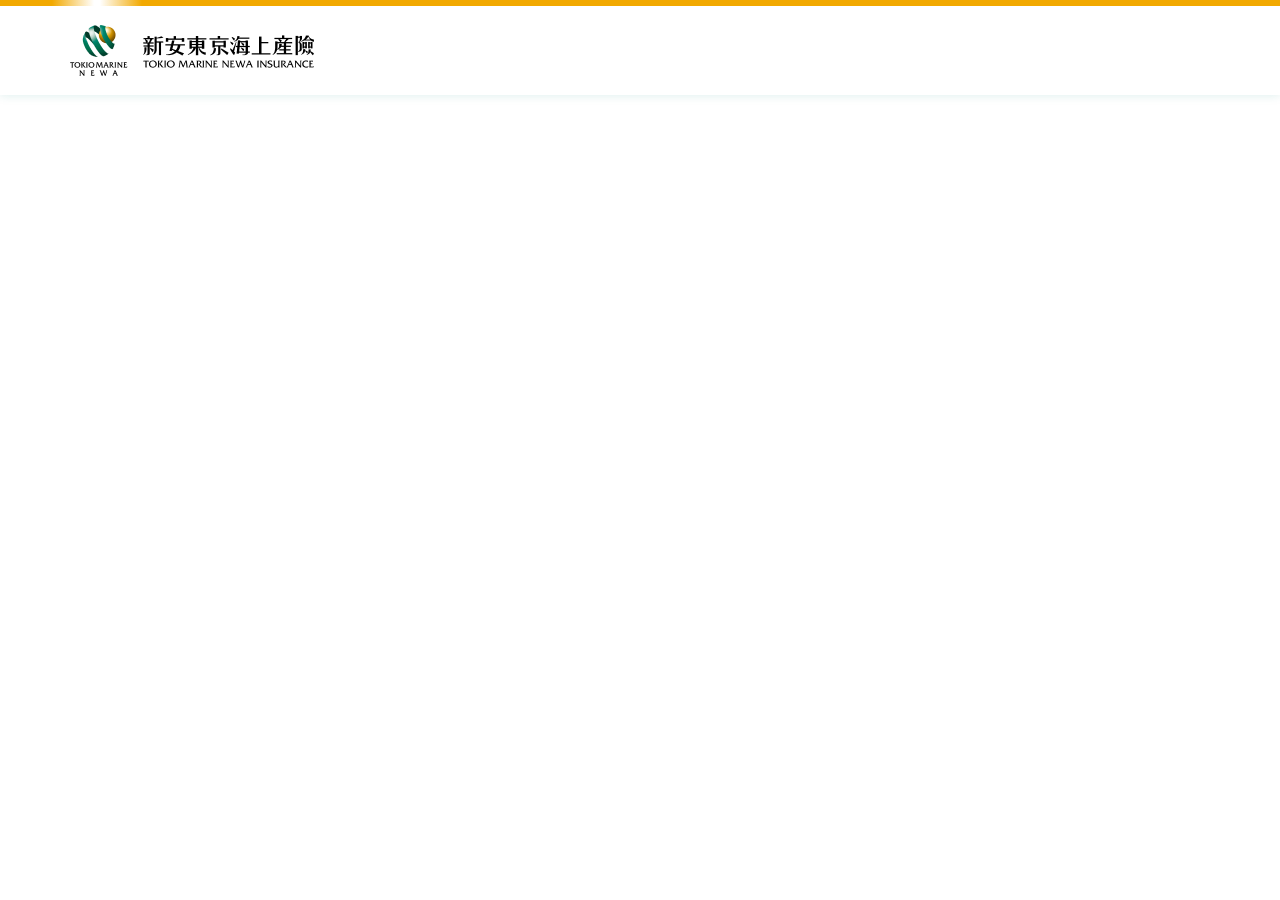
==== index.html @ d967e9a2 "feat: init" ====
<!DOCTYPE html><html lang=en><head><meta charset=utf-8><meta http-equiv=X-UA-Compatible content="IE=edge"><meta name=viewport content="width=device-width,initial-scale=1"><link rel=icon href=/favicon.ico><title>tmni_pet_insurance_frontend</title><link href=/css/chunk-2b3156e7.070b8e79.css rel=prefetch><link href=/css/chunk-d2379a62.aa0c7fb1.css rel=prefetch><link href=/css/chunk-ec943ce4.54c19ca5.css rel=prefetch><link href=/js/chunk-2b3156e7.482e3409.js rel=prefetch><link href=/js/chunk-d2379a62.5b597170.js rel=prefetch><link href=/js/chunk-ec943ce4.7fd8c136.js rel=prefetch><link href=/css/app.c60fa2d7.css rel=preload as=style><link href=/css/chunk-vendors.5b41423e.css rel=preload as=style><link href=/js/app.18911e01.js rel=preload as=script><link href=/js/chunk-vendors.e8630626.js rel=preload as=script><link href=/css/chunk-vendors.5b41423e.css rel=stylesheet><link href=/css/app.c60fa2d7.css rel=stylesheet></head><body><noscript><strong>We're sorry but tmni_pet_insurance_frontend doesn't work properly without JavaScript enabled. Please enable it to continue.</strong></noscript><div id=app></div><script src=/js/chunk-vendors.e8630626.js></script><script src=/js/app.18911e01.js></script></body></html>
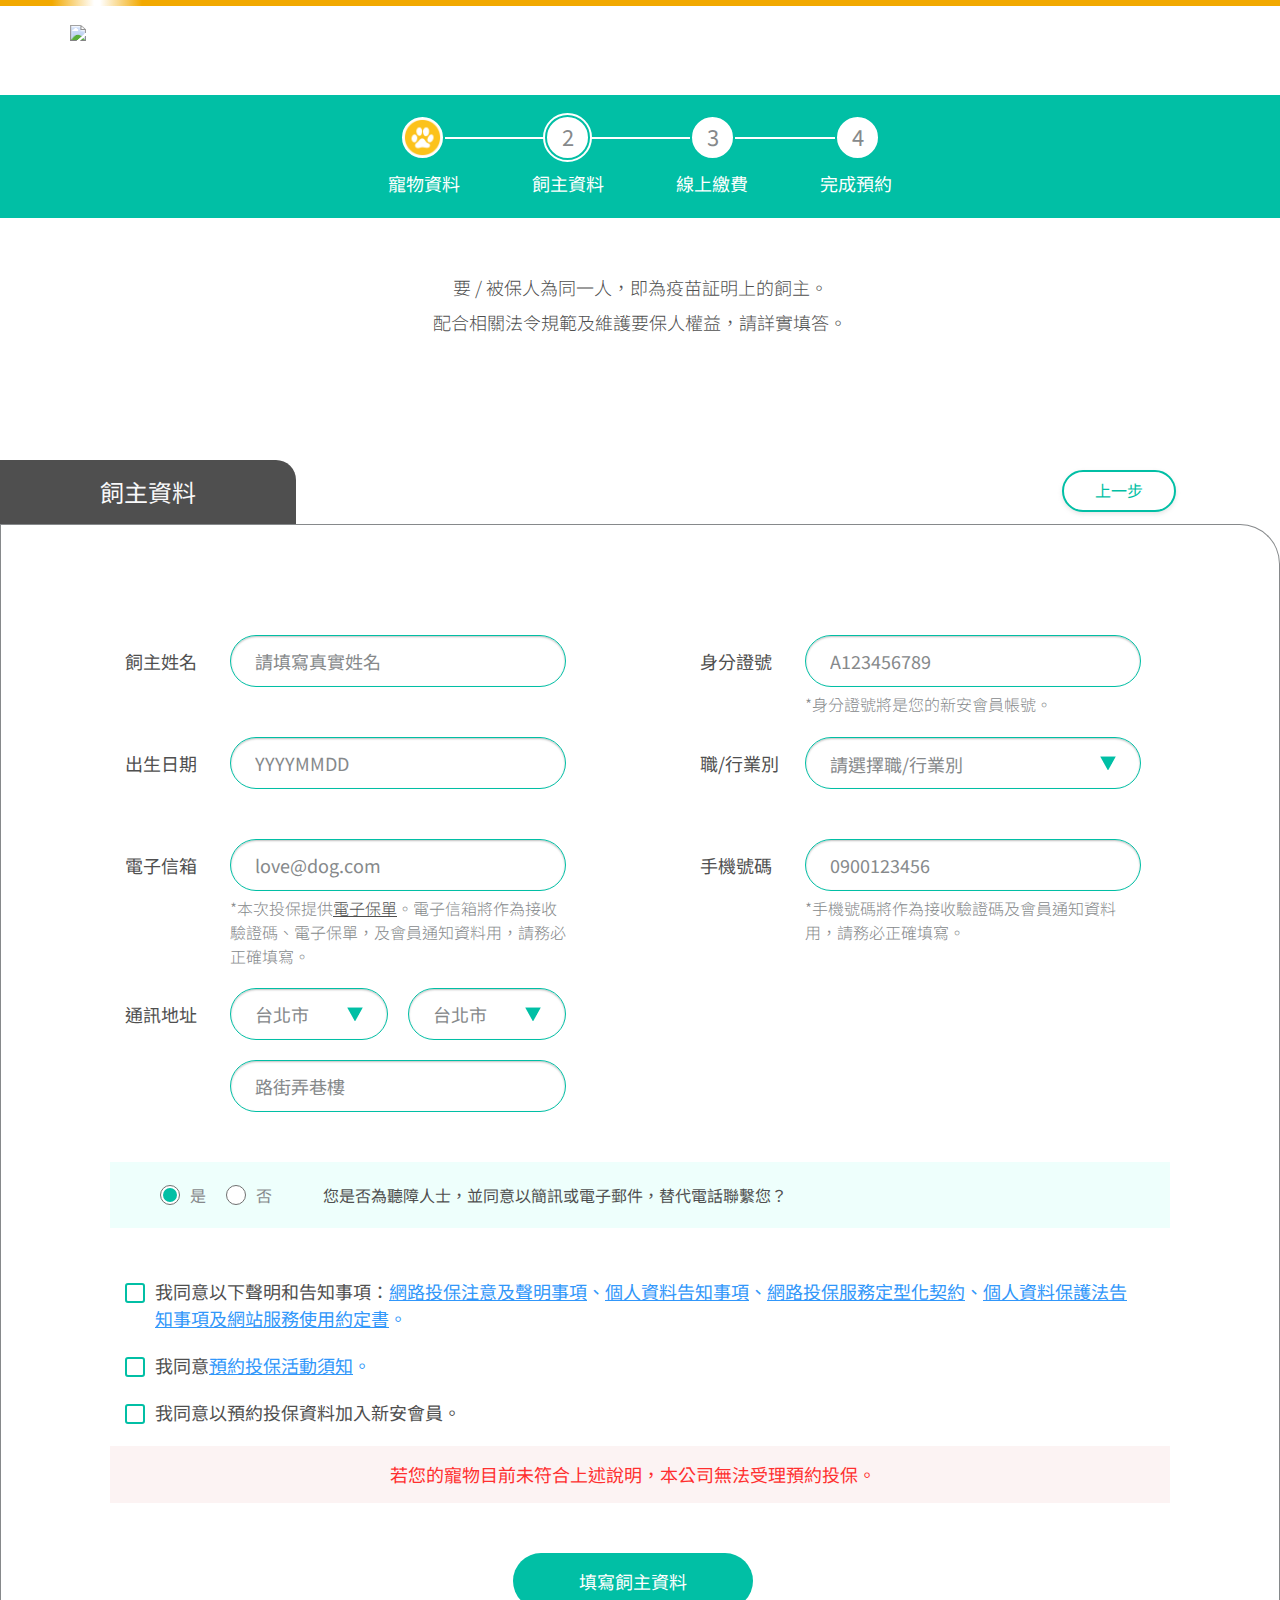
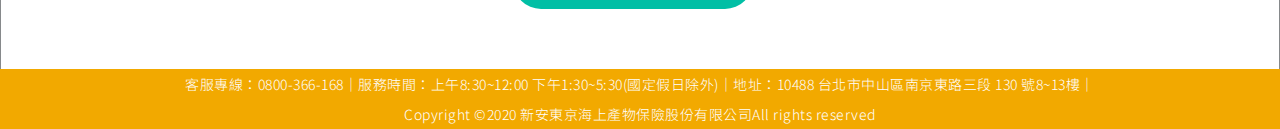
==== commit 70989cde: "feat init" ====
--- a/index.html
+++ b/index.html
@@ -1 +1,14016 @@
-<!DOCTYPE html><html lang=en><head><meta charset=utf-8><meta http-equiv=X-UA-Compatible content="IE=edge"><meta name=viewport content="width=device-width,initial-scale=1"><link rel=icon href=/favicon.ico><title>tmni_pet_insurance_frontend</title><link href=/css/chunk-2b3156e7.070b8e79.css rel=prefetch><link href=/css/chunk-d2379a62.aa0c7fb1.css rel=prefetch><link href=/css/chunk-ec943ce4.54c19ca5.css rel=prefetch><link href=/js/chunk-2b3156e7.482e3409.js rel=prefetch><link href=/js/chunk-d2379a62.5b597170.js rel=prefetch><link href=/js/chunk-ec943ce4.7fd8c136.js rel=prefetch><link href=/css/app.c60fa2d7.css rel=preload as=style><link href=/css/chunk-vendors.5b41423e.css rel=preload as=style><link href=/js/app.18911e01.js rel=preload as=script><link href=/js/chunk-vendors.e8630626.js rel=preload as=script><link href=/css/chunk-vendors.5b41423e.css rel=stylesheet><link href=/css/app.c60fa2d7.css rel=stylesheet></head><body><noscript><strong>We're sorry but tmni_pet_insurance_frontend doesn't work properly without JavaScript enabled. Please enable it to continue.</strong></noscript><div id=app></div><script src=/js/chunk-vendors.e8630626.js></script><script src=/js/app.18911e01.js></script></body></html>+<!DOCTYPE html>
+<!-- saved from url=(0037)http://192.168.1.4:8080/guarantorInfo -->
+<html lang="en"><head><meta http-equiv="Content-Type" content="text/html; charset=UTF-8">
+    
+    <meta http-equiv="X-UA-Compatible" content="IE=edge">
+    <meta name="viewport" content="width=device-width,initial-scale=1.0">
+    <link rel="icon" href="http://192.168.1.4:8080/favicon.ico">
+    <title>tmni_pet_insurance_frontend</title>
+  <link href="http://192.168.1.4:8080/2.0a928df179ebda674214.hot-update.js" rel="prefetch"><link href="http://192.168.1.4:8080/js/0.js" rel="prefetch"><link href="http://192.168.1.4:8080/js/1.js" rel="prefetch"><link href="http://192.168.1.4:8080/js/2.js" rel="prefetch"><link href="http://192.168.1.4:8080/js/3.js" rel="prefetch"><link href="./tmni_pet_insurance_frontend_files/4.js" rel="prefetch"><link href="./tmni_pet_insurance_frontend_files/app.js" rel="preload" as="script"><link href="./tmni_pet_insurance_frontend_files/chunk-vendors.js" rel="preload" as="script"><style type="text/css">@import url(https://fonts.googleapis.com/css2?family=Noto+Sans+TC:wght@100;200;300;400;500;700&display=swap);</style><style type="text/css">@charset "UTF-8";
+html,
+body {
+  width: 100%;
+  height: 100%;
+  font-size: 16px;
+}
+
+* {
+  margin: 0;
+  padding: 0;
+  box-sizing: border-box;
+  color: #4f4f4f;
+  font-family: Noto Sans TC, 微軟正黑體, sans-serif;
+}
+
+.page-enter-active,
+.page-leave-active {
+  transition: 0.5s;
+}
+
+.page-enter,
+.page-leave-to {
+  opacity: 0;
+}
+
+.flex_h {
+  display: flex;
+  flex-direction: row;
+}
+
+.flex_v {
+  display: flex;
+  flex-direction: column;
+}
+
+.hidden {
+  display: none;
+}
+
+.main_btn {
+  width: auto;
+  height: 56px;
+  background-color: #01bfa5;
+  padding-left: 40px;
+  padding-right: 40px;
+  border-radius: 5px;
+  line-height: 56px;
+  color: #ffffff;
+  font-size: 18px;
+}
+
+h1.title {
+  font-size: 2.25rem;
+  font-weight: 400;
+}
+
+.top_bar {
+  height: 8px;
+  background-color: #01bfa5;
+  border-radius: 4px 4px 0 0;
+  border-width: 1px 1px 0 1px;
+  border-color: #e8e8e8;
+  border-style: solid;
+}
+
+@media (min-width: 1200px) {
+  .custom_container_lg {
+    max-width: 1270px !important;
+  }
+
+  .custom_container_md {
+    max-width: 1060px !important;
+  }
+
+  .custom_container_b {
+    max-width: 1000px !important;
+  }
+}
+@media (max-width: 991px) {
+  h1.title {
+    text-align: center !important;
+  }
+}
+@media (max-width: 495px) {
+  html,
+body {
+    font-size: 12px;
+  }
+}</style><style type="text/css">.is_leave {
+  transform: translateY(-95px);
+  transition: all 0.5s ease;
+}
+nav {
+  height: 95px;
+  width: 100%;
+  background-color: #ffffff;
+  font-weight: 300;
+  top: 0;
+  position: fixed;
+  z-index: 999;
+  box-shadow: 0px 0px 10px 0px rgba(0, 133, 120, 0.15);
+}
+nav .nav_top_bar {
+  width: 100%;
+  height: 6px;
+  background-image: linear-gradient(90deg, #f2a900 0%, #f2a900 52px, #ffffff 94px, #ffffff 100px, #f2a900 142px, #f2a900 100%);
+}
+nav .nav_bottom_bar {
+  display: none;
+}
+nav .nav_main {
+  position: relative;
+  width: 100%;
+  height: 89px;
+}
+nav .nav_main .nav_logo {
+  flex-basis: 464px;
+  flex-grow: 1;
+  flex-shrink: 1;
+  position: relative;
+  height: 100%;
+  justify-content: flex-start;
+}
+nav .nav_main .logo {
+  position: absolute;
+  width: 244px;
+  height: auto;
+  margin-top: 19px;
+  left: 70px;
+}
+nav .nav_main ul.nav_links {
+  height: 100%;
+  flex-basis: 512px;
+  flex-grow: 1;
+  flex-shrink: 1;
+  line-height: 95px;
+  justify-content: space-between;
+}
+nav .nav_main li {
+  display: inline-block;
+  color: #25282b;
+}
+nav .nav_main .nav_function_list {
+  flex-grow: 1;
+  flex-basis: 464px;
+  height: 100%;
+  justify-content: flex-end;
+  align-items: center;
+}
+nav .nav_main .nav_function_list .nav_btn {
+  width: 50px;
+  height: 50px;
+  margin-right: 30px;
+  font-size: 12px;
+  text-align: center;
+}
+nav .nav_main .nav_function_list .nav_btn p.nav_btn_text {
+  margin-top: 6px;
+}
+nav .nav_main .nav_function_list .more > p {
+  color: #01bfa5;
+}
+@media (max-width: 991px) {
+nav .nav_top_bar {
+    display: none;
+}
+nav .nav_bottom_bar {
+    display: block;
+    width: 100%;
+    height: 30px;
+    position: absolute;
+    bottom: 0;
+}
+nav .nav_bottom_bar img {
+    width: 100%;
+    height: 100%;
+}
+nav .nav_main .logo {
+    left: 20px;
+    width: 268px;
+}
+}</style><style type="text/css">#app {
+  display: flex;
+  flex-direction: column;
+}
+#app .main {
+  position: relative;
+  margin-top: 95px;
+}</style><style type="text/css">/*!
+ * Bootstrap v4.5.0 (https://getbootstrap.com/)
+ * Copyright 2011-2020 The Bootstrap Authors
+ * Copyright 2011-2020 Twitter, Inc.
+ * Licensed under MIT (https://github.com/twbs/bootstrap/blob/master/LICENSE)
+ */
+:root {
+  --blue: #007bff;
+  --indigo: #6610f2;
+  --purple: #6f42c1;
+  --pink: #e83e8c;
+  --red: #dc3545;
+  --orange: #fd7e14;
+  --yellow: #ffc107;
+  --green: #28a745;
+  --teal: #20c997;
+  --cyan: #17a2b8;
+  --white: #fff;
+  --gray: #6c757d;
+  --gray-dark: #343a40;
+  --primary: #007bff;
+  --secondary: #6c757d;
+  --success: #28a745;
+  --info: #17a2b8;
+  --warning: #ffc107;
+  --danger: #dc3545;
+  --light: #f8f9fa;
+  --dark: #343a40;
+  --breakpoint-xs: 0;
+  --breakpoint-sm: 576px;
+  --breakpoint-md: 768px;
+  --breakpoint-lg: 992px;
+  --breakpoint-xl: 1200px;
+  --font-family-sans-serif: -apple-system, BlinkMacSystemFont, "Segoe UI", Roboto, "Helvetica Neue", Arial, "Noto Sans", sans-serif, "Apple Color Emoji", "Segoe UI Emoji", "Segoe UI Symbol", "Noto Color Emoji";
+  --font-family-monospace: SFMono-Regular, Menlo, Monaco, Consolas, "Liberation Mono", "Courier New", monospace;
+}
+
+*,
+*::before,
+*::after {
+  box-sizing: border-box;
+}
+
+html {
+  font-family: sans-serif;
+  line-height: 1.15;
+  -webkit-text-size-adjust: 100%;
+  -webkit-tap-highlight-color: rgba(0, 0, 0, 0);
+}
+
+article, aside, figcaption, figure, footer, header, hgroup, main, nav, section {
+  display: block;
+}
+
+body {
+  margin: 0;
+  font-family: -apple-system, BlinkMacSystemFont, "Segoe UI", Roboto, "Helvetica Neue", Arial, "Noto Sans", sans-serif, "Apple Color Emoji", "Segoe UI Emoji", "Segoe UI Symbol", "Noto Color Emoji";
+  font-size: 1rem;
+  font-weight: 400;
+  line-height: 1.5;
+  color: #212529;
+  text-align: left;
+  background-color: #fff;
+}
+
+[tabindex="-1"]:focus:not(:focus-visible) {
+  outline: 0 !important;
+}
+
+hr {
+  box-sizing: content-box;
+  height: 0;
+  overflow: visible;
+}
+
+h1, h2, h3, h4, h5, h6 {
+  margin-top: 0;
+  margin-bottom: 0.5rem;
+}
+
+p {
+  margin-top: 0;
+  margin-bottom: 1rem;
+}
+
+abbr[title],
+abbr[data-original-title] {
+  text-decoration: underline;
+  -webkit-text-decoration: underline dotted;
+  text-decoration: underline dotted;
+  cursor: help;
+  border-bottom: 0;
+  -webkit-text-decoration-skip-ink: none;
+  text-decoration-skip-ink: none;
+}
+
+address {
+  margin-bottom: 1rem;
+  font-style: normal;
+  line-height: inherit;
+}
+
+ol,
+ul,
+dl {
+  margin-top: 0;
+  margin-bottom: 1rem;
+}
+
+ol ol,
+ul ul,
+ol ul,
+ul ol {
+  margin-bottom: 0;
+}
+
+dt {
+  font-weight: 700;
+}
+
+dd {
+  margin-bottom: .5rem;
+  margin-left: 0;
+}
+
+blockquote {
+  margin: 0 0 1rem;
+}
+
+b,
+strong {
+  font-weight: bolder;
+}
+
+small {
+  font-size: 80%;
+}
+
+sub,
+sup {
+  position: relative;
+  font-size: 75%;
+  line-height: 0;
+  vertical-align: baseline;
+}
+
+sub {
+  bottom: -.25em;
+}
+
+sup {
+  top: -.5em;
+}
+
+a {
+  color: #007bff;
+  text-decoration: none;
+  background-color: transparent;
+}
+
+a:hover {
+  color: #0056b3;
+  text-decoration: underline;
+}
+
+a:not([href]) {
+  color: inherit;
+  text-decoration: none;
+}
+
+a:not([href]):hover {
+  color: inherit;
+  text-decoration: none;
+}
+
+pre,
+code,
+kbd,
+samp {
+  font-family: SFMono-Regular, Menlo, Monaco, Consolas, "Liberation Mono", "Courier New", monospace;
+  font-size: 1em;
+}
+
+pre {
+  margin-top: 0;
+  margin-bottom: 1rem;
+  overflow: auto;
+  -ms-overflow-style: scrollbar;
+}
+
+figure {
+  margin: 0 0 1rem;
+}
+
+img {
+  vertical-align: middle;
+  border-style: none;
+}
+
+svg {
+  overflow: hidden;
+  vertical-align: middle;
+}
+
+table {
+  border-collapse: collapse;
+}
+
+caption {
+  padding-top: 0.75rem;
+  padding-bottom: 0.75rem;
+  color: #6c757d;
+  text-align: left;
+  caption-side: bottom;
+}
+
+th {
+  text-align: inherit;
+}
+
+label {
+  display: inline-block;
+  margin-bottom: 0.5rem;
+}
+
+button {
+  border-radius: 0;
+}
+
+button:focus {
+  outline: 1px dotted;
+  outline: 5px auto -webkit-focus-ring-color;
+}
+
+input,
+button,
+select,
+optgroup,
+textarea {
+  margin: 0;
+  font-family: inherit;
+  font-size: inherit;
+  line-height: inherit;
+}
+
+button,
+input {
+  overflow: visible;
+}
+
+button,
+select {
+  text-transform: none;
+}
+
+[role="button"] {
+  cursor: pointer;
+}
+
+select {
+  word-wrap: normal;
+}
+
+button,
+[type="button"],
+[type="reset"],
+[type="submit"] {
+  -webkit-appearance: button;
+}
+
+button:not(:disabled),
+[type="button"]:not(:disabled),
+[type="reset"]:not(:disabled),
+[type="submit"]:not(:disabled) {
+  cursor: pointer;
+}
+
+button::-moz-focus-inner,
+[type="button"]::-moz-focus-inner,
+[type="reset"]::-moz-focus-inner,
+[type="submit"]::-moz-focus-inner {
+  padding: 0;
+  border-style: none;
+}
+
+input[type="radio"],
+input[type="checkbox"] {
+  box-sizing: border-box;
+  padding: 0;
+}
+
+textarea {
+  overflow: auto;
+  resize: vertical;
+}
+
+fieldset {
+  min-width: 0;
+  padding: 0;
+  margin: 0;
+  border: 0;
+}
+
+legend {
+  display: block;
+  width: 100%;
+  max-width: 100%;
+  padding: 0;
+  margin-bottom: .5rem;
+  font-size: 1.5rem;
+  line-height: inherit;
+  color: inherit;
+  white-space: normal;
+}
+
+progress {
+  vertical-align: baseline;
+}
+
+[type="number"]::-webkit-inner-spin-button,
+[type="number"]::-webkit-outer-spin-button {
+  height: auto;
+}
+
+[type="search"] {
+  outline-offset: -2px;
+  -webkit-appearance: none;
+}
+
+[type="search"]::-webkit-search-decoration {
+  -webkit-appearance: none;
+}
+
+::-webkit-file-upload-button {
+  font: inherit;
+  -webkit-appearance: button;
+}
+
+output {
+  display: inline-block;
+}
+
+summary {
+  display: list-item;
+  cursor: pointer;
+}
+
+template {
+  display: none;
+}
+
+[hidden] {
+  display: none !important;
+}
+
+h1, h2, h3, h4, h5, h6,
+.h1, .h2, .h3, .h4, .h5, .h6 {
+  margin-bottom: 0.5rem;
+  font-weight: 500;
+  line-height: 1.2;
+}
+
+h1, .h1 {
+  font-size: 2.5rem;
+}
+
+h2, .h2 {
+  font-size: 2rem;
+}
+
+h3, .h3 {
+  font-size: 1.75rem;
+}
+
+h4, .h4 {
+  font-size: 1.5rem;
+}
+
+h5, .h5 {
+  font-size: 1.25rem;
+}
+
+h6, .h6 {
+  font-size: 1rem;
+}
+
+.lead {
+  font-size: 1.25rem;
+  font-weight: 300;
+}
+
+.display-1 {
+  font-size: 6rem;
+  font-weight: 300;
+  line-height: 1.2;
+}
+
+.display-2 {
+  font-size: 5.5rem;
+  font-weight: 300;
+  line-height: 1.2;
+}
+
+.display-3 {
+  font-size: 4.5rem;
+  font-weight: 300;
+  line-height: 1.2;
+}
+
+.display-4 {
+  font-size: 3.5rem;
+  font-weight: 300;
+  line-height: 1.2;
+}
+
+hr {
+  margin-top: 1rem;
+  margin-bottom: 1rem;
+  border: 0;
+  border-top: 1px solid rgba(0, 0, 0, 0.1);
+}
+
+small,
+.small {
+  font-size: 80%;
+  font-weight: 400;
+}
+
+mark,
+.mark {
+  padding: 0.2em;
+  background-color: #fcf8e3;
+}
+
+.list-unstyled {
+  padding-left: 0;
+  list-style: none;
+}
+
+.list-inline {
+  padding-left: 0;
+  list-style: none;
+}
+
+.list-inline-item {
+  display: inline-block;
+}
+
+.list-inline-item:not(:last-child) {
+  margin-right: 0.5rem;
+}
+
+.initialism {
+  font-size: 90%;
+  text-transform: uppercase;
+}
+
+.blockquote {
+  margin-bottom: 1rem;
+  font-size: 1.25rem;
+}
+
+.blockquote-footer {
+  display: block;
+  font-size: 80%;
+  color: #6c757d;
+}
+
+.blockquote-footer::before {
+  content: "\2014\00A0";
+}
+
+.img-fluid {
+  max-width: 100%;
+  height: auto;
+}
+
+.img-thumbnail {
+  padding: 0.25rem;
+  background-color: #fff;
+  border: 1px solid #dee2e6;
+  border-radius: 0.25rem;
+  max-width: 100%;
+  height: auto;
+}
+
+.figure {
+  display: inline-block;
+}
+
+.figure-img {
+  margin-bottom: 0.5rem;
+  line-height: 1;
+}
+
+.figure-caption {
+  font-size: 90%;
+  color: #6c757d;
+}
+
+code {
+  font-size: 87.5%;
+  color: #e83e8c;
+  word-wrap: break-word;
+}
+
+a > code {
+  color: inherit;
+}
+
+kbd {
+  padding: 0.2rem 0.4rem;
+  font-size: 87.5%;
+  color: #fff;
+  background-color: #212529;
+  border-radius: 0.2rem;
+}
+
+kbd kbd {
+  padding: 0;
+  font-size: 100%;
+  font-weight: 700;
+}
+
+pre {
+  display: block;
+  font-size: 87.5%;
+  color: #212529;
+}
+
+pre code {
+  font-size: inherit;
+  color: inherit;
+  word-break: normal;
+}
+
+.pre-scrollable {
+  max-height: 340px;
+  overflow-y: scroll;
+}
+
+.container {
+  width: 100%;
+  padding-right: 15px;
+  padding-left: 15px;
+  margin-right: auto;
+  margin-left: auto;
+}
+
+@media (min-width: 576px) {
+  .container {
+    max-width: 540px;
+  }
+}
+
+@media (min-width: 768px) {
+  .container {
+    max-width: 720px;
+  }
+}
+
+@media (min-width: 992px) {
+  .container {
+    max-width: 960px;
+  }
+}
+
+@media (min-width: 1200px) {
+  .container {
+    max-width: 1140px;
+  }
+}
+
+.container-fluid, .container-sm, .container-md, .container-lg, .container-xl {
+  width: 100%;
+  padding-right: 15px;
+  padding-left: 15px;
+  margin-right: auto;
+  margin-left: auto;
+}
+
+@media (min-width: 576px) {
+  .container, .container-sm {
+    max-width: 540px;
+  }
+}
+
+@media (min-width: 768px) {
+  .container, .container-sm, .container-md {
+    max-width: 720px;
+  }
+}
+
+@media (min-width: 992px) {
+  .container, .container-sm, .container-md, .container-lg {
+    max-width: 960px;
+  }
+}
+
+@media (min-width: 1200px) {
+  .container, .container-sm, .container-md, .container-lg, .container-xl {
+    max-width: 1140px;
+  }
+}
+
+.row {
+  display: flex;
+  flex-wrap: wrap;
+  margin-right: -15px;
+  margin-left: -15px;
+}
+
+.no-gutters {
+  margin-right: 0;
+  margin-left: 0;
+}
+
+.no-gutters > .col,
+.no-gutters > [class*="col-"] {
+  padding-right: 0;
+  padding-left: 0;
+}
+
+.col-1, .col-2, .col-3, .col-4, .col-5, .col-6, .col-7, .col-8, .col-9, .col-10, .col-11, .col-12, .col,
+.col-auto, .col-sm-1, .col-sm-2, .col-sm-3, .col-sm-4, .col-sm-5, .col-sm-6, .col-sm-7, .col-sm-8, .col-sm-9, .col-sm-10, .col-sm-11, .col-sm-12, .col-sm,
+.col-sm-auto, .col-md-1, .col-md-2, .col-md-3, .col-md-4, .col-md-5, .col-md-6, .col-md-7, .col-md-8, .col-md-9, .col-md-10, .col-md-11, .col-md-12, .col-md,
+.col-md-auto, .col-lg-1, .col-lg-2, .col-lg-3, .col-lg-4, .col-lg-5, .col-lg-6, .col-lg-7, .col-lg-8, .col-lg-9, .col-lg-10, .col-lg-11, .col-lg-12, .col-lg,
+.col-lg-auto, .col-xl-1, .col-xl-2, .col-xl-3, .col-xl-4, .col-xl-5, .col-xl-6, .col-xl-7, .col-xl-8, .col-xl-9, .col-xl-10, .col-xl-11, .col-xl-12, .col-xl,
+.col-xl-auto {
+  position: relative;
+  width: 100%;
+  padding-right: 15px;
+  padding-left: 15px;
+}
+
+.col {
+  flex-basis: 0;
+  flex-grow: 1;
+  min-width: 0;
+  max-width: 100%;
+}
+
+.row-cols-1 > * {
+  flex: 0 0 100%;
+  max-width: 100%;
+}
+
+.row-cols-2 > * {
+  flex: 0 0 50%;
+  max-width: 50%;
+}
+
+.row-cols-3 > * {
+  flex: 0 0 33.333333%;
+  max-width: 33.333333%;
+}
+
+.row-cols-4 > * {
+  flex: 0 0 25%;
+  max-width: 25%;
+}
+
+.row-cols-5 > * {
+  flex: 0 0 20%;
+  max-width: 20%;
+}
+
+.row-cols-6 > * {
+  flex: 0 0 16.666667%;
+  max-width: 16.666667%;
+}
+
+.col-auto {
+  flex: 0 0 auto;
+  width: auto;
+  max-width: 100%;
+}
+
+.col-1 {
+  flex: 0 0 8.333333%;
+  max-width: 8.333333%;
+}
+
+.col-2 {
+  flex: 0 0 16.666667%;
+  max-width: 16.666667%;
+}
+
+.col-3 {
+  flex: 0 0 25%;
+  max-width: 25%;
+}
+
+.col-4 {
+  flex: 0 0 33.333333%;
+  max-width: 33.333333%;
+}
+
+.col-5 {
+  flex: 0 0 41.666667%;
+  max-width: 41.666667%;
+}
+
+.col-6 {
+  flex: 0 0 50%;
+  max-width: 50%;
+}
+
+.col-7 {
+  flex: 0 0 58.333333%;
+  max-width: 58.333333%;
+}
+
+.col-8 {
+  flex: 0 0 66.666667%;
+  max-width: 66.666667%;
+}
+
+.col-9 {
+  flex: 0 0 75%;
+  max-width: 75%;
+}
+
+.col-10 {
+  flex: 0 0 83.333333%;
+  max-width: 83.333333%;
+}
+
+.col-11 {
+  flex: 0 0 91.666667%;
+  max-width: 91.666667%;
+}
+
+.col-12 {
+  flex: 0 0 100%;
+  max-width: 100%;
+}
+
+.order-first {
+  order: -1;
+}
+
+.order-last {
+  order: 13;
+}
+
+.order-0 {
+  order: 0;
+}
+
+.order-1 {
+  order: 1;
+}
+
+.order-2 {
+  order: 2;
+}
+
+.order-3 {
+  order: 3;
+}
+
+.order-4 {
+  order: 4;
+}
+
+.order-5 {
+  order: 5;
+}
+
+.order-6 {
+  order: 6;
+}
+
+.order-7 {
+  order: 7;
+}
+
+.order-8 {
+  order: 8;
+}
+
+.order-9 {
+  order: 9;
+}
+
+.order-10 {
+  order: 10;
+}
+
+.order-11 {
+  order: 11;
+}
+
+.order-12 {
+  order: 12;
+}
+
+.offset-1 {
+  margin-left: 8.333333%;
+}
+
+.offset-2 {
+  margin-left: 16.666667%;
+}
+
+.offset-3 {
+  margin-left: 25%;
+}
+
+.offset-4 {
+  margin-left: 33.333333%;
+}
+
+.offset-5 {
+  margin-left: 41.666667%;
+}
+
+.offset-6 {
+  margin-left: 50%;
+}
+
+.offset-7 {
+  margin-left: 58.333333%;
+}
+
+.offset-8 {
+  margin-left: 66.666667%;
+}
+
+.offset-9 {
+  margin-left: 75%;
+}
+
+.offset-10 {
+  margin-left: 83.333333%;
+}
+
+.offset-11 {
+  margin-left: 91.666667%;
+}
+
+@media (min-width: 576px) {
+  .col-sm {
+    flex-basis: 0;
+    flex-grow: 1;
+    min-width: 0;
+    max-width: 100%;
+  }
+  .row-cols-sm-1 > * {
+    flex: 0 0 100%;
+    max-width: 100%;
+  }
+  .row-cols-sm-2 > * {
+    flex: 0 0 50%;
+    max-width: 50%;
+  }
+  .row-cols-sm-3 > * {
+    flex: 0 0 33.333333%;
+    max-width: 33.333333%;
+  }
+  .row-cols-sm-4 > * {
+    flex: 0 0 25%;
+    max-width: 25%;
+  }
+  .row-cols-sm-5 > * {
+    flex: 0 0 20%;
+    max-width: 20%;
+  }
+  .row-cols-sm-6 > * {
+    flex: 0 0 16.666667%;
+    max-width: 16.666667%;
+  }
+  .col-sm-auto {
+    flex: 0 0 auto;
+    width: auto;
+    max-width: 100%;
+  }
+  .col-sm-1 {
+    flex: 0 0 8.333333%;
+    max-width: 8.333333%;
+  }
+  .col-sm-2 {
+    flex: 0 0 16.666667%;
+    max-width: 16.666667%;
+  }
+  .col-sm-3 {
+    flex: 0 0 25%;
+    max-width: 25%;
+  }
+  .col-sm-4 {
+    flex: 0 0 33.333333%;
+    max-width: 33.333333%;
+  }
+  .col-sm-5 {
+    flex: 0 0 41.666667%;
+    max-width: 41.666667%;
+  }
+  .col-sm-6 {
+    flex: 0 0 50%;
+    max-width: 50%;
+  }
+  .col-sm-7 {
+    flex: 0 0 58.333333%;
+    max-width: 58.333333%;
+  }
+  .col-sm-8 {
+    flex: 0 0 66.666667%;
+    max-width: 66.666667%;
+  }
+  .col-sm-9 {
+    flex: 0 0 75%;
+    max-width: 75%;
+  }
+  .col-sm-10 {
+    flex: 0 0 83.333333%;
+    max-width: 83.333333%;
+  }
+  .col-sm-11 {
+    flex: 0 0 91.666667%;
+    max-width: 91.666667%;
+  }
+  .col-sm-12 {
+    flex: 0 0 100%;
+    max-width: 100%;
+  }
+  .order-sm-first {
+    order: -1;
+  }
+  .order-sm-last {
+    order: 13;
+  }
+  .order-sm-0 {
+    order: 0;
+  }
+  .order-sm-1 {
+    order: 1;
+  }
+  .order-sm-2 {
+    order: 2;
+  }
+  .order-sm-3 {
+    order: 3;
+  }
+  .order-sm-4 {
+    order: 4;
+  }
+  .order-sm-5 {
+    order: 5;
+  }
+  .order-sm-6 {
+    order: 6;
+  }
+  .order-sm-7 {
+    order: 7;
+  }
+  .order-sm-8 {
+    order: 8;
+  }
+  .order-sm-9 {
+    order: 9;
+  }
+  .order-sm-10 {
+    order: 10;
+  }
+  .order-sm-11 {
+    order: 11;
+  }
+  .order-sm-12 {
+    order: 12;
+  }
+  .offset-sm-0 {
+    margin-left: 0;
+  }
+  .offset-sm-1 {
+    margin-left: 8.333333%;
+  }
+  .offset-sm-2 {
+    margin-left: 16.666667%;
+  }
+  .offset-sm-3 {
+    margin-left: 25%;
+  }
+  .offset-sm-4 {
+    margin-left: 33.333333%;
+  }
+  .offset-sm-5 {
+    margin-left: 41.666667%;
+  }
+  .offset-sm-6 {
+    margin-left: 50%;
+  }
+  .offset-sm-7 {
+    margin-left: 58.333333%;
+  }
+  .offset-sm-8 {
+    margin-left: 66.666667%;
+  }
+  .offset-sm-9 {
+    margin-left: 75%;
+  }
+  .offset-sm-10 {
+    margin-left: 83.333333%;
+  }
+  .offset-sm-11 {
+    margin-left: 91.666667%;
+  }
+}
+
+@media (min-width: 768px) {
+  .col-md {
+    flex-basis: 0;
+    flex-grow: 1;
+    min-width: 0;
+    max-width: 100%;
+  }
+  .row-cols-md-1 > * {
+    flex: 0 0 100%;
+    max-width: 100%;
+  }
+  .row-cols-md-2 > * {
+    flex: 0 0 50%;
+    max-width: 50%;
+  }
+  .row-cols-md-3 > * {
+    flex: 0 0 33.333333%;
+    max-width: 33.333333%;
+  }
+  .row-cols-md-4 > * {
+    flex: 0 0 25%;
+    max-width: 25%;
+  }
+  .row-cols-md-5 > * {
+    flex: 0 0 20%;
+    max-width: 20%;
+  }
+  .row-cols-md-6 > * {
+    flex: 0 0 16.666667%;
+    max-width: 16.666667%;
+  }
+  .col-md-auto {
+    flex: 0 0 auto;
+    width: auto;
+    max-width: 100%;
+  }
+  .col-md-1 {
+    flex: 0 0 8.333333%;
+    max-width: 8.333333%;
+  }
+  .col-md-2 {
+    flex: 0 0 16.666667%;
+    max-width: 16.666667%;
+  }
+  .col-md-3 {
+    flex: 0 0 25%;
+    max-width: 25%;
+  }
+  .col-md-4 {
+    flex: 0 0 33.333333%;
+    max-width: 33.333333%;
+  }
+  .col-md-5 {
+    flex: 0 0 41.666667%;
+    max-width: 41.666667%;
+  }
+  .col-md-6 {
+    flex: 0 0 50%;
+    max-width: 50%;
+  }
+  .col-md-7 {
+    flex: 0 0 58.333333%;
+    max-width: 58.333333%;
+  }
+  .col-md-8 {
+    flex: 0 0 66.666667%;
+    max-width: 66.666667%;
+  }
+  .col-md-9 {
+    flex: 0 0 75%;
+    max-width: 75%;
+  }
+  .col-md-10 {
+    flex: 0 0 83.333333%;
+    max-width: 83.333333%;
+  }
+  .col-md-11 {
+    flex: 0 0 91.666667%;
+    max-width: 91.666667%;
+  }
+  .col-md-12 {
+    flex: 0 0 100%;
+    max-width: 100%;
+  }
+  .order-md-first {
+    order: -1;
+  }
+  .order-md-last {
+    order: 13;
+  }
+  .order-md-0 {
+    order: 0;
+  }
+  .order-md-1 {
+    order: 1;
+  }
+  .order-md-2 {
+    order: 2;
+  }
+  .order-md-3 {
+    order: 3;
+  }
+  .order-md-4 {
+    order: 4;
+  }
+  .order-md-5 {
+    order: 5;
+  }
+  .order-md-6 {
+    order: 6;
+  }
+  .order-md-7 {
+    order: 7;
+  }
+  .order-md-8 {
+    order: 8;
+  }
+  .order-md-9 {
+    order: 9;
+  }
+  .order-md-10 {
+    order: 10;
+  }
+  .order-md-11 {
+    order: 11;
+  }
+  .order-md-12 {
+    order: 12;
+  }
+  .offset-md-0 {
+    margin-left: 0;
+  }
+  .offset-md-1 {
+    margin-left: 8.333333%;
+  }
+  .offset-md-2 {
+    margin-left: 16.666667%;
+  }
+  .offset-md-3 {
+    margin-left: 25%;
+  }
+  .offset-md-4 {
+    margin-left: 33.333333%;
+  }
+  .offset-md-5 {
+    margin-left: 41.666667%;
+  }
+  .offset-md-6 {
+    margin-left: 50%;
+  }
+  .offset-md-7 {
+    margin-left: 58.333333%;
+  }
+  .offset-md-8 {
+    margin-left: 66.666667%;
+  }
+  .offset-md-9 {
+    margin-left: 75%;
+  }
+  .offset-md-10 {
+    margin-left: 83.333333%;
+  }
+  .offset-md-11 {
+    margin-left: 91.666667%;
+  }
+}
+
+@media (min-width: 992px) {
+  .col-lg {
+    flex-basis: 0;
+    flex-grow: 1;
+    min-width: 0;
+    max-width: 100%;
+  }
+  .row-cols-lg-1 > * {
+    flex: 0 0 100%;
+    max-width: 100%;
+  }
+  .row-cols-lg-2 > * {
+    flex: 0 0 50%;
+    max-width: 50%;
+  }
+  .row-cols-lg-3 > * {
+    flex: 0 0 33.333333%;
+    max-width: 33.333333%;
+  }
+  .row-cols-lg-4 > * {
+    flex: 0 0 25%;
+    max-width: 25%;
+  }
+  .row-cols-lg-5 > * {
+    flex: 0 0 20%;
+    max-width: 20%;
+  }
+  .row-cols-lg-6 > * {
+    flex: 0 0 16.666667%;
+    max-width: 16.666667%;
+  }
+  .col-lg-auto {
+    flex: 0 0 auto;
+    width: auto;
+    max-width: 100%;
+  }
+  .col-lg-1 {
+    flex: 0 0 8.333333%;
+    max-width: 8.333333%;
+  }
+  .col-lg-2 {
+    flex: 0 0 16.666667%;
+    max-width: 16.666667%;
+  }
+  .col-lg-3 {
+    flex: 0 0 25%;
+    max-width: 25%;
+  }
+  .col-lg-4 {
+    flex: 0 0 33.333333%;
+    max-width: 33.333333%;
+  }
+  .col-lg-5 {
+    flex: 0 0 41.666667%;
+    max-width: 41.666667%;
+  }
+  .col-lg-6 {
+    flex: 0 0 50%;
+    max-width: 50%;
+  }
+  .col-lg-7 {
+    flex: 0 0 58.333333%;
+    max-width: 58.333333%;
+  }
+  .col-lg-8 {
+    flex: 0 0 66.666667%;
+    max-width: 66.666667%;
+  }
+  .col-lg-9 {
+    flex: 0 0 75%;
+    max-width: 75%;
+  }
+  .col-lg-10 {
+    flex: 0 0 83.333333%;
+    max-width: 83.333333%;
+  }
+  .col-lg-11 {
+    flex: 0 0 91.666667%;
+    max-width: 91.666667%;
+  }
+  .col-lg-12 {
+    flex: 0 0 100%;
+    max-width: 100%;
+  }
+  .order-lg-first {
+    order: -1;
+  }
+  .order-lg-last {
+    order: 13;
+  }
+  .order-lg-0 {
+    order: 0;
+  }
+  .order-lg-1 {
+    order: 1;
+  }
+  .order-lg-2 {
+    order: 2;
+  }
+  .order-lg-3 {
+    order: 3;
+  }
+  .order-lg-4 {
+    order: 4;
+  }
+  .order-lg-5 {
+    order: 5;
+  }
+  .order-lg-6 {
+    order: 6;
+  }
+  .order-lg-7 {
+    order: 7;
+  }
+  .order-lg-8 {
+    order: 8;
+  }
+  .order-lg-9 {
+    order: 9;
+  }
+  .order-lg-10 {
+    order: 10;
+  }
+  .order-lg-11 {
+    order: 11;
+  }
+  .order-lg-12 {
+    order: 12;
+  }
+  .offset-lg-0 {
+    margin-left: 0;
+  }
+  .offset-lg-1 {
+    margin-left: 8.333333%;
+  }
+  .offset-lg-2 {
+    margin-left: 16.666667%;
+  }
+  .offset-lg-3 {
+    margin-left: 25%;
+  }
+  .offset-lg-4 {
+    margin-left: 33.333333%;
+  }
+  .offset-lg-5 {
+    margin-left: 41.666667%;
+  }
+  .offset-lg-6 {
+    margin-left: 50%;
+  }
+  .offset-lg-7 {
+    margin-left: 58.333333%;
+  }
+  .offset-lg-8 {
+    margin-left: 66.666667%;
+  }
+  .offset-lg-9 {
+    margin-left: 75%;
+  }
+  .offset-lg-10 {
+    margin-left: 83.333333%;
+  }
+  .offset-lg-11 {
+    margin-left: 91.666667%;
+  }
+}
+
+@media (min-width: 1200px) {
+  .col-xl {
+    flex-basis: 0;
+    flex-grow: 1;
+    min-width: 0;
+    max-width: 100%;
+  }
+  .row-cols-xl-1 > * {
+    flex: 0 0 100%;
+    max-width: 100%;
+  }
+  .row-cols-xl-2 > * {
+    flex: 0 0 50%;
+    max-width: 50%;
+  }
+  .row-cols-xl-3 > * {
+    flex: 0 0 33.333333%;
+    max-width: 33.333333%;
+  }
+  .row-cols-xl-4 > * {
+    flex: 0 0 25%;
+    max-width: 25%;
+  }
+  .row-cols-xl-5 > * {
+    flex: 0 0 20%;
+    max-width: 20%;
+  }
+  .row-cols-xl-6 > * {
+    flex: 0 0 16.666667%;
+    max-width: 16.666667%;
+  }
+  .col-xl-auto {
+    flex: 0 0 auto;
+    width: auto;
+    max-width: 100%;
+  }
+  .col-xl-1 {
+    flex: 0 0 8.333333%;
+    max-width: 8.333333%;
+  }
+  .col-xl-2 {
+    flex: 0 0 16.666667%;
+    max-width: 16.666667%;
+  }
+  .col-xl-3 {
+    flex: 0 0 25%;
+    max-width: 25%;
+  }
+  .col-xl-4 {
+    flex: 0 0 33.333333%;
+    max-width: 33.333333%;
+  }
+  .col-xl-5 {
+    flex: 0 0 41.666667%;
+    max-width: 41.666667%;
+  }
+  .col-xl-6 {
+    flex: 0 0 50%;
+    max-width: 50%;
+  }
+  .col-xl-7 {
+    flex: 0 0 58.333333%;
+    max-width: 58.333333%;
+  }
+  .col-xl-8 {
+    flex: 0 0 66.666667%;
+    max-width: 66.666667%;
+  }
+  .col-xl-9 {
+    flex: 0 0 75%;
+    max-width: 75%;
+  }
+  .col-xl-10 {
+    flex: 0 0 83.333333%;
+    max-width: 83.333333%;
+  }
+  .col-xl-11 {
+    flex: 0 0 91.666667%;
+    max-width: 91.666667%;
+  }
+  .col-xl-12 {
+    flex: 0 0 100%;
+    max-width: 100%;
+  }
+  .order-xl-first {
+    order: -1;
+  }
+  .order-xl-last {
+    order: 13;
+  }
+  .order-xl-0 {
+    order: 0;
+  }
+  .order-xl-1 {
+    order: 1;
+  }
+  .order-xl-2 {
+    order: 2;
+  }
+  .order-xl-3 {
+    order: 3;
+  }
+  .order-xl-4 {
+    order: 4;
+  }
+  .order-xl-5 {
+    order: 5;
+  }
+  .order-xl-6 {
+    order: 6;
+  }
+  .order-xl-7 {
+    order: 7;
+  }
+  .order-xl-8 {
+    order: 8;
+  }
+  .order-xl-9 {
+    order: 9;
+  }
+  .order-xl-10 {
+    order: 10;
+  }
+  .order-xl-11 {
+    order: 11;
+  }
+  .order-xl-12 {
+    order: 12;
+  }
+  .offset-xl-0 {
+    margin-left: 0;
+  }
+  .offset-xl-1 {
+    margin-left: 8.333333%;
+  }
+  .offset-xl-2 {
+    margin-left: 16.666667%;
+  }
+  .offset-xl-3 {
+    margin-left: 25%;
+  }
+  .offset-xl-4 {
+    margin-left: 33.333333%;
+  }
+  .offset-xl-5 {
+    margin-left: 41.666667%;
+  }
+  .offset-xl-6 {
+    margin-left: 50%;
+  }
+  .offset-xl-7 {
+    margin-left: 58.333333%;
+  }
+  .offset-xl-8 {
+    margin-left: 66.666667%;
+  }
+  .offset-xl-9 {
+    margin-left: 75%;
+  }
+  .offset-xl-10 {
+    margin-left: 83.333333%;
+  }
+  .offset-xl-11 {
+    margin-left: 91.666667%;
+  }
+}
+
+.table {
+  width: 100%;
+  margin-bottom: 1rem;
+  color: #212529;
+}
+
+.table th,
+.table td {
+  padding: 0.75rem;
+  vertical-align: top;
+  border-top: 1px solid #dee2e6;
+}
+
+.table thead th {
+  vertical-align: bottom;
+  border-bottom: 2px solid #dee2e6;
+}
+
+.table tbody + tbody {
+  border-top: 2px solid #dee2e6;
+}
+
+.table-sm th,
+.table-sm td {
+  padding: 0.3rem;
+}
+
+.table-bordered {
+  border: 1px solid #dee2e6;
+}
+
+.table-bordered th,
+.table-bordered td {
+  border: 1px solid #dee2e6;
+}
+
+.table-bordered thead th,
+.table-bordered thead td {
+  border-bottom-width: 2px;
+}
+
+.table-borderless th,
+.table-borderless td,
+.table-borderless thead th,
+.table-borderless tbody + tbody {
+  border: 0;
+}
+
+.table-striped tbody tr:nth-of-type(odd) {
+  background-color: rgba(0, 0, 0, 0.05);
+}
+
+.table-hover tbody tr:hover {
+  color: #212529;
+  background-color: rgba(0, 0, 0, 0.075);
+}
+
+.table-primary,
+.table-primary > th,
+.table-primary > td {
+  background-color: #b8daff;
+}
+
+.table-primary th,
+.table-primary td,
+.table-primary thead th,
+.table-primary tbody + tbody {
+  border-color: #7abaff;
+}
+
+.table-hover .table-primary:hover {
+  background-color: #9fcdff;
+}
+
+.table-hover .table-primary:hover > td,
+.table-hover .table-primary:hover > th {
+  background-color: #9fcdff;
+}
+
+.table-secondary,
+.table-secondary > th,
+.table-secondary > td {
+  background-color: #d6d8db;
+}
+
+.table-secondary th,
+.table-secondary td,
+.table-secondary thead th,
+.table-secondary tbody + tbody {
+  border-color: #b3b7bb;
+}
+
+.table-hover .table-secondary:hover {
+  background-color: #c8cbcf;
+}
+
+.table-hover .table-secondary:hover > td,
+.table-hover .table-secondary:hover > th {
+  background-color: #c8cbcf;
+}
+
+.table-success,
+.table-success > th,
+.table-success > td {
+  background-color: #c3e6cb;
+}
+
+.table-success th,
+.table-success td,
+.table-success thead th,
+.table-success tbody + tbody {
+  border-color: #8fd19e;
+}
+
+.table-hover .table-success:hover {
+  background-color: #b1dfbb;
+}
+
+.table-hover .table-success:hover > td,
+.table-hover .table-success:hover > th {
+  background-color: #b1dfbb;
+}
+
+.table-info,
+.table-info > th,
+.table-info > td {
+  background-color: #bee5eb;
+}
+
+.table-info th,
+.table-info td,
+.table-info thead th,
+.table-info tbody + tbody {
+  border-color: #86cfda;
+}
+
+.table-hover .table-info:hover {
+  background-color: #abdde5;
+}
+
+.table-hover .table-info:hover > td,
+.table-hover .table-info:hover > th {
+  background-color: #abdde5;
+}
+
+.table-warning,
+.table-warning > th,
+.table-warning > td {
+  background-color: #ffeeba;
+}
+
+.table-warning th,
+.table-warning td,
+.table-warning thead th,
+.table-warning tbody + tbody {
+  border-color: #ffdf7e;
+}
+
+.table-hover .table-warning:hover {
+  background-color: #ffe8a1;
+}
+
+.table-hover .table-warning:hover > td,
+.table-hover .table-warning:hover > th {
+  background-color: #ffe8a1;
+}
+
+.table-danger,
+.table-danger > th,
+.table-danger > td {
+  background-color: #f5c6cb;
+}
+
+.table-danger th,
+.table-danger td,
+.table-danger thead th,
+.table-danger tbody + tbody {
+  border-color: #ed969e;
+}
+
+.table-hover .table-danger:hover {
+  background-color: #f1b0b7;
+}
+
+.table-hover .table-danger:hover > td,
+.table-hover .table-danger:hover > th {
+  background-color: #f1b0b7;
+}
+
+.table-light,
+.table-light > th,
+.table-light > td {
+  background-color: #fdfdfe;
+}
+
+.table-light th,
+.table-light td,
+.table-light thead th,
+.table-light tbody + tbody {
+  border-color: #fbfcfc;
+}
+
+.table-hover .table-light:hover {
+  background-color: #ececf6;
+}
+
+.table-hover .table-light:hover > td,
+.table-hover .table-light:hover > th {
+  background-color: #ececf6;
+}
+
+.table-dark,
+.table-dark > th,
+.table-dark > td {
+  background-color: #c6c8ca;
+}
+
+.table-dark th,
+.table-dark td,
+.table-dark thead th,
+.table-dark tbody + tbody {
+  border-color: #95999c;
+}
+
+.table-hover .table-dark:hover {
+  background-color: #b9bbbe;
+}
+
+.table-hover .table-dark:hover > td,
+.table-hover .table-dark:hover > th {
+  background-color: #b9bbbe;
+}
+
+.table-active,
+.table-active > th,
+.table-active > td {
+  background-color: rgba(0, 0, 0, 0.075);
+}
+
+.table-hover .table-active:hover {
+  background-color: rgba(0, 0, 0, 0.075);
+}
+
+.table-hover .table-active:hover > td,
+.table-hover .table-active:hover > th {
+  background-color: rgba(0, 0, 0, 0.075);
+}
+
+.table .thead-dark th {
+  color: #fff;
+  background-color: #343a40;
+  border-color: #454d55;
+}
+
+.table .thead-light th {
+  color: #495057;
+  background-color: #e9ecef;
+  border-color: #dee2e6;
+}
+
+.table-dark {
+  color: #fff;
+  background-color: #343a40;
+}
+
+.table-dark th,
+.table-dark td,
+.table-dark thead th {
+  border-color: #454d55;
+}
+
+.table-dark.table-bordered {
+  border: 0;
+}
+
+.table-dark.table-striped tbody tr:nth-of-type(odd) {
+  background-color: rgba(255, 255, 255, 0.05);
+}
+
+.table-dark.table-hover tbody tr:hover {
+  color: #fff;
+  background-color: rgba(255, 255, 255, 0.075);
+}
+
+@media (max-width: 575.98px) {
+  .table-responsive-sm {
+    display: block;
+    width: 100%;
+    overflow-x: auto;
+    -webkit-overflow-scrolling: touch;
+  }
+  .table-responsive-sm > .table-bordered {
+    border: 0;
+  }
+}
+
+@media (max-width: 767.98px) {
+  .table-responsive-md {
+    display: block;
+    width: 100%;
+    overflow-x: auto;
+    -webkit-overflow-scrolling: touch;
+  }
+  .table-responsive-md > .table-bordered {
+    border: 0;
+  }
+}
+
+@media (max-width: 991.98px) {
+  .table-responsive-lg {
+    display: block;
+    width: 100%;
+    overflow-x: auto;
+    -webkit-overflow-scrolling: touch;
+  }
+  .table-responsive-lg > .table-bordered {
+    border: 0;
+  }
+}
+
+@media (max-width: 1199.98px) {
+  .table-responsive-xl {
+    display: block;
+    width: 100%;
+    overflow-x: auto;
+    -webkit-overflow-scrolling: touch;
+  }
+  .table-responsive-xl > .table-bordered {
+    border: 0;
+  }
+}
+
+.table-responsive {
+  display: block;
+  width: 100%;
+  overflow-x: auto;
+  -webkit-overflow-scrolling: touch;
+}
+
+.table-responsive > .table-bordered {
+  border: 0;
+}
+
+.form-control {
+  display: block;
+  width: 100%;
+  height: calc(1.5em + 0.75rem + 2px);
+  padding: 0.375rem 0.75rem;
+  font-size: 1rem;
+  font-weight: 400;
+  line-height: 1.5;
+  color: #495057;
+  background-color: #fff;
+  background-clip: padding-box;
+  border: 1px solid #ced4da;
+  border-radius: 0.25rem;
+  transition: border-color 0.15s ease-in-out, box-shadow 0.15s ease-in-out;
+}
+
+@media (prefers-reduced-motion: reduce) {
+  .form-control {
+    transition: none;
+  }
+}
+
+.form-control::-ms-expand {
+  background-color: transparent;
+  border: 0;
+}
+
+.form-control:-moz-focusring {
+  color: transparent;
+  text-shadow: 0 0 0 #495057;
+}
+
+.form-control:focus {
+  color: #495057;
+  background-color: #fff;
+  border-color: #80bdff;
+  outline: 0;
+  box-shadow: 0 0 0 0.2rem rgba(0, 123, 255, 0.25);
+}
+
+.form-control::-moz-placeholder {
+  color: #6c757d;
+  opacity: 1;
+}
+
+.form-control:-ms-input-placeholder {
+  color: #6c757d;
+  opacity: 1;
+}
+
+.form-control::-ms-input-placeholder {
+  color: #6c757d;
+  opacity: 1;
+}
+
+.form-control::placeholder {
+  color: #6c757d;
+  opacity: 1;
+}
+
+.form-control:disabled, .form-control[readonly] {
+  background-color: #e9ecef;
+  opacity: 1;
+}
+
+input[type="date"].form-control,
+input[type="time"].form-control,
+input[type="datetime-local"].form-control,
+input[type="month"].form-control {
+  -webkit-appearance: none;
+  -moz-appearance: none;
+  appearance: none;
+}
+
+select.form-control:focus::-ms-value {
+  color: #495057;
+  background-color: #fff;
+}
+
+.form-control-file,
+.form-control-range {
+  display: block;
+  width: 100%;
+}
+
+.col-form-label {
+  padding-top: calc(0.375rem + 1px);
+  padding-bottom: calc(0.375rem + 1px);
+  margin-bottom: 0;
+  font-size: inherit;
+  line-height: 1.5;
+}
+
+.col-form-label-lg {
+  padding-top: calc(0.5rem + 1px);
+  padding-bottom: calc(0.5rem + 1px);
+  font-size: 1.25rem;
+  line-height: 1.5;
+}
+
+.col-form-label-sm {
+  padding-top: calc(0.25rem + 1px);
+  padding-bottom: calc(0.25rem + 1px);
+  font-size: 0.875rem;
+  line-height: 1.5;
+}
+
+.form-control-plaintext {
+  display: block;
+  width: 100%;
+  padding: 0.375rem 0;
+  margin-bottom: 0;
+  font-size: 1rem;
+  line-height: 1.5;
+  color: #212529;
+  background-color: transparent;
+  border: solid transparent;
+  border-width: 1px 0;
+}
+
+.form-control-plaintext.form-control-sm, .form-control-plaintext.form-control-lg {
+  padding-right: 0;
+  padding-left: 0;
+}
+
+.form-control-sm {
+  height: calc(1.5em + 0.5rem + 2px);
+  padding: 0.25rem 0.5rem;
+  font-size: 0.875rem;
+  line-height: 1.5;
+  border-radius: 0.2rem;
+}
+
+.form-control-lg {
+  height: calc(1.5em + 1rem + 2px);
+  padding: 0.5rem 1rem;
+  font-size: 1.25rem;
+  line-height: 1.5;
+  border-radius: 0.3rem;
+}
+
+select.form-control[size], select.form-control[multiple] {
+  height: auto;
+}
+
+textarea.form-control {
+  height: auto;
+}
+
+.form-group {
+  margin-bottom: 1rem;
+}
+
+.form-text {
+  display: block;
+  margin-top: 0.25rem;
+}
+
+.form-row {
+  display: flex;
+  flex-wrap: wrap;
+  margin-right: -5px;
+  margin-left: -5px;
+}
+
+.form-row > .col,
+.form-row > [class*="col-"] {
+  padding-right: 5px;
+  padding-left: 5px;
+}
+
+.form-check {
+  position: relative;
+  display: block;
+  padding-left: 1.25rem;
+}
+
+.form-check-input {
+  position: absolute;
+  margin-top: 0.3rem;
+  margin-left: -1.25rem;
+}
+
+.form-check-input[disabled] ~ .form-check-label,
+.form-check-input:disabled ~ .form-check-label {
+  color: #6c757d;
+}
+
+.form-check-label {
+  margin-bottom: 0;
+}
+
+.form-check-inline {
+  display: inline-flex;
+  align-items: center;
+  padding-left: 0;
+  margin-right: 0.75rem;
+}
+
+.form-check-inline .form-check-input {
+  position: static;
+  margin-top: 0;
+  margin-right: 0.3125rem;
+  margin-left: 0;
+}
+
+.valid-feedback {
+  display: none;
+  width: 100%;
+  margin-top: 0.25rem;
+  font-size: 80%;
+  color: #28a745;
+}
+
+.valid-tooltip {
+  position: absolute;
+  top: 100%;
+  z-index: 5;
+  display: none;
+  max-width: 100%;
+  padding: 0.25rem 0.5rem;
+  margin-top: .1rem;
+  font-size: 0.875rem;
+  line-height: 1.5;
+  color: #fff;
+  background-color: rgba(40, 167, 69, 0.9);
+  border-radius: 0.25rem;
+}
+
+.was-validated :valid ~ .valid-feedback,
+.was-validated :valid ~ .valid-tooltip,
+.is-valid ~ .valid-feedback,
+.is-valid ~ .valid-tooltip {
+  display: block;
+}
+
+.was-validated .form-control:valid, .form-control.is-valid {
+  border-color: #28a745;
+  padding-right: calc(1.5em + 0.75rem);
+  background-image: url("data:image/svg+xml,%3csvg xmlns='http://www.w3.org/2000/svg' width='8' height='8' viewBox='0 0 8 8'%3e%3cpath fill='%2328a745' d='M2.3 6.73L.6 4.53c-.4-1.04.46-1.4 1.1-.8l1.1 1.4 3.4-3.8c.6-.63 1.6-.27 1.2.7l-4 4.6c-.43.5-.8.4-1.1.1z'/%3e%3c/svg%3e");
+  background-repeat: no-repeat;
+  background-position: right calc(0.375em + 0.1875rem) center;
+  background-size: calc(0.75em + 0.375rem) calc(0.75em + 0.375rem);
+}
+
+.was-validated .form-control:valid:focus, .form-control.is-valid:focus {
+  border-color: #28a745;
+  box-shadow: 0 0 0 0.2rem rgba(40, 167, 69, 0.25);
+}
+
+.was-validated textarea.form-control:valid, textarea.form-control.is-valid {
+  padding-right: calc(1.5em + 0.75rem);
+  background-position: top calc(0.375em + 0.1875rem) right calc(0.375em + 0.1875rem);
+}
+
+.was-validated .custom-select:valid, .custom-select.is-valid {
+  border-color: #28a745;
+  padding-right: calc(0.75em + 2.3125rem);
+  background: url("data:image/svg+xml,%3csvg xmlns='http://www.w3.org/2000/svg' width='4' height='5' viewBox='0 0 4 5'%3e%3cpath fill='%23343a40' d='M2 0L0 2h4zm0 5L0 3h4z'/%3e%3c/svg%3e") no-repeat right 0.75rem center/8px 10px, url("data:image/svg+xml,%3csvg xmlns='http://www.w3.org/2000/svg' width='8' height='8' viewBox='0 0 8 8'%3e%3cpath fill='%2328a745' d='M2.3 6.73L.6 4.53c-.4-1.04.46-1.4 1.1-.8l1.1 1.4 3.4-3.8c.6-.63 1.6-.27 1.2.7l-4 4.6c-.43.5-.8.4-1.1.1z'/%3e%3c/svg%3e") #fff no-repeat center right 1.75rem/calc(0.75em + 0.375rem) calc(0.75em + 0.375rem);
+}
+
+.was-validated .custom-select:valid:focus, .custom-select.is-valid:focus {
+  border-color: #28a745;
+  box-shadow: 0 0 0 0.2rem rgba(40, 167, 69, 0.25);
+}
+
+.was-validated .form-check-input:valid ~ .form-check-label, .form-check-input.is-valid ~ .form-check-label {
+  color: #28a745;
+}
+
+.was-validated .form-check-input:valid ~ .valid-feedback,
+.was-validated .form-check-input:valid ~ .valid-tooltip, .form-check-input.is-valid ~ .valid-feedback,
+.form-check-input.is-valid ~ .valid-tooltip {
+  display: block;
+}
+
+.was-validated .custom-control-input:valid ~ .custom-control-label, .custom-control-input.is-valid ~ .custom-control-label {
+  color: #28a745;
+}
+
+.was-validated .custom-control-input:valid ~ .custom-control-label::before, .custom-control-input.is-valid ~ .custom-control-label::before {
+  border-color: #28a745;
+}
+
+.was-validated .custom-control-input:valid:checked ~ .custom-control-label::before, .custom-control-input.is-valid:checked ~ .custom-control-label::before {
+  border-color: #34ce57;
+  background-color: #34ce57;
+}
+
+.was-validated .custom-control-input:valid:focus ~ .custom-control-label::before, .custom-control-input.is-valid:focus ~ .custom-control-label::before {
+  box-shadow: 0 0 0 0.2rem rgba(40, 167, 69, 0.25);
+}
+
+.was-validated .custom-control-input:valid:focus:not(:checked) ~ .custom-control-label::before, .custom-control-input.is-valid:focus:not(:checked) ~ .custom-control-label::before {
+  border-color: #28a745;
+}
+
+.was-validated .custom-file-input:valid ~ .custom-file-label, .custom-file-input.is-valid ~ .custom-file-label {
+  border-color: #28a745;
+}
+
+.was-validated .custom-file-input:valid:focus ~ .custom-file-label, .custom-file-input.is-valid:focus ~ .custom-file-label {
+  border-color: #28a745;
+  box-shadow: 0 0 0 0.2rem rgba(40, 167, 69, 0.25);
+}
+
+.invalid-feedback {
+  display: none;
+  width: 100%;
+  margin-top: 0.25rem;
+  font-size: 80%;
+  color: #dc3545;
+}
+
+.invalid-tooltip {
+  position: absolute;
+  top: 100%;
+  z-index: 5;
+  display: none;
+  max-width: 100%;
+  padding: 0.25rem 0.5rem;
+  margin-top: .1rem;
+  font-size: 0.875rem;
+  line-height: 1.5;
+  color: #fff;
+  background-color: rgba(220, 53, 69, 0.9);
+  border-radius: 0.25rem;
+}
+
+.was-validated :invalid ~ .invalid-feedback,
+.was-validated :invalid ~ .invalid-tooltip,
+.is-invalid ~ .invalid-feedback,
+.is-invalid ~ .invalid-tooltip {
+  display: block;
+}
+
+.was-validated .form-control:invalid, .form-control.is-invalid {
+  border-color: #dc3545;
+  padding-right: calc(1.5em + 0.75rem);
+  background-image: url("data:image/svg+xml,%3csvg xmlns='http://www.w3.org/2000/svg' width='12' height='12' fill='none' stroke='%23dc3545' viewBox='0 0 12 12'%3e%3ccircle cx='6' cy='6' r='4.5'/%3e%3cpath stroke-linejoin='round' d='M5.8 3.6h.4L6 6.5z'/%3e%3ccircle cx='6' cy='8.2' r='.6' fill='%23dc3545' stroke='none'/%3e%3c/svg%3e");
+  background-repeat: no-repeat;
+  background-position: right calc(0.375em + 0.1875rem) center;
+  background-size: calc(0.75em + 0.375rem) calc(0.75em + 0.375rem);
+}
+
+.was-validated .form-control:invalid:focus, .form-control.is-invalid:focus {
+  border-color: #dc3545;
+  box-shadow: 0 0 0 0.2rem rgba(220, 53, 69, 0.25);
+}
+
+.was-validated textarea.form-control:invalid, textarea.form-control.is-invalid {
+  padding-right: calc(1.5em + 0.75rem);
+  background-position: top calc(0.375em + 0.1875rem) right calc(0.375em + 0.1875rem);
+}
+
+.was-validated .custom-select:invalid, .custom-select.is-invalid {
+  border-color: #dc3545;
+  padding-right: calc(0.75em + 2.3125rem);
+  background: url("data:image/svg+xml,%3csvg xmlns='http://www.w3.org/2000/svg' width='4' height='5' viewBox='0 0 4 5'%3e%3cpath fill='%23343a40' d='M2 0L0 2h4zm0 5L0 3h4z'/%3e%3c/svg%3e") no-repeat right 0.75rem center/8px 10px, url("data:image/svg+xml,%3csvg xmlns='http://www.w3.org/2000/svg' width='12' height='12' fill='none' stroke='%23dc3545' viewBox='0 0 12 12'%3e%3ccircle cx='6' cy='6' r='4.5'/%3e%3cpath stroke-linejoin='round' d='M5.8 3.6h.4L6 6.5z'/%3e%3ccircle cx='6' cy='8.2' r='.6' fill='%23dc3545' stroke='none'/%3e%3c/svg%3e") #fff no-repeat center right 1.75rem/calc(0.75em + 0.375rem) calc(0.75em + 0.375rem);
+}
+
+.was-validated .custom-select:invalid:focus, .custom-select.is-invalid:focus {
+  border-color: #dc3545;
+  box-shadow: 0 0 0 0.2rem rgba(220, 53, 69, 0.25);
+}
+
+.was-validated .form-check-input:invalid ~ .form-check-label, .form-check-input.is-invalid ~ .form-check-label {
+  color: #dc3545;
+}
+
+.was-validated .form-check-input:invalid ~ .invalid-feedback,
+.was-validated .form-check-input:invalid ~ .invalid-tooltip, .form-check-input.is-invalid ~ .invalid-feedback,
+.form-check-input.is-invalid ~ .invalid-tooltip {
+  display: block;
+}
+
+.was-validated .custom-control-input:invalid ~ .custom-control-label, .custom-control-input.is-invalid ~ .custom-control-label {
+  color: #dc3545;
+}
+
+.was-validated .custom-control-input:invalid ~ .custom-control-label::before, .custom-control-input.is-invalid ~ .custom-control-label::before {
+  border-color: #dc3545;
+}
+
+.was-validated .custom-control-input:invalid:checked ~ .custom-control-label::before, .custom-control-input.is-invalid:checked ~ .custom-control-label::before {
+  border-color: #e4606d;
+  background-color: #e4606d;
+}
+
+.was-validated .custom-control-input:invalid:focus ~ .custom-control-label::before, .custom-control-input.is-invalid:focus ~ .custom-control-label::before {
+  box-shadow: 0 0 0 0.2rem rgba(220, 53, 69, 0.25);
+}
+
+.was-validated .custom-control-input:invalid:focus:not(:checked) ~ .custom-control-label::before, .custom-control-input.is-invalid:focus:not(:checked) ~ .custom-control-label::before {
+  border-color: #dc3545;
+}
+
+.was-validated .custom-file-input:invalid ~ .custom-file-label, .custom-file-input.is-invalid ~ .custom-file-label {
+  border-color: #dc3545;
+}
+
+.was-validated .custom-file-input:invalid:focus ~ .custom-file-label, .custom-file-input.is-invalid:focus ~ .custom-file-label {
+  border-color: #dc3545;
+  box-shadow: 0 0 0 0.2rem rgba(220, 53, 69, 0.25);
+}
+
+.form-inline {
+  display: flex;
+  flex-flow: row wrap;
+  align-items: center;
+}
+
+.form-inline .form-check {
+  width: 100%;
+}
+
+@media (min-width: 576px) {
+  .form-inline label {
+    display: flex;
+    align-items: center;
+    justify-content: center;
+    margin-bottom: 0;
+  }
+  .form-inline .form-group {
+    display: flex;
+    flex: 0 0 auto;
+    flex-flow: row wrap;
+    align-items: center;
+    margin-bottom: 0;
+  }
+  .form-inline .form-control {
+    display: inline-block;
+    width: auto;
+    vertical-align: middle;
+  }
+  .form-inline .form-control-plaintext {
+    display: inline-block;
+  }
+  .form-inline .input-group,
+  .form-inline .custom-select {
+    width: auto;
+  }
+  .form-inline .form-check {
+    display: flex;
+    align-items: center;
+    justify-content: center;
+    width: auto;
+    padding-left: 0;
+  }
+  .form-inline .form-check-input {
+    position: relative;
+    flex-shrink: 0;
+    margin-top: 0;
+    margin-right: 0.25rem;
+    margin-left: 0;
+  }
+  .form-inline .custom-control {
+    align-items: center;
+    justify-content: center;
+  }
+  .form-inline .custom-control-label {
+    margin-bottom: 0;
+  }
+}
+
+.btn {
+  display: inline-block;
+  font-weight: 400;
+  color: #212529;
+  text-align: center;
+  vertical-align: middle;
+  -webkit-user-select: none;
+  -moz-user-select: none;
+  -ms-user-select: none;
+  user-select: none;
+  background-color: transparent;
+  border: 1px solid transparent;
+  padding: 0.375rem 0.75rem;
+  font-size: 1rem;
+  line-height: 1.5;
+  border-radius: 0.25rem;
+  transition: color 0.15s ease-in-out, background-color 0.15s ease-in-out, border-color 0.15s ease-in-out, box-shadow 0.15s ease-in-out;
+}
+
+@media (prefers-reduced-motion: reduce) {
+  .btn {
+    transition: none;
+  }
+}
+
+.btn:hover {
+  color: #212529;
+  text-decoration: none;
+}
+
+.btn:focus, .btn.focus {
+  outline: 0;
+  box-shadow: 0 0 0 0.2rem rgba(0, 123, 255, 0.25);
+}
+
+.btn.disabled, .btn:disabled {
+  opacity: 0.65;
+}
+
+.btn:not(:disabled):not(.disabled) {
+  cursor: pointer;
+}
+
+a.btn.disabled,
+fieldset:disabled a.btn {
+  pointer-events: none;
+}
+
+.btn-primary {
+  color: #fff;
+  background-color: #007bff;
+  border-color: #007bff;
+}
+
+.btn-primary:hover {
+  color: #fff;
+  background-color: #0069d9;
+  border-color: #0062cc;
+}
+
+.btn-primary:focus, .btn-primary.focus {
+  color: #fff;
+  background-color: #0069d9;
+  border-color: #0062cc;
+  box-shadow: 0 0 0 0.2rem rgba(38, 143, 255, 0.5);
+}
+
+.btn-primary.disabled, .btn-primary:disabled {
+  color: #fff;
+  background-color: #007bff;
+  border-color: #007bff;
+}
+
+.btn-primary:not(:disabled):not(.disabled):active, .btn-primary:not(:disabled):not(.disabled).active,
+.show > .btn-primary.dropdown-toggle {
+  color: #fff;
+  background-color: #0062cc;
+  border-color: #005cbf;
+}
+
+.btn-primary:not(:disabled):not(.disabled):active:focus, .btn-primary:not(:disabled):not(.disabled).active:focus,
+.show > .btn-primary.dropdown-toggle:focus {
+  box-shadow: 0 0 0 0.2rem rgba(38, 143, 255, 0.5);
+}
+
+.btn-secondary {
+  color: #fff;
+  background-color: #6c757d;
+  border-color: #6c757d;
+}
+
+.btn-secondary:hover {
+  color: #fff;
+  background-color: #5a6268;
+  border-color: #545b62;
+}
+
+.btn-secondary:focus, .btn-secondary.focus {
+  color: #fff;
+  background-color: #5a6268;
+  border-color: #545b62;
+  box-shadow: 0 0 0 0.2rem rgba(130, 138, 145, 0.5);
+}
+
+.btn-secondary.disabled, .btn-secondary:disabled {
+  color: #fff;
+  background-color: #6c757d;
+  border-color: #6c757d;
+}
+
+.btn-secondary:not(:disabled):not(.disabled):active, .btn-secondary:not(:disabled):not(.disabled).active,
+.show > .btn-secondary.dropdown-toggle {
+  color: #fff;
+  background-color: #545b62;
+  border-color: #4e555b;
+}
+
+.btn-secondary:not(:disabled):not(.disabled):active:focus, .btn-secondary:not(:disabled):not(.disabled).active:focus,
+.show > .btn-secondary.dropdown-toggle:focus {
+  box-shadow: 0 0 0 0.2rem rgba(130, 138, 145, 0.5);
+}
+
+.btn-success {
+  color: #fff;
+  background-color: #28a745;
+  border-color: #28a745;
+}
+
+.btn-success:hover {
+  color: #fff;
+  background-color: #218838;
+  border-color: #1e7e34;
+}
+
+.btn-success:focus, .btn-success.focus {
+  color: #fff;
+  background-color: #218838;
+  border-color: #1e7e34;
+  box-shadow: 0 0 0 0.2rem rgba(72, 180, 97, 0.5);
+}
+
+.btn-success.disabled, .btn-success:disabled {
+  color: #fff;
+  background-color: #28a745;
+  border-color: #28a745;
+}
+
+.btn-success:not(:disabled):not(.disabled):active, .btn-success:not(:disabled):not(.disabled).active,
+.show > .btn-success.dropdown-toggle {
+  color: #fff;
+  background-color: #1e7e34;
+  border-color: #1c7430;
+}
+
+.btn-success:not(:disabled):not(.disabled):active:focus, .btn-success:not(:disabled):not(.disabled).active:focus,
+.show > .btn-success.dropdown-toggle:focus {
+  box-shadow: 0 0 0 0.2rem rgba(72, 180, 97, 0.5);
+}
+
+.btn-info {
+  color: #fff;
+  background-color: #17a2b8;
+  border-color: #17a2b8;
+}
+
+.btn-info:hover {
+  color: #fff;
+  background-color: #138496;
+  border-color: #117a8b;
+}
+
+.btn-info:focus, .btn-info.focus {
+  color: #fff;
+  background-color: #138496;
+  border-color: #117a8b;
+  box-shadow: 0 0 0 0.2rem rgba(58, 176, 195, 0.5);
+}
+
+.btn-info.disabled, .btn-info:disabled {
+  color: #fff;
+  background-color: #17a2b8;
+  border-color: #17a2b8;
+}
+
+.btn-info:not(:disabled):not(.disabled):active, .btn-info:not(:disabled):not(.disabled).active,
+.show > .btn-info.dropdown-toggle {
+  color: #fff;
+  background-color: #117a8b;
+  border-color: #10707f;
+}
+
+.btn-info:not(:disabled):not(.disabled):active:focus, .btn-info:not(:disabled):not(.disabled).active:focus,
+.show > .btn-info.dropdown-toggle:focus {
+  box-shadow: 0 0 0 0.2rem rgba(58, 176, 195, 0.5);
+}
+
+.btn-warning {
+  color: #212529;
+  background-color: #ffc107;
+  border-color: #ffc107;
+}
+
+.btn-warning:hover {
+  color: #212529;
+  background-color: #e0a800;
+  border-color: #d39e00;
+}
+
+.btn-warning:focus, .btn-warning.focus {
+  color: #212529;
+  background-color: #e0a800;
+  border-color: #d39e00;
+  box-shadow: 0 0 0 0.2rem rgba(222, 170, 12, 0.5);
+}
+
+.btn-warning.disabled, .btn-warning:disabled {
+  color: #212529;
+  background-color: #ffc107;
+  border-color: #ffc107;
+}
+
+.btn-warning:not(:disabled):not(.disabled):active, .btn-warning:not(:disabled):not(.disabled).active,
+.show > .btn-warning.dropdown-toggle {
+  color: #212529;
+  background-color: #d39e00;
+  border-color: #c69500;
+}
+
+.btn-warning:not(:disabled):not(.disabled):active:focus, .btn-warning:not(:disabled):not(.disabled).active:focus,
+.show > .btn-warning.dropdown-toggle:focus {
+  box-shadow: 0 0 0 0.2rem rgba(222, 170, 12, 0.5);
+}
+
+.btn-danger {
+  color: #fff;
+  background-color: #dc3545;
+  border-color: #dc3545;
+}
+
+.btn-danger:hover {
+  color: #fff;
+  background-color: #c82333;
+  border-color: #bd2130;
+}
+
+.btn-danger:focus, .btn-danger.focus {
+  color: #fff;
+  background-color: #c82333;
+  border-color: #bd2130;
+  box-shadow: 0 0 0 0.2rem rgba(225, 83, 97, 0.5);
+}
+
+.btn-danger.disabled, .btn-danger:disabled {
+  color: #fff;
+  background-color: #dc3545;
+  border-color: #dc3545;
+}
+
+.btn-danger:not(:disabled):not(.disabled):active, .btn-danger:not(:disabled):not(.disabled).active,
+.show > .btn-danger.dropdown-toggle {
+  color: #fff;
+  background-color: #bd2130;
+  border-color: #b21f2d;
+}
+
+.btn-danger:not(:disabled):not(.disabled):active:focus, .btn-danger:not(:disabled):not(.disabled).active:focus,
+.show > .btn-danger.dropdown-toggle:focus {
+  box-shadow: 0 0 0 0.2rem rgba(225, 83, 97, 0.5);
+}
+
+.btn-light {
+  color: #212529;
+  background-color: #f8f9fa;
+  border-color: #f8f9fa;
+}
+
+.btn-light:hover {
+  color: #212529;
+  background-color: #e2e6ea;
+  border-color: #dae0e5;
+}
+
+.btn-light:focus, .btn-light.focus {
+  color: #212529;
+  background-color: #e2e6ea;
+  border-color: #dae0e5;
+  box-shadow: 0 0 0 0.2rem rgba(216, 217, 219, 0.5);
+}
+
+.btn-light.disabled, .btn-light:disabled {
+  color: #212529;
+  background-color: #f8f9fa;
+  border-color: #f8f9fa;
+}
+
+.btn-light:not(:disabled):not(.disabled):active, .btn-light:not(:disabled):not(.disabled).active,
+.show > .btn-light.dropdown-toggle {
+  color: #212529;
+  background-color: #dae0e5;
+  border-color: #d3d9df;
+}
+
+.btn-light:not(:disabled):not(.disabled):active:focus, .btn-light:not(:disabled):not(.disabled).active:focus,
+.show > .btn-light.dropdown-toggle:focus {
+  box-shadow: 0 0 0 0.2rem rgba(216, 217, 219, 0.5);
+}
+
+.btn-dark {
+  color: #fff;
+  background-color: #343a40;
+  border-color: #343a40;
+}
+
+.btn-dark:hover {
+  color: #fff;
+  background-color: #23272b;
+  border-color: #1d2124;
+}
+
+.btn-dark:focus, .btn-dark.focus {
+  color: #fff;
+  background-color: #23272b;
+  border-color: #1d2124;
+  box-shadow: 0 0 0 0.2rem rgba(82, 88, 93, 0.5);
+}
+
+.btn-dark.disabled, .btn-dark:disabled {
+  color: #fff;
+  background-color: #343a40;
+  border-color: #343a40;
+}
+
+.btn-dark:not(:disabled):not(.disabled):active, .btn-dark:not(:disabled):not(.disabled).active,
+.show > .btn-dark.dropdown-toggle {
+  color: #fff;
+  background-color: #1d2124;
+  border-color: #171a1d;
+}
+
+.btn-dark:not(:disabled):not(.disabled):active:focus, .btn-dark:not(:disabled):not(.disabled).active:focus,
+.show > .btn-dark.dropdown-toggle:focus {
+  box-shadow: 0 0 0 0.2rem rgba(82, 88, 93, 0.5);
+}
+
+.btn-outline-primary {
+  color: #007bff;
+  border-color: #007bff;
+}
+
+.btn-outline-primary:hover {
+  color: #fff;
+  background-color: #007bff;
+  border-color: #007bff;
+}
+
+.btn-outline-primary:focus, .btn-outline-primary.focus {
+  box-shadow: 0 0 0 0.2rem rgba(0, 123, 255, 0.5);
+}
+
+.btn-outline-primary.disabled, .btn-outline-primary:disabled {
+  color: #007bff;
+  background-color: transparent;
+}
+
+.btn-outline-primary:not(:disabled):not(.disabled):active, .btn-outline-primary:not(:disabled):not(.disabled).active,
+.show > .btn-outline-primary.dropdown-toggle {
+  color: #fff;
+  background-color: #007bff;
+  border-color: #007bff;
+}
+
+.btn-outline-primary:not(:disabled):not(.disabled):active:focus, .btn-outline-primary:not(:disabled):not(.disabled).active:focus,
+.show > .btn-outline-primary.dropdown-toggle:focus {
+  box-shadow: 0 0 0 0.2rem rgba(0, 123, 255, 0.5);
+}
+
+.btn-outline-secondary {
+  color: #6c757d;
+  border-color: #6c757d;
+}
+
+.btn-outline-secondary:hover {
+  color: #fff;
+  background-color: #6c757d;
+  border-color: #6c757d;
+}
+
+.btn-outline-secondary:focus, .btn-outline-secondary.focus {
+  box-shadow: 0 0 0 0.2rem rgba(108, 117, 125, 0.5);
+}
+
+.btn-outline-secondary.disabled, .btn-outline-secondary:disabled {
+  color: #6c757d;
+  background-color: transparent;
+}
+
+.btn-outline-secondary:not(:disabled):not(.disabled):active, .btn-outline-secondary:not(:disabled):not(.disabled).active,
+.show > .btn-outline-secondary.dropdown-toggle {
+  color: #fff;
+  background-color: #6c757d;
+  border-color: #6c757d;
+}
+
+.btn-outline-secondary:not(:disabled):not(.disabled):active:focus, .btn-outline-secondary:not(:disabled):not(.disabled).active:focus,
+.show > .btn-outline-secondary.dropdown-toggle:focus {
+  box-shadow: 0 0 0 0.2rem rgba(108, 117, 125, 0.5);
+}
+
+.btn-outline-success {
+  color: #28a745;
+  border-color: #28a745;
+}
+
+.btn-outline-success:hover {
+  color: #fff;
+  background-color: #28a745;
+  border-color: #28a745;
+}
+
+.btn-outline-success:focus, .btn-outline-success.focus {
+  box-shadow: 0 0 0 0.2rem rgba(40, 167, 69, 0.5);
+}
+
+.btn-outline-success.disabled, .btn-outline-success:disabled {
+  color: #28a745;
+  background-color: transparent;
+}
+
+.btn-outline-success:not(:disabled):not(.disabled):active, .btn-outline-success:not(:disabled):not(.disabled).active,
+.show > .btn-outline-success.dropdown-toggle {
+  color: #fff;
+  background-color: #28a745;
+  border-color: #28a745;
+}
+
+.btn-outline-success:not(:disabled):not(.disabled):active:focus, .btn-outline-success:not(:disabled):not(.disabled).active:focus,
+.show > .btn-outline-success.dropdown-toggle:focus {
+  box-shadow: 0 0 0 0.2rem rgba(40, 167, 69, 0.5);
+}
+
+.btn-outline-info {
+  color: #17a2b8;
+  border-color: #17a2b8;
+}
+
+.btn-outline-info:hover {
+  color: #fff;
+  background-color: #17a2b8;
+  border-color: #17a2b8;
+}
+
+.btn-outline-info:focus, .btn-outline-info.focus {
+  box-shadow: 0 0 0 0.2rem rgba(23, 162, 184, 0.5);
+}
+
+.btn-outline-info.disabled, .btn-outline-info:disabled {
+  color: #17a2b8;
+  background-color: transparent;
+}
+
+.btn-outline-info:not(:disabled):not(.disabled):active, .btn-outline-info:not(:disabled):not(.disabled).active,
+.show > .btn-outline-info.dropdown-toggle {
+  color: #fff;
+  background-color: #17a2b8;
+  border-color: #17a2b8;
+}
+
+.btn-outline-info:not(:disabled):not(.disabled):active:focus, .btn-outline-info:not(:disabled):not(.disabled).active:focus,
+.show > .btn-outline-info.dropdown-toggle:focus {
+  box-shadow: 0 0 0 0.2rem rgba(23, 162, 184, 0.5);
+}
+
+.btn-outline-warning {
+  color: #ffc107;
+  border-color: #ffc107;
+}
+
+.btn-outline-warning:hover {
+  color: #212529;
+  background-color: #ffc107;
+  border-color: #ffc107;
+}
+
+.btn-outline-warning:focus, .btn-outline-warning.focus {
+  box-shadow: 0 0 0 0.2rem rgba(255, 193, 7, 0.5);
+}
+
+.btn-outline-warning.disabled, .btn-outline-warning:disabled {
+  color: #ffc107;
+  background-color: transparent;
+}
+
+.btn-outline-warning:not(:disabled):not(.disabled):active, .btn-outline-warning:not(:disabled):not(.disabled).active,
+.show > .btn-outline-warning.dropdown-toggle {
+  color: #212529;
+  background-color: #ffc107;
+  border-color: #ffc107;
+}
+
+.btn-outline-warning:not(:disabled):not(.disabled):active:focus, .btn-outline-warning:not(:disabled):not(.disabled).active:focus,
+.show > .btn-outline-warning.dropdown-toggle:focus {
+  box-shadow: 0 0 0 0.2rem rgba(255, 193, 7, 0.5);
+}
+
+.btn-outline-danger {
+  color: #dc3545;
+  border-color: #dc3545;
+}
+
+.btn-outline-danger:hover {
+  color: #fff;
+  background-color: #dc3545;
+  border-color: #dc3545;
+}
+
+.btn-outline-danger:focus, .btn-outline-danger.focus {
+  box-shadow: 0 0 0 0.2rem rgba(220, 53, 69, 0.5);
+}
+
+.btn-outline-danger.disabled, .btn-outline-danger:disabled {
+  color: #dc3545;
+  background-color: transparent;
+}
+
+.btn-outline-danger:not(:disabled):not(.disabled):active, .btn-outline-danger:not(:disabled):not(.disabled).active,
+.show > .btn-outline-danger.dropdown-toggle {
+  color: #fff;
+  background-color: #dc3545;
+  border-color: #dc3545;
+}
+
+.btn-outline-danger:not(:disabled):not(.disabled):active:focus, .btn-outline-danger:not(:disabled):not(.disabled).active:focus,
+.show > .btn-outline-danger.dropdown-toggle:focus {
+  box-shadow: 0 0 0 0.2rem rgba(220, 53, 69, 0.5);
+}
+
+.btn-outline-light {
+  color: #f8f9fa;
+  border-color: #f8f9fa;
+}
+
+.btn-outline-light:hover {
+  color: #212529;
+  background-color: #f8f9fa;
+  border-color: #f8f9fa;
+}
+
+.btn-outline-light:focus, .btn-outline-light.focus {
+  box-shadow: 0 0 0 0.2rem rgba(248, 249, 250, 0.5);
+}
+
+.btn-outline-light.disabled, .btn-outline-light:disabled {
+  color: #f8f9fa;
+  background-color: transparent;
+}
+
+.btn-outline-light:not(:disabled):not(.disabled):active, .btn-outline-light:not(:disabled):not(.disabled).active,
+.show > .btn-outline-light.dropdown-toggle {
+  color: #212529;
+  background-color: #f8f9fa;
+  border-color: #f8f9fa;
+}
+
+.btn-outline-light:not(:disabled):not(.disabled):active:focus, .btn-outline-light:not(:disabled):not(.disabled).active:focus,
+.show > .btn-outline-light.dropdown-toggle:focus {
+  box-shadow: 0 0 0 0.2rem rgba(248, 249, 250, 0.5);
+}
+
+.btn-outline-dark {
+  color: #343a40;
+  border-color: #343a40;
+}
+
+.btn-outline-dark:hover {
+  color: #fff;
+  background-color: #343a40;
+  border-color: #343a40;
+}
+
+.btn-outline-dark:focus, .btn-outline-dark.focus {
+  box-shadow: 0 0 0 0.2rem rgba(52, 58, 64, 0.5);
+}
+
+.btn-outline-dark.disabled, .btn-outline-dark:disabled {
+  color: #343a40;
+  background-color: transparent;
+}
+
+.btn-outline-dark:not(:disabled):not(.disabled):active, .btn-outline-dark:not(:disabled):not(.disabled).active,
+.show > .btn-outline-dark.dropdown-toggle {
+  color: #fff;
+  background-color: #343a40;
+  border-color: #343a40;
+}
+
+.btn-outline-dark:not(:disabled):not(.disabled):active:focus, .btn-outline-dark:not(:disabled):not(.disabled).active:focus,
+.show > .btn-outline-dark.dropdown-toggle:focus {
+  box-shadow: 0 0 0 0.2rem rgba(52, 58, 64, 0.5);
+}
+
+.btn-link {
+  font-weight: 400;
+  color: #007bff;
+  text-decoration: none;
+}
+
+.btn-link:hover {
+  color: #0056b3;
+  text-decoration: underline;
+}
+
+.btn-link:focus, .btn-link.focus {
+  text-decoration: underline;
+}
+
+.btn-link:disabled, .btn-link.disabled {
+  color: #6c757d;
+  pointer-events: none;
+}
+
+.btn-lg, .btn-group-lg > .btn {
+  padding: 0.5rem 1rem;
+  font-size: 1.25rem;
+  line-height: 1.5;
+  border-radius: 0.3rem;
+}
+
+.btn-sm, .btn-group-sm > .btn {
+  padding: 0.25rem 0.5rem;
+  font-size: 0.875rem;
+  line-height: 1.5;
+  border-radius: 0.2rem;
+}
+
+.btn-block {
+  display: block;
+  width: 100%;
+}
+
+.btn-block + .btn-block {
+  margin-top: 0.5rem;
+}
+
+input[type="submit"].btn-block,
+input[type="reset"].btn-block,
+input[type="button"].btn-block {
+  width: 100%;
+}
+
+.fade {
+  transition: opacity 0.15s linear;
+}
+
+@media (prefers-reduced-motion: reduce) {
+  .fade {
+    transition: none;
+  }
+}
+
+.fade:not(.show) {
+  opacity: 0;
+}
+
+.collapse:not(.show) {
+  display: none;
+}
+
+.collapsing {
+  position: relative;
+  height: 0;
+  overflow: hidden;
+  transition: height 0.35s ease;
+}
+
+@media (prefers-reduced-motion: reduce) {
+  .collapsing {
+    transition: none;
+  }
+}
+
+.dropup,
+.dropright,
+.dropdown,
+.dropleft {
+  position: relative;
+}
+
+.dropdown-toggle {
+  white-space: nowrap;
+}
+
+.dropdown-toggle::after {
+  display: inline-block;
+  margin-left: 0.255em;
+  vertical-align: 0.255em;
+  content: "";
+  border-top: 0.3em solid;
+  border-right: 0.3em solid transparent;
+  border-bottom: 0;
+  border-left: 0.3em solid transparent;
+}
+
+.dropdown-toggle:empty::after {
+  margin-left: 0;
+}
+
+.dropdown-menu {
+  position: absolute;
+  top: 100%;
+  left: 0;
+  z-index: 1000;
+  display: none;
+  float: left;
+  min-width: 10rem;
+  padding: 0.5rem 0;
+  margin: 0.125rem 0 0;
+  font-size: 1rem;
+  color: #212529;
+  text-align: left;
+  list-style: none;
+  background-color: #fff;
+  background-clip: padding-box;
+  border: 1px solid rgba(0, 0, 0, 0.15);
+  border-radius: 0.25rem;
+}
+
+.dropdown-menu-left {
+  right: auto;
+  left: 0;
+}
+
+.dropdown-menu-right {
+  right: 0;
+  left: auto;
+}
+
+@media (min-width: 576px) {
+  .dropdown-menu-sm-left {
+    right: auto;
+    left: 0;
+  }
+  .dropdown-menu-sm-right {
+    right: 0;
+    left: auto;
+  }
+}
+
+@media (min-width: 768px) {
+  .dropdown-menu-md-left {
+    right: auto;
+    left: 0;
+  }
+  .dropdown-menu-md-right {
+    right: 0;
+    left: auto;
+  }
+}
+
+@media (min-width: 992px) {
+  .dropdown-menu-lg-left {
+    right: auto;
+    left: 0;
+  }
+  .dropdown-menu-lg-right {
+    right: 0;
+    left: auto;
+  }
+}
+
+@media (min-width: 1200px) {
+  .dropdown-menu-xl-left {
+    right: auto;
+    left: 0;
+  }
+  .dropdown-menu-xl-right {
+    right: 0;
+    left: auto;
+  }
+}
+
+.dropup .dropdown-menu {
+  top: auto;
+  bottom: 100%;
+  margin-top: 0;
+  margin-bottom: 0.125rem;
+}
+
+.dropup .dropdown-toggle::after {
+  display: inline-block;
+  margin-left: 0.255em;
+  vertical-align: 0.255em;
+  content: "";
+  border-top: 0;
+  border-right: 0.3em solid transparent;
+  border-bottom: 0.3em solid;
+  border-left: 0.3em solid transparent;
+}
+
+.dropup .dropdown-toggle:empty::after {
+  margin-left: 0;
+}
+
+.dropright .dropdown-menu {
+  top: 0;
+  right: auto;
+  left: 100%;
+  margin-top: 0;
+  margin-left: 0.125rem;
+}
+
+.dropright .dropdown-toggle::after {
+  display: inline-block;
+  margin-left: 0.255em;
+  vertical-align: 0.255em;
+  content: "";
+  border-top: 0.3em solid transparent;
+  border-right: 0;
+  border-bottom: 0.3em solid transparent;
+  border-left: 0.3em solid;
+}
+
+.dropright .dropdown-toggle:empty::after {
+  margin-left: 0;
+}
+
+.dropright .dropdown-toggle::after {
+  vertical-align: 0;
+}
+
+.dropleft .dropdown-menu {
+  top: 0;
+  right: 100%;
+  left: auto;
+  margin-top: 0;
+  margin-right: 0.125rem;
+}
+
+.dropleft .dropdown-toggle::after {
+  display: inline-block;
+  margin-left: 0.255em;
+  vertical-align: 0.255em;
+  content: "";
+}
+
+.dropleft .dropdown-toggle::after {
+  display: none;
+}
+
+.dropleft .dropdown-toggle::before {
+  display: inline-block;
+  margin-right: 0.255em;
+  vertical-align: 0.255em;
+  content: "";
+  border-top: 0.3em solid transparent;
+  border-right: 0.3em solid;
+  border-bottom: 0.3em solid transparent;
+}
+
+.dropleft .dropdown-toggle:empty::after {
+  margin-left: 0;
+}
+
+.dropleft .dropdown-toggle::before {
+  vertical-align: 0;
+}
+
+.dropdown-menu[x-placement^="top"], .dropdown-menu[x-placement^="right"], .dropdown-menu[x-placement^="bottom"], .dropdown-menu[x-placement^="left"] {
+  right: auto;
+  bottom: auto;
+}
+
+.dropdown-divider {
+  height: 0;
+  margin: 0.5rem 0;
+  overflow: hidden;
+  border-top: 1px solid #e9ecef;
+}
+
+.dropdown-item {
+  display: block;
+  width: 100%;
+  padding: 0.25rem 1.5rem;
+  clear: both;
+  font-weight: 400;
+  color: #212529;
+  text-align: inherit;
+  white-space: nowrap;
+  background-color: transparent;
+  border: 0;
+}
+
+.dropdown-item:hover, .dropdown-item:focus {
+  color: #16181b;
+  text-decoration: none;
+  background-color: #f8f9fa;
+}
+
+.dropdown-item.active, .dropdown-item:active {
+  color: #fff;
+  text-decoration: none;
+  background-color: #007bff;
+}
+
+.dropdown-item.disabled, .dropdown-item:disabled {
+  color: #6c757d;
+  pointer-events: none;
+  background-color: transparent;
+}
+
+.dropdown-menu.show {
+  display: block;
+}
+
+.dropdown-header {
+  display: block;
+  padding: 0.5rem 1.5rem;
+  margin-bottom: 0;
+  font-size: 0.875rem;
+  color: #6c757d;
+  white-space: nowrap;
+}
+
+.dropdown-item-text {
+  display: block;
+  padding: 0.25rem 1.5rem;
+  color: #212529;
+}
+
+.btn-group,
+.btn-group-vertical {
+  position: relative;
+  display: inline-flex;
+  vertical-align: middle;
+}
+
+.btn-group > .btn,
+.btn-group-vertical > .btn {
+  position: relative;
+  flex: 1 1 auto;
+}
+
+.btn-group > .btn:hover,
+.btn-group-vertical > .btn:hover {
+  z-index: 1;
+}
+
+.btn-group > .btn:focus, .btn-group > .btn:active, .btn-group > .btn.active,
+.btn-group-vertical > .btn:focus,
+.btn-group-vertical > .btn:active,
+.btn-group-vertical > .btn.active {
+  z-index: 1;
+}
+
+.btn-toolbar {
+  display: flex;
+  flex-wrap: wrap;
+  justify-content: flex-start;
+}
+
+.btn-toolbar .input-group {
+  width: auto;
+}
+
+.btn-group > .btn:not(:first-child),
+.btn-group > .btn-group:not(:first-child) {
+  margin-left: -1px;
+}
+
+.btn-group > .btn:not(:last-child):not(.dropdown-toggle),
+.btn-group > .btn-group:not(:last-child) > .btn {
+  border-top-right-radius: 0;
+  border-bottom-right-radius: 0;
+}
+
+.btn-group > .btn:not(:first-child),
+.btn-group > .btn-group:not(:first-child) > .btn {
+  border-top-left-radius: 0;
+  border-bottom-left-radius: 0;
+}
+
+.dropdown-toggle-split {
+  padding-right: 0.5625rem;
+  padding-left: 0.5625rem;
+}
+
+.dropdown-toggle-split::after,
+.dropup .dropdown-toggle-split::after,
+.dropright .dropdown-toggle-split::after {
+  margin-left: 0;
+}
+
+.dropleft .dropdown-toggle-split::before {
+  margin-right: 0;
+}
+
+.btn-sm + .dropdown-toggle-split, .btn-group-sm > .btn + .dropdown-toggle-split {
+  padding-right: 0.375rem;
+  padding-left: 0.375rem;
+}
+
+.btn-lg + .dropdown-toggle-split, .btn-group-lg > .btn + .dropdown-toggle-split {
+  padding-right: 0.75rem;
+  padding-left: 0.75rem;
+}
+
+.btn-group-vertical {
+  flex-direction: column;
+  align-items: flex-start;
+  justify-content: center;
+}
+
+.btn-group-vertical > .btn,
+.btn-group-vertical > .btn-group {
+  width: 100%;
+}
+
+.btn-group-vertical > .btn:not(:first-child),
+.btn-group-vertical > .btn-group:not(:first-child) {
+  margin-top: -1px;
+}
+
+.btn-group-vertical > .btn:not(:last-child):not(.dropdown-toggle),
+.btn-group-vertical > .btn-group:not(:last-child) > .btn {
+  border-bottom-right-radius: 0;
+  border-bottom-left-radius: 0;
+}
+
+.btn-group-vertical > .btn:not(:first-child),
+.btn-group-vertical > .btn-group:not(:first-child) > .btn {
+  border-top-left-radius: 0;
+  border-top-right-radius: 0;
+}
+
+.btn-group-toggle > .btn,
+.btn-group-toggle > .btn-group > .btn {
+  margin-bottom: 0;
+}
+
+.btn-group-toggle > .btn input[type="radio"],
+.btn-group-toggle > .btn input[type="checkbox"],
+.btn-group-toggle > .btn-group > .btn input[type="radio"],
+.btn-group-toggle > .btn-group > .btn input[type="checkbox"] {
+  position: absolute;
+  clip: rect(0, 0, 0, 0);
+  pointer-events: none;
+}
+
+.input-group {
+  position: relative;
+  display: flex;
+  flex-wrap: wrap;
+  align-items: stretch;
+  width: 100%;
+}
+
+.input-group > .form-control,
+.input-group > .form-control-plaintext,
+.input-group > .custom-select,
+.input-group > .custom-file {
+  position: relative;
+  flex: 1 1 auto;
+  width: 1%;
+  min-width: 0;
+  margin-bottom: 0;
+}
+
+.input-group > .form-control + .form-control,
+.input-group > .form-control + .custom-select,
+.input-group > .form-control + .custom-file,
+.input-group > .form-control-plaintext + .form-control,
+.input-group > .form-control-plaintext + .custom-select,
+.input-group > .form-control-plaintext + .custom-file,
+.input-group > .custom-select + .form-control,
+.input-group > .custom-select + .custom-select,
+.input-group > .custom-select + .custom-file,
+.input-group > .custom-file + .form-control,
+.input-group > .custom-file + .custom-select,
+.input-group > .custom-file + .custom-file {
+  margin-left: -1px;
+}
+
+.input-group > .form-control:focus,
+.input-group > .custom-select:focus,
+.input-group > .custom-file .custom-file-input:focus ~ .custom-file-label {
+  z-index: 3;
+}
+
+.input-group > .custom-file .custom-file-input:focus {
+  z-index: 4;
+}
+
+.input-group > .form-control:not(:last-child),
+.input-group > .custom-select:not(:last-child) {
+  border-top-right-radius: 0;
+  border-bottom-right-radius: 0;
+}
+
+.input-group > .form-control:not(:first-child),
+.input-group > .custom-select:not(:first-child) {
+  border-top-left-radius: 0;
+  border-bottom-left-radius: 0;
+}
+
+.input-group > .custom-file {
+  display: flex;
+  align-items: center;
+}
+
+.input-group > .custom-file:not(:last-child) .custom-file-label,
+.input-group > .custom-file:not(:last-child) .custom-file-label::after {
+  border-top-right-radius: 0;
+  border-bottom-right-radius: 0;
+}
+
+.input-group > .custom-file:not(:first-child) .custom-file-label {
+  border-top-left-radius: 0;
+  border-bottom-left-radius: 0;
+}
+
+.input-group-prepend,
+.input-group-append {
+  display: flex;
+}
+
+.input-group-prepend .btn,
+.input-group-append .btn {
+  position: relative;
+  z-index: 2;
+}
+
+.input-group-prepend .btn:focus,
+.input-group-append .btn:focus {
+  z-index: 3;
+}
+
+.input-group-prepend .btn + .btn,
+.input-group-prepend .btn + .input-group-text,
+.input-group-prepend .input-group-text + .input-group-text,
+.input-group-prepend .input-group-text + .btn,
+.input-group-append .btn + .btn,
+.input-group-append .btn + .input-group-text,
+.input-group-append .input-group-text + .input-group-text,
+.input-group-append .input-group-text + .btn {
+  margin-left: -1px;
+}
+
+.input-group-prepend {
+  margin-right: -1px;
+}
+
+.input-group-append {
+  margin-left: -1px;
+}
+
+.input-group-text {
+  display: flex;
+  align-items: center;
+  padding: 0.375rem 0.75rem;
+  margin-bottom: 0;
+  font-size: 1rem;
+  font-weight: 400;
+  line-height: 1.5;
+  color: #495057;
+  text-align: center;
+  white-space: nowrap;
+  background-color: #e9ecef;
+  border: 1px solid #ced4da;
+  border-radius: 0.25rem;
+}
+
+.input-group-text input[type="radio"],
+.input-group-text input[type="checkbox"] {
+  margin-top: 0;
+}
+
+.input-group-lg > .form-control:not(textarea),
+.input-group-lg > .custom-select {
+  height: calc(1.5em + 1rem + 2px);
+}
+
+.input-group-lg > .form-control,
+.input-group-lg > .custom-select,
+.input-group-lg > .input-group-prepend > .input-group-text,
+.input-group-lg > .input-group-append > .input-group-text,
+.input-group-lg > .input-group-prepend > .btn,
+.input-group-lg > .input-group-append > .btn {
+  padding: 0.5rem 1rem;
+  font-size: 1.25rem;
+  line-height: 1.5;
+  border-radius: 0.3rem;
+}
+
+.input-group-sm > .form-control:not(textarea),
+.input-group-sm > .custom-select {
+  height: calc(1.5em + 0.5rem + 2px);
+}
+
+.input-group-sm > .form-control,
+.input-group-sm > .custom-select,
+.input-group-sm > .input-group-prepend > .input-group-text,
+.input-group-sm > .input-group-append > .input-group-text,
+.input-group-sm > .input-group-prepend > .btn,
+.input-group-sm > .input-group-append > .btn {
+  padding: 0.25rem 0.5rem;
+  font-size: 0.875rem;
+  line-height: 1.5;
+  border-radius: 0.2rem;
+}
+
+.input-group-lg > .custom-select,
+.input-group-sm > .custom-select {
+  padding-right: 1.75rem;
+}
+
+.input-group > .input-group-prepend > .btn,
+.input-group > .input-group-prepend > .input-group-text,
+.input-group > .input-group-append:not(:last-child) > .btn,
+.input-group > .input-group-append:not(:last-child) > .input-group-text,
+.input-group > .input-group-append:last-child > .btn:not(:last-child):not(.dropdown-toggle),
+.input-group > .input-group-append:last-child > .input-group-text:not(:last-child) {
+  border-top-right-radius: 0;
+  border-bottom-right-radius: 0;
+}
+
+.input-group > .input-group-append > .btn,
+.input-group > .input-group-append > .input-group-text,
+.input-group > .input-group-prepend:not(:first-child) > .btn,
+.input-group > .input-group-prepend:not(:first-child) > .input-group-text,
+.input-group > .input-group-prepend:first-child > .btn:not(:first-child),
+.input-group > .input-group-prepend:first-child > .input-group-text:not(:first-child) {
+  border-top-left-radius: 0;
+  border-bottom-left-radius: 0;
+}
+
+.custom-control {
+  position: relative;
+  display: block;
+  min-height: 1.5rem;
+  padding-left: 1.5rem;
+}
+
+.custom-control-inline {
+  display: inline-flex;
+  margin-right: 1rem;
+}
+
+.custom-control-input {
+  position: absolute;
+  left: 0;
+  z-index: -1;
+  width: 1rem;
+  height: 1.25rem;
+  opacity: 0;
+}
+
+.custom-control-input:checked ~ .custom-control-label::before {
+  color: #fff;
+  border-color: #007bff;
+  background-color: #007bff;
+}
+
+.custom-control-input:focus ~ .custom-control-label::before {
+  box-shadow: 0 0 0 0.2rem rgba(0, 123, 255, 0.25);
+}
+
+.custom-control-input:focus:not(:checked) ~ .custom-control-label::before {
+  border-color: #80bdff;
+}
+
+.custom-control-input:not(:disabled):active ~ .custom-control-label::before {
+  color: #fff;
+  background-color: #b3d7ff;
+  border-color: #b3d7ff;
+}
+
+.custom-control-input[disabled] ~ .custom-control-label, .custom-control-input:disabled ~ .custom-control-label {
+  color: #6c757d;
+}
+
+.custom-control-input[disabled] ~ .custom-control-label::before, .custom-control-input:disabled ~ .custom-control-label::before {
+  background-color: #e9ecef;
+}
+
+.custom-control-label {
+  position: relative;
+  margin-bottom: 0;
+  vertical-align: top;
+}
+
+.custom-control-label::before {
+  position: absolute;
+  top: 0.25rem;
+  left: -1.5rem;
+  display: block;
+  width: 1rem;
+  height: 1rem;
+  pointer-events: none;
+  content: "";
+  background-color: #fff;
+  border: #adb5bd solid 1px;
+}
+
+.custom-control-label::after {
+  position: absolute;
+  top: 0.25rem;
+  left: -1.5rem;
+  display: block;
+  width: 1rem;
+  height: 1rem;
+  content: "";
+  background: no-repeat 50% / 50% 50%;
+}
+
+.custom-checkbox .custom-control-label::before {
+  border-radius: 0.25rem;
+}
+
+.custom-checkbox .custom-control-input:checked ~ .custom-control-label::after {
+  background-image: url("data:image/svg+xml,%3csvg xmlns='http://www.w3.org/2000/svg' width='8' height='8' viewBox='0 0 8 8'%3e%3cpath fill='%23fff' d='M6.564.75l-3.59 3.612-1.538-1.55L0 4.26l2.974 2.99L8 2.193z'/%3e%3c/svg%3e");
+}
+
+.custom-checkbox .custom-control-input:indeterminate ~ .custom-control-label::before {
+  border-color: #007bff;
+  background-color: #007bff;
+}
+
+.custom-checkbox .custom-control-input:indeterminate ~ .custom-control-label::after {
+  background-image: url("data:image/svg+xml,%3csvg xmlns='http://www.w3.org/2000/svg' width='4' height='4' viewBox='0 0 4 4'%3e%3cpath stroke='%23fff' d='M0 2h4'/%3e%3c/svg%3e");
+}
+
+.custom-checkbox .custom-control-input:disabled:checked ~ .custom-control-label::before {
+  background-color: rgba(0, 123, 255, 0.5);
+}
+
+.custom-checkbox .custom-control-input:disabled:indeterminate ~ .custom-control-label::before {
+  background-color: rgba(0, 123, 255, 0.5);
+}
+
+.custom-radio .custom-control-label::before {
+  border-radius: 50%;
+}
+
+.custom-radio .custom-control-input:checked ~ .custom-control-label::after {
+  background-image: url("data:image/svg+xml,%3csvg xmlns='http://www.w3.org/2000/svg' width='12' height='12' viewBox='-4 -4 8 8'%3e%3ccircle r='3' fill='%23fff'/%3e%3c/svg%3e");
+}
+
+.custom-radio .custom-control-input:disabled:checked ~ .custom-control-label::before {
+  background-color: rgba(0, 123, 255, 0.5);
+}
+
+.custom-switch {
+  padding-left: 2.25rem;
+}
+
+.custom-switch .custom-control-label::before {
+  left: -2.25rem;
+  width: 1.75rem;
+  pointer-events: all;
+  border-radius: 0.5rem;
+}
+
+.custom-switch .custom-control-label::after {
+  top: calc(0.25rem + 2px);
+  left: calc(-2.25rem + 2px);
+  width: calc(1rem - 4px);
+  height: calc(1rem - 4px);
+  background-color: #adb5bd;
+  border-radius: 0.5rem;
+  transition: transform 0.15s ease-in-out, background-color 0.15s ease-in-out, border-color 0.15s ease-in-out, box-shadow 0.15s ease-in-out;
+}
+
+@media (prefers-reduced-motion: reduce) {
+  .custom-switch .custom-control-label::after {
+    transition: none;
+  }
+}
+
+.custom-switch .custom-control-input:checked ~ .custom-control-label::after {
+  background-color: #fff;
+  transform: translateX(0.75rem);
+}
+
+.custom-switch .custom-control-input:disabled:checked ~ .custom-control-label::before {
+  background-color: rgba(0, 123, 255, 0.5);
+}
+
+.custom-select {
+  display: inline-block;
+  width: 100%;
+  height: calc(1.5em + 0.75rem + 2px);
+  padding: 0.375rem 1.75rem 0.375rem 0.75rem;
+  font-size: 1rem;
+  font-weight: 400;
+  line-height: 1.5;
+  color: #495057;
+  vertical-align: middle;
+  background: #fff url("data:image/svg+xml,%3csvg xmlns='http://www.w3.org/2000/svg' width='4' height='5' viewBox='0 0 4 5'%3e%3cpath fill='%23343a40' d='M2 0L0 2h4zm0 5L0 3h4z'/%3e%3c/svg%3e") no-repeat right 0.75rem center/8px 10px;
+  border: 1px solid #ced4da;
+  border-radius: 0.25rem;
+  -webkit-appearance: none;
+  -moz-appearance: none;
+  appearance: none;
+}
+
+.custom-select:focus {
+  border-color: #80bdff;
+  outline: 0;
+  box-shadow: 0 0 0 0.2rem rgba(0, 123, 255, 0.25);
+}
+
+.custom-select:focus::-ms-value {
+  color: #495057;
+  background-color: #fff;
+}
+
+.custom-select[multiple], .custom-select[size]:not([size="1"]) {
+  height: auto;
+  padding-right: 0.75rem;
+  background-image: none;
+}
+
+.custom-select:disabled {
+  color: #6c757d;
+  background-color: #e9ecef;
+}
+
+.custom-select::-ms-expand {
+  display: none;
+}
+
+.custom-select:-moz-focusring {
+  color: transparent;
+  text-shadow: 0 0 0 #495057;
+}
+
+.custom-select-sm {
+  height: calc(1.5em + 0.5rem + 2px);
+  padding-top: 0.25rem;
+  padding-bottom: 0.25rem;
+  padding-left: 0.5rem;
+  font-size: 0.875rem;
+}
+
+.custom-select-lg {
+  height: calc(1.5em + 1rem + 2px);
+  padding-top: 0.5rem;
+  padding-bottom: 0.5rem;
+  padding-left: 1rem;
+  font-size: 1.25rem;
+}
+
+.custom-file {
+  position: relative;
+  display: inline-block;
+  width: 100%;
+  height: calc(1.5em + 0.75rem + 2px);
+  margin-bottom: 0;
+}
+
+.custom-file-input {
+  position: relative;
+  z-index: 2;
+  width: 100%;
+  height: calc(1.5em + 0.75rem + 2px);
+  margin: 0;
+  opacity: 0;
+}
+
+.custom-file-input:focus ~ .custom-file-label {
+  border-color: #80bdff;
+  box-shadow: 0 0 0 0.2rem rgba(0, 123, 255, 0.25);
+}
+
+.custom-file-input[disabled] ~ .custom-file-label,
+.custom-file-input:disabled ~ .custom-file-label {
+  background-color: #e9ecef;
+}
+
+.custom-file-input:lang(en) ~ .custom-file-label::after {
+  content: "Browse";
+}
+
+.custom-file-input ~ .custom-file-label[data-browse]::after {
+  content: attr(data-browse);
+}
+
+.custom-file-label {
+  position: absolute;
+  top: 0;
+  right: 0;
+  left: 0;
+  z-index: 1;
+  height: calc(1.5em + 0.75rem + 2px);
+  padding: 0.375rem 0.75rem;
+  font-weight: 400;
+  line-height: 1.5;
+  color: #495057;
+  background-color: #fff;
+  border: 1px solid #ced4da;
+  border-radius: 0.25rem;
+}
+
+.custom-file-label::after {
+  position: absolute;
+  top: 0;
+  right: 0;
+  bottom: 0;
+  z-index: 3;
+  display: block;
+  height: calc(1.5em + 0.75rem);
+  padding: 0.375rem 0.75rem;
+  line-height: 1.5;
+  color: #495057;
+  content: "Browse";
+  background-color: #e9ecef;
+  border-left: inherit;
+  border-radius: 0 0.25rem 0.25rem 0;
+}
+
+.custom-range {
+  width: 100%;
+  height: 1.4rem;
+  padding: 0;
+  background-color: transparent;
+  -webkit-appearance: none;
+  -moz-appearance: none;
+  appearance: none;
+}
+
+.custom-range:focus {
+  outline: none;
+}
+
+.custom-range:focus::-webkit-slider-thumb {
+  box-shadow: 0 0 0 1px #fff, 0 0 0 0.2rem rgba(0, 123, 255, 0.25);
+}
+
+.custom-range:focus::-moz-range-thumb {
+  box-shadow: 0 0 0 1px #fff, 0 0 0 0.2rem rgba(0, 123, 255, 0.25);
+}
+
+.custom-range:focus::-ms-thumb {
+  box-shadow: 0 0 0 1px #fff, 0 0 0 0.2rem rgba(0, 123, 255, 0.25);
+}
+
+.custom-range::-moz-focus-outer {
+  border: 0;
+}
+
+.custom-range::-webkit-slider-thumb {
+  width: 1rem;
+  height: 1rem;
+  margin-top: -0.25rem;
+  background-color: #007bff;
+  border: 0;
+  border-radius: 1rem;
+  -webkit-transition: background-color 0.15s ease-in-out, border-color 0.15s ease-in-out, box-shadow 0.15s ease-in-out;
+  transition: background-color 0.15s ease-in-out, border-color 0.15s ease-in-out, box-shadow 0.15s ease-in-out;
+  -webkit-appearance: none;
+  appearance: none;
+}
+
+@media (prefers-reduced-motion: reduce) {
+  .custom-range::-webkit-slider-thumb {
+    -webkit-transition: none;
+    transition: none;
+  }
+}
+
+.custom-range::-webkit-slider-thumb:active {
+  background-color: #b3d7ff;
+}
+
+.custom-range::-webkit-slider-runnable-track {
+  width: 100%;
+  height: 0.5rem;
+  color: transparent;
+  cursor: pointer;
+  background-color: #dee2e6;
+  border-color: transparent;
+  border-radius: 1rem;
+}
+
+.custom-range::-moz-range-thumb {
+  width: 1rem;
+  height: 1rem;
+  background-color: #007bff;
+  border: 0;
+  border-radius: 1rem;
+  -moz-transition: background-color 0.15s ease-in-out, border-color 0.15s ease-in-out, box-shadow 0.15s ease-in-out;
+  transition: background-color 0.15s ease-in-out, border-color 0.15s ease-in-out, box-shadow 0.15s ease-in-out;
+  -moz-appearance: none;
+  appearance: none;
+}
+
+@media (prefers-reduced-motion: reduce) {
+  .custom-range::-moz-range-thumb {
+    -moz-transition: none;
+    transition: none;
+  }
+}
+
+.custom-range::-moz-range-thumb:active {
+  background-color: #b3d7ff;
+}
+
+.custom-range::-moz-range-track {
+  width: 100%;
+  height: 0.5rem;
+  color: transparent;
+  cursor: pointer;
+  background-color: #dee2e6;
+  border-color: transparent;
+  border-radius: 1rem;
+}
+
+.custom-range::-ms-thumb {
+  width: 1rem;
+  height: 1rem;
+  margin-top: 0;
+  margin-right: 0.2rem;
+  margin-left: 0.2rem;
+  background-color: #007bff;
+  border: 0;
+  border-radius: 1rem;
+  -ms-transition: background-color 0.15s ease-in-out, border-color 0.15s ease-in-out, box-shadow 0.15s ease-in-out;
+  transition: background-color 0.15s ease-in-out, border-color 0.15s ease-in-out, box-shadow 0.15s ease-in-out;
+  appearance: none;
+}
+
+@media (prefers-reduced-motion: reduce) {
+  .custom-range::-ms-thumb {
+    -ms-transition: none;
+    transition: none;
+  }
+}
+
+.custom-range::-ms-thumb:active {
+  background-color: #b3d7ff;
+}
+
+.custom-range::-ms-track {
+  width: 100%;
+  height: 0.5rem;
+  color: transparent;
+  cursor: pointer;
+  background-color: transparent;
+  border-color: transparent;
+  border-width: 0.5rem;
+}
+
+.custom-range::-ms-fill-lower {
+  background-color: #dee2e6;
+  border-radius: 1rem;
+}
+
+.custom-range::-ms-fill-upper {
+  margin-right: 15px;
+  background-color: #dee2e6;
+  border-radius: 1rem;
+}
+
+.custom-range:disabled::-webkit-slider-thumb {
+  background-color: #adb5bd;
+}
+
+.custom-range:disabled::-webkit-slider-runnable-track {
+  cursor: default;
+}
+
+.custom-range:disabled::-moz-range-thumb {
+  background-color: #adb5bd;
+}
+
+.custom-range:disabled::-moz-range-track {
+  cursor: default;
+}
+
+.custom-range:disabled::-ms-thumb {
+  background-color: #adb5bd;
+}
+
+.custom-control-label::before,
+.custom-file-label,
+.custom-select {
+  transition: background-color 0.15s ease-in-out, border-color 0.15s ease-in-out, box-shadow 0.15s ease-in-out;
+}
+
+@media (prefers-reduced-motion: reduce) {
+  .custom-control-label::before,
+  .custom-file-label,
+  .custom-select {
+    transition: none;
+  }
+}
+
+.nav {
+  display: flex;
+  flex-wrap: wrap;
+  padding-left: 0;
+  margin-bottom: 0;
+  list-style: none;
+}
+
+.nav-link {
+  display: block;
+  padding: 0.5rem 1rem;
+}
+
+.nav-link:hover, .nav-link:focus {
+  text-decoration: none;
+}
+
+.nav-link.disabled {
+  color: #6c757d;
+  pointer-events: none;
+  cursor: default;
+}
+
+.nav-tabs {
+  border-bottom: 1px solid #dee2e6;
+}
+
+.nav-tabs .nav-item {
+  margin-bottom: -1px;
+}
+
+.nav-tabs .nav-link {
+  border: 1px solid transparent;
+  border-top-left-radius: 0.25rem;
+  border-top-right-radius: 0.25rem;
+}
+
+.nav-tabs .nav-link:hover, .nav-tabs .nav-link:focus {
+  border-color: #e9ecef #e9ecef #dee2e6;
+}
+
+.nav-tabs .nav-link.disabled {
+  color: #6c757d;
+  background-color: transparent;
+  border-color: transparent;
+}
+
+.nav-tabs .nav-link.active,
+.nav-tabs .nav-item.show .nav-link {
+  color: #495057;
+  background-color: #fff;
+  border-color: #dee2e6 #dee2e6 #fff;
+}
+
+.nav-tabs .dropdown-menu {
+  margin-top: -1px;
+  border-top-left-radius: 0;
+  border-top-right-radius: 0;
+}
+
+.nav-pills .nav-link {
+  border-radius: 0.25rem;
+}
+
+.nav-pills .nav-link.active,
+.nav-pills .show > .nav-link {
+  color: #fff;
+  background-color: #007bff;
+}
+
+.nav-fill .nav-item {
+  flex: 1 1 auto;
+  text-align: center;
+}
+
+.nav-justified .nav-item {
+  flex-basis: 0;
+  flex-grow: 1;
+  text-align: center;
+}
+
+.tab-content > .tab-pane {
+  display: none;
+}
+
+.tab-content > .active {
+  display: block;
+}
+
+.navbar {
+  position: relative;
+  display: flex;
+  flex-wrap: wrap;
+  align-items: center;
+  justify-content: space-between;
+  padding: 0.5rem 1rem;
+}
+
+.navbar .container,
+.navbar .container-fluid, .navbar .container-sm, .navbar .container-md, .navbar .container-lg, .navbar .container-xl {
+  display: flex;
+  flex-wrap: wrap;
+  align-items: center;
+  justify-content: space-between;
+}
+
+.navbar-brand {
+  display: inline-block;
+  padding-top: 0.3125rem;
+  padding-bottom: 0.3125rem;
+  margin-right: 1rem;
+  font-size: 1.25rem;
+  line-height: inherit;
+  white-space: nowrap;
+}
+
+.navbar-brand:hover, .navbar-brand:focus {
+  text-decoration: none;
+}
+
+.navbar-nav {
+  display: flex;
+  flex-direction: column;
+  padding-left: 0;
+  margin-bottom: 0;
+  list-style: none;
+}
+
+.navbar-nav .nav-link {
+  padding-right: 0;
+  padding-left: 0;
+}
+
+.navbar-nav .dropdown-menu {
+  position: static;
+  float: none;
+}
+
+.navbar-text {
+  display: inline-block;
+  padding-top: 0.5rem;
+  padding-bottom: 0.5rem;
+}
+
+.navbar-collapse {
+  flex-basis: 100%;
+  flex-grow: 1;
+  align-items: center;
+}
+
+.navbar-toggler {
+  padding: 0.25rem 0.75rem;
+  font-size: 1.25rem;
+  line-height: 1;
+  background-color: transparent;
+  border: 1px solid transparent;
+  border-radius: 0.25rem;
+}
+
+.navbar-toggler:hover, .navbar-toggler:focus {
+  text-decoration: none;
+}
+
+.navbar-toggler-icon {
+  display: inline-block;
+  width: 1.5em;
+  height: 1.5em;
+  vertical-align: middle;
+  content: "";
+  background: no-repeat center center;
+  background-size: 100% 100%;
+}
+
+@media (max-width: 575.98px) {
+  .navbar-expand-sm > .container,
+  .navbar-expand-sm > .container-fluid, .navbar-expand-sm > .container-sm, .navbar-expand-sm > .container-md, .navbar-expand-sm > .container-lg, .navbar-expand-sm > .container-xl {
+    padding-right: 0;
+    padding-left: 0;
+  }
+}
+
+@media (min-width: 576px) {
+  .navbar-expand-sm {
+    flex-flow: row nowrap;
+    justify-content: flex-start;
+  }
+  .navbar-expand-sm .navbar-nav {
+    flex-direction: row;
+  }
+  .navbar-expand-sm .navbar-nav .dropdown-menu {
+    position: absolute;
+  }
+  .navbar-expand-sm .navbar-nav .nav-link {
+    padding-right: 0.5rem;
+    padding-left: 0.5rem;
+  }
+  .navbar-expand-sm > .container,
+  .navbar-expand-sm > .container-fluid, .navbar-expand-sm > .container-sm, .navbar-expand-sm > .container-md, .navbar-expand-sm > .container-lg, .navbar-expand-sm > .container-xl {
+    flex-wrap: nowrap;
+  }
+  .navbar-expand-sm .navbar-collapse {
+    display: flex !important;
+    flex-basis: auto;
+  }
+  .navbar-expand-sm .navbar-toggler {
+    display: none;
+  }
+}
+
+@media (max-width: 767.98px) {
+  .navbar-expand-md > .container,
+  .navbar-expand-md > .container-fluid, .navbar-expand-md > .container-sm, .navbar-expand-md > .container-md, .navbar-expand-md > .container-lg, .navbar-expand-md > .container-xl {
+    padding-right: 0;
+    padding-left: 0;
+  }
+}
+
+@media (min-width: 768px) {
+  .navbar-expand-md {
+    flex-flow: row nowrap;
+    justify-content: flex-start;
+  }
+  .navbar-expand-md .navbar-nav {
+    flex-direction: row;
+  }
+  .navbar-expand-md .navbar-nav .dropdown-menu {
+    position: absolute;
+  }
+  .navbar-expand-md .navbar-nav .nav-link {
+    padding-right: 0.5rem;
+    padding-left: 0.5rem;
+  }
+  .navbar-expand-md > .container,
+  .navbar-expand-md > .container-fluid, .navbar-expand-md > .container-sm, .navbar-expand-md > .container-md, .navbar-expand-md > .container-lg, .navbar-expand-md > .container-xl {
+    flex-wrap: nowrap;
+  }
+  .navbar-expand-md .navbar-collapse {
+    display: flex !important;
+    flex-basis: auto;
+  }
+  .navbar-expand-md .navbar-toggler {
+    display: none;
+  }
+}
+
+@media (max-width: 991.98px) {
+  .navbar-expand-lg > .container,
+  .navbar-expand-lg > .container-fluid, .navbar-expand-lg > .container-sm, .navbar-expand-lg > .container-md, .navbar-expand-lg > .container-lg, .navbar-expand-lg > .container-xl {
+    padding-right: 0;
+    padding-left: 0;
+  }
+}
+
+@media (min-width: 992px) {
+  .navbar-expand-lg {
+    flex-flow: row nowrap;
+    justify-content: flex-start;
+  }
+  .navbar-expand-lg .navbar-nav {
+    flex-direction: row;
+  }
+  .navbar-expand-lg .navbar-nav .dropdown-menu {
+    position: absolute;
+  }
+  .navbar-expand-lg .navbar-nav .nav-link {
+    padding-right: 0.5rem;
+    padding-left: 0.5rem;
+  }
+  .navbar-expand-lg > .container,
+  .navbar-expand-lg > .container-fluid, .navbar-expand-lg > .container-sm, .navbar-expand-lg > .container-md, .navbar-expand-lg > .container-lg, .navbar-expand-lg > .container-xl {
+    flex-wrap: nowrap;
+  }
+  .navbar-expand-lg .navbar-collapse {
+    display: flex !important;
+    flex-basis: auto;
+  }
+  .navbar-expand-lg .navbar-toggler {
+    display: none;
+  }
+}
+
+@media (max-width: 1199.98px) {
+  .navbar-expand-xl > .container,
+  .navbar-expand-xl > .container-fluid, .navbar-expand-xl > .container-sm, .navbar-expand-xl > .container-md, .navbar-expand-xl > .container-lg, .navbar-expand-xl > .container-xl {
+    padding-right: 0;
+    padding-left: 0;
+  }
+}
+
+@media (min-width: 1200px) {
+  .navbar-expand-xl {
+    flex-flow: row nowrap;
+    justify-content: flex-start;
+  }
+  .navbar-expand-xl .navbar-nav {
+    flex-direction: row;
+  }
+  .navbar-expand-xl .navbar-nav .dropdown-menu {
+    position: absolute;
+  }
+  .navbar-expand-xl .navbar-nav .nav-link {
+    padding-right: 0.5rem;
+    padding-left: 0.5rem;
+  }
+  .navbar-expand-xl > .container,
+  .navbar-expand-xl > .container-fluid, .navbar-expand-xl > .container-sm, .navbar-expand-xl > .container-md, .navbar-expand-xl > .container-lg, .navbar-expand-xl > .container-xl {
+    flex-wrap: nowrap;
+  }
+  .navbar-expand-xl .navbar-collapse {
+    display: flex !important;
+    flex-basis: auto;
+  }
+  .navbar-expand-xl .navbar-toggler {
+    display: none;
+  }
+}
+
+.navbar-expand {
+  flex-flow: row nowrap;
+  justify-content: flex-start;
+}
+
+.navbar-expand > .container,
+.navbar-expand > .container-fluid, .navbar-expand > .container-sm, .navbar-expand > .container-md, .navbar-expand > .container-lg, .navbar-expand > .container-xl {
+  padding-right: 0;
+  padding-left: 0;
+}
+
+.navbar-expand .navbar-nav {
+  flex-direction: row;
+}
+
+.navbar-expand .navbar-nav .dropdown-menu {
+  position: absolute;
+}
+
+.navbar-expand .navbar-nav .nav-link {
+  padding-right: 0.5rem;
+  padding-left: 0.5rem;
+}
+
+.navbar-expand > .container,
+.navbar-expand > .container-fluid, .navbar-expand > .container-sm, .navbar-expand > .container-md, .navbar-expand > .container-lg, .navbar-expand > .container-xl {
+  flex-wrap: nowrap;
+}
+
+.navbar-expand .navbar-collapse {
+  display: flex !important;
+  flex-basis: auto;
+}
+
+.navbar-expand .navbar-toggler {
+  display: none;
+}
+
+.navbar-light .navbar-brand {
+  color: rgba(0, 0, 0, 0.9);
+}
+
+.navbar-light .navbar-brand:hover, .navbar-light .navbar-brand:focus {
+  color: rgba(0, 0, 0, 0.9);
+}
+
+.navbar-light .navbar-nav .nav-link {
+  color: rgba(0, 0, 0, 0.5);
+}
+
+.navbar-light .navbar-nav .nav-link:hover, .navbar-light .navbar-nav .nav-link:focus {
+  color: rgba(0, 0, 0, 0.7);
+}
+
+.navbar-light .navbar-nav .nav-link.disabled {
+  color: rgba(0, 0, 0, 0.3);
+}
+
+.navbar-light .navbar-nav .show > .nav-link,
+.navbar-light .navbar-nav .active > .nav-link,
+.navbar-light .navbar-nav .nav-link.show,
+.navbar-light .navbar-nav .nav-link.active {
+  color: rgba(0, 0, 0, 0.9);
+}
+
+.navbar-light .navbar-toggler {
+  color: rgba(0, 0, 0, 0.5);
+  border-color: rgba(0, 0, 0, 0.1);
+}
+
+.navbar-light .navbar-toggler-icon {
+  background-image: url("data:image/svg+xml,%3csvg xmlns='http://www.w3.org/2000/svg' width='30' height='30' viewBox='0 0 30 30'%3e%3cpath stroke='rgba%280, 0, 0, 0.5%29' stroke-linecap='round' stroke-miterlimit='10' stroke-width='2' d='M4 7h22M4 15h22M4 23h22'/%3e%3c/svg%3e");
+}
+
+.navbar-light .navbar-text {
+  color: rgba(0, 0, 0, 0.5);
+}
+
+.navbar-light .navbar-text a {
+  color: rgba(0, 0, 0, 0.9);
+}
+
+.navbar-light .navbar-text a:hover, .navbar-light .navbar-text a:focus {
+  color: rgba(0, 0, 0, 0.9);
+}
+
+.navbar-dark .navbar-brand {
+  color: #fff;
+}
+
+.navbar-dark .navbar-brand:hover, .navbar-dark .navbar-brand:focus {
+  color: #fff;
+}
+
+.navbar-dark .navbar-nav .nav-link {
+  color: rgba(255, 255, 255, 0.5);
+}
+
+.navbar-dark .navbar-nav .nav-link:hover, .navbar-dark .navbar-nav .nav-link:focus {
+  color: rgba(255, 255, 255, 0.75);
+}
+
+.navbar-dark .navbar-nav .nav-link.disabled {
+  color: rgba(255, 255, 255, 0.25);
+}
+
+.navbar-dark .navbar-nav .show > .nav-link,
+.navbar-dark .navbar-nav .active > .nav-link,
+.navbar-dark .navbar-nav .nav-link.show,
+.navbar-dark .navbar-nav .nav-link.active {
+  color: #fff;
+}
+
+.navbar-dark .navbar-toggler {
+  color: rgba(255, 255, 255, 0.5);
+  border-color: rgba(255, 255, 255, 0.1);
+}
+
+.navbar-dark .navbar-toggler-icon {
+  background-image: url("data:image/svg+xml,%3csvg xmlns='http://www.w3.org/2000/svg' width='30' height='30' viewBox='0 0 30 30'%3e%3cpath stroke='rgba%28255, 255, 255, 0.5%29' stroke-linecap='round' stroke-miterlimit='10' stroke-width='2' d='M4 7h22M4 15h22M4 23h22'/%3e%3c/svg%3e");
+}
+
+.navbar-dark .navbar-text {
+  color: rgba(255, 255, 255, 0.5);
+}
+
+.navbar-dark .navbar-text a {
+  color: #fff;
+}
+
+.navbar-dark .navbar-text a:hover, .navbar-dark .navbar-text a:focus {
+  color: #fff;
+}
+
+.card {
+  position: relative;
+  display: flex;
+  flex-direction: column;
+  min-width: 0;
+  word-wrap: break-word;
+  background-color: #fff;
+  background-clip: border-box;
+  border: 1px solid rgba(0, 0, 0, 0.125);
+  border-radius: 0.25rem;
+}
+
+.card > hr {
+  margin-right: 0;
+  margin-left: 0;
+}
+
+.card > .list-group {
+  border-top: inherit;
+  border-bottom: inherit;
+}
+
+.card > .list-group:first-child {
+  border-top-width: 0;
+  border-top-left-radius: calc(0.25rem - 1px);
+  border-top-right-radius: calc(0.25rem - 1px);
+}
+
+.card > .list-group:last-child {
+  border-bottom-width: 0;
+  border-bottom-right-radius: calc(0.25rem - 1px);
+  border-bottom-left-radius: calc(0.25rem - 1px);
+}
+
+.card-body {
+  flex: 1 1 auto;
+  min-height: 1px;
+  padding: 1.25rem;
+}
+
+.card-title {
+  margin-bottom: 0.75rem;
+}
+
+.card-subtitle {
+  margin-top: -0.375rem;
+  margin-bottom: 0;
+}
+
+.card-text:last-child {
+  margin-bottom: 0;
+}
+
+.card-link:hover {
+  text-decoration: none;
+}
+
+.card-link + .card-link {
+  margin-left: 1.25rem;
+}
+
+.card-header {
+  padding: 0.75rem 1.25rem;
+  margin-bottom: 0;
+  background-color: rgba(0, 0, 0, 0.03);
+  border-bottom: 1px solid rgba(0, 0, 0, 0.125);
+}
+
+.card-header:first-child {
+  border-radius: calc(0.25rem - 1px) calc(0.25rem - 1px) 0 0;
+}
+
+.card-header + .list-group .list-group-item:first-child {
+  border-top: 0;
+}
+
+.card-footer {
+  padding: 0.75rem 1.25rem;
+  background-color: rgba(0, 0, 0, 0.03);
+  border-top: 1px solid rgba(0, 0, 0, 0.125);
+}
+
+.card-footer:last-child {
+  border-radius: 0 0 calc(0.25rem - 1px) calc(0.25rem - 1px);
+}
+
+.card-header-tabs {
+  margin-right: -0.625rem;
+  margin-bottom: -0.75rem;
+  margin-left: -0.625rem;
+  border-bottom: 0;
+}
+
+.card-header-pills {
+  margin-right: -0.625rem;
+  margin-left: -0.625rem;
+}
+
+.card-img-overlay {
+  position: absolute;
+  top: 0;
+  right: 0;
+  bottom: 0;
+  left: 0;
+  padding: 1.25rem;
+}
+
+.card-img,
+.card-img-top,
+.card-img-bottom {
+  flex-shrink: 0;
+  width: 100%;
+}
+
+.card-img,
+.card-img-top {
+  border-top-left-radius: calc(0.25rem - 1px);
+  border-top-right-radius: calc(0.25rem - 1px);
+}
+
+.card-img,
+.card-img-bottom {
+  border-bottom-right-radius: calc(0.25rem - 1px);
+  border-bottom-left-radius: calc(0.25rem - 1px);
+}
+
+.card-deck .card {
+  margin-bottom: 15px;
+}
+
+@media (min-width: 576px) {
+  .card-deck {
+    display: flex;
+    flex-flow: row wrap;
+    margin-right: -15px;
+    margin-left: -15px;
+  }
+  .card-deck .card {
+    flex: 1 0 0%;
+    margin-right: 15px;
+    margin-bottom: 0;
+    margin-left: 15px;
+  }
+}
+
+.card-group > .card {
+  margin-bottom: 15px;
+}
+
+@media (min-width: 576px) {
+  .card-group {
+    display: flex;
+    flex-flow: row wrap;
+  }
+  .card-group > .card {
+    flex: 1 0 0%;
+    margin-bottom: 0;
+  }
+  .card-group > .card + .card {
+    margin-left: 0;
+    border-left: 0;
+  }
+  .card-group > .card:not(:last-child) {
+    border-top-right-radius: 0;
+    border-bottom-right-radius: 0;
+  }
+  .card-group > .card:not(:last-child) .card-img-top,
+  .card-group > .card:not(:last-child) .card-header {
+    border-top-right-radius: 0;
+  }
+  .card-group > .card:not(:last-child) .card-img-bottom,
+  .card-group > .card:not(:last-child) .card-footer {
+    border-bottom-right-radius: 0;
+  }
+  .card-group > .card:not(:first-child) {
+    border-top-left-radius: 0;
+    border-bottom-left-radius: 0;
+  }
+  .card-group > .card:not(:first-child) .card-img-top,
+  .card-group > .card:not(:first-child) .card-header {
+    border-top-left-radius: 0;
+  }
+  .card-group > .card:not(:first-child) .card-img-bottom,
+  .card-group > .card:not(:first-child) .card-footer {
+    border-bottom-left-radius: 0;
+  }
+}
+
+.card-columns .card {
+  margin-bottom: 0.75rem;
+}
+
+@media (min-width: 576px) {
+  .card-columns {
+    -moz-column-count: 3;
+    column-count: 3;
+    -moz-column-gap: 1.25rem;
+    column-gap: 1.25rem;
+    orphans: 1;
+    widows: 1;
+  }
+  .card-columns .card {
+    display: inline-block;
+    width: 100%;
+  }
+}
+
+.accordion > .card {
+  overflow: hidden;
+}
+
+.accordion > .card:not(:last-of-type) {
+  border-bottom: 0;
+  border-bottom-right-radius: 0;
+  border-bottom-left-radius: 0;
+}
+
+.accordion > .card:not(:first-of-type) {
+  border-top-left-radius: 0;
+  border-top-right-radius: 0;
+}
+
+.accordion > .card > .card-header {
+  border-radius: 0;
+  margin-bottom: -1px;
+}
+
+.breadcrumb {
+  display: flex;
+  flex-wrap: wrap;
+  padding: 0.75rem 1rem;
+  margin-bottom: 1rem;
+  list-style: none;
+  background-color: #e9ecef;
+  border-radius: 0.25rem;
+}
+
+.breadcrumb-item {
+  display: flex;
+}
+
+.breadcrumb-item + .breadcrumb-item {
+  padding-left: 0.5rem;
+}
+
+.breadcrumb-item + .breadcrumb-item::before {
+  display: inline-block;
+  padding-right: 0.5rem;
+  color: #6c757d;
+  content: "/";
+}
+
+.breadcrumb-item + .breadcrumb-item:hover::before {
+  text-decoration: underline;
+}
+
+.breadcrumb-item + .breadcrumb-item:hover::before {
+  text-decoration: none;
+}
+
+.breadcrumb-item.active {
+  color: #6c757d;
+}
+
+.pagination {
+  display: flex;
+  padding-left: 0;
+  list-style: none;
+  border-radius: 0.25rem;
+}
+
+.page-link {
+  position: relative;
+  display: block;
+  padding: 0.5rem 0.75rem;
+  margin-left: -1px;
+  line-height: 1.25;
+  color: #007bff;
+  background-color: #fff;
+  border: 1px solid #dee2e6;
+}
+
+.page-link:hover {
+  z-index: 2;
+  color: #0056b3;
+  text-decoration: none;
+  background-color: #e9ecef;
+  border-color: #dee2e6;
+}
+
+.page-link:focus {
+  z-index: 3;
+  outline: 0;
+  box-shadow: 0 0 0 0.2rem rgba(0, 123, 255, 0.25);
+}
+
+.page-item:first-child .page-link {
+  margin-left: 0;
+  border-top-left-radius: 0.25rem;
+  border-bottom-left-radius: 0.25rem;
+}
+
+.page-item:last-child .page-link {
+  border-top-right-radius: 0.25rem;
+  border-bottom-right-radius: 0.25rem;
+}
+
+.page-item.active .page-link {
+  z-index: 3;
+  color: #fff;
+  background-color: #007bff;
+  border-color: #007bff;
+}
+
+.page-item.disabled .page-link {
+  color: #6c757d;
+  pointer-events: none;
+  cursor: auto;
+  background-color: #fff;
+  border-color: #dee2e6;
+}
+
+.pagination-lg .page-link {
+  padding: 0.75rem 1.5rem;
+  font-size: 1.25rem;
+  line-height: 1.5;
+}
+
+.pagination-lg .page-item:first-child .page-link {
+  border-top-left-radius: 0.3rem;
+  border-bottom-left-radius: 0.3rem;
+}
+
+.pagination-lg .page-item:last-child .page-link {
+  border-top-right-radius: 0.3rem;
+  border-bottom-right-radius: 0.3rem;
+}
+
+.pagination-sm .page-link {
+  padding: 0.25rem 0.5rem;
+  font-size: 0.875rem;
+  line-height: 1.5;
+}
+
+.pagination-sm .page-item:first-child .page-link {
+  border-top-left-radius: 0.2rem;
+  border-bottom-left-radius: 0.2rem;
+}
+
+.pagination-sm .page-item:last-child .page-link {
+  border-top-right-radius: 0.2rem;
+  border-bottom-right-radius: 0.2rem;
+}
+
+.badge {
+  display: inline-block;
+  padding: 0.25em 0.4em;
+  font-size: 75%;
+  font-weight: 700;
+  line-height: 1;
+  text-align: center;
+  white-space: nowrap;
+  vertical-align: baseline;
+  border-radius: 0.25rem;
+  transition: color 0.15s ease-in-out, background-color 0.15s ease-in-out, border-color 0.15s ease-in-out, box-shadow 0.15s ease-in-out;
+}
+
+@media (prefers-reduced-motion: reduce) {
+  .badge {
+    transition: none;
+  }
+}
+
+a.badge:hover, a.badge:focus {
+  text-decoration: none;
+}
+
+.badge:empty {
+  display: none;
+}
+
+.btn .badge {
+  position: relative;
+  top: -1px;
+}
+
+.badge-pill {
+  padding-right: 0.6em;
+  padding-left: 0.6em;
+  border-radius: 10rem;
+}
+
+.badge-primary {
+  color: #fff;
+  background-color: #007bff;
+}
+
+a.badge-primary:hover, a.badge-primary:focus {
+  color: #fff;
+  background-color: #0062cc;
+}
+
+a.badge-primary:focus, a.badge-primary.focus {
+  outline: 0;
+  box-shadow: 0 0 0 0.2rem rgba(0, 123, 255, 0.5);
+}
+
+.badge-secondary {
+  color: #fff;
+  background-color: #6c757d;
+}
+
+a.badge-secondary:hover, a.badge-secondary:focus {
+  color: #fff;
+  background-color: #545b62;
+}
+
+a.badge-secondary:focus, a.badge-secondary.focus {
+  outline: 0;
+  box-shadow: 0 0 0 0.2rem rgba(108, 117, 125, 0.5);
+}
+
+.badge-success {
+  color: #fff;
+  background-color: #28a745;
+}
+
+a.badge-success:hover, a.badge-success:focus {
+  color: #fff;
+  background-color: #1e7e34;
+}
+
+a.badge-success:focus, a.badge-success.focus {
+  outline: 0;
+  box-shadow: 0 0 0 0.2rem rgba(40, 167, 69, 0.5);
+}
+
+.badge-info {
+  color: #fff;
+  background-color: #17a2b8;
+}
+
+a.badge-info:hover, a.badge-info:focus {
+  color: #fff;
+  background-color: #117a8b;
+}
+
+a.badge-info:focus, a.badge-info.focus {
+  outline: 0;
+  box-shadow: 0 0 0 0.2rem rgba(23, 162, 184, 0.5);
+}
+
+.badge-warning {
+  color: #212529;
+  background-color: #ffc107;
+}
+
+a.badge-warning:hover, a.badge-warning:focus {
+  color: #212529;
+  background-color: #d39e00;
+}
+
+a.badge-warning:focus, a.badge-warning.focus {
+  outline: 0;
+  box-shadow: 0 0 0 0.2rem rgba(255, 193, 7, 0.5);
+}
+
+.badge-danger {
+  color: #fff;
+  background-color: #dc3545;
+}
+
+a.badge-danger:hover, a.badge-danger:focus {
+  color: #fff;
+  background-color: #bd2130;
+}
+
+a.badge-danger:focus, a.badge-danger.focus {
+  outline: 0;
+  box-shadow: 0 0 0 0.2rem rgba(220, 53, 69, 0.5);
+}
+
+.badge-light {
+  color: #212529;
+  background-color: #f8f9fa;
+}
+
+a.badge-light:hover, a.badge-light:focus {
+  color: #212529;
+  background-color: #dae0e5;
+}
+
+a.badge-light:focus, a.badge-light.focus {
+  outline: 0;
+  box-shadow: 0 0 0 0.2rem rgba(248, 249, 250, 0.5);
+}
+
+.badge-dark {
+  color: #fff;
+  background-color: #343a40;
+}
+
+a.badge-dark:hover, a.badge-dark:focus {
+  color: #fff;
+  background-color: #1d2124;
+}
+
+a.badge-dark:focus, a.badge-dark.focus {
+  outline: 0;
+  box-shadow: 0 0 0 0.2rem rgba(52, 58, 64, 0.5);
+}
+
+.jumbotron {
+  padding: 2rem 1rem;
+  margin-bottom: 2rem;
+  background-color: #e9ecef;
+  border-radius: 0.3rem;
+}
+
+@media (min-width: 576px) {
+  .jumbotron {
+    padding: 4rem 2rem;
+  }
+}
+
+.jumbotron-fluid {
+  padding-right: 0;
+  padding-left: 0;
+  border-radius: 0;
+}
+
+.alert {
+  position: relative;
+  padding: 0.75rem 1.25rem;
+  margin-bottom: 1rem;
+  border: 1px solid transparent;
+  border-radius: 0.25rem;
+}
+
+.alert-heading {
+  color: inherit;
+}
+
+.alert-link {
+  font-weight: 700;
+}
+
+.alert-dismissible {
+  padding-right: 4rem;
+}
+
+.alert-dismissible .close {
+  position: absolute;
+  top: 0;
+  right: 0;
+  padding: 0.75rem 1.25rem;
+  color: inherit;
+}
+
+.alert-primary {
+  color: #004085;
+  background-color: #cce5ff;
+  border-color: #b8daff;
+}
+
+.alert-primary hr {
+  border-top-color: #9fcdff;
+}
+
+.alert-primary .alert-link {
+  color: #002752;
+}
+
+.alert-secondary {
+  color: #383d41;
+  background-color: #e2e3e5;
+  border-color: #d6d8db;
+}
+
+.alert-secondary hr {
+  border-top-color: #c8cbcf;
+}
+
+.alert-secondary .alert-link {
+  color: #202326;
+}
+
+.alert-success {
+  color: #155724;
+  background-color: #d4edda;
+  border-color: #c3e6cb;
+}
+
+.alert-success hr {
+  border-top-color: #b1dfbb;
+}
+
+.alert-success .alert-link {
+  color: #0b2e13;
+}
+
+.alert-info {
+  color: #0c5460;
+  background-color: #d1ecf1;
+  border-color: #bee5eb;
+}
+
+.alert-info hr {
+  border-top-color: #abdde5;
+}
+
+.alert-info .alert-link {
+  color: #062c33;
+}
+
+.alert-warning {
+  color: #856404;
+  background-color: #fff3cd;
+  border-color: #ffeeba;
+}
+
+.alert-warning hr {
+  border-top-color: #ffe8a1;
+}
+
+.alert-warning .alert-link {
+  color: #533f03;
+}
+
+.alert-danger {
+  color: #721c24;
+  background-color: #f8d7da;
+  border-color: #f5c6cb;
+}
+
+.alert-danger hr {
+  border-top-color: #f1b0b7;
+}
+
+.alert-danger .alert-link {
+  color: #491217;
+}
+
+.alert-light {
+  color: #818182;
+  background-color: #fefefe;
+  border-color: #fdfdfe;
+}
+
+.alert-light hr {
+  border-top-color: #ececf6;
+}
+
+.alert-light .alert-link {
+  color: #686868;
+}
+
+.alert-dark {
+  color: #1b1e21;
+  background-color: #d6d8d9;
+  border-color: #c6c8ca;
+}
+
+.alert-dark hr {
+  border-top-color: #b9bbbe;
+}
+
+.alert-dark .alert-link {
+  color: #040505;
+}
+
+@-webkit-keyframes progress-bar-stripes {
+  from {
+    background-position: 1rem 0;
+  }
+  to {
+    background-position: 0 0;
+  }
+}
+
+@keyframes progress-bar-stripes {
+  from {
+    background-position: 1rem 0;
+  }
+  to {
+    background-position: 0 0;
+  }
+}
+
+.progress {
+  display: flex;
+  height: 1rem;
+  overflow: hidden;
+  line-height: 0;
+  font-size: 0.75rem;
+  background-color: #e9ecef;
+  border-radius: 0.25rem;
+}
+
+.progress-bar {
+  display: flex;
+  flex-direction: column;
+  justify-content: center;
+  overflow: hidden;
+  color: #fff;
+  text-align: center;
+  white-space: nowrap;
+  background-color: #007bff;
+  transition: width 0.6s ease;
+}
+
+@media (prefers-reduced-motion: reduce) {
+  .progress-bar {
+    transition: none;
+  }
+}
+
+.progress-bar-striped {
+  background-image: linear-gradient(45deg, rgba(255, 255, 255, 0.15) 25%, transparent 25%, transparent 50%, rgba(255, 255, 255, 0.15) 50%, rgba(255, 255, 255, 0.15) 75%, transparent 75%, transparent);
+  background-size: 1rem 1rem;
+}
+
+.progress-bar-animated {
+  -webkit-animation: progress-bar-stripes 1s linear infinite;
+  animation: progress-bar-stripes 1s linear infinite;
+}
+
+@media (prefers-reduced-motion: reduce) {
+  .progress-bar-animated {
+    -webkit-animation: none;
+    animation: none;
+  }
+}
+
+.media {
+  display: flex;
+  align-items: flex-start;
+}
+
+.media-body {
+  flex: 1;
+}
+
+.list-group {
+  display: flex;
+  flex-direction: column;
+  padding-left: 0;
+  margin-bottom: 0;
+  border-radius: 0.25rem;
+}
+
+.list-group-item-action {
+  width: 100%;
+  color: #495057;
+  text-align: inherit;
+}
+
+.list-group-item-action:hover, .list-group-item-action:focus {
+  z-index: 1;
+  color: #495057;
+  text-decoration: none;
+  background-color: #f8f9fa;
+}
+
+.list-group-item-action:active {
+  color: #212529;
+  background-color: #e9ecef;
+}
+
+.list-group-item {
+  position: relative;
+  display: block;
+  padding: 0.75rem 1.25rem;
+  background-color: #fff;
+  border: 1px solid rgba(0, 0, 0, 0.125);
+}
+
+.list-group-item:first-child {
+  border-top-left-radius: inherit;
+  border-top-right-radius: inherit;
+}
+
+.list-group-item:last-child {
+  border-bottom-right-radius: inherit;
+  border-bottom-left-radius: inherit;
+}
+
+.list-group-item.disabled, .list-group-item:disabled {
+  color: #6c757d;
+  pointer-events: none;
+  background-color: #fff;
+}
+
+.list-group-item.active {
+  z-index: 2;
+  color: #fff;
+  background-color: #007bff;
+  border-color: #007bff;
+}
+
+.list-group-item + .list-group-item {
+  border-top-width: 0;
+}
+
+.list-group-item + .list-group-item.active {
+  margin-top: -1px;
+  border-top-width: 1px;
+}
+
+.list-group-horizontal {
+  flex-direction: row;
+}
+
+.list-group-horizontal > .list-group-item:first-child {
+  border-bottom-left-radius: 0.25rem;
+  border-top-right-radius: 0;
+}
+
+.list-group-horizontal > .list-group-item:last-child {
+  border-top-right-radius: 0.25rem;
+  border-bottom-left-radius: 0;
+}
+
+.list-group-horizontal > .list-group-item.active {
+  margin-top: 0;
+}
+
+.list-group-horizontal > .list-group-item + .list-group-item {
+  border-top-width: 1px;
+  border-left-width: 0;
+}
+
+.list-group-horizontal > .list-group-item + .list-group-item.active {
+  margin-left: -1px;
+  border-left-width: 1px;
+}
+
+@media (min-width: 576px) {
+  .list-group-horizontal-sm {
+    flex-direction: row;
+  }
+  .list-group-horizontal-sm > .list-group-item:first-child {
+    border-bottom-left-radius: 0.25rem;
+    border-top-right-radius: 0;
+  }
+  .list-group-horizontal-sm > .list-group-item:last-child {
+    border-top-right-radius: 0.25rem;
+    border-bottom-left-radius: 0;
+  }
+  .list-group-horizontal-sm > .list-group-item.active {
+    margin-top: 0;
+  }
+  .list-group-horizontal-sm > .list-group-item + .list-group-item {
+    border-top-width: 1px;
+    border-left-width: 0;
+  }
+  .list-group-horizontal-sm > .list-group-item + .list-group-item.active {
+    margin-left: -1px;
+    border-left-width: 1px;
+  }
+}
+
+@media (min-width: 768px) {
+  .list-group-horizontal-md {
+    flex-direction: row;
+  }
+  .list-group-horizontal-md > .list-group-item:first-child {
+    border-bottom-left-radius: 0.25rem;
+    border-top-right-radius: 0;
+  }
+  .list-group-horizontal-md > .list-group-item:last-child {
+    border-top-right-radius: 0.25rem;
+    border-bottom-left-radius: 0;
+  }
+  .list-group-horizontal-md > .list-group-item.active {
+    margin-top: 0;
+  }
+  .list-group-horizontal-md > .list-group-item + .list-group-item {
+    border-top-width: 1px;
+    border-left-width: 0;
+  }
+  .list-group-horizontal-md > .list-group-item + .list-group-item.active {
+    margin-left: -1px;
+    border-left-width: 1px;
+  }
+}
+
+@media (min-width: 992px) {
+  .list-group-horizontal-lg {
+    flex-direction: row;
+  }
+  .list-group-horizontal-lg > .list-group-item:first-child {
+    border-bottom-left-radius: 0.25rem;
+    border-top-right-radius: 0;
+  }
+  .list-group-horizontal-lg > .list-group-item:last-child {
+    border-top-right-radius: 0.25rem;
+    border-bottom-left-radius: 0;
+  }
+  .list-group-horizontal-lg > .list-group-item.active {
+    margin-top: 0;
+  }
+  .list-group-horizontal-lg > .list-group-item + .list-group-item {
+    border-top-width: 1px;
+    border-left-width: 0;
+  }
+  .list-group-horizontal-lg > .list-group-item + .list-group-item.active {
+    margin-left: -1px;
+    border-left-width: 1px;
+  }
+}
+
+@media (min-width: 1200px) {
+  .list-group-horizontal-xl {
+    flex-direction: row;
+  }
+  .list-group-horizontal-xl > .list-group-item:first-child {
+    border-bottom-left-radius: 0.25rem;
+    border-top-right-radius: 0;
+  }
+  .list-group-horizontal-xl > .list-group-item:last-child {
+    border-top-right-radius: 0.25rem;
+    border-bottom-left-radius: 0;
+  }
+  .list-group-horizontal-xl > .list-group-item.active {
+    margin-top: 0;
+  }
+  .list-group-horizontal-xl > .list-group-item + .list-group-item {
+    border-top-width: 1px;
+    border-left-width: 0;
+  }
+  .list-group-horizontal-xl > .list-group-item + .list-group-item.active {
+    margin-left: -1px;
+    border-left-width: 1px;
+  }
+}
+
+.list-group-flush {
+  border-radius: 0;
+}
+
+.list-group-flush > .list-group-item {
+  border-width: 0 0 1px;
+}
+
+.list-group-flush > .list-group-item:last-child {
+  border-bottom-width: 0;
+}
+
+.list-group-item-primary {
+  color: #004085;
+  background-color: #b8daff;
+}
+
+.list-group-item-primary.list-group-item-action:hover, .list-group-item-primary.list-group-item-action:focus {
+  color: #004085;
+  background-color: #9fcdff;
+}
+
+.list-group-item-primary.list-group-item-action.active {
+  color: #fff;
+  background-color: #004085;
+  border-color: #004085;
+}
+
+.list-group-item-secondary {
+  color: #383d41;
+  background-color: #d6d8db;
+}
+
+.list-group-item-secondary.list-group-item-action:hover, .list-group-item-secondary.list-group-item-action:focus {
+  color: #383d41;
+  background-color: #c8cbcf;
+}
+
+.list-group-item-secondary.list-group-item-action.active {
+  color: #fff;
+  background-color: #383d41;
+  border-color: #383d41;
+}
+
+.list-group-item-success {
+  color: #155724;
+  background-color: #c3e6cb;
+}
+
+.list-group-item-success.list-group-item-action:hover, .list-group-item-success.list-group-item-action:focus {
+  color: #155724;
+  background-color: #b1dfbb;
+}
+
+.list-group-item-success.list-group-item-action.active {
+  color: #fff;
+  background-color: #155724;
+  border-color: #155724;
+}
+
+.list-group-item-info {
+  color: #0c5460;
+  background-color: #bee5eb;
+}
+
+.list-group-item-info.list-group-item-action:hover, .list-group-item-info.list-group-item-action:focus {
+  color: #0c5460;
+  background-color: #abdde5;
+}
+
+.list-group-item-info.list-group-item-action.active {
+  color: #fff;
+  background-color: #0c5460;
+  border-color: #0c5460;
+}
+
+.list-group-item-warning {
+  color: #856404;
+  background-color: #ffeeba;
+}
+
+.list-group-item-warning.list-group-item-action:hover, .list-group-item-warning.list-group-item-action:focus {
+  color: #856404;
+  background-color: #ffe8a1;
+}
+
+.list-group-item-warning.list-group-item-action.active {
+  color: #fff;
+  background-color: #856404;
+  border-color: #856404;
+}
+
+.list-group-item-danger {
+  color: #721c24;
+  background-color: #f5c6cb;
+}
+
+.list-group-item-danger.list-group-item-action:hover, .list-group-item-danger.list-group-item-action:focus {
+  color: #721c24;
+  background-color: #f1b0b7;
+}
+
+.list-group-item-danger.list-group-item-action.active {
+  color: #fff;
+  background-color: #721c24;
+  border-color: #721c24;
+}
+
+.list-group-item-light {
+  color: #818182;
+  background-color: #fdfdfe;
+}
+
+.list-group-item-light.list-group-item-action:hover, .list-group-item-light.list-group-item-action:focus {
+  color: #818182;
+  background-color: #ececf6;
+}
+
+.list-group-item-light.list-group-item-action.active {
+  color: #fff;
+  background-color: #818182;
+  border-color: #818182;
+}
+
+.list-group-item-dark {
+  color: #1b1e21;
+  background-color: #c6c8ca;
+}
+
+.list-group-item-dark.list-group-item-action:hover, .list-group-item-dark.list-group-item-action:focus {
+  color: #1b1e21;
+  background-color: #b9bbbe;
+}
+
+.list-group-item-dark.list-group-item-action.active {
+  color: #fff;
+  background-color: #1b1e21;
+  border-color: #1b1e21;
+}
+
+.close {
+  float: right;
+  font-size: 1.5rem;
+  font-weight: 700;
+  line-height: 1;
+  color: #000;
+  text-shadow: 0 1px 0 #fff;
+  opacity: .5;
+}
+
+.close:hover {
+  color: #000;
+  text-decoration: none;
+}
+
+.close:not(:disabled):not(.disabled):hover, .close:not(:disabled):not(.disabled):focus {
+  opacity: .75;
+}
+
+button.close {
+  padding: 0;
+  background-color: transparent;
+  border: 0;
+}
+
+a.close.disabled {
+  pointer-events: none;
+}
+
+.toast {
+  max-width: 350px;
+  overflow: hidden;
+  font-size: 0.875rem;
+  background-color: rgba(255, 255, 255, 0.85);
+  background-clip: padding-box;
+  border: 1px solid rgba(0, 0, 0, 0.1);
+  box-shadow: 0 0.25rem 0.75rem rgba(0, 0, 0, 0.1);
+  -webkit-backdrop-filter: blur(10px);
+  backdrop-filter: blur(10px);
+  opacity: 0;
+  border-radius: 0.25rem;
+}
+
+.toast:not(:last-child) {
+  margin-bottom: 0.75rem;
+}
+
+.toast.showing {
+  opacity: 1;
+}
+
+.toast.show {
+  display: block;
+  opacity: 1;
+}
+
+.toast.hide {
+  display: none;
+}
+
+.toast-header {
+  display: flex;
+  align-items: center;
+  padding: 0.25rem 0.75rem;
+  color: #6c757d;
+  background-color: rgba(255, 255, 255, 0.85);
+  background-clip: padding-box;
+  border-bottom: 1px solid rgba(0, 0, 0, 0.05);
+}
+
+.toast-body {
+  padding: 0.75rem;
+}
+
+.modal-open {
+  overflow: hidden;
+}
+
+.modal-open .modal {
+  overflow-x: hidden;
+  overflow-y: auto;
+}
+
+.modal {
+  position: fixed;
+  top: 0;
+  left: 0;
+  z-index: 1050;
+  display: none;
+  width: 100%;
+  height: 100%;
+  overflow: hidden;
+  outline: 0;
+}
+
+.modal-dialog {
+  position: relative;
+  width: auto;
+  margin: 0.5rem;
+  pointer-events: none;
+}
+
+.modal.fade .modal-dialog {
+  transition: transform 0.3s ease-out;
+  transform: translate(0, -50px);
+}
+
+@media (prefers-reduced-motion: reduce) {
+  .modal.fade .modal-dialog {
+    transition: none;
+  }
+}
+
+.modal.show .modal-dialog {
+  transform: none;
+}
+
+.modal.modal-static .modal-dialog {
+  transform: scale(1.02);
+}
+
+.modal-dialog-scrollable {
+  display: flex;
+  max-height: calc(100% - 1rem);
+}
+
+.modal-dialog-scrollable .modal-content {
+  max-height: calc(100vh - 1rem);
+  overflow: hidden;
+}
+
+.modal-dialog-scrollable .modal-header,
+.modal-dialog-scrollable .modal-footer {
+  flex-shrink: 0;
+}
+
+.modal-dialog-scrollable .modal-body {
+  overflow-y: auto;
+}
+
+.modal-dialog-centered {
+  display: flex;
+  align-items: center;
+  min-height: calc(100% - 1rem);
+}
+
+.modal-dialog-centered::before {
+  display: block;
+  height: calc(100vh - 1rem);
+  height: -webkit-min-content;
+  height: -moz-min-content;
+  height: min-content;
+  content: "";
+}
+
+.modal-dialog-centered.modal-dialog-scrollable {
+  flex-direction: column;
+  justify-content: center;
+  height: 100%;
+}
+
+.modal-dialog-centered.modal-dialog-scrollable .modal-content {
+  max-height: none;
+}
+
+.modal-dialog-centered.modal-dialog-scrollable::before {
+  content: none;
+}
+
+.modal-content {
+  position: relative;
+  display: flex;
+  flex-direction: column;
+  width: 100%;
+  pointer-events: auto;
+  background-color: #fff;
+  background-clip: padding-box;
+  border: 1px solid rgba(0, 0, 0, 0.2);
+  border-radius: 0.3rem;
+  outline: 0;
+}
+
+.modal-backdrop {
+  position: fixed;
+  top: 0;
+  left: 0;
+  z-index: 1040;
+  width: 100vw;
+  height: 100vh;
+  background-color: #000;
+}
+
+.modal-backdrop.fade {
+  opacity: 0;
+}
+
+.modal-backdrop.show {
+  opacity: 0.5;
+}
+
+.modal-header {
+  display: flex;
+  align-items: flex-start;
+  justify-content: space-between;
+  padding: 1rem 1rem;
+  border-bottom: 1px solid #dee2e6;
+  border-top-left-radius: calc(0.3rem - 1px);
+  border-top-right-radius: calc(0.3rem - 1px);
+}
+
+.modal-header .close {
+  padding: 1rem 1rem;
+  margin: -1rem -1rem -1rem auto;
+}
+
+.modal-title {
+  margin-bottom: 0;
+  line-height: 1.5;
+}
+
+.modal-body {
+  position: relative;
+  flex: 1 1 auto;
+  padding: 1rem;
+}
+
+.modal-footer {
+  display: flex;
+  flex-wrap: wrap;
+  align-items: center;
+  justify-content: flex-end;
+  padding: 0.75rem;
+  border-top: 1px solid #dee2e6;
+  border-bottom-right-radius: calc(0.3rem - 1px);
+  border-bottom-left-radius: calc(0.3rem - 1px);
+}
+
+.modal-footer > * {
+  margin: 0.25rem;
+}
+
+.modal-scrollbar-measure {
+  position: absolute;
+  top: -9999px;
+  width: 50px;
+  height: 50px;
+  overflow: scroll;
+}
+
+@media (min-width: 576px) {
+  .modal-dialog {
+    max-width: 500px;
+    margin: 1.75rem auto;
+  }
+  .modal-dialog-scrollable {
+    max-height: calc(100% - 3.5rem);
+  }
+  .modal-dialog-scrollable .modal-content {
+    max-height: calc(100vh - 3.5rem);
+  }
+  .modal-dialog-centered {
+    min-height: calc(100% - 3.5rem);
+  }
+  .modal-dialog-centered::before {
+    height: calc(100vh - 3.5rem);
+    height: -webkit-min-content;
+    height: -moz-min-content;
+    height: min-content;
+  }
+  .modal-sm {
+    max-width: 300px;
+  }
+}
+
+@media (min-width: 992px) {
+  .modal-lg,
+  .modal-xl {
+    max-width: 800px;
+  }
+}
+
+@media (min-width: 1200px) {
+  .modal-xl {
+    max-width: 1140px;
+  }
+}
+
+.tooltip {
+  position: absolute;
+  z-index: 1070;
+  display: block;
+  margin: 0;
+  font-family: -apple-system, BlinkMacSystemFont, "Segoe UI", Roboto, "Helvetica Neue", Arial, "Noto Sans", sans-serif, "Apple Color Emoji", "Segoe UI Emoji", "Segoe UI Symbol", "Noto Color Emoji";
+  font-style: normal;
+  font-weight: 400;
+  line-height: 1.5;
+  text-align: left;
+  text-align: start;
+  text-decoration: none;
+  text-shadow: none;
+  text-transform: none;
+  letter-spacing: normal;
+  word-break: normal;
+  word-spacing: normal;
+  white-space: normal;
+  line-break: auto;
+  font-size: 0.875rem;
+  word-wrap: break-word;
+  opacity: 0;
+}
+
+.tooltip.show {
+  opacity: 0.9;
+}
+
+.tooltip .arrow {
+  position: absolute;
+  display: block;
+  width: 0.8rem;
+  height: 0.4rem;
+}
+
+.tooltip .arrow::before {
+  position: absolute;
+  content: "";
+  border-color: transparent;
+  border-style: solid;
+}
+
+.bs-tooltip-top, .bs-tooltip-auto[x-placement^="top"] {
+  padding: 0.4rem 0;
+}
+
+.bs-tooltip-top .arrow, .bs-tooltip-auto[x-placement^="top"] .arrow {
+  bottom: 0;
+}
+
+.bs-tooltip-top .arrow::before, .bs-tooltip-auto[x-placement^="top"] .arrow::before {
+  top: 0;
+  border-width: 0.4rem 0.4rem 0;
+  border-top-color: #000;
+}
+
+.bs-tooltip-right, .bs-tooltip-auto[x-placement^="right"] {
+  padding: 0 0.4rem;
+}
+
+.bs-tooltip-right .arrow, .bs-tooltip-auto[x-placement^="right"] .arrow {
+  left: 0;
+  width: 0.4rem;
+  height: 0.8rem;
+}
+
+.bs-tooltip-right .arrow::before, .bs-tooltip-auto[x-placement^="right"] .arrow::before {
+  right: 0;
+  border-width: 0.4rem 0.4rem 0.4rem 0;
+  border-right-color: #000;
+}
+
+.bs-tooltip-bottom, .bs-tooltip-auto[x-placement^="bottom"] {
+  padding: 0.4rem 0;
+}
+
+.bs-tooltip-bottom .arrow, .bs-tooltip-auto[x-placement^="bottom"] .arrow {
+  top: 0;
+}
+
+.bs-tooltip-bottom .arrow::before, .bs-tooltip-auto[x-placement^="bottom"] .arrow::before {
+  bottom: 0;
+  border-width: 0 0.4rem 0.4rem;
+  border-bottom-color: #000;
+}
+
+.bs-tooltip-left, .bs-tooltip-auto[x-placement^="left"] {
+  padding: 0 0.4rem;
+}
+
+.bs-tooltip-left .arrow, .bs-tooltip-auto[x-placement^="left"] .arrow {
+  right: 0;
+  width: 0.4rem;
+  height: 0.8rem;
+}
+
+.bs-tooltip-left .arrow::before, .bs-tooltip-auto[x-placement^="left"] .arrow::before {
+  left: 0;
+  border-width: 0.4rem 0 0.4rem 0.4rem;
+  border-left-color: #000;
+}
+
+.tooltip-inner {
+  max-width: 200px;
+  padding: 0.25rem 0.5rem;
+  color: #fff;
+  text-align: center;
+  background-color: #000;
+  border-radius: 0.25rem;
+}
+
+.popover {
+  position: absolute;
+  top: 0;
+  left: 0;
+  z-index: 1060;
+  display: block;
+  max-width: 276px;
+  font-family: -apple-system, BlinkMacSystemFont, "Segoe UI", Roboto, "Helvetica Neue", Arial, "Noto Sans", sans-serif, "Apple Color Emoji", "Segoe UI Emoji", "Segoe UI Symbol", "Noto Color Emoji";
+  font-style: normal;
+  font-weight: 400;
+  line-height: 1.5;
+  text-align: left;
+  text-align: start;
+  text-decoration: none;
+  text-shadow: none;
+  text-transform: none;
+  letter-spacing: normal;
+  word-break: normal;
+  word-spacing: normal;
+  white-space: normal;
+  line-break: auto;
+  font-size: 0.875rem;
+  word-wrap: break-word;
+  background-color: #fff;
+  background-clip: padding-box;
+  border: 1px solid rgba(0, 0, 0, 0.2);
+  border-radius: 0.3rem;
+}
+
+.popover .arrow {
+  position: absolute;
+  display: block;
+  width: 1rem;
+  height: 0.5rem;
+  margin: 0 0.3rem;
+}
+
+.popover .arrow::before, .popover .arrow::after {
+  position: absolute;
+  display: block;
+  content: "";
+  border-color: transparent;
+  border-style: solid;
+}
+
+.bs-popover-top, .bs-popover-auto[x-placement^="top"] {
+  margin-bottom: 0.5rem;
+}
+
+.bs-popover-top > .arrow, .bs-popover-auto[x-placement^="top"] > .arrow {
+  bottom: calc(-0.5rem - 1px);
+}
+
+.bs-popover-top > .arrow::before, .bs-popover-auto[x-placement^="top"] > .arrow::before {
+  bottom: 0;
+  border-width: 0.5rem 0.5rem 0;
+  border-top-color: rgba(0, 0, 0, 0.25);
+}
+
+.bs-popover-top > .arrow::after, .bs-popover-auto[x-placement^="top"] > .arrow::after {
+  bottom: 1px;
+  border-width: 0.5rem 0.5rem 0;
+  border-top-color: #fff;
+}
+
+.bs-popover-right, .bs-popover-auto[x-placement^="right"] {
+  margin-left: 0.5rem;
+}
+
+.bs-popover-right > .arrow, .bs-popover-auto[x-placement^="right"] > .arrow {
+  left: calc(-0.5rem - 1px);
+  width: 0.5rem;
+  height: 1rem;
+  margin: 0.3rem 0;
+}
+
+.bs-popover-right > .arrow::before, .bs-popover-auto[x-placement^="right"] > .arrow::before {
+  left: 0;
+  border-width: 0.5rem 0.5rem 0.5rem 0;
+  border-right-color: rgba(0, 0, 0, 0.25);
+}
+
+.bs-popover-right > .arrow::after, .bs-popover-auto[x-placement^="right"] > .arrow::after {
+  left: 1px;
+  border-width: 0.5rem 0.5rem 0.5rem 0;
+  border-right-color: #fff;
+}
+
+.bs-popover-bottom, .bs-popover-auto[x-placement^="bottom"] {
+  margin-top: 0.5rem;
+}
+
+.bs-popover-bottom > .arrow, .bs-popover-auto[x-placement^="bottom"] > .arrow {
+  top: calc(-0.5rem - 1px);
+}
+
+.bs-popover-bottom > .arrow::before, .bs-popover-auto[x-placement^="bottom"] > .arrow::before {
+  top: 0;
+  border-width: 0 0.5rem 0.5rem 0.5rem;
+  border-bottom-color: rgba(0, 0, 0, 0.25);
+}
+
+.bs-popover-bottom > .arrow::after, .bs-popover-auto[x-placement^="bottom"] > .arrow::after {
+  top: 1px;
+  border-width: 0 0.5rem 0.5rem 0.5rem;
+  border-bottom-color: #fff;
+}
+
+.bs-popover-bottom .popover-header::before, .bs-popover-auto[x-placement^="bottom"] .popover-header::before {
+  position: absolute;
+  top: 0;
+  left: 50%;
+  display: block;
+  width: 1rem;
+  margin-left: -0.5rem;
+  content: "";
+  border-bottom: 1px solid #f7f7f7;
+}
+
+.bs-popover-left, .bs-popover-auto[x-placement^="left"] {
+  margin-right: 0.5rem;
+}
+
+.bs-popover-left > .arrow, .bs-popover-auto[x-placement^="left"] > .arrow {
+  right: calc(-0.5rem - 1px);
+  width: 0.5rem;
+  height: 1rem;
+  margin: 0.3rem 0;
+}
+
+.bs-popover-left > .arrow::before, .bs-popover-auto[x-placement^="left"] > .arrow::before {
+  right: 0;
+  border-width: 0.5rem 0 0.5rem 0.5rem;
+  border-left-color: rgba(0, 0, 0, 0.25);
+}
+
+.bs-popover-left > .arrow::after, .bs-popover-auto[x-placement^="left"] > .arrow::after {
+  right: 1px;
+  border-width: 0.5rem 0 0.5rem 0.5rem;
+  border-left-color: #fff;
+}
+
+.popover-header {
+  padding: 0.5rem 0.75rem;
+  margin-bottom: 0;
+  font-size: 1rem;
+  background-color: #f7f7f7;
+  border-bottom: 1px solid #ebebeb;
+  border-top-left-radius: calc(0.3rem - 1px);
+  border-top-right-radius: calc(0.3rem - 1px);
+}
+
+.popover-header:empty {
+  display: none;
+}
+
+.popover-body {
+  padding: 0.5rem 0.75rem;
+  color: #212529;
+}
+
+.carousel {
+  position: relative;
+}
+
+.carousel.pointer-event {
+  touch-action: pan-y;
+}
+
+.carousel-inner {
+  position: relative;
+  width: 100%;
+  overflow: hidden;
+}
+
+.carousel-inner::after {
+  display: block;
+  clear: both;
+  content: "";
+}
+
+.carousel-item {
+  position: relative;
+  display: none;
+  float: left;
+  width: 100%;
+  margin-right: -100%;
+  -webkit-backface-visibility: hidden;
+  backface-visibility: hidden;
+  transition: transform 0.6s ease-in-out;
+}
+
+@media (prefers-reduced-motion: reduce) {
+  .carousel-item {
+    transition: none;
+  }
+}
+
+.carousel-item.active,
+.carousel-item-next,
+.carousel-item-prev {
+  display: block;
+}
+
+.carousel-item-next:not(.carousel-item-left),
+.active.carousel-item-right {
+  transform: translateX(100%);
+}
+
+.carousel-item-prev:not(.carousel-item-right),
+.active.carousel-item-left {
+  transform: translateX(-100%);
+}
+
+.carousel-fade .carousel-item {
+  opacity: 0;
+  transition-property: opacity;
+  transform: none;
+}
+
+.carousel-fade .carousel-item.active,
+.carousel-fade .carousel-item-next.carousel-item-left,
+.carousel-fade .carousel-item-prev.carousel-item-right {
+  z-index: 1;
+  opacity: 1;
+}
+
+.carousel-fade .active.carousel-item-left,
+.carousel-fade .active.carousel-item-right {
+  z-index: 0;
+  opacity: 0;
+  transition: opacity 0s 0.6s;
+}
+
+@media (prefers-reduced-motion: reduce) {
+  .carousel-fade .active.carousel-item-left,
+  .carousel-fade .active.carousel-item-right {
+    transition: none;
+  }
+}
+
+.carousel-control-prev,
+.carousel-control-next {
+  position: absolute;
+  top: 0;
+  bottom: 0;
+  z-index: 1;
+  display: flex;
+  align-items: center;
+  justify-content: center;
+  width: 15%;
+  color: #fff;
+  text-align: center;
+  opacity: 0.5;
+  transition: opacity 0.15s ease;
+}
+
+@media (prefers-reduced-motion: reduce) {
+  .carousel-control-prev,
+  .carousel-control-next {
+    transition: none;
+  }
+}
+
+.carousel-control-prev:hover, .carousel-control-prev:focus,
+.carousel-control-next:hover,
+.carousel-control-next:focus {
+  color: #fff;
+  text-decoration: none;
+  outline: 0;
+  opacity: 0.9;
+}
+
+.carousel-control-prev {
+  left: 0;
+}
+
+.carousel-control-next {
+  right: 0;
+}
+
+.carousel-control-prev-icon,
+.carousel-control-next-icon {
+  display: inline-block;
+  width: 20px;
+  height: 20px;
+  background: no-repeat 50% / 100% 100%;
+}
+
+.carousel-control-prev-icon {
+  background-image: url("data:image/svg+xml,%3csvg xmlns='http://www.w3.org/2000/svg' fill='%23fff' width='8' height='8' viewBox='0 0 8 8'%3e%3cpath d='M5.25 0l-4 4 4 4 1.5-1.5L4.25 4l2.5-2.5L5.25 0z'/%3e%3c/svg%3e");
+}
+
+.carousel-control-next-icon {
+  background-image: url("data:image/svg+xml,%3csvg xmlns='http://www.w3.org/2000/svg' fill='%23fff' width='8' height='8' viewBox='0 0 8 8'%3e%3cpath d='M2.75 0l-1.5 1.5L3.75 4l-2.5 2.5L2.75 8l4-4-4-4z'/%3e%3c/svg%3e");
+}
+
+.carousel-indicators {
+  position: absolute;
+  right: 0;
+  bottom: 0;
+  left: 0;
+  z-index: 15;
+  display: flex;
+  justify-content: center;
+  padding-left: 0;
+  margin-right: 15%;
+  margin-left: 15%;
+  list-style: none;
+}
+
+.carousel-indicators li {
+  box-sizing: content-box;
+  flex: 0 1 auto;
+  width: 30px;
+  height: 3px;
+  margin-right: 3px;
+  margin-left: 3px;
+  text-indent: -999px;
+  cursor: pointer;
+  background-color: #fff;
+  background-clip: padding-box;
+  border-top: 10px solid transparent;
+  border-bottom: 10px solid transparent;
+  opacity: .5;
+  transition: opacity 0.6s ease;
+}
+
+@media (prefers-reduced-motion: reduce) {
+  .carousel-indicators li {
+    transition: none;
+  }
+}
+
+.carousel-indicators .active {
+  opacity: 1;
+}
+
+.carousel-caption {
+  position: absolute;
+  right: 15%;
+  bottom: 20px;
+  left: 15%;
+  z-index: 10;
+  padding-top: 20px;
+  padding-bottom: 20px;
+  color: #fff;
+  text-align: center;
+}
+
+@-webkit-keyframes spinner-border {
+  to {
+    transform: rotate(360deg);
+  }
+}
+
+@keyframes spinner-border {
+  to {
+    transform: rotate(360deg);
+  }
+}
+
+.spinner-border {
+  display: inline-block;
+  width: 2rem;
+  height: 2rem;
+  vertical-align: text-bottom;
+  border: 0.25em solid currentColor;
+  border-right-color: transparent;
+  border-radius: 50%;
+  -webkit-animation: spinner-border .75s linear infinite;
+  animation: spinner-border .75s linear infinite;
+}
+
+.spinner-border-sm {
+  width: 1rem;
+  height: 1rem;
+  border-width: 0.2em;
+}
+
+@-webkit-keyframes spinner-grow {
+  0% {
+    transform: scale(0);
+  }
+  50% {
+    opacity: 1;
+    transform: none;
+  }
+}
+
+@keyframes spinner-grow {
+  0% {
+    transform: scale(0);
+  }
+  50% {
+    opacity: 1;
+    transform: none;
+  }
+}
+
+.spinner-grow {
+  display: inline-block;
+  width: 2rem;
+  height: 2rem;
+  vertical-align: text-bottom;
+  background-color: currentColor;
+  border-radius: 50%;
+  opacity: 0;
+  -webkit-animation: spinner-grow .75s linear infinite;
+  animation: spinner-grow .75s linear infinite;
+}
+
+.spinner-grow-sm {
+  width: 1rem;
+  height: 1rem;
+}
+
+.align-baseline {
+  vertical-align: baseline !important;
+}
+
+.align-top {
+  vertical-align: top !important;
+}
+
+.align-middle {
+  vertical-align: middle !important;
+}
+
+.align-bottom {
+  vertical-align: bottom !important;
+}
+
+.align-text-bottom {
+  vertical-align: text-bottom !important;
+}
+
+.align-text-top {
+  vertical-align: text-top !important;
+}
+
+.bg-primary {
+  background-color: #007bff !important;
+}
+
+a.bg-primary:hover, a.bg-primary:focus,
+button.bg-primary:hover,
+button.bg-primary:focus {
+  background-color: #0062cc !important;
+}
+
+.bg-secondary {
+  background-color: #6c757d !important;
+}
+
+a.bg-secondary:hover, a.bg-secondary:focus,
+button.bg-secondary:hover,
+button.bg-secondary:focus {
+  background-color: #545b62 !important;
+}
+
+.bg-success {
+  background-color: #28a745 !important;
+}
+
+a.bg-success:hover, a.bg-success:focus,
+button.bg-success:hover,
+button.bg-success:focus {
+  background-color: #1e7e34 !important;
+}
+
+.bg-info {
+  background-color: #17a2b8 !important;
+}
+
+a.bg-info:hover, a.bg-info:focus,
+button.bg-info:hover,
+button.bg-info:focus {
+  background-color: #117a8b !important;
+}
+
+.bg-warning {
+  background-color: #ffc107 !important;
+}
+
+a.bg-warning:hover, a.bg-warning:focus,
+button.bg-warning:hover,
+button.bg-warning:focus {
+  background-color: #d39e00 !important;
+}
+
+.bg-danger {
+  background-color: #dc3545 !important;
+}
+
+a.bg-danger:hover, a.bg-danger:focus,
+button.bg-danger:hover,
+button.bg-danger:focus {
+  background-color: #bd2130 !important;
+}
+
+.bg-light {
+  background-color: #f8f9fa !important;
+}
+
+a.bg-light:hover, a.bg-light:focus,
+button.bg-light:hover,
+button.bg-light:focus {
+  background-color: #dae0e5 !important;
+}
+
+.bg-dark {
+  background-color: #343a40 !important;
+}
+
+a.bg-dark:hover, a.bg-dark:focus,
+button.bg-dark:hover,
+button.bg-dark:focus {
+  background-color: #1d2124 !important;
+}
+
+.bg-white {
+  background-color: #fff !important;
+}
+
+.bg-transparent {
+  background-color: transparent !important;
+}
+
+.border {
+  border: 1px solid #dee2e6 !important;
+}
+
+.border-top {
+  border-top: 1px solid #dee2e6 !important;
+}
+
+.border-right {
+  border-right: 1px solid #dee2e6 !important;
+}
+
+.border-bottom {
+  border-bottom: 1px solid #dee2e6 !important;
+}
+
+.border-left {
+  border-left: 1px solid #dee2e6 !important;
+}
+
+.border-0 {
+  border: 0 !important;
+}
+
+.border-top-0 {
+  border-top: 0 !important;
+}
+
+.border-right-0 {
+  border-right: 0 !important;
+}
+
+.border-bottom-0 {
+  border-bottom: 0 !important;
+}
+
+.border-left-0 {
+  border-left: 0 !important;
+}
+
+.border-primary {
+  border-color: #007bff !important;
+}
+
+.border-secondary {
+  border-color: #6c757d !important;
+}
+
+.border-success {
+  border-color: #28a745 !important;
+}
+
+.border-info {
+  border-color: #17a2b8 !important;
+}
+
+.border-warning {
+  border-color: #ffc107 !important;
+}
+
+.border-danger {
+  border-color: #dc3545 !important;
+}
+
+.border-light {
+  border-color: #f8f9fa !important;
+}
+
+.border-dark {
+  border-color: #343a40 !important;
+}
+
+.border-white {
+  border-color: #fff !important;
+}
+
+.rounded-sm {
+  border-radius: 0.2rem !important;
+}
+
+.rounded {
+  border-radius: 0.25rem !important;
+}
+
+.rounded-top {
+  border-top-left-radius: 0.25rem !important;
+  border-top-right-radius: 0.25rem !important;
+}
+
+.rounded-right {
+  border-top-right-radius: 0.25rem !important;
+  border-bottom-right-radius: 0.25rem !important;
+}
+
+.rounded-bottom {
+  border-bottom-right-radius: 0.25rem !important;
+  border-bottom-left-radius: 0.25rem !important;
+}
+
+.rounded-left {
+  border-top-left-radius: 0.25rem !important;
+  border-bottom-left-radius: 0.25rem !important;
+}
+
+.rounded-lg {
+  border-radius: 0.3rem !important;
+}
+
+.rounded-circle {
+  border-radius: 50% !important;
+}
+
+.rounded-pill {
+  border-radius: 50rem !important;
+}
+
+.rounded-0 {
+  border-radius: 0 !important;
+}
+
+.clearfix::after {
+  display: block;
+  clear: both;
+  content: "";
+}
+
+.d-none {
+  display: none !important;
+}
+
+.d-inline {
+  display: inline !important;
+}
+
+.d-inline-block {
+  display: inline-block !important;
+}
+
+.d-block {
+  display: block !important;
+}
+
+.d-table {
+  display: table !important;
+}
+
+.d-table-row {
+  display: table-row !important;
+}
+
+.d-table-cell {
+  display: table-cell !important;
+}
+
+.d-flex {
+  display: flex !important;
+}
+
+.d-inline-flex {
+  display: inline-flex !important;
+}
+
+@media (min-width: 576px) {
+  .d-sm-none {
+    display: none !important;
+  }
+  .d-sm-inline {
+    display: inline !important;
+  }
+  .d-sm-inline-block {
+    display: inline-block !important;
+  }
+  .d-sm-block {
+    display: block !important;
+  }
+  .d-sm-table {
+    display: table !important;
+  }
+  .d-sm-table-row {
+    display: table-row !important;
+  }
+  .d-sm-table-cell {
+    display: table-cell !important;
+  }
+  .d-sm-flex {
+    display: flex !important;
+  }
+  .d-sm-inline-flex {
+    display: inline-flex !important;
+  }
+}
+
+@media (min-width: 768px) {
+  .d-md-none {
+    display: none !important;
+  }
+  .d-md-inline {
+    display: inline !important;
+  }
+  .d-md-inline-block {
+    display: inline-block !important;
+  }
+  .d-md-block {
+    display: block !important;
+  }
+  .d-md-table {
+    display: table !important;
+  }
+  .d-md-table-row {
+    display: table-row !important;
+  }
+  .d-md-table-cell {
+    display: table-cell !important;
+  }
+  .d-md-flex {
+    display: flex !important;
+  }
+  .d-md-inline-flex {
+    display: inline-flex !important;
+  }
+}
+
+@media (min-width: 992px) {
+  .d-lg-none {
+    display: none !important;
+  }
+  .d-lg-inline {
+    display: inline !important;
+  }
+  .d-lg-inline-block {
+    display: inline-block !important;
+  }
+  .d-lg-block {
+    display: block !important;
+  }
+  .d-lg-table {
+    display: table !important;
+  }
+  .d-lg-table-row {
+    display: table-row !important;
+  }
+  .d-lg-table-cell {
+    display: table-cell !important;
+  }
+  .d-lg-flex {
+    display: flex !important;
+  }
+  .d-lg-inline-flex {
+    display: inline-flex !important;
+  }
+}
+
+@media (min-width: 1200px) {
+  .d-xl-none {
+    display: none !important;
+  }
+  .d-xl-inline {
+    display: inline !important;
+  }
+  .d-xl-inline-block {
+    display: inline-block !important;
+  }
+  .d-xl-block {
+    display: block !important;
+  }
+  .d-xl-table {
+    display: table !important;
+  }
+  .d-xl-table-row {
+    display: table-row !important;
+  }
+  .d-xl-table-cell {
+    display: table-cell !important;
+  }
+  .d-xl-flex {
+    display: flex !important;
+  }
+  .d-xl-inline-flex {
+    display: inline-flex !important;
+  }
+}
+
+@media print {
+  .d-print-none {
+    display: none !important;
+  }
+  .d-print-inline {
+    display: inline !important;
+  }
+  .d-print-inline-block {
+    display: inline-block !important;
+  }
+  .d-print-block {
+    display: block !important;
+  }
+  .d-print-table {
+    display: table !important;
+  }
+  .d-print-table-row {
+    display: table-row !important;
+  }
+  .d-print-table-cell {
+    display: table-cell !important;
+  }
+  .d-print-flex {
+    display: flex !important;
+  }
+  .d-print-inline-flex {
+    display: inline-flex !important;
+  }
+}
+
+.embed-responsive {
+  position: relative;
+  display: block;
+  width: 100%;
+  padding: 0;
+  overflow: hidden;
+}
+
+.embed-responsive::before {
+  display: block;
+  content: "";
+}
+
+.embed-responsive .embed-responsive-item,
+.embed-responsive iframe,
+.embed-responsive embed,
+.embed-responsive object,
+.embed-responsive video {
+  position: absolute;
+  top: 0;
+  bottom: 0;
+  left: 0;
+  width: 100%;
+  height: 100%;
+  border: 0;
+}
+
+.embed-responsive-21by9::before {
+  padding-top: 42.857143%;
+}
+
+.embed-responsive-16by9::before {
+  padding-top: 56.25%;
+}
+
+.embed-responsive-4by3::before {
+  padding-top: 75%;
+}
+
+.embed-responsive-1by1::before {
+  padding-top: 100%;
+}
+
+.flex-row {
+  flex-direction: row !important;
+}
+
+.flex-column {
+  flex-direction: column !important;
+}
+
+.flex-row-reverse {
+  flex-direction: row-reverse !important;
+}
+
+.flex-column-reverse {
+  flex-direction: column-reverse !important;
+}
+
+.flex-wrap {
+  flex-wrap: wrap !important;
+}
+
+.flex-nowrap {
+  flex-wrap: nowrap !important;
+}
+
+.flex-wrap-reverse {
+  flex-wrap: wrap-reverse !important;
+}
+
+.flex-fill {
+  flex: 1 1 auto !important;
+}
+
+.flex-grow-0 {
+  flex-grow: 0 !important;
+}
+
+.flex-grow-1 {
+  flex-grow: 1 !important;
+}
+
+.flex-shrink-0 {
+  flex-shrink: 0 !important;
+}
+
+.flex-shrink-1 {
+  flex-shrink: 1 !important;
+}
+
+.justify-content-start {
+  justify-content: flex-start !important;
+}
+
+.justify-content-end {
+  justify-content: flex-end !important;
+}
+
+.justify-content-center {
+  justify-content: center !important;
+}
+
+.justify-content-between {
+  justify-content: space-between !important;
+}
+
+.justify-content-around {
+  justify-content: space-around !important;
+}
+
+.align-items-start {
+  align-items: flex-start !important;
+}
+
+.align-items-end {
+  align-items: flex-end !important;
+}
+
+.align-items-center {
+  align-items: center !important;
+}
+
+.align-items-baseline {
+  align-items: baseline !important;
+}
+
+.align-items-stretch {
+  align-items: stretch !important;
+}
+
+.align-content-start {
+  align-content: flex-start !important;
+}
+
+.align-content-end {
+  align-content: flex-end !important;
+}
+
+.align-content-center {
+  align-content: center !important;
+}
+
+.align-content-between {
+  align-content: space-between !important;
+}
+
+.align-content-around {
+  align-content: space-around !important;
+}
+
+.align-content-stretch {
+  align-content: stretch !important;
+}
+
+.align-self-auto {
+  align-self: auto !important;
+}
+
+.align-self-start {
+  align-self: flex-start !important;
+}
+
+.align-self-end {
+  align-self: flex-end !important;
+}
+
+.align-self-center {
+  align-self: center !important;
+}
+
+.align-self-baseline {
+  align-self: baseline !important;
+}
+
+.align-self-stretch {
+  align-self: stretch !important;
+}
+
+@media (min-width: 576px) {
+  .flex-sm-row {
+    flex-direction: row !important;
+  }
+  .flex-sm-column {
+    flex-direction: column !important;
+  }
+  .flex-sm-row-reverse {
+    flex-direction: row-reverse !important;
+  }
+  .flex-sm-column-reverse {
+    flex-direction: column-reverse !important;
+  }
+  .flex-sm-wrap {
+    flex-wrap: wrap !important;
+  }
+  .flex-sm-nowrap {
+    flex-wrap: nowrap !important;
+  }
+  .flex-sm-wrap-reverse {
+    flex-wrap: wrap-reverse !important;
+  }
+  .flex-sm-fill {
+    flex: 1 1 auto !important;
+  }
+  .flex-sm-grow-0 {
+    flex-grow: 0 !important;
+  }
+  .flex-sm-grow-1 {
+    flex-grow: 1 !important;
+  }
+  .flex-sm-shrink-0 {
+    flex-shrink: 0 !important;
+  }
+  .flex-sm-shrink-1 {
+    flex-shrink: 1 !important;
+  }
+  .justify-content-sm-start {
+    justify-content: flex-start !important;
+  }
+  .justify-content-sm-end {
+    justify-content: flex-end !important;
+  }
+  .justify-content-sm-center {
+    justify-content: center !important;
+  }
+  .justify-content-sm-between {
+    justify-content: space-between !important;
+  }
+  .justify-content-sm-around {
+    justify-content: space-around !important;
+  }
+  .align-items-sm-start {
+    align-items: flex-start !important;
+  }
+  .align-items-sm-end {
+    align-items: flex-end !important;
+  }
+  .align-items-sm-center {
+    align-items: center !important;
+  }
+  .align-items-sm-baseline {
+    align-items: baseline !important;
+  }
+  .align-items-sm-stretch {
+    align-items: stretch !important;
+  }
+  .align-content-sm-start {
+    align-content: flex-start !important;
+  }
+  .align-content-sm-end {
+    align-content: flex-end !important;
+  }
+  .align-content-sm-center {
+    align-content: center !important;
+  }
+  .align-content-sm-between {
+    align-content: space-between !important;
+  }
+  .align-content-sm-around {
+    align-content: space-around !important;
+  }
+  .align-content-sm-stretch {
+    align-content: stretch !important;
+  }
+  .align-self-sm-auto {
+    align-self: auto !important;
+  }
+  .align-self-sm-start {
+    align-self: flex-start !important;
+  }
+  .align-self-sm-end {
+    align-self: flex-end !important;
+  }
+  .align-self-sm-center {
+    align-self: center !important;
+  }
+  .align-self-sm-baseline {
+    align-self: baseline !important;
+  }
+  .align-self-sm-stretch {
+    align-self: stretch !important;
+  }
+}
+
+@media (min-width: 768px) {
+  .flex-md-row {
+    flex-direction: row !important;
+  }
+  .flex-md-column {
+    flex-direction: column !important;
+  }
+  .flex-md-row-reverse {
+    flex-direction: row-reverse !important;
+  }
+  .flex-md-column-reverse {
+    flex-direction: column-reverse !important;
+  }
+  .flex-md-wrap {
+    flex-wrap: wrap !important;
+  }
+  .flex-md-nowrap {
+    flex-wrap: nowrap !important;
+  }
+  .flex-md-wrap-reverse {
+    flex-wrap: wrap-reverse !important;
+  }
+  .flex-md-fill {
+    flex: 1 1 auto !important;
+  }
+  .flex-md-grow-0 {
+    flex-grow: 0 !important;
+  }
+  .flex-md-grow-1 {
+    flex-grow: 1 !important;
+  }
+  .flex-md-shrink-0 {
+    flex-shrink: 0 !important;
+  }
+  .flex-md-shrink-1 {
+    flex-shrink: 1 !important;
+  }
+  .justify-content-md-start {
+    justify-content: flex-start !important;
+  }
+  .justify-content-md-end {
+    justify-content: flex-end !important;
+  }
+  .justify-content-md-center {
+    justify-content: center !important;
+  }
+  .justify-content-md-between {
+    justify-content: space-between !important;
+  }
+  .justify-content-md-around {
+    justify-content: space-around !important;
+  }
+  .align-items-md-start {
+    align-items: flex-start !important;
+  }
+  .align-items-md-end {
+    align-items: flex-end !important;
+  }
+  .align-items-md-center {
+    align-items: center !important;
+  }
+  .align-items-md-baseline {
+    align-items: baseline !important;
+  }
+  .align-items-md-stretch {
+    align-items: stretch !important;
+  }
+  .align-content-md-start {
+    align-content: flex-start !important;
+  }
+  .align-content-md-end {
+    align-content: flex-end !important;
+  }
+  .align-content-md-center {
+    align-content: center !important;
+  }
+  .align-content-md-between {
+    align-content: space-between !important;
+  }
+  .align-content-md-around {
+    align-content: space-around !important;
+  }
+  .align-content-md-stretch {
+    align-content: stretch !important;
+  }
+  .align-self-md-auto {
+    align-self: auto !important;
+  }
+  .align-self-md-start {
+    align-self: flex-start !important;
+  }
+  .align-self-md-end {
+    align-self: flex-end !important;
+  }
+  .align-self-md-center {
+    align-self: center !important;
+  }
+  .align-self-md-baseline {
+    align-self: baseline !important;
+  }
+  .align-self-md-stretch {
+    align-self: stretch !important;
+  }
+}
+
+@media (min-width: 992px) {
+  .flex-lg-row {
+    flex-direction: row !important;
+  }
+  .flex-lg-column {
+    flex-direction: column !important;
+  }
+  .flex-lg-row-reverse {
+    flex-direction: row-reverse !important;
+  }
+  .flex-lg-column-reverse {
+    flex-direction: column-reverse !important;
+  }
+  .flex-lg-wrap {
+    flex-wrap: wrap !important;
+  }
+  .flex-lg-nowrap {
+    flex-wrap: nowrap !important;
+  }
+  .flex-lg-wrap-reverse {
+    flex-wrap: wrap-reverse !important;
+  }
+  .flex-lg-fill {
+    flex: 1 1 auto !important;
+  }
+  .flex-lg-grow-0 {
+    flex-grow: 0 !important;
+  }
+  .flex-lg-grow-1 {
+    flex-grow: 1 !important;
+  }
+  .flex-lg-shrink-0 {
+    flex-shrink: 0 !important;
+  }
+  .flex-lg-shrink-1 {
+    flex-shrink: 1 !important;
+  }
+  .justify-content-lg-start {
+    justify-content: flex-start !important;
+  }
+  .justify-content-lg-end {
+    justify-content: flex-end !important;
+  }
+  .justify-content-lg-center {
+    justify-content: center !important;
+  }
+  .justify-content-lg-between {
+    justify-content: space-between !important;
+  }
+  .justify-content-lg-around {
+    justify-content: space-around !important;
+  }
+  .align-items-lg-start {
+    align-items: flex-start !important;
+  }
+  .align-items-lg-end {
+    align-items: flex-end !important;
+  }
+  .align-items-lg-center {
+    align-items: center !important;
+  }
+  .align-items-lg-baseline {
+    align-items: baseline !important;
+  }
+  .align-items-lg-stretch {
+    align-items: stretch !important;
+  }
+  .align-content-lg-start {
+    align-content: flex-start !important;
+  }
+  .align-content-lg-end {
+    align-content: flex-end !important;
+  }
+  .align-content-lg-center {
+    align-content: center !important;
+  }
+  .align-content-lg-between {
+    align-content: space-between !important;
+  }
+  .align-content-lg-around {
+    align-content: space-around !important;
+  }
+  .align-content-lg-stretch {
+    align-content: stretch !important;
+  }
+  .align-self-lg-auto {
+    align-self: auto !important;
+  }
+  .align-self-lg-start {
+    align-self: flex-start !important;
+  }
+  .align-self-lg-end {
+    align-self: flex-end !important;
+  }
+  .align-self-lg-center {
+    align-self: center !important;
+  }
+  .align-self-lg-baseline {
+    align-self: baseline !important;
+  }
+  .align-self-lg-stretch {
+    align-self: stretch !important;
+  }
+}
+
+@media (min-width: 1200px) {
+  .flex-xl-row {
+    flex-direction: row !important;
+  }
+  .flex-xl-column {
+    flex-direction: column !important;
+  }
+  .flex-xl-row-reverse {
+    flex-direction: row-reverse !important;
+  }
+  .flex-xl-column-reverse {
+    flex-direction: column-reverse !important;
+  }
+  .flex-xl-wrap {
+    flex-wrap: wrap !important;
+  }
+  .flex-xl-nowrap {
+    flex-wrap: nowrap !important;
+  }
+  .flex-xl-wrap-reverse {
+    flex-wrap: wrap-reverse !important;
+  }
+  .flex-xl-fill {
+    flex: 1 1 auto !important;
+  }
+  .flex-xl-grow-0 {
+    flex-grow: 0 !important;
+  }
+  .flex-xl-grow-1 {
+    flex-grow: 1 !important;
+  }
+  .flex-xl-shrink-0 {
+    flex-shrink: 0 !important;
+  }
+  .flex-xl-shrink-1 {
+    flex-shrink: 1 !important;
+  }
+  .justify-content-xl-start {
+    justify-content: flex-start !important;
+  }
+  .justify-content-xl-end {
+    justify-content: flex-end !important;
+  }
+  .justify-content-xl-center {
+    justify-content: center !important;
+  }
+  .justify-content-xl-between {
+    justify-content: space-between !important;
+  }
+  .justify-content-xl-around {
+    justify-content: space-around !important;
+  }
+  .align-items-xl-start {
+    align-items: flex-start !important;
+  }
+  .align-items-xl-end {
+    align-items: flex-end !important;
+  }
+  .align-items-xl-center {
+    align-items: center !important;
+  }
+  .align-items-xl-baseline {
+    align-items: baseline !important;
+  }
+  .align-items-xl-stretch {
+    align-items: stretch !important;
+  }
+  .align-content-xl-start {
+    align-content: flex-start !important;
+  }
+  .align-content-xl-end {
+    align-content: flex-end !important;
+  }
+  .align-content-xl-center {
+    align-content: center !important;
+  }
+  .align-content-xl-between {
+    align-content: space-between !important;
+  }
+  .align-content-xl-around {
+    align-content: space-around !important;
+  }
+  .align-content-xl-stretch {
+    align-content: stretch !important;
+  }
+  .align-self-xl-auto {
+    align-self: auto !important;
+  }
+  .align-self-xl-start {
+    align-self: flex-start !important;
+  }
+  .align-self-xl-end {
+    align-self: flex-end !important;
+  }
+  .align-self-xl-center {
+    align-self: center !important;
+  }
+  .align-self-xl-baseline {
+    align-self: baseline !important;
+  }
+  .align-self-xl-stretch {
+    align-self: stretch !important;
+  }
+}
+
+.float-left {
+  float: left !important;
+}
+
+.float-right {
+  float: right !important;
+}
+
+.float-none {
+  float: none !important;
+}
+
+@media (min-width: 576px) {
+  .float-sm-left {
+    float: left !important;
+  }
+  .float-sm-right {
+    float: right !important;
+  }
+  .float-sm-none {
+    float: none !important;
+  }
+}
+
+@media (min-width: 768px) {
+  .float-md-left {
+    float: left !important;
+  }
+  .float-md-right {
+    float: right !important;
+  }
+  .float-md-none {
+    float: none !important;
+  }
+}
+
+@media (min-width: 992px) {
+  .float-lg-left {
+    float: left !important;
+  }
+  .float-lg-right {
+    float: right !important;
+  }
+  .float-lg-none {
+    float: none !important;
+  }
+}
+
+@media (min-width: 1200px) {
+  .float-xl-left {
+    float: left !important;
+  }
+  .float-xl-right {
+    float: right !important;
+  }
+  .float-xl-none {
+    float: none !important;
+  }
+}
+
+.user-select-all {
+  -webkit-user-select: all !important;
+  -moz-user-select: all !important;
+  -ms-user-select: all !important;
+  user-select: all !important;
+}
+
+.user-select-auto {
+  -webkit-user-select: auto !important;
+  -moz-user-select: auto !important;
+  -ms-user-select: auto !important;
+  user-select: auto !important;
+}
+
+.user-select-none {
+  -webkit-user-select: none !important;
+  -moz-user-select: none !important;
+  -ms-user-select: none !important;
+  user-select: none !important;
+}
+
+.overflow-auto {
+  overflow: auto !important;
+}
+
+.overflow-hidden {
+  overflow: hidden !important;
+}
+
+.position-static {
+  position: static !important;
+}
+
+.position-relative {
+  position: relative !important;
+}
+
+.position-absolute {
+  position: absolute !important;
+}
+
+.position-fixed {
+  position: fixed !important;
+}
+
+.position-sticky {
+  position: -webkit-sticky !important;
+  position: sticky !important;
+}
+
+.fixed-top {
+  position: fixed;
+  top: 0;
+  right: 0;
+  left: 0;
+  z-index: 1030;
+}
+
+.fixed-bottom {
+  position: fixed;
+  right: 0;
+  bottom: 0;
+  left: 0;
+  z-index: 1030;
+}
+
+@supports ((position: -webkit-sticky) or (position: sticky)) {
+  .sticky-top {
+    position: -webkit-sticky;
+    position: sticky;
+    top: 0;
+    z-index: 1020;
+  }
+}
+
+.sr-only {
+  position: absolute;
+  width: 1px;
+  height: 1px;
+  padding: 0;
+  margin: -1px;
+  overflow: hidden;
+  clip: rect(0, 0, 0, 0);
+  white-space: nowrap;
+  border: 0;
+}
+
+.sr-only-focusable:active, .sr-only-focusable:focus {
+  position: static;
+  width: auto;
+  height: auto;
+  overflow: visible;
+  clip: auto;
+  white-space: normal;
+}
+
+.shadow-sm {
+  box-shadow: 0 0.125rem 0.25rem rgba(0, 0, 0, 0.075) !important;
+}
+
+.shadow {
+  box-shadow: 0 0.5rem 1rem rgba(0, 0, 0, 0.15) !important;
+}
+
+.shadow-lg {
+  box-shadow: 0 1rem 3rem rgba(0, 0, 0, 0.175) !important;
+}
+
+.shadow-none {
+  box-shadow: none !important;
+}
+
+.w-25 {
+  width: 25% !important;
+}
+
+.w-50 {
+  width: 50% !important;
+}
+
+.w-75 {
+  width: 75% !important;
+}
+
+.w-100 {
+  width: 100% !important;
+}
+
+.w-auto {
+  width: auto !important;
+}
+
+.h-25 {
+  height: 25% !important;
+}
+
+.h-50 {
+  height: 50% !important;
+}
+
+.h-75 {
+  height: 75% !important;
+}
+
+.h-100 {
+  height: 100% !important;
+}
+
+.h-auto {
+  height: auto !important;
+}
+
+.mw-100 {
+  max-width: 100% !important;
+}
+
+.mh-100 {
+  max-height: 100% !important;
+}
+
+.min-vw-100 {
+  min-width: 100vw !important;
+}
+
+.min-vh-100 {
+  min-height: 100vh !important;
+}
+
+.vw-100 {
+  width: 100vw !important;
+}
+
+.vh-100 {
+  height: 100vh !important;
+}
+
+.m-0 {
+  margin: 0 !important;
+}
+
+.mt-0,
+.my-0 {
+  margin-top: 0 !important;
+}
+
+.mr-0,
+.mx-0 {
+  margin-right: 0 !important;
+}
+
+.mb-0,
+.my-0 {
+  margin-bottom: 0 !important;
+}
+
+.ml-0,
+.mx-0 {
+  margin-left: 0 !important;
+}
+
+.m-1 {
+  margin: 0.25rem !important;
+}
+
+.mt-1,
+.my-1 {
+  margin-top: 0.25rem !important;
+}
+
+.mr-1,
+.mx-1 {
+  margin-right: 0.25rem !important;
+}
+
+.mb-1,
+.my-1 {
+  margin-bottom: 0.25rem !important;
+}
+
+.ml-1,
+.mx-1 {
+  margin-left: 0.25rem !important;
+}
+
+.m-2 {
+  margin: 0.5rem !important;
+}
+
+.mt-2,
+.my-2 {
+  margin-top: 0.5rem !important;
+}
+
+.mr-2,
+.mx-2 {
+  margin-right: 0.5rem !important;
+}
+
+.mb-2,
+.my-2 {
+  margin-bottom: 0.5rem !important;
+}
+
+.ml-2,
+.mx-2 {
+  margin-left: 0.5rem !important;
+}
+
+.m-3 {
+  margin: 1rem !important;
+}
+
+.mt-3,
+.my-3 {
+  margin-top: 1rem !important;
+}
+
+.mr-3,
+.mx-3 {
+  margin-right: 1rem !important;
+}
+
+.mb-3,
+.my-3 {
+  margin-bottom: 1rem !important;
+}
+
+.ml-3,
+.mx-3 {
+  margin-left: 1rem !important;
+}
+
+.m-4 {
+  margin: 1.5rem !important;
+}
+
+.mt-4,
+.my-4 {
+  margin-top: 1.5rem !important;
+}
+
+.mr-4,
+.mx-4 {
+  margin-right: 1.5rem !important;
+}
+
+.mb-4,
+.my-4 {
+  margin-bottom: 1.5rem !important;
+}
+
+.ml-4,
+.mx-4 {
+  margin-left: 1.5rem !important;
+}
+
+.m-5 {
+  margin: 3rem !important;
+}
+
+.mt-5,
+.my-5 {
+  margin-top: 3rem !important;
+}
+
+.mr-5,
+.mx-5 {
+  margin-right: 3rem !important;
+}
+
+.mb-5,
+.my-5 {
+  margin-bottom: 3rem !important;
+}
+
+.ml-5,
+.mx-5 {
+  margin-left: 3rem !important;
+}
+
+.p-0 {
+  padding: 0 !important;
+}
+
+.pt-0,
+.py-0 {
+  padding-top: 0 !important;
+}
+
+.pr-0,
+.px-0 {
+  padding-right: 0 !important;
+}
+
+.pb-0,
+.py-0 {
+  padding-bottom: 0 !important;
+}
+
+.pl-0,
+.px-0 {
+  padding-left: 0 !important;
+}
+
+.p-1 {
+  padding: 0.25rem !important;
+}
+
+.pt-1,
+.py-1 {
+  padding-top: 0.25rem !important;
+}
+
+.pr-1,
+.px-1 {
+  padding-right: 0.25rem !important;
+}
+
+.pb-1,
+.py-1 {
+  padding-bottom: 0.25rem !important;
+}
+
+.pl-1,
+.px-1 {
+  padding-left: 0.25rem !important;
+}
+
+.p-2 {
+  padding: 0.5rem !important;
+}
+
+.pt-2,
+.py-2 {
+  padding-top: 0.5rem !important;
+}
+
+.pr-2,
+.px-2 {
+  padding-right: 0.5rem !important;
+}
+
+.pb-2,
+.py-2 {
+  padding-bottom: 0.5rem !important;
+}
+
+.pl-2,
+.px-2 {
+  padding-left: 0.5rem !important;
+}
+
+.p-3 {
+  padding: 1rem !important;
+}
+
+.pt-3,
+.py-3 {
+  padding-top: 1rem !important;
+}
+
+.pr-3,
+.px-3 {
+  padding-right: 1rem !important;
+}
+
+.pb-3,
+.py-3 {
+  padding-bottom: 1rem !important;
+}
+
+.pl-3,
+.px-3 {
+  padding-left: 1rem !important;
+}
+
+.p-4 {
+  padding: 1.5rem !important;
+}
+
+.pt-4,
+.py-4 {
+  padding-top: 1.5rem !important;
+}
+
+.pr-4,
+.px-4 {
+  padding-right: 1.5rem !important;
+}
+
+.pb-4,
+.py-4 {
+  padding-bottom: 1.5rem !important;
+}
+
+.pl-4,
+.px-4 {
+  padding-left: 1.5rem !important;
+}
+
+.p-5 {
+  padding: 3rem !important;
+}
+
+.pt-5,
+.py-5 {
+  padding-top: 3rem !important;
+}
+
+.pr-5,
+.px-5 {
+  padding-right: 3rem !important;
+}
+
+.pb-5,
+.py-5 {
+  padding-bottom: 3rem !important;
+}
+
+.pl-5,
+.px-5 {
+  padding-left: 3rem !important;
+}
+
+.m-n1 {
+  margin: -0.25rem !important;
+}
+
+.mt-n1,
+.my-n1 {
+  margin-top: -0.25rem !important;
+}
+
+.mr-n1,
+.mx-n1 {
+  margin-right: -0.25rem !important;
+}
+
+.mb-n1,
+.my-n1 {
+  margin-bottom: -0.25rem !important;
+}
+
+.ml-n1,
+.mx-n1 {
+  margin-left: -0.25rem !important;
+}
+
+.m-n2 {
+  margin: -0.5rem !important;
+}
+
+.mt-n2,
+.my-n2 {
+  margin-top: -0.5rem !important;
+}
+
+.mr-n2,
+.mx-n2 {
+  margin-right: -0.5rem !important;
+}
+
+.mb-n2,
+.my-n2 {
+  margin-bottom: -0.5rem !important;
+}
+
+.ml-n2,
+.mx-n2 {
+  margin-left: -0.5rem !important;
+}
+
+.m-n3 {
+  margin: -1rem !important;
+}
+
+.mt-n3,
+.my-n3 {
+  margin-top: -1rem !important;
+}
+
+.mr-n3,
+.mx-n3 {
+  margin-right: -1rem !important;
+}
+
+.mb-n3,
+.my-n3 {
+  margin-bottom: -1rem !important;
+}
+
+.ml-n3,
+.mx-n3 {
+  margin-left: -1rem !important;
+}
+
+.m-n4 {
+  margin: -1.5rem !important;
+}
+
+.mt-n4,
+.my-n4 {
+  margin-top: -1.5rem !important;
+}
+
+.mr-n4,
+.mx-n4 {
+  margin-right: -1.5rem !important;
+}
+
+.mb-n4,
+.my-n4 {
+  margin-bottom: -1.5rem !important;
+}
+
+.ml-n4,
+.mx-n4 {
+  margin-left: -1.5rem !important;
+}
+
+.m-n5 {
+  margin: -3rem !important;
+}
+
+.mt-n5,
+.my-n5 {
+  margin-top: -3rem !important;
+}
+
+.mr-n5,
+.mx-n5 {
+  margin-right: -3rem !important;
+}
+
+.mb-n5,
+.my-n5 {
+  margin-bottom: -3rem !important;
+}
+
+.ml-n5,
+.mx-n5 {
+  margin-left: -3rem !important;
+}
+
+.m-auto {
+  margin: auto !important;
+}
+
+.mt-auto,
+.my-auto {
+  margin-top: auto !important;
+}
+
+.mr-auto,
+.mx-auto {
+  margin-right: auto !important;
+}
+
+.mb-auto,
+.my-auto {
+  margin-bottom: auto !important;
+}
+
+.ml-auto,
+.mx-auto {
+  margin-left: auto !important;
+}
+
+@media (min-width: 576px) {
+  .m-sm-0 {
+    margin: 0 !important;
+  }
+  .mt-sm-0,
+  .my-sm-0 {
+    margin-top: 0 !important;
+  }
+  .mr-sm-0,
+  .mx-sm-0 {
+    margin-right: 0 !important;
+  }
+  .mb-sm-0,
+  .my-sm-0 {
+    margin-bottom: 0 !important;
+  }
+  .ml-sm-0,
+  .mx-sm-0 {
+    margin-left: 0 !important;
+  }
+  .m-sm-1 {
+    margin: 0.25rem !important;
+  }
+  .mt-sm-1,
+  .my-sm-1 {
+    margin-top: 0.25rem !important;
+  }
+  .mr-sm-1,
+  .mx-sm-1 {
+    margin-right: 0.25rem !important;
+  }
+  .mb-sm-1,
+  .my-sm-1 {
+    margin-bottom: 0.25rem !important;
+  }
+  .ml-sm-1,
+  .mx-sm-1 {
+    margin-left: 0.25rem !important;
+  }
+  .m-sm-2 {
+    margin: 0.5rem !important;
+  }
+  .mt-sm-2,
+  .my-sm-2 {
+    margin-top: 0.5rem !important;
+  }
+  .mr-sm-2,
+  .mx-sm-2 {
+    margin-right: 0.5rem !important;
+  }
+  .mb-sm-2,
+  .my-sm-2 {
+    margin-bottom: 0.5rem !important;
+  }
+  .ml-sm-2,
+  .mx-sm-2 {
+    margin-left: 0.5rem !important;
+  }
+  .m-sm-3 {
+    margin: 1rem !important;
+  }
+  .mt-sm-3,
+  .my-sm-3 {
+    margin-top: 1rem !important;
+  }
+  .mr-sm-3,
+  .mx-sm-3 {
+    margin-right: 1rem !important;
+  }
+  .mb-sm-3,
+  .my-sm-3 {
+    margin-bottom: 1rem !important;
+  }
+  .ml-sm-3,
+  .mx-sm-3 {
+    margin-left: 1rem !important;
+  }
+  .m-sm-4 {
+    margin: 1.5rem !important;
+  }
+  .mt-sm-4,
+  .my-sm-4 {
+    margin-top: 1.5rem !important;
+  }
+  .mr-sm-4,
+  .mx-sm-4 {
+    margin-right: 1.5rem !important;
+  }
+  .mb-sm-4,
+  .my-sm-4 {
+    margin-bottom: 1.5rem !important;
+  }
+  .ml-sm-4,
+  .mx-sm-4 {
+    margin-left: 1.5rem !important;
+  }
+  .m-sm-5 {
+    margin: 3rem !important;
+  }
+  .mt-sm-5,
+  .my-sm-5 {
+    margin-top: 3rem !important;
+  }
+  .mr-sm-5,
+  .mx-sm-5 {
+    margin-right: 3rem !important;
+  }
+  .mb-sm-5,
+  .my-sm-5 {
+    margin-bottom: 3rem !important;
+  }
+  .ml-sm-5,
+  .mx-sm-5 {
+    margin-left: 3rem !important;
+  }
+  .p-sm-0 {
+    padding: 0 !important;
+  }
+  .pt-sm-0,
+  .py-sm-0 {
+    padding-top: 0 !important;
+  }
+  .pr-sm-0,
+  .px-sm-0 {
+    padding-right: 0 !important;
+  }
+  .pb-sm-0,
+  .py-sm-0 {
+    padding-bottom: 0 !important;
+  }
+  .pl-sm-0,
+  .px-sm-0 {
+    padding-left: 0 !important;
+  }
+  .p-sm-1 {
+    padding: 0.25rem !important;
+  }
+  .pt-sm-1,
+  .py-sm-1 {
+    padding-top: 0.25rem !important;
+  }
+  .pr-sm-1,
+  .px-sm-1 {
+    padding-right: 0.25rem !important;
+  }
+  .pb-sm-1,
+  .py-sm-1 {
+    padding-bottom: 0.25rem !important;
+  }
+  .pl-sm-1,
+  .px-sm-1 {
+    padding-left: 0.25rem !important;
+  }
+  .p-sm-2 {
+    padding: 0.5rem !important;
+  }
+  .pt-sm-2,
+  .py-sm-2 {
+    padding-top: 0.5rem !important;
+  }
+  .pr-sm-2,
+  .px-sm-2 {
+    padding-right: 0.5rem !important;
+  }
+  .pb-sm-2,
+  .py-sm-2 {
+    padding-bottom: 0.5rem !important;
+  }
+  .pl-sm-2,
+  .px-sm-2 {
+    padding-left: 0.5rem !important;
+  }
+  .p-sm-3 {
+    padding: 1rem !important;
+  }
+  .pt-sm-3,
+  .py-sm-3 {
+    padding-top: 1rem !important;
+  }
+  .pr-sm-3,
+  .px-sm-3 {
+    padding-right: 1rem !important;
+  }
+  .pb-sm-3,
+  .py-sm-3 {
+    padding-bottom: 1rem !important;
+  }
+  .pl-sm-3,
+  .px-sm-3 {
+    padding-left: 1rem !important;
+  }
+  .p-sm-4 {
+    padding: 1.5rem !important;
+  }
+  .pt-sm-4,
+  .py-sm-4 {
+    padding-top: 1.5rem !important;
+  }
+  .pr-sm-4,
+  .px-sm-4 {
+    padding-right: 1.5rem !important;
+  }
+  .pb-sm-4,
+  .py-sm-4 {
+    padding-bottom: 1.5rem !important;
+  }
+  .pl-sm-4,
+  .px-sm-4 {
+    padding-left: 1.5rem !important;
+  }
+  .p-sm-5 {
+    padding: 3rem !important;
+  }
+  .pt-sm-5,
+  .py-sm-5 {
+    padding-top: 3rem !important;
+  }
+  .pr-sm-5,
+  .px-sm-5 {
+    padding-right: 3rem !important;
+  }
+  .pb-sm-5,
+  .py-sm-5 {
+    padding-bottom: 3rem !important;
+  }
+  .pl-sm-5,
+  .px-sm-5 {
+    padding-left: 3rem !important;
+  }
+  .m-sm-n1 {
+    margin: -0.25rem !important;
+  }
+  .mt-sm-n1,
+  .my-sm-n1 {
+    margin-top: -0.25rem !important;
+  }
+  .mr-sm-n1,
+  .mx-sm-n1 {
+    margin-right: -0.25rem !important;
+  }
+  .mb-sm-n1,
+  .my-sm-n1 {
+    margin-bottom: -0.25rem !important;
+  }
+  .ml-sm-n1,
+  .mx-sm-n1 {
+    margin-left: -0.25rem !important;
+  }
+  .m-sm-n2 {
+    margin: -0.5rem !important;
+  }
+  .mt-sm-n2,
+  .my-sm-n2 {
+    margin-top: -0.5rem !important;
+  }
+  .mr-sm-n2,
+  .mx-sm-n2 {
+    margin-right: -0.5rem !important;
+  }
+  .mb-sm-n2,
+  .my-sm-n2 {
+    margin-bottom: -0.5rem !important;
+  }
+  .ml-sm-n2,
+  .mx-sm-n2 {
+    margin-left: -0.5rem !important;
+  }
+  .m-sm-n3 {
+    margin: -1rem !important;
+  }
+  .mt-sm-n3,
+  .my-sm-n3 {
+    margin-top: -1rem !important;
+  }
+  .mr-sm-n3,
+  .mx-sm-n3 {
+    margin-right: -1rem !important;
+  }
+  .mb-sm-n3,
+  .my-sm-n3 {
+    margin-bottom: -1rem !important;
+  }
+  .ml-sm-n3,
+  .mx-sm-n3 {
+    margin-left: -1rem !important;
+  }
+  .m-sm-n4 {
+    margin: -1.5rem !important;
+  }
+  .mt-sm-n4,
+  .my-sm-n4 {
+    margin-top: -1.5rem !important;
+  }
+  .mr-sm-n4,
+  .mx-sm-n4 {
+    margin-right: -1.5rem !important;
+  }
+  .mb-sm-n4,
+  .my-sm-n4 {
+    margin-bottom: -1.5rem !important;
+  }
+  .ml-sm-n4,
+  .mx-sm-n4 {
+    margin-left: -1.5rem !important;
+  }
+  .m-sm-n5 {
+    margin: -3rem !important;
+  }
+  .mt-sm-n5,
+  .my-sm-n5 {
+    margin-top: -3rem !important;
+  }
+  .mr-sm-n5,
+  .mx-sm-n5 {
+    margin-right: -3rem !important;
+  }
+  .mb-sm-n5,
+  .my-sm-n5 {
+    margin-bottom: -3rem !important;
+  }
+  .ml-sm-n5,
+  .mx-sm-n5 {
+    margin-left: -3rem !important;
+  }
+  .m-sm-auto {
+    margin: auto !important;
+  }
+  .mt-sm-auto,
+  .my-sm-auto {
+    margin-top: auto !important;
+  }
+  .mr-sm-auto,
+  .mx-sm-auto {
+    margin-right: auto !important;
+  }
+  .mb-sm-auto,
+  .my-sm-auto {
+    margin-bottom: auto !important;
+  }
+  .ml-sm-auto,
+  .mx-sm-auto {
+    margin-left: auto !important;
+  }
+}
+
+@media (min-width: 768px) {
+  .m-md-0 {
+    margin: 0 !important;
+  }
+  .mt-md-0,
+  .my-md-0 {
+    margin-top: 0 !important;
+  }
+  .mr-md-0,
+  .mx-md-0 {
+    margin-right: 0 !important;
+  }
+  .mb-md-0,
+  .my-md-0 {
+    margin-bottom: 0 !important;
+  }
+  .ml-md-0,
+  .mx-md-0 {
+    margin-left: 0 !important;
+  }
+  .m-md-1 {
+    margin: 0.25rem !important;
+  }
+  .mt-md-1,
+  .my-md-1 {
+    margin-top: 0.25rem !important;
+  }
+  .mr-md-1,
+  .mx-md-1 {
+    margin-right: 0.25rem !important;
+  }
+  .mb-md-1,
+  .my-md-1 {
+    margin-bottom: 0.25rem !important;
+  }
+  .ml-md-1,
+  .mx-md-1 {
+    margin-left: 0.25rem !important;
+  }
+  .m-md-2 {
+    margin: 0.5rem !important;
+  }
+  .mt-md-2,
+  .my-md-2 {
+    margin-top: 0.5rem !important;
+  }
+  .mr-md-2,
+  .mx-md-2 {
+    margin-right: 0.5rem !important;
+  }
+  .mb-md-2,
+  .my-md-2 {
+    margin-bottom: 0.5rem !important;
+  }
+  .ml-md-2,
+  .mx-md-2 {
+    margin-left: 0.5rem !important;
+  }
+  .m-md-3 {
+    margin: 1rem !important;
+  }
+  .mt-md-3,
+  .my-md-3 {
+    margin-top: 1rem !important;
+  }
+  .mr-md-3,
+  .mx-md-3 {
+    margin-right: 1rem !important;
+  }
+  .mb-md-3,
+  .my-md-3 {
+    margin-bottom: 1rem !important;
+  }
+  .ml-md-3,
+  .mx-md-3 {
+    margin-left: 1rem !important;
+  }
+  .m-md-4 {
+    margin: 1.5rem !important;
+  }
+  .mt-md-4,
+  .my-md-4 {
+    margin-top: 1.5rem !important;
+  }
+  .mr-md-4,
+  .mx-md-4 {
+    margin-right: 1.5rem !important;
+  }
+  .mb-md-4,
+  .my-md-4 {
+    margin-bottom: 1.5rem !important;
+  }
+  .ml-md-4,
+  .mx-md-4 {
+    margin-left: 1.5rem !important;
+  }
+  .m-md-5 {
+    margin: 3rem !important;
+  }
+  .mt-md-5,
+  .my-md-5 {
+    margin-top: 3rem !important;
+  }
+  .mr-md-5,
+  .mx-md-5 {
+    margin-right: 3rem !important;
+  }
+  .mb-md-5,
+  .my-md-5 {
+    margin-bottom: 3rem !important;
+  }
+  .ml-md-5,
+  .mx-md-5 {
+    margin-left: 3rem !important;
+  }
+  .p-md-0 {
+    padding: 0 !important;
+  }
+  .pt-md-0,
+  .py-md-0 {
+    padding-top: 0 !important;
+  }
+  .pr-md-0,
+  .px-md-0 {
+    padding-right: 0 !important;
+  }
+  .pb-md-0,
+  .py-md-0 {
+    padding-bottom: 0 !important;
+  }
+  .pl-md-0,
+  .px-md-0 {
+    padding-left: 0 !important;
+  }
+  .p-md-1 {
+    padding: 0.25rem !important;
+  }
+  .pt-md-1,
+  .py-md-1 {
+    padding-top: 0.25rem !important;
+  }
+  .pr-md-1,
+  .px-md-1 {
+    padding-right: 0.25rem !important;
+  }
+  .pb-md-1,
+  .py-md-1 {
+    padding-bottom: 0.25rem !important;
+  }
+  .pl-md-1,
+  .px-md-1 {
+    padding-left: 0.25rem !important;
+  }
+  .p-md-2 {
+    padding: 0.5rem !important;
+  }
+  .pt-md-2,
+  .py-md-2 {
+    padding-top: 0.5rem !important;
+  }
+  .pr-md-2,
+  .px-md-2 {
+    padding-right: 0.5rem !important;
+  }
+  .pb-md-2,
+  .py-md-2 {
+    padding-bottom: 0.5rem !important;
+  }
+  .pl-md-2,
+  .px-md-2 {
+    padding-left: 0.5rem !important;
+  }
+  .p-md-3 {
+    padding: 1rem !important;
+  }
+  .pt-md-3,
+  .py-md-3 {
+    padding-top: 1rem !important;
+  }
+  .pr-md-3,
+  .px-md-3 {
+    padding-right: 1rem !important;
+  }
+  .pb-md-3,
+  .py-md-3 {
+    padding-bottom: 1rem !important;
+  }
+  .pl-md-3,
+  .px-md-3 {
+    padding-left: 1rem !important;
+  }
+  .p-md-4 {
+    padding: 1.5rem !important;
+  }
+  .pt-md-4,
+  .py-md-4 {
+    padding-top: 1.5rem !important;
+  }
+  .pr-md-4,
+  .px-md-4 {
+    padding-right: 1.5rem !important;
+  }
+  .pb-md-4,
+  .py-md-4 {
+    padding-bottom: 1.5rem !important;
+  }
+  .pl-md-4,
+  .px-md-4 {
+    padding-left: 1.5rem !important;
+  }
+  .p-md-5 {
+    padding: 3rem !important;
+  }
+  .pt-md-5,
+  .py-md-5 {
+    padding-top: 3rem !important;
+  }
+  .pr-md-5,
+  .px-md-5 {
+    padding-right: 3rem !important;
+  }
+  .pb-md-5,
+  .py-md-5 {
+    padding-bottom: 3rem !important;
+  }
+  .pl-md-5,
+  .px-md-5 {
+    padding-left: 3rem !important;
+  }
+  .m-md-n1 {
+    margin: -0.25rem !important;
+  }
+  .mt-md-n1,
+  .my-md-n1 {
+    margin-top: -0.25rem !important;
+  }
+  .mr-md-n1,
+  .mx-md-n1 {
+    margin-right: -0.25rem !important;
+  }
+  .mb-md-n1,
+  .my-md-n1 {
+    margin-bottom: -0.25rem !important;
+  }
+  .ml-md-n1,
+  .mx-md-n1 {
+    margin-left: -0.25rem !important;
+  }
+  .m-md-n2 {
+    margin: -0.5rem !important;
+  }
+  .mt-md-n2,
+  .my-md-n2 {
+    margin-top: -0.5rem !important;
+  }
+  .mr-md-n2,
+  .mx-md-n2 {
+    margin-right: -0.5rem !important;
+  }
+  .mb-md-n2,
+  .my-md-n2 {
+    margin-bottom: -0.5rem !important;
+  }
+  .ml-md-n2,
+  .mx-md-n2 {
+    margin-left: -0.5rem !important;
+  }
+  .m-md-n3 {
+    margin: -1rem !important;
+  }
+  .mt-md-n3,
+  .my-md-n3 {
+    margin-top: -1rem !important;
+  }
+  .mr-md-n3,
+  .mx-md-n3 {
+    margin-right: -1rem !important;
+  }
+  .mb-md-n3,
+  .my-md-n3 {
+    margin-bottom: -1rem !important;
+  }
+  .ml-md-n3,
+  .mx-md-n3 {
+    margin-left: -1rem !important;
+  }
+  .m-md-n4 {
+    margin: -1.5rem !important;
+  }
+  .mt-md-n4,
+  .my-md-n4 {
+    margin-top: -1.5rem !important;
+  }
+  .mr-md-n4,
+  .mx-md-n4 {
+    margin-right: -1.5rem !important;
+  }
+  .mb-md-n4,
+  .my-md-n4 {
+    margin-bottom: -1.5rem !important;
+  }
+  .ml-md-n4,
+  .mx-md-n4 {
+    margin-left: -1.5rem !important;
+  }
+  .m-md-n5 {
+    margin: -3rem !important;
+  }
+  .mt-md-n5,
+  .my-md-n5 {
+    margin-top: -3rem !important;
+  }
+  .mr-md-n5,
+  .mx-md-n5 {
+    margin-right: -3rem !important;
+  }
+  .mb-md-n5,
+  .my-md-n5 {
+    margin-bottom: -3rem !important;
+  }
+  .ml-md-n5,
+  .mx-md-n5 {
+    margin-left: -3rem !important;
+  }
+  .m-md-auto {
+    margin: auto !important;
+  }
+  .mt-md-auto,
+  .my-md-auto {
+    margin-top: auto !important;
+  }
+  .mr-md-auto,
+  .mx-md-auto {
+    margin-right: auto !important;
+  }
+  .mb-md-auto,
+  .my-md-auto {
+    margin-bottom: auto !important;
+  }
+  .ml-md-auto,
+  .mx-md-auto {
+    margin-left: auto !important;
+  }
+}
+
+@media (min-width: 992px) {
+  .m-lg-0 {
+    margin: 0 !important;
+  }
+  .mt-lg-0,
+  .my-lg-0 {
+    margin-top: 0 !important;
+  }
+  .mr-lg-0,
+  .mx-lg-0 {
+    margin-right: 0 !important;
+  }
+  .mb-lg-0,
+  .my-lg-0 {
+    margin-bottom: 0 !important;
+  }
+  .ml-lg-0,
+  .mx-lg-0 {
+    margin-left: 0 !important;
+  }
+  .m-lg-1 {
+    margin: 0.25rem !important;
+  }
+  .mt-lg-1,
+  .my-lg-1 {
+    margin-top: 0.25rem !important;
+  }
+  .mr-lg-1,
+  .mx-lg-1 {
+    margin-right: 0.25rem !important;
+  }
+  .mb-lg-1,
+  .my-lg-1 {
+    margin-bottom: 0.25rem !important;
+  }
+  .ml-lg-1,
+  .mx-lg-1 {
+    margin-left: 0.25rem !important;
+  }
+  .m-lg-2 {
+    margin: 0.5rem !important;
+  }
+  .mt-lg-2,
+  .my-lg-2 {
+    margin-top: 0.5rem !important;
+  }
+  .mr-lg-2,
+  .mx-lg-2 {
+    margin-right: 0.5rem !important;
+  }
+  .mb-lg-2,
+  .my-lg-2 {
+    margin-bottom: 0.5rem !important;
+  }
+  .ml-lg-2,
+  .mx-lg-2 {
+    margin-left: 0.5rem !important;
+  }
+  .m-lg-3 {
+    margin: 1rem !important;
+  }
+  .mt-lg-3,
+  .my-lg-3 {
+    margin-top: 1rem !important;
+  }
+  .mr-lg-3,
+  .mx-lg-3 {
+    margin-right: 1rem !important;
+  }
+  .mb-lg-3,
+  .my-lg-3 {
+    margin-bottom: 1rem !important;
+  }
+  .ml-lg-3,
+  .mx-lg-3 {
+    margin-left: 1rem !important;
+  }
+  .m-lg-4 {
+    margin: 1.5rem !important;
+  }
+  .mt-lg-4,
+  .my-lg-4 {
+    margin-top: 1.5rem !important;
+  }
+  .mr-lg-4,
+  .mx-lg-4 {
+    margin-right: 1.5rem !important;
+  }
+  .mb-lg-4,
+  .my-lg-4 {
+    margin-bottom: 1.5rem !important;
+  }
+  .ml-lg-4,
+  .mx-lg-4 {
+    margin-left: 1.5rem !important;
+  }
+  .m-lg-5 {
+    margin: 3rem !important;
+  }
+  .mt-lg-5,
+  .my-lg-5 {
+    margin-top: 3rem !important;
+  }
+  .mr-lg-5,
+  .mx-lg-5 {
+    margin-right: 3rem !important;
+  }
+  .mb-lg-5,
+  .my-lg-5 {
+    margin-bottom: 3rem !important;
+  }
+  .ml-lg-5,
+  .mx-lg-5 {
+    margin-left: 3rem !important;
+  }
+  .p-lg-0 {
+    padding: 0 !important;
+  }
+  .pt-lg-0,
+  .py-lg-0 {
+    padding-top: 0 !important;
+  }
+  .pr-lg-0,
+  .px-lg-0 {
+    padding-right: 0 !important;
+  }
+  .pb-lg-0,
+  .py-lg-0 {
+    padding-bottom: 0 !important;
+  }
+  .pl-lg-0,
+  .px-lg-0 {
+    padding-left: 0 !important;
+  }
+  .p-lg-1 {
+    padding: 0.25rem !important;
+  }
+  .pt-lg-1,
+  .py-lg-1 {
+    padding-top: 0.25rem !important;
+  }
+  .pr-lg-1,
+  .px-lg-1 {
+    padding-right: 0.25rem !important;
+  }
+  .pb-lg-1,
+  .py-lg-1 {
+    padding-bottom: 0.25rem !important;
+  }
+  .pl-lg-1,
+  .px-lg-1 {
+    padding-left: 0.25rem !important;
+  }
+  .p-lg-2 {
+    padding: 0.5rem !important;
+  }
+  .pt-lg-2,
+  .py-lg-2 {
+    padding-top: 0.5rem !important;
+  }
+  .pr-lg-2,
+  .px-lg-2 {
+    padding-right: 0.5rem !important;
+  }
+  .pb-lg-2,
+  .py-lg-2 {
+    padding-bottom: 0.5rem !important;
+  }
+  .pl-lg-2,
+  .px-lg-2 {
+    padding-left: 0.5rem !important;
+  }
+  .p-lg-3 {
+    padding: 1rem !important;
+  }
+  .pt-lg-3,
+  .py-lg-3 {
+    padding-top: 1rem !important;
+  }
+  .pr-lg-3,
+  .px-lg-3 {
+    padding-right: 1rem !important;
+  }
+  .pb-lg-3,
+  .py-lg-3 {
+    padding-bottom: 1rem !important;
+  }
+  .pl-lg-3,
+  .px-lg-3 {
+    padding-left: 1rem !important;
+  }
+  .p-lg-4 {
+    padding: 1.5rem !important;
+  }
+  .pt-lg-4,
+  .py-lg-4 {
+    padding-top: 1.5rem !important;
+  }
+  .pr-lg-4,
+  .px-lg-4 {
+    padding-right: 1.5rem !important;
+  }
+  .pb-lg-4,
+  .py-lg-4 {
+    padding-bottom: 1.5rem !important;
+  }
+  .pl-lg-4,
+  .px-lg-4 {
+    padding-left: 1.5rem !important;
+  }
+  .p-lg-5 {
+    padding: 3rem !important;
+  }
+  .pt-lg-5,
+  .py-lg-5 {
+    padding-top: 3rem !important;
+  }
+  .pr-lg-5,
+  .px-lg-5 {
+    padding-right: 3rem !important;
+  }
+  .pb-lg-5,
+  .py-lg-5 {
+    padding-bottom: 3rem !important;
+  }
+  .pl-lg-5,
+  .px-lg-5 {
+    padding-left: 3rem !important;
+  }
+  .m-lg-n1 {
+    margin: -0.25rem !important;
+  }
+  .mt-lg-n1,
+  .my-lg-n1 {
+    margin-top: -0.25rem !important;
+  }
+  .mr-lg-n1,
+  .mx-lg-n1 {
+    margin-right: -0.25rem !important;
+  }
+  .mb-lg-n1,
+  .my-lg-n1 {
+    margin-bottom: -0.25rem !important;
+  }
+  .ml-lg-n1,
+  .mx-lg-n1 {
+    margin-left: -0.25rem !important;
+  }
+  .m-lg-n2 {
+    margin: -0.5rem !important;
+  }
+  .mt-lg-n2,
+  .my-lg-n2 {
+    margin-top: -0.5rem !important;
+  }
+  .mr-lg-n2,
+  .mx-lg-n2 {
+    margin-right: -0.5rem !important;
+  }
+  .mb-lg-n2,
+  .my-lg-n2 {
+    margin-bottom: -0.5rem !important;
+  }
+  .ml-lg-n2,
+  .mx-lg-n2 {
+    margin-left: -0.5rem !important;
+  }
+  .m-lg-n3 {
+    margin: -1rem !important;
+  }
+  .mt-lg-n3,
+  .my-lg-n3 {
+    margin-top: -1rem !important;
+  }
+  .mr-lg-n3,
+  .mx-lg-n3 {
+    margin-right: -1rem !important;
+  }
+  .mb-lg-n3,
+  .my-lg-n3 {
+    margin-bottom: -1rem !important;
+  }
+  .ml-lg-n3,
+  .mx-lg-n3 {
+    margin-left: -1rem !important;
+  }
+  .m-lg-n4 {
+    margin: -1.5rem !important;
+  }
+  .mt-lg-n4,
+  .my-lg-n4 {
+    margin-top: -1.5rem !important;
+  }
+  .mr-lg-n4,
+  .mx-lg-n4 {
+    margin-right: -1.5rem !important;
+  }
+  .mb-lg-n4,
+  .my-lg-n4 {
+    margin-bottom: -1.5rem !important;
+  }
+  .ml-lg-n4,
+  .mx-lg-n4 {
+    margin-left: -1.5rem !important;
+  }
+  .m-lg-n5 {
+    margin: -3rem !important;
+  }
+  .mt-lg-n5,
+  .my-lg-n5 {
+    margin-top: -3rem !important;
+  }
+  .mr-lg-n5,
+  .mx-lg-n5 {
+    margin-right: -3rem !important;
+  }
+  .mb-lg-n5,
+  .my-lg-n5 {
+    margin-bottom: -3rem !important;
+  }
+  .ml-lg-n5,
+  .mx-lg-n5 {
+    margin-left: -3rem !important;
+  }
+  .m-lg-auto {
+    margin: auto !important;
+  }
+  .mt-lg-auto,
+  .my-lg-auto {
+    margin-top: auto !important;
+  }
+  .mr-lg-auto,
+  .mx-lg-auto {
+    margin-right: auto !important;
+  }
+  .mb-lg-auto,
+  .my-lg-auto {
+    margin-bottom: auto !important;
+  }
+  .ml-lg-auto,
+  .mx-lg-auto {
+    margin-left: auto !important;
+  }
+}
+
+@media (min-width: 1200px) {
+  .m-xl-0 {
+    margin: 0 !important;
+  }
+  .mt-xl-0,
+  .my-xl-0 {
+    margin-top: 0 !important;
+  }
+  .mr-xl-0,
+  .mx-xl-0 {
+    margin-right: 0 !important;
+  }
+  .mb-xl-0,
+  .my-xl-0 {
+    margin-bottom: 0 !important;
+  }
+  .ml-xl-0,
+  .mx-xl-0 {
+    margin-left: 0 !important;
+  }
+  .m-xl-1 {
+    margin: 0.25rem !important;
+  }
+  .mt-xl-1,
+  .my-xl-1 {
+    margin-top: 0.25rem !important;
+  }
+  .mr-xl-1,
+  .mx-xl-1 {
+    margin-right: 0.25rem !important;
+  }
+  .mb-xl-1,
+  .my-xl-1 {
+    margin-bottom: 0.25rem !important;
+  }
+  .ml-xl-1,
+  .mx-xl-1 {
+    margin-left: 0.25rem !important;
+  }
+  .m-xl-2 {
+    margin: 0.5rem !important;
+  }
+  .mt-xl-2,
+  .my-xl-2 {
+    margin-top: 0.5rem !important;
+  }
+  .mr-xl-2,
+  .mx-xl-2 {
+    margin-right: 0.5rem !important;
+  }
+  .mb-xl-2,
+  .my-xl-2 {
+    margin-bottom: 0.5rem !important;
+  }
+  .ml-xl-2,
+  .mx-xl-2 {
+    margin-left: 0.5rem !important;
+  }
+  .m-xl-3 {
+    margin: 1rem !important;
+  }
+  .mt-xl-3,
+  .my-xl-3 {
+    margin-top: 1rem !important;
+  }
+  .mr-xl-3,
+  .mx-xl-3 {
+    margin-right: 1rem !important;
+  }
+  .mb-xl-3,
+  .my-xl-3 {
+    margin-bottom: 1rem !important;
+  }
+  .ml-xl-3,
+  .mx-xl-3 {
+    margin-left: 1rem !important;
+  }
+  .m-xl-4 {
+    margin: 1.5rem !important;
+  }
+  .mt-xl-4,
+  .my-xl-4 {
+    margin-top: 1.5rem !important;
+  }
+  .mr-xl-4,
+  .mx-xl-4 {
+    margin-right: 1.5rem !important;
+  }
+  .mb-xl-4,
+  .my-xl-4 {
+    margin-bottom: 1.5rem !important;
+  }
+  .ml-xl-4,
+  .mx-xl-4 {
+    margin-left: 1.5rem !important;
+  }
+  .m-xl-5 {
+    margin: 3rem !important;
+  }
+  .mt-xl-5,
+  .my-xl-5 {
+    margin-top: 3rem !important;
+  }
+  .mr-xl-5,
+  .mx-xl-5 {
+    margin-right: 3rem !important;
+  }
+  .mb-xl-5,
+  .my-xl-5 {
+    margin-bottom: 3rem !important;
+  }
+  .ml-xl-5,
+  .mx-xl-5 {
+    margin-left: 3rem !important;
+  }
+  .p-xl-0 {
+    padding: 0 !important;
+  }
+  .pt-xl-0,
+  .py-xl-0 {
+    padding-top: 0 !important;
+  }
+  .pr-xl-0,
+  .px-xl-0 {
+    padding-right: 0 !important;
+  }
+  .pb-xl-0,
+  .py-xl-0 {
+    padding-bottom: 0 !important;
+  }
+  .pl-xl-0,
+  .px-xl-0 {
+    padding-left: 0 !important;
+  }
+  .p-xl-1 {
+    padding: 0.25rem !important;
+  }
+  .pt-xl-1,
+  .py-xl-1 {
+    padding-top: 0.25rem !important;
+  }
+  .pr-xl-1,
+  .px-xl-1 {
+    padding-right: 0.25rem !important;
+  }
+  .pb-xl-1,
+  .py-xl-1 {
+    padding-bottom: 0.25rem !important;
+  }
+  .pl-xl-1,
+  .px-xl-1 {
+    padding-left: 0.25rem !important;
+  }
+  .p-xl-2 {
+    padding: 0.5rem !important;
+  }
+  .pt-xl-2,
+  .py-xl-2 {
+    padding-top: 0.5rem !important;
+  }
+  .pr-xl-2,
+  .px-xl-2 {
+    padding-right: 0.5rem !important;
+  }
+  .pb-xl-2,
+  .py-xl-2 {
+    padding-bottom: 0.5rem !important;
+  }
+  .pl-xl-2,
+  .px-xl-2 {
+    padding-left: 0.5rem !important;
+  }
+  .p-xl-3 {
+    padding: 1rem !important;
+  }
+  .pt-xl-3,
+  .py-xl-3 {
+    padding-top: 1rem !important;
+  }
+  .pr-xl-3,
+  .px-xl-3 {
+    padding-right: 1rem !important;
+  }
+  .pb-xl-3,
+  .py-xl-3 {
+    padding-bottom: 1rem !important;
+  }
+  .pl-xl-3,
+  .px-xl-3 {
+    padding-left: 1rem !important;
+  }
+  .p-xl-4 {
+    padding: 1.5rem !important;
+  }
+  .pt-xl-4,
+  .py-xl-4 {
+    padding-top: 1.5rem !important;
+  }
+  .pr-xl-4,
+  .px-xl-4 {
+    padding-right: 1.5rem !important;
+  }
+  .pb-xl-4,
+  .py-xl-4 {
+    padding-bottom: 1.5rem !important;
+  }
+  .pl-xl-4,
+  .px-xl-4 {
+    padding-left: 1.5rem !important;
+  }
+  .p-xl-5 {
+    padding: 3rem !important;
+  }
+  .pt-xl-5,
+  .py-xl-5 {
+    padding-top: 3rem !important;
+  }
+  .pr-xl-5,
+  .px-xl-5 {
+    padding-right: 3rem !important;
+  }
+  .pb-xl-5,
+  .py-xl-5 {
+    padding-bottom: 3rem !important;
+  }
+  .pl-xl-5,
+  .px-xl-5 {
+    padding-left: 3rem !important;
+  }
+  .m-xl-n1 {
+    margin: -0.25rem !important;
+  }
+  .mt-xl-n1,
+  .my-xl-n1 {
+    margin-top: -0.25rem !important;
+  }
+  .mr-xl-n1,
+  .mx-xl-n1 {
+    margin-right: -0.25rem !important;
+  }
+  .mb-xl-n1,
+  .my-xl-n1 {
+    margin-bottom: -0.25rem !important;
+  }
+  .ml-xl-n1,
+  .mx-xl-n1 {
+    margin-left: -0.25rem !important;
+  }
+  .m-xl-n2 {
+    margin: -0.5rem !important;
+  }
+  .mt-xl-n2,
+  .my-xl-n2 {
+    margin-top: -0.5rem !important;
+  }
+  .mr-xl-n2,
+  .mx-xl-n2 {
+    margin-right: -0.5rem !important;
+  }
+  .mb-xl-n2,
+  .my-xl-n2 {
+    margin-bottom: -0.5rem !important;
+  }
+  .ml-xl-n2,
+  .mx-xl-n2 {
+    margin-left: -0.5rem !important;
+  }
+  .m-xl-n3 {
+    margin: -1rem !important;
+  }
+  .mt-xl-n3,
+  .my-xl-n3 {
+    margin-top: -1rem !important;
+  }
+  .mr-xl-n3,
+  .mx-xl-n3 {
+    margin-right: -1rem !important;
+  }
+  .mb-xl-n3,
+  .my-xl-n3 {
+    margin-bottom: -1rem !important;
+  }
+  .ml-xl-n3,
+  .mx-xl-n3 {
+    margin-left: -1rem !important;
+  }
+  .m-xl-n4 {
+    margin: -1.5rem !important;
+  }
+  .mt-xl-n4,
+  .my-xl-n4 {
+    margin-top: -1.5rem !important;
+  }
+  .mr-xl-n4,
+  .mx-xl-n4 {
+    margin-right: -1.5rem !important;
+  }
+  .mb-xl-n4,
+  .my-xl-n4 {
+    margin-bottom: -1.5rem !important;
+  }
+  .ml-xl-n4,
+  .mx-xl-n4 {
+    margin-left: -1.5rem !important;
+  }
+  .m-xl-n5 {
+    margin: -3rem !important;
+  }
+  .mt-xl-n5,
+  .my-xl-n5 {
+    margin-top: -3rem !important;
+  }
+  .mr-xl-n5,
+  .mx-xl-n5 {
+    margin-right: -3rem !important;
+  }
+  .mb-xl-n5,
+  .my-xl-n5 {
+    margin-bottom: -3rem !important;
+  }
+  .ml-xl-n5,
+  .mx-xl-n5 {
+    margin-left: -3rem !important;
+  }
+  .m-xl-auto {
+    margin: auto !important;
+  }
+  .mt-xl-auto,
+  .my-xl-auto {
+    margin-top: auto !important;
+  }
+  .mr-xl-auto,
+  .mx-xl-auto {
+    margin-right: auto !important;
+  }
+  .mb-xl-auto,
+  .my-xl-auto {
+    margin-bottom: auto !important;
+  }
+  .ml-xl-auto,
+  .mx-xl-auto {
+    margin-left: auto !important;
+  }
+}
+
+.stretched-link::after {
+  position: absolute;
+  top: 0;
+  right: 0;
+  bottom: 0;
+  left: 0;
+  z-index: 1;
+  pointer-events: auto;
+  content: "";
+  background-color: rgba(0, 0, 0, 0);
+}
+
+.text-monospace {
+  font-family: SFMono-Regular, Menlo, Monaco, Consolas, "Liberation Mono", "Courier New", monospace !important;
+}
+
+.text-justify {
+  text-align: justify !important;
+}
+
+.text-wrap {
+  white-space: normal !important;
+}
+
+.text-nowrap {
+  white-space: nowrap !important;
+}
+
+.text-truncate {
+  overflow: hidden;
+  text-overflow: ellipsis;
+  white-space: nowrap;
+}
+
+.text-left {
+  text-align: left !important;
+}
+
+.text-right {
+  text-align: right !important;
+}
+
+.text-center {
+  text-align: center !important;
+}
+
+@media (min-width: 576px) {
+  .text-sm-left {
+    text-align: left !important;
+  }
+  .text-sm-right {
+    text-align: right !important;
+  }
+  .text-sm-center {
+    text-align: center !important;
+  }
+}
+
+@media (min-width: 768px) {
+  .text-md-left {
+    text-align: left !important;
+  }
+  .text-md-right {
+    text-align: right !important;
+  }
+  .text-md-center {
+    text-align: center !important;
+  }
+}
+
+@media (min-width: 992px) {
+  .text-lg-left {
+    text-align: left !important;
+  }
+  .text-lg-right {
+    text-align: right !important;
+  }
+  .text-lg-center {
+    text-align: center !important;
+  }
+}
+
+@media (min-width: 1200px) {
+  .text-xl-left {
+    text-align: left !important;
+  }
+  .text-xl-right {
+    text-align: right !important;
+  }
+  .text-xl-center {
+    text-align: center !important;
+  }
+}
+
+.text-lowercase {
+  text-transform: lowercase !important;
+}
+
+.text-uppercase {
+  text-transform: uppercase !important;
+}
+
+.text-capitalize {
+  text-transform: capitalize !important;
+}
+
+.font-weight-light {
+  font-weight: 300 !important;
+}
+
+.font-weight-lighter {
+  font-weight: lighter !important;
+}
+
+.font-weight-normal {
+  font-weight: 400 !important;
+}
+
+.font-weight-bold {
+  font-weight: 700 !important;
+}
+
+.font-weight-bolder {
+  font-weight: bolder !important;
+}
+
+.font-italic {
+  font-style: italic !important;
+}
+
+.text-white {
+  color: #fff !important;
+}
+
+.text-primary {
+  color: #007bff !important;
+}
+
+a.text-primary:hover, a.text-primary:focus {
+  color: #0056b3 !important;
+}
+
+.text-secondary {
+  color: #6c757d !important;
+}
+
+a.text-secondary:hover, a.text-secondary:focus {
+  color: #494f54 !important;
+}
+
+.text-success {
+  color: #28a745 !important;
+}
+
+a.text-success:hover, a.text-success:focus {
+  color: #19692c !important;
+}
+
+.text-info {
+  color: #17a2b8 !important;
+}
+
+a.text-info:hover, a.text-info:focus {
+  color: #0f6674 !important;
+}
+
+.text-warning {
+  color: #ffc107 !important;
+}
+
+a.text-warning:hover, a.text-warning:focus {
+  color: #ba8b00 !important;
+}
+
+.text-danger {
+  color: #dc3545 !important;
+}
+
+a.text-danger:hover, a.text-danger:focus {
+  color: #a71d2a !important;
+}
+
+.text-light {
+  color: #f8f9fa !important;
+}
+
+a.text-light:hover, a.text-light:focus {
+  color: #cbd3da !important;
+}
+
+.text-dark {
+  color: #343a40 !important;
+}
+
+a.text-dark:hover, a.text-dark:focus {
+  color: #121416 !important;
+}
+
+.text-body {
+  color: #212529 !important;
+}
+
+.text-muted {
+  color: #6c757d !important;
+}
+
+.text-black-50 {
+  color: rgba(0, 0, 0, 0.5) !important;
+}
+
+.text-white-50 {
+  color: rgba(255, 255, 255, 0.5) !important;
+}
+
+.text-hide {
+  font: 0/0 a;
+  color: transparent;
+  text-shadow: none;
+  background-color: transparent;
+  border: 0;
+}
+
+.text-decoration-none {
+  text-decoration: none !important;
+}
+
+.text-break {
+  word-wrap: break-word !important;
+}
+
+.text-reset {
+  color: inherit !important;
+}
+
+.visible {
+  visibility: visible !important;
+}
+
+.invisible {
+  visibility: hidden !important;
+}
+
+@media print {
+  *,
+  *::before,
+  *::after {
+    text-shadow: none !important;
+    box-shadow: none !important;
+  }
+  a:not(.btn) {
+    text-decoration: underline;
+  }
+  abbr[title]::after {
+    content: " (" attr(title) ")";
+  }
+  pre {
+    white-space: pre-wrap !important;
+  }
+  pre,
+  blockquote {
+    border: 1px solid #adb5bd;
+    page-break-inside: avoid;
+  }
+  thead {
+    display: table-header-group;
+  }
+  tr,
+  img {
+    page-break-inside: avoid;
+  }
+  p,
+  h2,
+  h3 {
+    orphans: 3;
+    widows: 3;
+  }
+  h2,
+  h3 {
+    page-break-after: avoid;
+  }
+  @page {
+    size: a3;
+  }
+  body {
+    min-width: 992px !important;
+  }
+  .container {
+    min-width: 992px !important;
+  }
+  .navbar {
+    display: none;
+  }
+  .badge {
+    border: 1px solid #000;
+  }
+  .table {
+    border-collapse: collapse !important;
+  }
+  .table td,
+  .table th {
+    background-color: #fff !important;
+  }
+  .table-bordered th,
+  .table-bordered td {
+    border: 1px solid #dee2e6 !important;
+  }
+  .table-dark {
+    color: inherit;
+  }
+  .table-dark th,
+  .table-dark td,
+  .table-dark thead th,
+  .table-dark tbody + tbody {
+    border-color: #dee2e6;
+  }
+  .table .thead-dark th {
+    color: inherit;
+    border-color: #dee2e6;
+  }
+}</style><style type="text/css">/*!
+ * BootstrapVue Custom CSS (https://bootstrap-vue.org)
+ */
+.bv-no-focus-ring:focus {
+  outline: none;
+}
+
+@media (max-width: 575.98px) {
+  .bv-d-xs-down-none {
+    display: none !important;
+  }
+}
+
+@media (max-width: 767.98px) {
+  .bv-d-sm-down-none {
+    display: none !important;
+  }
+}
+
+@media (max-width: 991.98px) {
+  .bv-d-md-down-none {
+    display: none !important;
+  }
+}
+
+@media (max-width: 1199.98px) {
+  .bv-d-lg-down-none {
+    display: none !important;
+  }
+}
+
+.bv-d-xl-down-none {
+  display: none !important;
+}
+
+.form-control.focus {
+  color: #495057;
+  background-color: #fff;
+  border-color: #80bdff;
+  outline: 0;
+  box-shadow: 0 0 0 0.2rem rgba(0, 123, 255, 0.25);
+}
+
+.form-control.focus.is-valid {
+  border-color: #28a745;
+  box-shadow: 0 0 0 0.2rem rgba(40, 167, 69, 0.25);
+}
+
+.form-control.focus.is-invalid {
+  border-color: #dc3545;
+  box-shadow: 0 0 0 0.2rem rgba(220, 53, 69, 0.25);
+}
+
+.b-form-btn-label-control.form-control {
+  background-image: none;
+  padding: 0;
+}
+
+.input-group .b-form-btn-label-control.form-control {
+  padding: 0;
+}
+
+[dir="rtl"] .b-form-btn-label-control.form-control, .b-form-btn-label-control.form-control[dir="rtl"] {
+  flex-direction: row-reverse;
+}
+
+[dir="rtl"] .b-form-btn-label-control.form-control > label, .b-form-btn-label-control.form-control[dir="rtl"] > label {
+  text-align: right;
+}
+
+.b-form-btn-label-control.form-control > .btn {
+  line-height: 1;
+  font-size: inherit;
+  box-shadow: none !important;
+  border: 0;
+}
+
+.b-form-btn-label-control.form-control > .btn:disabled {
+  pointer-events: none;
+}
+
+.b-form-btn-label-control.form-control.is-valid > .btn {
+  color: #28a745;
+}
+
+.b-form-btn-label-control.form-control.is-invalid > .btn {
+  color: #dc3545;
+}
+
+.b-form-btn-label-control.form-control > .dropdown-menu {
+  padding: 0.5rem;
+}
+
+.b-form-btn-label-control.form-control > label {
+  outline: 0;
+  padding-left: 0.25rem;
+  margin: 0;
+  border: 0;
+  font-size: inherit;
+  cursor: pointer;
+  min-height: calc(calc(1.5em + 0.75rem + 2px) - 2px);
+}
+
+.b-form-btn-label-control.form-control > label.form-control-sm {
+  min-height: calc(calc(1.5em + 0.5rem + 2px) - 2px);
+}
+
+.b-form-btn-label-control.form-control > label.form-control-lg {
+  min-height: calc(calc(1.5em + 1rem + 2px) - 2px);
+}
+
+.input-group.input-group-sm .b-form-btn-label-control.form-control > label {
+  min-height: calc(calc(1.5em + 0.5rem + 2px) - 2px);
+  padding-top: 0.25rem;
+  padding-bottom: 0.25rem;
+}
+
+.input-group.input-group-lg .b-form-btn-label-control.form-control > label {
+  min-height: calc(calc(1.5em + 1rem + 2px) - 2px);
+  padding-top: 0.5rem;
+  padding-bottom: 0.5rem;
+}
+
+.b-form-btn-label-control.form-control[aria-disabled="true"], .b-form-btn-label-control.form-control[aria-readonly="true"] {
+  background-color: #e9ecef;
+  opacity: 1;
+}
+
+.b-form-btn-label-control.form-control[aria-disabled="true"] {
+  pointer-events: none;
+}
+
+.b-form-btn-label-control.form-control[aria-disabled="true"] > label {
+  cursor: default;
+}
+
+.b-form-btn-label-control.btn-group > .dropdown-menu {
+  padding: 0.5rem;
+}
+
+.b-avatar {
+  display: inline-flex;
+  align-items: center;
+  justify-content: center;
+  vertical-align: middle;
+  font-size: inherit;
+  font-weight: 400;
+  line-height: 1;
+  max-width: 100%;
+  max-height: auto;
+  text-align: center;
+  overflow: visible;
+  position: relative;
+  transition: color 0.15s ease-in-out, background-color 0.15s ease-in-out,+ box-shadow 0.15s ease-in-out;
+}
+
+.b-avatar:focus {
+  outline: 0;
+}
+
+.b-avatar.btn, .b-avatar[href] {
+  padding: 0;
+  border: 0;
+}
+
+.b-avatar.btn .b-avatar-img img, .b-avatar[href] .b-avatar-img img {
+  transition: transform 0.15s ease-in-out;
+}
+
+.b-avatar.btn:not(:disabled):not(.disabled), .b-avatar[href]:not(:disabled):not(.disabled) {
+  cursor: pointer;
+}
+
+.b-avatar.btn:not(:disabled):not(.disabled):hover .b-avatar-img img, .b-avatar[href]:not(:disabled):not(.disabled):hover .b-avatar-img img {
+  transform: scale(1.15);
+}
+
+.b-avatar.disabled, .b-avatar:disabled, .b-avatar[disabled] {
+  opacity: 0.65;
+  pointer-events: none;
+}
+
+.b-avatar .b-avatar-custom,
+.b-avatar .b-avatar-text,
+.b-avatar .b-avatar-img {
+  border-radius: inherit;
+  width: 100%;
+  height: 100%;
+  overflow: hidden;
+  display: flex;
+  justify-content: center;
+  align-items: center;
+}
+
+.b-avatar .b-avatar-text {
+  text-transform: uppercase;
+  white-space: nowrap;
+}
+
+.b-avatar[href] {
+  text-decoration: none;
+}
+
+.b-avatar > .b-icon {
+  width: 60%;
+  height: auto;
+  max-width: 100%;
+}
+
+.b-avatar .b-avatar-img img {
+  width: 100%;
+  height: 100%;
+  max-height: auto;
+  border-radius: inherit;
+}
+
+.b-avatar .b-avatar-badge {
+  position: absolute;
+  min-height: 1.5em;
+  min-width: 1.5em;
+  padding: 0.25em;
+  line-height: 1;
+  border-radius: 10em;
+  font-size: 70%;
+  font-weight: 700;
+  z-index: 5;
+}
+
+.b-avatar-group .b-avatar-group-inner {
+  display: flex;
+  flex-wrap: wrap;
+}
+
+.b-avatar-group .b-avatar {
+  border: 1px solid #dee2e6;
+}
+
+.b-avatar-group a.b-avatar:hover:not(.disabled):not(disabled),
+.b-avatar-group .btn.b-avatar:hover:not(.disabled):not(disabled) {
+  z-index: 3;
+}
+
+.b-calendar {
+  display: inline-flex;
+}
+
+.b-calendar .b-calendar-inner {
+  min-width: 250px;
+}
+
+.b-calendar .b-calendar-header,
+.b-calendar .b-calendar-nav {
+  margin-bottom: 0.25rem;
+}
+
+.b-calendar .b-calendar-nav .btn {
+  padding: 0.25rem;
+}
+
+.b-calendar output {
+  padding: 0.25rem;
+  font-size: 80%;
+}
+
+.b-calendar output.readonly {
+  background-color: #e9ecef;
+  opacity: 1;
+}
+
+.b-calendar .b-calendar-footer {
+  margin-top: 0.5rem;
+}
+
+.b-calendar .b-calendar-grid {
+  padding: 0;
+  margin: 0;
+  overflow: hidden;
+}
+
+.b-calendar .b-calendar-grid .row {
+  flex-wrap: nowrap;
+}
+
+.b-calendar .b-calendar-grid-caption {
+  padding: 0.25rem;
+}
+
+.b-calendar .b-calendar-grid-body .col[data-date] .btn {
+  width: 32px;
+  height: 32px;
+  font-size: 14px;
+  line-height: 1;
+  margin: 3px auto;
+  padding: 9px 0;
+}
+
+.b-calendar .btn:disabled, .b-calendar .btn.disabled, .b-calendar .btn[aria-disabled="true"] {
+  cursor: default;
+  pointer-events: none;
+}
+
+.card-img-left {
+  border-top-left-radius: calc(0.25rem - 1px);
+  border-bottom-left-radius: calc(0.25rem - 1px);
+}
+
+.card-img-right {
+  border-top-right-radius: calc(0.25rem - 1px);
+  border-bottom-right-radius: calc(0.25rem - 1px);
+}
+
+.dropdown:not(.dropleft) .dropdown-toggle.dropdown-toggle-no-caret::after {
+  display: none !important;
+}
+
+.dropdown.dropleft .dropdown-toggle.dropdown-toggle-no-caret::before {
+  display: none !important;
+}
+
+.dropdown .dropdown-menu:focus {
+  outline: none;
+}
+
+.b-dropdown-form {
+  display: inline-block;
+  padding: 0.25rem 1.5rem;
+  width: 100%;
+  clear: both;
+  font-weight: 400;
+}
+
+.b-dropdown-form:focus {
+  outline: 1px dotted !important;
+  outline: 5px auto -webkit-focus-ring-color !important;
+}
+
+.b-dropdown-form.disabled, .b-dropdown-form:disabled {
+  outline: 0 !important;
+  color: #6c757d;
+  pointer-events: none;
+}
+
+.b-dropdown-text {
+  display: inline-block;
+  padding: 0.25rem 1.5rem;
+  margin-bottom: 0;
+  width: 100%;
+  clear: both;
+  font-weight: lighter;
+}
+
+.custom-checkbox.b-custom-control-lg,
+.input-group-lg .custom-checkbox {
+  font-size: 1.25rem;
+  line-height: 1.5;
+  padding-left: 1.875rem;
+}
+
+.custom-checkbox.b-custom-control-lg .custom-control-label::before,
+.input-group-lg .custom-checkbox .custom-control-label::before {
+  top: 0.3125rem;
+  left: -1.875rem;
+  width: 1.25rem;
+  height: 1.25rem;
+  border-radius: 0.3rem;
+}
+
+.custom-checkbox.b-custom-control-lg .custom-control-label::after,
+.input-group-lg .custom-checkbox .custom-control-label::after {
+  top: 0.3125rem;
+  left: -1.875rem;
+  width: 1.25rem;
+  height: 1.25rem;
+  background-size: 50% 50%;
+}
+
+.custom-checkbox.b-custom-control-sm,
+.input-group-sm .custom-checkbox {
+  font-size: 0.875rem;
+  line-height: 1.5;
+  padding-left: 1.3125rem;
+}
+
+.custom-checkbox.b-custom-control-sm .custom-control-label::before,
+.input-group-sm .custom-checkbox .custom-control-label::before {
+  top: 0.21875rem;
+  left: -1.3125rem;
+  width: 0.875rem;
+  height: 0.875rem;
+  border-radius: 0.2rem;
+}
+
+.custom-checkbox.b-custom-control-sm .custom-control-label::after,
+.input-group-sm .custom-checkbox .custom-control-label::after {
+  top: 0.21875rem;
+  left: -1.3125rem;
+  width: 0.875rem;
+  height: 0.875rem;
+  background-size: 50% 50%;
+}
+
+.custom-switch.b-custom-control-lg,
+.input-group-lg .custom-switch {
+  padding-left: 2.8125rem;
+}
+
+.custom-switch.b-custom-control-lg .custom-control-label,
+.input-group-lg .custom-switch .custom-control-label {
+  font-size: 1.25rem;
+  line-height: 1.5;
+}
+
+.custom-switch.b-custom-control-lg .custom-control-label::before,
+.input-group-lg .custom-switch .custom-control-label::before {
+  top: 0.3125rem;
+  height: 1.25rem;
+  left: -2.8125rem;
+  width: 2.1875rem;
+  border-radius: 0.625rem;
+}
+
+.custom-switch.b-custom-control-lg .custom-control-label::after,
+.input-group-lg .custom-switch .custom-control-label::after {
+  top: calc( 0.3125rem + 2px);
+  left: calc( -2.8125rem + 2px);
+  width: calc( 1.25rem - 4px);
+  height: calc( 1.25rem - 4px);
+  border-radius: 0.625rem;
+  background-size: 50% 50%;
+}
+
+.custom-switch.b-custom-control-lg .custom-control-input:checked ~ .custom-control-label::after,
+.input-group-lg .custom-switch .custom-control-input:checked ~ .custom-control-label::after {
+  transform: translateX(0.9375rem);
+}
+
+.custom-switch.b-custom-control-sm,
+.input-group-sm .custom-switch {
+  padding-left: 1.96875rem;
+}
+
+.custom-switch.b-custom-control-sm .custom-control-label,
+.input-group-sm .custom-switch .custom-control-label {
+  font-size: 0.875rem;
+  line-height: 1.5;
+}
+
+.custom-switch.b-custom-control-sm .custom-control-label::before,
+.input-group-sm .custom-switch .custom-control-label::before {
+  top: 0.21875rem;
+  left: -1.96875rem;
+  width: 1.53125rem;
+  height: 0.875rem;
+  border-radius: 0.4375rem;
+}
+
+.custom-switch.b-custom-control-sm .custom-control-label::after,
+.input-group-sm .custom-switch .custom-control-label::after {
+  top: calc( 0.21875rem + 2px);
+  left: calc( -1.96875rem + 2px);
+  width: calc( 0.875rem - 4px);
+  height: calc( 0.875rem - 4px);
+  border-radius: 0.4375rem;
+  background-size: 50% 50%;
+}
+
+.custom-switch.b-custom-control-sm .custom-control-input:checked ~ .custom-control-label::after,
+.input-group-sm .custom-switch .custom-control-input:checked ~ .custom-control-label::after {
+  transform: translateX(0.65625rem);
+}
+
+.input-group > .input-group-prepend > .btn-group > .btn,
+.input-group > .input-group-append:not(:last-child) > .btn-group > .btn,
+.input-group > .input-group-append:last-child > .btn-group:not(:last-child):not(.dropdown-toggle) > .btn {
+  border-top-right-radius: 0;
+  border-bottom-right-radius: 0;
+}
+
+.input-group > .input-group-append > .btn-group > .btn,
+.input-group > .input-group-prepend:not(:first-child) > .btn-group > .btn,
+.input-group > .input-group-prepend:first-child > .btn-group:not(:first-child) > .btn {
+  border-top-left-radius: 0;
+  border-bottom-left-radius: 0;
+}
+
+.b-custom-control-lg.custom-file,
+.b-custom-control-lg .custom-file-input,
+.b-custom-control-lg .custom-file-label,
+.input-group-lg.custom-file,
+.input-group-lg .custom-file-input,
+.input-group-lg .custom-file-label {
+  font-size: 1.25rem;
+  height: calc(1.5em + 1rem + 2px);
+}
+
+.b-custom-control-lg .custom-file-label,
+.b-custom-control-lg .custom-file-label:after,
+.input-group-lg .custom-file-label,
+.input-group-lg .custom-file-label:after {
+  padding: 0.5rem 1rem;
+  line-height: 1.5;
+}
+
+.b-custom-control-lg .custom-file-label,
+.input-group-lg .custom-file-label {
+  border-radius: 0.3rem;
+}
+
+.b-custom-control-lg .custom-file-label::after,
+.input-group-lg .custom-file-label::after {
+  font-size: inherit;
+  height: calc( 1.5em + 1rem);
+  border-radius: 0 0.3rem 0.3rem 0;
+}
+
+.b-custom-control-sm.custom-file,
+.b-custom-control-sm .custom-file-input,
+.b-custom-control-sm .custom-file-label,
+.input-group-sm.custom-file,
+.input-group-sm .custom-file-input,
+.input-group-sm .custom-file-label {
+  font-size: 0.875rem;
+  height: calc(1.5em + 0.5rem + 2px);
+}
+
+.b-custom-control-sm .custom-file-label,
+.b-custom-control-sm .custom-file-label:after,
+.input-group-sm .custom-file-label,
+.input-group-sm .custom-file-label:after {
+  padding: 0.25rem 0.5rem;
+  line-height: 1.5;
+}
+
+.b-custom-control-sm .custom-file-label,
+.input-group-sm .custom-file-label {
+  border-radius: 0.2rem;
+}
+
+.b-custom-control-sm .custom-file-label::after,
+.input-group-sm .custom-file-label::after {
+  font-size: inherit;
+  height: calc( 1.5em + 0.5rem);
+  border-radius: 0 0.2rem 0.2rem 0;
+}
+
+.was-validated .form-control:invalid,
+.was-validated .form-control:valid, .form-control.is-invalid, .form-control.is-valid {
+  background-position: right calc(0.375em + 0.1875rem) center;
+}
+
+input[type="color"].form-control {
+  height: calc(1.5em + 0.75rem + 2px);
+  padding: 0.125rem 0.25rem;
+}
+
+input[type="color"].form-control.form-control-sm,
+.input-group-sm input[type="color"].form-control {
+  height: calc(1.5em + 0.5rem + 2px);
+  padding: 0.125rem 0.25rem;
+}
+
+input[type="color"].form-control.form-control-lg,
+.input-group-lg input[type="color"].form-control {
+  height: calc(1.5em + 1rem + 2px);
+  padding: 0.125rem 0.25rem;
+}
+
+input[type="color"].form-control:disabled {
+  background-color: #adb5bd;
+  opacity: 0.65;
+}
+
+.input-group > .custom-range {
+  position: relative;
+  flex: 1 1 auto;
+  width: 1%;
+  margin-bottom: 0;
+}
+
+.input-group > .custom-range + .form-control,
+.input-group > .custom-range + .form-control-plaintext,
+.input-group > .custom-range + .custom-select,
+.input-group > .custom-range + .custom-range,
+.input-group > .custom-range + .custom-file {
+  margin-left: -1px;
+}
+
+.input-group > .form-control + .custom-range,
+.input-group > .form-control-plaintext + .custom-range,
+.input-group > .custom-select + .custom-range,
+.input-group > .custom-range + .custom-range,
+.input-group > .custom-file + .custom-range {
+  margin-left: -1px;
+}
+
+.input-group > .custom-range:focus {
+  z-index: 3;
+}
+
+.input-group > .custom-range:not(:last-child) {
+  border-top-right-radius: 0;
+  border-bottom-right-radius: 0;
+}
+
+.input-group > .custom-range:not(:first-child) {
+  border-top-left-radius: 0;
+  border-bottom-left-radius: 0;
+}
+
+.input-group > .custom-range {
+  height: calc(1.5em + 0.75rem + 2px);
+  padding: 0 0.75rem;
+  background-color: #fff;
+  background-clip: padding-box;
+  border: 1px solid #ced4da;
+  height: calc(1.5em + 0.75rem + 2px);
+  border-radius: 0.25rem;
+  transition: border-color 0.15s ease-in-out, box-shadow 0.15s ease-in-out;
+}
+
+@media (prefers-reduced-motion: reduce) {
+  .input-group > .custom-range {
+    transition: none;
+  }
+}
+
+.input-group > .custom-range:focus {
+  color: #495057;
+  background-color: #fff;
+  border-color: #80bdff;
+  outline: 0;
+  box-shadow: 0 0 0 0.2rem rgba(0, 123, 255, 0.25);
+}
+
+.input-group > .custom-range:disabled, .input-group > .custom-range[readonly] {
+  background-color: #e9ecef;
+}
+
+.input-group-lg > .custom-range {
+  height: calc(1.5em + 1rem + 2px);
+  padding: 0 1rem;
+  border-radius: 0.3rem;
+}
+
+.input-group-sm > .custom-range {
+  height: calc(1.5em + 0.5rem + 2px);
+  padding: 0 0.5rem;
+  border-radius: 0.2rem;
+}
+
+.was-validated .input-group .custom-range:valid, .input-group .custom-range.is-valid {
+  border-color: #28a745;
+}
+
+.was-validated .input-group .custom-range:valid:focus, .input-group .custom-range.is-valid:focus {
+  border-color: #28a745;
+  box-shadow: 0 0 0 0.2rem rgba(40, 167, 69, 0.25);
+}
+
+.was-validated .custom-range:valid:focus::-webkit-slider-thumb, .custom-range.is-valid:focus::-webkit-slider-thumb {
+  box-shadow: 0 0 0 1px #fff, 0 0 0 0.2rem #9be7ac;
+}
+
+.was-validated .custom-range:valid:focus::-moz-range-thumb, .custom-range.is-valid:focus::-moz-range-thumb {
+  box-shadow: 0 0 0 1px #fff, 0 0 0 0.2rem #9be7ac;
+}
+
+.was-validated .custom-range:valid:focus::-ms-thumb, .custom-range.is-valid:focus::-ms-thumb {
+  box-shadow: 0 0 0 1px #fff, 0 0 0 0.2rem #9be7ac;
+}
+
+.was-validated .custom-range:valid::-webkit-slider-thumb, .custom-range.is-valid::-webkit-slider-thumb {
+  background-color: #28a745;
+  background-image: none;
+}
+
+.was-validated .custom-range:valid::-webkit-slider-thumb:active, .custom-range.is-valid::-webkit-slider-thumb:active {
+  background-color: #9be7ac;
+  background-image: none;
+}
+
+.was-validated .custom-range:valid::-webkit-slider-runnable-track, .custom-range.is-valid::-webkit-slider-runnable-track {
+  background-color: rgba(40, 167, 69, 0.35);
+}
+
+.was-validated .custom-range:valid::-moz-range-thumb, .custom-range.is-valid::-moz-range-thumb {
+  background-color: #28a745;
+  background-image: none;
+}
+
+.was-validated .custom-range:valid::-moz-range-thumb:active, .custom-range.is-valid::-moz-range-thumb:active {
+  background-color: #9be7ac;
+  background-image: none;
+}
+
+.was-validated .custom-range:valid::-moz-range-track, .custom-range.is-valid::-moz-range-track {
+  background: rgba(40, 167, 69, 0.35);
+}
+
+.was-validated .custom-range:valid ~ .valid-feedback,
+.was-validated .custom-range:valid ~ .valid-tooltip, .custom-range.is-valid ~ .valid-feedback,
+.custom-range.is-valid ~ .valid-tooltip {
+  display: block;
+}
+
+.was-validated .custom-range:valid::-ms-thumb, .custom-range.is-valid::-ms-thumb {
+  background-color: #28a745;
+  background-image: none;
+}
+
+.was-validated .custom-range:valid::-ms-thumb:active, .custom-range.is-valid::-ms-thumb:active {
+  background-color: #9be7ac;
+  background-image: none;
+}
+
+.was-validated .custom-range:valid::-ms-track-lower, .custom-range.is-valid::-ms-track-lower {
+  background: rgba(40, 167, 69, 0.35);
+}
+
+.was-validated .custom-range:valid::-ms-track-upper, .custom-range.is-valid::-ms-track-upper {
+  background: rgba(40, 167, 69, 0.35);
+}
+
+.was-validated .input-group .custom-range:invalid, .input-group .custom-range.is-invalid {
+  border-color: #dc3545;
+}
+
+.was-validated .input-group .custom-range:invalid:focus, .input-group .custom-range.is-invalid:focus {
+  border-color: #dc3545;
+  box-shadow: 0 0 0 0.2rem rgba(220, 53, 69, 0.25);
+}
+
+.was-validated .custom-range:invalid:focus::-webkit-slider-thumb, .custom-range.is-invalid:focus::-webkit-slider-thumb {
+  box-shadow: 0 0 0 1px #fff, 0 0 0 0.2rem #f6cdd1;
+}
+
+.was-validated .custom-range:invalid:focus::-moz-range-thumb, .custom-range.is-invalid:focus::-moz-range-thumb {
+  box-shadow: 0 0 0 1px #fff, 0 0 0 0.2rem #f6cdd1;
+}
+
+.was-validated .custom-range:invalid:focus::-ms-thumb, .custom-range.is-invalid:focus::-ms-thumb {
+  box-shadow: 0 0 0 1px #fff, 0 0 0 0.2rem #f6cdd1;
+}
+
+.was-validated .custom-range:invalid::-webkit-slider-thumb, .custom-range.is-invalid::-webkit-slider-thumb {
+  background-color: #dc3545;
+  background-image: none;
+}
+
+.was-validated .custom-range:invalid::-webkit-slider-thumb:active, .custom-range.is-invalid::-webkit-slider-thumb:active {
+  background-color: #f6cdd1;
+  background-image: none;
+}
+
+.was-validated .custom-range:invalid::-webkit-slider-runnable-track, .custom-range.is-invalid::-webkit-slider-runnable-track {
+  background-color: rgba(220, 53, 69, 0.35);
+}
+
+.was-validated .custom-range:invalid::-moz-range-thumb, .custom-range.is-invalid::-moz-range-thumb {
+  background-color: #dc3545;
+  background-image: none;
+}
+
+.was-validated .custom-range:invalid::-moz-range-thumb:active, .custom-range.is-invalid::-moz-range-thumb:active {
+  background-color: #f6cdd1;
+  background-image: none;
+}
+
+.was-validated .custom-range:invalid::-moz-range-track, .custom-range.is-invalid::-moz-range-track {
+  background: rgba(220, 53, 69, 0.35);
+}
+
+.was-validated .custom-range:invalid ~ .invalid-feedback,
+.was-validated .custom-range:invalid ~ .invalid-tooltip, .custom-range.is-invalid ~ .invalid-feedback,
+.custom-range.is-invalid ~ .invalid-tooltip {
+  display: block;
+}
+
+.was-validated .custom-range:invalid::-ms-thumb, .custom-range.is-invalid::-ms-thumb {
+  background-color: #dc3545;
+  background-image: none;
+}
+
+.was-validated .custom-range:invalid::-ms-thumb:active, .custom-range.is-invalid::-ms-thumb:active {
+  background-color: #f6cdd1;
+  background-image: none;
+}
+
+.was-validated .custom-range:invalid::-ms-track-lower, .custom-range.is-invalid::-ms-track-lower {
+  background: rgba(220, 53, 69, 0.35);
+}
+
+.was-validated .custom-range:invalid::-ms-track-upper, .custom-range.is-invalid::-ms-track-upper {
+  background: rgba(220, 53, 69, 0.35);
+}
+
+.custom-radio.b-custom-control-lg,
+.input-group-lg .custom-radio {
+  font-size: 1.25rem;
+  line-height: 1.5;
+  padding-left: 1.875rem;
+}
+
+.custom-radio.b-custom-control-lg .custom-control-label::before,
+.input-group-lg .custom-radio .custom-control-label::before {
+  top: 0.3125rem;
+  left: -1.875rem;
+  width: 1.25rem;
+  height: 1.25rem;
+  border-radius: 50%;
+}
+
+.custom-radio.b-custom-control-lg .custom-control-label::after,
+.input-group-lg .custom-radio .custom-control-label::after {
+  top: 0.3125rem;
+  left: -1.875rem;
+  width: 1.25rem;
+  height: 1.25rem;
+  background: no-repeat 50% / 50% 50%;
+}
+
+.custom-radio.b-custom-control-sm,
+.input-group-sm .custom-radio {
+  font-size: 0.875rem;
+  line-height: 1.5;
+  padding-left: 1.3125rem;
+}
+
+.custom-radio.b-custom-control-sm .custom-control-label::before,
+.input-group-sm .custom-radio .custom-control-label::before {
+  top: 0.21875rem;
+  left: -1.3125rem;
+  width: 0.875rem;
+  height: 0.875rem;
+  border-radius: 50%;
+}
+
+.custom-radio.b-custom-control-sm .custom-control-label::after,
+.input-group-sm .custom-radio .custom-control-label::after {
+  top: 0.21875rem;
+  left: -1.3125rem;
+  width: 0.875rem;
+  height: 0.875rem;
+  background: no-repeat 50% / 50% 50%;
+}
+
+.b-rating {
+  text-align: center;
+}
+
+.b-rating.d-inline-flex {
+  width: auto;
+}
+
+.b-rating .b-rating-star,
+.b-rating .b-rating-value {
+  padding: 0 0.25em;
+}
+
+.b-rating .b-rating-value {
+  min-width: 2.5em;
+}
+
+.b-rating .b-rating-star {
+  display: inline-flex;
+  justify-content: center;
+  outline: 0;
+}
+
+.b-rating .b-rating-star .b-rating-icon {
+  display: inline-flex;
+  transition: all 0.15s ease-in-out;
+}
+
+.b-rating.disabled, .b-rating:disabled {
+  background-color: #e9ecef;
+  color: #6c757d;
+}
+
+.b-rating:not(.disabled):not(.readonly) .b-rating-star {
+  cursor: pointer;
+}
+
+.b-rating:not(.disabled):not(.readonly):focus:not(:hover) .b-rating-star.focused .b-rating-icon,
+.b-rating:not(.disabled):not(.readonly) .b-rating-star:hover .b-rating-icon {
+  transform: scale(1.5);
+}
+
+.b-rating[dir="rtl"] .b-rating-star-half {
+  transform: scale(-1, 1);
+}
+
+.b-form-spinbutton {
+  text-align: center;
+  overflow: hidden;
+  background-image: none;
+  padding: 0;
+}
+
+[dir="rtl"] .b-form-spinbutton:not(.flex-column), .b-form-spinbutton[dir="rtl"]:not(.flex-column) {
+  flex-direction: row-reverse;
+}
+
+.b-form-spinbutton output {
+  font-size: inherit;
+  outline: 0;
+  border: 0;
+  background-color: transparent;
+  width: auto;
+  margin: 0;
+  padding: 0 0.25rem;
+}
+
+.b-form-spinbutton output > div,
+.b-form-spinbutton output > bdi {
+  display: block;
+  min-width: 2.25em;
+  height: 1.5em;
+}
+
+.b-form-spinbutton.flex-column {
+  height: auto;
+  width: auto;
+}
+
+.b-form-spinbutton.flex-column output {
+  margin: 0 0.25rem;
+  padding: 0.25rem 0;
+}
+
+.b-form-spinbutton:not(.d-inline-flex):not(.flex-column) {
+  output-width: 100%;
+}
+
+.b-form-spinbutton.d-inline-flex:not(.flex-column) {
+  width: auto;
+}
+
+.b-form-spinbutton .btn {
+  line-height: 1;
+  box-shadow: none !important;
+}
+
+.b-form-spinbutton .btn:disabled {
+  pointer-events: none;
+}
+
+.b-form-spinbutton .btn:hover:not(:disabled) > div > .b-icon {
+  transform: scale(1.25);
+}
+
+.b-form-spinbutton.disabled, .b-form-spinbutton.readonly {
+  background-color: #e9ecef;
+}
+
+.b-form-spinbutton.disabled {
+  pointer-events: none;
+}
+
+.b-form-tags.focus {
+  color: #495057;
+  background-color: #fff;
+  border-color: #80bdff;
+  outline: 0;
+  box-shadow: 0 0 0 0.2rem rgba(0, 123, 255, 0.25);
+}
+
+.b-form-tags.focus.is-valid {
+  border-color: #28a745;
+  box-shadow: 0 0 0 0.2rem rgba(40, 167, 69, 0.25);
+}
+
+.b-form-tags.focus.is-invalid {
+  border-color: #dc3545;
+  box-shadow: 0 0 0 0.2rem rgba(220, 53, 69, 0.25);
+}
+
+.b-form-tags.disabled {
+  background-color: #e9ecef;
+}
+
+.b-form-tag {
+  font-size: 75%;
+  font-weight: normal;
+  line-height: 1.5;
+}
+
+.b-form-tag.disabled {
+  opacity: 0.75;
+}
+
+.b-form-tag > button.b-form-tag-remove {
+  color: inherit;
+  font-size: 125%;
+  line-height: 1;
+  float: none;
+}
+
+.form-control-sm .b-form-tag {
+  line-height: 1.5;
+}
+
+.form-control-lg .b-form-tag {
+  line-height: 1.5;
+}
+
+.modal-backdrop {
+  opacity: 0.5;
+}
+
+.b-pagination-pills .page-item .page-link {
+  border-radius: 50rem !important;
+  margin-left: 0.25rem;
+  line-height: 1;
+}
+
+.b-pagination-pills .page-item:first-child .page-link {
+  margin-left: 0;
+}
+
+.popover.b-popover {
+  display: block;
+  opacity: 1;
+  outline: 0;
+}
+
+.popover.b-popover.fade:not(.show) {
+  opacity: 0;
+}
+
+.popover.b-popover.show {
+  opacity: 1;
+}
+
+.b-popover-primary.popover {
+  background-color: #cce5ff;
+  border-color: #b8daff;
+}
+
+.b-popover-primary.bs-popover-top > .arrow::before, .b-popover-primary.bs-popover-auto[x-placement^="top"] > .arrow::before {
+  border-top-color: #b8daff;
+}
+
+.b-popover-primary.bs-popover-top > .arrow::after, .b-popover-primary.bs-popover-auto[x-placement^="top"] > .arrow::after {
+  border-top-color: #cce5ff;
+}
+
+.b-popover-primary.bs-popover-right > .arrow::before, .b-popover-primary.bs-popover-auto[x-placement^="right"] > .arrow::before {
+  border-right-color: #b8daff;
+}
+
+.b-popover-primary.bs-popover-right > .arrow::after, .b-popover-primary.bs-popover-auto[x-placement^="right"] > .arrow::after {
+  border-right-color: #cce5ff;
+}
+
+.b-popover-primary.bs-popover-bottom > .arrow::before, .b-popover-primary.bs-popover-auto[x-placement^="bottom"] > .arrow::before {
+  border-bottom-color: #b8daff;
+}
+
+.b-popover-primary.bs-popover-bottom > .arrow::after, .b-popover-primary.bs-popover-auto[x-placement^="bottom"] > .arrow::after {
+  border-bottom-color: #bdddff;
+}
+
+.b-popover-primary.bs-popover-bottom .popover-header::before, .b-popover-primary.bs-popover-auto[x-placement^="bottom"] .popover-header::before {
+  border-bottom-color: #bdddff;
+}
+
+.b-popover-primary.bs-popover-left > .arrow::before, .b-popover-primary.bs-popover-auto[x-placement^="left"] > .arrow::before {
+  border-left-color: #b8daff;
+}
+
+.b-popover-primary.bs-popover-left > .arrow::after, .b-popover-primary.bs-popover-auto[x-placement^="left"] > .arrow::after {
+  border-left-color: #cce5ff;
+}
+
+.b-popover-primary .popover-header {
+  color: #212529;
+  background-color: #bdddff;
+  border-bottom-color: #a3d0ff;
+}
+
+.b-popover-primary .popover-body {
+  color: #004085;
+}
+
+.b-popover-secondary.popover {
+  background-color: #e2e3e5;
+  border-color: #d6d8db;
+}
+
+.b-popover-secondary.bs-popover-top > .arrow::before, .b-popover-secondary.bs-popover-auto[x-placement^="top"] > .arrow::before {
+  border-top-color: #d6d8db;
+}
+
+.b-popover-secondary.bs-popover-top > .arrow::after, .b-popover-secondary.bs-popover-auto[x-placement^="top"] > .arrow::after {
+  border-top-color: #e2e3e5;
+}
+
+.b-popover-secondary.bs-popover-right > .arrow::before, .b-popover-secondary.bs-popover-auto[x-placement^="right"] > .arrow::before {
+  border-right-color: #d6d8db;
+}
+
+.b-popover-secondary.bs-popover-right > .arrow::after, .b-popover-secondary.bs-popover-auto[x-placement^="right"] > .arrow::after {
+  border-right-color: #e2e3e5;
+}
+
+.b-popover-secondary.bs-popover-bottom > .arrow::before, .b-popover-secondary.bs-popover-auto[x-placement^="bottom"] > .arrow::before {
+  border-bottom-color: #d6d8db;
+}
+
+.b-popover-secondary.bs-popover-bottom > .arrow::after, .b-popover-secondary.bs-popover-auto[x-placement^="bottom"] > .arrow::after {
+  border-bottom-color: #dadbde;
+}
+
+.b-popover-secondary.bs-popover-bottom .popover-header::before, .b-popover-secondary.bs-popover-auto[x-placement^="bottom"] .popover-header::before {
+  border-bottom-color: #dadbde;
+}
+
+.b-popover-secondary.bs-popover-left > .arrow::before, .b-popover-secondary.bs-popover-auto[x-placement^="left"] > .arrow::before {
+  border-left-color: #d6d8db;
+}
+
+.b-popover-secondary.bs-popover-left > .arrow::after, .b-popover-secondary.bs-popover-auto[x-placement^="left"] > .arrow::after {
+  border-left-color: #e2e3e5;
+}
+
+.b-popover-secondary .popover-header {
+  color: #212529;
+  background-color: #dadbde;
+  border-bottom-color: #ccced2;
+}
+
+.b-popover-secondary .popover-body {
+  color: #383d41;
+}
+
+.b-popover-success.popover {
+  background-color: #d4edda;
+  border-color: #c3e6cb;
+}
+
+.b-popover-success.bs-popover-top > .arrow::before, .b-popover-success.bs-popover-auto[x-placement^="top"] > .arrow::before {
+  border-top-color: #c3e6cb;
+}
+
+.b-popover-success.bs-popover-top > .arrow::after, .b-popover-success.bs-popover-auto[x-placement^="top"] > .arrow::after {
+  border-top-color: #d4edda;
+}
+
+.b-popover-success.bs-popover-right > .arrow::before, .b-popover-success.bs-popover-auto[x-placement^="right"] > .arrow::before {
+  border-right-color: #c3e6cb;
+}
+
+.b-popover-success.bs-popover-right > .arrow::after, .b-popover-success.bs-popover-auto[x-placement^="right"] > .arrow::after {
+  border-right-color: #d4edda;
+}
+
+.b-popover-success.bs-popover-bottom > .arrow::before, .b-popover-success.bs-popover-auto[x-placement^="bottom"] > .arrow::before {
+  border-bottom-color: #c3e6cb;
+}
+
+.b-popover-success.bs-popover-bottom > .arrow::after, .b-popover-success.bs-popover-auto[x-placement^="bottom"] > .arrow::after {
+  border-bottom-color: #c9e8d1;
+}
+
+.b-popover-success.bs-popover-bottom .popover-header::before, .b-popover-success.bs-popover-auto[x-placement^="bottom"] .popover-header::before {
+  border-bottom-color: #c9e8d1;
+}
+
+.b-popover-success.bs-popover-left > .arrow::before, .b-popover-success.bs-popover-auto[x-placement^="left"] > .arrow::before {
+  border-left-color: #c3e6cb;
+}
+
+.b-popover-success.bs-popover-left > .arrow::after, .b-popover-success.bs-popover-auto[x-placement^="left"] > .arrow::after {
+  border-left-color: #d4edda;
+}
+
+.b-popover-success .popover-header {
+  color: #212529;
+  background-color: #c9e8d1;
+  border-bottom-color: #b7e1c1;
+}
+
+.b-popover-success .popover-body {
+  color: #155724;
+}
+
+.b-popover-info.popover {
+  background-color: #d1ecf1;
+  border-color: #bee5eb;
+}
+
+.b-popover-info.bs-popover-top > .arrow::before, .b-popover-info.bs-popover-auto[x-placement^="top"] > .arrow::before {
+  border-top-color: #bee5eb;
+}
+
+.b-popover-info.bs-popover-top > .arrow::after, .b-popover-info.bs-popover-auto[x-placement^="top"] > .arrow::after {
+  border-top-color: #d1ecf1;
+}
+
+.b-popover-info.bs-popover-right > .arrow::before, .b-popover-info.bs-popover-auto[x-placement^="right"] > .arrow::before {
+  border-right-color: #bee5eb;
+}
+
+.b-popover-info.bs-popover-right > .arrow::after, .b-popover-info.bs-popover-auto[x-placement^="right"] > .arrow::after {
+  border-right-color: #d1ecf1;
+}
+
+.b-popover-info.bs-popover-bottom > .arrow::before, .b-popover-info.bs-popover-auto[x-placement^="bottom"] > .arrow::before {
+  border-bottom-color: #bee5eb;
+}
+
+.b-popover-info.bs-popover-bottom > .arrow::after, .b-popover-info.bs-popover-auto[x-placement^="bottom"] > .arrow::after {
+  border-bottom-color: #c5e7ed;
+}
+
+.b-popover-info.bs-popover-bottom .popover-header::before, .b-popover-info.bs-popover-auto[x-placement^="bottom"] .popover-header::before {
+  border-bottom-color: #c5e7ed;
+}
+
+.b-popover-info.bs-popover-left > .arrow::before, .b-popover-info.bs-popover-auto[x-placement^="left"] > .arrow::before {
+  border-left-color: #bee5eb;
+}
+
+.b-popover-info.bs-popover-left > .arrow::after, .b-popover-info.bs-popover-auto[x-placement^="left"] > .arrow::after {
+  border-left-color: #d1ecf1;
+}
+
+.b-popover-info .popover-header {
+  color: #212529;
+  background-color: #c5e7ed;
+  border-bottom-color: #b2dfe7;
+}
+
+.b-popover-info .popover-body {
+  color: #0c5460;
+}
+
+.b-popover-warning.popover {
+  background-color: #fff3cd;
+  border-color: #ffeeba;
+}
+
+.b-popover-warning.bs-popover-top > .arrow::before, .b-popover-warning.bs-popover-auto[x-placement^="top"] > .arrow::before {
+  border-top-color: #ffeeba;
+}
+
+.b-popover-warning.bs-popover-top > .arrow::after, .b-popover-warning.bs-popover-auto[x-placement^="top"] > .arrow::after {
+  border-top-color: #fff3cd;
+}
+
+.b-popover-warning.bs-popover-right > .arrow::before, .b-popover-warning.bs-popover-auto[x-placement^="right"] > .arrow::before {
+  border-right-color: #ffeeba;
+}
+
+.b-popover-warning.bs-popover-right > .arrow::after, .b-popover-warning.bs-popover-auto[x-placement^="right"] > .arrow::after {
+  border-right-color: #fff3cd;
+}
+
+.b-popover-warning.bs-popover-bottom > .arrow::before, .b-popover-warning.bs-popover-auto[x-placement^="bottom"] > .arrow::before {
+  border-bottom-color: #ffeeba;
+}
+
+.b-popover-warning.bs-popover-bottom > .arrow::after, .b-popover-warning.bs-popover-auto[x-placement^="bottom"] > .arrow::after {
+  border-bottom-color: #ffefbe;
+}
+
+.b-popover-warning.bs-popover-bottom .popover-header::before, .b-popover-warning.bs-popover-auto[x-placement^="bottom"] .popover-header::before {
+  border-bottom-color: #ffefbe;
+}
+
+.b-popover-warning.bs-popover-left > .arrow::before, .b-popover-warning.bs-popover-auto[x-placement^="left"] > .arrow::before {
+  border-left-color: #ffeeba;
+}
+
+.b-popover-warning.bs-popover-left > .arrow::after, .b-popover-warning.bs-popover-auto[x-placement^="left"] > .arrow::after {
+  border-left-color: #fff3cd;
+}
+
+.b-popover-warning .popover-header {
+  color: #212529;
+  background-color: #ffefbe;
+  border-bottom-color: #ffe9a4;
+}
+
+.b-popover-warning .popover-body {
+  color: #856404;
+}
+
+.b-popover-danger.popover {
+  background-color: #f8d7da;
+  border-color: #f5c6cb;
+}
+
+.b-popover-danger.bs-popover-top > .arrow::before, .b-popover-danger.bs-popover-auto[x-placement^="top"] > .arrow::before {
+  border-top-color: #f5c6cb;
+}
+
+.b-popover-danger.bs-popover-top > .arrow::after, .b-popover-danger.bs-popover-auto[x-placement^="top"] > .arrow::after {
+  border-top-color: #f8d7da;
+}
+
+.b-popover-danger.bs-popover-right > .arrow::before, .b-popover-danger.bs-popover-auto[x-placement^="right"] > .arrow::before {
+  border-right-color: #f5c6cb;
+}
+
+.b-popover-danger.bs-popover-right > .arrow::after, .b-popover-danger.bs-popover-auto[x-placement^="right"] > .arrow::after {
+  border-right-color: #f8d7da;
+}
+
+.b-popover-danger.bs-popover-bottom > .arrow::before, .b-popover-danger.bs-popover-auto[x-placement^="bottom"] > .arrow::before {
+  border-bottom-color: #f5c6cb;
+}
+
+.b-popover-danger.bs-popover-bottom > .arrow::after, .b-popover-danger.bs-popover-auto[x-placement^="bottom"] > .arrow::after {
+  border-bottom-color: #f6cace;
+}
+
+.b-popover-danger.bs-popover-bottom .popover-header::before, .b-popover-danger.bs-popover-auto[x-placement^="bottom"] .popover-header::before {
+  border-bottom-color: #f6cace;
+}
+
+.b-popover-danger.bs-popover-left > .arrow::before, .b-popover-danger.bs-popover-auto[x-placement^="left"] > .arrow::before {
+  border-left-color: #f5c6cb;
+}
+
+.b-popover-danger.bs-popover-left > .arrow::after, .b-popover-danger.bs-popover-auto[x-placement^="left"] > .arrow::after {
+  border-left-color: #f8d7da;
+}
+
+.b-popover-danger .popover-header {
+  color: #212529;
+  background-color: #f6cace;
+  border-bottom-color: #f2b4ba;
+}
+
+.b-popover-danger .popover-body {
+  color: #721c24;
+}
+
+.b-popover-light.popover {
+  background-color: #fefefe;
+  border-color: #fdfdfe;
+}
+
+.b-popover-light.bs-popover-top > .arrow::before, .b-popover-light.bs-popover-auto[x-placement^="top"] > .arrow::before {
+  border-top-color: #fdfdfe;
+}
+
+.b-popover-light.bs-popover-top > .arrow::after, .b-popover-light.bs-popover-auto[x-placement^="top"] > .arrow::after {
+  border-top-color: #fefefe;
+}
+
+.b-popover-light.bs-popover-right > .arrow::before, .b-popover-light.bs-popover-auto[x-placement^="right"] > .arrow::before {
+  border-right-color: #fdfdfe;
+}
+
+.b-popover-light.bs-popover-right > .arrow::after, .b-popover-light.bs-popover-auto[x-placement^="right"] > .arrow::after {
+  border-right-color: #fefefe;
+}
+
+.b-popover-light.bs-popover-bottom > .arrow::before, .b-popover-light.bs-popover-auto[x-placement^="bottom"] > .arrow::before {
+  border-bottom-color: #fdfdfe;
+}
+
+.b-popover-light.bs-popover-bottom > .arrow::after, .b-popover-light.bs-popover-auto[x-placement^="bottom"] > .arrow::after {
+  border-bottom-color: #f6f6f6;
+}
+
+.b-popover-light.bs-popover-bottom .popover-header::before, .b-popover-light.bs-popover-auto[x-placement^="bottom"] .popover-header::before {
+  border-bottom-color: #f6f6f6;
+}
+
+.b-popover-light.bs-popover-left > .arrow::before, .b-popover-light.bs-popover-auto[x-placement^="left"] > .arrow::before {
+  border-left-color: #fdfdfe;
+}
+
+.b-popover-light.bs-popover-left > .arrow::after, .b-popover-light.bs-popover-auto[x-placement^="left"] > .arrow::after {
+  border-left-color: #fefefe;
+}
+
+.b-popover-light .popover-header {
+  color: #212529;
+  background-color: #f6f6f6;
+  border-bottom-color: #eaeaea;
+}
+
+.b-popover-light .popover-body {
+  color: #818182;
+}
+
+.b-popover-dark.popover {
+  background-color: #d6d8d9;
+  border-color: #c6c8ca;
+}
+
+.b-popover-dark.bs-popover-top > .arrow::before, .b-popover-dark.bs-popover-auto[x-placement^="top"] > .arrow::before {
+  border-top-color: #c6c8ca;
+}
+
+.b-popover-dark.bs-popover-top > .arrow::after, .b-popover-dark.bs-popover-auto[x-placement^="top"] > .arrow::after {
+  border-top-color: #d6d8d9;
+}
+
+.b-popover-dark.bs-popover-right > .arrow::before, .b-popover-dark.bs-popover-auto[x-placement^="right"] > .arrow::before {
+  border-right-color: #c6c8ca;
+}
+
+.b-popover-dark.bs-popover-right > .arrow::after, .b-popover-dark.bs-popover-auto[x-placement^="right"] > .arrow::after {
+  border-right-color: #d6d8d9;
+}
+
+.b-popover-dark.bs-popover-bottom > .arrow::before, .b-popover-dark.bs-popover-auto[x-placement^="bottom"] > .arrow::before {
+  border-bottom-color: #c6c8ca;
+}
+
+.b-popover-dark.bs-popover-bottom > .arrow::after, .b-popover-dark.bs-popover-auto[x-placement^="bottom"] > .arrow::after {
+  border-bottom-color: #ced0d2;
+}
+
+.b-popover-dark.bs-popover-bottom .popover-header::before, .b-popover-dark.bs-popover-auto[x-placement^="bottom"] .popover-header::before {
+  border-bottom-color: #ced0d2;
+}
+
+.b-popover-dark.bs-popover-left > .arrow::before, .b-popover-dark.bs-popover-auto[x-placement^="left"] > .arrow::before {
+  border-left-color: #c6c8ca;
+}
+
+.b-popover-dark.bs-popover-left > .arrow::after, .b-popover-dark.bs-popover-auto[x-placement^="left"] > .arrow::after {
+  border-left-color: #d6d8d9;
+}
+
+.b-popover-dark .popover-header {
+  color: #212529;
+  background-color: #ced0d2;
+  border-bottom-color: #c1c4c5;
+}
+
+.b-popover-dark .popover-body {
+  color: #1b1e21;
+}
+
+.b-sidebar-outer {
+  position: fixed !important;
+  top: 0;
+  left: 0;
+  right: 0;
+  height: 0;
+  overflow: visible;
+  z-index: calc(1030 + 5);
+}
+
+.b-sidebar-backdrop {
+  position: fixed !important;
+  top: 0;
+  left: 0;
+  z-index: -1;
+  width: 100vw;
+  height: 100vh;
+  opacity: 0.6;
+}
+
+.b-sidebar {
+  display: flex;
+  flex-direction: column;
+  position: fixed !important;
+  top: 0;
+  height: 100vh;
+  width: 320px;
+  max-width: 100% !important;
+  height: 100vh !important;
+  margin: 0 !important;
+  outline: 0;
+  transform: translateX(0);
+}
+
+.b-sidebar.slide {
+  transition: transform 0.3s ease-in-out;
+}
+
+@media (prefers-reduced-motion: reduce) {
+  .b-sidebar.slide {
+    transition: none;
+  }
+}
+
+.b-sidebar:not(.b-sidebar-right) {
+  left: 0;
+  right: auto;
+}
+
+.b-sidebar:not(.b-sidebar-right).slide:not(.show) {
+  transform: translateX(-100%);
+}
+
+.b-sidebar:not(.b-sidebar-right) > .b-sidebar-header .close {
+  margin-left: auto;
+}
+
+.b-sidebar.b-sidebar-right {
+  left: auto;
+  right: 0;
+}
+
+.b-sidebar.b-sidebar-right.slide:not(.show) {
+  transform: translateX(100%);
+}
+
+.b-sidebar.b-sidebar-right > .b-sidebar-header .close {
+  margin-right: auto;
+}
+
+.b-sidebar > .b-sidebar-header {
+  font-size: 1.5rem;
+  padding: 0.5rem 1rem;
+  display: flex;
+  flex-direction: row;
+  flex-grow: 0;
+  align-items: center;
+}
+
+[dir="rtl"] .b-sidebar > .b-sidebar-header {
+  flex-direction: row-reverse;
+}
+
+.b-sidebar > .b-sidebar-header .close {
+  float: none;
+  font-size: 1.5rem;
+}
+
+.b-sidebar > .b-sidebar-body {
+  flex-grow: 1;
+  height: 100%;
+  overflow-y: auto;
+}
+
+.b-sidebar > .b-sidebar-footer {
+  flex-grow: 0;
+}
+
+.table.b-table.b-table-fixed {
+  table-layout: fixed;
+}
+
+.table.b-table.b-table-no-border-collapse {
+  border-collapse: separate;
+  border-spacing: 0;
+}
+
+.table.b-table[aria-busy="true"] {
+  opacity: 0.55;
+}
+
+.table.b-table > tbody > tr.b-table-details > td {
+  border-top: none !important;
+}
+
+.table.b-table > caption {
+  caption-side: bottom;
+}
+
+.table.b-table.b-table-caption-top > caption {
+  caption-side: top !important;
+}
+
+.table.b-table > tbody > .table-active,
+.table.b-table > tbody > .table-active > th,
+.table.b-table > tbody > .table-active > td {
+  background-color: rgba(0, 0, 0, 0.075);
+}
+
+.table.b-table.table-hover > tbody > tr.table-active:hover td,
+.table.b-table.table-hover > tbody > tr.table-active:hover th {
+  color: #212529;
+  background-image: linear-gradient(rgba(0, 0, 0, 0.075), rgba(0, 0, 0, 0.075));
+  background-repeat: no-repeat;
+}
+
+.table.b-table > tbody > .bg-active,
+.table.b-table > tbody > .bg-active > th,
+.table.b-table > tbody > .bg-active > td {
+  background-color: rgba(255, 255, 255, 0.075) !important;
+}
+
+.table.b-table.table-hover.table-dark > tbody > tr.bg-active:hover td,
+.table.b-table.table-hover.table-dark > tbody > tr.bg-active:hover th {
+  color: #fff;
+  background-image: linear-gradient(rgba(255, 255, 255, 0.075), rgba(255, 255, 255, 0.075));
+  background-repeat: no-repeat;
+}
+
+.b-table-sticky-header,
+.table-responsive,
+[class*="table-responsive-"] {
+  margin-bottom: 1rem;
+}
+
+.b-table-sticky-header > .table,
+.table-responsive > .table,
+[class*="table-responsive-"] > .table {
+  margin-bottom: 0;
+}
+
+.b-table-sticky-header {
+  overflow-y: auto;
+  max-height: 300px;
+}
+
+@media print {
+  .b-table-sticky-header {
+    overflow-y: visible !important;
+    max-height: none !important;
+  }
+}
+
+@supports ((position: -webkit-sticky) or (position: sticky)) {
+  .b-table-sticky-header > .table.b-table > thead > tr > th {
+    position: -webkit-sticky;
+    position: sticky;
+    top: 0;
+    z-index: 2;
+  }
+  .b-table-sticky-header > .table.b-table > thead > tr > .b-table-sticky-column,
+  .b-table-sticky-header > .table.b-table > tbody > tr > .b-table-sticky-column,
+  .b-table-sticky-header > .table.b-table > tfoot > tr > .b-table-sticky-column,
+  .table-responsive > .table.b-table > thead > tr > .b-table-sticky-column,
+  .table-responsive > .table.b-table > tbody > tr > .b-table-sticky-column,
+  .table-responsive > .table.b-table > tfoot > tr > .b-table-sticky-column,
+  [class*="table-responsive-"] > .table.b-table > thead > tr > .b-table-sticky-column,
+  [class*="table-responsive-"] > .table.b-table > tbody > tr > .b-table-sticky-column,
+  [class*="table-responsive-"] > .table.b-table > tfoot > tr > .b-table-sticky-column {
+    position: -webkit-sticky;
+    position: sticky;
+    left: 0;
+  }
+  .b-table-sticky-header > .table.b-table > thead > tr > .b-table-sticky-column,
+  .table-responsive > .table.b-table > thead > tr > .b-table-sticky-column,
+  [class*="table-responsive-"] > .table.b-table > thead > tr > .b-table-sticky-column {
+    z-index: 5;
+  }
+  .b-table-sticky-header > .table.b-table > tbody > tr > .b-table-sticky-column,
+  .b-table-sticky-header > .table.b-table > tfoot > tr > .b-table-sticky-column,
+  .table-responsive > .table.b-table > tbody > tr > .b-table-sticky-column,
+  .table-responsive > .table.b-table > tfoot > tr > .b-table-sticky-column,
+  [class*="table-responsive-"] > .table.b-table > tbody > tr > .b-table-sticky-column,
+  [class*="table-responsive-"] > .table.b-table > tfoot > tr > .b-table-sticky-column {
+    z-index: 2;
+  }
+  .table.b-table > thead > tr > .table-b-table-default,
+  .table.b-table > tbody > tr > .table-b-table-default,
+  .table.b-table > tfoot > tr > .table-b-table-default {
+    color: #212529;
+    background-color: #fff;
+  }
+  .table.b-table.table-dark > thead > tr > .bg-b-table-default,
+  .table.b-table.table-dark > tbody > tr > .bg-b-table-default,
+  .table.b-table.table-dark > tfoot > tr > .bg-b-table-default {
+    color: #fff;
+    background-color: #343a40;
+  }
+  .table.b-table.table-striped > tbody > tr:nth-of-type(odd) > .table-b-table-default {
+    background-image: linear-gradient(rgba(0, 0, 0, 0.05), rgba(0, 0, 0, 0.05));
+    background-repeat: no-repeat;
+  }
+  .table.b-table.table-striped.table-dark > tbody > tr:nth-of-type(odd) > .bg-b-table-default {
+    background-image: linear-gradient(rgba(255, 255, 255, 0.05), rgba(255, 255, 255, 0.05));
+    background-repeat: no-repeat;
+  }
+  .table.b-table.table-hover > tbody > tr:hover > .table-b-table-default {
+    color: #212529;
+    background-image: linear-gradient(rgba(0, 0, 0, 0.075), rgba(0, 0, 0, 0.075));
+    background-repeat: no-repeat;
+  }
+  .table.b-table.table-hover.table-dark > tbody > tr:hover > .bg-b-table-default {
+    color: #fff;
+    background-image: linear-gradient(rgba(255, 255, 255, 0.075), rgba(255, 255, 255, 0.075));
+    background-repeat: no-repeat;
+  }
+}
+
+.table.b-table > thead > tr > [aria-sort],
+.table.b-table > tfoot > tr > [aria-sort] {
+  cursor: pointer;
+  background-image: none;
+  background-repeat: no-repeat;
+  background-size: 0.65em 1em;
+}
+
+.table.b-table > thead > tr > [aria-sort]:not(.b-table-sort-icon-left),
+.table.b-table > tfoot > tr > [aria-sort]:not(.b-table-sort-icon-left) {
+  background-position: right calc(0.75rem / 2) center;
+  padding-right: calc(0.75rem + 0.65em);
+}
+
+.table.b-table > thead > tr > [aria-sort].b-table-sort-icon-left,
+.table.b-table > tfoot > tr > [aria-sort].b-table-sort-icon-left {
+  background-position: left calc(0.75rem / 2) center;
+  padding-left: calc(0.75rem + 0.65em);
+}
+
+.table.b-table > thead > tr > [aria-sort="none"],
+.table.b-table > tfoot > tr > [aria-sort="none"] {
+  background-image: url("data:image/svg+xml,%3csvg xmlns='http://www.w3.org/2000/svg' width='101' height='101' view-box='0 0 101 101' preserveAspectRatio='none'%3e%3cpath fill='black' opacity='.3' d='M51 1l25 23 24 22H1l25-22zM51 101l25-23 24-22H1l25 22z'/%3e%3c/svg%3e");
+}
+
+.table.b-table > thead > tr > [aria-sort="ascending"],
+.table.b-table > tfoot > tr > [aria-sort="ascending"] {
+  background-image: url("data:image/svg+xml,%3csvg xmlns='http://www.w3.org/2000/svg' width='101' height='101' view-box='0 0 101 101' preserveAspectRatio='none'%3e%3cpath fill='black' d='M51 1l25 23 24 22H1l25-22z'/%3e%3cpath fill='black' opacity='.3' d='M51 101l25-23 24-22H1l25 22z'/%3e%3c/svg%3e");
+}
+
+.table.b-table > thead > tr > [aria-sort="descending"],
+.table.b-table > tfoot > tr > [aria-sort="descending"] {
+  background-image: url("data:image/svg+xml,%3csvg xmlns='http://www.w3.org/2000/svg' width='101' height='101' view-box='0 0 101 101' preserveAspectRatio='none'%3e%3cpath fill='black' opacity='.3' d='M51 1l25 23 24 22H1l25-22z'/%3e%3cpath fill='black' d='M51 101l25-23 24-22H1l25 22z'/%3e%3c/svg%3e");
+}
+
+.table.b-table.table-dark > thead > tr > [aria-sort="none"],
+.table.b-table.table-dark > tfoot > tr > [aria-sort="none"],
+.table.b-table > .thead-dark > tr > [aria-sort="none"] {
+  background-image: url("data:image/svg+xml,%3csvg xmlns='http://www.w3.org/2000/svg' width='101' height='101' view-box='0 0 101 101' preserveAspectRatio='none'%3e%3cpath fill='white' opacity='.3' d='M51 1l25 23 24 22H1l25-22zM51 101l25-23 24-22H1l25 22z'/%3e%3c/svg%3e");
+}
+
+.table.b-table.table-dark > thead > tr > [aria-sort="ascending"],
+.table.b-table.table-dark > tfoot > tr > [aria-sort="ascending"],
+.table.b-table > .thead-dark > tr > [aria-sort="ascending"] {
+  background-image: url("data:image/svg+xml,%3csvg xmlns='http://www.w3.org/2000/svg' width='101' height='101' view-box='0 0 101 101' preserveAspectRatio='none'%3e%3cpath fill='white' d='M51 1l25 23 24 22H1l25-22z'/%3e%3cpath fill='white' opacity='.3' d='M51 101l25-23 24-22H1l25 22z'/%3e%3c/svg%3e");
+}
+
+.table.b-table.table-dark > thead > tr > [aria-sort="descending"],
+.table.b-table.table-dark > tfoot > tr > [aria-sort="descending"],
+.table.b-table > .thead-dark > tr > [aria-sort="descending"] {
+  background-image: url("data:image/svg+xml,%3csvg xmlns='http://www.w3.org/2000/svg' width='101' height='101' view-box='0 0 101 101' preserveAspectRatio='none'%3e%3cpath fill='white' opacity='.3' d='M51 1l25 23 24 22H1l25-22z'/%3e%3cpath fill='white' d='M51 101l25-23 24-22H1l25 22z'/%3e%3c/svg%3e");
+}
+
+.table.b-table > thead > tr > .table-dark[aria-sort="none"],
+.table.b-table > tfoot > tr > .table-dark[aria-sort="none"] {
+  background-image: url("data:image/svg+xml,%3csvg xmlns='http://www.w3.org/2000/svg' width='101' height='101' view-box='0 0 101 101' preserveAspectRatio='none'%3e%3cpath fill='white' opacity='.3' d='M51 1l25 23 24 22H1l25-22zM51 101l25-23 24-22H1l25 22z'/%3e%3c/svg%3e");
+}
+
+.table.b-table > thead > tr > .table-dark[aria-sort="ascending"],
+.table.b-table > tfoot > tr > .table-dark[aria-sort="ascending"] {
+  background-image: url("data:image/svg+xml,%3csvg xmlns='http://www.w3.org/2000/svg' width='101' height='101' view-box='0 0 101 101' preserveAspectRatio='none'%3e%3cpath fill='white' d='M51 1l25 23 24 22H1l25-22z'/%3e%3cpath fill='white' opacity='.3' d='M51 101l25-23 24-22H1l25 22z'/%3e%3c/svg%3e");
+}
+
+.table.b-table > thead > tr > .table-dark[aria-sort="descending"],
+.table.b-table > tfoot > tr > .table-dark[aria-sort="descending"] {
+  background-image: url("data:image/svg+xml,%3csvg xmlns='http://www.w3.org/2000/svg' width='101' height='101' view-box='0 0 101 101' preserveAspectRatio='none'%3e%3cpath fill='white' opacity='.3' d='M51 1l25 23 24 22H1l25-22z'/%3e%3cpath fill='white' d='M51 101l25-23 24-22H1l25 22z'/%3e%3c/svg%3e");
+}
+
+.table.b-table.table-sm > thead > tr > [aria-sort]:not(.b-table-sort-icon-left),
+.table.b-table.table-sm > tfoot > tr > [aria-sort]:not(.b-table-sort-icon-left) {
+  background-position: right calc(0.3rem / 2) center;
+  padding-right: calc(0.3rem + 0.65em);
+}
+
+.table.b-table.table-sm > thead > tr > [aria-sort].b-table-sort-icon-left,
+.table.b-table.table-sm > tfoot > tr > [aria-sort].b-table-sort-icon-left {
+  background-position: left calc(0.3rem / 2) center;
+  padding-left: calc(0.3rem + 0.65em);
+}
+
+.table.b-table.b-table-selectable:not(.b-table-selectable-no-click) > tbody > tr {
+  cursor: pointer;
+}
+
+.table.b-table.b-table-selectable:not(.b-table-selectable-no-click).b-table-selecting.b-table-select-range > tbody > tr {
+  -webkit-user-select: none;
+  -moz-user-select: none;
+  -ms-user-select: none;
+  user-select: none;
+}
+
+@media (max-width: 575.98px) {
+  .table.b-table.b-table-stacked-sm {
+    display: block;
+    width: 100%;
+  }
+  .table.b-table.b-table-stacked-sm > caption,
+  .table.b-table.b-table-stacked-sm > tbody,
+  .table.b-table.b-table-stacked-sm > tbody > tr,
+  .table.b-table.b-table-stacked-sm > tbody > tr > td,
+  .table.b-table.b-table-stacked-sm > tbody > tr > th {
+    display: block;
+  }
+  .table.b-table.b-table-stacked-sm > thead,
+  .table.b-table.b-table-stacked-sm > tfoot {
+    display: none;
+  }
+  .table.b-table.b-table-stacked-sm > thead > tr.b-table-top-row,
+  .table.b-table.b-table-stacked-sm > thead > tr.b-table-bottom-row,
+  .table.b-table.b-table-stacked-sm > tfoot > tr.b-table-top-row,
+  .table.b-table.b-table-stacked-sm > tfoot > tr.b-table-bottom-row {
+    display: none;
+  }
+  .table.b-table.b-table-stacked-sm > caption {
+    caption-side: top !important;
+  }
+  .table.b-table.b-table-stacked-sm > tbody > tr > [data-label]::before {
+    content: attr(data-label);
+    width: 40%;
+    float: left;
+    text-align: right;
+    overflow-wrap: break-word;
+    font-weight: bold;
+    font-style: normal;
+    padding: 0 calc(1rem / 2) 0 0;
+    margin: 0;
+  }
+  .table.b-table.b-table-stacked-sm > tbody > tr > [data-label]::after {
+    display: block;
+    clear: both;
+    content: "";
+  }
+  .table.b-table.b-table-stacked-sm > tbody > tr > [data-label] > div {
+    display: inline-block;
+    width: calc(100% - 40%);
+    padding: 0 0 0 calc(1rem / 2);
+    margin: 0;
+  }
+  .table.b-table.b-table-stacked-sm > tbody > tr.top-row, .table.b-table.b-table-stacked-sm > tbody > tr.bottom-row {
+    display: none;
+  }
+  .table.b-table.b-table-stacked-sm > tbody > tr > :first-child {
+    border-top-width: 3px;
+  }
+  .table.b-table.b-table-stacked-sm > tbody > tr > [rowspan] + td,
+  .table.b-table.b-table-stacked-sm > tbody > tr > [rowspan] + th {
+    border-top-width: 3px;
+  }
+}
+
+@media (max-width: 767.98px) {
+  .table.b-table.b-table-stacked-md {
+    display: block;
+    width: 100%;
+  }
+  .table.b-table.b-table-stacked-md > caption,
+  .table.b-table.b-table-stacked-md > tbody,
+  .table.b-table.b-table-stacked-md > tbody > tr,
+  .table.b-table.b-table-stacked-md > tbody > tr > td,
+  .table.b-table.b-table-stacked-md > tbody > tr > th {
+    display: block;
+  }
+  .table.b-table.b-table-stacked-md > thead,
+  .table.b-table.b-table-stacked-md > tfoot {
+    display: none;
+  }
+  .table.b-table.b-table-stacked-md > thead > tr.b-table-top-row,
+  .table.b-table.b-table-stacked-md > thead > tr.b-table-bottom-row,
+  .table.b-table.b-table-stacked-md > tfoot > tr.b-table-top-row,
+  .table.b-table.b-table-stacked-md > tfoot > tr.b-table-bottom-row {
+    display: none;
+  }
+  .table.b-table.b-table-stacked-md > caption {
+    caption-side: top !important;
+  }
+  .table.b-table.b-table-stacked-md > tbody > tr > [data-label]::before {
+    content: attr(data-label);
+    width: 40%;
+    float: left;
+    text-align: right;
+    overflow-wrap: break-word;
+    font-weight: bold;
+    font-style: normal;
+    padding: 0 calc(1rem / 2) 0 0;
+    margin: 0;
+  }
+  .table.b-table.b-table-stacked-md > tbody > tr > [data-label]::after {
+    display: block;
+    clear: both;
+    content: "";
+  }
+  .table.b-table.b-table-stacked-md > tbody > tr > [data-label] > div {
+    display: inline-block;
+    width: calc(100% - 40%);
+    padding: 0 0 0 calc(1rem / 2);
+    margin: 0;
+  }
+  .table.b-table.b-table-stacked-md > tbody > tr.top-row, .table.b-table.b-table-stacked-md > tbody > tr.bottom-row {
+    display: none;
+  }
+  .table.b-table.b-table-stacked-md > tbody > tr > :first-child {
+    border-top-width: 3px;
+  }
+  .table.b-table.b-table-stacked-md > tbody > tr > [rowspan] + td,
+  .table.b-table.b-table-stacked-md > tbody > tr > [rowspan] + th {
+    border-top-width: 3px;
+  }
+}
+
+@media (max-width: 991.98px) {
+  .table.b-table.b-table-stacked-lg {
+    display: block;
+    width: 100%;
+  }
+  .table.b-table.b-table-stacked-lg > caption,
+  .table.b-table.b-table-stacked-lg > tbody,
+  .table.b-table.b-table-stacked-lg > tbody > tr,
+  .table.b-table.b-table-stacked-lg > tbody > tr > td,
+  .table.b-table.b-table-stacked-lg > tbody > tr > th {
+    display: block;
+  }
+  .table.b-table.b-table-stacked-lg > thead,
+  .table.b-table.b-table-stacked-lg > tfoot {
+    display: none;
+  }
+  .table.b-table.b-table-stacked-lg > thead > tr.b-table-top-row,
+  .table.b-table.b-table-stacked-lg > thead > tr.b-table-bottom-row,
+  .table.b-table.b-table-stacked-lg > tfoot > tr.b-table-top-row,
+  .table.b-table.b-table-stacked-lg > tfoot > tr.b-table-bottom-row {
+    display: none;
+  }
+  .table.b-table.b-table-stacked-lg > caption {
+    caption-side: top !important;
+  }
+  .table.b-table.b-table-stacked-lg > tbody > tr > [data-label]::before {
+    content: attr(data-label);
+    width: 40%;
+    float: left;
+    text-align: right;
+    overflow-wrap: break-word;
+    font-weight: bold;
+    font-style: normal;
+    padding: 0 calc(1rem / 2) 0 0;
+    margin: 0;
+  }
+  .table.b-table.b-table-stacked-lg > tbody > tr > [data-label]::after {
+    display: block;
+    clear: both;
+    content: "";
+  }
+  .table.b-table.b-table-stacked-lg > tbody > tr > [data-label] > div {
+    display: inline-block;
+    width: calc(100% - 40%);
+    padding: 0 0 0 calc(1rem / 2);
+    margin: 0;
+  }
+  .table.b-table.b-table-stacked-lg > tbody > tr.top-row, .table.b-table.b-table-stacked-lg > tbody > tr.bottom-row {
+    display: none;
+  }
+  .table.b-table.b-table-stacked-lg > tbody > tr > :first-child {
+    border-top-width: 3px;
+  }
+  .table.b-table.b-table-stacked-lg > tbody > tr > [rowspan] + td,
+  .table.b-table.b-table-stacked-lg > tbody > tr > [rowspan] + th {
+    border-top-width: 3px;
+  }
+}
+
+@media (max-width: 1199.98px) {
+  .table.b-table.b-table-stacked-xl {
+    display: block;
+    width: 100%;
+  }
+  .table.b-table.b-table-stacked-xl > caption,
+  .table.b-table.b-table-stacked-xl > tbody,
+  .table.b-table.b-table-stacked-xl > tbody > tr,
+  .table.b-table.b-table-stacked-xl > tbody > tr > td,
+  .table.b-table.b-table-stacked-xl > tbody > tr > th {
+    display: block;
+  }
+  .table.b-table.b-table-stacked-xl > thead,
+  .table.b-table.b-table-stacked-xl > tfoot {
+    display: none;
+  }
+  .table.b-table.b-table-stacked-xl > thead > tr.b-table-top-row,
+  .table.b-table.b-table-stacked-xl > thead > tr.b-table-bottom-row,
+  .table.b-table.b-table-stacked-xl > tfoot > tr.b-table-top-row,
+  .table.b-table.b-table-stacked-xl > tfoot > tr.b-table-bottom-row {
+    display: none;
+  }
+  .table.b-table.b-table-stacked-xl > caption {
+    caption-side: top !important;
+  }
+  .table.b-table.b-table-stacked-xl > tbody > tr > [data-label]::before {
+    content: attr(data-label);
+    width: 40%;
+    float: left;
+    text-align: right;
+    overflow-wrap: break-word;
+    font-weight: bold;
+    font-style: normal;
+    padding: 0 calc(1rem / 2) 0 0;
+    margin: 0;
+  }
+  .table.b-table.b-table-stacked-xl > tbody > tr > [data-label]::after {
+    display: block;
+    clear: both;
+    content: "";
+  }
+  .table.b-table.b-table-stacked-xl > tbody > tr > [data-label] > div {
+    display: inline-block;
+    width: calc(100% - 40%);
+    padding: 0 0 0 calc(1rem / 2);
+    margin: 0;
+  }
+  .table.b-table.b-table-stacked-xl > tbody > tr.top-row, .table.b-table.b-table-stacked-xl > tbody > tr.bottom-row {
+    display: none;
+  }
+  .table.b-table.b-table-stacked-xl > tbody > tr > :first-child {
+    border-top-width: 3px;
+  }
+  .table.b-table.b-table-stacked-xl > tbody > tr > [rowspan] + td,
+  .table.b-table.b-table-stacked-xl > tbody > tr > [rowspan] + th {
+    border-top-width: 3px;
+  }
+}
+
+.table.b-table.b-table-stacked {
+  display: block;
+  width: 100%;
+}
+
+.table.b-table.b-table-stacked > caption,
+.table.b-table.b-table-stacked > tbody,
+.table.b-table.b-table-stacked > tbody > tr,
+.table.b-table.b-table-stacked > tbody > tr > td,
+.table.b-table.b-table-stacked > tbody > tr > th {
+  display: block;
+}
+
+.table.b-table.b-table-stacked > thead,
+.table.b-table.b-table-stacked > tfoot {
+  display: none;
+}
+
+.table.b-table.b-table-stacked > thead > tr.b-table-top-row,
+.table.b-table.b-table-stacked > thead > tr.b-table-bottom-row,
+.table.b-table.b-table-stacked > tfoot > tr.b-table-top-row,
+.table.b-table.b-table-stacked > tfoot > tr.b-table-bottom-row {
+  display: none;
+}
+
+.table.b-table.b-table-stacked > caption {
+  caption-side: top !important;
+}
+
+.table.b-table.b-table-stacked > tbody > tr > [data-label]::before {
+  content: attr(data-label);
+  width: 40%;
+  float: left;
+  text-align: right;
+  overflow-wrap: break-word;
+  font-weight: bold;
+  font-style: normal;
+  padding: 0 calc(1rem / 2) 0 0;
+  margin: 0;
+}
+
+.table.b-table.b-table-stacked > tbody > tr > [data-label]::after {
+  display: block;
+  clear: both;
+  content: "";
+}
+
+.table.b-table.b-table-stacked > tbody > tr > [data-label] > div {
+  display: inline-block;
+  width: calc(100% - 40%);
+  padding: 0 0 0 calc(1rem / 2);
+  margin: 0;
+}
+
+.table.b-table.b-table-stacked > tbody > tr.top-row, .table.b-table.b-table-stacked > tbody > tr.bottom-row {
+  display: none;
+}
+
+.table.b-table.b-table-stacked > tbody > tr > :first-child {
+  border-top-width: 3px;
+}
+
+.table.b-table.b-table-stacked > tbody > tr > [rowspan] + td,
+.table.b-table.b-table-stacked > tbody > tr > [rowspan] + th {
+  border-top-width: 3px;
+}
+
+.b-time {
+  min-width: 150px;
+}
+
+.b-time[aria-disabled="true"] output,
+.b-time[aria-readonly="true"] output,
+.b-time output.disabled {
+  background-color: #e9ecef;
+  opacity: 1;
+}
+
+.b-time[aria-disabled="true"] output {
+  pointer-events: none;
+}
+
+[dir="rtl"] .b-time > .d-flex:not(.flex-column) {
+  flex-direction: row-reverse;
+}
+
+.b-time .b-time-header {
+  margin-bottom: 0.5rem;
+}
+
+.b-time .b-time-header output {
+  padding: 0.25rem;
+  font-size: 80%;
+}
+
+.b-time .b-time-footer {
+  margin-top: 0.5rem;
+}
+
+.b-time .b-time-ampm {
+  margin-left: 0.5rem;
+}
+
+.b-toast {
+  display: block;
+  position: relative;
+  max-width: 350px;
+  -webkit-backface-visibility: hidden;
+  backface-visibility: hidden;
+  background-clip: padding-box;
+  z-index: 1;
+  border-radius: 0.25rem;
+}
+
+.b-toast .toast {
+  background-color: rgba(255, 255, 255, 0.85);
+}
+
+.b-toast:not(:last-child) {
+  margin-bottom: 0.75rem;
+}
+
+.b-toast.b-toast-solid .toast {
+  background-color: white;
+}
+
+.b-toast .toast {
+  opacity: 1;
+}
+
+.b-toast .toast.fade:not(.show) {
+  opacity: 0;
+}
+
+.b-toast .toast .toast-body {
+  display: block;
+}
+
+.b-toast-primary .toast {
+  background-color: rgba(230, 242, 255, 0.85);
+  border-color: rgba(184, 218, 255, 0.85);
+  color: #004085;
+}
+
+.b-toast-primary .toast .toast-header {
+  color: #004085;
+  background-color: rgba(204, 229, 255, 0.85);
+  border-bottom-color: rgba(184, 218, 255, 0.85);
+}
+
+.b-toast-primary.b-toast-solid .toast {
+  background-color: #e6f2ff;
+}
+
+.b-toast-secondary .toast {
+  background-color: rgba(239, 240, 241, 0.85);
+  border-color: rgba(214, 216, 219, 0.85);
+  color: #383d41;
+}
+
+.b-toast-secondary .toast .toast-header {
+  color: #383d41;
+  background-color: rgba(226, 227, 229, 0.85);
+  border-bottom-color: rgba(214, 216, 219, 0.85);
+}
+
+.b-toast-secondary.b-toast-solid .toast {
+  background-color: #eff0f1;
+}
+
+.b-toast-success .toast {
+  background-color: rgba(230, 245, 233, 0.85);
+  border-color: rgba(195, 230, 203, 0.85);
+  color: #155724;
+}
+
+.b-toast-success .toast .toast-header {
+  color: #155724;
+  background-color: rgba(212, 237, 218, 0.85);
+  border-bottom-color: rgba(195, 230, 203, 0.85);
+}
+
+.b-toast-success.b-toast-solid .toast {
+  background-color: #e6f5e9;
+}
+
+.b-toast-info .toast {
+  background-color: rgba(229, 244, 247, 0.85);
+  border-color: rgba(190, 229, 235, 0.85);
+  color: #0c5460;
+}
+
+.b-toast-info .toast .toast-header {
+  color: #0c5460;
+  background-color: rgba(209, 236, 241, 0.85);
+  border-bottom-color: rgba(190, 229, 235, 0.85);
+}
+
+.b-toast-info.b-toast-solid .toast {
+  background-color: #e5f4f7;
+}
+
+.b-toast-warning .toast {
+  background-color: rgba(255, 249, 231, 0.85);
+  border-color: rgba(255, 238, 186, 0.85);
+  color: #856404;
+}
+
+.b-toast-warning .toast .toast-header {
+  color: #856404;
+  background-color: rgba(255, 243, 205, 0.85);
+  border-bottom-color: rgba(255, 238, 186, 0.85);
+}
+
+.b-toast-warning.b-toast-solid .toast {
+  background-color: #fff9e7;
+}
+
+.b-toast-danger .toast {
+  background-color: rgba(252, 237, 238, 0.85);
+  border-color: rgba(245, 198, 203, 0.85);
+  color: #721c24;
+}
+
+.b-toast-danger .toast .toast-header {
+  color: #721c24;
+  background-color: rgba(248, 215, 218, 0.85);
+  border-bottom-color: rgba(245, 198, 203, 0.85);
+}
+
+.b-toast-danger.b-toast-solid .toast {
+  background-color: #fcedee;
+}
+
+.b-toast-light .toast {
+  background-color: rgba(255, 255, 255, 0.85);
+  border-color: rgba(253, 253, 254, 0.85);
+  color: #818182;
+}
+
+.b-toast-light .toast .toast-header {
+  color: #818182;
+  background-color: rgba(254, 254, 254, 0.85);
+  border-bottom-color: rgba(253, 253, 254, 0.85);
+}
+
+.b-toast-light.b-toast-solid .toast {
+  background-color: white;
+}
+
+.b-toast-dark .toast {
+  background-color: rgba(227, 229, 229, 0.85);
+  border-color: rgba(198, 200, 202, 0.85);
+  color: #1b1e21;
+}
+
+.b-toast-dark .toast .toast-header {
+  color: #1b1e21;
+  background-color: rgba(214, 216, 217, 0.85);
+  border-bottom-color: rgba(198, 200, 202, 0.85);
+}
+
+.b-toast-dark.b-toast-solid .toast {
+  background-color: #e3e5e5;
+}
+
+.b-toaster {
+  z-index: 1100;
+}
+
+.b-toaster .b-toaster-slot {
+  position: relative;
+  display: block;
+}
+
+.b-toaster .b-toaster-slot:empty {
+  display: none !important;
+}
+
+.b-toaster.b-toaster-top-right, .b-toaster.b-toaster-top-left, .b-toaster.b-toaster-top-center, .b-toaster.b-toaster-top-full, .b-toaster.b-toaster-bottom-right, .b-toaster.b-toaster-bottom-left, .b-toaster.b-toaster-bottom-center, .b-toaster.b-toaster-bottom-full {
+  position: fixed;
+  left: 0.5rem;
+  right: 0.5rem;
+  margin: 0;
+  padding: 0;
+  height: 0;
+  overflow: visible;
+}
+
+.b-toaster.b-toaster-top-right .b-toaster-slot, .b-toaster.b-toaster-top-left .b-toaster-slot, .b-toaster.b-toaster-top-center .b-toaster-slot, .b-toaster.b-toaster-top-full .b-toaster-slot, .b-toaster.b-toaster-bottom-right .b-toaster-slot, .b-toaster.b-toaster-bottom-left .b-toaster-slot, .b-toaster.b-toaster-bottom-center .b-toaster-slot, .b-toaster.b-toaster-bottom-full .b-toaster-slot {
+  position: absolute;
+  max-width: 350px;
+  width: 100%;
+  /* IE 11 fix */
+  left: 0;
+  right: 0;
+  padding: 0;
+  margin: 0;
+}
+
+.b-toaster.b-toaster-top-full .b-toaster-slot, .b-toaster.b-toaster-bottom-full .b-toaster-slot {
+  width: 100%;
+  max-width: 100%;
+}
+
+.b-toaster.b-toaster-top-full .b-toaster-slot .b-toast,
+.b-toaster.b-toaster-top-full .b-toaster-slot .toast, .b-toaster.b-toaster-bottom-full .b-toaster-slot .b-toast,
+.b-toaster.b-toaster-bottom-full .b-toaster-slot .toast {
+  width: 100%;
+  max-width: 100%;
+}
+
+.b-toaster.b-toaster-top-right, .b-toaster.b-toaster-top-left, .b-toaster.b-toaster-top-center, .b-toaster.b-toaster-top-full {
+  top: 0;
+}
+
+.b-toaster.b-toaster-top-right .b-toaster-slot, .b-toaster.b-toaster-top-left .b-toaster-slot, .b-toaster.b-toaster-top-center .b-toaster-slot, .b-toaster.b-toaster-top-full .b-toaster-slot {
+  top: 0.5rem;
+}
+
+.b-toaster.b-toaster-bottom-right, .b-toaster.b-toaster-bottom-left, .b-toaster.b-toaster-bottom-center, .b-toaster.b-toaster-bottom-full {
+  bottom: 0;
+}
+
+.b-toaster.b-toaster-bottom-right .b-toaster-slot, .b-toaster.b-toaster-bottom-left .b-toaster-slot, .b-toaster.b-toaster-bottom-center .b-toaster-slot, .b-toaster.b-toaster-bottom-full .b-toaster-slot {
+  bottom: 0.5rem;
+}
+
+.b-toaster.b-toaster-top-right .b-toaster-slot, .b-toaster.b-toaster-bottom-right .b-toaster-slot, .b-toaster.b-toaster-top-center .b-toaster-slot, .b-toaster.b-toaster-bottom-center .b-toaster-slot {
+  margin-left: auto;
+}
+
+.b-toaster.b-toaster-top-left .b-toaster-slot, .b-toaster.b-toaster-bottom-left .b-toaster-slot, .b-toaster.b-toaster-top-center .b-toaster-slot, .b-toaster.b-toaster-bottom-center .b-toaster-slot {
+  margin-right: auto;
+}
+
+.b-toaster.b-toaster-top-right .b-toast.b-toaster-enter-active, .b-toaster.b-toaster-top-right .b-toast.b-toaster-leave-active, .b-toaster.b-toaster-top-right .b-toast.b-toaster-move, .b-toaster.b-toaster-top-left .b-toast.b-toaster-enter-active, .b-toaster.b-toaster-top-left .b-toast.b-toaster-leave-active, .b-toaster.b-toaster-top-left .b-toast.b-toaster-move, .b-toaster.b-toaster-bottom-right .b-toast.b-toaster-enter-active, .b-toaster.b-toaster-bottom-right .b-toast.b-toaster-leave-active, .b-toaster.b-toaster-bottom-right .b-toast.b-toaster-move, .b-toaster.b-toaster-bottom-left .b-toast.b-toaster-enter-active, .b-toaster.b-toaster-bottom-left .b-toast.b-toaster-leave-active, .b-toaster.b-toaster-bottom-left .b-toast.b-toaster-move {
+  transition: transform 0.175s;
+}
+
+.b-toaster.b-toaster-top-right .b-toast.b-toaster-enter-to .toast.fade, .b-toaster.b-toaster-top-right .b-toast.b-toaster-enter-active .toast.fade, .b-toaster.b-toaster-top-left .b-toast.b-toaster-enter-to .toast.fade, .b-toaster.b-toaster-top-left .b-toast.b-toaster-enter-active .toast.fade, .b-toaster.b-toaster-bottom-right .b-toast.b-toaster-enter-to .toast.fade, .b-toaster.b-toaster-bottom-right .b-toast.b-toaster-enter-active .toast.fade, .b-toaster.b-toaster-bottom-left .b-toast.b-toaster-enter-to .toast.fade, .b-toaster.b-toaster-bottom-left .b-toast.b-toaster-enter-active .toast.fade {
+  transition-delay: 0.175s;
+}
+
+.b-toaster.b-toaster-top-right .b-toast.b-toaster-leave-active, .b-toaster.b-toaster-top-left .b-toast.b-toaster-leave-active, .b-toaster.b-toaster-bottom-right .b-toast.b-toaster-leave-active, .b-toaster.b-toaster-bottom-left .b-toast.b-toaster-leave-active {
+  position: absolute;
+  transition-delay: 0.175s;
+}
+
+.b-toaster.b-toaster-top-right .b-toast.b-toaster-leave-active .toast.fade, .b-toaster.b-toaster-top-left .b-toast.b-toaster-leave-active .toast.fade, .b-toaster.b-toaster-bottom-right .b-toast.b-toaster-leave-active .toast.fade, .b-toaster.b-toaster-bottom-left .b-toast.b-toaster-leave-active .toast.fade {
+  transition-delay: 0s;
+}
+
+.tooltip.b-tooltip {
+  display: block;
+  opacity: 0.9;
+  outline: 0;
+}
+
+.tooltip.b-tooltip.fade:not(.show) {
+  opacity: 0;
+}
+
+.tooltip.b-tooltip.show {
+  opacity: 0.9;
+}
+
+.tooltip.b-tooltip.noninteractive {
+  pointer-events: none;
+}
+
+.tooltip.b-tooltip .arrow {
+  margin: 0 0.25rem;
+}
+
+.tooltip.b-tooltip.bs-tooltip-right .arrow, .tooltip.b-tooltip.b-tooltip-primary.bs-tooltip-auto[x-placement^="right"] .arrow, .tooltip.b-tooltip.b-tooltip-secondary.bs-tooltip-auto[x-placement^="right"] .arrow, .tooltip.b-tooltip.b-tooltip-success.bs-tooltip-auto[x-placement^="right"] .arrow, .tooltip.b-tooltip.b-tooltip-info.bs-tooltip-auto[x-placement^="right"] .arrow, .tooltip.b-tooltip.b-tooltip-warning.bs-tooltip-auto[x-placement^="right"] .arrow, .tooltip.b-tooltip.b-tooltip-danger.bs-tooltip-auto[x-placement^="right"] .arrow, .tooltip.b-tooltip.b-tooltip-light.bs-tooltip-auto[x-placement^="right"] .arrow, .tooltip.b-tooltip.b-tooltip-dark.bs-tooltip-auto[x-placement^="right"] .arrow, .tooltip.b-tooltip.bs-tooltip-left .arrow, .tooltip.b-tooltip.b-tooltip-primary.bs-tooltip-auto[x-placement^="left"] .arrow, .tooltip.b-tooltip.b-tooltip-secondary.bs-tooltip-auto[x-placement^="left"] .arrow, .tooltip.b-tooltip.b-tooltip-success.bs-tooltip-auto[x-placement^="left"] .arrow, .tooltip.b-tooltip.b-tooltip-info.bs-tooltip-auto[x-placement^="left"] .arrow, .tooltip.b-tooltip.b-tooltip-warning.bs-tooltip-auto[x-placement^="left"] .arrow, .tooltip.b-tooltip.b-tooltip-danger.bs-tooltip-auto[x-placement^="left"] .arrow, .tooltip.b-tooltip.b-tooltip-light.bs-tooltip-auto[x-placement^="left"] .arrow, .tooltip.b-tooltip.b-tooltip-dark.bs-tooltip-auto[x-placement^="left"] .arrow {
+  margin: 0.25rem 0;
+}
+
+.tooltip.b-tooltip-primary.bs-tooltip-top .arrow::before, .tooltip.b-tooltip-primary.bs-tooltip-auto[x-placement^="top"] .arrow::before {
+  border-top-color: #007bff;
+}
+
+.tooltip.b-tooltip-primary.bs-tooltip-right .arrow::before, .tooltip.b-tooltip-primary.bs-tooltip-auto[x-placement^="right"] .arrow::before {
+  border-right-color: #007bff;
+}
+
+.tooltip.b-tooltip-primary.bs-tooltip-bottom .arrow::before, .tooltip.b-tooltip-primary.bs-tooltip-auto[x-placement^="bottom"] .arrow::before {
+  border-bottom-color: #007bff;
+}
+
+.tooltip.b-tooltip-primary.bs-tooltip-left .arrow::before, .tooltip.b-tooltip-primary.bs-tooltip-auto[x-placement^="left"] .arrow::before {
+  border-left-color: #007bff;
+}
+
+.tooltip.b-tooltip-primary .tooltip-inner {
+  color: #fff;
+  background-color: #007bff;
+}
+
+.tooltip.b-tooltip-secondary.bs-tooltip-top .arrow::before, .tooltip.b-tooltip-secondary.bs-tooltip-auto[x-placement^="top"] .arrow::before {
+  border-top-color: #6c757d;
+}
+
+.tooltip.b-tooltip-secondary.bs-tooltip-right .arrow::before, .tooltip.b-tooltip-secondary.bs-tooltip-auto[x-placement^="right"] .arrow::before {
+  border-right-color: #6c757d;
+}
+
+.tooltip.b-tooltip-secondary.bs-tooltip-bottom .arrow::before, .tooltip.b-tooltip-secondary.bs-tooltip-auto[x-placement^="bottom"] .arrow::before {
+  border-bottom-color: #6c757d;
+}
+
+.tooltip.b-tooltip-secondary.bs-tooltip-left .arrow::before, .tooltip.b-tooltip-secondary.bs-tooltip-auto[x-placement^="left"] .arrow::before {
+  border-left-color: #6c757d;
+}
+
+.tooltip.b-tooltip-secondary .tooltip-inner {
+  color: #fff;
+  background-color: #6c757d;
+}
+
+.tooltip.b-tooltip-success.bs-tooltip-top .arrow::before, .tooltip.b-tooltip-success.bs-tooltip-auto[x-placement^="top"] .arrow::before {
+  border-top-color: #28a745;
+}
+
+.tooltip.b-tooltip-success.bs-tooltip-right .arrow::before, .tooltip.b-tooltip-success.bs-tooltip-auto[x-placement^="right"] .arrow::before {
+  border-right-color: #28a745;
+}
+
+.tooltip.b-tooltip-success.bs-tooltip-bottom .arrow::before, .tooltip.b-tooltip-success.bs-tooltip-auto[x-placement^="bottom"] .arrow::before {
+  border-bottom-color: #28a745;
+}
+
+.tooltip.b-tooltip-success.bs-tooltip-left .arrow::before, .tooltip.b-tooltip-success.bs-tooltip-auto[x-placement^="left"] .arrow::before {
+  border-left-color: #28a745;
+}
+
+.tooltip.b-tooltip-success .tooltip-inner {
+  color: #fff;
+  background-color: #28a745;
+}
+
+.tooltip.b-tooltip-info.bs-tooltip-top .arrow::before, .tooltip.b-tooltip-info.bs-tooltip-auto[x-placement^="top"] .arrow::before {
+  border-top-color: #17a2b8;
+}
+
+.tooltip.b-tooltip-info.bs-tooltip-right .arrow::before, .tooltip.b-tooltip-info.bs-tooltip-auto[x-placement^="right"] .arrow::before {
+  border-right-color: #17a2b8;
+}
+
+.tooltip.b-tooltip-info.bs-tooltip-bottom .arrow::before, .tooltip.b-tooltip-info.bs-tooltip-auto[x-placement^="bottom"] .arrow::before {
+  border-bottom-color: #17a2b8;
+}
+
+.tooltip.b-tooltip-info.bs-tooltip-left .arrow::before, .tooltip.b-tooltip-info.bs-tooltip-auto[x-placement^="left"] .arrow::before {
+  border-left-color: #17a2b8;
+}
+
+.tooltip.b-tooltip-info .tooltip-inner {
+  color: #fff;
+  background-color: #17a2b8;
+}
+
+.tooltip.b-tooltip-warning.bs-tooltip-top .arrow::before, .tooltip.b-tooltip-warning.bs-tooltip-auto[x-placement^="top"] .arrow::before {
+  border-top-color: #ffc107;
+}
+
+.tooltip.b-tooltip-warning.bs-tooltip-right .arrow::before, .tooltip.b-tooltip-warning.bs-tooltip-auto[x-placement^="right"] .arrow::before {
+  border-right-color: #ffc107;
+}
+
+.tooltip.b-tooltip-warning.bs-tooltip-bottom .arrow::before, .tooltip.b-tooltip-warning.bs-tooltip-auto[x-placement^="bottom"] .arrow::before {
+  border-bottom-color: #ffc107;
+}
+
+.tooltip.b-tooltip-warning.bs-tooltip-left .arrow::before, .tooltip.b-tooltip-warning.bs-tooltip-auto[x-placement^="left"] .arrow::before {
+  border-left-color: #ffc107;
+}
+
+.tooltip.b-tooltip-warning .tooltip-inner {
+  color: #212529;
+  background-color: #ffc107;
+}
+
+.tooltip.b-tooltip-danger.bs-tooltip-top .arrow::before, .tooltip.b-tooltip-danger.bs-tooltip-auto[x-placement^="top"] .arrow::before {
+  border-top-color: #dc3545;
+}
+
+.tooltip.b-tooltip-danger.bs-tooltip-right .arrow::before, .tooltip.b-tooltip-danger.bs-tooltip-auto[x-placement^="right"] .arrow::before {
+  border-right-color: #dc3545;
+}
+
+.tooltip.b-tooltip-danger.bs-tooltip-bottom .arrow::before, .tooltip.b-tooltip-danger.bs-tooltip-auto[x-placement^="bottom"] .arrow::before {
+  border-bottom-color: #dc3545;
+}
+
+.tooltip.b-tooltip-danger.bs-tooltip-left .arrow::before, .tooltip.b-tooltip-danger.bs-tooltip-auto[x-placement^="left"] .arrow::before {
+  border-left-color: #dc3545;
+}
+
+.tooltip.b-tooltip-danger .tooltip-inner {
+  color: #fff;
+  background-color: #dc3545;
+}
+
+.tooltip.b-tooltip-light.bs-tooltip-top .arrow::before, .tooltip.b-tooltip-light.bs-tooltip-auto[x-placement^="top"] .arrow::before {
+  border-top-color: #f8f9fa;
+}
+
+.tooltip.b-tooltip-light.bs-tooltip-right .arrow::before, .tooltip.b-tooltip-light.bs-tooltip-auto[x-placement^="right"] .arrow::before {
+  border-right-color: #f8f9fa;
+}
+
+.tooltip.b-tooltip-light.bs-tooltip-bottom .arrow::before, .tooltip.b-tooltip-light.bs-tooltip-auto[x-placement^="bottom"] .arrow::before {
+  border-bottom-color: #f8f9fa;
+}
+
+.tooltip.b-tooltip-light.bs-tooltip-left .arrow::before, .tooltip.b-tooltip-light.bs-tooltip-auto[x-placement^="left"] .arrow::before {
+  border-left-color: #f8f9fa;
+}
+
+.tooltip.b-tooltip-light .tooltip-inner {
+  color: #212529;
+  background-color: #f8f9fa;
+}
+
+.tooltip.b-tooltip-dark.bs-tooltip-top .arrow::before, .tooltip.b-tooltip-dark.bs-tooltip-auto[x-placement^="top"] .arrow::before {
+  border-top-color: #343a40;
+}
+
+.tooltip.b-tooltip-dark.bs-tooltip-right .arrow::before, .tooltip.b-tooltip-dark.bs-tooltip-auto[x-placement^="right"] .arrow::before {
+  border-right-color: #343a40;
+}
+
+.tooltip.b-tooltip-dark.bs-tooltip-bottom .arrow::before, .tooltip.b-tooltip-dark.bs-tooltip-auto[x-placement^="bottom"] .arrow::before {
+  border-bottom-color: #343a40;
+}
+
+.tooltip.b-tooltip-dark.bs-tooltip-left .arrow::before, .tooltip.b-tooltip-dark.bs-tooltip-auto[x-placement^="left"] .arrow::before {
+  border-left-color: #343a40;
+}
+
+.tooltip.b-tooltip-dark .tooltip-inner {
+  color: #fff;
+  background-color: #343a40;
+}
+
+.b-icon.bi {
+  display: inline-block;
+  overflow: visible;
+  vertical-align: -0.15em;
+}
+
+.b-icon.b-icon-animation-cylon,
+.b-icon.b-iconstack .b-icon-animation-cylon > g {
+  transform-origin: center;
+  -webkit-animation: 0.75s infinite ease-in-out alternate b-icon-animation-cylon;
+  animation: 0.75s infinite ease-in-out alternate b-icon-animation-cylon;
+}
+
+@media (prefers-reduced-motion: reduce) {
+  .b-icon.b-icon-animation-cylon,
+  .b-icon.b-iconstack .b-icon-animation-cylon > g {
+    -webkit-animation: none;
+    animation: none;
+  }
+}
+
+.b-icon.b-icon-animation-cylon-vertical,
+.b-icon.b-iconstack .b-icon-animation-cylon-vertical > g {
+  transform-origin: center;
+  -webkit-animation: 0.75s infinite ease-in-out alternate b-icon-animation-cylon-vertical;
+  animation: 0.75s infinite ease-in-out alternate b-icon-animation-cylon-vertical;
+}
+
+@media (prefers-reduced-motion: reduce) {
+  .b-icon.b-icon-animation-cylon-vertical,
+  .b-icon.b-iconstack .b-icon-animation-cylon-vertical > g {
+    -webkit-animation: none;
+    animation: none;
+  }
+}
+
+.b-icon.b-icon-animation-fade,
+.b-icon.b-iconstack .b-icon-animation-fade > g {
+  transform-origin: center;
+  -webkit-animation: 0.75s infinite ease-in-out alternate b-icon-animation-fade;
+  animation: 0.75s infinite ease-in-out alternate b-icon-animation-fade;
+}
+
+@media (prefers-reduced-motion: reduce) {
+  .b-icon.b-icon-animation-fade,
+  .b-icon.b-iconstack .b-icon-animation-fade > g {
+    -webkit-animation: none;
+    animation: none;
+  }
+}
+
+.b-icon.b-icon-animation-spin,
+.b-icon.b-iconstack .b-icon-animation-spin > g {
+  transform-origin: center;
+  -webkit-animation: 2s infinite linear normal b-icon-animation-spin;
+  animation: 2s infinite linear normal b-icon-animation-spin;
+}
+
+@media (prefers-reduced-motion: reduce) {
+  .b-icon.b-icon-animation-spin,
+  .b-icon.b-iconstack .b-icon-animation-spin > g {
+    -webkit-animation: none;
+    animation: none;
+  }
+}
+
+.b-icon.b-icon-animation-spin-reverse,
+.b-icon.b-iconstack .b-icon-animation-spin-reverse > g {
+  transform-origin: center;
+  animation: 2s infinite linear reverse b-icon-animation-spin;
+}
+
+@media (prefers-reduced-motion: reduce) {
+  .b-icon.b-icon-animation-spin-reverse,
+  .b-icon.b-iconstack .b-icon-animation-spin-reverse > g {
+    -webkit-animation: none;
+    animation: none;
+  }
+}
+
+.b-icon.b-icon-animation-spin-pulse,
+.b-icon.b-iconstack .b-icon-animation-spin-pulse > g {
+  transform-origin: center;
+  -webkit-animation: 1s infinite steps(8) normal b-icon-animation-spin;
+  animation: 1s infinite steps(8) normal b-icon-animation-spin;
+}
+
+@media (prefers-reduced-motion: reduce) {
+  .b-icon.b-icon-animation-spin-pulse,
+  .b-icon.b-iconstack .b-icon-animation-spin-pulse > g {
+    -webkit-animation: none;
+    animation: none;
+  }
+}
+
+.b-icon.b-icon-animation-spin-reverse-pulse,
+.b-icon.b-iconstack .b-icon-animation-spin-reverse-pulse > g {
+  transform-origin: center;
+  animation: 1s infinite steps(8) reverse b-icon-animation-spin;
+}
+
+@media (prefers-reduced-motion: reduce) {
+  .b-icon.b-icon-animation-spin-reverse-pulse,
+  .b-icon.b-iconstack .b-icon-animation-spin-reverse-pulse > g {
+    -webkit-animation: none;
+    animation: none;
+  }
+}
+
+.b-icon.b-icon-animation-throb,
+.b-icon.b-iconstack .b-icon-animation-throb > g {
+  transform-origin: center;
+  -webkit-animation: 0.75s infinite ease-in-out alternate b-icon-animation-throb;
+  animation: 0.75s infinite ease-in-out alternate b-icon-animation-throb;
+}
+
+@media (prefers-reduced-motion: reduce) {
+  .b-icon.b-icon-animation-throb,
+  .b-icon.b-iconstack .b-icon-animation-throb > g {
+    -webkit-animation: none;
+    animation: none;
+  }
+}
+
+@-webkit-keyframes b-icon-animation-cylon {
+  0% {
+    transform: translateX(-25%);
+  }
+  100% {
+    transform: translateX(25%);
+  }
+}
+
+@keyframes b-icon-animation-cylon {
+  0% {
+    transform: translateX(-25%);
+  }
+  100% {
+    transform: translateX(25%);
+  }
+}
+
+@-webkit-keyframes b-icon-animation-cylon-vertical {
+  0% {
+    transform: translateY(25%);
+  }
+  100% {
+    transform: translateY(-25%);
+  }
+}
+
+@keyframes b-icon-animation-cylon-vertical {
+  0% {
+    transform: translateY(25%);
+  }
+  100% {
+    transform: translateY(-25%);
+  }
+}
+
+@-webkit-keyframes b-icon-animation-fade {
+  0% {
+    opacity: 0.1;
+  }
+  100% {
+    opacity: 1;
+  }
+}
+
+@keyframes b-icon-animation-fade {
+  0% {
+    opacity: 0.1;
+  }
+  100% {
+    opacity: 1;
+  }
+}
+
+@-webkit-keyframes b-icon-animation-spin {
+  0% {
+    transform: rotate(0deg);
+  }
+  100% {
+    transform: rotate(359deg);
+  }
+}
+
+@keyframes b-icon-animation-spin {
+  0% {
+    transform: rotate(0deg);
+  }
+  100% {
+    transform: rotate(359deg);
+  }
+}
+
+@-webkit-keyframes b-icon-animation-throb {
+  0% {
+    opacity: 0.5;
+    transform: scale(0.5);
+  }
+  100% {
+    opacity: 1;
+    transform: scale(1);
+  }
+}
+
+@keyframes b-icon-animation-throb {
+  0% {
+    opacity: 0.5;
+    transform: scale(0.5);
+  }
+  100% {
+    opacity: 1;
+    transform: scale(1);
+  }
+}
+
+.btn .b-icon.bi,
+.nav-link .b-icon.bi,
+.dropdown-toggle .b-icon.bi,
+.dropdown-item .b-icon.bi,
+.input-group-text .b-icon.bi {
+  font-size: 125%;
+  vertical-align: text-bottom;
+}</style><style type="text/css">/**
+ * Swiper 4.5.1
+ * Most modern mobile touch slider and framework with hardware accelerated transitions
+ * http://www.idangero.us/swiper/
+ *
+ * Copyright 2014-2019 Vladimir Kharlampidi
+ *
+ * Released under the MIT License
+ *
+ * Released on: September 13, 2019
+ */
+.swiper-container {
+  margin-left: auto;
+  margin-right: auto;
+  position: relative;
+  overflow: hidden;
+  list-style: none;
+  padding: 0;
+  /* Fix of Webkit flickering */
+  z-index: 1;
+}
+.swiper-container-no-flexbox .swiper-slide {
+  float: left;
+}
+.swiper-container-vertical > .swiper-wrapper {
+  -webkit-box-orient: vertical;
+  -webkit-box-direction: normal;
+  -webkit-flex-direction: column;
+  -ms-flex-direction: column;
+  flex-direction: column;
+}
+.swiper-wrapper {
+  position: relative;
+  width: 100%;
+  height: 100%;
+  z-index: 1;
+  display: -webkit-box;
+  display: -webkit-flex;
+  display: -ms-flexbox;
+  display: flex;
+  -webkit-transition-property: -webkit-transform;
+  transition-property: -webkit-transform;
+  -o-transition-property: transform;
+  transition-property: transform;
+  transition-property: transform, -webkit-transform;
+  -webkit-box-sizing: content-box;
+  box-sizing: content-box;
+}
+.swiper-container-android .swiper-slide,
+.swiper-wrapper {
+  -webkit-transform: translate3d(0px, 0, 0);
+  transform: translate3d(0px, 0, 0);
+}
+.swiper-container-multirow > .swiper-wrapper {
+  -webkit-flex-wrap: wrap;
+  -ms-flex-wrap: wrap;
+  flex-wrap: wrap;
+}
+.swiper-container-free-mode > .swiper-wrapper {
+  -webkit-transition-timing-function: ease-out;
+  -o-transition-timing-function: ease-out;
+  transition-timing-function: ease-out;
+  margin: 0 auto;
+}
+.swiper-slide {
+  -webkit-flex-shrink: 0;
+  -ms-flex-negative: 0;
+  flex-shrink: 0;
+  width: 100%;
+  height: 100%;
+  position: relative;
+  -webkit-transition-property: -webkit-transform;
+  transition-property: -webkit-transform;
+  -o-transition-property: transform;
+  transition-property: transform;
+  transition-property: transform, -webkit-transform;
+}
+.swiper-slide-invisible-blank {
+  visibility: hidden;
+}
+/* Auto Height */
+.swiper-container-autoheight,
+.swiper-container-autoheight .swiper-slide {
+  height: auto;
+}
+.swiper-container-autoheight .swiper-wrapper {
+  -webkit-box-align: start;
+  -webkit-align-items: flex-start;
+  -ms-flex-align: start;
+  align-items: flex-start;
+  -webkit-transition-property: height, -webkit-transform;
+  transition-property: height, -webkit-transform;
+  -o-transition-property: transform, height;
+  transition-property: transform, height;
+  transition-property: transform, height, -webkit-transform;
+}
+/* 3D Effects */
+.swiper-container-3d {
+  -webkit-perspective: 1200px;
+  perspective: 1200px;
+}
+.swiper-container-3d .swiper-wrapper,
+.swiper-container-3d .swiper-slide,
+.swiper-container-3d .swiper-slide-shadow-left,
+.swiper-container-3d .swiper-slide-shadow-right,
+.swiper-container-3d .swiper-slide-shadow-top,
+.swiper-container-3d .swiper-slide-shadow-bottom,
+.swiper-container-3d .swiper-cube-shadow {
+  -webkit-transform-style: preserve-3d;
+  transform-style: preserve-3d;
+}
+.swiper-container-3d .swiper-slide-shadow-left,
+.swiper-container-3d .swiper-slide-shadow-right,
+.swiper-container-3d .swiper-slide-shadow-top,
+.swiper-container-3d .swiper-slide-shadow-bottom {
+  position: absolute;
+  left: 0;
+  top: 0;
+  width: 100%;
+  height: 100%;
+  pointer-events: none;
+  z-index: 10;
+}
+.swiper-container-3d .swiper-slide-shadow-left {
+  background-image: -webkit-gradient(linear, right top, left top, from(rgba(0, 0, 0, 0.5)), to(rgba(0, 0, 0, 0)));
+  background-image: -webkit-linear-gradient(right, rgba(0, 0, 0, 0.5), rgba(0, 0, 0, 0));
+  background-image: -o-linear-gradient(right, rgba(0, 0, 0, 0.5), rgba(0, 0, 0, 0));
+  background-image: linear-gradient(to left, rgba(0, 0, 0, 0.5), rgba(0, 0, 0, 0));
+}
+.swiper-container-3d .swiper-slide-shadow-right {
+  background-image: -webkit-gradient(linear, left top, right top, from(rgba(0, 0, 0, 0.5)), to(rgba(0, 0, 0, 0)));
+  background-image: -webkit-linear-gradient(left, rgba(0, 0, 0, 0.5), rgba(0, 0, 0, 0));
+  background-image: -o-linear-gradient(left, rgba(0, 0, 0, 0.5), rgba(0, 0, 0, 0));
+  background-image: linear-gradient(to right, rgba(0, 0, 0, 0.5), rgba(0, 0, 0, 0));
+}
+.swiper-container-3d .swiper-slide-shadow-top {
+  background-image: -webkit-gradient(linear, left bottom, left top, from(rgba(0, 0, 0, 0.5)), to(rgba(0, 0, 0, 0)));
+  background-image: -webkit-linear-gradient(bottom, rgba(0, 0, 0, 0.5), rgba(0, 0, 0, 0));
+  background-image: -o-linear-gradient(bottom, rgba(0, 0, 0, 0.5), rgba(0, 0, 0, 0));
+  background-image: linear-gradient(to top, rgba(0, 0, 0, 0.5), rgba(0, 0, 0, 0));
+}
+.swiper-container-3d .swiper-slide-shadow-bottom {
+  background-image: -webkit-gradient(linear, left top, left bottom, from(rgba(0, 0, 0, 0.5)), to(rgba(0, 0, 0, 0)));
+  background-image: -webkit-linear-gradient(top, rgba(0, 0, 0, 0.5), rgba(0, 0, 0, 0));
+  background-image: -o-linear-gradient(top, rgba(0, 0, 0, 0.5), rgba(0, 0, 0, 0));
+  background-image: linear-gradient(to bottom, rgba(0, 0, 0, 0.5), rgba(0, 0, 0, 0));
+}
+/* IE10 Windows Phone 8 Fixes */
+.swiper-container-wp8-horizontal,
+.swiper-container-wp8-horizontal > .swiper-wrapper {
+  -ms-touch-action: pan-y;
+  touch-action: pan-y;
+}
+.swiper-container-wp8-vertical,
+.swiper-container-wp8-vertical > .swiper-wrapper {
+  -ms-touch-action: pan-x;
+  touch-action: pan-x;
+}
+.swiper-button-prev,
+.swiper-button-next {
+  position: absolute;
+  top: 50%;
+  width: 27px;
+  height: 44px;
+  margin-top: -22px;
+  z-index: 10;
+  cursor: pointer;
+  background-size: 27px 44px;
+  background-position: center;
+  background-repeat: no-repeat;
+}
+.swiper-button-prev.swiper-button-disabled,
+.swiper-button-next.swiper-button-disabled {
+  opacity: 0.35;
+  cursor: auto;
+  pointer-events: none;
+}
+.swiper-button-prev,
+.swiper-container-rtl .swiper-button-next {
+  background-image: url("data:image/svg+xml;charset=utf-8,%3Csvg%20xmlns%3D'http%3A%2F%2Fwww.w3.org%2F2000%2Fsvg'%20viewBox%3D'0%200%2027%2044'%3E%3Cpath%20d%3D'M0%2C22L22%2C0l2.1%2C2.1L4.2%2C22l19.9%2C19.9L22%2C44L0%2C22L0%2C22L0%2C22z'%20fill%3D'%23007aff'%2F%3E%3C%2Fsvg%3E");
+  left: 10px;
+  right: auto;
+}
+.swiper-button-next,
+.swiper-container-rtl .swiper-button-prev {
+  background-image: url("data:image/svg+xml;charset=utf-8,%3Csvg%20xmlns%3D'http%3A%2F%2Fwww.w3.org%2F2000%2Fsvg'%20viewBox%3D'0%200%2027%2044'%3E%3Cpath%20d%3D'M27%2C22L27%2C22L5%2C44l-2.1-2.1L22.8%2C22L2.9%2C2.1L5%2C0L27%2C22L27%2C22z'%20fill%3D'%23007aff'%2F%3E%3C%2Fsvg%3E");
+  right: 10px;
+  left: auto;
+}
+.swiper-button-prev.swiper-button-white,
+.swiper-container-rtl .swiper-button-next.swiper-button-white {
+  background-image: url("data:image/svg+xml;charset=utf-8,%3Csvg%20xmlns%3D'http%3A%2F%2Fwww.w3.org%2F2000%2Fsvg'%20viewBox%3D'0%200%2027%2044'%3E%3Cpath%20d%3D'M0%2C22L22%2C0l2.1%2C2.1L4.2%2C22l19.9%2C19.9L22%2C44L0%2C22L0%2C22L0%2C22z'%20fill%3D'%23ffffff'%2F%3E%3C%2Fsvg%3E");
+}
+.swiper-button-next.swiper-button-white,
+.swiper-container-rtl .swiper-button-prev.swiper-button-white {
+  background-image: url("data:image/svg+xml;charset=utf-8,%3Csvg%20xmlns%3D'http%3A%2F%2Fwww.w3.org%2F2000%2Fsvg'%20viewBox%3D'0%200%2027%2044'%3E%3Cpath%20d%3D'M27%2C22L27%2C22L5%2C44l-2.1-2.1L22.8%2C22L2.9%2C2.1L5%2C0L27%2C22L27%2C22z'%20fill%3D'%23ffffff'%2F%3E%3C%2Fsvg%3E");
+}
+.swiper-button-prev.swiper-button-black,
+.swiper-container-rtl .swiper-button-next.swiper-button-black {
+  background-image: url("data:image/svg+xml;charset=utf-8,%3Csvg%20xmlns%3D'http%3A%2F%2Fwww.w3.org%2F2000%2Fsvg'%20viewBox%3D'0%200%2027%2044'%3E%3Cpath%20d%3D'M0%2C22L22%2C0l2.1%2C2.1L4.2%2C22l19.9%2C19.9L22%2C44L0%2C22L0%2C22L0%2C22z'%20fill%3D'%23000000'%2F%3E%3C%2Fsvg%3E");
+}
+.swiper-button-next.swiper-button-black,
+.swiper-container-rtl .swiper-button-prev.swiper-button-black {
+  background-image: url("data:image/svg+xml;charset=utf-8,%3Csvg%20xmlns%3D'http%3A%2F%2Fwww.w3.org%2F2000%2Fsvg'%20viewBox%3D'0%200%2027%2044'%3E%3Cpath%20d%3D'M27%2C22L27%2C22L5%2C44l-2.1-2.1L22.8%2C22L2.9%2C2.1L5%2C0L27%2C22L27%2C22z'%20fill%3D'%23000000'%2F%3E%3C%2Fsvg%3E");
+}
+.swiper-button-lock {
+  display: none;
+}
+.swiper-pagination {
+  position: absolute;
+  text-align: center;
+  -webkit-transition: 300ms opacity;
+  -o-transition: 300ms opacity;
+  transition: 300ms opacity;
+  -webkit-transform: translate3d(0, 0, 0);
+  transform: translate3d(0, 0, 0);
+  z-index: 10;
+}
+.swiper-pagination.swiper-pagination-hidden {
+  opacity: 0;
+}
+/* Common Styles */
+.swiper-pagination-fraction,
+.swiper-pagination-custom,
+.swiper-container-horizontal > .swiper-pagination-bullets {
+  bottom: 10px;
+  left: 0;
+  width: 100%;
+}
+/* Bullets */
+.swiper-pagination-bullets-dynamic {
+  overflow: hidden;
+  font-size: 0;
+}
+.swiper-pagination-bullets-dynamic .swiper-pagination-bullet {
+  -webkit-transform: scale(0.33);
+  -ms-transform: scale(0.33);
+  transform: scale(0.33);
+  position: relative;
+}
+.swiper-pagination-bullets-dynamic .swiper-pagination-bullet-active {
+  -webkit-transform: scale(1);
+  -ms-transform: scale(1);
+  transform: scale(1);
+}
+.swiper-pagination-bullets-dynamic .swiper-pagination-bullet-active-main {
+  -webkit-transform: scale(1);
+  -ms-transform: scale(1);
+  transform: scale(1);
+}
+.swiper-pagination-bullets-dynamic .swiper-pagination-bullet-active-prev {
+  -webkit-transform: scale(0.66);
+  -ms-transform: scale(0.66);
+  transform: scale(0.66);
+}
+.swiper-pagination-bullets-dynamic .swiper-pagination-bullet-active-prev-prev {
+  -webkit-transform: scale(0.33);
+  -ms-transform: scale(0.33);
+  transform: scale(0.33);
+}
+.swiper-pagination-bullets-dynamic .swiper-pagination-bullet-active-next {
+  -webkit-transform: scale(0.66);
+  -ms-transform: scale(0.66);
+  transform: scale(0.66);
+}
+.swiper-pagination-bullets-dynamic .swiper-pagination-bullet-active-next-next {
+  -webkit-transform: scale(0.33);
+  -ms-transform: scale(0.33);
+  transform: scale(0.33);
+}
+.swiper-pagination-bullet {
+  width: 8px;
+  height: 8px;
+  display: inline-block;
+  border-radius: 100%;
+  background: #000;
+  opacity: 0.2;
+}
+button.swiper-pagination-bullet {
+  border: none;
+  margin: 0;
+  padding: 0;
+  -webkit-box-shadow: none;
+  box-shadow: none;
+  -webkit-appearance: none;
+  -moz-appearance: none;
+  appearance: none;
+}
+.swiper-pagination-clickable .swiper-pagination-bullet {
+  cursor: pointer;
+}
+.swiper-pagination-bullet-active {
+  opacity: 1;
+  background: #007aff;
+}
+.swiper-container-vertical > .swiper-pagination-bullets {
+  right: 10px;
+  top: 50%;
+  -webkit-transform: translate3d(0px, -50%, 0);
+  transform: translate3d(0px, -50%, 0);
+}
+.swiper-container-vertical > .swiper-pagination-bullets .swiper-pagination-bullet {
+  margin: 6px 0;
+  display: block;
+}
+.swiper-container-vertical > .swiper-pagination-bullets.swiper-pagination-bullets-dynamic {
+  top: 50%;
+  -webkit-transform: translateY(-50%);
+  -ms-transform: translateY(-50%);
+  transform: translateY(-50%);
+  width: 8px;
+}
+.swiper-container-vertical > .swiper-pagination-bullets.swiper-pagination-bullets-dynamic .swiper-pagination-bullet {
+  display: inline-block;
+  -webkit-transition: 200ms top, 200ms -webkit-transform;
+  transition: 200ms top, 200ms -webkit-transform;
+  -o-transition: 200ms transform, 200ms top;
+  transition: 200ms transform, 200ms top;
+  transition: 200ms transform, 200ms top, 200ms -webkit-transform;
+}
+.swiper-container-horizontal > .swiper-pagination-bullets .swiper-pagination-bullet {
+  margin: 0 4px;
+}
+.swiper-container-horizontal > .swiper-pagination-bullets.swiper-pagination-bullets-dynamic {
+  left: 50%;
+  -webkit-transform: translateX(-50%);
+  -ms-transform: translateX(-50%);
+  transform: translateX(-50%);
+  white-space: nowrap;
+}
+.swiper-container-horizontal > .swiper-pagination-bullets.swiper-pagination-bullets-dynamic .swiper-pagination-bullet {
+  -webkit-transition: 200ms left, 200ms -webkit-transform;
+  transition: 200ms left, 200ms -webkit-transform;
+  -o-transition: 200ms transform, 200ms left;
+  transition: 200ms transform, 200ms left;
+  transition: 200ms transform, 200ms left, 200ms -webkit-transform;
+}
+.swiper-container-horizontal.swiper-container-rtl > .swiper-pagination-bullets-dynamic .swiper-pagination-bullet {
+  -webkit-transition: 200ms right, 200ms -webkit-transform;
+  transition: 200ms right, 200ms -webkit-transform;
+  -o-transition: 200ms transform, 200ms right;
+  transition: 200ms transform, 200ms right;
+  transition: 200ms transform, 200ms right, 200ms -webkit-transform;
+}
+/* Progress */
+.swiper-pagination-progressbar {
+  background: rgba(0, 0, 0, 0.25);
+  position: absolute;
+}
+.swiper-pagination-progressbar .swiper-pagination-progressbar-fill {
+  background: #007aff;
+  position: absolute;
+  left: 0;
+  top: 0;
+  width: 100%;
+  height: 100%;
+  -webkit-transform: scale(0);
+  -ms-transform: scale(0);
+  transform: scale(0);
+  -webkit-transform-origin: left top;
+  -ms-transform-origin: left top;
+  transform-origin: left top;
+}
+.swiper-container-rtl .swiper-pagination-progressbar .swiper-pagination-progressbar-fill {
+  -webkit-transform-origin: right top;
+  -ms-transform-origin: right top;
+  transform-origin: right top;
+}
+.swiper-container-horizontal > .swiper-pagination-progressbar,
+.swiper-container-vertical > .swiper-pagination-progressbar.swiper-pagination-progressbar-opposite {
+  width: 100%;
+  height: 4px;
+  left: 0;
+  top: 0;
+}
+.swiper-container-vertical > .swiper-pagination-progressbar,
+.swiper-container-horizontal > .swiper-pagination-progressbar.swiper-pagination-progressbar-opposite {
+  width: 4px;
+  height: 100%;
+  left: 0;
+  top: 0;
+}
+.swiper-pagination-white .swiper-pagination-bullet-active {
+  background: #ffffff;
+}
+.swiper-pagination-progressbar.swiper-pagination-white {
+  background: rgba(255, 255, 255, 0.25);
+}
+.swiper-pagination-progressbar.swiper-pagination-white .swiper-pagination-progressbar-fill {
+  background: #ffffff;
+}
+.swiper-pagination-black .swiper-pagination-bullet-active {
+  background: #000000;
+}
+.swiper-pagination-progressbar.swiper-pagination-black {
+  background: rgba(0, 0, 0, 0.25);
+}
+.swiper-pagination-progressbar.swiper-pagination-black .swiper-pagination-progressbar-fill {
+  background: #000000;
+}
+.swiper-pagination-lock {
+  display: none;
+}
+/* Scrollbar */
+.swiper-scrollbar {
+  border-radius: 10px;
+  position: relative;
+  -ms-touch-action: none;
+  background: rgba(0, 0, 0, 0.1);
+}
+.swiper-container-horizontal > .swiper-scrollbar {
+  position: absolute;
+  left: 1%;
+  bottom: 3px;
+  z-index: 50;
+  height: 5px;
+  width: 98%;
+}
+.swiper-container-vertical > .swiper-scrollbar {
+  position: absolute;
+  right: 3px;
+  top: 1%;
+  z-index: 50;
+  width: 5px;
+  height: 98%;
+}
+.swiper-scrollbar-drag {
+  height: 100%;
+  width: 100%;
+  position: relative;
+  background: rgba(0, 0, 0, 0.5);
+  border-radius: 10px;
+  left: 0;
+  top: 0;
+}
+.swiper-scrollbar-cursor-drag {
+  cursor: move;
+}
+.swiper-scrollbar-lock {
+  display: none;
+}
+.swiper-zoom-container {
+  width: 100%;
+  height: 100%;
+  display: -webkit-box;
+  display: -webkit-flex;
+  display: -ms-flexbox;
+  display: flex;
+  -webkit-box-pack: center;
+  -webkit-justify-content: center;
+  -ms-flex-pack: center;
+  justify-content: center;
+  -webkit-box-align: center;
+  -webkit-align-items: center;
+  -ms-flex-align: center;
+  align-items: center;
+  text-align: center;
+}
+.swiper-zoom-container > img,
+.swiper-zoom-container > svg,
+.swiper-zoom-container > canvas {
+  max-width: 100%;
+  max-height: 100%;
+  -o-object-fit: contain;
+  object-fit: contain;
+}
+.swiper-slide-zoomed {
+  cursor: move;
+}
+/* Preloader */
+.swiper-lazy-preloader {
+  width: 42px;
+  height: 42px;
+  position: absolute;
+  left: 50%;
+  top: 50%;
+  margin-left: -21px;
+  margin-top: -21px;
+  z-index: 10;
+  -webkit-transform-origin: 50%;
+  -ms-transform-origin: 50%;
+  transform-origin: 50%;
+  -webkit-animation: swiper-preloader-spin 1s steps(12, end) infinite;
+  animation: swiper-preloader-spin 1s steps(12, end) infinite;
+}
+.swiper-lazy-preloader:after {
+  display: block;
+  content: '';
+  width: 100%;
+  height: 100%;
+  background-image: url("data:image/svg+xml;charset=utf-8,%3Csvg%20viewBox%3D'0%200%20120%20120'%20xmlns%3D'http%3A%2F%2Fwww.w3.org%2F2000%2Fsvg'%20xmlns%3Axlink%3D'http%3A%2F%2Fwww.w3.org%2F1999%2Fxlink'%3E%3Cdefs%3E%3Cline%20id%3D'l'%20x1%3D'60'%20x2%3D'60'%20y1%3D'7'%20y2%3D'27'%20stroke%3D'%236c6c6c'%20stroke-width%3D'11'%20stroke-linecap%3D'round'%2F%3E%3C%2Fdefs%3E%3Cg%3E%3Cuse%20xlink%3Ahref%3D'%23l'%20opacity%3D'.27'%2F%3E%3Cuse%20xlink%3Ahref%3D'%23l'%20opacity%3D'.27'%20transform%3D'rotate(30%2060%2C60)'%2F%3E%3Cuse%20xlink%3Ahref%3D'%23l'%20opacity%3D'.27'%20transform%3D'rotate(60%2060%2C60)'%2F%3E%3Cuse%20xlink%3Ahref%3D'%23l'%20opacity%3D'.27'%20transform%3D'rotate(90%2060%2C60)'%2F%3E%3Cuse%20xlink%3Ahref%3D'%23l'%20opacity%3D'.27'%20transform%3D'rotate(120%2060%2C60)'%2F%3E%3Cuse%20xlink%3Ahref%3D'%23l'%20opacity%3D'.27'%20transform%3D'rotate(150%2060%2C60)'%2F%3E%3Cuse%20xlink%3Ahref%3D'%23l'%20opacity%3D'.37'%20transform%3D'rotate(180%2060%2C60)'%2F%3E%3Cuse%20xlink%3Ahref%3D'%23l'%20opacity%3D'.46'%20transform%3D'rotate(210%2060%2C60)'%2F%3E%3Cuse%20xlink%3Ahref%3D'%23l'%20opacity%3D'.56'%20transform%3D'rotate(240%2060%2C60)'%2F%3E%3Cuse%20xlink%3Ahref%3D'%23l'%20opacity%3D'.66'%20transform%3D'rotate(270%2060%2C60)'%2F%3E%3Cuse%20xlink%3Ahref%3D'%23l'%20opacity%3D'.75'%20transform%3D'rotate(300%2060%2C60)'%2F%3E%3Cuse%20xlink%3Ahref%3D'%23l'%20opacity%3D'.85'%20transform%3D'rotate(330%2060%2C60)'%2F%3E%3C%2Fg%3E%3C%2Fsvg%3E");
+  background-position: 50%;
+  background-size: 100%;
+  background-repeat: no-repeat;
+}
+.swiper-lazy-preloader-white:after {
+  background-image: url("data:image/svg+xml;charset=utf-8,%3Csvg%20viewBox%3D'0%200%20120%20120'%20xmlns%3D'http%3A%2F%2Fwww.w3.org%2F2000%2Fsvg'%20xmlns%3Axlink%3D'http%3A%2F%2Fwww.w3.org%2F1999%2Fxlink'%3E%3Cdefs%3E%3Cline%20id%3D'l'%20x1%3D'60'%20x2%3D'60'%20y1%3D'7'%20y2%3D'27'%20stroke%3D'%23fff'%20stroke-width%3D'11'%20stroke-linecap%3D'round'%2F%3E%3C%2Fdefs%3E%3Cg%3E%3Cuse%20xlink%3Ahref%3D'%23l'%20opacity%3D'.27'%2F%3E%3Cuse%20xlink%3Ahref%3D'%23l'%20opacity%3D'.27'%20transform%3D'rotate(3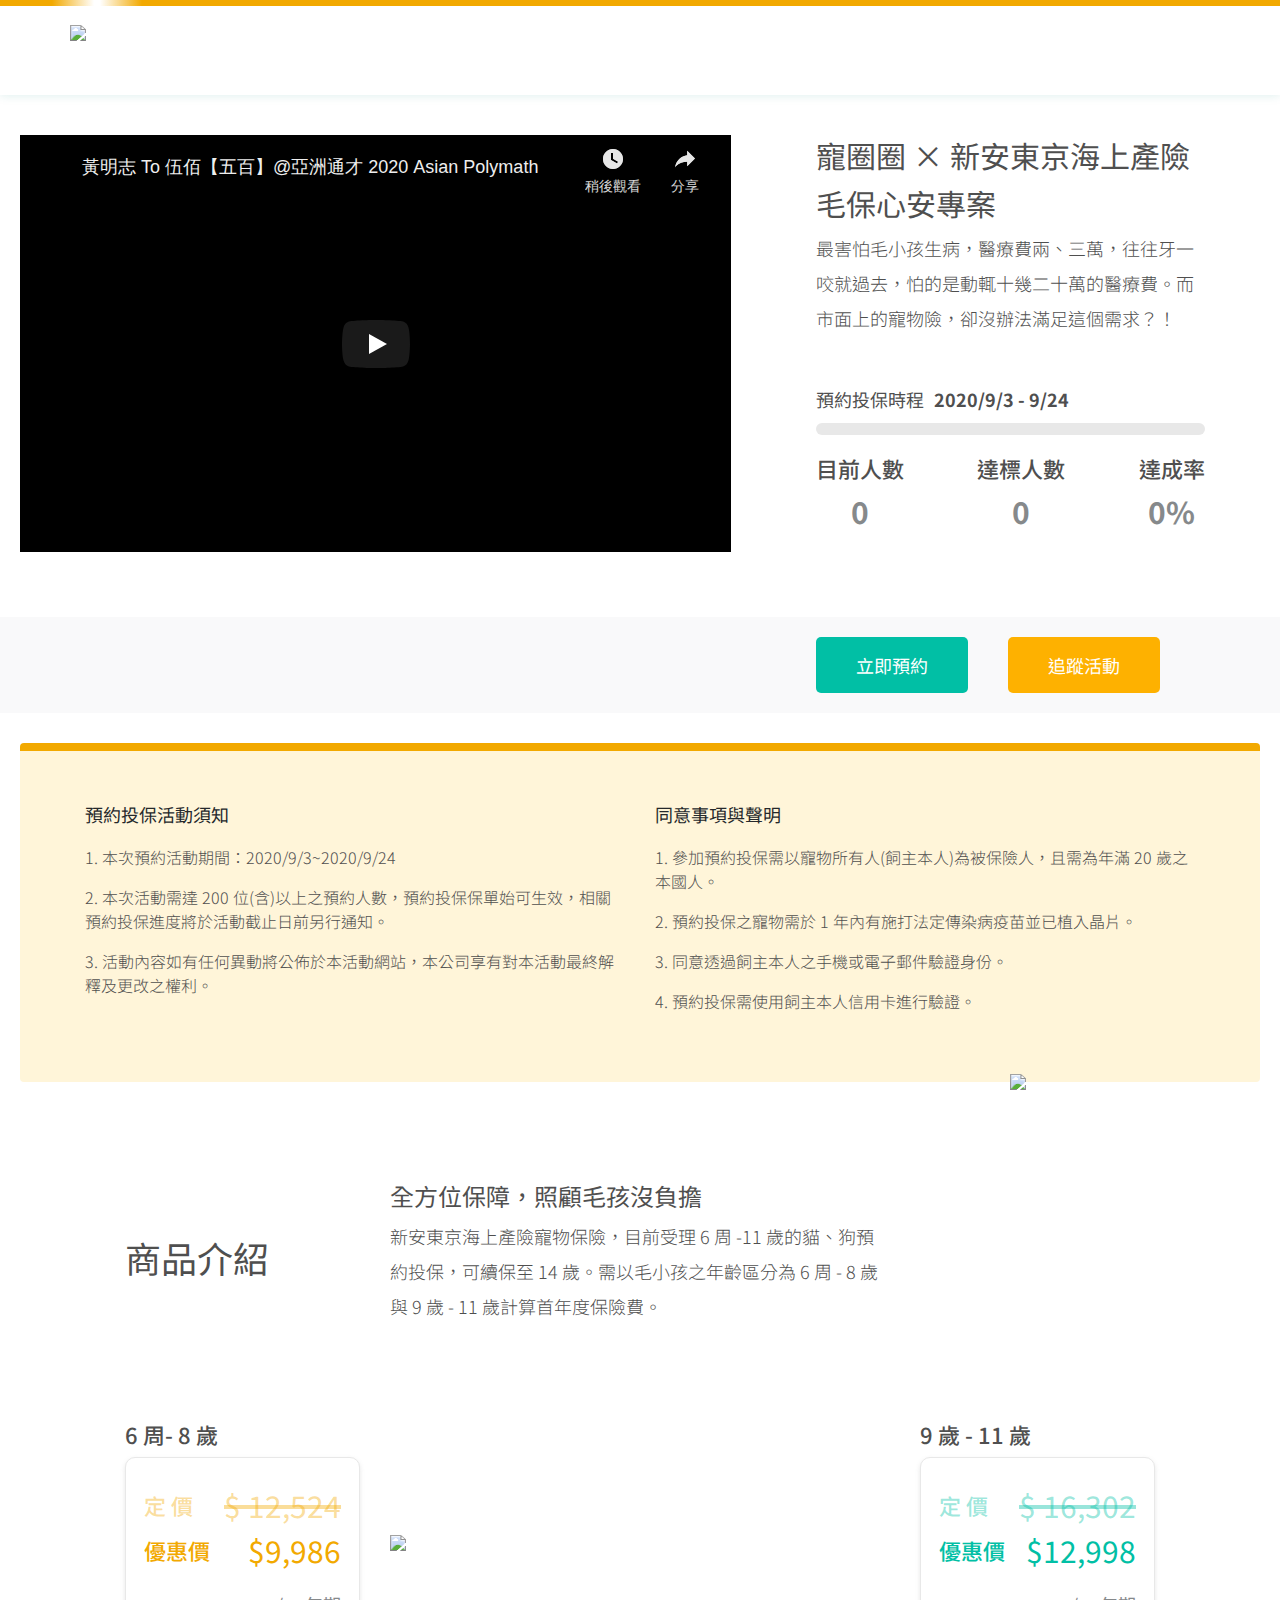
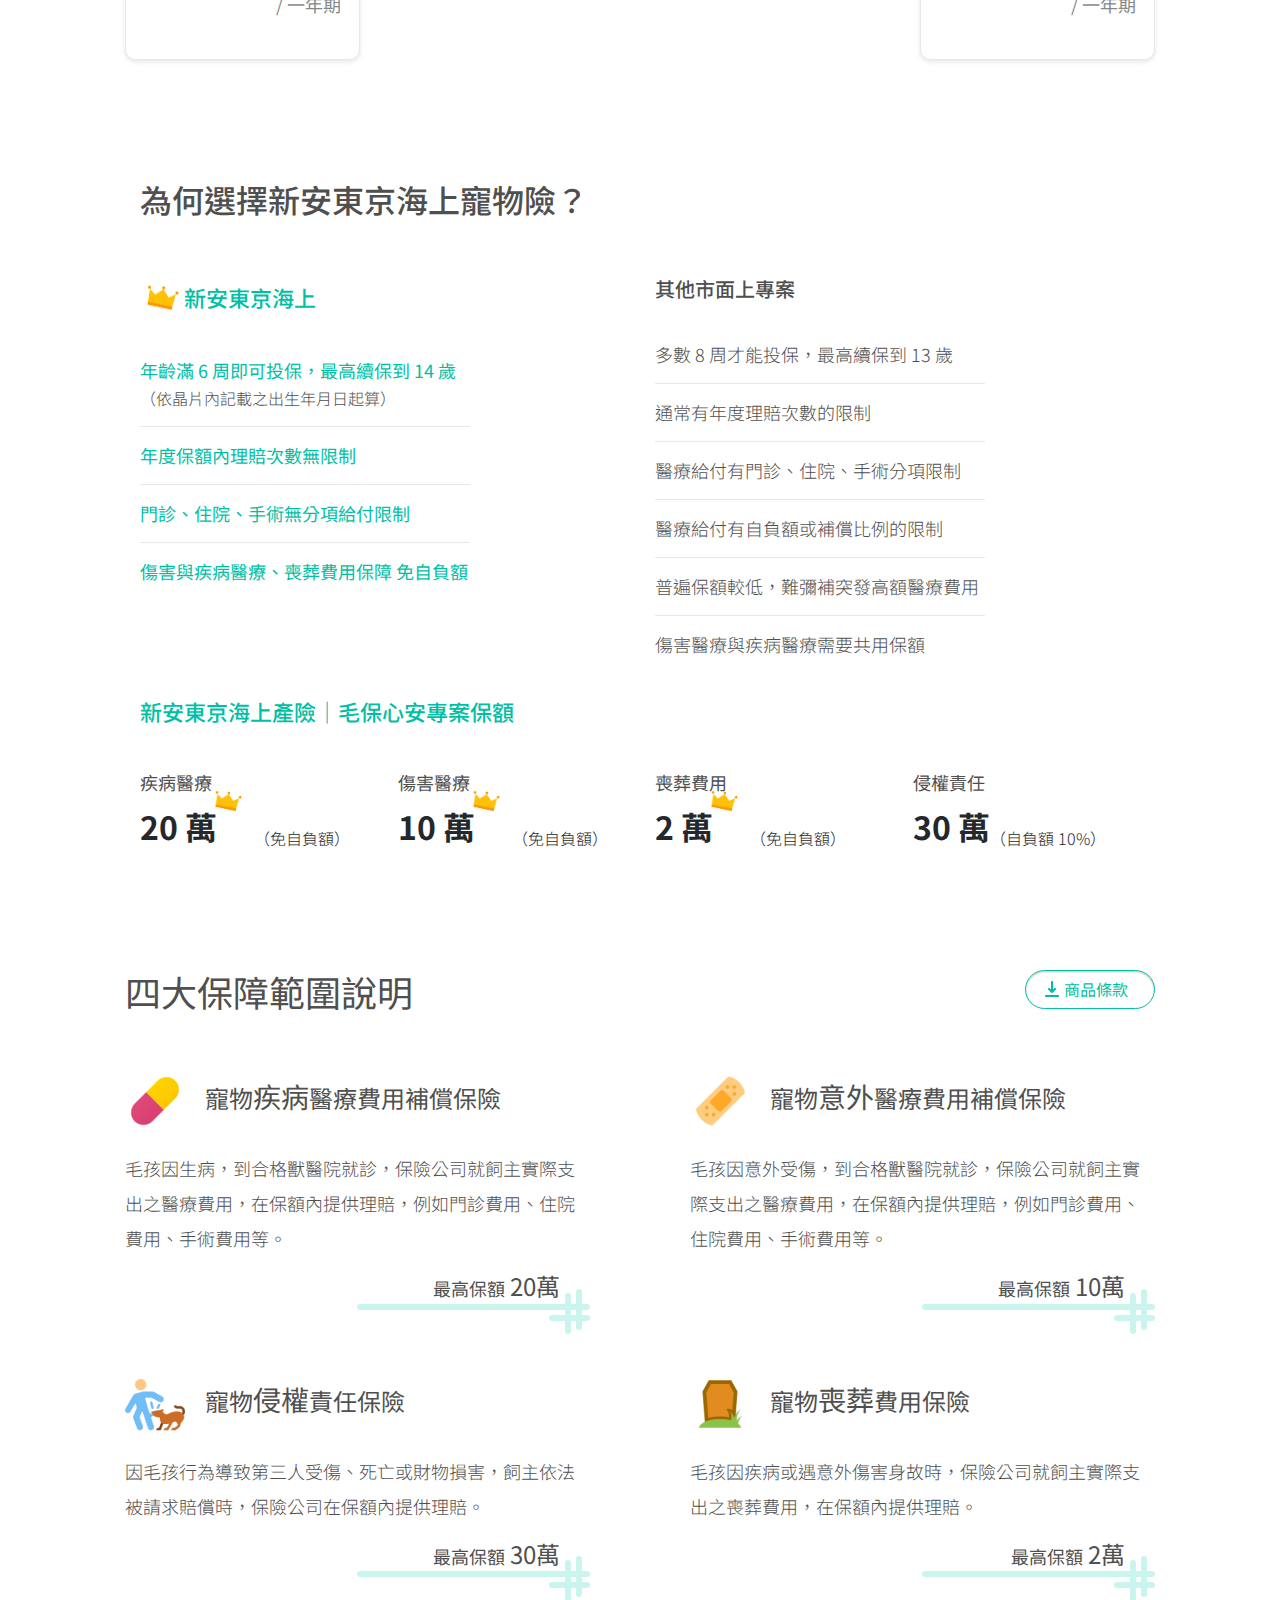
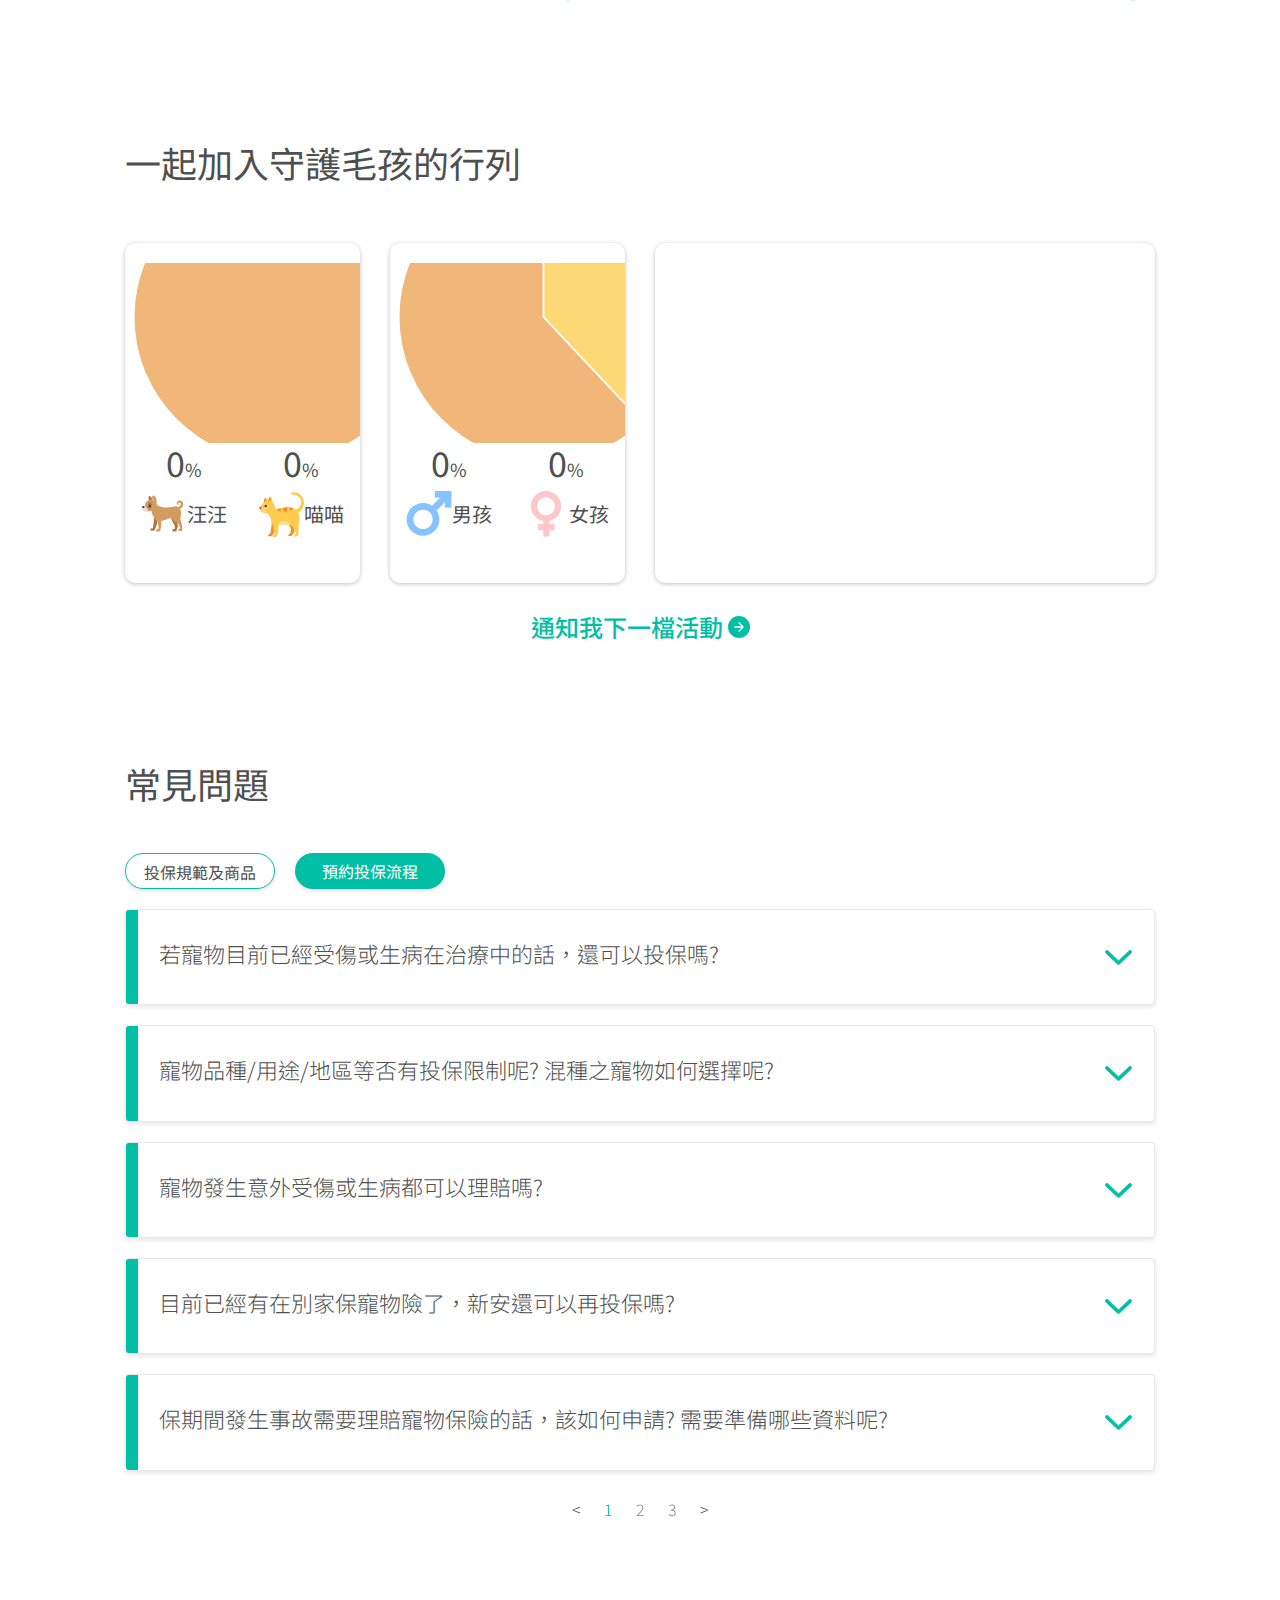
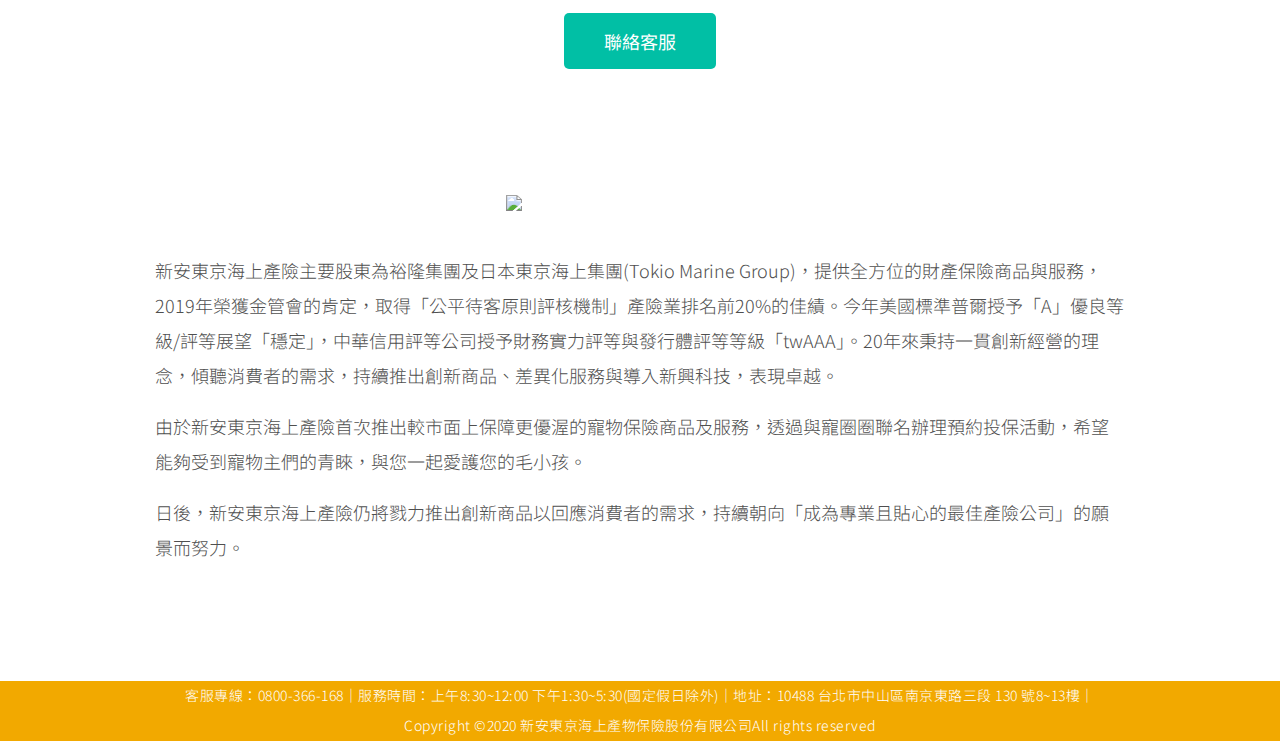
==== commit e42c5f71: "rename" ====
--- a/index.html
+++ b/index.html
@@ -1,12 +1,12 @@
 <!DOCTYPE html>
-<!-- saved from url=(0037)http://192.168.1.4:8080/guarantorInfo -->
+<!-- saved from url=(0024)http://192.168.1.4:8080/ -->
 <html lang="en"><head><meta http-equiv="Content-Type" content="text/html; charset=UTF-8">
     
     <meta http-equiv="X-UA-Compatible" content="IE=edge">
     <meta name="viewport" content="width=device-width,initial-scale=1.0">
     <link rel="icon" href="http://192.168.1.4:8080/favicon.ico">
     <title>tmni_pet_insurance_frontend</title>
-  <link href="http://192.168.1.4:8080/2.0a928df179ebda674214.hot-update.js" rel="prefetch"><link href="http://192.168.1.4:8080/js/0.js" rel="prefetch"><link href="http://192.168.1.4:8080/js/1.js" rel="prefetch"><link href="http://192.168.1.4:8080/js/2.js" rel="prefetch"><link href="http://192.168.1.4:8080/js/3.js" rel="prefetch"><link href="./tmni_pet_insurance_frontend_files/4.js" rel="prefetch"><link href="./tmni_pet_insurance_frontend_files/app.js" rel="preload" as="script"><link href="./tmni_pet_insurance_frontend_files/chunk-vendors.js" rel="preload" as="script"><style type="text/css">@import url(https://fonts.googleapis.com/css2?family=Noto+Sans+TC:wght@100;200;300;400;500;700&display=swap);</style><style type="text/css">@charset "UTF-8";
+  <link href="http://192.168.1.4:8080/2.0a928df179ebda674214.hot-update.js" rel="prefetch"><link href="./index_files/0.js" rel="prefetch"><link href="./index_files/1.js" rel="prefetch"><link href="http://192.168.1.4:8080/js/2.js" rel="prefetch"><link href="http://192.168.1.4:8080/js/3.js" rel="prefetch"><link href="http://192.168.1.4:8080/js/4.js" rel="prefetch"><link href="./index_files/app.js" rel="preload" as="script"><link href="./index_files/chunk-vendors.js" rel="preload" as="script"><style type="text/css">@import url(https://fonts.googleapis.com/css2?family=Noto+Sans+TC:wght@100;200;300;400;500;700&display=swap);</style><style type="text/css">@charset "UTF-8";
 html,
 body {
   width: 100%;
@@ -13341,7 +13341,140 @@
   /* Windows 8 IE 10 fix */
   -ms-perspective: 1200px;
 }
-</style><script charset="utf-8" src="./tmni_pet_insurance_frontend_files/4.js"></script><style shopback-extension-v6-0-3="" data-styled-version="4.2.0"></style><style type="text/css">@charset "UTF-8";
+</style><script charset="utf-8" src="./index_files/0.js"></script><script charset="utf-8" src="./index_files/1.js"></script><style type="text/css">header[data-v-ecae4ade] {
+  margin-top: 40px;
+  background-color: #ffffff;
+  padding-bottom: 60px;
+}
+header .header_media[data-v-ecae4ade] {
+  width: 100%;
+  height: auto;
+}
+header .header_media iframe[data-v-ecae4ade] {
+  width: 100%;
+}
+header .header_event[data-v-ecae4ade] {
+  width: 100%;
+  padding-left: 70px;
+  padding-right: 70px;
+}
+header .header_event .header_event_title h2[data-v-ecae4ade] {
+  font-size: 1.875rem;
+  text-align: left;
+  line-height: 40px;
+  font-weight: normal;
+}
+header .header_event .header_event_description h5[data-v-ecae4ade] {
+  font-size: 1.125rem;
+  text-align: left;
+  font-weight: 300;
+  line-height: 35px;
+}
+header .header_event .header_event_time[data-v-ecae4ade] {
+  text-align: left;
+  margin-top: 50px;
+}
+header .header_event .header_event_time p[data-v-ecae4ade] {
+  font-size: 18px;
+  font-weight: normal;
+  display: inline;
+}
+header .header_event .header_event_time span[data-v-ecae4ade] {
+  display: inline;
+  font-weight: bold;
+  margin-left: 10px;
+}
+header .header_event .header_event_time .progress_bar_full[data-v-ecae4ade] {
+  width: 100%;
+  height: 12px;
+  background-color: #e8e8e8;
+  border-radius: 7px;
+  margin-top: 10px;
+  overflow: hidden;
+}
+header .header_event .header_event_time .progress_bar_full .progress_bar[data-v-ecae4ade] {
+  border-radius: 7px;
+}
+header .header_event .header_event_info[data-v-ecae4ade] {
+  margin-top: 20px;
+  justify-content: space-between;
+}
+header .header_event .header_event_info .event_info_item h4[data-v-ecae4ade] {
+  font-weight: 500;
+  font-size: 1.375rem;
+}
+header .header_event .header_event_info .event_info_item p[data-v-ecae4ade] {
+  font-weight: bold;
+  font-size: 1.875rem;
+  color: #86898b;
+}
+@media (max-width: 1199px) {
+header .header_event[data-v-ecae4ade] {
+    height: auto;
+    padding-left: 30px;
+    padding-right: 30px;
+}
+header .header_event .header_event_time[data-v-ecae4ade] {
+    margin-top: 20px;
+}
+}
+@media (max-width: 991px) {
+[class*=col-][data-v-ecae4ade] {
+    padding-left: 0;
+    padding-right: 0;
+}
+header[data-v-ecae4ade] {
+    margin-top: 0;
+}
+header .container[data-v-ecae4ade] {
+    padding-left: 0;
+    padding-right: 0;
+}
+header .header_event[data-v-ecae4ade] {
+    width: 100%;
+    padding-left: 40px;
+    padding-right: 40px;
+}
+header .header_event .header_event_title[data-v-ecae4ade] {
+    margin-top: 50px;
+}
+header .header_event .header_event_title h2[data-v-ecae4ade] {
+    font-size: 2.25rem;
+    text-align: center;
+    font-weight: 400;
+}
+header .header_event .header_event_description > h5[data-v-ecae4ade] {
+    font-size: 1.5rem;
+    margin-top: 30px;
+    line-height: 40px;
+    font-weight: 200;
+}
+header .header_event .header_event_time[data-v-ecae4ade] {
+    margin-top: 40px;
+}
+header .header_event .header_event_time p[data-v-ecae4ade] {
+    font-size: 1.375rem;
+}
+header .header_event .header_event_time span[data-v-ecae4ade] {
+    font-weight: 400;
+}
+header .header_event .header_event_info[data-v-ecae4ade] {
+    margin-top: 30px;
+}
+header .header_event .header_event_info .event_info_item[data-v-ecae4ade] {
+    flex-direction: column-reverse;
+}
+header .header_event .header_event_info .event_info_item h4[data-v-ecae4ade] {
+    font-size: 1.375rem;
+    font-weight: 300;
+}
+header .header_event .header_event_info .event_info_item p[data-v-ecae4ade] {
+    color: #4f4f4f;
+    font-size: 1.875rem;
+    font-weight: normal;
+    margin: 0;
+}
+}</style><style type="text/css">@charset "UTF-8";
 footer[data-v-e92e97c2] {
   background: #f2a900;
 }
@@ -13417,430 +13550,1612 @@
 footer .copy_right p[data-v-e92e97c2] {
     font-size: 1.125rem;
 }
-}</style><style type="text/css">@charset "UTF-8";
-.container-fluid[data-v-1f87e1bf] {
-  padding-left: 0;
-  padding-right: 0;
-}
-.row[data-v-1f87e1bf] {
-  margin-left: 0;
-  margin-right: 0;
-}
-.col-12[data-v-1f87e1bf] {
-  padding-left: 0;
-}
-input[type=checkbox][data-v-1f87e1bf] {
-  -webkit-appearance: none;
-  vertical-align: middle;
-  margin-top: 0;
-  background: #fff;
-  border: #01bfa5 solid 2px;
-  border-radius: 3px;
-  width: 20px;
-  height: 20px;
-  flex-basis: 20px;
-  flex-grow: 0;
-  flex-shrink: 0;
-  transform: translateY(5px);
-}
-input[type=checkbox][data-v-1f87e1bf]:checked {
-  background: #01bfa5;
-}
-input[type=checkbox][data-v-1f87e1bf]:checked::after {
-  content: "";
-  position: absolute;
-  background: transparent;
-  border: #fff solid 2px;
-  border-top: none;
-  border-right: none;
-  height: 8px;
-  width: 16px;
-  transform: translate(0px, 1px) rotate(-45deg);
-}
-#pet_info[data-v-1f87e1bf] {
-  position: relative;
-}
-.progress_top_area[data-v-1f87e1bf] {
+}</style><style type="text/css">.main_btn[data-v-1057b6fa] {
+  display: inline-block;
+  cursor: pointer;
+}
+.placeholder[data-v-1057b6fa] {
+  height: 95px;
+}
+section.action_container[data-v-1057b6fa] {
   width: 100%;
-  height: 123px;
-  background-color: #01bfa5;
+  height: auto;
+  background-color: #f9f9fa;
+  padding-top: 20px;
+  padding-bottom: 20px;
+  z-index: 9999;
+}
+section.action_container h5.action_title[data-v-1057b6fa] {
+  display: none;
+}
+section.action_container .action[data-v-1057b6fa] {
+  padding-left: 70px;
+  justify-content: flex-start;
+}
+section.action_container .main_btn.yellow[data-v-1057b6fa] {
+  width: auto;
+  height: 56px;
+  background-color: #feb100;
+  padding-left: 40px;
+  padding-right: 40px;
+  border-radius: 5px;
+  line-height: 56px;
+  color: #ffffff;
+  font-size: 18px;
+  margin-left: 40px;
+}
+section.action_container.is_top[data-v-1057b6fa] {
   position: fixed;
   top: 95px;
-  z-index: 999;
-}
-.progress_top_bar[data-v-1f87e1bf] {
+  transform: translateY(-95px);
+  transition: all 0.5s ease;
+  box-shadow: 0px 0px 10px 0px rgba(0, 133, 120, 0.15);
+}
+section.action_container.is_top h5.action_title[data-v-1057b6fa] {
+  display: block;
+}
+section.action_container.is_top .action[data-v-1057b6fa] {
+  justify-content: flex-end;
+}
+section.action_container.is_top .main_btn.yellow[data-v-1057b6fa] {
+  margin-left: 30px;
+}
+@media (max-width: 1199px) {
+section.action_container .action[data-v-1057b6fa] {
+    padding-left: 30px;
+}
+}
+@media (max-width: 991px) {
+section.action_container[data-v-1057b6fa] {
+    display: none;
+}
+}</style><style type="text/css">.main_btn.yellow[data-v-01a7cc31] {
+  width: auto;
+  height: 56px;
+  background-color: #feb100;
+  padding-left: 40px;
+  padding-right: 40px;
+  border-radius: 5px;
+  line-height: 56px;
+  color: #ffffff;
+  font-size: 18px;
+  margin-left: 20px;
+}
+.main_btn[data-v-01a7cc31] {
+  margin-right: 20px;
+  cursor: pointer;
+}
+.main_btn[data-v-01a7cc31],
+.main_btn.yellow[data-v-01a7cc31] {
+  height: 65px;
+  flex-grow: 1;
   justify-content: center;
+}
+section.action_container_md[data-v-01a7cc31] {
+  display: none;
+}
+@media (max-width: 991px) {
+section.action_container_md[data-v-01a7cc31] {
+    width: 100%;
+    height: auto;
+    background-color: #f9f9fa;
+    height: 145px;
+    z-index: 9999;
+    display: block;
+    position: fixed;
+    bottom: 0;
+    box-shadow: 0px -2px 4px 0px rgba(91, 91, 91, 0.25);
+}
+section.action_container_md .custom_container_lg[data-v-01a7cc31] {
+    position: relative;
+    top: 50%;
+    transform: translateY(-50%);
+}
+section.action_container_md .action[data-v-01a7cc31] {
+    justify-content: space-around;
+    position: relative;
+    margin: 0 auto;
+}
+section.action_container_md .action h5[data-v-01a7cc31] {
+    color: #ffffff;
+    line-height: 65px;
+    margin-left: 8px;
+}
+section.action_container_md .action img[data-v-01a7cc31] {
+    width: 30px;
+}
+}
+@media (max-width: 575px) {
+section.action_container_md > .action[data-v-01a7cc31] {
+    justify-content: space-between;
+}
+}</style><style type="text/css">#product_intro[data-v-2b211530] {
+  position: relative;
+}
+.top_bar[data-v-2b211530] {
+  display: none;
+}
+section.notice_container[data-v-2b211530] {
+  position: relative;
+}
+section.notice_container .cat_toe_bean_img[data-v-2b211530] {
+  width: 25%;
+  max-width: 270px;
+  height: auto;
+  position: absolute;
+  bottom: 0;
+  right: 0;
+  transform: translateY(50%);
+}
+section.notice_container .notice_top_bar[data-v-2b211530] {
+  width: 100%;
+  height: 8px;
+  background-color: #f2a900;
+  margin-top: 30px;
+  border-radius: 4px 4px 0 0;
+}
+section.notice_container .notice_content[data-v-2b211530] {
+  width: 100%;
+  height: auto;
+  background-color: #fff5d9;
+  border-radius: 0 0 4px 4px;
+  padding: 53px 30px 53px 30px;
+}
+section.notice_container .notice_content .notice_btn_md[data-v-2b211530] {
+  display: none;
+  cursor: pointer;
+}
+section.notice_container .notice_content h5[data-v-2b211530] {
+  font-weight: normal;
+  color: #25282b;
+  font-size: 1.125rem;
+}
+section.notice_container .notice_content .notice_content_text[data-v-2b211530] {
+  margin-top: 20px;
+}
+section.notice_container .notice_content .notice_content_text p[data-v-2b211530] {
+  font-weight: 300;
+  color: #4f4f4f;
+}
+section.product_intro_container[data-v-2b211530] {
+  position: relative;
+  margin-top: 100px;
+}
+section.product_intro_container .product_intro_title[data-v-2b211530] {
+  height: auto;
+  align-items: flex-start;
+  justify-content: center;
+}
+section.product_intro_container .product_intro_title h2[data-v-2b211530] {
+  display: block;
+  top: 50%;
+}
+section.product_intro_container .product_intro_content[data-v-2b211530] {
+  height: auto;
+}
+section.product_intro_container .product_intro_content h4[data-v-2b211530] {
+  font-weight: normal;
+}
+section.product_intro_container .product_intro_content p[data-v-2b211530] {
+  font-weight: 300;
+  line-height: 35px;
+  font-size: 18px;
+}
+section.product_intro_container .product_solution[data-v-2b211530] {
+  background-image: url(/img/light-blue-bg.1227a3ec.svg);
+  background-position: center;
+  background-repeat: no-repeat;
+  background-size: auto 400px;
+  align-items: center;
+  height: 400px;
+}
+section.product_intro_container .product_solution_content[data-v-2b211530] {
+  height: 100%;
+}
+section.product_intro_container .product_solution_content .row[data-v-2b211530] {
+  height: 100%;
+}
+section.product_intro_container .price_board_title[data-v-2b211530] {
+  display: block;
+}
+section.product_intro_container .price_board_title_md[data-v-2b211530] {
+  display: none;
+}
+section.product_intro_container .product_solution_price h5[data-v-2b211530] {
+  font-size: 1.375rem;
+}
+section.product_intro_container .product_solution_price .price_board[data-v-2b211530] {
+  width: 100%;
+  height: auto;
+  background-color: #ffffff;
+  border: #e8e8e8 1px solid;
+  border-radius: 10px;
+  text-align: center;
+  padding: 25px 18px 25px 18px;
+  position: relative;
+  margin-top: 10px;
+  box-shadow: 0px 2px 4px 0px rgba(155, 155, 155, 0.25);
+}
+section.product_intro_container .product_solution_price .price_board span[data-v-2b211530] {
+  font-size: 1.875rem;
+}
+section.product_intro_container .product_solution_price .price_board .origin_price[data-v-2b211530],
+section.product_intro_container .product_solution_price .price_board .discount_price[data-v-2b211530] {
+  justify-content: space-between;
+  align-items: center;
+}
+section.product_intro_container .product_solution_price .price_board .origin_price[data-v-2b211530] {
+  color: #f2a900;
+}
+section.product_intro_container .product_solution_price .price_board .origin_price .origin_price_num[data-v-2b211530] {
+  position: relative;
+  height: 100%;
+}
+section.product_intro_container .product_solution_price .price_board .origin_price .origin_price_num p[data-v-2b211530] {
+  color: rgba(242, 169, 0, 0.4);
+  text-align: right;
+  font-size: 1.875rem;
+  vertical-align: baseline;
+  margin: 0;
+}
+section.product_intro_container .product_solution_price .price_board .origin_price .origin_price_num p[data-v-2b211530]:before {
+  content: "";
+  display: block;
+  position: absolute;
+  width: 100%;
+  top: 50%;
+  border-width: 2px;
+  border-style: solid;
+  transform: translateY();
+}
+section.product_intro_container .product_solution_price .price_board .origin_price h5[data-v-2b211530] {
+  margin: 0;
+}
+section.product_intro_container .product_solution_price .price_board .discount_price h5[data-v-2b211530] {
+  margin: 0;
+}
+section.product_intro_container .product_solution_price .price_board .discount_price p[data-v-2b211530] {
+  text-align: right;
+  font-size: 1.875rem;
+  margin: 0;
+}
+section.product_intro_container .product_solution_price .price_board p.year[data-v-2b211530] {
+  text-align: right;
+  font-size: 1.125rem;
+  margin-top: 18px;
+  color: #86898b;
+}
+section.product_intro_container .product_solution_price .price_board.board_1 .origin_price h5[data-v-2b211530],
+section.product_intro_container .product_solution_price .price_board.board_1 .origin_price .origin_price_num > p[data-v-2b211530],
+section.product_intro_container .product_solution_price .price_board.board_1 .origin_price .origin_price_num > p[data-v-2b211530]::before {
+  color: rgba(242, 169, 0, 0.4);
+  border-color: rgba(242, 169, 0, 0.4);
+}
+section.product_intro_container .product_solution_price .price_board.board_1 .discount_price h5[data-v-2b211530],
+section.product_intro_container .product_solution_price .price_board.board_1 .discount_price p[data-v-2b211530] {
+  color: #f2a900;
+}
+section.product_intro_container .product_solution_price .price_board.board_2 .origin_price h5[data-v-2b211530],
+section.product_intro_container .product_solution_price .price_board.board_2 .origin_price .origin_price_num > p[data-v-2b211530],
+section.product_intro_container .product_solution_price .price_board.board_2 .origin_price .origin_price_num > p[data-v-2b211530]::before {
+  color: rgba(1, 191, 165, 0.4);
+  border-color: rgba(1, 191, 165, 0.4);
+}
+section.product_intro_container .product_solution_price .price_board.board_2 .discount_price h5[data-v-2b211530],
+section.product_intro_container .product_solution_price .price_board.board_2 .discount_price p[data-v-2b211530] {
+  color: #01bfa5;
+}
+section.product_intro_container .product_solution_img[data-v-2b211530] {
+  width: 100%;
+}
+section.product_intro_container .product_solution_img img[data-v-2b211530] {
+  width: 100%;
+  margin: 0 auto;
+  position: relative;
+  vertical-align: middle;
+}
+section.product_intro_container .product_solution_img_md[data-v-2b211530] {
+  display: none;
+}
+@media (max-width: 991px) {
+.top_bar[data-v-2b211530] {
+    display: block;
+}
+section.notice_container .cat_toe_bean_img[data-v-2b211530] {
+    width: 30%;
+}
+section.notice_container .notice_top_bar[data-v-2b211530] {
+    display: none;
+}
+section.notice_container .notice_block_container[data-v-2b211530] {
+    position: relative;
+}
+section.notice_container .notice_block_1[data-v-2b211530],
+section.notice_container .notice_block_2[data-v-2b211530] {
+    padding: 0;
+}
+section.notice_container .notice_content[data-v-2b211530] {
+    padding: 0;
+    background-color: transparent;
+}
+section.notice_container .notice_content .notice_block_1 .notice_btn_md[data-v-2b211530] {
+    right: 0;
+}
+section.notice_container .notice_content .notice_block_2 .top_bar[data-v-2b211530] {
+    margin-left: 50%;
+}
+section.notice_container .notice_content .notice_block_2 .notice_title_md[data-v-2b211530] {
+    margin-left: 50%;
+}
+section.notice_container .notice_content .notice_title_md[data-v-2b211530] {
+    border-width: 0 1px 0 1px;
+    border-color: #e8e8e8;
+    border-style: solid;
+    background-color: #f9fffe;
+}
+section.notice_container .notice_content .notice_btn_md[data-v-2b211530] {
+    position: absolute;
+    top: 8px;
+    width: 50%;
+    display: inline-block;
+    border-width: 1px 1px 1px 1px;
+    border-color: #e8e8e8;
+    border-style: solid;
+    background-color: #f9f9fa;
+    border-radius: 4px 4px 0 0;
+}
+section.notice_container .notice_content .top_bar[data-v-2b211530],
+section.notice_container .notice_content h5[data-v-2b211530] {
+    width: 50%;
+}
+section.notice_container .notice_content h5[data-v-2b211530] {
+    text-align: center;
+    font-size: 1.5rem;
+    margin-bottom: 0;
+    line-height: 50px;
+}
+section.notice_container .notice_content .notice_content_text[data-v-2b211530] {
+    background-color: #f9fffe;
+    margin-top: 0;
+    border-radius: 0 0 4px 4px;
+    border-width: 0 1px 1px 1px;
+    border-color: #e8e8e8;
+    border-style: solid;
+    padding: 25px;
+}
+section.notice_container .notice_content .notice_content_text p[data-v-2b211530] {
+    font-size: 1.375rem;
+    line-height: 35px;
+    font-weight: 200;
+}
+section.product_intro_container[data-v-2b211530] {
+    margin-top: 60px;
+}
+section.product_intro_container .product_intro_title[data-v-2b211530] {
+    align-items: center;
+}
+section.product_intro_container .product_intro_content h4[data-v-2b211530] {
+    text-align: center;
+    margin-top: 30px;
+}
+section.product_intro_container .product_intro_content p[data-v-2b211530] {
+    font-size: 1.5rem;
+    font-weight: 200;
+    margin-top: 20px;
+}
+section.product_intro_container .product_solution[data-v-2b211530] {
+    background-image: url(/img/light-blue-bg.1227a3ec.svg);
+    background-position: center;
+    background-repeat: no-repeat;
+    background-size: auto 100%;
+    align-items: center;
+    height: auto;
+    padding-bottom: 50px;
+    margin-top: 40px;
+}
+section.product_intro_container .product_solution .price_board_title[data-v-2b211530] {
+    display: none;
+}
+section.product_intro_container .product_solution .price_board_title_md[data-v-2b211530] {
+    display: block;
+    font-size: 1.625rem;
+    font-weight: normal;
+    text-align: left;
+}
+section.product_intro_container .product_solution_img[data-v-2b211530] {
+    display: none;
+}
+section.product_intro_container .product_solution_img_md[data-v-2b211530] {
+    display: block;
+}
+section.product_intro_container .product_solution_img_md img[data-v-2b211530] {
+    width: 100%;
+}
+}
+@media (max-width: 767px) {
+section.notice_container .cat_toe_bean_img[data-v-2b211530] {
+    max-width: 155px;
+    transform: translateY(60%);
+}
+}
+@media (max-width: 575px) {
+section.notice_container .cat_toe_bean_img[data-v-2b211530] {
+    width: 145px;
+}
+section.product_intro_container .product_intro_content[data-v-2b211530] {
+    padding-left: 40px;
+    padding-right: 40px;
+}
+section.product_intro_container .product_intro_content p[data-v-2b211530] {
+    font-size: 1.5rem;
+    line-height: 2.5rem;
+    font-weight: 200;
+    margin-top: 20px;
+}
+section.product_intro_container .product_solution[data-v-2b211530] {
+    background-size: auto 100%;
+}
+}
+@media (max-width: 450px) {
+section.notice_container .cat_toe_bean_img[data-v-2b211530] {
+    width: 120px;
+}
+}
+@media (max-width: 375px) {
+section.notice_container .cat_toe_bean_img[data-v-2b211530] {
+    width: 100px;
+}
+section.notice_container .notice_content h5[data-v-2b211530] {
+    font-size: 16px;
+}
+}</style><style type="text/css">section.comparison_container[data-v-43e51d08] {
+  margin-top: 40px;
+}
+section.comparison_container .divider[data-v-43e51d08] {
+  width: 330px;
+  height: 1px;
+  background-color: #e8e8e8;
+  margin-top: 15px;
+}
+section.comparison_container .divider[data-v-43e51d08]:nth-last-child(1) {
+  display: none;
+}
+section.comparison_container .title[data-v-43e51d08] {
+  padding-bottom: 50px;
+}
+section.comparison_container .top_bar[data-v-43e51d08] {
+  display: none;
+}
+section.comparison_container .notice_btn_md[data-v-43e51d08] {
+  display: none;
+  cursor: pointer;
+}
+section.comparison_container .tmni_product .product_title[data-v-43e51d08] {
+  align-items: center;
+}
+section.comparison_container .tmni_product .product_title h5[data-v-43e51d08] {
+  margin: 0;
+  color: #01bfa5;
+}
+section.comparison_container .tmni_product .product_content > p[data-v-43e51d08] {
+  font-weight: 400;
+  color: #01bfa5;
+}
+section.comparison_container .tmni_product .product_content > span[data-v-43e51d08] {
+  font-size: 1rem;
+  font-weight: 300;
+  margin: 0;
+}
+section.comparison_container .other_product .product_title > h5[data-v-43e51d08] {
+  color: #86898b;
+}
+section.comparison_container .product_title[data-v-43e51d08] {
+  align-items: center;
+}
+section.comparison_container .product_title h5[data-v-43e51d08] {
+  font-size: 1.375rem;
+}
+section.comparison_container .product_content[data-v-43e51d08] {
+  font-size: 1.125rem;
+  margin-top: 40px;
+}
+section.comparison_container .product_content p[data-v-43e51d08] {
+  margin-top: 15px;
+  margin-bottom: 0;
+  font-weight: 300;
+}
+@media (max-width: 991px) {
+section.comparison_container .divider[data-v-43e51d08] {
+    width: 100%;
+}
+section.comparison_container .title span[data-v-43e51d08] {
+    display: block;
+}
+section.comparison_container .top_bar[data-v-43e51d08] {
+    display: block;
+    width: 50%;
+}
+section.comparison_container .tmni_product[data-v-43e51d08],
+section.comparison_container .other_product[data-v-43e51d08] {
+    position: relative;
+    padding: 0;
+}
+section.comparison_container .tmni_product .product_content[data-v-43e51d08],
+section.comparison_container .other_product .product_content[data-v-43e51d08] {
+    margin-top: 0;
+    border-radius: 0 0 4px 4px;
+    border-width: 0 1px 1px 1px;
+    border-color: #e8e8e8;
+    border-style: solid;
+    padding: 25px;
+}
+section.comparison_container .tmni_product .product_content p[data-v-43e51d08],
+section.comparison_container .other_product .product_content p[data-v-43e51d08] {
+    font-size: 1.5rem;
+}
+section.comparison_container .tmni_product .product_title > h5[data-v-43e51d08],
+section.comparison_container .tmni_product h5[data-v-43e51d08],
+section.comparison_container .other_product .product_title > h5[data-v-43e51d08],
+section.comparison_container .other_product h5[data-v-43e51d08] {
+    font-size: 1.5rem;
+}
+section.comparison_container .tmni_product .notice_btn_md[data-v-43e51d08] {
+    display: block;
+    right: 0;
+    top: 0;
+    position: absolute;
+}
+section.comparison_container .tmni_product .product_title[data-v-43e51d08] {
+    border-width: 0 1px 0 1px;
+    border-color: #e8e8e8;
+    border-style: solid;
+    background-color: #f9fffe;
+}
+section.comparison_container .tmni_product h5.notice_btn_md[data-v-43e51d08] {
+    text-align: center;
+    line-height: 50px;
+    top: 8px;
+    width: 50%;
+    display: inline-block;
+    border-width: 1px 1px 1px 1px;
+    border-color: #e8e8e8;
+    border-style: solid;
+    background-color: #f9f9fa;
+    border-radius: 4px 4px 0 0;
+}
+section.comparison_container .tmni_product .product_title[data-v-43e51d08] {
+    width: 50%;
+    justify-content: center;
+}
+section.comparison_container .tmni_product .product_title h5[data-v-43e51d08] {
+    line-height: 50px;
+}
+section.comparison_container .tmni_product .product_content[data-v-43e51d08] {
+    background-color: #f9fffe;
+}
+section.comparison_container .tmni_product .product_content p[data-v-43e51d08] {
+    margin-top: 15px;
+}
+section.comparison_container .tmni_product .product_content span[data-v-43e51d08] {
+    font-size: 1.375rem;
+}
+section.comparison_container .other_product[data-v-43e51d08] {
+    position: relative;
+}
+section.comparison_container .other_product .product_content[data-v-43e51d08] {
+    background-color: #ffffff;
+}
+section.comparison_container .other_product .product_content p[data-v-43e51d08] {
+    margin-top: 8px;
+}
+section.comparison_container .other_product .top_bar[data-v-43e51d08] {
+    background-color: #f2a900;
+}
+section.comparison_container .other_product .divider[data-v-43e51d08] {
+    margin-top: 8px;
+}
+section.comparison_container .other_product .product_title[data-v-43e51d08] {
+    width: 50%;
+    justify-content: center;
+}
+section.comparison_container .other_product .product_title h5[data-v-43e51d08] {
+    color: #01bfa5;
+}
+section.comparison_container .other_product .top_bar[data-v-43e51d08] {
+    margin-left: 50%;
+}
+section.comparison_container .other_product h5.notice_title_md[data-v-43e51d08] {
+    border-width: 0 1px 0 1px;
+    border-color: #e8e8e8;
+    border-style: solid;
+    background-color: #ffffff;
+    margin-left: 50%;
+    text-align: center;
+    line-height: 50px;
+    margin-bottom: 0;
+}
+section.comparison_container .other_product .notice_btn_md[data-v-43e51d08] {
+    display: flex;
+    position: absolute;
+    border-width: 1px 1px 1px 1px;
+    border-color: #e8e8e8;
+    border-style: solid;
+    background-color: #f9f9fa;
+    border-radius: 4px 4px 0 0;
+}
+section.comparison_container .product_title h5[data-v-43e51d08] {
+    margin: 0;
+    line-height: 50px;
+}
+}
+@media (max-width: 575px) {
+.custom_container_md[data-v-43e51d08] {
+    padding-left: 40px;
+    padding-right: 40px;
+}
+}</style><style type="text/css">section.insured_amount[data-v-566755e5] {
+  margin-top: 40px;
+}
+section.insured_amount h5[data-v-566755e5] {
+  font-size: 1.375rem;
+  color: #01bfa5;
+  padding-bottom: 40px;
+}
+section.insured_amount h6[data-v-566755e5] {
+  font-size: 1.125rem;
+  font-weight: 400;
+}
+section.insured_amount .amount[data-v-566755e5] {
+  align-items: flex-end;
+}
+section.insured_amount .amount p[data-v-566755e5],
+section.insured_amount .amount span[data-v-566755e5] {
+  display: inline;
+  color: #25282b;
+  margin: 0;
+}
+section.insured_amount .amount p[data-v-566755e5] {
+  font-size: 2rem;
+  font-weight: bold;
+}
+section.insured_amount .amount span[data-v-566755e5] {
+  font-size: 16px;
+  font-weight: 300;
+}
+section.insured_amount .amount img[data-v-566755e5] {
+  width: 37px;
+  height: 33px;
+  transform: translate(-8px, -100%);
+}
+@media (max-width: 1199px) {
+section.action_container .action[data-v-566755e5] {
+    padding-left: 30px;
+    padding-right: 30px;
+}
+}
+@media (max-width: 991px) {
+section.insured_amount .insured_amount_table_container[data-v-566755e5] {
+    border-radius: 4px 4px 4px 4px;
+    border-width: 1px 1px 1px 1px;
+    border-color: #e8e8e8;
+    border-style: solid;
+}
+section.insured_amount .amount_header[data-v-566755e5] {
+    padding: 0;
+}
+section.insured_amount .amount_container[data-v-566755e5] {
+    display: flex;
+    padding: 0;
+}
+section.insured_amount .amount_container[data-v-566755e5]:nth-child(even) {
+    background-color: #eefffc;
+}
+section.insured_amount .amount p[data-v-566755e5] {
+    font-size: 1.5rem;
+    font-weight: normal;
+    line-height: 65px;
+}
+section.insured_amount .amount span[data-v-566755e5] {
+    line-height: 65px;
+}
+section.insured_amount h6[data-v-566755e5] {
+    line-height: 65px;
+    font-size: 1.5rem;
+    margin-bottom: 0;
+    flex-basis: 40%;
+    text-align: center;
+}
+section.insured_amount h5[data-v-566755e5] {
+    border-bottom: #e8e8e8 1px solid;
+    padding-top: 25px;
+    padding-bottom: 25px;
+    text-align: center;
+    color: #4f4f4f;
+    margin-bottom: 0;
+}
+}
+@media (max-width: 575px) {
+.custom_container_md[data-v-566755e5] {
+    padding-left: 40px;
+    padding-right: 40px;
+}
+}</style><style type="text/css">section.ensure_description_container[data-v-2169b5e1] {
+  margin-top: 120px;
+}
+section.ensure_description_container .ensure_detail_sm[data-v-2169b5e1] {
+  display: none;
+}
+section.ensure_description_container .title[data-v-2169b5e1] {
+  padding-bottom: 30px;
+}
+section.ensure_description_container h4[data-v-2169b5e1] {
+  font-weight: 400;
+}
+section.ensure_description_container span[data-v-2169b5e1] {
+  font-size: 1.75rem;
+  font-weight: 400;
+}
+section.ensure_description_container a.product_terms_download_btn[data-v-2169b5e1] {
+  width: 130px;
+  height: auto;
+  background-color: #ffffff;
+  text-decoration: none;
+  border: #01bfa5 1px solid;
+  border-radius: 30px;
+  color: #01bfa5;
+  padding: 6px 19px 7px 19px;
+  box-shadow: inset 0px 1px 2px 0px rgba(0, 0, 0, 0.25);
+  float: right;
+}
+section.ensure_description_container a.product_terms_download_btn p[data-v-2169b5e1] {
+  color: #01bfa5;
+  margin: 0;
+  margin-left: 5px;
+}
+section.ensure_description_container .ensure_detail [class*=col-][data-v-2169b5e1]:nth-child(even) {
+  padding-left: 50px;
+}
+section.ensure_description_container .ensure_detail [class*=col-][data-v-2169b5e1]:nth-child(odd) {
+  padding-right: 50px;
+}
+section.ensure_description_container .ensure_detail_title[data-v-2169b5e1] {
   align-items: center;
   margin-top: 20px;
 }
-.progress_step_circle[data-v-1f87e1bf] {
-  width: 45px;
+section.ensure_description_container .ensure_detail_title img[data-v-2169b5e1] {
+  width: 60px;
+  height: auto;
+}
+section.ensure_description_container .ensure_detail_title h4[data-v-2169b5e1] {
+  margin-left: 20px;
+}
+section.ensure_description_container .ensure_detail_content[data-v-2169b5e1] {
+  font-size: 1.125rem;
+  color: #25282b;
+  line-height: 35px;
+  margin-top: 20px;
+  font-weight: 300;
+}
+section.ensure_description_container .ensure_detail_price[data-v-2169b5e1] {
+  float: right;
+}
+section.ensure_description_container .ensure_detail_price h6[data-v-2169b5e1] {
+  font-size: 1.125rem;
+  font-weight: normal;
+  text-align: right;
+  margin-right: 30px;
+}
+section.ensure_description_container .ensure_detail_price span[data-v-2169b5e1] {
+  font-size: 1.5rem;
+  margin-left: 5px;
+}
+section.ensure_description_container .ensure_detail_price img[data-v-2169b5e1] {
+  width: 233px;
   height: 45px;
-  background-color: #ffffff;
-  border-radius: 50%;
-  border: #01bfa5 solid 2px;
-}
-.progress_step_circle[data-v-1f87e1bf]::before {
-  content: "";
-  display: block;
-  border: #ffffff solid 2px;
-  width: 49px;
-  height: 49px;
-  background-color: transparent;
-  border-radius: 50%;
-  transform: translate(-4px, -4px);
-}
-.progress_step_circle[data-v-1f87e1bf]::after {
-  display: block;
-  text-align: center;
-  top: calc(-100% - 5px);
-  left: 50%;
-  transform: translateX(-50%);
-  position: relative;
-  color: #86898b;
-  font-size: 1.375rem;
-}
-.circle_1[data-v-1f87e1bf] {
-  background-image: url([data-uri]);
-  background-position: center;
-  background-size: contain;
-}
-.circle_1[data-v-1f87e1bf]::before {
-  border: transparent solid 0px;
-}
-.circle_2[data-v-1f87e1bf]::after {
-  content: "2";
-}
-.circle_2[data-v-1f87e1bf]::before {
-  border: #ffffff solid 2px;
-}
-.circle_3[data-v-1f87e1bf]::after {
-  content: "3";
-}
-.circle_3[data-v-1f87e1bf]::before {
-  border: transparent solid 0px;
-}
-.circle_4[data-v-1f87e1bf]::after {
-  content: "4";
-}
-.circle_4[data-v-1f87e1bf]::before {
-  border: transparent solid 0px;
-}
-.line[data-v-1f87e1bf] {
-  width: 100px;
-  height: 2px;
-  background-color: #ffffff;
-  z-index: -1;
-}
-.step_text[data-v-1f87e1bf] {
-  justify-content: center;
-}
-.step_text span[data-v-1f87e1bf] {
-  padding-left: 36px;
-  padding-right: 36px;
-  margin-top: 10px;
-  color: #ffffff;
-  font-size: 1.125rem;
-}
-.alert_msg[data-v-1f87e1bf] {
-  margin-top: 175px;
-  font-size: 1.125rem;
-  font-weight: 300;
-  line-height: 35px;
-}
-.alert_msg span[data-v-1f87e1bf] {
-  display: block;
-}
-section.guarantor_doc_container .pre_btn[data-v-1f87e1bf] {
-  width: 114px;
-  height: 42px;
-  background-color: #ffffff;
-  border-radius: 30px;
+  transform: translateY(-20px);
+}
+@media (max-width: 991px) {
+section.ensure_description_container .ensure_detail [class*=col-][data-v-2169b5e1]:nth-child(even) {
+    padding-left: 15px;
+}
+section.ensure_description_container .ensure_detail [class*=col-][data-v-2169b5e1]:nth-child(odd) {
+    padding-right: 15px;
+}
+}
+@media (max-width: 767px) {
+section.ensure_description_container .swiper-container[data-v-2169b5e1] {
+    margin-top: 20px;
+    width: 100%;
+    height: auto;
+    padding-bottom: 36px;
+    background-color: #eefffc;
+    border-radius: 20px;
+    box-shadow: 0px 2px 4px 0px rgba(0, 0, 0, 0.15);
+}
+section.ensure_description_container .swiper-container .number_bg[data-v-2169b5e1] {
+    height: 185px;
+    width: auto;
+    position: absolute;
+    top: 0;
+    left: 15px;
+    top: 45px;
+}
+section.ensure_description_container .swiper-prev[data-v-2169b5e1],
+section.ensure_description_container .swiper-next[data-v-2169b5e1] {
+    width: 60px;
+    height: 60px;
+    position: absolute;
+    transform: translate(-50%, -50%);
+    z-index: 99;
+    cursor: pointer;
+}
+section.ensure_description_container .swiper-prev[data-v-2169b5e1] {
+    left: calc(50% - 60px);
+}
+section.ensure_description_container .swiper-next[data-v-2169b5e1] {
+    left: calc(50% + 60px);
+}
+section.ensure_description_container .ensure_detail_sm[data-v-2169b5e1] {
+    display: block;
+}
+section.ensure_description_container .ensure_detail_title[data-v-2169b5e1] {
+    margin-top: 80px;
+    margin-left: 116px;
+    margin-right: 10px;
+}
+section.ensure_description_container span[data-v-2169b5e1] {
+    border-bottom: #4f4f4f 3px solid;
+}
+section.ensure_description_container .ensure_detail[data-v-2169b5e1] {
+    display: none;
+}
+section.ensure_description_container .ensure_detail_content[data-v-2169b5e1] {
+    margin-left: 30px;
+    margin-right: 30px;
+    font-size: 1.375rem;
+}
+section.ensure_description_container .ensure_detail_price[data-v-2169b5e1] {
+    margin-top: 30px;
+    margin-right: 10px;
+}
+section.ensure_description_container .ensure_detail_price h6[data-v-2169b5e1] {
+    font-size: 1.5rem;
+}
+section.ensure_description_container .ensure_detail_price span[data-v-2169b5e1] {
+    font-size: 2.25rem;
+}
+}</style><style type="text/css">section.question_container[data-v-3bb18c79] {
+  background-image: url(/img/blue_wave_bg.e09c970a.svg);
+  background-repeat: no-repeat;
+  background-size: cover;
+  padding-bottom: 30px;
+}
+section.question_container .title[data-v-3bb18c79] {
+  margin-top: 120px;
+}
+section.question_container .question_btn[data-v-3bb18c79] {
+  width: 150px;
+  height: 36px;
+  background-color: #01bfa5;
+  display: inline-block;
+  border-radius: 18px;
+  margin-right: 20px;
+  margin-top: 40px;
   text-align: center;
   vertical-align: middle;
   font-size: 1rem;
   line-height: 36px;
-  color: #01bfa5;
-  border: 2px solid #01bfa5;
+  color: #ffffff;
   font-weight: normal;
-  position: relative;
-  top: calc(100% + 10px);
-  right: 0;
-  float: right;
-  margin-right: 7%;
   box-shadow: 0px 2px 4px 0px rgba(155, 155, 155, 0.25);
-  cursor: pointer;
-}
-section.guarantor_doc_container .application_note_title[data-v-1f87e1bf] {
-  margin-top: 60px;
-}
-section.guarantor_doc_container .application_note_title h2.title[data-v-1f87e1bf] {
-  font-size: 1.875rem;
-}
-section.guarantor_doc_container .application_note_title .sub_title[data-v-1f87e1bf] {
-  justify-content: center;
-  font-size: 1.125rem;
-  margin-top: 15px;
-}
-section.guarantor_doc_container .application_note_title .sub_title h5[data-v-1f87e1bf] {
-  margin-left: 10px;
-}
-section.guarantor_doc_container .pet_info_item[data-v-1f87e1bf] {
-  margin-top: 50px;
-  padding-left: 0;
-  padding-right: 0;
-}
-section.guarantor_doc_container .pet_info_item .input_container[data-v-1f87e1bf] {
-  width: 336px;
-  position: relative;
-}
-section.guarantor_doc_container .pet_info_item .input_container span[data-v-1f87e1bf] {
-  color: #01bfa5;
-  font-size: 1.125rem;
-  margin-left: 10px;
-  margin-left: 18px;
-}
-section.guarantor_doc_container .pet_info_item label[data-v-1f87e1bf] {
-  width: 105px;
-  font-size: 1.125rem;
-  align-items: center;
-  margin-bottom: 0;
-  line-height: 52px;
-}
-section.guarantor_doc_container .pet_info_item label span[data-v-1f87e1bf] {
-  color: #4f4f4f;
-  margin-left: 10px;
-}
-section.guarantor_doc_container .pet_info_item label img[data-v-1f87e1bf] {
-  width: 23px;
-  height: 23px;
-}
-section.guarantor_doc_container .pet_info_item h5[data-v-1f87e1bf] {
-  margin-left: 30px;
-  border-bottom: #e8e8e8 1px solid;
-  padding-bottom: 20px;
-  line-height: 30px;
-}
-section.guarantor_doc_container .pet_info_item span.remark[data-v-1f87e1bf] {
-  font-size: 1rem;
-  color: #86898b;
-  position: absolute;
-  top: 52px;
-  margin-left: 0;
-  font-weight: 300;
-  margin-top: 5px;
-}
-section.guarantor_doc_container .pet_info_item span.remark.block[data-v-1f87e1bf] {
-  position: relative;
-  top: 0px;
-}
-section.guarantor_doc_container .pet_info_item img[data-v-1f87e1bf] {
-  width: 23px;
-  height: 23px;
-}
-section.guarantor_doc_container .pet_info_item.address[data-v-1f87e1bf] {
-  margin-top: 20px;
-}
-section.guarantor_doc_container .pet_info_item[data-v-1f87e1bf]:nth-child(even) {
-  padding-left: 60px;
-}
-section.guarantor_doc_container .address_detail[data-v-1f87e1bf] {
-  margin-top: 20px;
-}
-section.guarantor_doc_container .country[data-v-1f87e1bf] {
-  width: 336px;
-  justify-content: space-between;
-}
-section.guarantor_doc_container .qa_alert[data-v-1f87e1bf] {
-  background-color: #eefffc;
-  align-items: center;
-  padding-left: 30px;
-  margin-top: 50px;
-  min-height: 66px;
-}
-section.guarantor_doc_container .qa_alert p[data-v-1f87e1bf] {
-  margin: 0;
-  margin-left: 51px;
-}
-section.guarantor_doc_container .alert_md[data-v-1f87e1bf] {
-  margin-top: 20px;
-  padding-top: 15px;
-  padding-bottom: 15px;
-  background-color: #fcf3f3;
-}
-section.guarantor_doc_container .alert_md span[data-v-1f87e1bf] {
-  color: #ff2f2f;
-  font-size: 1.125rem;
-}
-section.guarantor_doc_container .check_container[data-v-1f87e1bf] {
-  margin-top: 30px;
-}
-section.guarantor_doc_container .check_container .check[data-v-1f87e1bf] {
-  margin-top: 20px;
-  align-items: start;
-}
-section.guarantor_doc_container .check_container .check p[data-v-1f87e1bf] {
-  margin: 0;
-  flex-grow: 1;
-  flex-shrink: 1;
-  font-size: 1.125rem;
-  margin-left: 10px;
-  margin-top: 0px;
-  color: #4f4f4f;
-}
-section.guarantor_doc_container .check_container .check span[data-v-1f87e1bf] {
-  color: #3197fa;
-}
-section.guarantor_doc_container .check_container .check u[data-v-1f87e1bf] {
-  color: #3197fa;
-}
-.radio_container[data-v-1f87e1bf] {
-  /* label */
-  /* input */
-  /* .design */
-  /* .text */
-  /* checked state */
-}
-.radio_container label[data-v-1f87e1bf] {
-  display: flex;
-  justify-content: flex-start;
-  align-items: center;
-  flex-wrap: nowrap;
-  margin: 12px 0;
-  cursor: pointer;
-  position: relative;
-}
-.radio_container input[data-v-1f87e1bf] {
-  opacity: 0;
-  position: absolute;
-  left: 50%;
-  top: 50%;
-  transform: translate(-50%, -50%);
-  z-index: -1;
-}
-.radio_container .design[data-v-1f87e1bf] {
-  width: 20px;
-  height: 20px;
-  border: 1px solid #707070;
-  border-radius: 100%;
-  margin-right: 10px;
-  background-color: #ffffff;
-  position: relative;
-  margin-left: 20px;
-}
-.radio_container .design[data-v-1f87e1bf]::before {
-  content: "";
-  display: block;
-  width: inherit;
-  height: inherit;
-  border-radius: inherit;
-  position: absolute;
-  transform: scale(0);
-  transform-origin: center center;
-}
-.radio_container .design[data-v-1f87e1bf]:before {
-  background: #01bfa5;
-  opacity: 0;
-  transition: 0.3s;
-}
-.radio_container .text[data-v-1f87e1bf] {
-  color: #86898b;
-}
-.radio_container input:checked + .design[data-v-1f87e1bf]::before {
-  opacity: 1;
-  transform: translate(-1px, -1px) scale(0.7);
-}
-input[type=text][data-v-1f87e1bf],
-.select_race[data-v-1f87e1bf] {
-  width: 336px;
-  height: 52px;
+}
+section.question_container .question_btn_selected[data-v-3bb18c79] {
   background-color: #ffffff;
   border: #01bfa5 1px solid;
-  border-radius: 26px;
-  padding-left: 24px;
-  padding-right: 24px;
-  box-shadow: inset 0px 1px 2px 0px rgba(0, 0, 0, 0.25);
-  font-size: 1.125rem;
-  outline: none;
-  color: #86898b;
-  line-height: 52px;
-}
-.select_race[data-v-1f87e1bf] {
-  background: url([data-uri]) no-repeat right center transparent;
-  background-size: 16px 14px;
-  background-position: calc(100% - 24px) center;
-}
-select[data-v-1f87e1bf] {
-  width: 336px;
-  height: 52px;
-  background-color: #ffffff;
-  border: #01bfa5 1px solid;
-  border-radius: 26px;
-  padding-left: 24px;
-  padding-right: 24px;
-  box-shadow: inset 0px 1px 2px 0px rgba(0, 0, 0, 0.25);
-  font-size: 1.125rem;
-  width: 158px;
-  appearance: none;
-  -moz-appearance: none;
-  -webkit-appearance: none;
-  outline: none;
-  background: url([data-uri]) no-repeat right center transparent;
-  background-size: 16px 14px;
-  background-position: calc(100% - 24px) center;
-  color: #86898b;
-}
-.pretty-select[data-v-1f87e1bf]::-ms-expand {
-  display: none;
-}
-
-/*webkit瀏覽器專用*/
-[data-v-1f87e1bf]::-webkit-input-placeholder {
-  color: #86898b;
-}
-
-/*Firefox 4-18瀏覽器專用*/
-input[data-v-1f87e1bf]::-moz-placeholder {
-  color: #86898b;
-}
-
-/*Firefox 19+瀏覽器專用*/
-input[data-v-1f87e1bf]::-moz-placeholder {
-  color: #86898b;
-}
-
-/*IE10瀏覽器專用*/
-[data-v-1f87e1bf]:-ms-input-placeholder {
-  color: #86898b;
-}
-.doc_item_cert input[type=text][data-v-1f87e1bf] {
-  border-radius: 30px 0 0 30px;
-  width: 318px;
-}
-.pet_info_content[data-v-1f87e1bf] {
+  color: #4f4f4f;
+}
+section.question_container .question_item[data-v-3bb18c79] {
   width: 100%;
   height: auto;
   background-color: #ffffff;
-  border: #86898b 1px solid;
-  border-bottom: 0;
-  border-radius: 0 40px 0 0;
-  padding-top: 60px;
-}
-.pet_info_tag[data-v-1f87e1bf] {
-  margin-top: 62px;
+  min-width: 92px;
+  border-radius: 4px;
+  margin-top: 20px;
+  border: #e8e8e8 1px solid;
+  box-shadow: 0px 2px 4px 0px rgba(155, 155, 155, 0.25);
+  overflow: hidden;
+  position: relative;
+}
+section.question_container .question_item .question_left_mark[data-v-3bb18c79] {
+  width: 12px;
+  height: auto;
+  background-color: #01bfa5;
+  flex-grow: 0;
+  flex-shrink: 0;
+  flex-basis: 12px;
+}
+section.question_container .question_item .question_content[data-v-3bb18c79] {
+  padding-left: 21px;
+  padding-right: 22px;
+  margin-top: 30px;
+  margin-bottom: 30px;
+  flex-grow: 1;
+  flex-shrink: 1;
+  text-align: left;
+}
+section.question_container .question_item .question_content h5[data-v-3bb18c79] {
+  font-size: 1.375rem;
+  padding-right: 22px;
+  font-weight: 300;
+}
+section.question_container .question_item .question_content p[data-v-3bb18c79] {
+  font-size: 1.125rem;
+  font-weight: 300;
+  color: #25282b;
+  display: none;
+}
+section.question_container .question_item .question_content_shrink_content[data-v-3bb18c79] {
+  align-content: center;
+  justify-content: space-between;
+}
+section.question_container .question_item img[data-v-3bb18c79] {
+  flex-grow: 0;
+  flex-shrink: 0;
+  transition: all 0.5s ease;
+  transform: rotate(180deg);
+  right: 16px;
+  cursor: pointer;
+}
+section.question_container .expand .question_content h5[data-v-3bb18c79] {
+  color: #01bfa5;
+  font-weight: normal;
+}
+section.question_container .expand .question_content .question_content_expand_content[data-v-3bb18c79] {
+  display: block;
+  height: auto;
+}
+section.question_container .expand .question_content p[data-v-3bb18c79] {
+  max-width: 840px;
+  display: block;
+}
+section.question_container .expand img[data-v-3bb18c79] {
+  transition: all 0.5s ease;
+  transform: rotate(0deg);
+}
+nav[data-v-3bb18c79] {
+  margin: 0 auto;
+  margin-top: 20px;
+  height: auto;
+  width: 100%;
+  background-color: transparent;
+  top: 0;
+  position: relative;
+  box-shadow: none;
+}
+.pagination[data-v-3bb18c79] {
+  justify-content: center;
+}
+.page-item > .page-link[data-v-3bb18c79],
+.page-link[data-v-3bb18c79] {
+  background-color: transparent;
+  border: 0px;
+  color: #86898b;
+}
+.page-item.current_page > a[data-v-3bb18c79] {
+  color: #01bfa5;
+}
+@media (max-width: 991px) {
+section.question_container .expand .question_content .question_content_expand_content[data-v-3bb18c79] {
+    margin-top: 25px;
+}
+section.question_container .expand .question_content p[data-v-3bb18c79] {
+    font-size: 1.375rem;
+}
+}</style><style type="text/css">section.question_container[data-v-3bbfa3fa] {
+  background-image: url(/img/blue_wave_bg.e09c970a.svg);
+  background-repeat: no-repeat;
+  background-size: cover;
+  padding-bottom: 30px;
+}
+section.question_container .title[data-v-3bbfa3fa] {
+  margin-top: 120px;
+}
+section.question_container .question_btn[data-v-3bbfa3fa] {
+  width: 150px;
+  height: 36px;
+  background-color: #01bfa5;
+  display: inline-block;
+  border-radius: 18px;
+  margin-right: 20px;
+  margin-top: 40px;
   text-align: center;
-}
-.pet_info_tag span[data-v-1f87e1bf] {
-  width: 296px;
-  height: 64px;
-  background-color: #4f4f4f;
-  border-radius: 0 20px 0 0;
+  vertical-align: middle;
+  font-size: 1rem;
+  line-height: 36px;
+  color: #ffffff;
+  font-weight: normal;
+  box-shadow: 0px 2px 4px 0px rgba(155, 155, 155, 0.25);
+}
+section.question_container .question_btn_selected[data-v-3bbfa3fa] {
+  background-color: #ffffff;
+  border: #01bfa5 1px solid;
+  color: #4f4f4f;
+}
+section.question_container .question_item[data-v-3bbfa3fa] {
+  width: 100%;
+  height: auto;
+  background-color: #ffffff;
+  min-width: 92px;
+  border-radius: 4px;
+  margin-top: 20px;
+  border: #e8e8e8 1px solid;
+  box-shadow: 0px 2px 4px 0px rgba(155, 155, 155, 0.25);
+  overflow: hidden;
+  position: relative;
+}
+section.question_container .question_item .question_left_mark[data-v-3bbfa3fa] {
+  width: 12px;
+  height: auto;
+  background-color: #01bfa5;
+  flex-grow: 0;
+  flex-shrink: 0;
+  flex-basis: 12px;
+}
+section.question_container .question_item .question_content[data-v-3bbfa3fa] {
+  padding-left: 21px;
+  padding-right: 22px;
+  margin-top: 30px;
+  margin-bottom: 30px;
+  flex-grow: 1;
+  flex-shrink: 1;
+  text-align: left;
+}
+section.question_container .question_item .question_content h5[data-v-3bbfa3fa] {
+  font-size: 1.375rem;
+  padding-right: 22px;
+  font-weight: 300;
+}
+section.question_container .question_item .question_content p[data-v-3bbfa3fa] {
+  font-size: 1.125rem;
+  font-weight: 300;
+  color: #25282b;
+  display: none;
+}
+section.question_container .question_item .question_content_shrink_content[data-v-3bbfa3fa] {
+  align-content: center;
+  justify-content: space-between;
+}
+section.question_container .question_item img[data-v-3bbfa3fa] {
+  flex-grow: 0;
+  flex-shrink: 0;
+  transition: all 0.5s ease;
+  transform: rotate(180deg);
+  right: 16px;
+  cursor: pointer;
+}
+section.question_container .expand .question_content h5[data-v-3bbfa3fa] {
+  color: #01bfa5;
+  font-weight: normal;
+}
+section.question_container .expand .question_content .question_content_expand_content[data-v-3bbfa3fa] {
   display: block;
-  color: #f9f9fa;
-  font-size: 1.5rem;
-  line-height: 64px;
-}
-.fill_info_btn[data-v-1f87e1bf] {
+  height: auto;
+}
+section.question_container .expand .question_content p[data-v-3bbfa3fa] {
+  max-width: 840px;
+  display: block;
+}
+section.question_container .expand img[data-v-3bbfa3fa] {
+  transition: all 0.5s ease;
+  transform: rotate(0deg);
+}
+nav[data-v-3bbfa3fa] {
+  margin: 0 auto;
+  margin-top: 20px;
+  height: auto;
+  width: 100%;
+  background-color: transparent;
+  top: 0;
+  position: relative;
+  box-shadow: none;
+}
+.pagination[data-v-3bbfa3fa] {
+  justify-content: center;
+}
+.page-item > .page-link[data-v-3bbfa3fa],
+.page-link[data-v-3bbfa3fa] {
+  background-color: transparent;
+  border: 0px;
+  color: #86898b;
+}
+.page-item.current_page > a[data-v-3bbfa3fa] {
+  color: #01bfa5;
+}
+@media (max-width: 991px) {
+section.question_container .expand .question_content .question_content_expand_content[data-v-3bbfa3fa] {
+    margin-top: 25px;
+}
+section.question_container .expand .question_content p[data-v-3bbfa3fa] {
+    font-size: 1.375rem;
+}
+}</style><style type="text/css">section.question_container[data-v-3bcdbb7b] {
+  background-image: url(/img/blue_wave_bg.e09c970a.svg);
+  background-repeat: no-repeat;
+  background-size: cover;
+  padding-bottom: 30px;
+}
+section.question_container .title[data-v-3bcdbb7b] {
+  margin-top: 120px;
+}
+section.question_container .question_btn[data-v-3bcdbb7b] {
+  width: 150px;
+  height: 36px;
+  background-color: #01bfa5;
+  display: inline-block;
+  border-radius: 18px;
+  margin-right: 20px;
+  margin-top: 40px;
+  text-align: center;
+  vertical-align: middle;
+  font-size: 1rem;
+  line-height: 36px;
+  color: #ffffff;
+  font-weight: normal;
+  box-shadow: 0px 2px 4px 0px rgba(155, 155, 155, 0.25);
+}
+section.question_container .question_btn_selected[data-v-3bcdbb7b] {
+  background-color: #ffffff;
+  border: #01bfa5 1px solid;
+  color: #4f4f4f;
+}
+section.question_container .question_item[data-v-3bcdbb7b] {
+  width: 100%;
+  height: auto;
+  background-color: #ffffff;
+  min-width: 92px;
+  border-radius: 4px;
+  margin-top: 20px;
+  border: #e8e8e8 1px solid;
+  box-shadow: 0px 2px 4px 0px rgba(155, 155, 155, 0.25);
+  overflow: hidden;
+  position: relative;
+}
+section.question_container .question_item .question_left_mark[data-v-3bcdbb7b] {
+  width: 12px;
+  height: auto;
+  background-color: #01bfa5;
+  flex-grow: 0;
+  flex-shrink: 0;
+  flex-basis: 12px;
+}
+section.question_container .question_item .question_content[data-v-3bcdbb7b] {
+  padding-left: 21px;
+  padding-right: 22px;
+  margin-top: 30px;
+  margin-bottom: 30px;
+  flex-grow: 1;
+  flex-shrink: 1;
+  text-align: left;
+}
+section.question_container .question_item .question_content h5[data-v-3bcdbb7b] {
+  font-size: 1.375rem;
+  padding-right: 22px;
+  font-weight: 300;
+}
+section.question_container .question_item .question_content p[data-v-3bcdbb7b] {
+  font-size: 1.125rem;
+  font-weight: 300;
+  color: #25282b;
+  display: none;
+}
+section.question_container .question_item .question_content_shrink_content[data-v-3bcdbb7b] {
+  align-content: center;
+  justify-content: space-between;
+}
+section.question_container .question_item img[data-v-3bcdbb7b] {
+  flex-grow: 0;
+  flex-shrink: 0;
+  transition: all 0.5s ease;
+  transform: rotate(180deg);
+  right: 16px;
+  cursor: pointer;
+}
+section.question_container .expand .question_content h5[data-v-3bcdbb7b] {
+  color: #01bfa5;
+  font-weight: normal;
+}
+section.question_container .expand .question_content .question_content_expand_content[data-v-3bcdbb7b] {
+  display: block;
+  height: auto;
+}
+section.question_container .expand .question_content p[data-v-3bcdbb7b] {
+  max-width: 840px;
+  display: block;
+}
+section.question_container .expand img[data-v-3bcdbb7b] {
+  transition: all 0.5s ease;
+  transform: rotate(0deg);
+}
+nav[data-v-3bcdbb7b] {
+  margin: 0 auto;
+  margin-top: 20px;
+  height: auto;
+  width: 100%;
+  background-color: transparent;
+  top: 0;
+  position: relative;
+  box-shadow: none;
+}
+.pagination[data-v-3bcdbb7b] {
+  justify-content: center;
+}
+.page-item > .page-link[data-v-3bcdbb7b],
+.page-link[data-v-3bcdbb7b] {
+  background-color: transparent;
+  border: 0px;
+  color: #86898b;
+}
+.page-item.current_page > a[data-v-3bcdbb7b] {
+  color: #01bfa5;
+}
+@media (max-width: 991px) {
+section.question_container .expand .question_content .question_content_expand_content[data-v-3bcdbb7b] {
+    margin-top: 25px;
+}
+section.question_container .expand .question_content p[data-v-3bcdbb7b] {
+    font-size: 1.375rem;
+}
+}</style><style type="text/css">section.question_container[data-v-39f9f0c6] {
+  background-image: url(/img/blue_wave_bg.e09c970a.svg);
+  background-repeat: no-repeat;
+  background-size: cover;
+  padding-bottom: 30px;
+}
+section.question_container .title[data-v-39f9f0c6] {
+  margin-top: 120px;
+}
+section.question_container .question_btn[data-v-39f9f0c6] {
+  width: 150px;
+  height: 36px;
+  background-color: #01bfa5;
+  display: inline-block;
+  border-radius: 18px;
+  margin-right: 20px;
+  margin-top: 40px;
+  text-align: center;
+  vertical-align: middle;
+  font-size: 1rem;
+  line-height: 36px;
+  color: #ffffff;
+  font-weight: normal;
+  box-shadow: 0px 2px 4px 0px rgba(155, 155, 155, 0.25);
+}
+section.question_container .question_btn_selected[data-v-39f9f0c6] {
+  background-color: #ffffff;
+  border: #01bfa5 1px solid;
+  color: #4f4f4f;
+}
+section.question_container .question_item[data-v-39f9f0c6] {
+  width: 100%;
+  height: auto;
+  background-color: #ffffff;
+  min-width: 92px;
+  border-radius: 4px;
+  margin-top: 20px;
+  border: #e8e8e8 1px solid;
+  box-shadow: 0px 2px 4px 0px rgba(155, 155, 155, 0.25);
+  overflow: hidden;
+  position: relative;
+}
+section.question_container .question_item .question_left_mark[data-v-39f9f0c6] {
+  width: 12px;
+  height: auto;
+  background-color: #01bfa5;
+  flex-grow: 0;
+  flex-shrink: 0;
+  flex-basis: 12px;
+}
+section.question_container .question_item .question_content[data-v-39f9f0c6] {
+  padding-left: 21px;
+  padding-right: 22px;
+  margin-top: 30px;
+  margin-bottom: 30px;
+  flex-grow: 1;
+  flex-shrink: 1;
+  text-align: left;
+}
+section.question_container .question_item .question_content h5[data-v-39f9f0c6] {
+  font-size: 1.375rem;
+  padding-right: 22px;
+  font-weight: 300;
+}
+section.question_container .question_item .question_content p[data-v-39f9f0c6] {
+  font-size: 1.125rem;
+  font-weight: 300;
+  color: #25282b;
+  display: none;
+}
+section.question_container .question_item .question_content_shrink_content[data-v-39f9f0c6] {
+  align-content: center;
+  justify-content: space-between;
+}
+section.question_container .question_item img[data-v-39f9f0c6] {
+  flex-grow: 0;
+  flex-shrink: 0;
+  transition: all 0.5s ease;
+  transform: rotate(180deg);
+  right: 16px;
+  cursor: pointer;
+}
+section.question_container .expand .question_content h5[data-v-39f9f0c6] {
+  color: #01bfa5;
+  font-weight: normal;
+}
+section.question_container .expand .question_content .question_content_expand_content[data-v-39f9f0c6] {
+  display: block;
+  height: auto;
+}
+section.question_container .expand .question_content p[data-v-39f9f0c6] {
+  max-width: 840px;
+  display: block;
+}
+section.question_container .expand img[data-v-39f9f0c6] {
+  transition: all 0.5s ease;
+  transform: rotate(0deg);
+}
+nav[data-v-39f9f0c6] {
+  margin: 0 auto;
+  margin-top: 20px;
+  height: auto;
+  width: 100%;
+  background-color: transparent;
+  top: 0;
+  position: relative;
+  box-shadow: none;
+}
+.pagination[data-v-39f9f0c6] {
+  justify-content: center;
+}
+.page-item > .page-link[data-v-39f9f0c6],
+.page-link[data-v-39f9f0c6] {
+  background-color: transparent;
+  border: 0px;
+  color: #86898b;
+}
+.page-item.current_page > a[data-v-39f9f0c6] {
+  color: #01bfa5;
+}
+@media (max-width: 991px) {
+section.question_container .expand .question_content .question_content_expand_content[data-v-39f9f0c6] {
+    margin-top: 25px;
+}
+section.question_container .expand .question_content p[data-v-39f9f0c6] {
+    font-size: 1.375rem;
+}
+}</style><style type="text/css">section.question_container[data-v-e1f651ce] {
+  background-image: url(/img/blue_wave_bg.e09c970a.svg);
+  background-repeat: no-repeat;
+  background-size: cover;
+  padding-bottom: 30px;
+}
+section.question_container .title[data-v-e1f651ce] {
+  margin-top: 120px;
+}
+section.question_container .question_btn[data-v-e1f651ce] {
+  width: 150px;
+  height: 36px;
+  background-color: #01bfa5;
+  display: inline-block;
+  border-radius: 18px;
+  margin-right: 20px;
+  margin-top: 40px;
+  text-align: center;
+  vertical-align: middle;
+  font-size: 1rem;
+  line-height: 36px;
+  color: #ffffff;
+  font-weight: normal;
+  box-shadow: 0px 2px 4px 0px rgba(155, 155, 155, 0.25);
+  cursor: pointer;
+}
+section.question_container .question_btn_selected[data-v-e1f651ce] {
+  background-color: #ffffff;
+  border: #01bfa5 1px solid;
+  color: #4f4f4f;
+}
+section.question_container .question_item[data-v-e1f651ce] {
+  width: 100%;
+  height: auto;
+  background-color: #ffffff;
+  min-width: 92px;
+  border-radius: 4px;
+  margin-top: 20px;
+  border: #e8e8e8 1px solid;
+  box-shadow: 0px 2px 4px 0px rgba(155, 155, 155, 0.25);
+  overflow: hidden;
+  position: relative;
+}
+section.question_container .question_item .question_left_mark[data-v-e1f651ce] {
+  width: 12px;
+  height: auto;
+  background-color: #01bfa5;
+  flex-grow: 0;
+  flex-shrink: 0;
+  flex-basis: 12px;
+}
+section.question_container .question_item .question_content[data-v-e1f651ce] {
+  padding-left: 21px;
+  padding-right: 22px;
+  margin-top: 30px;
+  margin-bottom: 30px;
+  flex-grow: 1;
+  flex-shrink: 1;
+  text-align: left;
+}
+section.question_container .question_item .question_content h5[data-v-e1f651ce] {
+  font-size: 1.375rem;
+  padding-right: 22px;
+  font-weight: 300;
+}
+section.question_container .question_item .question_content p[data-v-e1f651ce] {
+  font-size: 1.125rem;
+  font-weight: 300;
+  color: #25282b;
+  display: none;
+}
+section.question_container .question_item .question_content_shrink_content[data-v-e1f651ce] {
+  align-content: center;
+  justify-content: space-between;
+}
+section.question_container .question_item img[data-v-e1f651ce] {
+  flex-grow: 0;
+  flex-shrink: 0;
+  transform: rotate(180deg);
+  right: 16px;
+}
+section.question_container .expand .question_content h5[data-v-e1f651ce] {
+  color: #01bfa5;
+  font-weight: normal;
+}
+section.question_container .expand .question_content .question_content_expand_content[data-v-e1f651ce] {
+  display: block;
+  height: auto;
+}
+section.question_container .expand .question_content p[data-v-e1f651ce] {
+  max-width: 840px;
+  display: block;
+}
+section.question_container .expand img[data-v-e1f651ce] {
+  transition: all 0.5s ease;
+  transform: rotate(0deg);
+}
+nav[data-v-e1f651ce] {
+  margin: 0 auto;
+  margin-top: 20px;
+  height: auto;
+  width: 100%;
+  background-color: transparent;
+  top: 0;
+  position: relative;
+  box-shadow: none;
+}
+.pagination[data-v-e1f651ce] {
+  justify-content: center;
+}
+.page-item > .page-link[data-v-e1f651ce],
+.page-link[data-v-e1f651ce] {
+  background-color: transparent;
+  border: 0px;
+  color: #86898b;
+  cursor: pointer;
+}
+.page-item.current_page > a[data-v-e1f651ce] {
+  color: #01bfa5;
+}
+@media (max-width: 991px) {
+section.question_container .expand .question_content .question_content_expand_content[data-v-e1f651ce] {
+    margin-top: 25px;
+}
+section.question_container .expand .question_content p[data-v-e1f651ce] {
+    font-size: 1.375rem;
+}
+}</style><style type="text/css">section.contact_container[data-v-0f54b4a3] {
+  margin-top: 40px;
+}
+.main_btn[data-v-0f54b4a3] {
+  display: inline-block;
+}</style><style type="text/css">section.introduction_container[data-v-2740b64d] {
+  margin-top: 120px;
+  padding-bottom: 100px;
+}
+section.introduction_container .logo[data-v-2740b64d] {
+  width: 40%;
+  height: auto;
+  min-width: 268px;
+}
+section.introduction_container .introduction_content[data-v-2740b64d] {
+  width: auto;
+  text-align: center;
+  margin-top: 40px;
+}
+section.introduction_container .introduction_content p[data-v-2740b64d] {
+  text-align: left;
+  font-size: 1.125rem;
+  font-weight: 300;
+  line-height: 35px;
+}</style><style type="text/css">.custom_dialog[data-v-b1507f18] {
+  width: 100%;
+  height: 100%;
+  background-color: rgba(14, 14, 14, 0.8);
+  z-index: 99999;
+  position: fixed;
+  top: 0;
+  left: 0;
+  overflow: hidden;
+}
+.custom_dialog .dialog_container[data-v-b1507f18] {
+  min-width: 576px;
+  width: 40%;
+  height: auto;
+  background-color: #ffffff;
+  position: relative;
+  margin: 0 auto;
+  top: 50%;
+  transform: translateY(-50%);
+  padding: 40px;
+  border-radius: 10px;
+}
+.custom_dialog .dialog_close_btn[data-v-b1507f18] {
+  position: relative;
+  width: 100%;
+  height: auto;
+  cursor: pointer;
+}
+.custom_dialog .dialog_close_btn img[data-v-b1507f18] {
+  float: right;
+}
+.custom_dialog h2.dialog_title[data-v-b1507f18] {
+  font-size: 1.875rem;
+  font-weight: normal;
+  text-align: center;
+}
+.custom_dialog .dialog_content[data-v-b1507f18] {
+  margin-top: 40px;
+}
+.custom_dialog .dialog_content p[data-v-b1507f18] {
+  text-align: center;
+  margin-top: 15px;
+  font-size: 1.125rem;
+  font-weight: 300;
+  margin: 0;
+}
+.custom_dialog[data-v-b1507f18] ::-moz-placeholder {
+  color: #86898b;
+}
+.custom_dialog[data-v-b1507f18] :-ms-input-placeholder {
+  color: #86898b;
+}
+.custom_dialog[data-v-b1507f18] ::-ms-input-placeholder {
+  color: #86898b;
+}
+.custom_dialog[data-v-b1507f18] ::placeholder {
+  color: #86898b;
+}
+.custom_dialog input[data-v-b1507f18] {
+  padding-left: 25px;
+  margin-top: 40px;
+  width: 100%;
+  height: 54px;
+  background-color: #ffffff;
+  border: #01bfa5 1px solid;
+  border-radius: 10px;
+  max-width: 400px;
+  position: relative;
+  left: 50%;
+  transform: translateX(-50%);
+  outline: none;
+}
+.custom_dialog .follow_btn[data-v-b1507f18] {
   margin-top: 50px;
   margin-left: auto;
   margin-right: auto;
@@ -13852,153 +15167,108 @@
   padding-left: 10px;
   padding-right: 10px;
   font-size: 1.375rem;
+  justify-content: center;
+  cursor: pointer;
+}
+.custom_dialog .follow_btn p[data-v-b1507f18] {
+  text-align: center;
+  line-height: 62px;
+  color: #ffffff;
+}
+.custom_dialog .follow_btn img[data-v-b1507f18] {
+  margin-left: 9px;
+}
+.custom_dialog .is_reserve[data-v-b1507f18] {
   background-color: #01bfa5;
-  cursor: pointer;
-  height: 56px;
-  border-radius: 28px;
-  width: 240px;
+  width: 264px;
+}
+@media (max-width: 575px) {
+.custom_dialog .dialog_container[data-v-b1507f18] {
+    min-width: 300px;
+    width: 100%;
+    height: auto;
+    background-color: #ffffff;
+    position: fixed;
+    bottom: 0;
+    border-radius: 10px 10px 0 0;
+    top: auto;
+    transform: none;
+}
+.custom_dialog .follow_btn[data-v-b1507f18] {
+    width: 297px;
+}
+}</style><style type="text/css">section.chart_rate_container[data-v-5954443c] {
+  margin-top: 120px;
+}
+section.chart_rate_container .pie_chart[data-v-5954443c] {
+  width: 100%;
+  height: 340px;
+  margin-top: 50px;
+  padding-top: 20px;
+  padding-bottom: 30px;
+  background-color: #ffffff;
+  border-radius: 10px;
+  box-shadow: 0px 1px 4px 0px rgba(0, 0, 0, 0.25);
+}
+section.chart_rate_container .pie_chart svg[data-v-5954443c] {
+  width: 100%;
+  height: 180px;
+  transform: scaleX(-1);
+}
+section.chart_rate_container .pie_chart .rate_container[data-v-5954443c] {
+  justify-content: space-around;
+}
+section.chart_rate_container .pie_chart .rate_container h2[data-v-5954443c] {
+  font-size: 34px;
+  font-weight: normal;
   text-align: center;
-  margin-bottom: 60px;
-}
-.fill_info_btn span[data-v-1f87e1bf] {
-  text-align: center;
-  line-height: 56px;
-  color: #ffffff;
+}
+section.chart_rate_container .pie_chart .rate_container span[data-v-5954443c] {
   font-size: 1.125rem;
 }
-@media (max-width: 1199px) {
-section.guarantor_doc_container .pet_info_item[data-v-1f87e1bf]:nth-child(even) {
-    padding-left: 0px;
-}
+section.chart_rate_container .pie_chart .rate_container .animal_container[data-v-5954443c] {
+  align-items: center;
+  justify-content: space-around;
+}
+section.chart_rate_container .pie_chart .rate_container .animal_container img[data-v-5954443c] {
+  width: 46px;
+  height: 46px;
+}
+section.chart_rate_container .pie_chart .rate_container .animal_container p[data-v-5954443c] {
+  font-size: 1.25rem;
+  margin: 0;
+}
+section.chart_rate_container .notify_next_action_btn[data-v-5954443c] {
+  margin-top: 30px;
+  vertical-align: middle;
+  display: inline-block;
+}
+section.chart_rate_container .notify_next_action_btn h4[data-v-5954443c] {
+  display: inline-block;
+  margin: 0;
+  vertical-align: middle;
+  color: #01bfa5;
+  font-weight: 500;
+}
+section.chart_rate_container .notify_next_action_btn img[data-v-5954443c] {
+  width: 22px;
+  height: 22px;
+  display: inline-block;
+  position: relative;
+  margin: 0 auto;
+  vertical-align: middle;
+  margin-left: 5px;
 }
 @media (max-width: 991px) {
-section.cert_doc_container .doc_item_content[data-v-1f87e1bf] {
-    margin-top: 20px;
-}
-section.cert_doc_container .doc_item_content p[data-v-1f87e1bf] {
-    margin-left: 0;
-}
-}
-@media (max-width: 767px) {
-.qa_alert_container[data-v-1f87e1bf],
-.alert_md[data-v-1f87e1bf] {
-    margin: 0;
-    max-width: 100%;
-}
-.line[data-v-1f87e1bf] {
-    width: 70px;
-    height: 2px;
-    background-color: #ffffff;
-    z-index: -1;
-}
-.step_text[data-v-1f87e1bf] {
-    justify-content: center;
-}
-.step_text span[data-v-1f87e1bf] {
-    padding-left: 14px;
-    padding-right: 14px;
-    font-size: 1.375rem;
-}
-input[type=text][data-v-1f87e1bf],
-.select_race[data-v-1f87e1bf] {
-    font-size: 1.375rem;
-    height: 59px;
-    border-radius: 30px;
-}
-select[data-v-1f87e1bf] {
-    font-size: 1.375rem;
-}
-.pet_info_tag span[data-v-1f87e1bf] {
-    width: auto;
-    max-width: 208px;
-    font-size: 1.875rem;
-    font-weight: 300;
-}
-.alert_msg p[data-v-1f87e1bf] {
-    text-align: left;
-    font-size: 1.375rem;
-}
-.alert_msg span[data-v-1f87e1bf] {
-    display: inline;
-}
-section.guarantor_doc_container .pet_info_item[data-v-1f87e1bf] {
-    margin-top: 30px;
-}
-section.guarantor_doc_container .pet_info_item label[data-v-1f87e1bf] {
-    font-size: 1.375rem;
-    width: 147px;
-}
-section.guarantor_doc_container .pet_info_item label img[data-v-1f87e1bf] {
-    width: 30px;
-    height: 30px;
-}
-section.guarantor_doc_container .pet_info_item .input_container span[data-v-1f87e1bf] {
-    font-size: 1.375rem;
-}
-section.guarantor_doc_container .pet_info_item span.remark[data-v-1f87e1bf] {
-    position: relative;
-    top: 0;
-    font-size: 1.25rem;
-}
-section.guarantor_doc_container .qa_alert > p[data-v-1f87e1bf] {
-    font-size: 1.375rem;
-    margin-top: 25px;
-    margin-bottom: 25px;
-}
-section.guarantor_doc_container .alert_md[data-v-1f87e1bf] {
-    display: block;
-    background-color: #fcf3f3;
-}
-section.guarantor_doc_container .alert_md span[data-v-1f87e1bf] {
-    font-size: 1.25rem;
-}
-section.guarantor_doc_container .check_container .check p[data-v-1f87e1bf] {
-    font-size: 1.375rem;
-    line-height: 40px;
-}
-.pet_info_content[data-v-1f87e1bf] {
-    padding-top: 10px;
-}
-.fill_info_btn[data-v-1f87e1bf] {
-    width: auto;
-    margin-left: 20px;
-    margin-right: 20px;
-    height: 75px;
-    border-radius: 50px;
-    margin-top: 60px;
-}
-.fill_info_btn span[data-v-1f87e1bf] {
-    line-height: 75px;
-    font-size: 1.5rem;
-}
-.radio_container[data-v-1f87e1bf] {
-    /* .design */
-    /* .text */
-}
-.radio_container .design[data-v-1f87e1bf] {
-    width: 26px;
-    height: 26px;
-}
-.radio_container .text[data-v-1f87e1bf] {
-    font-size: 1.375rem;
-}
-input[type=checkbox][data-v-1f87e1bf] {
-    width: 30px;
-    height: 30px;
-    flex-basis: 30px;
-    transform: translateY(5px);
-}
-input[type=checkbox][data-v-1f87e1bf]:checked::after {
-    height: 10px;
-    width: 18px;
-    transform: translate(5px, 5px) rotate(-45deg);
-}
-}</style></head>
+#home[data-v-5954443c] {
+    padding-bottom: 145px;
+}
+}</style><style shopback-extension-v6-0-3="" data-styled-version="4.2.0"></style></head>
   <body>
     <noscript>
       <strong>We're sorry but tmni_pet_insurance_frontend doesn't work properly without JavaScript enabled. Please enable it to continue.</strong>
     </noscript>
-    <div id="app"><nav class=""><div class="nav_top_bar"></div><div class="nav_main flex_h"><div class="nav_logo"><img srcset="/img/logo.32eb3ef6.png 1x,/img/logo@2x.cc60becf.png 1.5x,/img/logo@2x.cc60becf.png 2x" src="./tmni_pet_insurance_frontend_files/logo.32eb3ef6.png" class="logo"></div></div><div class="nav_bottom_bar"><img src="./tmni_pet_insurance_frontend_files/golden-line@2x.9ee1bd35.png"></div><object aria-hidden="true" tabindex="-1" style="
+    <div id="app"><nav class=""><div class="nav_top_bar"></div><div class="nav_main flex_h"><div class="nav_logo"><img srcset="/img/logo.32eb3ef6.png 1x,/img/logo@2x.cc60becf.png 1.5x,/img/logo@2x.cc60becf.png 2x" src="./index_files/logo.32eb3ef6.png" class="logo"></div></div><div class="nav_bottom_bar"><img src="./index_files/golden-line@2x.9ee1bd35.png"></div><object aria-hidden="true" tabindex="-1" style="
     display: block !important; 
     position: absolute !important; 
     top: 0 !important; 
@@ -14009,8 +15279,52 @@
     pointer-events: none !important; 
     z-index: -1 !important; 
     opacity: 0 !important;
-  " type="text/html" data="./tmni_pet_insurance_frontend_files/saved_resource.html"></object></nav><div class="main"><div data-v-1f87e1bf="" id="pet_info"><div data-v-1f87e1bf="" class="progress_top_area"><div data-v-1f87e1bf="" class="progress_top_bar flex_h"><div data-v-1f87e1bf="" class="progress_step_circle circle_1"></div><div data-v-1f87e1bf="" class="line"></div><div data-v-1f87e1bf="" class="progress_step_circle circle_2"></div><div data-v-1f87e1bf="" class="line"></div><div data-v-1f87e1bf="" class="progress_step_circle circle_3"></div><div data-v-1f87e1bf="" class="line"></div><div data-v-1f87e1bf="" class="progress_step_circle circle_4"></div></div><div data-v-1f87e1bf="" class="step_text flex_h"><span data-v-1f87e1bf="">寵物資料</span><span data-v-1f87e1bf="">飼主資料</span><span data-v-1f87e1bf="">線上繳費</span><span data-v-1f87e1bf="">完成預約</span></div></div><div data-v-1f87e1bf="" class="alert_msg container"><div data-v-1f87e1bf="" class="row justify-content-center text-center"><div data-v-1f87e1bf="" class="col-lg-6"><p data-v-1f87e1bf="">要 / 被保人為同一人，即為疫苗証明上的飼主。<span data-v-1f87e1bf="">配合相關法令規範及維護要保人權益，請詳實填答。</span></p></div></div></div><section data-v-1f87e1bf="" class="guarantor_doc_container"><div data-v-1f87e1bf="" class="pet_info_tag container-fluid"><div data-v-1f87e1bf="" class="row"><div data-v-1f87e1bf="" class="col-12 text-center"><div data-v-1f87e1bf="" class="pre_btn">上一步</div></div><div data-v-1f87e1bf="" class="col-12"><span data-v-1f87e1bf="">飼主資料</span></div></div></div><div data-v-1f87e1bf="" class="pet_info_content container-fluid"><div data-v-1f87e1bf="" class="container custom_container_md"><div data-v-1f87e1bf="" class="row"><div data-v-1f87e1bf="" class="pet_info_item col-lg-6 flex_h"><label data-v-1f87e1bf="">飼主姓名</label><input data-v-1f87e1bf="" type="text" placeholder="請填寫真實姓名"></div><div data-v-1f87e1bf="" class="pet_info_item col-lg-6 flex_h"><label data-v-1f87e1bf="">身分證號</label><div data-v-1f87e1bf="" class="input_container flex_v"><input data-v-1f87e1bf="" type="text" placeholder="A123456789"><span data-v-1f87e1bf="" class="remark">*身分證號將是您的新安會員帳號。</span></div></div><div data-v-1f87e1bf="" class="pet_info_item col-lg-6 flex_h"><label data-v-1f87e1bf="">出生日期</label><input data-v-1f87e1bf="" type="text" placeholder="YYYYMMDD" class="birthday"></div><div data-v-1f87e1bf="" class="pet_info_item col-lg-6 flex_h"><label data-v-1f87e1bf="">職/行業別</label><div data-v-1f87e1bf="" class="select_race">請選擇職/行業別</div></div><div data-v-1f87e1bf="" class="pet_info_item col-lg-6 flex_h"><label data-v-1f87e1bf="">電子信箱</label><div data-v-1f87e1bf="" class="input_container flex_v"><input data-v-1f87e1bf="" type="text" placeholder="love@dog.com"><span data-v-1f87e1bf="" class="remark block">*本次投保提供<u data-v-1f87e1bf="">電子保單</u>。電子信箱將作為接收驗證碼、電子保單，及會員通知資料用，請務必正確填寫。</span></div></div><div data-v-1f87e1bf="" class="pet_info_item col-lg-6 flex_h"><label data-v-1f87e1bf="">手機號碼</label><div data-v-1f87e1bf="" class="input_container flex_v"><input data-v-1f87e1bf="" type="text" placeholder="0900123456"><span data-v-1f87e1bf="" class="remark block">*手機號碼將作為接收驗證碼及會員通知資料用，請務必正確填寫。</span></div></div></div><div data-v-1f87e1bf="" class="row"><div data-v-1f87e1bf="" class="pet_info_item address col-lg-6"><div data-v-1f87e1bf="" class="address flex_h"><label data-v-1f87e1bf="">通訊地址</label><div data-v-1f87e1bf="" class="country flex_h"><select data-v-1f87e1bf="" name="YourLocation"><option data-v-1f87e1bf="" value="">台北市</option><option data-v-1f87e1bf="" value="Taoyuan">桃園</option><option data-v-1f87e1bf="" value="Hsinchu">新竹</option><option data-v-1f87e1bf="" value="Miaoli">苗栗</option></select><select data-v-1f87e1bf="" name="YourLocation"><option data-v-1f87e1bf="" value="">台北市</option><option data-v-1f87e1bf="" value="Taoyuan">桃園</option><option data-v-1f87e1bf="" value="Hsinchu">新竹</option><option data-v-1f87e1bf="" value="Miaoli">苗栗</option></select></div></div><div data-v-1f87e1bf="" class="address flex_h"><label data-v-1f87e1bf=""></label><input data-v-1f87e1bf="" type="text" placeholder="路街弄巷樓" class="address_detail"></div></div></div></div><div data-v-1f87e1bf="" class="qa_alert_container container custom_container_md container-fluid"><div data-v-1f87e1bf="" class="row"><div data-v-1f87e1bf="" class="qa_alert flex_h col-12"><div data-v-1f87e1bf="" class="radio_container flex_h"><label data-v-1f87e1bf=""><input data-v-1f87e1bf="" type="radio" name="radio" checked="checked"><span data-v-1f87e1bf="" class="design"></span><span data-v-1f87e1bf="" class="text">是</span></label><label data-v-1f87e1bf=""><input data-v-1f87e1bf="" type="radio" name="radio"><span data-v-1f87e1bf="" class="design"></span><span data-v-1f87e1bf="" class="text">否</span></label><label data-v-1f87e1bf=""></label></div><p data-v-1f87e1bf="">您是否為聽障人士，並同意以簡訊或電子郵件，替代電話聯繫您？</p></div></div></div><div data-v-1f87e1bf="" class="container custom_container_md"><div data-v-1f87e1bf="" class="row"><div data-v-1f87e1bf="" class="col-12 check_container"><div data-v-1f87e1bf="" class="check flex_h"><input data-v-1f87e1bf="" type="checkbox"><p data-v-1f87e1bf="">我同意以下聲明和告知事項：<span data-v-1f87e1bf=""><u data-v-1f87e1bf="">網路投保注意及聲明事項</u>、<u data-v-1f87e1bf="">個人資料告知事項</u>、<u data-v-1f87e1bf="">網路投保服務定型化契約</u>、<u data-v-1f87e1bf="">個人資料保護法告知事項及網站服務使用約定書</u>。</span></p></div><div data-v-1f87e1bf="" class="check flex_h"><input data-v-1f87e1bf="" type="checkbox"><p data-v-1f87e1bf=""> 我同意<span data-v-1f87e1bf=""><u data-v-1f87e1bf="">預約投保活動須知</u>。</span></p></div><div data-v-1f87e1bf="" class="check flex_h"><input data-v-1f87e1bf="" type="checkbox"><p data-v-1f87e1bf="">我同意以預約投保資料加入新安會員。</p></div></div></div></div><div data-v-1f87e1bf="" class="alert_md container custom_container_md container-fluid"><div data-v-1f87e1bf="" class="row"><div data-v-1f87e1bf="" class="col-12 text-center"><span data-v-1f87e1bf="">若您的寵物目前未符合上述說明，本公司無法受理預約投保。</span></div></div></div><div data-v-1f87e1bf="" class="container custom_container_md"><div data-v-1f87e1bf="" class="row"><div data-v-1f87e1bf="" class="col-12"><div data-v-1f87e1bf="" class="fill_info_btn"><span data-v-1f87e1bf="">填寫飼主資料</span></div></div></div></div></div></section><footer data-v-e92e97c2="" data-v-1f87e1bf=""><div data-v-e92e97c2="" class="container container-fluid"><div data-v-e92e97c2="" class="row justify-content-center align-items-center"><div data-v-e92e97c2="" class="contact_info col-xl-auto col-lg-12"><p data-v-e92e97c2="">客服專線：0800-366-168</p><p data-v-e92e97c2="">服務時間：上午8:30~12:00 下午1:30~5:30(國定假日除外)</p><p data-v-e92e97c2="">地址：10488 台北市中山區南京東路三段 130 號8~13樓</p></div><div data-v-e92e97c2="" class="copy_right col-xl-auto col-lg-12"><p data-v-e92e97c2="">Copyright ©2020 新安東京海上產物保險股份有限公司</p><p data-v-e92e97c2="">All rights reserved</p></div></div></div></footer></div></div></div>
+  " type="text/html" data="./index_files/saved_resource.html"></object></nav><div class="main"><div data-v-5954443c="" id="home"><!----><header data-v-ecae4ade="" data-v-5954443c=""><div data-v-ecae4ade="" class="container-md custom_container_lg"><div data-v-ecae4ade="" class="row"><div data-v-ecae4ade="" class="header_media col-xl-7 col-lg-6"><iframe data-v-ecae4ade="" type="text/html" src="./index_files/778oM7Vs5_o.html" frameborder="0" allowfullscreen="allowfullscreen" height="416.8125"></iframe><object aria-hidden="true" tabindex="-1" style="
+    display: block !important; 
+    position: absolute !important; 
+    top: 0 !important; 
+    left: 0 !important; 
+    width: 100% !important; 
+    height: 100% !important; 
+    overflow: hidden !important; 
+    pointer-events: none !important; 
+    z-index: -1 !important; 
+    opacity: 0 !important;
+  " type="text/html" data="./index_files/saved_resource(1).html"></object></div><div data-v-ecae4ade="" class="header_event col-xl-5 col-lg-6 text-center"><div data-v-ecae4ade="" class="header_event_title"><h2 data-v-ecae4ade="">寵圈圈 × 新安東京海上產險</h2><h2 data-v-ecae4ade="">毛保心安專案</h2></div><div data-v-ecae4ade="" class="header_event_description"><h5 data-v-ecae4ade="">最害怕毛小孩生病，醫療費兩、三萬，往往牙一咬就過去，怕的是動輒十幾二十萬的醫療費。而市面上的寵物險，卻沒辦法滿足這個需求？！</h5></div><div data-v-ecae4ade="" class="header_event_time"><p data-v-ecae4ade="">預約投保時程<span data-v-ecae4ade="">2020/9/3 - 9/24</span></p><div data-v-ecae4ade="" class="progress_bar_full"><div data-v-ecae4ade="" class="progress_bar" style="width: 0%; height: 12px; background-color: rgb(254, 177, 0);"></div></div></div><div data-v-ecae4ade="" class="header_event_info flex_h"><div data-v-ecae4ade="" class="event_info_item flex_v"><h4 data-v-ecae4ade="">目前人數</h4><p data-v-ecae4ade="">0</p></div><div data-v-ecae4ade="" class="event_info_item flex_v"><h4 data-v-ecae4ade="">達標人數</h4><p data-v-ecae4ade="">0</p></div><div data-v-ecae4ade="" class="event_info_item flex_v"><h4 data-v-ecae4ade="">達成率</h4><p data-v-ecae4ade="">0%</p></div></div></div></div></div></header><div data-v-1057b6fa="" data-v-5954443c="" style="position: relative !important;"><section data-v-1057b6fa="" class="action_container"><div data-v-1057b6fa="" class="container custom_container_lg"><div data-v-1057b6fa="" class="row align-items-center"><div data-v-1057b6fa="" class="col-xl-7 col-lg-6"><h5 data-v-1057b6fa="" class="action_title">寵圈圈 × 新安東京海上產險 毛保心安專案</h5></div><div data-v-1057b6fa="" class="action col-xl-5 col-lg-6 flex_h"><div data-v-1057b6fa="" class="main_btn">立即預約</div><div data-v-1057b6fa="" class="main_btn yellow">追蹤活動</div></div></div></div></section><div data-v-1057b6fa="" class=""></div><object aria-hidden="true" tabindex="-1" style="
+    display: block !important; 
+    position: absolute !important; 
+    top: 0 !important; 
+    left: 0 !important; 
+    width: 100% !important; 
+    height: 100% !important; 
+    overflow: hidden !important; 
+    pointer-events: none !important; 
+    z-index: -1 !important; 
+    opacity: 0 !important;
+  " type="text/html" data="./index_files/saved_resource(2).html"></object></div><section data-v-01a7cc31="" data-v-5954443c="" class="action_container_md"><div data-v-01a7cc31="" class="container custom_container_lg"><div data-v-01a7cc31="" class="row align-items-center"><div data-v-01a7cc31="" class="action col-sm-12 flex_h"><div data-v-01a7cc31="" class="main_btn flex_h"><img data-v-01a7cc31="" src="./index_files/cart.b4a91675.svg"><h5 data-v-01a7cc31="">立即預約</h5></div><div data-v-01a7cc31="" class="main_btn yellow flex_h"><img data-v-01a7cc31="" src="./index_files/bytesize_heart.3b16e621.svg"><h5 data-v-01a7cc31="">追蹤活動</h5></div></div></div></div></section><div data-v-2b211530="" data-v-5954443c="" id="product_intro"><section data-v-2b211530="" class="notice_container"><div data-v-2b211530="" class="container custom_container_lg"><div data-v-2b211530="" class="row"><div data-v-2b211530="" class="col"><div data-v-2b211530="" class="notice_top_bar"></div><div data-v-2b211530="" class="notice_content"><div data-v-2b211530="" class="container"><div data-v-2b211530="" class="notice_block_container row"><div data-v-2b211530="" class="notice_block_1 col-lg-6 col-md-12"><div data-v-2b211530="" class="top_bar"></div><h5 data-v-2b211530="" class="notice_title_md">預約投保活動須知</h5><h5 data-v-2b211530="" class="notice_btn_md">同意事項與聲明</h5><div data-v-2b211530="" class="notice_content_text"><p data-v-2b211530="">1. 本次預約活動期間：2020/9/3~2020/9/24</p><p data-v-2b211530="">2. 本次活動需達 200 位(含)以上之預約人數，預約投保保單始可生效，相關預約投保進度將於活動截止日前另行通知。</p><p data-v-2b211530="">3. 活動內容如有任何異動將公佈於本活動網站，本公司享有對本活動最終解釋及更改之權利。</p></div></div><div data-v-2b211530="" class="notice_block_2 col-lg-6 col-md-12"><div data-v-2b211530="" class="top_bar"></div><h5 data-v-2b211530="" class="notice_btn_md">預約投保活動須知</h5><h5 data-v-2b211530="" class="notice_title_md">同意事項與聲明</h5><div data-v-2b211530="" class="notice_content_text"><p data-v-2b211530="">1. 參加預約投保需以寵物所有人(飼主本人)為被保險人，且需為年滿 20 歲之本國人。</p><p data-v-2b211530="">2. 預約投保之寵物需於 1 年內有施打法定傳染病疫苗並已植入晶片。</p><p data-v-2b211530="">3. 同意透過飼主本人之手機或電子郵件驗證身份。</p><p data-v-2b211530="">4. 預約投保需使用飼主本人信用卡進行驗證。</p></div></div></div></div></div></div></div></div><img data-v-2b211530="" srcset="/img/cat-toe-bean.89496a61.png 1x,/img/cat-toe-bean@2x.377f758e.png 1.5x,/img/cat-toe-bean@2x.377f758e.png 2x" src="./index_files/cat-toe-bean.89496a61.png" class="cat_toe_bean_img"></section><section data-v-2b211530="" class="product_intro_container"><div data-v-2b211530="" class="container custom_container_md"><div data-v-2b211530="" class="row"><div data-v-2b211530="" class="product_intro_title col-lg-3 text-left flex_v"><h1 data-v-2b211530="" class="title">商品介紹</h1></div><div data-v-2b211530="" class="product_intro_content col-lg-6 text-left"><h4 data-v-2b211530="">全方位保障，照顧毛孩沒負擔</h4><p data-v-2b211530="">新安東京海上產險寵物保險，目前受理 6 周 -11 歲的貓、狗預約投保，可續保至 14 歲。需以毛小孩之年齡區分為 6 周 - 8 歲與 9 歲 - 11 歲計算首年度保險費。</p></div></div></div><div data-v-2b211530="" class="container-fluid product_solution"><div data-v-2b211530="" class="product_solution_content container custom_container_md"><div data-v-2b211530="" class="row align-items-center"><div data-v-2b211530="" class="product_solution_img_md col-lg-6 text-center"><img data-v-2b211530="" srcset="/img/pets.5be61fc4.jpg 1x,/img/pets@2x.23e1b0a1.jpg 1.5x,/img/pets@2x.23e1b0a1.jpg 2x" src="./index_files/pets.5be61fc4.jpg"></div><div data-v-2b211530="" class="product_solution_price col-lg-3 col-md-6 col-sm-6 col-6"><h5 data-v-2b211530="" class="price_board_title">6 周- 8 歲</h5><div data-v-2b211530="" class="price_board board_1"><h5 data-v-2b211530="" class="price_board_title_md">6 周- 8 歲</h5><div data-v-2b211530="" class="origin_price flex_h"><h5 data-v-2b211530="">定 價</h5><div data-v-2b211530="" class="origin_price_num"><p data-v-2b211530="">$ 12,524</p></div></div><div data-v-2b211530="" class="discount_price flex_h"><h5 data-v-2b211530="">優惠價</h5><p data-v-2b211530="">$9,986</p></div><p data-v-2b211530="" class="year">/ 一年期</p></div></div><div data-v-2b211530="" class="product_solution_img col-lg-6"><img data-v-2b211530="" srcset="/img/pets.5be61fc4.jpg 1x,/img/pets@2x.23e1b0a1.jpg 1.5x,/img/pets@2x.23e1b0a1.jpg 2x" src="./index_files/pets.5be61fc4.jpg"></div><div data-v-2b211530="" class="product_solution_price col-6 col-md-6 col-lg-3"><h5 data-v-2b211530="" class="price_board_title">9 歲 - 11 歲</h5><div data-v-2b211530="" class="price_board board_2"><h5 data-v-2b211530="" class="price_board_title_md">9 歲 - 11 歲</h5><div data-v-2b211530="" class="origin_price flex_h"><h5 data-v-2b211530="">定 價</h5><div data-v-2b211530="" class="origin_price_num"><p data-v-2b211530="">$ 16,302</p></div></div><div data-v-2b211530="" class="discount_price flex_h"><h5 data-v-2b211530="">優惠價</h5><p data-v-2b211530="">$12,998</p></div><p data-v-2b211530="" class="year">/ 一年期</p></div></div></div></div></div></section><object aria-hidden="true" tabindex="-1" style="
+    display: block !important; 
+    position: absolute !important; 
+    top: 0 !important; 
+    left: 0 !important; 
+    width: 100% !important; 
+    height: 100% !important; 
+    overflow: hidden !important; 
+    pointer-events: none !important; 
+    z-index: -1 !important; 
+    opacity: 0 !important;
+  " type="text/html" data="./index_files/saved_resource(3).html"></object></div><section data-v-43e51d08="" data-v-5954443c="" class="comparison_container" style="position: relative !important;"><div data-v-43e51d08="" class="container custom_container_md"><div data-v-43e51d08="" class="container"><div data-v-43e51d08="" class="row"><div data-v-43e51d08="" class="col"><h2 data-v-43e51d08="" class="title">為何選擇<span data-v-43e51d08="">新安東京海上寵物險？</span></h2></div></div><div data-v-43e51d08="" class="product row"><div data-v-43e51d08="" class="tmni_product col-lg-6"><div data-v-43e51d08="" class="top_bar"></div><div data-v-43e51d08="" class="product_title notice_title_md flex_h"><img data-v-43e51d08="" srcset="[data-uri] 1x,[data-uri] 1.5x,[data-uri] 2x" src="[data-uri]"><h5 data-v-43e51d08="">新安東京海上</h5></div><h5 data-v-43e51d08="" class="notice_btn_md">其他市面上專案</h5><div data-v-43e51d08="" class="product_content"><p data-v-43e51d08="">年齡滿 6 周即可投保，最高續保到 14 歲</p><span data-v-43e51d08="">（依晶片內記載之出生年月日起算）</span><div data-v-43e51d08="" class="divider"></div><p data-v-43e51d08="">年度保額內理賠次數無限制</p><div data-v-43e51d08="" class="divider"></div><p data-v-43e51d08="">門診、住院、手術無分項給付限制</p><div data-v-43e51d08="" class="divider"></div><p data-v-43e51d08="">傷害與疾病醫療、喪葬費用保障 免自負額</p><div data-v-43e51d08="" class="divider"></div></div></div><div data-v-43e51d08="" class="other_product col-lg-6"><div data-v-43e51d08="" class="top_bar"></div><div data-v-43e51d08="" class="product_title notice_btn_md flex_h"><img data-v-43e51d08="" srcset="[data-uri] 1x,[data-uri] 1.5x,[data-uri] 2x" src="[data-uri]"><h5 data-v-43e51d08="">新安東京海上</h5></div><h5 data-v-43e51d08="" class="notice_title_md">其他市面上專案</h5><div data-v-43e51d08="" class="product_content"><p data-v-43e51d08="">多數 8 周才能投保，最高續保到 13 歲</p><div data-v-43e51d08="" class="divider"></div><p data-v-43e51d08="">通常有年度理賠次數的限制</p><div data-v-43e51d08="" class="divider"></div><p data-v-43e51d08="">醫療給付有門診、住院、手術分項限制</p><div data-v-43e51d08="" class="divider"></div><p data-v-43e51d08="">醫療給付有自負額或補償比例的限制</p><div data-v-43e51d08="" class="divider"></div><p data-v-43e51d08="">普遍保額較低，難彌補突發高額醫療費用</p><div data-v-43e51d08="" class="divider"></div><p data-v-43e51d08="">傷害醫療與疾病醫療需要共用保額</p><div data-v-43e51d08="" class="divider"></div></div></div></div></div></div><object aria-hidden="true" tabindex="-1" style="
+    display: block !important; 
+    position: absolute !important; 
+    top: 0 !important; 
+    left: 0 !important; 
+    width: 100% !important; 
+    height: 100% !important; 
+    overflow: hidden !important; 
+    pointer-events: none !important; 
+    z-index: -1 !important; 
+    opacity: 0 !important;
+  " type="text/html" data="./index_files/saved_resource(4).html"></object></section><section data-v-566755e5="" data-v-5954443c="" class="insured_amount"><div data-v-566755e5="" class="container custom_container_md"><div data-v-566755e5="" class="container"><div data-v-566755e5="" class="insured_amount_table_container row"><div data-v-566755e5="" class="amount_header col-lg-12"><h5 data-v-566755e5="">新安東京海上產險｜毛保心安專案保額</h5></div><div data-v-566755e5="" class="amount_container col-lg-3"><h6 data-v-566755e5="">疾病醫療</h6><div data-v-566755e5="" class="amount flex_h"><p data-v-566755e5="">20 萬</p><img data-v-566755e5="" srcset="[data-uri] 1x,[data-uri] 1.5x,[data-uri] 2x" src="[data-uri]"><span data-v-566755e5="">（免自負額）</span></div></div><div data-v-566755e5="" class="amount_container col-lg-3"><h6 data-v-566755e5="">傷害醫療</h6><div data-v-566755e5="" class="amount flex_h"><p data-v-566755e5="">10 萬</p><img data-v-566755e5="" srcset="[data-uri] 1x,[data-uri] 1.5x,[data-uri] 2x" src="[data-uri]"><span data-v-566755e5="">（免自負額）</span></div></div><div data-v-566755e5="" class="amount_container col-lg-3"><h6 data-v-566755e5="">喪葬費用</h6><div data-v-566755e5="" class="amount flex_h"><p data-v-566755e5="">2 萬</p><img data-v-566755e5="" srcset="[data-uri] 1x,[data-uri] 1.5x,[data-uri] 2x" src="[data-uri]"><span data-v-566755e5="">（免自負額）</span></div></div><div data-v-566755e5="" class="amount_container col-lg-3"><h6 data-v-566755e5="">侵權責任</h6><div data-v-566755e5="" class="amount flex_h"><p data-v-566755e5="">30 萬</p><span data-v-566755e5="">（自負額 10%）</span></div></div></div></div></div></section><section data-v-2169b5e1="" data-v-5954443c="" class="ensure_description_container"><div data-v-2169b5e1="" class="container custom_container_md"><div data-v-2169b5e1="" class="row"><div data-v-2169b5e1="" class="col-lg-8"><h1 data-v-2169b5e1="" class="title">四大保障範圍說明</h1></div><div data-v-2169b5e1="" class="col-lg-4 text-right"><a data-v-2169b5e1="" href="http://192.168.1.4:8080/" class="product_terms_download_btn flex_h"><img data-v-2169b5e1="" src="./index_files/download.5bfc97c9.svg"><p data-v-2169b5e1="">商品條款</p></a></div></div><div data-v-2169b5e1="" class="row ensure_detail"><div data-v-2169b5e1="" class="col-md-6"><div data-v-2169b5e1="" class="ensure_detail_title flex_h"><img data-v-2169b5e1="" srcset="[data-uri] 1x,/img/pill@2x.d2822eec.png 1.5x,/img/pill@2x.d2822eec.png 2x" src="[data-uri]"><h4 data-v-2169b5e1="">寵物<span data-v-2169b5e1="">疾病</span>醫療費用補償保險</h4></div><div data-v-2169b5e1="" class="ensure_detail_content"><p data-v-2169b5e1="">毛孩因生病，到合格獸醫院就診，保險公司就飼主實際支出之醫療費用，在保額內提供理賠，例如門診費用、住院費用、手術費用等。</p></div><div data-v-2169b5e1="" class="ensure_detail_price"><h6 data-v-2169b5e1="">最高保額<span data-v-2169b5e1="">20萬</span></h6><img data-v-2169b5e1="" src="./index_files/price_decoration.620d8d81.svg"></div></div><div data-v-2169b5e1="" class="col-md-6"><div data-v-2169b5e1="" class="ensure_detail_title flex_h"><img data-v-2169b5e1="" srcset="[data-uri] 1x,/img/bandage@2x.860a720a.png 1.5x,/img/bandage@2x.860a720a.png 2x" src="[data-uri]"><h4 data-v-2169b5e1="">寵物<span data-v-2169b5e1="">意外</span>醫療費用補償保險</h4></div><div data-v-2169b5e1="" class="ensure_detail_content"><p data-v-2169b5e1="">毛孩因意外受傷，到合格獸醫院就診，保險公司就飼主實際支出之醫療費用，在保額內提供理賠，例如門診費用、住院費用、手術費用等。</p></div><div data-v-2169b5e1="" class="ensure_detail_price"><h6 data-v-2169b5e1="">最高保額<span data-v-2169b5e1="">10萬</span></h6><img data-v-2169b5e1="" src="./index_files/price_decoration.620d8d81.svg"></div></div><div data-v-2169b5e1="" class="col-md-6"><div data-v-2169b5e1="" class="ensure_detail_title flex_h"><img data-v-2169b5e1="" srcset="[data-uri] 1x,/img/bite@2x.a2869973.png 1.5x,/img/bite@2x.a2869973.png 2x" src="[data-uri]"><h4 data-v-2169b5e1="">寵物<span data-v-2169b5e1="">侵權</span>責任保險</h4></div><div data-v-2169b5e1="" class="ensure_detail_content"><p data-v-2169b5e1="">因毛孩行為導致第三人受傷、死亡或財物損害，飼主依法被請求賠償時，保險公司在保額內提供理賠。</p></div><div data-v-2169b5e1="" class="ensure_detail_price"><h6 data-v-2169b5e1="">最高保額<span data-v-2169b5e1="">30萬</span></h6><img data-v-2169b5e1="" src="./index_files/price_decoration.620d8d81.svg"></div></div><div data-v-2169b5e1="" class="col-md-6"><div data-v-2169b5e1="" class="ensure_detail_title flex_h"><img data-v-2169b5e1="" srcset="[data-uri] 1x,/img/headstone@2x.8a4e5439.png 1.5x,/img/headstone@2x.8a4e5439.png 2x" src="[data-uri]"><h4 data-v-2169b5e1="">寵物<span data-v-2169b5e1="">喪葬</span>費用保險</h4></div><div data-v-2169b5e1="" class="ensure_detail_content"><p data-v-2169b5e1="">毛孩因疾病或遇意外傷害身故時，保險公司就飼主實際支出之喪葬費用，在保額內提供理賠。</p></div><div data-v-2169b5e1="" class="ensure_detail_price"><h6 data-v-2169b5e1="">最高保額<span data-v-2169b5e1="">2萬</span></h6><img data-v-2169b5e1="" src="./index_files/price_decoration.620d8d81.svg"></div></div></div><div data-v-2169b5e1="" class="ensure_detail_sm row"><div data-v-2169b5e1="" class="col"><div data-v-2169b5e1="" class="swiper-container swiper-container-initialized swiper-container-horizontal" style="cursor: grab;"> <div class="swiper-wrapper" style="transition-duration: 0ms;"><div data-v-2169b5e1="" class="swiper-slide swiper-slide"><img data-v-2169b5e1="" src="./index_files/number_1_bg.10bf5be7.svg" class="number_bg"><div data-v-2169b5e1="" class="ensure_detail_title flex_h"><img data-v-2169b5e1="" srcset="[data-uri] 1x,/img/pill@2x.d2822eec.png 1.5x,/img/pill@2x.d2822eec.png 2x" src="[data-uri]"><h4 data-v-2169b5e1="">寵物<span data-v-2169b5e1="">疾病</span>醫療費用補償保險</h4></div><div data-v-2169b5e1="" class="ensure_detail_content"><p data-v-2169b5e1="">毛孩因生病，到合格獸醫院就診，保險公司就飼主實際支出之醫療費用，在保額內提供理賠，例如門診費用、住院費用、手術費用等。</p></div><div data-v-2169b5e1="" class="ensure_detail_price"><h6 data-v-2169b5e1="">最高保額<span data-v-2169b5e1="">20萬</span></h6><img data-v-2169b5e1="" src="./index_files/price_decoration.620d8d81.svg"></div></div><div data-v-2169b5e1="" class="swiper-slide swiper-slide"><img data-v-2169b5e1="" src="./index_files/number_2_bg.0c83abe0.svg" class="number_bg"><div data-v-2169b5e1="" class="ensure_detail_title flex_h"><img data-v-2169b5e1="" srcset="[data-uri] 1x,/img/bandage@2x.860a720a.png 1.5x,/img/bandage@2x.860a720a.png 2x" src="[data-uri]"><h4 data-v-2169b5e1="">寵物<span data-v-2169b5e1="">意外</span>醫療費用補償保險</h4></div><div data-v-2169b5e1="" class="ensure_detail_content"><p data-v-2169b5e1="">毛孩因意外受傷，到合格獸醫院就診，保險公司就飼主實際支出之醫療費用，在保額內提供理賠，例如門診費用、住院費用、手術費用等。</p></div><div data-v-2169b5e1="" class="ensure_detail_price"><h6 data-v-2169b5e1="">最高保額<span data-v-2169b5e1="">10萬</span></h6><img data-v-2169b5e1="" src="./index_files/price_decoration.620d8d81.svg"></div></div><div data-v-2169b5e1="" class="swiper-slide swiper-slide"><img data-v-2169b5e1="" src="./index_files/number_3_bg.880c4cea.svg" class="number_bg"><div data-v-2169b5e1="" class="ensure_detail_title flex_h"><img data-v-2169b5e1="" srcset="[data-uri] 1x,/img/bite@2x.a2869973.png 1.5x,/img/bite@2x.a2869973.png 2x" src="[data-uri]"><h4 data-v-2169b5e1="">寵物<span data-v-2169b5e1="">侵權</span>責任保險</h4></div><div data-v-2169b5e1="" class="ensure_detail_content"><p data-v-2169b5e1="">因毛孩行為導致第三人受傷、死亡或財物損害，飼主依法被請求賠償時，保險公司在保額內提供理賠。</p></div><div data-v-2169b5e1="" class="ensure_detail_price"><h6 data-v-2169b5e1="">最高保額<span data-v-2169b5e1="">30萬</span></h6><img data-v-2169b5e1="" src="./index_files/price_decoration.620d8d81.svg"></div></div><div data-v-2169b5e1="" class="swiper-slide swiper-slide"><img data-v-2169b5e1="" src="./index_files/number_4_bg.8d05594f.svg" class="number_bg"><div data-v-2169b5e1="" class="ensure_detail_title flex_h"><img data-v-2169b5e1="" srcset="[data-uri] 1x,/img/headstone@2x.8a4e5439.png 1.5x,/img/headstone@2x.8a4e5439.png 2x" src="[data-uri]"><h4 data-v-2169b5e1="">寵物<span data-v-2169b5e1="">喪葬</span>費用保險</h4></div><div data-v-2169b5e1="" class="ensure_detail_content"><p data-v-2169b5e1="">毛孩因疾病或遇意外傷害身故時，保險公司就飼主實際支出之喪葬費用，在保額內提供理賠。</p></div><div data-v-2169b5e1="" class="ensure_detail_price"><h6 data-v-2169b5e1="">最高保額<span data-v-2169b5e1="">2萬</span></h6><img data-v-2169b5e1="" src="./index_files/price_decoration.620d8d81.svg"></div></div></div>    <span class="swiper-notification" aria-live="assertive" aria-atomic="true"></span></div><img data-v-2169b5e1="" src="./index_files/pre_circle_arrow.e5117a7e.svg" class="swiper-prev"><img data-v-2169b5e1="" src="./index_files/next_circle_arrow.2c1ecfa4.svg" class="swiper-next"></div></div></div></section><section data-v-5954443c="" class="chart_rate_container"><div data-v-5954443c="" class="container custom_container_md"><div data-v-5954443c="" class="row"><div data-v-5954443c="" class="col-lg-12"><h1 data-v-5954443c="" class="title">一起加入守護毛孩的行列</h1></div><div data-v-5954443c="" class="col-6 col-lg-3"><div data-v-5954443c="" class="pie_chart"><svg data-v-5954443c="" viewbox="50 50 100 100"><circle data-v-5954443c="" cx="80" cy="80" r="80" style="fill: rgb(240, 183, 121);"></circle><path data-v-5954443c="" id="test1" style="fill: rgb(255, 216, 118); stroke: rgb(255, 255, 255); stroke-width: 1;"></path></svg><div data-v-5954443c="" class="rate_container flex_h"><div data-v-5954443c="" class="rate dog flex_v"><h2 data-v-5954443c="">0<span data-v-5954443c="">%</span></h2><div data-v-5954443c="" class="animal_container flex_h"><img data-v-5954443c="" src="./index_files/fxemoji_dogside.9021709e.svg"><p data-v-5954443c="">汪汪</p></div></div><div data-v-5954443c="" class="rate cat flex_v"><h2 data-v-5954443c="">0<span data-v-5954443c="">%</span></h2><div data-v-5954443c="" class="animal_container flex_h"><img data-v-5954443c="" src="./index_files/twemoji_cat.1404697d.svg"><p data-v-5954443c="">喵喵</p></div></div></div></div></div><div data-v-5954443c="" class="col-6 col-lg-3"><div data-v-5954443c="" class="pie_chart"><svg data-v-5954443c="" viewbox="50 50 100 100"><circle data-v-5954443c="" cx="80" cy="80" r="80" style="fill: rgb(240, 183, 121);"></circle><path data-v-5954443c="" id="test1" d="M 80,80 L 80,0 A 80,80 0 0,0 25.23623152570488,138.3174901937129 Z" style="fill: rgb(255, 216, 118); stroke: rgb(255, 255, 255); stroke-width: 1;"></path></svg><div data-v-5954443c="" class="rate_container flex_h"><div data-v-5954443c="" class="rate man flex_v"><h2 data-v-5954443c="">0<span data-v-5954443c="">%</span></h2><div data-v-5954443c="" class="animal_container flex_h"><img data-v-5954443c="" src="./index_files/man.8ecab2d7.svg"><p data-v-5954443c="">男孩</p></div></div><div data-v-5954443c="" class="rate woman flex_v"><h2 data-v-5954443c="">0<span data-v-5954443c="">%</span></h2><div data-v-5954443c="" class="animal_container flex_h"><img data-v-5954443c="" src="./index_files/woman.7d8b73a9.svg"><p data-v-5954443c="">女孩</p></div></div></div></div></div><div data-v-5954443c="" class="col-12 col-lg-6"><div data-v-5954443c="" class="pie_chart"></div></div></div><div data-v-5954443c="" class="row"><div data-v-5954443c="" class="col-lg-12 text-center"><div data-v-5954443c="" class="notify_next_action_btn"><h4 data-v-5954443c="">通知我下一檔活動</h4><img data-v-5954443c="" src="./index_files/next.b90bcc6c.svg"></div></div></div></div></section><section data-v-e1f651ce="" data-v-5954443c="" class="question_container"><div data-v-e1f651ce="" class="container custom_container_md"><div data-v-e1f651ce="" class="row"><div data-v-e1f651ce="" class="col-lg-12"><h1 data-v-e1f651ce="" class="title">常見問題</h1></div><div data-v-e1f651ce="" class="col-lg-12"><a data-v-e1f651ce="" class="question_btn question_btn_selected">投保規範及商品</a><a data-v-e1f651ce="" class="question_btn">預約投保流程</a></div></div></div><div data-v-3bb18c79="" data-v-e1f651ce="" class="container custom_container_md"><div data-v-3bb18c79="" class="row"><div data-v-3bb18c79="" class="col-lg-12"><div data-v-3bb18c79="" class="question_item flex_h"><div data-v-3bb18c79="" class="question_left_mark"></div><div data-v-3bb18c79="" class="question_content"><div data-v-3bb18c79="" class="question_content_shrink_content flex_h"><h5 data-v-3bb18c79="">若寵物目前已經受傷或生病在治療中的話，還可以投保嗎?</h5><img data-v-3bb18c79="" src="./index_files/arrow_bottom.458c66df.svg"></div><div data-v-3bb18c79="" class="question_content_expand_content"><p data-v-3bb18c79="">若目前您的寵物已經受傷或生病，或已有失明、四肢缺陷、出血、腹瀉、耳聾、外觀可見之天生畸形的身體狀況，本公司無法受理預約投保。</p></div></div></div></div><div data-v-3bb18c79="" class="col-lg-12"><div data-v-3bb18c79="" class="question_item flex_h"><div data-v-3bb18c79="" class="question_left_mark"></div><div data-v-3bb18c79="" class="question_content"><div data-v-3bb18c79="" class="question_content_shrink_content flex_h"><h5 data-v-3bb18c79="">寵物品種/用途/地區等否有投保限制呢? 混種之寵物如何選擇呢?</h5><img data-v-3bb18c79="" src="./index_files/arrow_bottom.458c66df.svg"></div><div data-v-3bb18c79="" class="question_content_expand_content"><p data-v-3bb18c79="">貓、犬請依網站上提供之品種選項選擇，混種寵物請選擇米克斯，但若與具攻擊性之寵物混種者，本公司暫不受理預約投保。</p><p data-v-3bb18c79="">◆若寵物有以下情況者，本公司暫不受理預約投保：</p><p data-v-3bb18c79="">1.具攻擊性、危險性之犬隻品種，例如：比特犬、獒犬、日本土佐犬、紐波利頓犬、阿根廷杜告犬、巴西菲勒犬、及德國狼犬。</p><p data-v-3bb18c79="">2.工作性質寵物，例如：警犬、軍犬、校犬、搜救犬、導盲犬等。</p><p data-v-3bb18c79="">3.供出租或販售、或從事競賽、獵捕、特技表演，以及用於專門繁殖、狩獵、醫學上之寵物。</p><p data-v-3bb18c79="">4.非飼養於中華民國境內(台灣、澎湖、金門、馬祖地區)之寵物。</p></div></div></div></div><div data-v-3bb18c79="" class="col-lg-12"><div data-v-3bb18c79="" class="question_item flex_h"><div data-v-3bb18c79="" class="question_left_mark"></div><div data-v-3bb18c79="" class="question_content"><div data-v-3bb18c79="" class="question_content_shrink_content flex_h"><h5 data-v-3bb18c79="">寵物發生意外受傷或生病都可以理賠嗎?</h5><img data-v-3bb18c79="" src="./index_files/arrow_bottom.458c66df.svg"></div><div data-v-3bb18c79="" class="question_content_expand_content"><p data-v-3bb18c79="">可以的。依情況分為以下兩項保障</p><p data-v-3bb18c79="">1.【寵物傷害醫療費用補償保險】：於保險期間內，若被保險寵物因意外受傷至合格登記之獸醫院進行診療，就實際支出傷害醫療費用提供保險金補償，例如：門診費用、住院費用、手術費用，年度賠償金額依保單上所約定之金額為限，但不包含交通費及看護費。</p><p data-v-3bb18c79="">2.【寵物疾病醫療費用補償附加保險】：於保險期間起算且已經過等待期，若被保險寵物因自身疾病且不包含傷害所致至合格登記之獸醫院進行診療，就實際支出疾病醫療費用提供保險金補償，例如：門診費用、住院費用、手術費用，年度賠償金額依保單上所約定之金額為限，但不包含交通費及看護費。</p><p data-v-3bb18c79="">◎提醒您，投保後本公司經等待期結束後翌日起負擔理賠責任，一般疾病等待期為30日，癌症等待期為90日，但經本公司同意續保後不受等待期限制。</p><p data-v-3bb18c79="">◎以下情況除外，無法理賠：</p><p data-v-3bb18c79="">1.因獸醫師建議避免生病或傷害所需的費用，包括但不限於美容、清潔、體檢、預防注射、結紮、預防性治療或除蟲的費用、營養補給品費用或針劑、懷孕、分娩、流產或併發症。</p><p data-v-3bb18c79="">2.因疾病而衍生的牙齒問題。</p><p data-v-3bb18c79="">3.契約生效前即有的傷害及疾病。</p></div></div></div></div><div data-v-3bb18c79="" class="col-lg-12"><div data-v-3bb18c79="" class="question_item flex_h"><div data-v-3bb18c79="" class="question_left_mark"></div><div data-v-3bb18c79="" class="question_content"><div data-v-3bb18c79="" class="question_content_shrink_content flex_h"><h5 data-v-3bb18c79="">目前已經有在別家保寵物險了，新安還可以再投保嗎?</h5><img data-v-3bb18c79="" src="./index_files/arrow_bottom.458c66df.svg"></div><div data-v-3bb18c79="" class="question_content_expand_content"><p data-v-3bb18c79="">若您的寵物目前已經有其他正在生效中的寵物保單，本公司無法受理預約投保。</p></div></div></div></div><div data-v-3bb18c79="" class="col-lg-12"><div data-v-3bb18c79="" class="question_item flex_h"><div data-v-3bb18c79="" class="question_left_mark"></div><div data-v-3bb18c79="" class="question_content"><div data-v-3bb18c79="" class="question_content_shrink_content flex_h"><h5 data-v-3bb18c79="">保期間發生事故需要理賠寵物保險的話，該如何申請? 需要準備哪些資料呢?</h5><img data-v-3bb18c79="" src="./index_files/arrow_bottom.458c66df.svg"></div><div data-v-3bb18c79="" class="question_content_expand_content"><p data-v-3bb18c79="">可先準備保單條款內理賠所需相關文件後請來電本公司客戶服務專線：0800-050-119，由專人協助服務。(此題仍待討論細節)</p></div></div></div></div></div></div><!----><!----><!----><div data-v-e1f651ce="" class="container"><div data-v-e1f651ce="" class="row"><div data-v-e1f651ce="" class="col"></div><nav data-v-e1f651ce="" aria-label="Page navigation example"><ul data-v-e1f651ce="" class="pagination"><li data-v-e1f651ce="" class="page-item disabled"><a data-v-e1f651ce="" aria-label="Previous" class="page-link"><span data-v-e1f651ce="" aria-hidden="true">&lt;</span></a></li><li data-v-e1f651ce="" class="page-item current_page"><a data-v-e1f651ce="" class="page-link">1</a></li><li data-v-e1f651ce="" class="page-item"><a data-v-e1f651ce="" class="page-link">2</a></li><li data-v-e1f651ce="" class="page-item"><a data-v-e1f651ce="" class="page-link">3</a></li><li data-v-e1f651ce="" class="page-item"><a data-v-e1f651ce="" aria-label="Next" class="page-link"><span data-v-e1f651ce="" aria-hidden="true">&gt;</span></a></li></ul></nav></div></div></section><section data-v-0f54b4a3="" data-v-5954443c="" class="contact_container"><div data-v-0f54b4a3="" class="container custom_container_md"><div data-v-0f54b4a3="" class="row"><div data-v-0f54b4a3="" class="col align-self-center text-center"><div data-v-0f54b4a3="" class="main_btn">聯絡客服</div></div></div></div></section><section data-v-2740b64d="" data-v-5954443c="" class="introduction_container"><div data-v-2740b64d="" class="container custom_container_b"><div data-v-2740b64d="" class="row"><div data-v-2740b64d="" class="col text-center"><img data-v-2740b64d="" srcset="/img/aaa.7bb2ea4d.png 1x,/img/aaa@2x.4b417a8e.png 1.5x,/img/aaa@2x.4b417a8e.png 2x" src="./index_files/aaa.7bb2ea4d.png" class="logo"></div></div><div data-v-2740b64d="" class="row"><div data-v-2740b64d="" class="col text-center"><div data-v-2740b64d="" class="introduction_content"><p data-v-2740b64d="">新安東京海上產險主要股東為裕隆集團及日本東京海上集團(Tokio Marine Group)，提供全方位的財產保險商品與服務，2019年榮獲金管會的肯定，取得「公平待客原則評核機制」產險業排名前20%的佳績。今年美國標準普爾授予「A」優良等級/評等展望「穩定」，中華信用評等公司授予財務實力評等與發行體評等等級「twAAA」。20年來秉持一貫創新經營的理念，傾聽消費者的需求，持續推出創新商品、差異化服務與導入新興科技，表現卓越。</p><p data-v-2740b64d="">由於新安東京海上產險首次推出較市面上保障更優渥的寵物保險商品及服務，透過與寵圈圈聯名辦理預約投保活動，希望能夠受到寵物主們的青睞，與您一起愛護您的毛小孩。</p><p data-v-2740b64d="">日後，新安東京海上產險仍將戮力推出創新商品以回應消費者的需求，持續朝向「成為專業且貼心的最佳產險公司」的願景而努力。</p></div></div></div></div></section><footer data-v-e92e97c2="" data-v-5954443c=""><div data-v-e92e97c2="" class="container container-fluid"><div data-v-e92e97c2="" class="row justify-content-center align-items-center"><div data-v-e92e97c2="" class="contact_info col-xl-auto col-lg-12"><p data-v-e92e97c2="">客服專線：0800-366-168</p><p data-v-e92e97c2="">服務時間：上午8:30~12:00 下午1:30~5:30(國定假日除外)</p><p data-v-e92e97c2="">地址：10488 台北市中山區南京東路三段 130 號8~13樓</p></div><div data-v-e92e97c2="" class="copy_right col-xl-auto col-lg-12"><p data-v-e92e97c2="">Copyright ©2020 新安東京海上產物保險股份有限公司</p><p data-v-e92e97c2="">All rights reserved</p></div></div></div></footer></div></div></div>
     <!-- built files will be auto injected -->
-  <script type="text/javascript" src="./tmni_pet_insurance_frontend_files/chunk-vendors.js"></script><script type="text/javascript" src="./tmni_pet_insurance_frontend_files/app.js"></script>
+  <script type="text/javascript" src="./index_files/chunk-vendors.js"></script><script type="text/javascript" src="./index_files/app.js"></script>
 
 </body></html>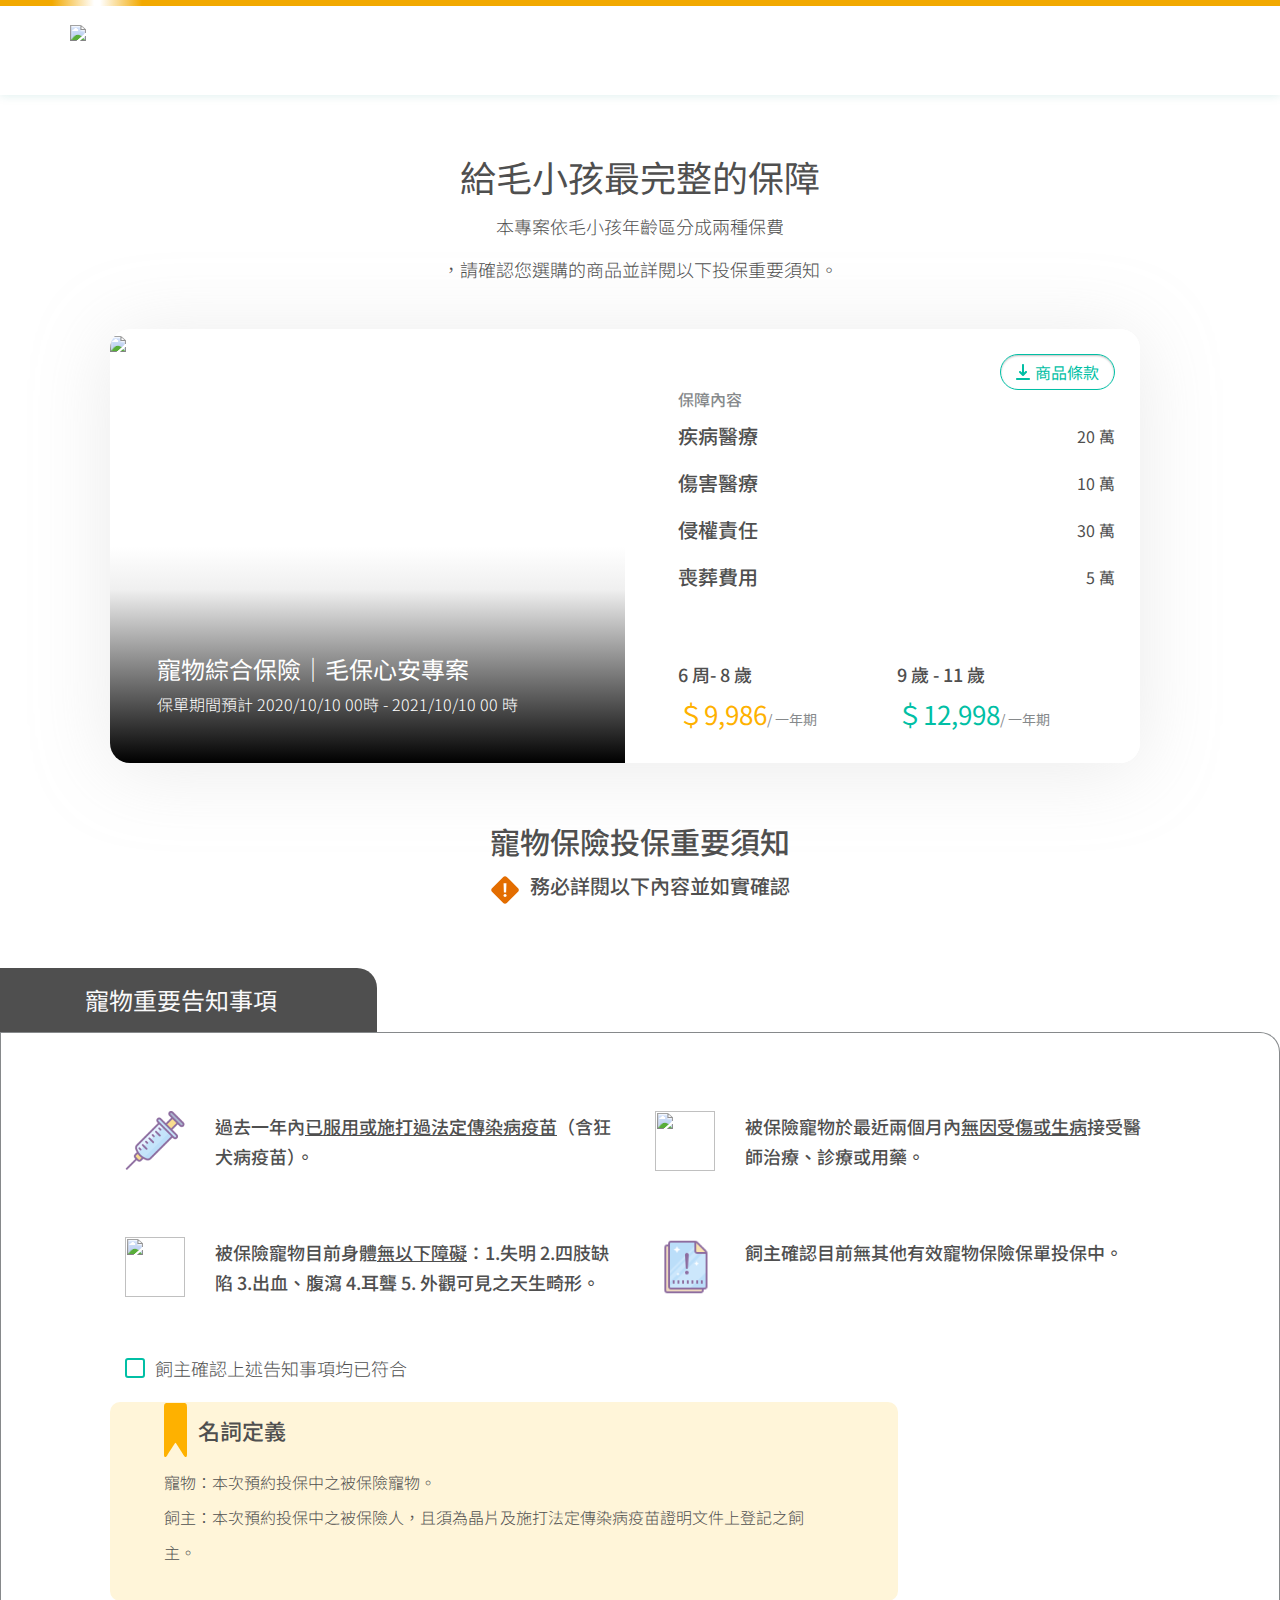
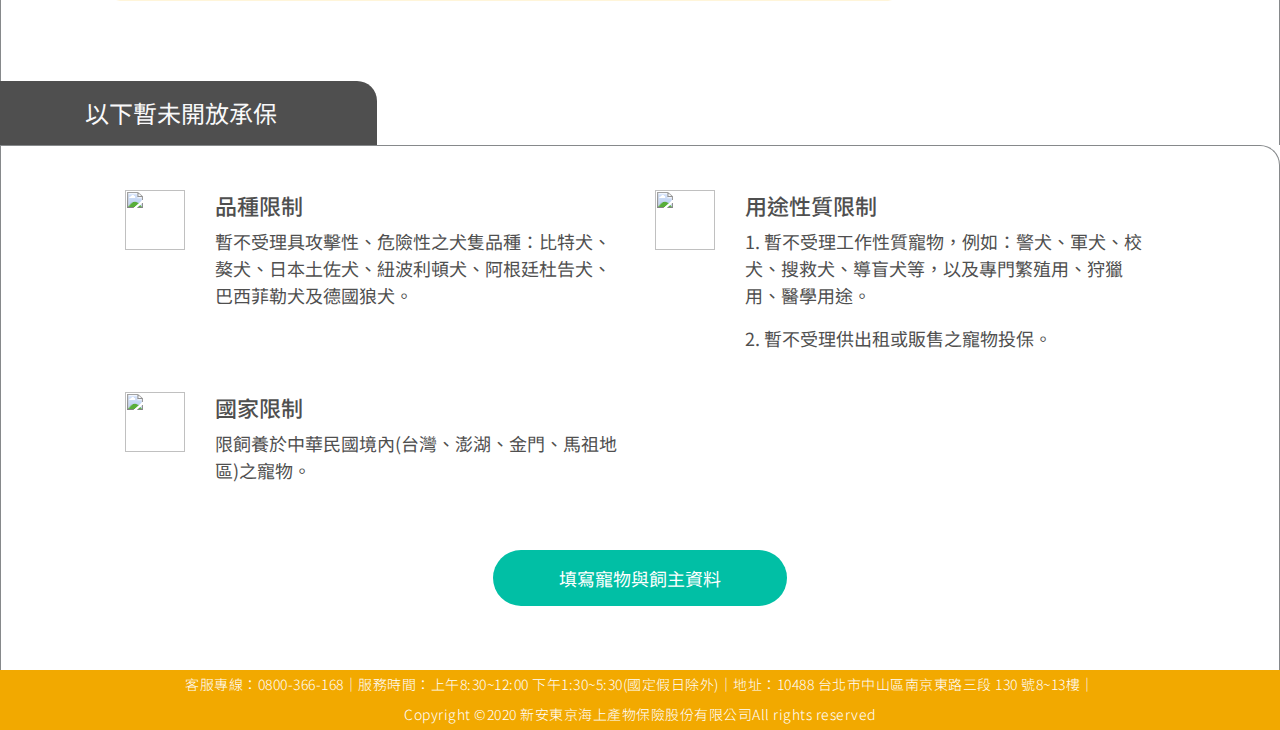
==== commit 668339e3: "feat init" ====
--- a/index.html
+++ b/index.html
@@ -1,12 +1,12 @@
 <!DOCTYPE html>
-<!-- saved from url=(0024)http://192.168.1.4:8080/ -->
+<!-- saved from url=(0041)http://192.168.1.4:8080/applicationNotice -->
 <html lang="en"><head><meta http-equiv="Content-Type" content="text/html; charset=UTF-8">
     
     <meta http-equiv="X-UA-Compatible" content="IE=edge">
     <meta name="viewport" content="width=device-width,initial-scale=1.0">
     <link rel="icon" href="http://192.168.1.4:8080/favicon.ico">
     <title>tmni_pet_insurance_frontend</title>
-  <link href="http://192.168.1.4:8080/2.0a928df179ebda674214.hot-update.js" rel="prefetch"><link href="./index_files/0.js" rel="prefetch"><link href="./index_files/1.js" rel="prefetch"><link href="http://192.168.1.4:8080/js/2.js" rel="prefetch"><link href="http://192.168.1.4:8080/js/3.js" rel="prefetch"><link href="http://192.168.1.4:8080/js/4.js" rel="prefetch"><link href="./index_files/app.js" rel="preload" as="script"><link href="./index_files/chunk-vendors.js" rel="preload" as="script"><style type="text/css">@import url(https://fonts.googleapis.com/css2?family=Noto+Sans+TC:wght@100;200;300;400;500;700&display=swap);</style><style type="text/css">@charset "UTF-8";
+  <link href="http://192.168.1.4:8080/2.0a928df179ebda674214.hot-update.js" rel="prefetch"><link href="./index_files/0.js" rel="prefetch"><link href="./index_files/1.js" rel="prefetch"><link href="http://192.168.1.4:8080/js/2.js" rel="prefetch"><link href="./index_files/3.js" rel="prefetch"><link href="http://192.168.1.4:8080/js/4.js" rel="prefetch"><link href="./index_files/app.js" rel="preload" as="script"><link href="./index_files/chunk-vendors.js" rel="preload" as="script"><style type="text/css">@import url(https://fonts.googleapis.com/css2?family=Noto+Sans+TC:wght@100;200;300;400;500;700&display=swap);</style><style type="text/css">@charset "UTF-8";
 html,
 body {
   width: 100%;
@@ -15263,8 +15263,617 @@
 #home[data-v-5954443c] {
     padding-bottom: 145px;
 }
-}</style><style shopback-extension-v6-0-3="" data-styled-version="4.2.0"></style></head>
-  <body>
+}</style><style shopback-extension-v6-0-3="" data-styled-version="4.2.0"></style><script charset="utf-8" src="./index_files/3.js"></script><style type="text/css">section.application_main_container .application_main_title h1.title[data-v-4354ef28] {
+  margin-top: 60px;
+}
+section.application_main_container .application_main_title .content[data-v-4354ef28] {
+  font-size: 1.125rem;
+  font-weight: 300;
+  margin-top: 15px;
+}
+section.application_main_container .application_main_card[data-v-4354ef28] {
+  margin-top: 30px;
+  width: 100%;
+  height: auto;
+  background-color: #ffffff;
+  border: #ffffff 0 solid;
+  border-radius: 20px;
+  overflow: hidden;
+  box-shadow: 0px 6px 80px 0px rgba(175, 174, 174, 0.25);
+}
+section.application_main_container .application_main_card .left[data-v-4354ef28] {
+  width: 100%;
+  height: auto;
+  padding: 0;
+}
+section.application_main_container .application_main_card .right[data-v-4354ef28] {
+  padding: 25px 25px 30px 53px;
+  background-color: #ffffff;
+}
+section.application_main_container .application_main_card .doggy[data-v-4354ef28] {
+  width: 100%;
+  height: auto;
+}
+section.application_main_container .application_main_card .gradient_mask[data-v-4354ef28] {
+  position: absolute;
+  bottom: 0;
+  width: 100%;
+  height: 50%;
+  background: dimgray;
+  background: linear-gradient(180deg, rgba(105, 105, 105, 0) 0%, rgba(105, 105, 105, 0.1) 20%, black 100%);
+}
+section.application_main_container .application_main_card .card_title[data-v-4354ef28] {
+  position: absolute;
+  bottom: 0;
+  width: 100%;
+  height: auto;
+  padding: 47px;
+}
+section.application_main_container .application_main_card .card_title *[data-v-4354ef28] {
+  color: #ffffff;
+}
+section.application_main_container .application_main_card .card_title h4[data-v-4354ef28] {
+  font-weight: 400;
+}
+section.application_main_container .application_main_card .card_title p[data-v-4354ef28] {
+  margin: 0;
+  font-weight: 300;
+}
+section.application_main_container a.product_terms_download_btn[data-v-4354ef28] {
+  width: auto;
+  height: auto;
+  background-color: #ffffff;
+  text-decoration: none;
+  border: #01bfa5 1px solid;
+  border-radius: 30px;
+  color: #01bfa5;
+  padding: 5px 15px 5px 15px;
+  box-shadow: inset 0px 1px 2px 0px rgba(0, 0, 0, 0.25);
+  float: right;
+}
+section.application_main_container a.product_terms_download_btn span[data-v-4354ef28] {
+  color: #01bfa5;
+  margin: 0;
+  margin-left: 5px;
+}
+section.application_main_container .ensure_content[data-v-4354ef28] {
+  width: 100%;
+  clear: both;
+}
+section.application_main_container .ensure_content li[data-v-4354ef28] {
+  list-style: none;
+  margin: 0;
+  justify-content: space-between;
+  margin-top: 15px;
+}
+section.application_main_container .ensure_content .ensure_detail_title[data-v-4354ef28] {
+  color: #86898b;
+}
+section.application_main_container .ensure_price[data-v-4354ef28] {
+  margin-top: 67px;
+}
+section.application_main_container .price_1[data-v-4354ef28],
+section.application_main_container .price_2[data-v-4354ef28] {
+  width: 50%;
+}
+section.application_main_container .price_1 .years[data-v-4354ef28],
+section.application_main_container .price_2 .years[data-v-4354ef28] {
+  font-size: 1.125rem;
+}
+section.application_main_container .price_1 .price[data-v-4354ef28],
+section.application_main_container .price_2 .price[data-v-4354ef28] {
+  font-size: 1.625rem;
+}
+section.application_main_container .price_1 .price span[data-v-4354ef28],
+section.application_main_container .price_2 .price span[data-v-4354ef28] {
+  color: #86898b;
+  font-size: 0.875rem;
+}
+section.application_main_container .price_1 .price[data-v-4354ef28] {
+  color: #feb100;
+}
+section.application_main_container .price_2 .price[data-v-4354ef28] {
+  color: #01bfa5;
+}
+@media (max-width: 991px) {
+section.application_main_container .price_1 .years[data-v-4354ef28],
+section.application_main_container .price_2 .years[data-v-4354ef28] {
+    font-size: 1.5rem;
+}
+section.application_main_container .price_1 .price span[data-v-4354ef28],
+section.application_main_container .price_2 .price span[data-v-4354ef28] {
+    font-size: 1.25rem;
+}
+section.application_main_container .ensure_content li[data-v-4354ef28] {
+    font-size: 1.5rem;
+    font-weight: normal;
+    margin-right: 22px;
+}
+section.application_main_container .ensure_content .ensure_detail_title[data-v-4354ef28] {
+    font-size: 1.25rem;
+}
+section.application_main_container .application_main_title > .content[data-v-4354ef28] {
+    font-size: 1.375rem;
+    line-height: 20px;
+    margin-top: 20px;
+    font-weight: 300;
+}
+section.application_main_container .application_main_card[data-v-4354ef28] {
+    margin-left: 0;
+    margin-right: 0;
+    background: transparent;
+    box-shadow: 0px 4px 4px 0px rgba(0, 0, 0, 0.25);
+}
+section.application_main_container .application_main_card .left[data-v-4354ef28] {
+    border-radius: 20px;
+    border: #cacccf 1px solid;
+    overflow: hidden;
+}
+section.application_main_container .application_main_card .right[data-v-4354ef28] {
+    border-radius: 20px;
+    transform: translateY(-30px);
+    z-index: 1;
+    padding: 12px 12px 0px 34px;
+}
+section.application_main_container .application_main_card .card_title h4[data-v-4354ef28] {
+    font-size: 1.625rem;
+}
+section.application_main_container .application_main_card .card_title p[data-v-4354ef28] {
+    font-size: 1.125rem;
+}
+a.product_terms_download_btn > span[data-v-4354ef28] {
+    font-size: 1.25rem;
+}
+}</style><style type="text/css">.gutter[data-v-38150136] {
+  padding-left: 0;
+  padding-right: 0;
+}
+.container-fluid[data-v-38150136] {
+  padding: 0;
+}
+input[type=checkbox][data-v-38150136] {
+  -webkit-appearance: none;
+  vertical-align: middle;
+  margin-top: 0;
+  background: #fff;
+  border: #01bfa5 solid 2px;
+  border-radius: 3px;
+  width: 20px;
+  height: 20px;
+}
+input[type=checkbox][data-v-38150136]:checked {
+  background: #01bfa5;
+}
+input[type=checkbox][data-v-38150136]:checked::after {
+  content: "";
+  position: absolute;
+  background: transparent;
+  border: #fff solid 2px;
+  border-top: none;
+  border-right: none;
+  height: 8px;
+  width: 16px;
+  transform: translate(0px, 1px) rotate(-45deg);
+}
+label[data-v-38150136] {
+  font-size: 1.125rem;
+  margin: 0;
+  margin-left: 10px;
+  font-weight: 300;
+}
+section.application_note_container .application_note_title[data-v-38150136] {
+  margin-top: 60px;
+}
+section.application_note_container .application_note_title h2.title[data-v-38150136] {
+  font-size: 1.875rem;
+}
+section.application_note_container .application_note_title .sub_title[data-v-38150136] {
+  justify-content: center;
+  font-size: 1.125rem;
+  margin-top: 15px;
+  align-items: center;
+}
+section.application_note_container .application_note_title .sub_title h5[data-v-38150136] {
+  margin-left: 10px;
+}
+section.application_note_container .pet_matter_content[data-v-38150136] {
+  width: 100%;
+  height: auto;
+  background-color: #ffffff;
+  border: #86898b 1px solid;
+  border-bottom: 0;
+  border-radius: 0 20px 0 0;
+  padding-bottom: 64px;
+}
+section.application_note_container .pet_matter_tag[data-v-38150136] {
+  text-align: center;
+}
+section.application_note_container .pet_matter_tag span[data-v-38150136] {
+  width: 392px;
+  height: 64px;
+  background-color: #4f4f4f;
+  border-radius: 0 20px 0 0;
+  display: block;
+  color: #f9f9fa;
+  font-size: 1.5rem;
+  line-height: 64px;
+}
+section.application_note_container .pet_matter_tag.tag_top[data-v-38150136] {
+  margin-top: 62px;
+}
+section.application_note_container .pet_matter_tag.right_line[data-v-38150136] {
+  border-right: #86898b 1px solid;
+}
+section.application_note_container .pet_matter_item[data-v-38150136] {
+  margin-top: 58px;
+}
+section.application_note_container .pet_matter_item h5[data-v-38150136] {
+  margin-left: 30px;
+  line-height: 30px;
+  font-size: 1.125rem;
+}
+section.application_note_container .pet_matter_item img[data-v-38150136] {
+  width: 60px;
+  height: 60px;
+}
+section.application_note_container .not_open_item[data-v-38150136] {
+  margin-top: 24px;
+}
+section.application_note_container .not_open_item h5[data-v-38150136] {
+  line-height: 30px;
+}
+section.application_note_container .not_open_item img[data-v-38150136] {
+  width: 60px;
+  height: 60px;
+}
+section.application_note_container .not_open_item .not_open_description[data-v-38150136] {
+  margin-left: 30px;
+}
+section.application_note_container .not_open_item .not_open_description h5[data-v-38150136] {
+  font-size: 1.375rem;
+}
+section.application_note_container .not_open_item .not_open_description p[data-v-38150136] {
+  font-size: 1.125rem;
+}
+section.application_note_container .check[data-v-38150136] {
+  margin-top: 50px;
+  align-items: center;
+}
+section.application_note_container .alert_md[data-v-38150136] {
+  margin-top: 20px;
+  padding-top: 15px;
+  padding-bottom: 15px;
+}
+section.application_note_container .alert_md .container[data-v-38150136] {
+  text-align: center;
+  background-color: #fcf3f3;
+  padding-top: 10px;
+  padding-bottom: 10px;
+}
+section.application_note_container .alert_md span[data-v-38150136] {
+  color: #ff2f2f;
+  font-size: 1.125rem;
+}
+section.application_note_container .alert[data-v-38150136] {
+  width: 100%;
+  height: auto;
+  background-color: #fff5d9;
+  margin-top: 20px;
+  padding-left: 53px;
+  padding-right: 63px;
+  padding-top: 0px;
+  padding-bottom: 30px;
+  max-width: 788px;
+  border-radius: 10px;
+}
+section.application_note_container .alert_title h5[data-v-38150136] {
+  line-height: 54px;
+  margin-left: 11px;
+  font-size: 1.375rem;
+}
+section.application_note_container .alert_content[data-v-38150136] {
+  line-height: 35px;
+  font-weight: 300;
+  margin: 0;
+}
+section.application_note_container .fill_info_btn[data-v-38150136] {
+  margin-top: 50px;
+  margin-left: auto;
+  margin-right: auto;
+  width: 176px;
+  height: 62px;
+  background-color: #feb100;
+  border: transparent 0 solid;
+  border-radius: 31px;
+  padding-left: 10px;
+  padding-right: 10px;
+  font-size: 1.375rem;
+  background-color: #01bfa5;
+  cursor: pointer;
+  height: 56px;
+  border-radius: 28px;
+  width: 294px;
+  text-align: center;
+}
+section.application_note_container .fill_info_btn span[data-v-38150136] {
+  text-align: center;
+  line-height: 56px;
+  color: #ffffff;
+  font-size: 1.125rem;
+}
+@media (max-width: 991px) {
+label[data-v-38150136] {
+    font-size: 1.375rem;
+}
+svg.triangle[data-v-38150136] {
+    width: 45;
+    height: 45;
+}
+input[type=checkbox][data-v-38150136] {
+    width: 30px;
+    height: 30px;
+}
+input[type=checkbox][data-v-38150136]:checked::after {
+    height: 10px;
+    width: 18px;
+    transform: translate(5px, 5px) rotate(-45deg);
+}
+section.application_note_container .pet_matter_item > h5[data-v-38150136] {
+    font-size: 1.375rem;
+    line-height: 35px;
+    font-weight: normal;
+    margin-top: 0;
+    margin-bottom: 0;
+}
+section.application_note_container .application_note_title h2.title[data-v-38150136] {
+    font-size: 2.25rem;
+    font-weight: normal;
+}
+section.application_note_container .application_note_title .sub_title h5[data-v-38150136] {
+    font-size: 1.375rem;
+}
+section.application_note_container .not_open_item[data-v-38150136] {
+    margin-top: 50px;
+}
+section.application_note_container .not_open_item h5[data-v-38150136] {
+    line-height: 30px;
+}
+section.application_note_container .not_open_item img[data-v-38150136] {
+    width: 60px;
+    height: 60px;
+}
+section.application_note_container .not_open_item .not_open_description h5[data-v-38150136] {
+    font-size: 1.625rem;
+    line-height: 35px;
+}
+section.application_note_container .not_open_item .not_open_description p[data-v-38150136] {
+    margin-top: 20px;
+}
+section.application_note_container .pet_matter_item[data-v-38150136] {
+    align-items: center;
+    margin-top: 0;
+}
+section.application_note_container .pet_matter_item > h5[data-v-38150136] {
+    border-bottom: #e8e8e8 1px solid;
+    width: 100%;
+    padding-top: 20px;
+    padding-bottom: 20px;
+}
+section.application_note_container .pet_matter_item.last > h5[data-v-38150136] {
+    border-bottom: 0;
+}
+section.application_note_container .pet_matter_item.last[data-v-38150136] {
+    border-bottom: #e8e8e8 1px solid;
+    align-items: center;
+    padding-left: 0;
+    padding-right: 0;
+    margin-left: 15px;
+    margin-right: 15px;
+}
+section.application_note_container .alert_md[data-v-38150136] {
+    display: block;
+    background-color: #fcf3f3;
+}
+section.application_note_container .alert_md span[data-v-38150136] {
+    font-size: 1.25rem;
+}
+section.application_note_container .alert_container > .row[data-v-38150136] {
+    margin-right: 0;
+    margin-left: 0;
+}
+section.application_note_container .not_open_item[data-v-38150136] {
+    margin-top: 40px;
+    border-bottom: #e8e8e8 1px solid;
+}
+section.application_note_container .not_open_item img[data-v-38150136] {
+    transform: translateY(-12px);
+}
+section.application_note_container .not_open_item .not_open_description[data-v-38150136] {
+    margin-left: 30px;
+}
+section.application_note_container .not_open_item .not_open_description p[data-v-38150136] {
+    font-size: 1.375rem;
+    float: left;
+    left: 0;
+    transform: translateX(-90px);
+    width: calc(100% + 90px);
+    line-height: 35px;
+}
+section.application_note_container .not_open_item.last[data-v-38150136] {
+    border-bottom: 0;
+}
+section.application_note_container .pet_matter_tag span[data-v-38150136] {
+    width: 328px;
+    font-size: 1.875rem;
+}
+section.application_note_container .fill_info_btn[data-v-38150136] {
+    width: auto;
+    margin-left: 20px;
+    margin-right: 20px;
+    height: 75px;
+    border-radius: 50px;
+}
+section.application_note_container .fill_info_btn span[data-v-38150136] {
+    line-height: 75px;
+    font-size: 1.5rem;
+}
+section.application_note_container .alert_content[data-v-38150136] {
+    font-size: 1.25rem;
+}
+}</style><style type="text/css">input[type=checkbox][data-v-3ad75832] {
+  -webkit-appearance: none;
+  vertical-align: middle;
+  margin-top: 0;
+  background: #fff;
+  border: #01bfa5 solid 2px;
+  border-radius: 3px;
+  width: 20px;
+  height: 20px;
+}
+input[type=checkbox][data-v-3ad75832]:checked {
+  background: #01bfa5;
+}
+input[type=checkbox][data-v-3ad75832]:checked::after {
+  content: "";
+  position: absolute;
+  background: transparent;
+  border: #fff solid 2px;
+  border-top: none;
+  border-right: none;
+  height: 8px;
+  width: 16px;
+  transform: translate(0px, 1px) rotate(-45deg);
+}
+.custom_dialog[data-v-3ad75832] {
+  width: 100%;
+  height: 100%;
+  background-color: rgba(14, 14, 14, 0.8);
+  z-index: 99999;
+  position: fixed;
+  top: 0;
+  left: 0;
+  overflow: hidden;
+}
+.custom_dialog .dialog_container[data-v-3ad75832] {
+  min-width: 576px;
+  width: 40%;
+  height: auto;
+  background-color: #ffffff;
+  position: relative;
+  margin: 0 auto;
+  top: 50%;
+  transform: translateY(-50%);
+  padding: 40px;
+  border-radius: 10px;
+}
+.custom_dialog .dialog_close_btn[data-v-3ad75832] {
+  position: relative;
+  width: 100%;
+  height: auto;
+  cursor: pointer;
+}
+.custom_dialog .dialog_close_btn img[data-v-3ad75832] {
+  float: right;
+}
+.custom_dialog h2.dialog_title[data-v-3ad75832] {
+  font-size: 1.875rem;
+  font-weight: normal;
+  text-align: center;
+}
+.custom_dialog .dialog_content[data-v-3ad75832] {
+  margin-top: 20px;
+}
+.custom_dialog .dialog_content p[data-v-3ad75832] {
+  font-size: 1rem;
+  font-weight: 300;
+  margin: 0;
+  margin-top: 20px;
+  color: #ff2f2f;
+}
+.custom_dialog .dialog_content .check[data-v-3ad75832] {
+  align-items: center;
+}
+.custom_dialog .dialog_content .check p[data-v-3ad75832] {
+  font-size: 1.125rem;
+  margin-left: 10px;
+  margin-top: 0px;
+  color: #4f4f4f;
+}
+.custom_dialog[data-v-3ad75832] ::-moz-placeholder {
+  color: #86898b;
+}
+.custom_dialog[data-v-3ad75832] :-ms-input-placeholder {
+  color: #86898b;
+}
+.custom_dialog[data-v-3ad75832] ::-ms-input-placeholder {
+  color: #86898b;
+}
+.custom_dialog[data-v-3ad75832] ::placeholder {
+  color: #86898b;
+}
+.custom_dialog .follow_btn[data-v-3ad75832] {
+  margin-top: 50px;
+  margin-left: auto;
+  margin-right: auto;
+  width: 176px;
+  height: 62px;
+  background-color: #feb100;
+  border: transparent 0 solid;
+  border-radius: 31px;
+  padding-left: 10px;
+  padding-right: 10px;
+  font-size: 1.375rem;
+  justify-content: center;
+  cursor: pointer;
+}
+.custom_dialog .follow_btn p[data-v-3ad75832] {
+  text-align: center;
+  line-height: 62px;
+  color: #ffffff;
+}
+.custom_dialog .follow_btn img[data-v-3ad75832] {
+  margin-left: 9px;
+}
+.custom_dialog .is_reserve[data-v-3ad75832] {
+  background-color: #01bfa5;
+  width: 264px;
+}
+@media (max-width: 575px) {
+input[type=checkbox][data-v-3ad75832] {
+    width: 30px;
+    height: 30px;
+}
+input[type=checkbox][data-v-3ad75832]:checked::after {
+    height: 10px;
+    width: 18px;
+    transform: translate(5px, 5px) rotate(-45deg);
+}
+.custom_dialog .dialog_container[data-v-3ad75832] {
+    min-width: 300px;
+    width: auto;
+    margin: 0 auto;
+    top: 50%;
+    transform: translateY(-50%);
+    padding: 40px;
+    border-radius: 10px;
+    margin-left: 30px;
+    margin-right: 30px;
+}
+.custom_dialog .dialog_content p[data-v-3ad75832] {
+    font-size: 1.375rem;
+}
+.custom_dialog .dialog_content .check p[data-v-3ad75832] {
+    font-size: 1.5rem;
+}
+.custom_dialog .dialog_close_btn img[data-v-3ad75832] {
+    width: 30px;
+    height: 30px;
+}
+.custom_dialog .follow_btn[data-v-3ad75832] {
+    width: 297px;
+}
+}</style><style type="text/css"></style></head>
+  <body style="">
     <noscript>
       <strong>We're sorry but tmni_pet_insurance_frontend doesn't work properly without JavaScript enabled. Please enable it to continue.</strong>
     </noscript>
@@ -15279,51 +15888,7 @@
     pointer-events: none !important; 
     z-index: -1 !important; 
     opacity: 0 !important;
-  " type="text/html" data="./index_files/saved_resource.html"></object></nav><div class="main"><div data-v-5954443c="" id="home"><!----><header data-v-ecae4ade="" data-v-5954443c=""><div data-v-ecae4ade="" class="container-md custom_container_lg"><div data-v-ecae4ade="" class="row"><div data-v-ecae4ade="" class="header_media col-xl-7 col-lg-6"><iframe data-v-ecae4ade="" type="text/html" src="./index_files/778oM7Vs5_o.html" frameborder="0" allowfullscreen="allowfullscreen" height="416.8125"></iframe><object aria-hidden="true" tabindex="-1" style="
-    display: block !important; 
-    position: absolute !important; 
-    top: 0 !important; 
-    left: 0 !important; 
-    width: 100% !important; 
-    height: 100% !important; 
-    overflow: hidden !important; 
-    pointer-events: none !important; 
-    z-index: -1 !important; 
-    opacity: 0 !important;
-  " type="text/html" data="./index_files/saved_resource(1).html"></object></div><div data-v-ecae4ade="" class="header_event col-xl-5 col-lg-6 text-center"><div data-v-ecae4ade="" class="header_event_title"><h2 data-v-ecae4ade="">寵圈圈 × 新安東京海上產險</h2><h2 data-v-ecae4ade="">毛保心安專案</h2></div><div data-v-ecae4ade="" class="header_event_description"><h5 data-v-ecae4ade="">最害怕毛小孩生病，醫療費兩、三萬，往往牙一咬就過去，怕的是動輒十幾二十萬的醫療費。而市面上的寵物險，卻沒辦法滿足這個需求？！</h5></div><div data-v-ecae4ade="" class="header_event_time"><p data-v-ecae4ade="">預約投保時程<span data-v-ecae4ade="">2020/9/3 - 9/24</span></p><div data-v-ecae4ade="" class="progress_bar_full"><div data-v-ecae4ade="" class="progress_bar" style="width: 0%; height: 12px; background-color: rgb(254, 177, 0);"></div></div></div><div data-v-ecae4ade="" class="header_event_info flex_h"><div data-v-ecae4ade="" class="event_info_item flex_v"><h4 data-v-ecae4ade="">目前人數</h4><p data-v-ecae4ade="">0</p></div><div data-v-ecae4ade="" class="event_info_item flex_v"><h4 data-v-ecae4ade="">達標人數</h4><p data-v-ecae4ade="">0</p></div><div data-v-ecae4ade="" class="event_info_item flex_v"><h4 data-v-ecae4ade="">達成率</h4><p data-v-ecae4ade="">0%</p></div></div></div></div></div></header><div data-v-1057b6fa="" data-v-5954443c="" style="position: relative !important;"><section data-v-1057b6fa="" class="action_container"><div data-v-1057b6fa="" class="container custom_container_lg"><div data-v-1057b6fa="" class="row align-items-center"><div data-v-1057b6fa="" class="col-xl-7 col-lg-6"><h5 data-v-1057b6fa="" class="action_title">寵圈圈 × 新安東京海上產險 毛保心安專案</h5></div><div data-v-1057b6fa="" class="action col-xl-5 col-lg-6 flex_h"><div data-v-1057b6fa="" class="main_btn">立即預約</div><div data-v-1057b6fa="" class="main_btn yellow">追蹤活動</div></div></div></div></section><div data-v-1057b6fa="" class=""></div><object aria-hidden="true" tabindex="-1" style="
-    display: block !important; 
-    position: absolute !important; 
-    top: 0 !important; 
-    left: 0 !important; 
-    width: 100% !important; 
-    height: 100% !important; 
-    overflow: hidden !important; 
-    pointer-events: none !important; 
-    z-index: -1 !important; 
-    opacity: 0 !important;
-  " type="text/html" data="./index_files/saved_resource(2).html"></object></div><section data-v-01a7cc31="" data-v-5954443c="" class="action_container_md"><div data-v-01a7cc31="" class="container custom_container_lg"><div data-v-01a7cc31="" class="row align-items-center"><div data-v-01a7cc31="" class="action col-sm-12 flex_h"><div data-v-01a7cc31="" class="main_btn flex_h"><img data-v-01a7cc31="" src="./index_files/cart.b4a91675.svg"><h5 data-v-01a7cc31="">立即預約</h5></div><div data-v-01a7cc31="" class="main_btn yellow flex_h"><img data-v-01a7cc31="" src="./index_files/bytesize_heart.3b16e621.svg"><h5 data-v-01a7cc31="">追蹤活動</h5></div></div></div></div></section><div data-v-2b211530="" data-v-5954443c="" id="product_intro"><section data-v-2b211530="" class="notice_container"><div data-v-2b211530="" class="container custom_container_lg"><div data-v-2b211530="" class="row"><div data-v-2b211530="" class="col"><div data-v-2b211530="" class="notice_top_bar"></div><div data-v-2b211530="" class="notice_content"><div data-v-2b211530="" class="container"><div data-v-2b211530="" class="notice_block_container row"><div data-v-2b211530="" class="notice_block_1 col-lg-6 col-md-12"><div data-v-2b211530="" class="top_bar"></div><h5 data-v-2b211530="" class="notice_title_md">預約投保活動須知</h5><h5 data-v-2b211530="" class="notice_btn_md">同意事項與聲明</h5><div data-v-2b211530="" class="notice_content_text"><p data-v-2b211530="">1. 本次預約活動期間：2020/9/3~2020/9/24</p><p data-v-2b211530="">2. 本次活動需達 200 位(含)以上之預約人數，預約投保保單始可生效，相關預約投保進度將於活動截止日前另行通知。</p><p data-v-2b211530="">3. 活動內容如有任何異動將公佈於本活動網站，本公司享有對本活動最終解釋及更改之權利。</p></div></div><div data-v-2b211530="" class="notice_block_2 col-lg-6 col-md-12"><div data-v-2b211530="" class="top_bar"></div><h5 data-v-2b211530="" class="notice_btn_md">預約投保活動須知</h5><h5 data-v-2b211530="" class="notice_title_md">同意事項與聲明</h5><div data-v-2b211530="" class="notice_content_text"><p data-v-2b211530="">1. 參加預約投保需以寵物所有人(飼主本人)為被保險人，且需為年滿 20 歲之本國人。</p><p data-v-2b211530="">2. 預約投保之寵物需於 1 年內有施打法定傳染病疫苗並已植入晶片。</p><p data-v-2b211530="">3. 同意透過飼主本人之手機或電子郵件驗證身份。</p><p data-v-2b211530="">4. 預約投保需使用飼主本人信用卡進行驗證。</p></div></div></div></div></div></div></div></div><img data-v-2b211530="" srcset="/img/cat-toe-bean.89496a61.png 1x,/img/cat-toe-bean@2x.377f758e.png 1.5x,/img/cat-toe-bean@2x.377f758e.png 2x" src="./index_files/cat-toe-bean.89496a61.png" class="cat_toe_bean_img"></section><section data-v-2b211530="" class="product_intro_container"><div data-v-2b211530="" class="container custom_container_md"><div data-v-2b211530="" class="row"><div data-v-2b211530="" class="product_intro_title col-lg-3 text-left flex_v"><h1 data-v-2b211530="" class="title">商品介紹</h1></div><div data-v-2b211530="" class="product_intro_content col-lg-6 text-left"><h4 data-v-2b211530="">全方位保障，照顧毛孩沒負擔</h4><p data-v-2b211530="">新安東京海上產險寵物保險，目前受理 6 周 -11 歲的貓、狗預約投保，可續保至 14 歲。需以毛小孩之年齡區分為 6 周 - 8 歲與 9 歲 - 11 歲計算首年度保險費。</p></div></div></div><div data-v-2b211530="" class="container-fluid product_solution"><div data-v-2b211530="" class="product_solution_content container custom_container_md"><div data-v-2b211530="" class="row align-items-center"><div data-v-2b211530="" class="product_solution_img_md col-lg-6 text-center"><img data-v-2b211530="" srcset="/img/pets.5be61fc4.jpg 1x,/img/pets@2x.23e1b0a1.jpg 1.5x,/img/pets@2x.23e1b0a1.jpg 2x" src="./index_files/pets.5be61fc4.jpg"></div><div data-v-2b211530="" class="product_solution_price col-lg-3 col-md-6 col-sm-6 col-6"><h5 data-v-2b211530="" class="price_board_title">6 周- 8 歲</h5><div data-v-2b211530="" class="price_board board_1"><h5 data-v-2b211530="" class="price_board_title_md">6 周- 8 歲</h5><div data-v-2b211530="" class="origin_price flex_h"><h5 data-v-2b211530="">定 價</h5><div data-v-2b211530="" class="origin_price_num"><p data-v-2b211530="">$ 12,524</p></div></div><div data-v-2b211530="" class="discount_price flex_h"><h5 data-v-2b211530="">優惠價</h5><p data-v-2b211530="">$9,986</p></div><p data-v-2b211530="" class="year">/ 一年期</p></div></div><div data-v-2b211530="" class="product_solution_img col-lg-6"><img data-v-2b211530="" srcset="/img/pets.5be61fc4.jpg 1x,/img/pets@2x.23e1b0a1.jpg 1.5x,/img/pets@2x.23e1b0a1.jpg 2x" src="./index_files/pets.5be61fc4.jpg"></div><div data-v-2b211530="" class="product_solution_price col-6 col-md-6 col-lg-3"><h5 data-v-2b211530="" class="price_board_title">9 歲 - 11 歲</h5><div data-v-2b211530="" class="price_board board_2"><h5 data-v-2b211530="" class="price_board_title_md">9 歲 - 11 歲</h5><div data-v-2b211530="" class="origin_price flex_h"><h5 data-v-2b211530="">定 價</h5><div data-v-2b211530="" class="origin_price_num"><p data-v-2b211530="">$ 16,302</p></div></div><div data-v-2b211530="" class="discount_price flex_h"><h5 data-v-2b211530="">優惠價</h5><p data-v-2b211530="">$12,998</p></div><p data-v-2b211530="" class="year">/ 一年期</p></div></div></div></div></div></section><object aria-hidden="true" tabindex="-1" style="
-    display: block !important; 
-    position: absolute !important; 
-    top: 0 !important; 
-    left: 0 !important; 
-    width: 100% !important; 
-    height: 100% !important; 
-    overflow: hidden !important; 
-    pointer-events: none !important; 
-    z-index: -1 !important; 
-    opacity: 0 !important;
-  " type="text/html" data="./index_files/saved_resource(3).html"></object></div><section data-v-43e51d08="" data-v-5954443c="" class="comparison_container" style="position: relative !important;"><div data-v-43e51d08="" class="container custom_container_md"><div data-v-43e51d08="" class="container"><div data-v-43e51d08="" class="row"><div data-v-43e51d08="" class="col"><h2 data-v-43e51d08="" class="title">為何選擇<span data-v-43e51d08="">新安東京海上寵物險？</span></h2></div></div><div data-v-43e51d08="" class="product row"><div data-v-43e51d08="" class="tmni_product col-lg-6"><div data-v-43e51d08="" class="top_bar"></div><div data-v-43e51d08="" class="product_title notice_title_md flex_h"><img data-v-43e51d08="" srcset="[data-uri] 1x,[data-uri] 1.5x,[data-uri] 2x" src="[data-uri]"><h5 data-v-43e51d08="">新安東京海上</h5></div><h5 data-v-43e51d08="" class="notice_btn_md">其他市面上專案</h5><div data-v-43e51d08="" class="product_content"><p data-v-43e51d08="">年齡滿 6 周即可投保，最高續保到 14 歲</p><span data-v-43e51d08="">（依晶片內記載之出生年月日起算）</span><div data-v-43e51d08="" class="divider"></div><p data-v-43e51d08="">年度保額內理賠次數無限制</p><div data-v-43e51d08="" class="divider"></div><p data-v-43e51d08="">門診、住院、手術無分項給付限制</p><div data-v-43e51d08="" class="divider"></div><p data-v-43e51d08="">傷害與疾病醫療、喪葬費用保障 免自負額</p><div data-v-43e51d08="" class="divider"></div></div></div><div data-v-43e51d08="" class="other_product col-lg-6"><div data-v-43e51d08="" class="top_bar"></div><div data-v-43e51d08="" class="product_title notice_btn_md flex_h"><img data-v-43e51d08="" srcset="[data-uri] 1x,[data-uri] 1.5x,[data-uri] 2x" src="[data-uri]"><h5 data-v-43e51d08="">新安東京海上</h5></div><h5 data-v-43e51d08="" class="notice_title_md">其他市面上專案</h5><div data-v-43e51d08="" class="product_content"><p data-v-43e51d08="">多數 8 周才能投保，最高續保到 13 歲</p><div data-v-43e51d08="" class="divider"></div><p data-v-43e51d08="">通常有年度理賠次數的限制</p><div data-v-43e51d08="" class="divider"></div><p data-v-43e51d08="">醫療給付有門診、住院、手術分項限制</p><div data-v-43e51d08="" class="divider"></div><p data-v-43e51d08="">醫療給付有自負額或補償比例的限制</p><div data-v-43e51d08="" class="divider"></div><p data-v-43e51d08="">普遍保額較低，難彌補突發高額醫療費用</p><div data-v-43e51d08="" class="divider"></div><p data-v-43e51d08="">傷害醫療與疾病醫療需要共用保額</p><div data-v-43e51d08="" class="divider"></div></div></div></div></div></div><object aria-hidden="true" tabindex="-1" style="
-    display: block !important; 
-    position: absolute !important; 
-    top: 0 !important; 
-    left: 0 !important; 
-    width: 100% !important; 
-    height: 100% !important; 
-    overflow: hidden !important; 
-    pointer-events: none !important; 
-    z-index: -1 !important; 
-    opacity: 0 !important;
-  " type="text/html" data="./index_files/saved_resource(4).html"></object></section><section data-v-566755e5="" data-v-5954443c="" class="insured_amount"><div data-v-566755e5="" class="container custom_container_md"><div data-v-566755e5="" class="container"><div data-v-566755e5="" class="insured_amount_table_container row"><div data-v-566755e5="" class="amount_header col-lg-12"><h5 data-v-566755e5="">新安東京海上產險｜毛保心安專案保額</h5></div><div data-v-566755e5="" class="amount_container col-lg-3"><h6 data-v-566755e5="">疾病醫療</h6><div data-v-566755e5="" class="amount flex_h"><p data-v-566755e5="">20 萬</p><img data-v-566755e5="" srcset="[data-uri] 1x,[data-uri] 1.5x,[data-uri] 2x" src="[data-uri]"><span data-v-566755e5="">（免自負額）</span></div></div><div data-v-566755e5="" class="amount_container col-lg-3"><h6 data-v-566755e5="">傷害醫療</h6><div data-v-566755e5="" class="amount flex_h"><p data-v-566755e5="">10 萬</p><img data-v-566755e5="" srcset="[data-uri] 1x,[data-uri] 1.5x,[data-uri] 2x" src="[data-uri]"><span data-v-566755e5="">（免自負額）</span></div></div><div data-v-566755e5="" class="amount_container col-lg-3"><h6 data-v-566755e5="">喪葬費用</h6><div data-v-566755e5="" class="amount flex_h"><p data-v-566755e5="">2 萬</p><img data-v-566755e5="" srcset="[data-uri] 1x,[data-uri] 1.5x,[data-uri] 2x" src="[data-uri]"><span data-v-566755e5="">（免自負額）</span></div></div><div data-v-566755e5="" class="amount_container col-lg-3"><h6 data-v-566755e5="">侵權責任</h6><div data-v-566755e5="" class="amount flex_h"><p data-v-566755e5="">30 萬</p><span data-v-566755e5="">（自負額 10%）</span></div></div></div></div></div></section><section data-v-2169b5e1="" data-v-5954443c="" class="ensure_description_container"><div data-v-2169b5e1="" class="container custom_container_md"><div data-v-2169b5e1="" class="row"><div data-v-2169b5e1="" class="col-lg-8"><h1 data-v-2169b5e1="" class="title">四大保障範圍說明</h1></div><div data-v-2169b5e1="" class="col-lg-4 text-right"><a data-v-2169b5e1="" href="http://192.168.1.4:8080/" class="product_terms_download_btn flex_h"><img data-v-2169b5e1="" src="./index_files/download.5bfc97c9.svg"><p data-v-2169b5e1="">商品條款</p></a></div></div><div data-v-2169b5e1="" class="row ensure_detail"><div data-v-2169b5e1="" class="col-md-6"><div data-v-2169b5e1="" class="ensure_detail_title flex_h"><img data-v-2169b5e1="" srcset="[data-uri] 1x,/img/pill@2x.d2822eec.png 1.5x,/img/pill@2x.d2822eec.png 2x" src="[data-uri]"><h4 data-v-2169b5e1="">寵物<span data-v-2169b5e1="">疾病</span>醫療費用補償保險</h4></div><div data-v-2169b5e1="" class="ensure_detail_content"><p data-v-2169b5e1="">毛孩因生病，到合格獸醫院就診，保險公司就飼主實際支出之醫療費用，在保額內提供理賠，例如門診費用、住院費用、手術費用等。</p></div><div data-v-2169b5e1="" class="ensure_detail_price"><h6 data-v-2169b5e1="">最高保額<span data-v-2169b5e1="">20萬</span></h6><img data-v-2169b5e1="" src="./index_files/price_decoration.620d8d81.svg"></div></div><div data-v-2169b5e1="" class="col-md-6"><div data-v-2169b5e1="" class="ensure_detail_title flex_h"><img data-v-2169b5e1="" srcset="[data-uri] 1x,/img/bandage@2x.860a720a.png 1.5x,/img/bandage@2x.860a720a.png 2x" src="[data-uri]"><h4 data-v-2169b5e1="">寵物<span data-v-2169b5e1="">意外</span>醫療費用補償保險</h4></div><div data-v-2169b5e1="" class="ensure_detail_content"><p data-v-2169b5e1="">毛孩因意外受傷，到合格獸醫院就診，保險公司就飼主實際支出之醫療費用，在保額內提供理賠，例如門診費用、住院費用、手術費用等。</p></div><div data-v-2169b5e1="" class="ensure_detail_price"><h6 data-v-2169b5e1="">最高保額<span data-v-2169b5e1="">10萬</span></h6><img data-v-2169b5e1="" src="./index_files/price_decoration.620d8d81.svg"></div></div><div data-v-2169b5e1="" class="col-md-6"><div data-v-2169b5e1="" class="ensure_detail_title flex_h"><img data-v-2169b5e1="" srcset="[data-uri] 1x,/img/bite@2x.a2869973.png 1.5x,/img/bite@2x.a2869973.png 2x" src="[data-uri]"><h4 data-v-2169b5e1="">寵物<span data-v-2169b5e1="">侵權</span>責任保險</h4></div><div data-v-2169b5e1="" class="ensure_detail_content"><p data-v-2169b5e1="">因毛孩行為導致第三人受傷、死亡或財物損害，飼主依法被請求賠償時，保險公司在保額內提供理賠。</p></div><div data-v-2169b5e1="" class="ensure_detail_price"><h6 data-v-2169b5e1="">最高保額<span data-v-2169b5e1="">30萬</span></h6><img data-v-2169b5e1="" src="./index_files/price_decoration.620d8d81.svg"></div></div><div data-v-2169b5e1="" class="col-md-6"><div data-v-2169b5e1="" class="ensure_detail_title flex_h"><img data-v-2169b5e1="" srcset="[data-uri] 1x,/img/headstone@2x.8a4e5439.png 1.5x,/img/headstone@2x.8a4e5439.png 2x" src="[data-uri]"><h4 data-v-2169b5e1="">寵物<span data-v-2169b5e1="">喪葬</span>費用保險</h4></div><div data-v-2169b5e1="" class="ensure_detail_content"><p data-v-2169b5e1="">毛孩因疾病或遇意外傷害身故時，保險公司就飼主實際支出之喪葬費用，在保額內提供理賠。</p></div><div data-v-2169b5e1="" class="ensure_detail_price"><h6 data-v-2169b5e1="">最高保額<span data-v-2169b5e1="">2萬</span></h6><img data-v-2169b5e1="" src="./index_files/price_decoration.620d8d81.svg"></div></div></div><div data-v-2169b5e1="" class="ensure_detail_sm row"><div data-v-2169b5e1="" class="col"><div data-v-2169b5e1="" class="swiper-container swiper-container-initialized swiper-container-horizontal" style="cursor: grab;"> <div class="swiper-wrapper" style="transition-duration: 0ms;"><div data-v-2169b5e1="" class="swiper-slide swiper-slide"><img data-v-2169b5e1="" src="./index_files/number_1_bg.10bf5be7.svg" class="number_bg"><div data-v-2169b5e1="" class="ensure_detail_title flex_h"><img data-v-2169b5e1="" srcset="[data-uri] 1x,/img/pill@2x.d2822eec.png 1.5x,/img/pill@2x.d2822eec.png 2x" src="[data-uri]"><h4 data-v-2169b5e1="">寵物<span data-v-2169b5e1="">疾病</span>醫療費用補償保險</h4></div><div data-v-2169b5e1="" class="ensure_detail_content"><p data-v-2169b5e1="">毛孩因生病，到合格獸醫院就診，保險公司就飼主實際支出之醫療費用，在保額內提供理賠，例如門診費用、住院費用、手術費用等。</p></div><div data-v-2169b5e1="" class="ensure_detail_price"><h6 data-v-2169b5e1="">最高保額<span data-v-2169b5e1="">20萬</span></h6><img data-v-2169b5e1="" src="./index_files/price_decoration.620d8d81.svg"></div></div><div data-v-2169b5e1="" class="swiper-slide swiper-slide"><img data-v-2169b5e1="" src="./index_files/number_2_bg.0c83abe0.svg" class="number_bg"><div data-v-2169b5e1="" class="ensure_detail_title flex_h"><img data-v-2169b5e1="" srcset="[data-uri] 1x,/img/bandage@2x.860a720a.png 1.5x,/img/bandage@2x.860a720a.png 2x" src="[data-uri]"><h4 data-v-2169b5e1="">寵物<span data-v-2169b5e1="">意外</span>醫療費用補償保險</h4></div><div data-v-2169b5e1="" class="ensure_detail_content"><p data-v-2169b5e1="">毛孩因意外受傷，到合格獸醫院就診，保險公司就飼主實際支出之醫療費用，在保額內提供理賠，例如門診費用、住院費用、手術費用等。</p></div><div data-v-2169b5e1="" class="ensure_detail_price"><h6 data-v-2169b5e1="">最高保額<span data-v-2169b5e1="">10萬</span></h6><img data-v-2169b5e1="" src="./index_files/price_decoration.620d8d81.svg"></div></div><div data-v-2169b5e1="" class="swiper-slide swiper-slide"><img data-v-2169b5e1="" src="./index_files/number_3_bg.880c4cea.svg" class="number_bg"><div data-v-2169b5e1="" class="ensure_detail_title flex_h"><img data-v-2169b5e1="" srcset="[data-uri] 1x,/img/bite@2x.a2869973.png 1.5x,/img/bite@2x.a2869973.png 2x" src="[data-uri]"><h4 data-v-2169b5e1="">寵物<span data-v-2169b5e1="">侵權</span>責任保險</h4></div><div data-v-2169b5e1="" class="ensure_detail_content"><p data-v-2169b5e1="">因毛孩行為導致第三人受傷、死亡或財物損害，飼主依法被請求賠償時，保險公司在保額內提供理賠。</p></div><div data-v-2169b5e1="" class="ensure_detail_price"><h6 data-v-2169b5e1="">最高保額<span data-v-2169b5e1="">30萬</span></h6><img data-v-2169b5e1="" src="./index_files/price_decoration.620d8d81.svg"></div></div><div data-v-2169b5e1="" class="swiper-slide swiper-slide"><img data-v-2169b5e1="" src="./index_files/number_4_bg.8d05594f.svg" class="number_bg"><div data-v-2169b5e1="" class="ensure_detail_title flex_h"><img data-v-2169b5e1="" srcset="[data-uri] 1x,/img/headstone@2x.8a4e5439.png 1.5x,/img/headstone@2x.8a4e5439.png 2x" src="[data-uri]"><h4 data-v-2169b5e1="">寵物<span data-v-2169b5e1="">喪葬</span>費用保險</h4></div><div data-v-2169b5e1="" class="ensure_detail_content"><p data-v-2169b5e1="">毛孩因疾病或遇意外傷害身故時，保險公司就飼主實際支出之喪葬費用，在保額內提供理賠。</p></div><div data-v-2169b5e1="" class="ensure_detail_price"><h6 data-v-2169b5e1="">最高保額<span data-v-2169b5e1="">2萬</span></h6><img data-v-2169b5e1="" src="./index_files/price_decoration.620d8d81.svg"></div></div></div>    <span class="swiper-notification" aria-live="assertive" aria-atomic="true"></span></div><img data-v-2169b5e1="" src="./index_files/pre_circle_arrow.e5117a7e.svg" class="swiper-prev"><img data-v-2169b5e1="" src="./index_files/next_circle_arrow.2c1ecfa4.svg" class="swiper-next"></div></div></div></section><section data-v-5954443c="" class="chart_rate_container"><div data-v-5954443c="" class="container custom_container_md"><div data-v-5954443c="" class="row"><div data-v-5954443c="" class="col-lg-12"><h1 data-v-5954443c="" class="title">一起加入守護毛孩的行列</h1></div><div data-v-5954443c="" class="col-6 col-lg-3"><div data-v-5954443c="" class="pie_chart"><svg data-v-5954443c="" viewbox="50 50 100 100"><circle data-v-5954443c="" cx="80" cy="80" r="80" style="fill: rgb(240, 183, 121);"></circle><path data-v-5954443c="" id="test1" style="fill: rgb(255, 216, 118); stroke: rgb(255, 255, 255); stroke-width: 1;"></path></svg><div data-v-5954443c="" class="rate_container flex_h"><div data-v-5954443c="" class="rate dog flex_v"><h2 data-v-5954443c="">0<span data-v-5954443c="">%</span></h2><div data-v-5954443c="" class="animal_container flex_h"><img data-v-5954443c="" src="./index_files/fxemoji_dogside.9021709e.svg"><p data-v-5954443c="">汪汪</p></div></div><div data-v-5954443c="" class="rate cat flex_v"><h2 data-v-5954443c="">0<span data-v-5954443c="">%</span></h2><div data-v-5954443c="" class="animal_container flex_h"><img data-v-5954443c="" src="./index_files/twemoji_cat.1404697d.svg"><p data-v-5954443c="">喵喵</p></div></div></div></div></div><div data-v-5954443c="" class="col-6 col-lg-3"><div data-v-5954443c="" class="pie_chart"><svg data-v-5954443c="" viewbox="50 50 100 100"><circle data-v-5954443c="" cx="80" cy="80" r="80" style="fill: rgb(240, 183, 121);"></circle><path data-v-5954443c="" id="test1" d="M 80,80 L 80,0 A 80,80 0 0,0 25.23623152570488,138.3174901937129 Z" style="fill: rgb(255, 216, 118); stroke: rgb(255, 255, 255); stroke-width: 1;"></path></svg><div data-v-5954443c="" class="rate_container flex_h"><div data-v-5954443c="" class="rate man flex_v"><h2 data-v-5954443c="">0<span data-v-5954443c="">%</span></h2><div data-v-5954443c="" class="animal_container flex_h"><img data-v-5954443c="" src="./index_files/man.8ecab2d7.svg"><p data-v-5954443c="">男孩</p></div></div><div data-v-5954443c="" class="rate woman flex_v"><h2 data-v-5954443c="">0<span data-v-5954443c="">%</span></h2><div data-v-5954443c="" class="animal_container flex_h"><img data-v-5954443c="" src="./index_files/woman.7d8b73a9.svg"><p data-v-5954443c="">女孩</p></div></div></div></div></div><div data-v-5954443c="" class="col-12 col-lg-6"><div data-v-5954443c="" class="pie_chart"></div></div></div><div data-v-5954443c="" class="row"><div data-v-5954443c="" class="col-lg-12 text-center"><div data-v-5954443c="" class="notify_next_action_btn"><h4 data-v-5954443c="">通知我下一檔活動</h4><img data-v-5954443c="" src="./index_files/next.b90bcc6c.svg"></div></div></div></div></section><section data-v-e1f651ce="" data-v-5954443c="" class="question_container"><div data-v-e1f651ce="" class="container custom_container_md"><div data-v-e1f651ce="" class="row"><div data-v-e1f651ce="" class="col-lg-12"><h1 data-v-e1f651ce="" class="title">常見問題</h1></div><div data-v-e1f651ce="" class="col-lg-12"><a data-v-e1f651ce="" class="question_btn question_btn_selected">投保規範及商品</a><a data-v-e1f651ce="" class="question_btn">預約投保流程</a></div></div></div><div data-v-3bb18c79="" data-v-e1f651ce="" class="container custom_container_md"><div data-v-3bb18c79="" class="row"><div data-v-3bb18c79="" class="col-lg-12"><div data-v-3bb18c79="" class="question_item flex_h"><div data-v-3bb18c79="" class="question_left_mark"></div><div data-v-3bb18c79="" class="question_content"><div data-v-3bb18c79="" class="question_content_shrink_content flex_h"><h5 data-v-3bb18c79="">若寵物目前已經受傷或生病在治療中的話，還可以投保嗎?</h5><img data-v-3bb18c79="" src="./index_files/arrow_bottom.458c66df.svg"></div><div data-v-3bb18c79="" class="question_content_expand_content"><p data-v-3bb18c79="">若目前您的寵物已經受傷或生病，或已有失明、四肢缺陷、出血、腹瀉、耳聾、外觀可見之天生畸形的身體狀況，本公司無法受理預約投保。</p></div></div></div></div><div data-v-3bb18c79="" class="col-lg-12"><div data-v-3bb18c79="" class="question_item flex_h"><div data-v-3bb18c79="" class="question_left_mark"></div><div data-v-3bb18c79="" class="question_content"><div data-v-3bb18c79="" class="question_content_shrink_content flex_h"><h5 data-v-3bb18c79="">寵物品種/用途/地區等否有投保限制呢? 混種之寵物如何選擇呢?</h5><img data-v-3bb18c79="" src="./index_files/arrow_bottom.458c66df.svg"></div><div data-v-3bb18c79="" class="question_content_expand_content"><p data-v-3bb18c79="">貓、犬請依網站上提供之品種選項選擇，混種寵物請選擇米克斯，但若與具攻擊性之寵物混種者，本公司暫不受理預約投保。</p><p data-v-3bb18c79="">◆若寵物有以下情況者，本公司暫不受理預約投保：</p><p data-v-3bb18c79="">1.具攻擊性、危險性之犬隻品種，例如：比特犬、獒犬、日本土佐犬、紐波利頓犬、阿根廷杜告犬、巴西菲勒犬、及德國狼犬。</p><p data-v-3bb18c79="">2.工作性質寵物，例如：警犬、軍犬、校犬、搜救犬、導盲犬等。</p><p data-v-3bb18c79="">3.供出租或販售、或從事競賽、獵捕、特技表演，以及用於專門繁殖、狩獵、醫學上之寵物。</p><p data-v-3bb18c79="">4.非飼養於中華民國境內(台灣、澎湖、金門、馬祖地區)之寵物。</p></div></div></div></div><div data-v-3bb18c79="" class="col-lg-12"><div data-v-3bb18c79="" class="question_item flex_h"><div data-v-3bb18c79="" class="question_left_mark"></div><div data-v-3bb18c79="" class="question_content"><div data-v-3bb18c79="" class="question_content_shrink_content flex_h"><h5 data-v-3bb18c79="">寵物發生意外受傷或生病都可以理賠嗎?</h5><img data-v-3bb18c79="" src="./index_files/arrow_bottom.458c66df.svg"></div><div data-v-3bb18c79="" class="question_content_expand_content"><p data-v-3bb18c79="">可以的。依情況分為以下兩項保障</p><p data-v-3bb18c79="">1.【寵物傷害醫療費用補償保險】：於保險期間內，若被保險寵物因意外受傷至合格登記之獸醫院進行診療，就實際支出傷害醫療費用提供保險金補償，例如：門診費用、住院費用、手術費用，年度賠償金額依保單上所約定之金額為限，但不包含交通費及看護費。</p><p data-v-3bb18c79="">2.【寵物疾病醫療費用補償附加保險】：於保險期間起算且已經過等待期，若被保險寵物因自身疾病且不包含傷害所致至合格登記之獸醫院進行診療，就實際支出疾病醫療費用提供保險金補償，例如：門診費用、住院費用、手術費用，年度賠償金額依保單上所約定之金額為限，但不包含交通費及看護費。</p><p data-v-3bb18c79="">◎提醒您，投保後本公司經等待期結束後翌日起負擔理賠責任，一般疾病等待期為30日，癌症等待期為90日，但經本公司同意續保後不受等待期限制。</p><p data-v-3bb18c79="">◎以下情況除外，無法理賠：</p><p data-v-3bb18c79="">1.因獸醫師建議避免生病或傷害所需的費用，包括但不限於美容、清潔、體檢、預防注射、結紮、預防性治療或除蟲的費用、營養補給品費用或針劑、懷孕、分娩、流產或併發症。</p><p data-v-3bb18c79="">2.因疾病而衍生的牙齒問題。</p><p data-v-3bb18c79="">3.契約生效前即有的傷害及疾病。</p></div></div></div></div><div data-v-3bb18c79="" class="col-lg-12"><div data-v-3bb18c79="" class="question_item flex_h"><div data-v-3bb18c79="" class="question_left_mark"></div><div data-v-3bb18c79="" class="question_content"><div data-v-3bb18c79="" class="question_content_shrink_content flex_h"><h5 data-v-3bb18c79="">目前已經有在別家保寵物險了，新安還可以再投保嗎?</h5><img data-v-3bb18c79="" src="./index_files/arrow_bottom.458c66df.svg"></div><div data-v-3bb18c79="" class="question_content_expand_content"><p data-v-3bb18c79="">若您的寵物目前已經有其他正在生效中的寵物保單，本公司無法受理預約投保。</p></div></div></div></div><div data-v-3bb18c79="" class="col-lg-12"><div data-v-3bb18c79="" class="question_item flex_h"><div data-v-3bb18c79="" class="question_left_mark"></div><div data-v-3bb18c79="" class="question_content"><div data-v-3bb18c79="" class="question_content_shrink_content flex_h"><h5 data-v-3bb18c79="">保期間發生事故需要理賠寵物保險的話，該如何申請? 需要準備哪些資料呢?</h5><img data-v-3bb18c79="" src="./index_files/arrow_bottom.458c66df.svg"></div><div data-v-3bb18c79="" class="question_content_expand_content"><p data-v-3bb18c79="">可先準備保單條款內理賠所需相關文件後請來電本公司客戶服務專線：0800-050-119，由專人協助服務。(此題仍待討論細節)</p></div></div></div></div></div></div><!----><!----><!----><div data-v-e1f651ce="" class="container"><div data-v-e1f651ce="" class="row"><div data-v-e1f651ce="" class="col"></div><nav data-v-e1f651ce="" aria-label="Page navigation example"><ul data-v-e1f651ce="" class="pagination"><li data-v-e1f651ce="" class="page-item disabled"><a data-v-e1f651ce="" aria-label="Previous" class="page-link"><span data-v-e1f651ce="" aria-hidden="true">&lt;</span></a></li><li data-v-e1f651ce="" class="page-item current_page"><a data-v-e1f651ce="" class="page-link">1</a></li><li data-v-e1f651ce="" class="page-item"><a data-v-e1f651ce="" class="page-link">2</a></li><li data-v-e1f651ce="" class="page-item"><a data-v-e1f651ce="" class="page-link">3</a></li><li data-v-e1f651ce="" class="page-item"><a data-v-e1f651ce="" aria-label="Next" class="page-link"><span data-v-e1f651ce="" aria-hidden="true">&gt;</span></a></li></ul></nav></div></div></section><section data-v-0f54b4a3="" data-v-5954443c="" class="contact_container"><div data-v-0f54b4a3="" class="container custom_container_md"><div data-v-0f54b4a3="" class="row"><div data-v-0f54b4a3="" class="col align-self-center text-center"><div data-v-0f54b4a3="" class="main_btn">聯絡客服</div></div></div></div></section><section data-v-2740b64d="" data-v-5954443c="" class="introduction_container"><div data-v-2740b64d="" class="container custom_container_b"><div data-v-2740b64d="" class="row"><div data-v-2740b64d="" class="col text-center"><img data-v-2740b64d="" srcset="/img/aaa.7bb2ea4d.png 1x,/img/aaa@2x.4b417a8e.png 1.5x,/img/aaa@2x.4b417a8e.png 2x" src="./index_files/aaa.7bb2ea4d.png" class="logo"></div></div><div data-v-2740b64d="" class="row"><div data-v-2740b64d="" class="col text-center"><div data-v-2740b64d="" class="introduction_content"><p data-v-2740b64d="">新安東京海上產險主要股東為裕隆集團及日本東京海上集團(Tokio Marine Group)，提供全方位的財產保險商品與服務，2019年榮獲金管會的肯定，取得「公平待客原則評核機制」產險業排名前20%的佳績。今年美國標準普爾授予「A」優良等級/評等展望「穩定」，中華信用評等公司授予財務實力評等與發行體評等等級「twAAA」。20年來秉持一貫創新經營的理念，傾聽消費者的需求，持續推出創新商品、差異化服務與導入新興科技，表現卓越。</p><p data-v-2740b64d="">由於新安東京海上產險首次推出較市面上保障更優渥的寵物保險商品及服務，透過與寵圈圈聯名辦理預約投保活動，希望能夠受到寵物主們的青睞，與您一起愛護您的毛小孩。</p><p data-v-2740b64d="">日後，新安東京海上產險仍將戮力推出創新商品以回應消費者的需求，持續朝向「成為專業且貼心的最佳產險公司」的願景而努力。</p></div></div></div></div></section><footer data-v-e92e97c2="" data-v-5954443c=""><div data-v-e92e97c2="" class="container container-fluid"><div data-v-e92e97c2="" class="row justify-content-center align-items-center"><div data-v-e92e97c2="" class="contact_info col-xl-auto col-lg-12"><p data-v-e92e97c2="">客服專線：0800-366-168</p><p data-v-e92e97c2="">服務時間：上午8:30~12:00 下午1:30~5:30(國定假日除外)</p><p data-v-e92e97c2="">地址：10488 台北市中山區南京東路三段 130 號8~13樓</p></div><div data-v-e92e97c2="" class="copy_right col-xl-auto col-lg-12"><p data-v-e92e97c2="">Copyright ©2020 新安東京海上產物保險股份有限公司</p><p data-v-e92e97c2="">All rights reserved</p></div></div></div></footer></div></div></div>
+  " type="text/html" data="./index_files/saved_resource.html"></object></nav><div class="main"><div data-v-dba082f8="" id="container"><section data-v-4354ef28="" data-v-dba082f8="" class="application_main_container"><div data-v-4354ef28="" class="container custom_container_md"><div data-v-4354ef28="" class="row"><div data-v-4354ef28="" class="application_main_title col text-center"><h1 data-v-4354ef28="" class="title">給毛小孩最完整的保障</h1><div data-v-4354ef28="" class="content"><p data-v-4354ef28="">本專案依毛小孩年齡區分成兩種保費</p><p data-v-4354ef28="">，請確認您選購的商品並詳閱以下投保重要須知。</p></div></div></div><div data-v-4354ef28="" class="row application_main_card"><div data-v-4354ef28="" class="left col-md-12 col-lg-6"><img data-v-4354ef28="" srcset="/img/doggy_img.b89b7547.jpg 1x,/img/doggy_img@2x.45873da2.jpg 1.5x,/img/doggy_img@2x.45873da2.jpg 2x" src="./index_files/doggy_img.b89b7547.jpg" class="doggy"><div data-v-4354ef28="" class="gradient_mask"></div><div data-v-4354ef28="" class="card_title"><h4 data-v-4354ef28="">寵物綜合保險｜毛保心安專案</h4><p data-v-4354ef28="">保單期間預計 2020/10/10 00時 - 2021/10/10 00 時</p></div></div><div data-v-4354ef28="" class="right col-md-12 col-lg-6"><a data-v-4354ef28="" href="http://192.168.1.4:8080/applicationNotice" class="product_terms_download_btn flex_h"><img data-v-4354ef28="" src="./index_files/download.5bfc97c9.svg"><span data-v-4354ef28="">商品條款</span></a><div data-v-4354ef28="" class="ensure_content"><h6 data-v-4354ef28="" class="ensure_detail_title">保障內容</h6><li data-v-4354ef28="" class="flex_h"><h5 data-v-4354ef28="">疾病醫療</h5><span data-v-4354ef28="">20 萬</span></li><li data-v-4354ef28="" class="flex_h"><h5 data-v-4354ef28="">傷害醫療</h5><span data-v-4354ef28="">10 萬</span></li><li data-v-4354ef28="" class="flex_h"><h5 data-v-4354ef28="">侵權責任</h5><span data-v-4354ef28="">30 萬</span></li><li data-v-4354ef28="" class="flex_h"><h5 data-v-4354ef28="">喪葬費用</h5><span data-v-4354ef28="">5 萬</span></li></div><div data-v-4354ef28="" class="ensure_price flex_h"><div data-v-4354ef28="" class="price_1"><h5 data-v-4354ef28="" class="years">6 周- 8 歲</h5><span data-v-4354ef28="" class="price">＄9,986<span data-v-4354ef28="">/ 一年期</span></span></div><div data-v-4354ef28="" class="price_2"><h5 data-v-4354ef28="" class="years">9 歲 - 11 歲</h5><span data-v-4354ef28="" class="price">＄12,998<span data-v-4354ef28="">/ 一年期</span></span></div></div></div></div></div></section><section data-v-38150136="" data-v-dba082f8="" class="application_note_container"><div data-v-38150136="" class="container custom_container_md"><div data-v-38150136="" class="row"><div data-v-38150136="" class="application_note_title col text-center"><h2 data-v-38150136="" class="title">寵物保險投保重要須知</h2><div data-v-38150136="" class="sub_title flex_h"><svg data-v-38150136="" width="30" height="30" fill="none" viewBox="0 0 30 30" class="triangle"><path data-v-38150136="" fill="#E36D00" d="M13.25 28L2 16.75c-1-1-1-2.563 0-3.563l11.25-11.25c1-1 2.563-1 3.563 0l11.25 11.25c1 1 1 2.563 0 3.563L16.813 28c-1 1-2.625 1-3.563 0z"></path><path data-v-38150136="" fill="#fff" d="M13.5 20.438c0-.188.063-.375.125-.563.063-.188.188-.313.313-.438.124-.125.312-.25.5-.312.187-.063.374-.125.624-.125s.438.063.626.125c.187.063.374.188.5.313.125.125.25.25.312.437.063.188.125.375.125.563 0 .187-.063.375-.125.562-.063.188-.188.313-.313.438s-.312.25-.5.312c-.187.063-.374.125-.624.125s-.438-.063-.626-.125c-.187-.063-.312-.188-.5-.313-.124-.125-.25-.25-.312-.437-.063-.188-.125-.313-.125-.563zm2.625-2.875h-2.25l-.313-9.438h2.876l-.313 9.438z"></path></svg><h5 data-v-38150136="">務必詳閱以下內容並如實確認</h5></div></div></div></div><div data-v-38150136="" class="pet_matter_tag tag_top container-fluid"><div data-v-38150136="" class="row"><div data-v-38150136="" class="gutter col-12"><span data-v-38150136="">寵物重要告知事項</span></div></div></div><div data-v-38150136="" class="pet_matter_content container-fluid"><div data-v-38150136="" class="container custom_container_md" style="padding-top: 20px;"><div data-v-38150136="" class="row"><div data-v-38150136="" class="pet_matter_item col-lg-6 flex_h"><img data-v-38150136="" srcset="[data-uri] 1x,/img/icons-syringe@2x.308c9fc6.png 1.5x,/img/icons-syringe@2x.308c9fc6.png 2x" src="[data-uri]"><h5 data-v-38150136="">過去一年內<u data-v-38150136="">已服用或施打過法定傳染病疫苗</u>（含狂犬病疫苗）。</h5></div><div data-v-38150136="" class="pet_matter_item col-lg-6 flex_h"><img data-v-38150136="" srcset="/img/icons-medical-bag.5adf7f99.png 1x,/img/icons-medical-bag@2x.144a300b.png 1.5x,/img/icons-medical-bag@2x.144a300b.png 2x" src="./index_files/icons-medical-bag.5adf7f99.png"><h5 data-v-38150136="">被保險寵物於最近兩個月內<u data-v-38150136="">無因受傷或生病</u>接受醫師治療、診療或用藥。</h5></div><div data-v-38150136="" class="pet_matter_item col-lg-6 flex_h"><img data-v-38150136="" srcset="/img/icons-pets.071ecb0d.png 1x,/img/icons-pets@2x.7e1a0bae.png 1.5x,/img/icons-pets@2x.7e1a0bae.png 2x" src="./index_files/icons-pets.071ecb0d.png"><h5 data-v-38150136="">被保險寵物目前身體<u data-v-38150136="">無以下障礙</u>：1.失明 2.四肢缺陷 3.出血、腹瀉 4.耳聾 5. 外觀可見之天生畸形。</h5></div><div data-v-38150136="" class="pet_matter_item last col-lg-6 flex_h"><img data-v-38150136="" srcset="[data-uri] 1x,/img/icons-answers@2x.9bb3a82c.png 1.5x,/img/icons-answers@2x.9bb3a82c.png 2x" src="[data-uri]"><h5 data-v-38150136="">飼主確認目前無其他有效寵物保險保單投保中。</h5></div><div data-v-38150136="" class="check col-lg-6 flex_h"><input data-v-38150136="" type="checkbox"><label data-v-38150136="">飼主確認上述告知事項均已符合</label></div></div></div><!----><div data-v-38150136="" class="alert_container container custom_container_md"><div data-v-38150136="" class="row"><div data-v-38150136="" class="alert col-12"><div data-v-38150136="" class="alert_title flex_h"><svg data-v-38150136="" width="23" height="54" fill="none" viewBox="0 0 23 54"><path data-v-38150136="" fill="#FEB100" d="M3.44 0C.608 0 0 .895 0 4.76V49.65c0 3.1-.072 4.293 1.13 4.351.814 0 1.59-.968 2.217-1.833 0 0 7.6-12.15 8.101-12.404.292-.157-.011-.186-.022-.114-.01.014.022.056.126.114.502.256 8.102 12.404 8.102 12.404.628.865 1.401 1.833 2.216 1.833 1.202-.057 1.13-1.25 1.13-4.351V4.76C23 .895 22.392 0 19.56 0H3.44z"></path></svg><h5 data-v-38150136="">名詞定義</h5></div><p data-v-38150136="" class="alert_content">寵物：本次預約投保中之被保險寵物。</p><p data-v-38150136="" class="alert_content">飼主：本次預約投保中之被保險人，且須為晶片及施打法定傳染病疫苗證明文件上登記之飼主。</p></div></div></div></div><div data-v-38150136="" class="pet_matter_tag right_line container-fluid"><div data-v-38150136="" class="row"><div data-v-38150136="" class="gutter col-12"><span data-v-38150136="">以下暫未開放承保</span></div></div></div><div data-v-38150136="" class="pet_matter_content container-fluid" style="padding-top: 20px;"><div data-v-38150136="" class="container custom_container_md"><div data-v-38150136="" class="row"><div data-v-38150136="" class="not_open_group col-lg-6"><div data-v-38150136="" class="not_open_item flex_h"><img data-v-38150136="" srcset="/img/icons-no-animals.67412466.png 1x,/img/icons-no-animals@2x.80ec577d.png 1.5x,/img/icons-no-animals@2x.80ec577d.png 2x" src="./index_files/icons-no-animals.67412466.png"><div data-v-38150136="" class="not_open_description"><h5 data-v-38150136="">品種限制</h5><p data-v-38150136="">暫不受理具攻擊性、危險性之犬隻品種：比特犬、獒犬、日本土佐犬、紐波利頓犬、阿根廷杜告犬、巴西菲勒犬及德國狼犬。</p></div></div></div><div data-v-38150136="" class="not_open_group col-lg-6"><div data-v-38150136="" class="not_open_item flex_h"><img data-v-38150136="" srcset="/img/icons-job.60b84984.png 1x,/img/icons-job@2x.0406251c.png 1.5x,/img/icons-job@2x.0406251c.png 2x" src="./index_files/icons-job.60b84984.png"><div data-v-38150136="" class="not_open_description"><h5 data-v-38150136="">用途性質限制</h5><p data-v-38150136="">1. 暫不受理工作性質寵物，例如：警犬、軍犬、校犬、搜救犬、導盲犬等，以及專門繁殖用、狩獵用、醫學用途。</p><p data-v-38150136="">2. 暫不受理供出租或販售之寵物投保。</p></div></div></div><div data-v-38150136="" class="not_open_group col-lg-6"><div data-v-38150136="" class="not_open_item last flex_h"><img data-v-38150136="" srcset="/img/icons-medical-bag.5adf7f99.png 1x,/img/icons-medical-bag@2x.144a300b.png 1.5x,/img/icons-medical-bag@2x.144a300b.png 2x" src="./index_files/icons-medical-bag.5adf7f99.png"><div data-v-38150136="" class="not_open_description"><h5 data-v-38150136="">國家限制</h5><p data-v-38150136="">限飼養於中華民國境內(台灣、澎湖、金門、馬祖地區)之寵物。</p></div></div></div></div><div data-v-38150136="" class="row"><div data-v-38150136="" class="col-12"><div data-v-38150136="" class="fill_info_btn"><span data-v-38150136="">填寫寵物與飼主資料</span></div></div></div></div></div></section><footer data-v-e92e97c2="" data-v-dba082f8=""><div data-v-e92e97c2="" class="container container-fluid"><div data-v-e92e97c2="" class="row justify-content-center align-items-center"><div data-v-e92e97c2="" class="contact_info col-xl-auto col-lg-12"><p data-v-e92e97c2="">客服專線：0800-366-168</p><p data-v-e92e97c2="">服務時間：上午8:30~12:00 下午1:30~5:30(國定假日除外)</p><p data-v-e92e97c2="">地址：10488 台北市中山區南京東路三段 130 號8~13樓</p></div><div data-v-e92e97c2="" class="copy_right col-xl-auto col-lg-12"><p data-v-e92e97c2="">Copyright ©2020 新安東京海上產物保險股份有限公司</p><p data-v-e92e97c2="">All rights reserved</p></div></div></div></footer><!----></div></div></div>
     <!-- built files will be auto injected -->
   <script type="text/javascript" src="./index_files/chunk-vendors.js"></script><script type="text/javascript" src="./index_files/app.js"></script>
 
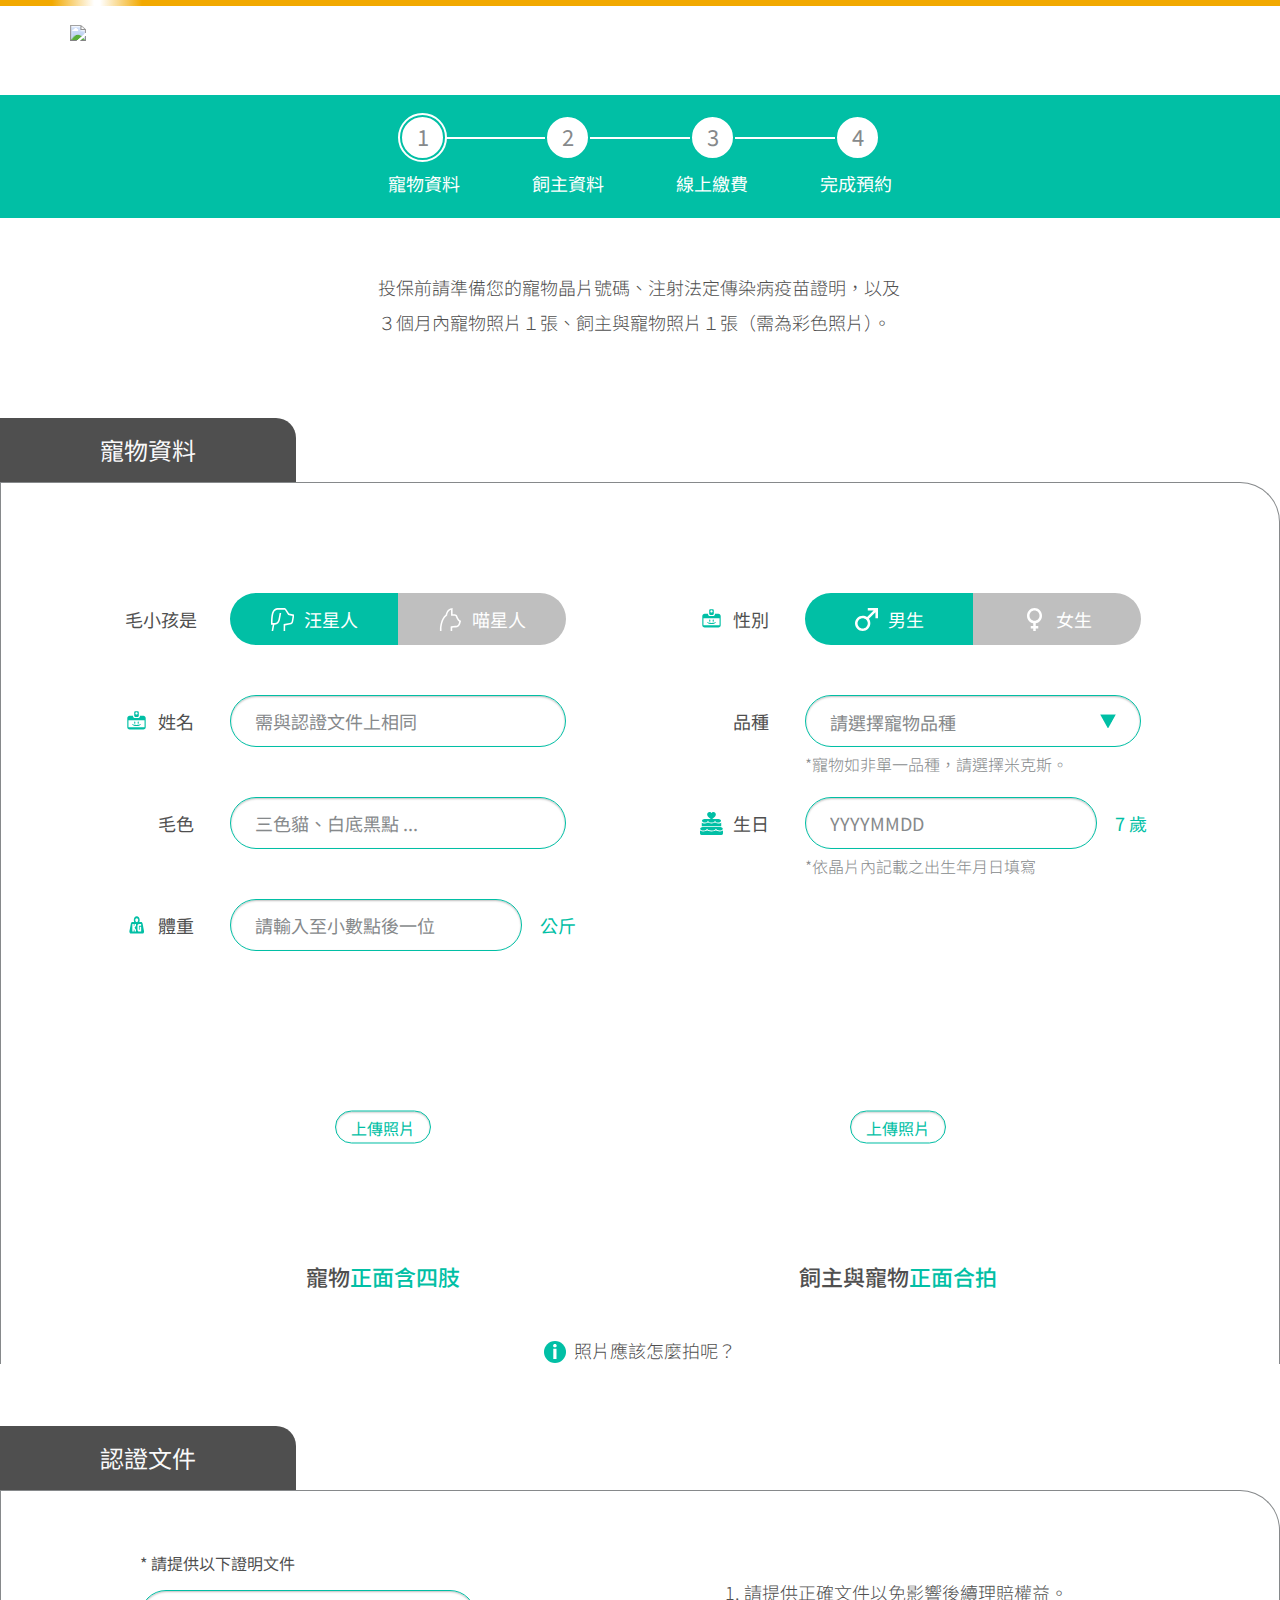
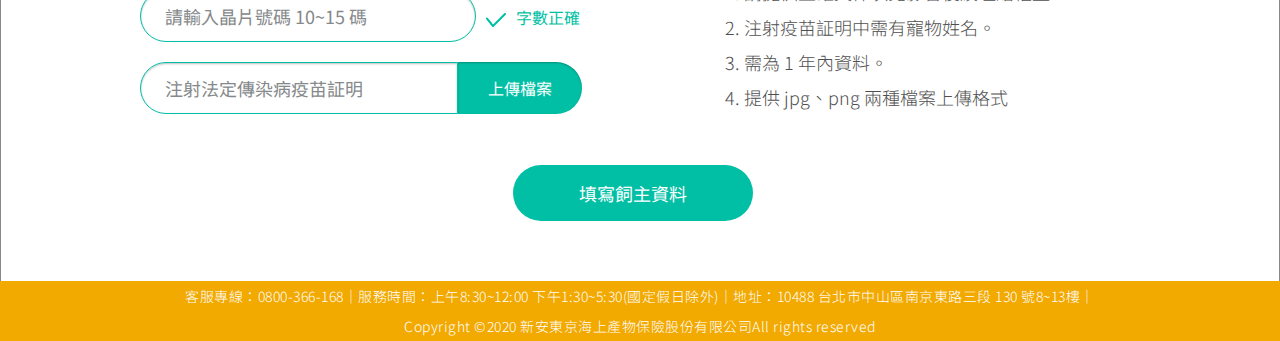
==== commit 4a5e0acb: "feat init" ====
--- a/index.html
+++ b/index.html
@@ -1,12 +1,12 @@
 <!DOCTYPE html>
-<!-- saved from url=(0041)http://192.168.1.4:8080/applicationNotice -->
+<!-- saved from url=(0031)http://192.168.1.4:8080/petInfo -->
 <html lang="en"><head><meta http-equiv="Content-Type" content="text/html; charset=UTF-8">
     
     <meta http-equiv="X-UA-Compatible" content="IE=edge">
     <meta name="viewport" content="width=device-width,initial-scale=1.0">
     <link rel="icon" href="http://192.168.1.4:8080/favicon.ico">
     <title>tmni_pet_insurance_frontend</title>
-  <link href="http://192.168.1.4:8080/2.0a928df179ebda674214.hot-update.js" rel="prefetch"><link href="./index_files/0.js" rel="prefetch"><link href="./index_files/1.js" rel="prefetch"><link href="http://192.168.1.4:8080/js/2.js" rel="prefetch"><link href="./index_files/3.js" rel="prefetch"><link href="http://192.168.1.4:8080/js/4.js" rel="prefetch"><link href="./index_files/app.js" rel="preload" as="script"><link href="./index_files/chunk-vendors.js" rel="preload" as="script"><style type="text/css">@import url(https://fonts.googleapis.com/css2?family=Noto+Sans+TC:wght@100;200;300;400;500;700&display=swap);</style><style type="text/css">@charset "UTF-8";
+  <link href="http://192.168.1.4:8080/2.0a928df179ebda674214.hot-update.js" rel="prefetch"><link href="./index_files/0.js" rel="prefetch"><link href="./index_files/1.js" rel="prefetch"><link href="./index_files/2.js" rel="prefetch"><link href="./index_files/3.js" rel="prefetch"><link href="http://192.168.1.4:8080/js/4.js" rel="prefetch"><link href="./index_files/app.js" rel="preload" as="script"><link href="./index_files/chunk-vendors.js" rel="preload" as="script"><style type="text/css">@import url(https://fonts.googleapis.com/css2?family=Noto+Sans+TC:wght@100;200;300;400;500;700&display=swap);</style><style type="text/css">@charset "UTF-8";
 html,
 body {
   width: 100%;
@@ -15872,7 +15872,1115 @@
 .custom_dialog .follow_btn[data-v-3ad75832] {
     width: 297px;
 }
-}</style><style type="text/css"></style></head>
+}</style><style type="text/css"></style><script charset="utf-8" src="./index_files/2.js"></script><style type="text/css">hr[data-v-3b3e59aa] {
+  margin-top: 30px;
+}
+.not_open_group[data-v-3b3e59aa] {
+  padding: 0;
+}
+.not_open_group .not_open_item[data-v-3b3e59aa] {
+  padding: 0;
+}
+.not_open_group[data-v-3b3e59aa]:nth-child(even) {
+  padding-left: 40px;
+}
+.custom_dialog[data-v-3b3e59aa] {
+  width: 100%;
+  height: 100%;
+  background-color: rgba(14, 14, 14, 0.8);
+  z-index: 99999;
+  position: fixed;
+  top: 0;
+  left: 0;
+  overflow: hidden;
+}
+.custom_dialog .dialog_container[data-v-3b3e59aa] {
+  width: 100%;
+  height: auto;
+  background-color: #ffffff;
+  max-width: 1036px;
+  position: relative;
+  margin: 0 auto;
+  top: 50%;
+  transform: translateY(-50%);
+  border-radius: 30px;
+  padding-top: 40px;
+  padding-bottom: 40px;
+}
+.custom_dialog .dialog_close_btn[data-v-3b3e59aa] {
+  cursor: pointer;
+  right: 40px;
+  position: absolute;
+}
+.custom_dialog h2.dialog_title[data-v-3b3e59aa] {
+  font-size: 1.5rem;
+  font-weight: normal;
+  text-align: center;
+}
+.pet_matter_content[data-v-3b3e59aa] {
+  width: 100%;
+  height: auto;
+  background-color: #ffffff;
+  padding-bottom: 20px;
+  padding-left: 55px;
+  padding-right: 55px;
+  margin-left: 0;
+  margin-right: 0;
+}
+.pet_matter_tag[data-v-3b3e59aa] {
+  text-align: center;
+}
+.pet_matter_tag span[data-v-3b3e59aa] {
+  width: 392px;
+  height: 64px;
+  background-color: #4f4f4f;
+  border-radius: 0 20px 0 0;
+  display: block;
+  color: #f9f9fa;
+  font-size: 1.5rem;
+  line-height: 64px;
+}
+.pet_matter_tag.tag_top[data-v-3b3e59aa] {
+  margin-top: 62px;
+}
+.pet_matter_tag.right_line[data-v-3b3e59aa] {
+  border-right: #86898b 1px solid;
+}
+.pet_matter_item[data-v-3b3e59aa] {
+  margin-top: 58px;
+}
+.pet_matter_item h5[data-v-3b3e59aa] {
+  margin-left: 30px;
+  line-height: 30px;
+  font-size: 1.125rem;
+}
+.pet_matter_item img[data-v-3b3e59aa] {
+  width: 60px;
+  height: 60px;
+}
+.not_open_item[data-v-3b3e59aa] {
+  margin-top: 24px;
+  padding-left: 20px;
+  padding-right: 20px;
+}
+.not_open_item h5[data-v-3b3e59aa] {
+  line-height: 30px;
+}
+.not_open_item img[data-v-3b3e59aa] {
+  width: 60px;
+  height: 60px;
+}
+.not_open_item .not_open_description[data-v-3b3e59aa] {
+  margin-left: 30px;
+}
+.not_open_item .not_open_description h5[data-v-3b3e59aa] {
+  font-size: 1.125rem;
+}
+.not_open_item .not_open_description p[data-v-3b3e59aa] {
+  font-size: 1rem;
+}
+@media (max-width: 991px) {
+.pet_matter_content[data-v-3b3e59aa] {
+    width: auto;
+    margin-left: 55px;
+    margin-right: 55px;
+    max-width: 991px;
+    margin-left: 0;
+    margin-right: 0;
+}
+.pet_matter_content .container[data-v-3b3e59aa] {
+    max-width: 991px;
+}
+}
+@media (max-width: 767px) {
+.custom_dialog > .dialog_container[data-v-3b3e59aa] {
+    max-height: 90%;
+    overflow: scroll;
+}
+.not_open_group[data-v-3b3e59aa]:nth-child(even) {
+    padding-left: 0px;
+}
+.not_open_item[data-v-3b3e59aa] {
+    border-bottom: #e8e8e8 1px solid;
+}
+.not_open_item.last[data-v-3b3e59aa] {
+    border-bottom: 0;
+}
+}
+@media (max-width: 575px) {
+.pet_matter_content[data-v-3b3e59aa] {
+    padding-left: 42px;
+    padding-right: 42px;
+}
+.custom_dialog .dialog_close_btn > img[data-v-3b3e59aa] {
+    width: 30px;
+    height: 30px;
+}
+.custom_dialog h2.dialog_title[data-v-3b3e59aa] {
+    font-size: 1.875rem;
+}
+.pet_matter_item > h5[data-v-3b3e59aa] {
+    font-size: 1.375rem;
+    line-height: 35px;
+    font-weight: normal;
+    margin-top: 0;
+    margin-bottom: 0;
+}
+.application_note_title h2.title[data-v-3b3e59aa] {
+    font-size: 2.25rem;
+    font-weight: normal;
+}
+.application_note_title .sub_title h5[data-v-3b3e59aa] {
+    font-size: 1.375rem;
+}
+.not_open_item[data-v-3b3e59aa] {
+    margin-top: 30px;
+}
+.not_open_item h5[data-v-3b3e59aa] {
+    line-height: 30px;
+}
+.not_open_item img[data-v-3b3e59aa] {
+    width: 60px;
+    height: 60px;
+}
+.not_open_item .not_open_description h5[data-v-3b3e59aa] {
+    font-size: 1.625rem;
+    line-height: 35px;
+}
+.not_open_item .not_open_description p[data-v-3b3e59aa] {
+    margin-top: 20px;
+}
+.pet_matter_item[data-v-3b3e59aa] {
+    align-items: center;
+    margin-top: 0;
+}
+.pet_matter_item > h5[data-v-3b3e59aa] {
+    border-bottom: #e8e8e8 1px solid;
+    width: 100%;
+    padding-top: 20px;
+    padding-bottom: 20px;
+}
+.pet_matter_item.last > h5[data-v-3b3e59aa] {
+    border-bottom: 0;
+}
+.pet_matter_item.last[data-v-3b3e59aa] {
+    border-bottom: #e8e8e8 1px solid;
+    align-items: center;
+    padding-left: 0;
+    padding-right: 0;
+    margin-left: 15px;
+    margin-right: 15px;
+}
+.alert_md[data-v-3b3e59aa] {
+    display: block;
+    background-color: #fcf3f3;
+}
+.alert_md span[data-v-3b3e59aa] {
+    font-size: 1.25rem;
+}
+.alert_container > .row[data-v-3b3e59aa] {
+    margin-right: 0;
+    margin-left: 0;
+}
+.not_open_item[data-v-3b3e59aa] {
+    margin-top: 30px;
+}
+.not_open_item img[data-v-3b3e59aa] {
+    transform: translateY(-12px);
+}
+.not_open_item .not_open_description[data-v-3b3e59aa] {
+    margin-left: 30px;
+}
+.not_open_item .not_open_description p[data-v-3b3e59aa] {
+    font-size: 1.375rem;
+    float: left;
+    left: 0;
+    transform: translateX(-90px);
+    width: calc(100% + 90px);
+    line-height: 35px;
+}
+.not_open_item.last[data-v-3b3e59aa] {
+    border-bottom: 0;
+}
+.pet_matter_tag span[data-v-3b3e59aa] {
+    width: 328px;
+    font-size: 1.875rem;
+}
+.fill_info_btn[data-v-3b3e59aa] {
+    width: auto;
+    margin-left: 20px;
+    margin-right: 20px;
+    height: 75px;
+    border-radius: 50px;
+}
+.fill_info_btn span[data-v-3b3e59aa] {
+    line-height: 75px;
+    font-size: 1.5rem;
+}
+.alert_content[data-v-3b3e59aa] {
+    font-size: 1.25rem;
+}
+.not_open_group[data-v-3b3e59aa] {
+    padding-left: 0;
+    padding-right: 0;
+}
+.pet_matter_content[data-v-3b3e59aa] {
+    padding-bottom: 0;
+}
+}</style><style type="text/css">label[data-v-cd82c630] {
+  position: relative;
+  width: 100%;
+  height: 52px;
+  max-width: 636px;
+  left: 50%;
+  transform: translateX(-50%);
+  margin-top: 20px;
+}
+input[type=text][data-v-cd82c630] {
+  width: 100%;
+  height: 100%;
+  background-color: #ffffff;
+  border: #01bfa5 1px solid;
+  border-radius: 26px;
+  padding-left: 24px;
+  padding-right: 80px;
+  box-shadow: inset 0px 1px 2px 0px rgba(0, 0, 0, 0.25);
+  font-size: 1.125rem;
+  outline: none;
+  position: relative;
+}
+.search_btn[data-v-cd82c630] {
+  position: absolute;
+  width: 80px;
+  height: 100%;
+  top: 0;
+  right: 24px;
+  background: url(/img/fe_search.005b1d62.svg);
+  background-position: 100% 50%;
+  background-repeat: no-repeat;
+  cursor: pointer;
+}
+.right_float_btn[data-v-cd82c630] {
+  width: auto;
+  height: 264px;
+  background-color: #01bfa5;
+  border-radius: 10px 0 0 10px;
+  position: fixed;
+  right: 0;
+  top: 50%;
+  transform: translateY(-50%);
+  -ms-writing-mode: tb-rl;
+      writing-mode: vertical-rl;
+  font-size: 1.25rem;
+  color: #ffffff;
+  padding-left: 14px;
+  padding-right: 14px;
+  text-align: justify;
+  text-align-last: justify;
+  /* ie9*/
+  -moz-text-align-last: justify;
+  /*ff*/
+  -webkit-text-align-last: justify;
+  /*chrome 20+*/
+  padding-top: 20px;
+  padding-bottom: 20px;
+  cursor: pointer;
+}
+.custom_dialog[data-v-cd82c630] {
+  z-index: 99999;
+  position: fixed;
+  top: 0;
+  left: 0;
+  overflow: scroll;
+  background-color: #fff;
+  width: 100%;
+  height: 100%;
+}
+.custom_dialog .dialog_container[data-v-cd82c630] {
+  width: 100%;
+  height: auto;
+  background-color: #ffffff;
+  position: relative;
+  padding-top: 60px;
+  padding-left: 100px;
+  padding-right: 60px;
+}
+.custom_dialog .dialog_close_btn[data-v-cd82c630] {
+  position: relative;
+  width: auto;
+  height: auto;
+  cursor: pointer;
+}
+.custom_dialog .dialog_close_btn img[data-v-cd82c630] {
+  width: 32px;
+  height: 32px;
+  position: relative;
+  top: 0;
+}
+.custom_dialog .dialog_title[data-v-cd82c630] {
+  justify-content: space-between;
+  align-items: center;
+}
+.custom_dialog .dialog_title h2[data-v-cd82c630] {
+  font-size: 1.875rem;
+  font-weight: normal;
+  color: #000000;
+}
+.custom_dialog .dialog_content[data-v-cd82c630] {
+  margin-top: 20px;
+}
+.custom_dialog .dialog_content .autocomplete_container[data-v-cd82c630] {
+  position: relative;
+  justify-content: start;
+  align-items: flex-start;
+  max-width: 636px;
+  width: 100%;
+  left: 50%;
+  transform: translateX(-50%);
+  margin-top: 20px;
+}
+.custom_dialog .dialog_content .autocomplete_container img[data-v-cd82c630] {
+  width: 35px;
+  height: 34px;
+  background-color: turquoise;
+}
+.custom_dialog .dialog_content .autocomplete_container .autocomplete_text_container[data-v-cd82c630] {
+  flex-grow: 1;
+}
+.custom_dialog .dialog_content .autocomplete_container .autocomplete_text[data-v-cd82c630] {
+  color: #000000;
+  float: left;
+  margin-left: 15px;
+  margin-top: 5px;
+  margin-bottom: 5px;
+  font-weight: 300;
+  font-size: 1.125rem;
+  cursor: pointer;
+}
+.custom_dialog .dialog_content .race_btn_container[data-v-cd82c630] {
+  width: 100%;
+  padding-top: 40px;
+}
+.custom_dialog .dialog_content .race_btn_container .race_btn[data-v-cd82c630] {
+  width: auto;
+  height: auto;
+  background-color: #f0f0f0;
+  display: inline-block;
+  padding-left: 30px;
+  padding-right: 30px;
+  padding-top: 7px;
+  padding-bottom: 7px;
+  border-radius: 50px;
+  margin-left: 10px;
+  margin-top: 25px;
+  font-size: 1.25rem;
+  font-weight: 300;
+  cursor: pointer;
+}
+@media (max-width: 767px) {
+label[data-v-cd82c630] {
+    height: 59px;
+}
+input[type=text][data-v-cd82c630] {
+    width: 100%;
+    height: 100%;
+    background-color: #ffffff;
+    border: #01bfa5 1px solid;
+    border-radius: 30px;
+    font-size: 1.5rem;
+}
+.custom_dialog .dialog_container[data-v-cd82c630] {
+    width: 100%;
+    height: auto;
+    background-color: #ffffff;
+    position: relative;
+    padding-top: 60px;
+    padding-left: 40px;
+}
+.custom_dialog .dialog_title > h2[data-v-cd82c630] {
+    font-size: 2.25rem;
+}
+.custom_dialog .dialog_content .autocomplete_container .autocomplete_text[data-v-cd82c630] {
+    font-size: 1.5rem;
+}
+.custom_dialog .dialog_content .race_btn_container[data-v-cd82c630] {
+    padding-top: 0px;
+}
+.custom_dialog .dialog_content .race_btn_container .race_btn[data-v-cd82c630] {
+    font-size: 1.5rem;
+    margin-left: 20px;
+}
+}</style><style type="text/css">.container[data-v-1b0e7648] {
+  padding: 0;
+}
+.custom_dialog[data-v-1b0e7648] {
+  width: 100%;
+  height: 100%;
+  background-color: rgba(14, 14, 14, 0.8);
+  z-index: 99999;
+  position: fixed;
+  top: 0;
+  left: 0;
+  overflow: hidden;
+}
+.custom_dialog .dialog_container[data-v-1b0e7648] {
+  width: 100vw;
+  height: auto;
+  background-color: #ffffff;
+  max-width: 1190px;
+  position: relative;
+  margin: 0 auto;
+  top: 50%;
+  transform: translateY(-50%);
+  border-radius: 10px;
+  padding-top: 40px;
+  padding-bottom: 93px;
+}
+.custom_dialog .dialog_close_btn[data-v-1b0e7648] {
+  cursor: pointer;
+  float: right;
+  margin-right: 40px;
+}
+.custom_dialog .dialog_close_btn img[data-v-1b0e7648] {
+  width: 22px;
+  height: 22px;
+}
+.custom_dialog .dialog_content[data-v-1b0e7648] {
+  clear: both;
+  padding-left: 115px;
+  padding-right: 115px;
+}
+.custom_dialog .pet_with_parent[data-v-1b0e7648] {
+  margin-top: 30px;
+}
+.custom_dialog h5.title[data-v-1b0e7648] {
+  font-size: 1.25rem;
+  padding-bottom: 20px;
+  position: relative;
+  display: block;
+  margin: 0 auto;
+  width: 225px;
+}
+.custom_dialog h5.title span[data-v-1b0e7648] {
+  color: #01bfa5;
+}
+.custom_dialog .photo_container[data-v-1b0e7648] {
+  width: 225px;
+  height: 152px;
+  background-size: contain;
+  background-position: center;
+  overflow: hidden;
+  position: relative;
+  margin: 0 auto;
+}
+.custom_dialog .note_text[data-v-1b0e7648] {
+  display: block;
+  position: relative;
+  margin: 0 auto;
+  width: 225px;
+  text-align: right;
+  margin-top: 10px;
+}
+.custom_dialog .quater_circle[data-v-1b0e7648] {
+  width: 120px;
+  height: 120px;
+  background-color: rgba(255, 255, 255, 0.7);
+  border: #cacccf 1px solid;
+  border-radius: 50px;
+  border: 1px solid #cacccf;
+  position: absolute;
+  top: 100%;
+  left: 100%;
+  transform: translate(-50%, -50%);
+}
+.custom_dialog .line_h[data-v-1b0e7648] {
+  position: absolute;
+  height: 60px;
+  width: 1px;
+  background-color: #cacccf;
+  left: 58px;
+}
+.custom_dialog .line_v[data-v-1b0e7648] {
+  position: absolute;
+  height: 1px;
+  width: 60px;
+  background-color: #cacccf;
+  top: 58px;
+}
+.custom_dialog img.mark[data-v-1b0e7648] {
+  position: relative;
+  background-color: transparent;
+  width: 32px;
+  left: 34px;
+  top: 33px;
+  transform: translate(-50%, -50%);
+}
+@media (max-width: 1199px) {
+.custom_dialog .dialog_content[data-v-1b0e7648] {
+    padding-left: 55px;
+    padding-right: 55px;
+}
+.custom_dialog .dialog_container[data-v-1b0e7648] {
+    max-width: 992px;
+}
+}
+@media (max-width: 991px) {
+.container[data-v-1b0e7648] {
+    padding: 0;
+}
+.col-6[data-v-1b0e7648]:nth-child(3),
+.col-6[data-v-1b0e7648]:nth-child(4),
+.col-6[data-v-1b0e7648]:nth-child(7),
+.col-6[data-v-1b0e7648]:nth-child(8) {
+    margin-top: 20px;
+}
+.custom_dialog .dialog_container[data-v-1b0e7648] {
+    max-height: 90%;
+    overflow: scroll;
+    border-radius: 30px;
+}
+.custom_dialog .dialog_close_btn > img[data-v-1b0e7648] {
+    width: 30px;
+    height: 30px;
+}
+.custom_dialog .dialog_container[data-v-1b0e7648] {
+    max-width: 768px;
+}
+.custom_dialog .dialog_content[data-v-1b0e7648] {
+    padding-left: 40px;
+    padding-right: 40px;
+}
+.custom_dialog h5.title[data-v-1b0e7648] {
+    font-size: 1.5rem;
+}
+.note_text[data-v-1b0e7648] {
+    font-size: 1.25rem;
+}
+}
+@media (max-width: 767px) {
+.custom_dialog .dialog_container[data-v-1b0e7648] {
+    max-height: 90%;
+    overflow: scroll;
+    max-width: 576px;
+}
+}
+@media (max-width: 575px) {
+.custom_dialog .dialog_content[data-v-1b0e7648] {
+    padding-left: 10px;
+    padding-right: 10px;
+}
+}</style><style type="text/css">@charset "UTF-8";
+.container-fluid[data-v-4a29a76b] {
+  padding-left: 0;
+  padding-right: 0;
+}
+.row[data-v-4a29a76b] {
+  margin-left: 0;
+  margin-right: 0;
+}
+.col-12[data-v-4a29a76b] {
+  padding-left: 0;
+}
+#pet_info[data-v-4a29a76b] {
+  position: relative;
+}
+.progress_top_area[data-v-4a29a76b] {
+  width: 100%;
+  height: 123px;
+  background-color: #01bfa5;
+  position: fixed;
+  top: 95px;
+  z-index: 999;
+}
+.progress_top_bar[data-v-4a29a76b] {
+  justify-content: center;
+  align-items: center;
+  margin-top: 20px;
+}
+.progress_step_circle[data-v-4a29a76b] {
+  width: 45px;
+  height: 45px;
+  background-color: #ffffff;
+  border-radius: 50%;
+  border: #01bfa5 solid 2px;
+}
+.progress_step_circle[data-v-4a29a76b]::before {
+  content: "";
+  display: block;
+  border: #ffffff solid 2px;
+  width: 49px;
+  height: 49px;
+  background-color: transparent;
+  border-radius: 50%;
+  transform: translate(-4px, -4px);
+}
+.progress_step_circle[data-v-4a29a76b]::after {
+  display: block;
+  text-align: center;
+  top: calc(-100% - 5px);
+  left: 50%;
+  transform: translateX(-50%);
+  position: relative;
+  color: #86898b;
+  font-size: 1.375rem;
+}
+.circle_1[data-v-4a29a76b]::after {
+  content: "1";
+}
+.circle_1[data-v-4a29a76b]::before {
+  border: #ffffff solid 2px;
+}
+.circle_2[data-v-4a29a76b]::after {
+  content: "2";
+}
+.circle_2[data-v-4a29a76b]::before {
+  border: transparent solid 0px;
+}
+.circle_3[data-v-4a29a76b]::after {
+  content: "3";
+}
+.circle_3[data-v-4a29a76b]::before {
+  border: transparent solid 0px;
+}
+.circle_4[data-v-4a29a76b]::after {
+  content: "4";
+}
+.circle_4[data-v-4a29a76b]::before {
+  border: transparent solid 0px;
+}
+.line[data-v-4a29a76b] {
+  width: 100px;
+  height: 2px;
+  background-color: #ffffff;
+  z-index: -1;
+}
+.step_text[data-v-4a29a76b] {
+  justify-content: center;
+}
+.step_text span[data-v-4a29a76b] {
+  padding-left: 36px;
+  padding-right: 36px;
+  margin-top: 10px;
+  color: #ffffff;
+  font-size: 1.125rem;
+}
+.alert_msg[data-v-4a29a76b] {
+  margin-top: 175px;
+  font-size: 1.125rem;
+  font-weight: 300;
+  line-height: 35px;
+}
+section.pet_doc_container .application_note_title[data-v-4a29a76b] {
+  margin-top: 60px;
+}
+section.pet_doc_container .application_note_title h2.title[data-v-4a29a76b] {
+  font-size: 1.875rem;
+}
+section.pet_doc_container .application_note_title .sub_title[data-v-4a29a76b] {
+  justify-content: center;
+  font-size: 1.125rem;
+  margin-top: 15px;
+}
+section.pet_doc_container .application_note_title .sub_title h5[data-v-4a29a76b] {
+  margin-left: 10px;
+}
+section.pet_doc_container .pet_info_item[data-v-4a29a76b] {
+  margin-top: 50px;
+  padding-left: 0;
+  padding-right: 0;
+}
+section.pet_doc_container .pet_info_item .input_container input[data-v-4a29a76b] {
+  width: 292px;
+}
+section.pet_doc_container .pet_info_item .input_container span[data-v-4a29a76b] {
+  color: #01bfa5;
+  font-size: 1.125rem;
+  margin-left: 10px;
+  margin-left: 18px;
+}
+section.pet_doc_container .pet_info_item label[data-v-4a29a76b] {
+  width: 105px;
+  font-size: 1.125rem;
+  align-items: center;
+  margin-bottom: 0;
+}
+section.pet_doc_container .pet_info_item label span[data-v-4a29a76b] {
+  color: #4f4f4f;
+  margin-left: 10px;
+}
+section.pet_doc_container .pet_info_item label img[data-v-4a29a76b] {
+  width: 23px;
+  height: 23px;
+}
+section.pet_doc_container .pet_info_item h5[data-v-4a29a76b] {
+  margin-left: 30px;
+  border-bottom: #e8e8e8 1px solid;
+  padding-bottom: 20px;
+  line-height: 30px;
+}
+section.pet_doc_container .pet_info_item span.remark[data-v-4a29a76b] {
+  font-size: 1rem;
+  color: #86898b;
+  position: absolute;
+  top: 52px;
+  display: block;
+  margin-left: 0;
+  font-weight: 300;
+  margin-top: 5px;
+}
+section.pet_doc_container .pet_info_item img[data-v-4a29a76b] {
+  width: 23px;
+  height: 23px;
+}
+section.pet_doc_container .pet_info_item[data-v-4a29a76b]:nth-child(even) {
+  padding-left: 60px;
+}
+section.pet_doc_container .pet_photo_block h5[data-v-4a29a76b] {
+  margin-top: 20px;
+  font-size: 1.375rem;
+}
+section.pet_doc_container .pet_photo_block h5 span[data-v-4a29a76b] {
+  color: #01bfa5;
+}
+section.pet_doc_container .pet_photo[data-v-4a29a76b] {
+  background-image: url(/img/pet_photo_default.b62b5bb8.jpg);
+  cursor: pointer;
+}
+section.pet_doc_container .pet_with_parent_photo[data-v-4a29a76b] {
+  background-image: url(/img/pet_with_parent_photo_default.34886152.jpg);
+  cursor: pointer;
+}
+section.pet_doc_container .pet_photo[data-v-4a29a76b],
+section.pet_doc_container .pet_with_parent_photo[data-v-4a29a76b] {
+  position: relative;
+  width: 344px;
+  height: 232px;
+  left: 50%;
+  transform: translateX(-50%);
+  margin-top: 60px;
+  background-position: center;
+  background-size: contain;
+}
+section.pet_doc_container .pet_photo[data-v-4a29a76b]::after,
+section.pet_doc_container .pet_with_parent_photo[data-v-4a29a76b]::after {
+  width: auto;
+  height: 33px;
+  background-color: rgba(255, 255, 255, 0.8);
+  border: #01bfa5 1px solid;
+  border-radius: 50%;
+  border-radius: 30px;
+  position: absolute;
+  line-height: 33px;
+  padding-left: 15px;
+  padding-right: 15px;
+  top: 50%;
+  left: 50%;
+  content: "上傳照片";
+  color: #01bfa5;
+  transform: translate(-50%, -50%);
+  box-shadow: inset 0px 1px 2px 0px rgba(0, 0, 0, 0.25);
+}
+section.pet_doc_container .photo_alert[data-v-4a29a76b] {
+  justify-content: center;
+  margin-top: 40px;
+}
+section.pet_doc_container .photo_alert a[data-v-4a29a76b] {
+  margin-left: 8px;
+  font-size: 1.125rem;
+  font-weight: 300;
+  cursor: pointer;
+}
+section.cert_doc_container .doc_item_chip[data-v-4a29a76b] {
+  margin-top: 15px;
+}
+section.cert_doc_container .doc_item_chip span[data-v-4a29a76b] {
+  margin-left: 10px;
+  color: #01bfa5;
+}
+section.cert_doc_container .doc_item_cert[data-v-4a29a76b] {
+  margin-top: 20px;
+}
+section.cert_doc_container #upload_file_btn[data-v-4a29a76b] {
+  width: 124px;
+  height: 52px;
+  background-color: #bfbfbf;
+  color: #ffffff;
+  border-radius: 0 26px 26px 0;
+  background: #01bfa5;
+  position: relative;
+  text-align: center;
+  line-height: 52px;
+  box-shadow: inset 0px 1px 2px 0px rgba(0, 0, 0, 0.25);
+  cursor: pointer;
+}
+section.cert_doc_container .doc_item_content > p[data-v-4a29a76b] {
+  margin: 0;
+  font-size: 1.125rem;
+  font-weight: 300;
+  line-height: 35px;
+  margin-left: 70px;
+}
+section.cert_doc_container .fill_info_btn[data-v-4a29a76b] {
+  margin-top: 50px;
+  margin-left: auto;
+  margin-right: auto;
+  width: 176px;
+  height: 62px;
+  background-color: #feb100;
+  border: transparent 0 solid;
+  border-radius: 31px;
+  padding-left: 10px;
+  padding-right: 10px;
+  font-size: 1.375rem;
+  background-color: #01bfa5;
+  cursor: pointer;
+  height: 56px;
+  border-radius: 28px;
+  width: 240px;
+  text-align: center;
+  margin-bottom: 60px;
+}
+section.cert_doc_container .fill_info_btn span[data-v-4a29a76b] {
+  text-align: center;
+  line-height: 56px;
+  color: #ffffff;
+  font-size: 1.125rem;
+}
+.pet_info_content[data-v-4a29a76b] {
+  width: 100%;
+  height: auto;
+  background-color: #ffffff;
+  border: #86898b 1px solid;
+  border-bottom: 0;
+  border-radius: 0 40px 0 0;
+  padding-top: 60px;
+}
+.pet_info_tag[data-v-4a29a76b] {
+  margin-top: 62px;
+  text-align: center;
+}
+.pet_info_tag span[data-v-4a29a76b] {
+  width: 296px;
+  height: 64px;
+  background-color: #4f4f4f;
+  border-radius: 0 20px 0 0;
+  display: block;
+  color: #f9f9fa;
+  font-size: 1.5rem;
+  line-height: 64px;
+}
+.half_round_btn[data-v-4a29a76b] {
+  width: 168px;
+  height: 52px;
+  background-color: #bfbfbf;
+  color: #ffffff;
+  border-radius: 26px 0 0 26px;
+}
+.half_round_btn .btn_content[data-v-4a29a76b] {
+  height: 100%;
+  text-align: center;
+  justify-content: center;
+  align-items: center;
+}
+.half_round_btn .btn_content img[data-v-4a29a76b] {
+  vertical-align: middle;
+}
+.half_round_btn .btn_content span[data-v-4a29a76b] {
+  color: white;
+  line-height: 52px;
+  font-size: 1.125rem;
+  margin-left: 10px;
+}
+#pet_cat[data-v-4a29a76b] {
+  width: 168px;
+  height: 52px;
+  background-color: #bfbfbf;
+  color: #ffffff;
+  border-radius: 0 26px 26px 0;
+}
+input[type=text][data-v-4a29a76b],
+.select_race[data-v-4a29a76b] {
+  width: 336px;
+  height: 52px;
+  background-color: #ffffff;
+  border: #01bfa5 1px solid;
+  border-radius: 26px;
+  padding-left: 24px;
+  padding-right: 24px;
+  box-shadow: inset 0px 1px 2px 0px rgba(0, 0, 0, 0.25);
+  font-size: 1.125rem;
+  outline: none;
+  color: #86898b;
+  line-height: 52px;
+}
+.select_race[data-v-4a29a76b] {
+  background: url([data-uri]) no-repeat right center transparent;
+  background-size: 16px 14px;
+  background-position: calc(100% - 24px) center;
+}
+
+/*webkit瀏覽器專用*/
+[data-v-4a29a76b]::-webkit-input-placeholder {
+  color: #86898b;
+}
+
+/*Firefox 4-18瀏覽器專用*/
+input[data-v-4a29a76b]::-moz-placeholder {
+  color: #86898b;
+}
+
+/*Firefox 19+瀏覽器專用*/
+input[data-v-4a29a76b]::-moz-placeholder {
+  color: #86898b;
+}
+
+/*IE10瀏覽器專用*/
+[data-v-4a29a76b]:-ms-input-placeholder {
+  color: #86898b;
+}
+.doc_item_cert input[type=text][data-v-4a29a76b] {
+  border-radius: 30px 0 0 30px;
+  width: 318px;
+}
+@media (max-width: 1199px) {
+section.pet_doc_container .pet_info_item[data-v-4a29a76b]:nth-child(even) {
+    padding-left: 0px;
+}
+}
+@media (max-width: 991px) {
+section.cert_doc_container .doc_item_content[data-v-4a29a76b] {
+    margin-top: 20px;
+}
+section.cert_doc_container .doc_item_content p[data-v-4a29a76b] {
+    margin-left: 0;
+}
+}
+@media (max-width: 767px) {
+.line[data-v-4a29a76b] {
+    width: 70px;
+    height: 2px;
+    background-color: #ffffff;
+    z-index: -1;
+}
+.step_text[data-v-4a29a76b] {
+    justify-content: center;
+}
+.step_text span[data-v-4a29a76b] {
+    padding-left: 14px;
+    padding-right: 14px;
+    font-size: 1.375rem;
+}
+.alert_msg[data-v-4a29a76b] {
+    font-size: 1.375rem;
+}
+input[type=text][data-v-4a29a76b],
+.select_race[data-v-4a29a76b] {
+    font-size: 1.375rem;
+    height: 59px;
+    border-radius: 30px;
+}
+.pet_info_tag span[data-v-4a29a76b] {
+    width: auto;
+    max-width: 208px;
+    font-size: 1.875rem;
+    font-weight: 300;
+}
+.half_round_btn[data-v-4a29a76b] {
+    width: 168px;
+    height: 59px;
+    background-color: #bfbfbf;
+    color: #ffffff;
+    border-radius: 29.5px 0 0 29.5px;
+}
+.half_round_btn .btn_content span[data-v-4a29a76b] {
+    line-height: 59px;
+    font-size: 1.375rem;
+}
+#pet_cat[data-v-4a29a76b] {
+    width: 168px;
+    height: 59px;
+    background-color: #bfbfbf;
+    color: #ffffff;
+    border-radius: 0 29.5px 29.5px 0;
+}
+section.pet_doc_container .pet_info_item[data-v-4a29a76b] {
+    margin-top: 30px;
+}
+section.pet_doc_container .pet_info_item label[data-v-4a29a76b] {
+    font-size: 1.375rem;
+    width: 147px;
+}
+section.pet_doc_container .pet_info_item label img[data-v-4a29a76b] {
+    width: 30px;
+    height: 30px;
+}
+section.pet_doc_container .pet_info_item .input_container input[type=text][data-v-4a29a76b] {
+    width: 278px;
+}
+section.pet_doc_container .pet_info_item .input_container span[data-v-4a29a76b] {
+    font-size: 1.375rem;
+}
+section.pet_doc_container .pet_info_item span.remark[data-v-4a29a76b] {
+    position: relative;
+    top: 0;
+    font-size: 1.25rem;
+}
+section.pet_doc_container .pet_photo[data-v-4a29a76b],
+section.pet_doc_container .pet_with_parent_photo[data-v-4a29a76b] {
+    width: 225px;
+    height: 152px;
+}
+section.pet_doc_container .pet_photo[data-v-4a29a76b]::after,
+section.pet_doc_container .pet_with_parent_photo[data-v-4a29a76b]::after {
+    border-radius: 30px;
+    line-height: 40px;
+    padding-left: 18px;
+    padding-right: 18px;
+    height: 40px;
+    width: 120px;
+    font-size: 1.25rem;
+}
+section.pet_doc_container .photo_alert > a[data-v-4a29a76b] {
+    font-size: 1.25rem;
+}
+section.cert_doc_container .fill_info_btn[data-v-4a29a76b] {
+    width: auto;
+    margin-left: 20px;
+    margin-right: 20px;
+    height: 75px;
+    border-radius: 50px;
+    margin-top: 60px;
+}
+section.cert_doc_container .fill_info_btn span[data-v-4a29a76b] {
+    line-height: 75px;
+    font-size: 1.5rem;
+}
+section.cert_doc_container .cert_alert_text[data-v-4a29a76b] {
+    font-size: 1.25rem;
+    margin-top: 30px;
+}
+section.cert_doc_container .doc_item_chip > span[data-v-4a29a76b] {
+    font-size: 1.25rem;
+}
+section.cert_doc_container #upload_file_btn[data-v-4a29a76b] {
+    height: 59px;
+    width: 132px;
+    line-height: 59px;
+    background-color: #01bfa5;
+    font-size: 1.25rem;
+}
+section.cert_doc_container .doc_item_content p[data-v-4a29a76b] {
+    font-size: 1.375rem;
+    margin-left: 0;
+    font-weight: 200;
+}
+.doc_item_cert > input[data-v-4a29a76b] {
+    width: 337px;
+}
+.pet_info_content[data-v-4a29a76b] {
+    padding-top: 10px;
+}
+}</style></head>
   <body style="">
     <noscript>
       <strong>We're sorry but tmni_pet_insurance_frontend doesn't work properly without JavaScript enabled. Please enable it to continue.</strong>
@@ -15888,7 +16996,7 @@
     pointer-events: none !important; 
     z-index: -1 !important; 
     opacity: 0 !important;
-  " type="text/html" data="./index_files/saved_resource.html"></object></nav><div class="main"><div data-v-dba082f8="" id="container"><section data-v-4354ef28="" data-v-dba082f8="" class="application_main_container"><div data-v-4354ef28="" class="container custom_container_md"><div data-v-4354ef28="" class="row"><div data-v-4354ef28="" class="application_main_title col text-center"><h1 data-v-4354ef28="" class="title">給毛小孩最完整的保障</h1><div data-v-4354ef28="" class="content"><p data-v-4354ef28="">本專案依毛小孩年齡區分成兩種保費</p><p data-v-4354ef28="">，請確認您選購的商品並詳閱以下投保重要須知。</p></div></div></div><div data-v-4354ef28="" class="row application_main_card"><div data-v-4354ef28="" class="left col-md-12 col-lg-6"><img data-v-4354ef28="" srcset="/img/doggy_img.b89b7547.jpg 1x,/img/doggy_img@2x.45873da2.jpg 1.5x,/img/doggy_img@2x.45873da2.jpg 2x" src="./index_files/doggy_img.b89b7547.jpg" class="doggy"><div data-v-4354ef28="" class="gradient_mask"></div><div data-v-4354ef28="" class="card_title"><h4 data-v-4354ef28="">寵物綜合保險｜毛保心安專案</h4><p data-v-4354ef28="">保單期間預計 2020/10/10 00時 - 2021/10/10 00 時</p></div></div><div data-v-4354ef28="" class="right col-md-12 col-lg-6"><a data-v-4354ef28="" href="http://192.168.1.4:8080/applicationNotice" class="product_terms_download_btn flex_h"><img data-v-4354ef28="" src="./index_files/download.5bfc97c9.svg"><span data-v-4354ef28="">商品條款</span></a><div data-v-4354ef28="" class="ensure_content"><h6 data-v-4354ef28="" class="ensure_detail_title">保障內容</h6><li data-v-4354ef28="" class="flex_h"><h5 data-v-4354ef28="">疾病醫療</h5><span data-v-4354ef28="">20 萬</span></li><li data-v-4354ef28="" class="flex_h"><h5 data-v-4354ef28="">傷害醫療</h5><span data-v-4354ef28="">10 萬</span></li><li data-v-4354ef28="" class="flex_h"><h5 data-v-4354ef28="">侵權責任</h5><span data-v-4354ef28="">30 萬</span></li><li data-v-4354ef28="" class="flex_h"><h5 data-v-4354ef28="">喪葬費用</h5><span data-v-4354ef28="">5 萬</span></li></div><div data-v-4354ef28="" class="ensure_price flex_h"><div data-v-4354ef28="" class="price_1"><h5 data-v-4354ef28="" class="years">6 周- 8 歲</h5><span data-v-4354ef28="" class="price">＄9,986<span data-v-4354ef28="">/ 一年期</span></span></div><div data-v-4354ef28="" class="price_2"><h5 data-v-4354ef28="" class="years">9 歲 - 11 歲</h5><span data-v-4354ef28="" class="price">＄12,998<span data-v-4354ef28="">/ 一年期</span></span></div></div></div></div></div></section><section data-v-38150136="" data-v-dba082f8="" class="application_note_container"><div data-v-38150136="" class="container custom_container_md"><div data-v-38150136="" class="row"><div data-v-38150136="" class="application_note_title col text-center"><h2 data-v-38150136="" class="title">寵物保險投保重要須知</h2><div data-v-38150136="" class="sub_title flex_h"><svg data-v-38150136="" width="30" height="30" fill="none" viewBox="0 0 30 30" class="triangle"><path data-v-38150136="" fill="#E36D00" d="M13.25 28L2 16.75c-1-1-1-2.563 0-3.563l11.25-11.25c1-1 2.563-1 3.563 0l11.25 11.25c1 1 1 2.563 0 3.563L16.813 28c-1 1-2.625 1-3.563 0z"></path><path data-v-38150136="" fill="#fff" d="M13.5 20.438c0-.188.063-.375.125-.563.063-.188.188-.313.313-.438.124-.125.312-.25.5-.312.187-.063.374-.125.624-.125s.438.063.626.125c.187.063.374.188.5.313.125.125.25.25.312.437.063.188.125.375.125.563 0 .187-.063.375-.125.562-.063.188-.188.313-.313.438s-.312.25-.5.312c-.187.063-.374.125-.624.125s-.438-.063-.626-.125c-.187-.063-.312-.188-.5-.313-.124-.125-.25-.25-.312-.437-.063-.188-.125-.313-.125-.563zm2.625-2.875h-2.25l-.313-9.438h2.876l-.313 9.438z"></path></svg><h5 data-v-38150136="">務必詳閱以下內容並如實確認</h5></div></div></div></div><div data-v-38150136="" class="pet_matter_tag tag_top container-fluid"><div data-v-38150136="" class="row"><div data-v-38150136="" class="gutter col-12"><span data-v-38150136="">寵物重要告知事項</span></div></div></div><div data-v-38150136="" class="pet_matter_content container-fluid"><div data-v-38150136="" class="container custom_container_md" style="padding-top: 20px;"><div data-v-38150136="" class="row"><div data-v-38150136="" class="pet_matter_item col-lg-6 flex_h"><img data-v-38150136="" srcset="[data-uri] 1x,/img/icons-syringe@2x.308c9fc6.png 1.5x,/img/icons-syringe@2x.308c9fc6.png 2x" src="[data-uri]"><h5 data-v-38150136="">過去一年內<u data-v-38150136="">已服用或施打過法定傳染病疫苗</u>（含狂犬病疫苗）。</h5></div><div data-v-38150136="" class="pet_matter_item col-lg-6 flex_h"><img data-v-38150136="" srcset="/img/icons-medical-bag.5adf7f99.png 1x,/img/icons-medical-bag@2x.144a300b.png 1.5x,/img/icons-medical-bag@2x.144a300b.png 2x" src="./index_files/icons-medical-bag.5adf7f99.png"><h5 data-v-38150136="">被保險寵物於最近兩個月內<u data-v-38150136="">無因受傷或生病</u>接受醫師治療、診療或用藥。</h5></div><div data-v-38150136="" class="pet_matter_item col-lg-6 flex_h"><img data-v-38150136="" srcset="/img/icons-pets.071ecb0d.png 1x,/img/icons-pets@2x.7e1a0bae.png 1.5x,/img/icons-pets@2x.7e1a0bae.png 2x" src="./index_files/icons-pets.071ecb0d.png"><h5 data-v-38150136="">被保險寵物目前身體<u data-v-38150136="">無以下障礙</u>：1.失明 2.四肢缺陷 3.出血、腹瀉 4.耳聾 5. 外觀可見之天生畸形。</h5></div><div data-v-38150136="" class="pet_matter_item last col-lg-6 flex_h"><img data-v-38150136="" srcset="[data-uri] 1x,/img/icons-answers@2x.9bb3a82c.png 1.5x,/img/icons-answers@2x.9bb3a82c.png 2x" src="[data-uri]"><h5 data-v-38150136="">飼主確認目前無其他有效寵物保險保單投保中。</h5></div><div data-v-38150136="" class="check col-lg-6 flex_h"><input data-v-38150136="" type="checkbox"><label data-v-38150136="">飼主確認上述告知事項均已符合</label></div></div></div><!----><div data-v-38150136="" class="alert_container container custom_container_md"><div data-v-38150136="" class="row"><div data-v-38150136="" class="alert col-12"><div data-v-38150136="" class="alert_title flex_h"><svg data-v-38150136="" width="23" height="54" fill="none" viewBox="0 0 23 54"><path data-v-38150136="" fill="#FEB100" d="M3.44 0C.608 0 0 .895 0 4.76V49.65c0 3.1-.072 4.293 1.13 4.351.814 0 1.59-.968 2.217-1.833 0 0 7.6-12.15 8.101-12.404.292-.157-.011-.186-.022-.114-.01.014.022.056.126.114.502.256 8.102 12.404 8.102 12.404.628.865 1.401 1.833 2.216 1.833 1.202-.057 1.13-1.25 1.13-4.351V4.76C23 .895 22.392 0 19.56 0H3.44z"></path></svg><h5 data-v-38150136="">名詞定義</h5></div><p data-v-38150136="" class="alert_content">寵物：本次預約投保中之被保險寵物。</p><p data-v-38150136="" class="alert_content">飼主：本次預約投保中之被保險人，且須為晶片及施打法定傳染病疫苗證明文件上登記之飼主。</p></div></div></div></div><div data-v-38150136="" class="pet_matter_tag right_line container-fluid"><div data-v-38150136="" class="row"><div data-v-38150136="" class="gutter col-12"><span data-v-38150136="">以下暫未開放承保</span></div></div></div><div data-v-38150136="" class="pet_matter_content container-fluid" style="padding-top: 20px;"><div data-v-38150136="" class="container custom_container_md"><div data-v-38150136="" class="row"><div data-v-38150136="" class="not_open_group col-lg-6"><div data-v-38150136="" class="not_open_item flex_h"><img data-v-38150136="" srcset="/img/icons-no-animals.67412466.png 1x,/img/icons-no-animals@2x.80ec577d.png 1.5x,/img/icons-no-animals@2x.80ec577d.png 2x" src="./index_files/icons-no-animals.67412466.png"><div data-v-38150136="" class="not_open_description"><h5 data-v-38150136="">品種限制</h5><p data-v-38150136="">暫不受理具攻擊性、危險性之犬隻品種：比特犬、獒犬、日本土佐犬、紐波利頓犬、阿根廷杜告犬、巴西菲勒犬及德國狼犬。</p></div></div></div><div data-v-38150136="" class="not_open_group col-lg-6"><div data-v-38150136="" class="not_open_item flex_h"><img data-v-38150136="" srcset="/img/icons-job.60b84984.png 1x,/img/icons-job@2x.0406251c.png 1.5x,/img/icons-job@2x.0406251c.png 2x" src="./index_files/icons-job.60b84984.png"><div data-v-38150136="" class="not_open_description"><h5 data-v-38150136="">用途性質限制</h5><p data-v-38150136="">1. 暫不受理工作性質寵物，例如：警犬、軍犬、校犬、搜救犬、導盲犬等，以及專門繁殖用、狩獵用、醫學用途。</p><p data-v-38150136="">2. 暫不受理供出租或販售之寵物投保。</p></div></div></div><div data-v-38150136="" class="not_open_group col-lg-6"><div data-v-38150136="" class="not_open_item last flex_h"><img data-v-38150136="" srcset="/img/icons-medical-bag.5adf7f99.png 1x,/img/icons-medical-bag@2x.144a300b.png 1.5x,/img/icons-medical-bag@2x.144a300b.png 2x" src="./index_files/icons-medical-bag.5adf7f99.png"><div data-v-38150136="" class="not_open_description"><h5 data-v-38150136="">國家限制</h5><p data-v-38150136="">限飼養於中華民國境內(台灣、澎湖、金門、馬祖地區)之寵物。</p></div></div></div></div><div data-v-38150136="" class="row"><div data-v-38150136="" class="col-12"><div data-v-38150136="" class="fill_info_btn"><span data-v-38150136="">填寫寵物與飼主資料</span></div></div></div></div></div></section><footer data-v-e92e97c2="" data-v-dba082f8=""><div data-v-e92e97c2="" class="container container-fluid"><div data-v-e92e97c2="" class="row justify-content-center align-items-center"><div data-v-e92e97c2="" class="contact_info col-xl-auto col-lg-12"><p data-v-e92e97c2="">客服專線：0800-366-168</p><p data-v-e92e97c2="">服務時間：上午8:30~12:00 下午1:30~5:30(國定假日除外)</p><p data-v-e92e97c2="">地址：10488 台北市中山區南京東路三段 130 號8~13樓</p></div><div data-v-e92e97c2="" class="copy_right col-xl-auto col-lg-12"><p data-v-e92e97c2="">Copyright ©2020 新安東京海上產物保險股份有限公司</p><p data-v-e92e97c2="">All rights reserved</p></div></div></div></footer><!----></div></div></div>
+  " type="text/html" data="./index_files/saved_resource.html"></object></nav><div class="main"><div data-v-4a29a76b="" id="pet_info"><div data-v-4a29a76b="" class="progress_top_area"><div data-v-4a29a76b="" class="progress_top_bar flex_h"><div data-v-4a29a76b="" class="progress_step_circle circle_1"></div><div data-v-4a29a76b="" class="line"></div><div data-v-4a29a76b="" class="progress_step_circle circle_2"></div><div data-v-4a29a76b="" class="line"></div><div data-v-4a29a76b="" class="progress_step_circle circle_3"></div><div data-v-4a29a76b="" class="line"></div><div data-v-4a29a76b="" class="progress_step_circle circle_4"></div></div><div data-v-4a29a76b="" class="step_text flex_h"><span data-v-4a29a76b="">寵物資料</span><span data-v-4a29a76b="">飼主資料</span><span data-v-4a29a76b="">線上繳費</span><span data-v-4a29a76b="">完成預約</span></div></div><div data-v-4a29a76b="" class="alert_msg container"><div data-v-4a29a76b="" class="row justify-content-center"><div data-v-4a29a76b="" class="col-lg-6"><p data-v-4a29a76b="">投保前請準備您的寵物晶片號碼、注射法定傳染病疫苗證明，以及３個月內寵物照片１張、飼主與寵物照片１張（需為彩色照片）。</p></div></div></div><section data-v-4a29a76b="" class="pet_doc_container"><div data-v-4a29a76b="" class="pet_info_tag container-fluid"><div data-v-4a29a76b="" class="row"><div data-v-4a29a76b="" class="col-12"><span data-v-4a29a76b="">寵物資料</span></div></div></div><div data-v-4a29a76b="" class="pet_info_content container-fluid"><div data-v-4a29a76b="" class="container custom_container_md"><div data-v-4a29a76b="" class="row"><div data-v-4a29a76b="" class="pet_info_item col-lg-6 flex_h"><label data-v-4a29a76b="" class="flex_h">毛小孩是</label><div data-v-4a29a76b="" id="pet_dog" class="half_round_btn" style="background-color: rgb(1, 191, 165);"><div data-v-4a29a76b="" class="btn_content flex_h"><img data-v-4a29a76b="" src="./index_files/dog_head.5fd01843.svg"><span data-v-4a29a76b="">汪星人</span></div></div><div data-v-4a29a76b="" id="pet_cat" class="half_round_btn" style="cursor: pointer;"><div data-v-4a29a76b="" class="btn_content flex_h"><img data-v-4a29a76b="" src="./index_files/cat_head.ae56a0a3.svg"><span data-v-4a29a76b="">喵星人</span></div></div></div><div data-v-4a29a76b="" class="pet_info_item col-lg-6 flex_h"><label data-v-4a29a76b="" class="flex_h"><img data-v-4a29a76b="" src="./index_files/dashicons_nametag.4b32e5d0.svg"><span data-v-4a29a76b="">性別</span></label><div data-v-4a29a76b="" id="pet_dog" class="half_round_btn" style="background-color: rgb(1, 191, 165);"><div data-v-4a29a76b="" class="btn_content flex_h"><img data-v-4a29a76b="" src="./index_files/man.77ab731a.svg"><span data-v-4a29a76b="">男生</span></div></div><div data-v-4a29a76b="" id="pet_cat" class="half_round_btn" style="cursor: pointer;"><div data-v-4a29a76b="" class="btn_content flex_h"><img data-v-4a29a76b="" src="./index_files/woman.e7395dea.svg"><span data-v-4a29a76b="">女生</span></div></div></div><div data-v-4a29a76b="" class="pet_info_item col-lg-6 flex_h"><label data-v-4a29a76b="" class="flex_h"><img data-v-4a29a76b="" src="./index_files/dashicons_nametag.4b32e5d0.svg"><span data-v-4a29a76b="">姓名</span></label><input data-v-4a29a76b="" type="text" placeholder="需與認證文件上相同"></div><div data-v-4a29a76b="" class="pet_info_item col-lg-6 flex_h"><label data-v-4a29a76b="" class="flex_h"><img data-v-4a29a76b="" src="./index_files/shield.13ed4009.svg"><span data-v-4a29a76b="">品種</span></label><div data-v-4a29a76b="" class="input_container flex_v"><div data-v-4a29a76b="" class="select_race">請選擇寵物品種</div><span data-v-4a29a76b="" class="remark">*寵物如非單一品種，請選擇米克斯。</span></div></div><div data-v-4a29a76b="" class="pet_info_item col-lg-6 flex_h"><label data-v-4a29a76b="" class="flex_h"><img data-v-4a29a76b="" src="./index_files/color.7f3304be.svg"><span data-v-4a29a76b="">毛色</span></label><input data-v-4a29a76b="" type="text" placeholder="三色貓、白底黑點 ..."></div><div data-v-4a29a76b="" class="pet_info_item col-lg-6 flex_h"><label data-v-4a29a76b="" class="flex_h"><img data-v-4a29a76b="" src="./index_files/wpf_wedding-cake.8fd7e47c.svg"><span data-v-4a29a76b="">生日</span></label><div data-v-4a29a76b="" class="input_container"><input data-v-4a29a76b="" type="text" placeholder="YYYYMMDD" class="birthday"><span data-v-4a29a76b="">7 歲</span><span data-v-4a29a76b="" class="remark">*依晶片內記載之出生年月日填寫</span></div></div><div data-v-4a29a76b="" class="pet_info_item col-lg-6 flex_h"><label data-v-4a29a76b="" class="flex_h"><img data-v-4a29a76b="" src="./index_files/mdi_weight-kilogram.29502de9.svg"><span data-v-4a29a76b="">體重</span></label><div data-v-4a29a76b="" class="input_container"><input data-v-4a29a76b="" type="text" placeholder="請輸入至小數點後一位"><span data-v-4a29a76b="">公斤</span></div></div></div><div data-v-4a29a76b="" class="row"><div data-v-4a29a76b="" class="pet_photo_block col-sm-6 text-center"><div data-v-4a29a76b="" class="pet_photo"><!----></div><input data-v-4a29a76b="" type="file" accept=".jpg,.png" class="d-none"><h5 data-v-4a29a76b="">寵物<span data-v-4a29a76b="">正面含四肢</span></h5></div><div data-v-4a29a76b="" class="pet_photo_block col-sm-6 text-center"><div data-v-4a29a76b="" class="pet_with_parent_photo"><!----></div><input data-v-4a29a76b="" type="file" accept=".jpg,.png" class="d-none"><h5 data-v-4a29a76b="">飼主與寵物<span data-v-4a29a76b="">正面合拍</span></h5></div><div data-v-4a29a76b="" class="photo_alert col-lg-12 flex_h"><span data-v-4a29a76b="" style="cursor: pointer;"><svg data-v-4a29a76b="" width="22" height="22" fill="none" viewbox="0 0 22 22"><circle data-v-4a29a76b="" cx="11" cy="11" r="11" fill="#01BFA5"></circle><path data-v-4a29a76b="" fill="#fff" d="M9.296 18H12.5V7.758H9.296V18zm1.602-11.664c1.062 0 1.782-.648 1.782-1.656 0-.99-.72-1.638-1.782-1.638-1.08 0-1.782.648-1.782 1.638 0 1.008.702 1.656 1.782 1.656z"></path></svg></span><a data-v-4a29a76b="">照片應該怎麼拍呢？</a></div></div></div></div></section><section data-v-4a29a76b="" class="cert_doc_container"><div data-v-4a29a76b="" class="pet_info_tag container-fluid"><div data-v-4a29a76b="" class="row"><div data-v-4a29a76b="" class="col-12"><span data-v-4a29a76b="">認證文件</span></div></div></div><div data-v-4a29a76b="" class="pet_info_content container-fluid"><div data-v-4a29a76b="" class="container custom_container_md"><div data-v-4a29a76b="" class="row"><div data-v-4a29a76b="" class="col-lg-12 cert_alert_text">* 請提供以下證明文件</div></div><div data-v-4a29a76b="" class="row"><div data-v-4a29a76b="" class="col-lg-6"><div data-v-4a29a76b="" class="doc_item_chip"><input data-v-4a29a76b="" type="text" placeholder="請輸入晶片號碼 10~15 碼"><span data-v-4a29a76b=""><svg data-v-4a29a76b="" width="20" height="14" fill="none" viewBox="0 0 20 14"><path data-v-4a29a76b="" stroke="#01BFA5" stroke-linecap="round" stroke-linejoin="round" stroke-width="2" d="M1 5.571L7 13 19 1"></path></svg></span><span data-v-4a29a76b="">字數正確</span></div><div data-v-4a29a76b="" class="doc_item_cert flex_h"><input data-v-4a29a76b="" type="text" placeholder="注射法定傳染病疫苗証明" disabled="disabled"><div data-v-4a29a76b="" id="upload_file_btn">上傳檔案</div><input data-v-4a29a76b="" type="file" accept=".jpg,.png" class="d-none"></div></div><div data-v-4a29a76b="" class="col-lg-6"><div data-v-4a29a76b="" class="doc_item_content"><p data-v-4a29a76b="">1. 請提供正確文件以免影響後續理賠權益。</p><p data-v-4a29a76b="">2. 注射疫苗証明中需有寵物姓名。</p><p data-v-4a29a76b="">3. 需為 1 年內資料。</p><p data-v-4a29a76b="">4. 提供 jpg、png 兩種檔案上傳格式</p></div></div></div><div data-v-4a29a76b="" class="row"><div data-v-4a29a76b="" class="col-12"><div data-v-4a29a76b="" class="fill_info_btn"><span data-v-4a29a76b="">填寫飼主資料</span></div></div></div></div></div></section><footer data-v-e92e97c2="" data-v-4a29a76b=""><div data-v-e92e97c2="" class="container container-fluid"><div data-v-e92e97c2="" class="row justify-content-center align-items-center"><div data-v-e92e97c2="" class="contact_info col-xl-auto col-lg-12"><p data-v-e92e97c2="">客服專線：0800-366-168</p><p data-v-e92e97c2="">服務時間：上午8:30~12:00 下午1:30~5:30(國定假日除外)</p><p data-v-e92e97c2="">地址：10488 台北市中山區南京東路三段 130 號8~13樓</p></div><div data-v-e92e97c2="" class="copy_right col-xl-auto col-lg-12"><p data-v-e92e97c2="">Copyright ©2020 新安東京海上產物保險股份有限公司</p><p data-v-e92e97c2="">All rights reserved</p></div></div></div></footer><!----><!----><!----></div></div></div>
     <!-- built files will be auto injected -->
   <script type="text/javascript" src="./index_files/chunk-vendors.js"></script><script type="text/javascript" src="./index_files/app.js"></script>
 
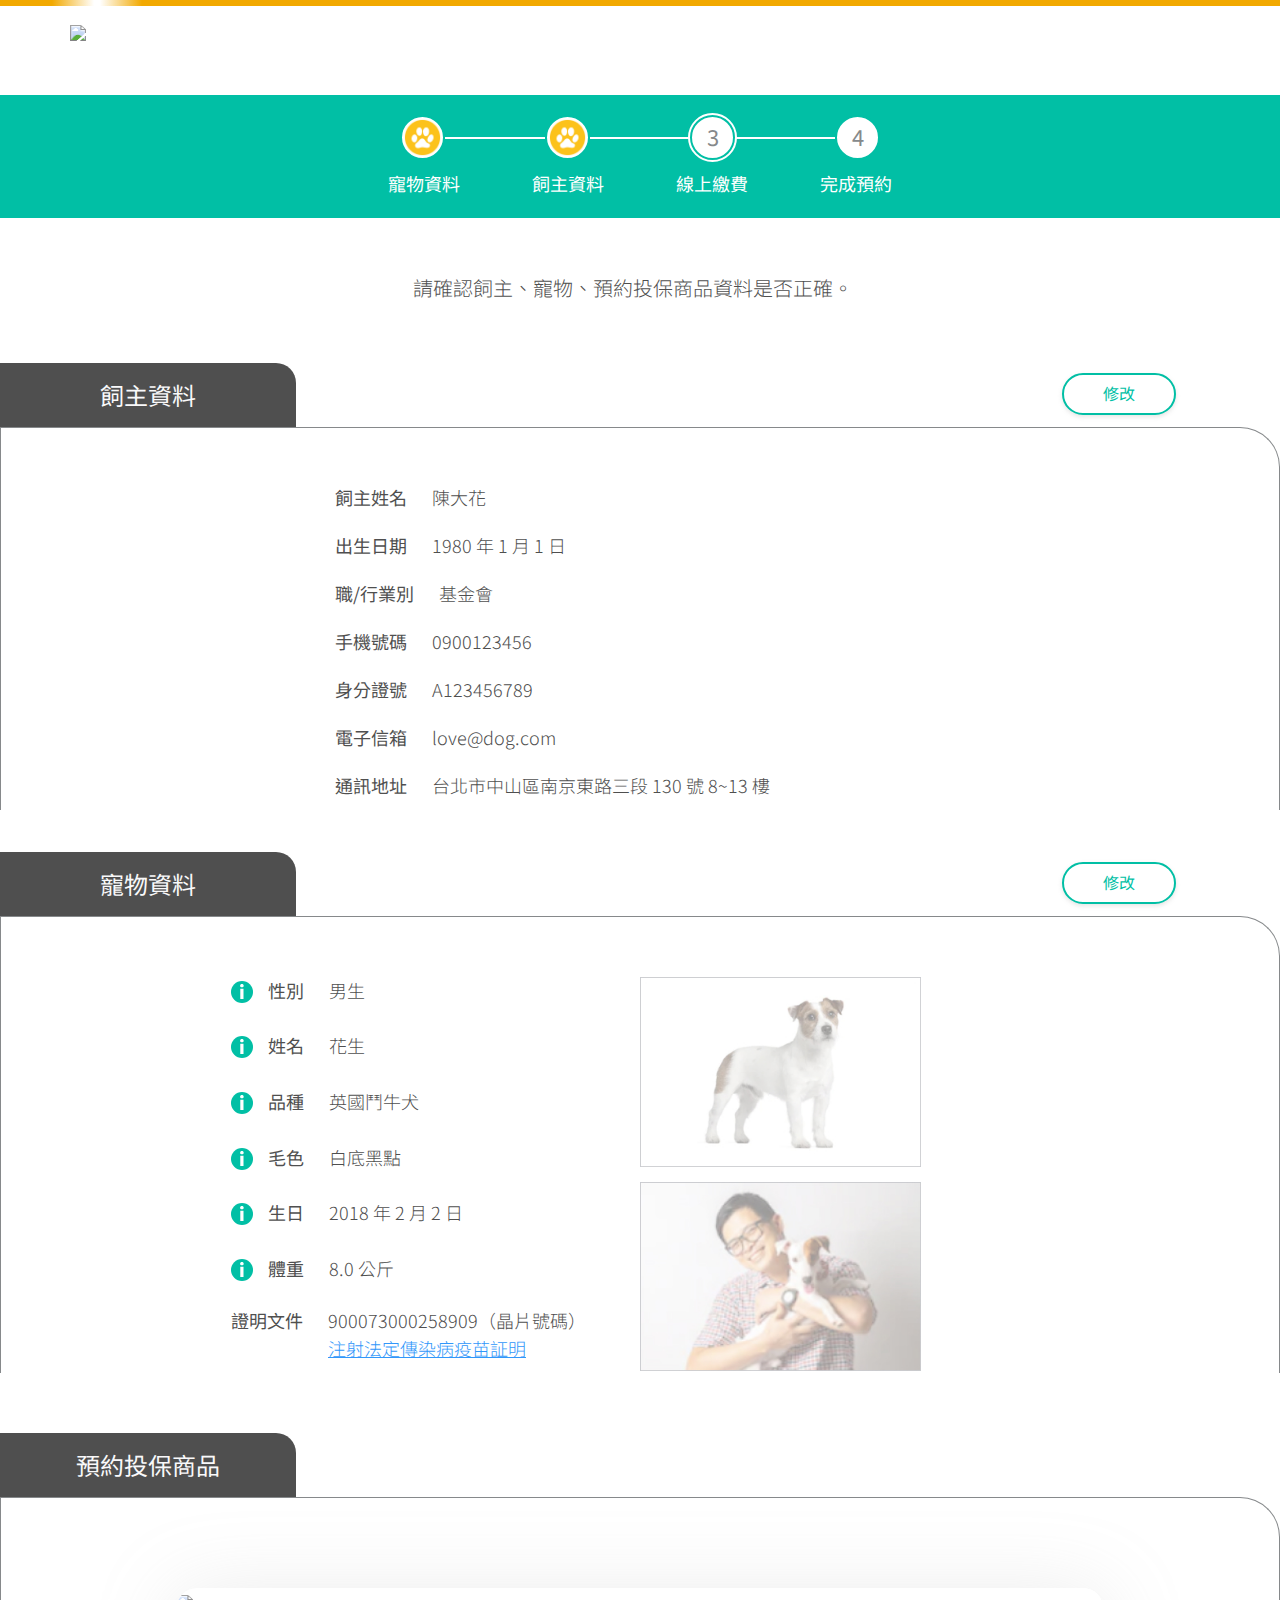
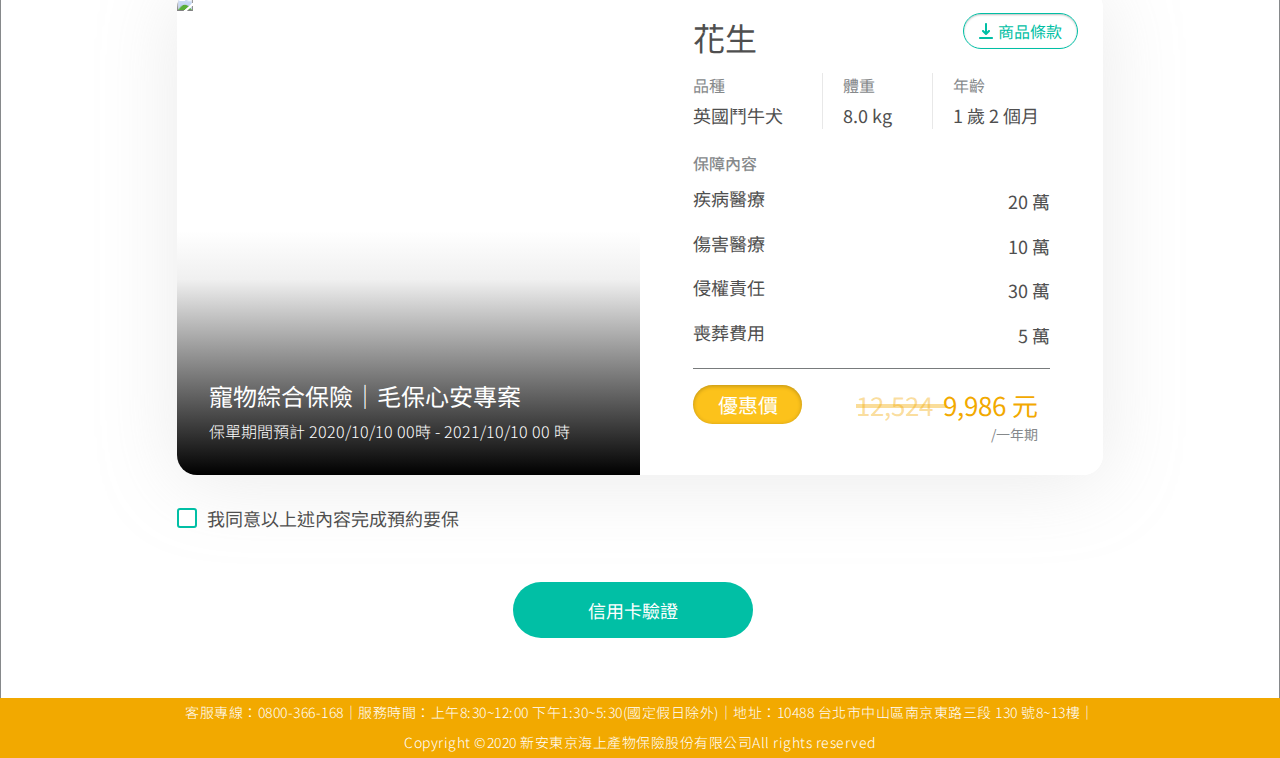
==== commit dee058bd: "init" ====
--- a/index.html
+++ b/index.html
@@ -1,12 +1,12 @@
 <!DOCTYPE html>
-<!-- saved from url=(0031)http://192.168.1.4:8080/petInfo -->
+<!-- saved from url=(0029)http://localhost:8080/confirm -->
 <html lang="en"><head><meta http-equiv="Content-Type" content="text/html; charset=UTF-8">
     
     <meta http-equiv="X-UA-Compatible" content="IE=edge">
     <meta name="viewport" content="width=device-width,initial-scale=1.0">
-    <link rel="icon" href="http://192.168.1.4:8080/favicon.ico">
+    <link rel="icon" href="http://localhost:8080/favicon.ico">
     <title>tmni_pet_insurance_frontend</title>
-  <link href="http://192.168.1.4:8080/2.0a928df179ebda674214.hot-update.js" rel="prefetch"><link href="./index_files/0.js" rel="prefetch"><link href="./index_files/1.js" rel="prefetch"><link href="./index_files/2.js" rel="prefetch"><link href="./index_files/3.js" rel="prefetch"><link href="http://192.168.1.4:8080/js/4.js" rel="prefetch"><link href="./index_files/app.js" rel="preload" as="script"><link href="./index_files/chunk-vendors.js" rel="preload" as="script"><style type="text/css">@import url(https://fonts.googleapis.com/css2?family=Noto+Sans+TC:wght@100;200;300;400;500;700&display=swap);</style><style type="text/css">@charset "UTF-8";
+  <link href="http://localhost:8080/0.573aa3d399f22586b85a.hot-update.js" rel="prefetch"><link href="./index_files/0.js" rel="prefetch"><link href="http://localhost:8080/js/1.js" rel="prefetch"><link href="http://localhost:8080/js/2.js" rel="prefetch"><link href="http://localhost:8080/js/3.js" rel="prefetch"><link href="http://localhost:8080/js/4.js" rel="prefetch"><link href="http://localhost:8080/js/5.js" rel="prefetch"><link href="http://localhost:8080/js/6.js" rel="prefetch"><link href="http://localhost:8080/js/8.js" rel="prefetch"><link href="./index_files/app.js" rel="preload" as="script"><link href="./index_files/chunk-vendors.js" rel="preload" as="script"><style type="text/css">@import url(https://fonts.googleapis.com/css2?family=Noto+Sans+TC:wght@100;200;300;400;500;700&display=swap);</style><style type="text/css">@charset "UTF-8";
 html,
 body {
   width: 100%;
@@ -72,6 +72,26 @@
   border-style: solid;
 }
 
+/*webkit瀏覽器專用*/
+::-webkit-input-placeholder {
+  color: #86898b;
+}
+
+/*Firefox 4-18瀏覽器專用*/
+input::-moz-placeholder {
+  color: #86898b;
+}
+
+/*Firefox 19+瀏覽器專用*/
+input::-moz-placeholder {
+  color: #86898b;
+}
+
+/*IE10瀏覽器專用*/
+:-ms-input-placeholder {
+  color: #86898b;
+}
+
 @media (min-width: 1200px) {
   .custom_container_lg {
     max-width: 1270px !important;
@@ -84,16 +104,66 @@
   .custom_container_b {
     max-width: 1000px !important;
   }
-}
+
+  .custom_container_card {
+    max-width: 956px !important;
+  }
+
+  .custom_container_guarantor_data {
+    max-width: 640px !important;
+  }
+
+  .custom_container_pet_data {
+    max-width: 848px !important;
+  }
+}
+.stroke_btn {
+  width: 114px;
+  height: 42px;
+  background-color: #ffffff;
+  border-radius: 30px;
+  text-align: center;
+  vertical-align: middle;
+  font-size: 1rem;
+  line-height: 36px;
+  color: #01bfa5;
+  border: 2px solid #01bfa5;
+  font-weight: normal;
+  box-shadow: 0px 2px 4px 0px rgba(155, 155, 155, 0.25);
+  cursor: pointer;
+}
+
+/*步驟底下的綠色按鈕*/
+.fill_info_btn {
+  width: 240px;
+  height: 56px;
+  background-color: #01bfa5;
+  border-radius: 28px;
+  text-align: center;
+  cursor: pointer;
+}
+.fill_info_btn span {
+  text-align: center;
+  line-height: 56px;
+  color: #ffffff;
+  font-size: 1.125rem;
+}
+
 @media (max-width: 991px) {
   h1.title {
     text-align: center !important;
   }
 }
-@media (max-width: 495px) {
-  html,
-body {
-    font-size: 12px;
+@media (max-width: 767px) {
+  /*步驟底下的綠色按鈕*/
+  .fill_info_btn {
+    width: auto;
+    height: 75px;
+    border-radius: 50px;
+  }
+  .fill_info_btn span {
+    line-height: 75px;
+    font-size: 1.5rem;
   }
 }</style><style type="text/css">.is_leave {
   transform: translateY(-95px);
@@ -13341,140 +13411,7 @@
   /* Windows 8 IE 10 fix */
   -ms-perspective: 1200px;
 }
-</style><script charset="utf-8" src="./index_files/0.js"></script><script charset="utf-8" src="./index_files/1.js"></script><style type="text/css">header[data-v-ecae4ade] {
-  margin-top: 40px;
-  background-color: #ffffff;
-  padding-bottom: 60px;
-}
-header .header_media[data-v-ecae4ade] {
-  width: 100%;
-  height: auto;
-}
-header .header_media iframe[data-v-ecae4ade] {
-  width: 100%;
-}
-header .header_event[data-v-ecae4ade] {
-  width: 100%;
-  padding-left: 70px;
-  padding-right: 70px;
-}
-header .header_event .header_event_title h2[data-v-ecae4ade] {
-  font-size: 1.875rem;
-  text-align: left;
-  line-height: 40px;
-  font-weight: normal;
-}
-header .header_event .header_event_description h5[data-v-ecae4ade] {
-  font-size: 1.125rem;
-  text-align: left;
-  font-weight: 300;
-  line-height: 35px;
-}
-header .header_event .header_event_time[data-v-ecae4ade] {
-  text-align: left;
-  margin-top: 50px;
-}
-header .header_event .header_event_time p[data-v-ecae4ade] {
-  font-size: 18px;
-  font-weight: normal;
-  display: inline;
-}
-header .header_event .header_event_time span[data-v-ecae4ade] {
-  display: inline;
-  font-weight: bold;
-  margin-left: 10px;
-}
-header .header_event .header_event_time .progress_bar_full[data-v-ecae4ade] {
-  width: 100%;
-  height: 12px;
-  background-color: #e8e8e8;
-  border-radius: 7px;
-  margin-top: 10px;
-  overflow: hidden;
-}
-header .header_event .header_event_time .progress_bar_full .progress_bar[data-v-ecae4ade] {
-  border-radius: 7px;
-}
-header .header_event .header_event_info[data-v-ecae4ade] {
-  margin-top: 20px;
-  justify-content: space-between;
-}
-header .header_event .header_event_info .event_info_item h4[data-v-ecae4ade] {
-  font-weight: 500;
-  font-size: 1.375rem;
-}
-header .header_event .header_event_info .event_info_item p[data-v-ecae4ade] {
-  font-weight: bold;
-  font-size: 1.875rem;
-  color: #86898b;
-}
-@media (max-width: 1199px) {
-header .header_event[data-v-ecae4ade] {
-    height: auto;
-    padding-left: 30px;
-    padding-right: 30px;
-}
-header .header_event .header_event_time[data-v-ecae4ade] {
-    margin-top: 20px;
-}
-}
-@media (max-width: 991px) {
-[class*=col-][data-v-ecae4ade] {
-    padding-left: 0;
-    padding-right: 0;
-}
-header[data-v-ecae4ade] {
-    margin-top: 0;
-}
-header .container[data-v-ecae4ade] {
-    padding-left: 0;
-    padding-right: 0;
-}
-header .header_event[data-v-ecae4ade] {
-    width: 100%;
-    padding-left: 40px;
-    padding-right: 40px;
-}
-header .header_event .header_event_title[data-v-ecae4ade] {
-    margin-top: 50px;
-}
-header .header_event .header_event_title h2[data-v-ecae4ade] {
-    font-size: 2.25rem;
-    text-align: center;
-    font-weight: 400;
-}
-header .header_event .header_event_description > h5[data-v-ecae4ade] {
-    font-size: 1.5rem;
-    margin-top: 30px;
-    line-height: 40px;
-    font-weight: 200;
-}
-header .header_event .header_event_time[data-v-ecae4ade] {
-    margin-top: 40px;
-}
-header .header_event .header_event_time p[data-v-ecae4ade] {
-    font-size: 1.375rem;
-}
-header .header_event .header_event_time span[data-v-ecae4ade] {
-    font-weight: 400;
-}
-header .header_event .header_event_info[data-v-ecae4ade] {
-    margin-top: 30px;
-}
-header .header_event .header_event_info .event_info_item[data-v-ecae4ade] {
-    flex-direction: column-reverse;
-}
-header .header_event .header_event_info .event_info_item h4[data-v-ecae4ade] {
-    font-size: 1.375rem;
-    font-weight: 300;
-}
-header .header_event .header_event_info .event_info_item p[data-v-ecae4ade] {
-    color: #4f4f4f;
-    font-size: 1.875rem;
-    font-weight: normal;
-    margin: 0;
-}
-}</style><style type="text/css">@charset "UTF-8";
+</style><script charset="utf-8" src="./index_files/0.js"></script><style shopback-extension-v6-0-4="" data-styled-version="4.2.0"></style><style type="text/css">@charset "UTF-8";
 footer[data-v-e92e97c2] {
   background: #f2a900;
 }
@@ -13550,1728 +13487,235 @@
 footer .copy_right p[data-v-e92e97c2] {
     font-size: 1.125rem;
 }
-}</style><style type="text/css">.main_btn[data-v-1057b6fa] {
-  display: inline-block;
-  cursor: pointer;
-}
-.placeholder[data-v-1057b6fa] {
-  height: 95px;
-}
-section.action_container[data-v-1057b6fa] {
+}</style><style type="text/css">.container-fluid[data-v-7254b399] {
+  padding-left: 0;
+  padding-right: 0;
+}
+.row[data-v-7254b399] {
+  margin-left: 0;
+  margin-right: 0;
+}
+.col-12[data-v-7254b399] {
+  padding-left: 0;
+}
+#confirm[data-v-7254b399] {
+  position: relative;
+}
+input[type=checkbox][data-v-7254b399] {
+  -webkit-appearance: none;
+  vertical-align: middle;
+  margin-top: 0;
+  background: #fff;
+  border: #01bfa5 solid 2px;
+  border-radius: 3px;
+  width: 20px;
+  height: 20px;
+}
+input[type=checkbox][data-v-7254b399]:checked {
+  background: #01bfa5;
+}
+input[type=checkbox][data-v-7254b399]:checked::after {
+  content: "";
+  position: absolute;
+  background: transparent;
+  border: #fff solid 2px;
+  border-top: none;
+  border-right: none;
+  height: 8px;
+  width: 16px;
+  transform: translate(0px, 1px) rotate(-45deg);
+}
+.check[data-v-7254b399] {
+  align-items: center;
+  margin-top: 30px;
+}
+.check span[data-v-7254b399] {
+  font-size: 1.125rem;
+  margin-left: 10px;
+  margin-top: 0px;
+  color: #4f4f4f;
+}
+.progress_top_area[data-v-7254b399] {
   width: 100%;
-  height: auto;
-  background-color: #f9f9fa;
-  padding-top: 20px;
-  padding-bottom: 20px;
-  z-index: 9999;
-}
-section.action_container h5.action_title[data-v-1057b6fa] {
-  display: none;
-}
-section.action_container .action[data-v-1057b6fa] {
-  padding-left: 70px;
-  justify-content: flex-start;
-}
-section.action_container .main_btn.yellow[data-v-1057b6fa] {
-  width: auto;
-  height: 56px;
-  background-color: #feb100;
-  padding-left: 40px;
-  padding-right: 40px;
-  border-radius: 5px;
-  line-height: 56px;
-  color: #ffffff;
-  font-size: 18px;
-  margin-left: 40px;
-}
-section.action_container.is_top[data-v-1057b6fa] {
+  height: 123px;
+  background-color: #01bfa5;
   position: fixed;
   top: 95px;
-  transform: translateY(-95px);
-  transition: all 0.5s ease;
-  box-shadow: 0px 0px 10px 0px rgba(0, 133, 120, 0.15);
-}
-section.action_container.is_top h5.action_title[data-v-1057b6fa] {
+  z-index: 999;
+}
+.progress_top_bar[data-v-7254b399] {
+  justify-content: center;
+  align-items: center;
+  margin-top: 20px;
+}
+.progress_step_circle[data-v-7254b399] {
+  width: 45px;
+  height: 45px;
+  background-color: #ffffff;
+  border-radius: 50%;
+  border: #01bfa5 solid 2px;
+}
+.progress_step_circle[data-v-7254b399]::before {
+  content: "";
   display: block;
-}
-section.action_container.is_top .action[data-v-1057b6fa] {
-  justify-content: flex-end;
-}
-section.action_container.is_top .main_btn.yellow[data-v-1057b6fa] {
-  margin-left: 30px;
-}
-@media (max-width: 1199px) {
-section.action_container .action[data-v-1057b6fa] {
-    padding-left: 30px;
-}
-}
-@media (max-width: 991px) {
-section.action_container[data-v-1057b6fa] {
-    display: none;
-}
-}</style><style type="text/css">.main_btn.yellow[data-v-01a7cc31] {
-  width: auto;
-  height: 56px;
-  background-color: #feb100;
-  padding-left: 40px;
-  padding-right: 40px;
-  border-radius: 5px;
-  line-height: 56px;
+  border: #ffffff solid 2px;
+  width: 49px;
+  height: 49px;
+  background-color: transparent;
+  border-radius: 50%;
+  transform: translate(-4px, -4px);
+}
+.progress_step_circle[data-v-7254b399]::after {
+  display: block;
+  text-align: center;
+  top: calc(-100% - 5px);
+  left: 50%;
+  transform: translateX(-50%);
+  position: relative;
+  color: #86898b;
+  font-size: 1.375rem;
+}
+.circle_1[data-v-7254b399],
+.circle_2[data-v-7254b399] {
+  background-image: url([data-uri]);
+  background-position: center;
+  background-size: contain;
+}
+.circle_1[data-v-7254b399]::before {
+  border: transparent solid 0px;
+}
+.circle_2[data-v-7254b399]::before {
+  border: transparent solid 0px;
+}
+.circle_3[data-v-7254b399]::after {
+  content: "3";
+}
+.circle_3[data-v-7254b399]::before {
+  border: #ffffff solid 2px;
+}
+.circle_4[data-v-7254b399]::after {
+  content: "4";
+}
+.circle_4[data-v-7254b399]::before {
+  border: transparent solid 0px;
+}
+.line[data-v-7254b399] {
+  width: 100px;
+  height: 2px;
+  background-color: #ffffff;
+  z-index: -1;
+}
+.step_text[data-v-7254b399] {
+  justify-content: center;
+}
+.step_text span[data-v-7254b399] {
+  padding-left: 36px;
+  padding-right: 36px;
+  margin-top: 10px;
   color: #ffffff;
-  font-size: 18px;
-  margin-left: 20px;
-}
-.main_btn[data-v-01a7cc31] {
-  margin-right: 20px;
-  cursor: pointer;
-}
-.main_btn[data-v-01a7cc31],
-.main_btn.yellow[data-v-01a7cc31] {
-  height: 65px;
-  flex-grow: 1;
-  justify-content: center;
-}
-section.action_container_md[data-v-01a7cc31] {
-  display: none;
-}
-@media (max-width: 991px) {
-section.action_container_md[data-v-01a7cc31] {
-    width: 100%;
-    height: auto;
-    background-color: #f9f9fa;
-    height: 145px;
-    z-index: 9999;
-    display: block;
-    position: fixed;
-    bottom: 0;
-    box-shadow: 0px -2px 4px 0px rgba(91, 91, 91, 0.25);
-}
-section.action_container_md .custom_container_lg[data-v-01a7cc31] {
-    position: relative;
-    top: 50%;
-    transform: translateY(-50%);
-}
-section.action_container_md .action[data-v-01a7cc31] {
-    justify-content: space-around;
-    position: relative;
-    margin: 0 auto;
-}
-section.action_container_md .action h5[data-v-01a7cc31] {
-    color: #ffffff;
-    line-height: 65px;
-    margin-left: 8px;
-}
-section.action_container_md .action img[data-v-01a7cc31] {
-    width: 30px;
-}
-}
-@media (max-width: 575px) {
-section.action_container_md > .action[data-v-01a7cc31] {
-    justify-content: space-between;
-}
-}</style><style type="text/css">#product_intro[data-v-2b211530] {
-  position: relative;
-}
-.top_bar[data-v-2b211530] {
-  display: none;
-}
-section.notice_container[data-v-2b211530] {
-  position: relative;
-}
-section.notice_container .cat_toe_bean_img[data-v-2b211530] {
-  width: 25%;
-  max-width: 270px;
-  height: auto;
-  position: absolute;
-  bottom: 0;
-  right: 0;
-  transform: translateY(50%);
-}
-section.notice_container .notice_top_bar[data-v-2b211530] {
-  width: 100%;
-  height: 8px;
-  background-color: #f2a900;
-  margin-top: 30px;
-  border-radius: 4px 4px 0 0;
-}
-section.notice_container .notice_content[data-v-2b211530] {
-  width: 100%;
-  height: auto;
-  background-color: #fff5d9;
-  border-radius: 0 0 4px 4px;
-  padding: 53px 30px 53px 30px;
-}
-section.notice_container .notice_content .notice_btn_md[data-v-2b211530] {
-  display: none;
-  cursor: pointer;
-}
-section.notice_container .notice_content h5[data-v-2b211530] {
-  font-weight: normal;
-  color: #25282b;
   font-size: 1.125rem;
 }
-section.notice_container .notice_content .notice_content_text[data-v-2b211530] {
-  margin-top: 20px;
-}
-section.notice_container .notice_content .notice_content_text p[data-v-2b211530] {
-  font-weight: 300;
-  color: #4f4f4f;
-}
-section.product_intro_container[data-v-2b211530] {
-  position: relative;
-  margin-top: 100px;
-}
-section.product_intro_container .product_intro_title[data-v-2b211530] {
-  height: auto;
-  align-items: flex-start;
-  justify-content: center;
-}
-section.product_intro_container .product_intro_title h2[data-v-2b211530] {
-  display: block;
-  top: 50%;
-}
-section.product_intro_container .product_intro_content[data-v-2b211530] {
-  height: auto;
-}
-section.product_intro_container .product_intro_content h4[data-v-2b211530] {
-  font-weight: normal;
-}
-section.product_intro_container .product_intro_content p[data-v-2b211530] {
+.alert_msg[data-v-7254b399] {
+  margin-top: 175px;
+  font-size: 1.25rem;
   font-weight: 300;
   line-height: 35px;
-  font-size: 18px;
-}
-section.product_intro_container .product_solution[data-v-2b211530] {
-  background-image: url(/img/light-blue-bg.1227a3ec.svg);
-  background-position: center;
-  background-repeat: no-repeat;
-  background-size: auto 400px;
-  align-items: center;
-  height: 400px;
-}
-section.product_intro_container .product_solution_content[data-v-2b211530] {
-  height: 100%;
-}
-section.product_intro_container .product_solution_content .row[data-v-2b211530] {
-  height: 100%;
-}
-section.product_intro_container .price_board_title[data-v-2b211530] {
-  display: block;
-}
-section.product_intro_container .price_board_title_md[data-v-2b211530] {
-  display: none;
-}
-section.product_intro_container .product_solution_price h5[data-v-2b211530] {
-  font-size: 1.375rem;
-}
-section.product_intro_container .product_solution_price .price_board[data-v-2b211530] {
+}
+.alert_msg p[data-v-7254b399] {
+  font-size: 1.25rem;
+}
+section.guarantor_info_container .edit_btn[data-v-7254b399],
+section.pet_info_container .edit_btn[data-v-7254b399] {
+  position: relative;
+  top: calc(100% + 10px);
+  right: 0;
+  float: right;
+  margin-right: 7%;
+}
+section.reservation_info_container[data-v-7254b399] {
+  margin-top: 60px;
+}
+.guarantor_info_content[data-v-7254b399],
+.pet_info_content[data-v-7254b399] {
   width: 100%;
   height: auto;
   background-color: #ffffff;
-  border: #e8e8e8 1px solid;
-  border-radius: 10px;
+  border: #86898b 1px solid;
+  border-bottom: 0;
+  border-radius: 0 40px 0 0;
+  padding-top: 60px;
+}
+.info_tag[data-v-7254b399] {
   text-align: center;
-  padding: 25px 18px 25px 18px;
-  position: relative;
-  margin-top: 10px;
-  box-shadow: 0px 2px 4px 0px rgba(155, 155, 155, 0.25);
-}
-section.product_intro_container .product_solution_price .price_board span[data-v-2b211530] {
-  font-size: 1.875rem;
-}
-section.product_intro_container .product_solution_price .price_board .origin_price[data-v-2b211530],
-section.product_intro_container .product_solution_price .price_board .discount_price[data-v-2b211530] {
-  justify-content: space-between;
+}
+.info_tag span[data-v-7254b399] {
+  width: 296px;
+  height: 64px;
+  background-color: #4f4f4f;
+  border-radius: 0 20px 0 0;
+  display: block;
+  color: #f9f9fa;
+  font-size: 1.5rem;
+  line-height: 64px;
+}
+ul.guarantor_info_list[data-v-7254b399],
+ul.pet_info_list[data-v-7254b399] {
+  list-style: none;
+}
+ul.guarantor_info_list li[data-v-7254b399],
+ul.pet_info_list li[data-v-7254b399] {
+  margin-top: 30px;
   align-items: center;
 }
-section.product_intro_container .product_solution_price .price_board .origin_price[data-v-2b211530] {
-  color: #f2a900;
-}
-section.product_intro_container .product_solution_price .price_board .origin_price .origin_price_num[data-v-2b211530] {
-  position: relative;
-  height: 100%;
-}
-section.product_intro_container .product_solution_price .price_board .origin_price .origin_price_num p[data-v-2b211530] {
-  color: rgba(242, 169, 0, 0.4);
-  text-align: right;
-  font-size: 1.875rem;
-  vertical-align: baseline;
-  margin: 0;
-}
-section.product_intro_container .product_solution_price .price_board .origin_price .origin_price_num p[data-v-2b211530]:before {
-  content: "";
-  display: block;
-  position: absolute;
-  width: 100%;
-  top: 50%;
-  border-width: 2px;
-  border-style: solid;
-  transform: translateY();
-}
-section.product_intro_container .product_solution_price .price_board .origin_price h5[data-v-2b211530] {
-  margin: 0;
-}
-section.product_intro_container .product_solution_price .price_board .discount_price h5[data-v-2b211530] {
-  margin: 0;
-}
-section.product_intro_container .product_solution_price .price_board .discount_price p[data-v-2b211530] {
-  text-align: right;
-  font-size: 1.875rem;
-  margin: 0;
-}
-section.product_intro_container .product_solution_price .price_board p.year[data-v-2b211530] {
-  text-align: right;
-  font-size: 1.125rem;
-  margin-top: 18px;
-  color: #86898b;
-}
-section.product_intro_container .product_solution_price .price_board.board_1 .origin_price h5[data-v-2b211530],
-section.product_intro_container .product_solution_price .price_board.board_1 .origin_price .origin_price_num > p[data-v-2b211530],
-section.product_intro_container .product_solution_price .price_board.board_1 .origin_price .origin_price_num > p[data-v-2b211530]::before {
-  color: rgba(242, 169, 0, 0.4);
-  border-color: rgba(242, 169, 0, 0.4);
-}
-section.product_intro_container .product_solution_price .price_board.board_1 .discount_price h5[data-v-2b211530],
-section.product_intro_container .product_solution_price .price_board.board_1 .discount_price p[data-v-2b211530] {
-  color: #f2a900;
-}
-section.product_intro_container .product_solution_price .price_board.board_2 .origin_price h5[data-v-2b211530],
-section.product_intro_container .product_solution_price .price_board.board_2 .origin_price .origin_price_num > p[data-v-2b211530],
-section.product_intro_container .product_solution_price .price_board.board_2 .origin_price .origin_price_num > p[data-v-2b211530]::before {
-  color: rgba(1, 191, 165, 0.4);
-  border-color: rgba(1, 191, 165, 0.4);
-}
-section.product_intro_container .product_solution_price .price_board.board_2 .discount_price h5[data-v-2b211530],
-section.product_intro_container .product_solution_price .price_board.board_2 .discount_price p[data-v-2b211530] {
-  color: #01bfa5;
-}
-section.product_intro_container .product_solution_img[data-v-2b211530] {
-  width: 100%;
-}
-section.product_intro_container .product_solution_img img[data-v-2b211530] {
-  width: 100%;
-  margin: 0 auto;
-  position: relative;
-  vertical-align: middle;
-}
-section.product_intro_container .product_solution_img_md[data-v-2b211530] {
-  display: none;
-}
-@media (max-width: 991px) {
-.top_bar[data-v-2b211530] {
-    display: block;
-}
-section.notice_container .cat_toe_bean_img[data-v-2b211530] {
-    width: 30%;
-}
-section.notice_container .notice_top_bar[data-v-2b211530] {
-    display: none;
-}
-section.notice_container .notice_block_container[data-v-2b211530] {
-    position: relative;
-}
-section.notice_container .notice_block_1[data-v-2b211530],
-section.notice_container .notice_block_2[data-v-2b211530] {
-    padding: 0;
-}
-section.notice_container .notice_content[data-v-2b211530] {
-    padding: 0;
-    background-color: transparent;
-}
-section.notice_container .notice_content .notice_block_1 .notice_btn_md[data-v-2b211530] {
-    right: 0;
-}
-section.notice_container .notice_content .notice_block_2 .top_bar[data-v-2b211530] {
-    margin-left: 50%;
-}
-section.notice_container .notice_content .notice_block_2 .notice_title_md[data-v-2b211530] {
-    margin-left: 50%;
-}
-section.notice_container .notice_content .notice_title_md[data-v-2b211530] {
-    border-width: 0 1px 0 1px;
-    border-color: #e8e8e8;
-    border-style: solid;
-    background-color: #f9fffe;
-}
-section.notice_container .notice_content .notice_btn_md[data-v-2b211530] {
-    position: absolute;
-    top: 8px;
-    width: 50%;
-    display: inline-block;
-    border-width: 1px 1px 1px 1px;
-    border-color: #e8e8e8;
-    border-style: solid;
-    background-color: #f9f9fa;
-    border-radius: 4px 4px 0 0;
-}
-section.notice_container .notice_content .top_bar[data-v-2b211530],
-section.notice_container .notice_content h5[data-v-2b211530] {
-    width: 50%;
-}
-section.notice_container .notice_content h5[data-v-2b211530] {
-    text-align: center;
-    font-size: 1.5rem;
-    margin-bottom: 0;
-    line-height: 50px;
-}
-section.notice_container .notice_content .notice_content_text[data-v-2b211530] {
-    background-color: #f9fffe;
-    margin-top: 0;
-    border-radius: 0 0 4px 4px;
-    border-width: 0 1px 1px 1px;
-    border-color: #e8e8e8;
-    border-style: solid;
-    padding: 25px;
-}
-section.notice_container .notice_content .notice_content_text p[data-v-2b211530] {
-    font-size: 1.375rem;
-    line-height: 35px;
-    font-weight: 200;
-}
-section.product_intro_container[data-v-2b211530] {
-    margin-top: 60px;
-}
-section.product_intro_container .product_intro_title[data-v-2b211530] {
-    align-items: center;
-}
-section.product_intro_container .product_intro_content h4[data-v-2b211530] {
-    text-align: center;
-    margin-top: 30px;
-}
-section.product_intro_container .product_intro_content p[data-v-2b211530] {
-    font-size: 1.5rem;
-    font-weight: 200;
-    margin-top: 20px;
-}
-section.product_intro_container .product_solution[data-v-2b211530] {
-    background-image: url(/img/light-blue-bg.1227a3ec.svg);
-    background-position: center;
-    background-repeat: no-repeat;
-    background-size: auto 100%;
-    align-items: center;
-    height: auto;
-    padding-bottom: 50px;
-    margin-top: 40px;
-}
-section.product_intro_container .product_solution .price_board_title[data-v-2b211530] {
-    display: none;
-}
-section.product_intro_container .product_solution .price_board_title_md[data-v-2b211530] {
-    display: block;
-    font-size: 1.625rem;
-    font-weight: normal;
-    text-align: left;
-}
-section.product_intro_container .product_solution_img[data-v-2b211530] {
-    display: none;
-}
-section.product_intro_container .product_solution_img_md[data-v-2b211530] {
-    display: block;
-}
-section.product_intro_container .product_solution_img_md img[data-v-2b211530] {
-    width: 100%;
-}
-}
-@media (max-width: 767px) {
-section.notice_container .cat_toe_bean_img[data-v-2b211530] {
-    max-width: 155px;
-    transform: translateY(60%);
-}
-}
-@media (max-width: 575px) {
-section.notice_container .cat_toe_bean_img[data-v-2b211530] {
-    width: 145px;
-}
-section.product_intro_container .product_intro_content[data-v-2b211530] {
-    padding-left: 40px;
-    padding-right: 40px;
-}
-section.product_intro_container .product_intro_content p[data-v-2b211530] {
-    font-size: 1.5rem;
-    line-height: 2.5rem;
-    font-weight: 200;
-    margin-top: 20px;
-}
-section.product_intro_container .product_solution[data-v-2b211530] {
-    background-size: auto 100%;
-}
-}
-@media (max-width: 450px) {
-section.notice_container .cat_toe_bean_img[data-v-2b211530] {
-    width: 120px;
-}
-}
-@media (max-width: 375px) {
-section.notice_container .cat_toe_bean_img[data-v-2b211530] {
-    width: 100px;
-}
-section.notice_container .notice_content h5[data-v-2b211530] {
-    font-size: 16px;
-}
-}</style><style type="text/css">section.comparison_container[data-v-43e51d08] {
-  margin-top: 40px;
-}
-section.comparison_container .divider[data-v-43e51d08] {
-  width: 330px;
-  height: 1px;
-  background-color: #e8e8e8;
-  margin-top: 15px;
-}
-section.comparison_container .divider[data-v-43e51d08]:nth-last-child(1) {
-  display: none;
-}
-section.comparison_container .title[data-v-43e51d08] {
-  padding-bottom: 50px;
-}
-section.comparison_container .top_bar[data-v-43e51d08] {
-  display: none;
-}
-section.comparison_container .notice_btn_md[data-v-43e51d08] {
-  display: none;
-  cursor: pointer;
-}
-section.comparison_container .tmni_product .product_title[data-v-43e51d08] {
-  align-items: center;
-}
-section.comparison_container .tmni_product .product_title h5[data-v-43e51d08] {
-  margin: 0;
-  color: #01bfa5;
-}
-section.comparison_container .tmni_product .product_content > p[data-v-43e51d08] {
-  font-weight: 400;
-  color: #01bfa5;
-}
-section.comparison_container .tmni_product .product_content > span[data-v-43e51d08] {
-  font-size: 1rem;
-  font-weight: 300;
-  margin: 0;
-}
-section.comparison_container .other_product .product_title > h5[data-v-43e51d08] {
-  color: #86898b;
-}
-section.comparison_container .product_title[data-v-43e51d08] {
-  align-items: center;
-}
-section.comparison_container .product_title h5[data-v-43e51d08] {
-  font-size: 1.375rem;
-}
-section.comparison_container .product_content[data-v-43e51d08] {
-  font-size: 1.125rem;
-  margin-top: 40px;
-}
-section.comparison_container .product_content p[data-v-43e51d08] {
-  margin-top: 15px;
-  margin-bottom: 0;
-  font-weight: 300;
-}
-@media (max-width: 991px) {
-section.comparison_container .divider[data-v-43e51d08] {
-    width: 100%;
-}
-section.comparison_container .title span[data-v-43e51d08] {
-    display: block;
-}
-section.comparison_container .top_bar[data-v-43e51d08] {
-    display: block;
-    width: 50%;
-}
-section.comparison_container .tmni_product[data-v-43e51d08],
-section.comparison_container .other_product[data-v-43e51d08] {
-    position: relative;
-    padding: 0;
-}
-section.comparison_container .tmni_product .product_content[data-v-43e51d08],
-section.comparison_container .other_product .product_content[data-v-43e51d08] {
-    margin-top: 0;
-    border-radius: 0 0 4px 4px;
-    border-width: 0 1px 1px 1px;
-    border-color: #e8e8e8;
-    border-style: solid;
-    padding: 25px;
-}
-section.comparison_container .tmni_product .product_content p[data-v-43e51d08],
-section.comparison_container .other_product .product_content p[data-v-43e51d08] {
-    font-size: 1.5rem;
-}
-section.comparison_container .tmni_product .product_title > h5[data-v-43e51d08],
-section.comparison_container .tmni_product h5[data-v-43e51d08],
-section.comparison_container .other_product .product_title > h5[data-v-43e51d08],
-section.comparison_container .other_product h5[data-v-43e51d08] {
-    font-size: 1.5rem;
-}
-section.comparison_container .tmni_product .notice_btn_md[data-v-43e51d08] {
-    display: block;
-    right: 0;
-    top: 0;
-    position: absolute;
-}
-section.comparison_container .tmni_product .product_title[data-v-43e51d08] {
-    border-width: 0 1px 0 1px;
-    border-color: #e8e8e8;
-    border-style: solid;
-    background-color: #f9fffe;
-}
-section.comparison_container .tmni_product h5.notice_btn_md[data-v-43e51d08] {
-    text-align: center;
-    line-height: 50px;
-    top: 8px;
-    width: 50%;
-    display: inline-block;
-    border-width: 1px 1px 1px 1px;
-    border-color: #e8e8e8;
-    border-style: solid;
-    background-color: #f9f9fa;
-    border-radius: 4px 4px 0 0;
-}
-section.comparison_container .tmni_product .product_title[data-v-43e51d08] {
-    width: 50%;
-    justify-content: center;
-}
-section.comparison_container .tmni_product .product_title h5[data-v-43e51d08] {
-    line-height: 50px;
-}
-section.comparison_container .tmni_product .product_content[data-v-43e51d08] {
-    background-color: #f9fffe;
-}
-section.comparison_container .tmni_product .product_content p[data-v-43e51d08] {
-    margin-top: 15px;
-}
-section.comparison_container .tmni_product .product_content span[data-v-43e51d08] {
-    font-size: 1.375rem;
-}
-section.comparison_container .other_product[data-v-43e51d08] {
-    position: relative;
-}
-section.comparison_container .other_product .product_content[data-v-43e51d08] {
-    background-color: #ffffff;
-}
-section.comparison_container .other_product .product_content p[data-v-43e51d08] {
-    margin-top: 8px;
-}
-section.comparison_container .other_product .top_bar[data-v-43e51d08] {
-    background-color: #f2a900;
-}
-section.comparison_container .other_product .divider[data-v-43e51d08] {
-    margin-top: 8px;
-}
-section.comparison_container .other_product .product_title[data-v-43e51d08] {
-    width: 50%;
-    justify-content: center;
-}
-section.comparison_container .other_product .product_title h5[data-v-43e51d08] {
-    color: #01bfa5;
-}
-section.comparison_container .other_product .top_bar[data-v-43e51d08] {
-    margin-left: 50%;
-}
-section.comparison_container .other_product h5.notice_title_md[data-v-43e51d08] {
-    border-width: 0 1px 0 1px;
-    border-color: #e8e8e8;
-    border-style: solid;
-    background-color: #ffffff;
-    margin-left: 50%;
-    text-align: center;
-    line-height: 50px;
-    margin-bottom: 0;
-}
-section.comparison_container .other_product .notice_btn_md[data-v-43e51d08] {
-    display: flex;
-    position: absolute;
-    border-width: 1px 1px 1px 1px;
-    border-color: #e8e8e8;
-    border-style: solid;
-    background-color: #f9f9fa;
-    border-radius: 4px 4px 0 0;
-}
-section.comparison_container .product_title h5[data-v-43e51d08] {
-    margin: 0;
-    line-height: 50px;
-}
-}
-@media (max-width: 575px) {
-.custom_container_md[data-v-43e51d08] {
-    padding-left: 40px;
-    padding-right: 40px;
-}
-}</style><style type="text/css">section.insured_amount[data-v-566755e5] {
-  margin-top: 40px;
-}
-section.insured_amount h5[data-v-566755e5] {
-  font-size: 1.375rem;
-  color: #01bfa5;
-  padding-bottom: 40px;
-}
-section.insured_amount h6[data-v-566755e5] {
-  font-size: 1.125rem;
-  font-weight: 400;
-}
-section.insured_amount .amount[data-v-566755e5] {
-  align-items: flex-end;
-}
-section.insured_amount .amount p[data-v-566755e5],
-section.insured_amount .amount span[data-v-566755e5] {
-  display: inline;
-  color: #25282b;
-  margin: 0;
-}
-section.insured_amount .amount p[data-v-566755e5] {
-  font-size: 2rem;
-  font-weight: bold;
-}
-section.insured_amount .amount span[data-v-566755e5] {
-  font-size: 16px;
-  font-weight: 300;
-}
-section.insured_amount .amount img[data-v-566755e5] {
-  width: 37px;
-  height: 33px;
-  transform: translate(-8px, -100%);
-}
-@media (max-width: 1199px) {
-section.action_container .action[data-v-566755e5] {
-    padding-left: 30px;
-    padding-right: 30px;
-}
-}
-@media (max-width: 991px) {
-section.insured_amount .insured_amount_table_container[data-v-566755e5] {
-    border-radius: 4px 4px 4px 4px;
-    border-width: 1px 1px 1px 1px;
-    border-color: #e8e8e8;
-    border-style: solid;
-}
-section.insured_amount .amount_header[data-v-566755e5] {
-    padding: 0;
-}
-section.insured_amount .amount_container[data-v-566755e5] {
-    display: flex;
-    padding: 0;
-}
-section.insured_amount .amount_container[data-v-566755e5]:nth-child(even) {
-    background-color: #eefffc;
-}
-section.insured_amount .amount p[data-v-566755e5] {
-    font-size: 1.5rem;
-    font-weight: normal;
-    line-height: 65px;
-}
-section.insured_amount .amount span[data-v-566755e5] {
-    line-height: 65px;
-}
-section.insured_amount h6[data-v-566755e5] {
-    line-height: 65px;
-    font-size: 1.5rem;
-    margin-bottom: 0;
-    flex-basis: 40%;
-    text-align: center;
-}
-section.insured_amount h5[data-v-566755e5] {
-    border-bottom: #e8e8e8 1px solid;
-    padding-top: 25px;
-    padding-bottom: 25px;
-    text-align: center;
-    color: #4f4f4f;
-    margin-bottom: 0;
-}
-}
-@media (max-width: 575px) {
-.custom_container_md[data-v-566755e5] {
-    padding-left: 40px;
-    padding-right: 40px;
-}
-}</style><style type="text/css">section.ensure_description_container[data-v-2169b5e1] {
-  margin-top: 120px;
-}
-section.ensure_description_container .ensure_detail_sm[data-v-2169b5e1] {
-  display: none;
-}
-section.ensure_description_container .title[data-v-2169b5e1] {
-  padding-bottom: 30px;
-}
-section.ensure_description_container h4[data-v-2169b5e1] {
-  font-weight: 400;
-}
-section.ensure_description_container span[data-v-2169b5e1] {
-  font-size: 1.75rem;
-  font-weight: 400;
-}
-section.ensure_description_container a.product_terms_download_btn[data-v-2169b5e1] {
-  width: 130px;
-  height: auto;
-  background-color: #ffffff;
-  text-decoration: none;
-  border: #01bfa5 1px solid;
-  border-radius: 30px;
-  color: #01bfa5;
-  padding: 6px 19px 7px 19px;
-  box-shadow: inset 0px 1px 2px 0px rgba(0, 0, 0, 0.25);
-  float: right;
-}
-section.ensure_description_container a.product_terms_download_btn p[data-v-2169b5e1] {
-  color: #01bfa5;
-  margin: 0;
-  margin-left: 5px;
-}
-section.ensure_description_container .ensure_detail [class*=col-][data-v-2169b5e1]:nth-child(even) {
-  padding-left: 50px;
-}
-section.ensure_description_container .ensure_detail [class*=col-][data-v-2169b5e1]:nth-child(odd) {
-  padding-right: 50px;
-}
-section.ensure_description_container .ensure_detail_title[data-v-2169b5e1] {
-  align-items: center;
-  margin-top: 20px;
-}
-section.ensure_description_container .ensure_detail_title img[data-v-2169b5e1] {
-  width: 60px;
-  height: auto;
-}
-section.ensure_description_container .ensure_detail_title h4[data-v-2169b5e1] {
-  margin-left: 20px;
-}
-section.ensure_description_container .ensure_detail_content[data-v-2169b5e1] {
-  font-size: 1.125rem;
-  color: #25282b;
-  line-height: 35px;
-  margin-top: 20px;
-  font-weight: 300;
-}
-section.ensure_description_container .ensure_detail_price[data-v-2169b5e1] {
-  float: right;
-}
-section.ensure_description_container .ensure_detail_price h6[data-v-2169b5e1] {
-  font-size: 1.125rem;
-  font-weight: normal;
-  text-align: right;
-  margin-right: 30px;
-}
-section.ensure_description_container .ensure_detail_price span[data-v-2169b5e1] {
-  font-size: 1.5rem;
-  margin-left: 5px;
-}
-section.ensure_description_container .ensure_detail_price img[data-v-2169b5e1] {
-  width: 233px;
-  height: 45px;
-  transform: translateY(-20px);
-}
-@media (max-width: 991px) {
-section.ensure_description_container .ensure_detail [class*=col-][data-v-2169b5e1]:nth-child(even) {
-    padding-left: 15px;
-}
-section.ensure_description_container .ensure_detail [class*=col-][data-v-2169b5e1]:nth-child(odd) {
-    padding-right: 15px;
-}
-}
-@media (max-width: 767px) {
-section.ensure_description_container .swiper-container[data-v-2169b5e1] {
-    margin-top: 20px;
-    width: 100%;
-    height: auto;
-    padding-bottom: 36px;
-    background-color: #eefffc;
-    border-radius: 20px;
-    box-shadow: 0px 2px 4px 0px rgba(0, 0, 0, 0.15);
-}
-section.ensure_description_container .swiper-container .number_bg[data-v-2169b5e1] {
-    height: 185px;
-    width: auto;
-    position: absolute;
-    top: 0;
-    left: 15px;
-    top: 45px;
-}
-section.ensure_description_container .swiper-prev[data-v-2169b5e1],
-section.ensure_description_container .swiper-next[data-v-2169b5e1] {
-    width: 60px;
-    height: 60px;
-    position: absolute;
-    transform: translate(-50%, -50%);
-    z-index: 99;
-    cursor: pointer;
-}
-section.ensure_description_container .swiper-prev[data-v-2169b5e1] {
-    left: calc(50% - 60px);
-}
-section.ensure_description_container .swiper-next[data-v-2169b5e1] {
-    left: calc(50% + 60px);
-}
-section.ensure_description_container .ensure_detail_sm[data-v-2169b5e1] {
-    display: block;
-}
-section.ensure_description_container .ensure_detail_title[data-v-2169b5e1] {
-    margin-top: 80px;
-    margin-left: 116px;
-    margin-right: 10px;
-}
-section.ensure_description_container span[data-v-2169b5e1] {
-    border-bottom: #4f4f4f 3px solid;
-}
-section.ensure_description_container .ensure_detail[data-v-2169b5e1] {
-    display: none;
-}
-section.ensure_description_container .ensure_detail_content[data-v-2169b5e1] {
-    margin-left: 30px;
-    margin-right: 30px;
-    font-size: 1.375rem;
-}
-section.ensure_description_container .ensure_detail_price[data-v-2169b5e1] {
-    margin-top: 30px;
-    margin-right: 10px;
-}
-section.ensure_description_container .ensure_detail_price h6[data-v-2169b5e1] {
-    font-size: 1.5rem;
-}
-section.ensure_description_container .ensure_detail_price span[data-v-2169b5e1] {
-    font-size: 2.25rem;
-}
-}</style><style type="text/css">section.question_container[data-v-3bb18c79] {
-  background-image: url(/img/blue_wave_bg.e09c970a.svg);
-  background-repeat: no-repeat;
-  background-size: cover;
-  padding-bottom: 30px;
-}
-section.question_container .title[data-v-3bb18c79] {
-  margin-top: 120px;
-}
-section.question_container .question_btn[data-v-3bb18c79] {
-  width: 150px;
-  height: 36px;
-  background-color: #01bfa5;
-  display: inline-block;
-  border-radius: 18px;
-  margin-right: 20px;
-  margin-top: 40px;
-  text-align: center;
-  vertical-align: middle;
-  font-size: 1rem;
-  line-height: 36px;
-  color: #ffffff;
-  font-weight: normal;
-  box-shadow: 0px 2px 4px 0px rgba(155, 155, 155, 0.25);
-}
-section.question_container .question_btn_selected[data-v-3bb18c79] {
-  background-color: #ffffff;
-  border: #01bfa5 1px solid;
-  color: #4f4f4f;
-}
-section.question_container .question_item[data-v-3bb18c79] {
-  width: 100%;
-  height: auto;
-  background-color: #ffffff;
-  min-width: 92px;
-  border-radius: 4px;
-  margin-top: 20px;
-  border: #e8e8e8 1px solid;
-  box-shadow: 0px 2px 4px 0px rgba(155, 155, 155, 0.25);
-  overflow: hidden;
-  position: relative;
-}
-section.question_container .question_item .question_left_mark[data-v-3bb18c79] {
-  width: 12px;
-  height: auto;
-  background-color: #01bfa5;
+ul.guarantor_info_list li[data-v-7254b399]:nth-child(1),
+ul.pet_info_list li[data-v-7254b399]:nth-child(1) {
+  margin-top: 0;
+}
+ul.guarantor_info_list .title[data-v-7254b399],
+ul.pet_info_list .title[data-v-7254b399] {
   flex-grow: 0;
   flex-shrink: 0;
-  flex-basis: 12px;
-}
-section.question_container .question_item .question_content[data-v-3bb18c79] {
-  padding-left: 21px;
-  padding-right: 22px;
-  margin-top: 30px;
-  margin-bottom: 30px;
+  font-size: 1.125rem;
+  line-height: 1.125rem;
+  margin: 0;
+}
+ul.guarantor_info_list .content[data-v-7254b399],
+ul.pet_info_list .content[data-v-7254b399] {
   flex-grow: 1;
   flex-shrink: 1;
-  text-align: left;
-}
-section.question_container .question_item .question_content h5[data-v-3bb18c79] {
-  font-size: 1.375rem;
-  padding-right: 22px;
-  font-weight: 300;
-}
-section.question_container .question_item .question_content p[data-v-3bb18c79] {
   font-size: 1.125rem;
   font-weight: 300;
-  color: #25282b;
-  display: none;
-}
-section.question_container .question_item .question_content_shrink_content[data-v-3bb18c79] {
-  align-content: center;
-  justify-content: space-between;
-}
-section.question_container .question_item img[data-v-3bb18c79] {
-  flex-grow: 0;
-  flex-shrink: 0;
-  transition: all 0.5s ease;
-  transform: rotate(180deg);
-  right: 16px;
+  line-height: 1.125rem;
+  margin: 0;
+  margin-left: 25px;
+}
+ul.pet_info_list li:not(:nth-last-child(1)) > .title[data-v-7254b399] {
+  margin-left: 15px;
+}
+ul.pet_info_list li[data-v-7254b399]:nth-last-child(1) {
+  align-items: flex-start;
+}
+ul.pet_info_list li:nth-last-child(1) a[data-v-7254b399] {
+  margin-top: 10px;
+  text-decoration: underline;
+  color: #3197fa;
+  display: block;
   cursor: pointer;
 }
-section.question_container .expand .question_content h5[data-v-3bb18c79] {
-  color: #01bfa5;
-  font-weight: normal;
-}
-section.question_container .expand .question_content .question_content_expand_content[data-v-3bb18c79] {
-  display: block;
+.photo_container[data-v-7254b399] {
+  display: flex;
+  flex-direction: column;
+}
+.photo_container #pet_photo[data-v-7254b399],
+.photo_container #pet_with_parent_photo[data-v-7254b399] {
+  width: auto;
+  max-width: 281px;
   height: auto;
 }
-section.question_container .expand .question_content p[data-v-3bb18c79] {
-  max-width: 840px;
-  display: block;
-}
-section.question_container .expand img[data-v-3bb18c79] {
-  transition: all 0.5s ease;
-  transform: rotate(0deg);
-}
-nav[data-v-3bb18c79] {
-  margin: 0 auto;
-  margin-top: 20px;
-  height: auto;
-  width: 100%;
-  background-color: transparent;
-  top: 0;
-  position: relative;
-  box-shadow: none;
-}
-.pagination[data-v-3bb18c79] {
-  justify-content: center;
-}
-.page-item > .page-link[data-v-3bb18c79],
-.page-link[data-v-3bb18c79] {
-  background-color: transparent;
-  border: 0px;
-  color: #86898b;
-}
-.page-item.current_page > a[data-v-3bb18c79] {
-  color: #01bfa5;
-}
-@media (max-width: 991px) {
-section.question_container .expand .question_content .question_content_expand_content[data-v-3bb18c79] {
-    margin-top: 25px;
-}
-section.question_container .expand .question_content p[data-v-3bb18c79] {
-    font-size: 1.375rem;
-}
-}</style><style type="text/css">section.question_container[data-v-3bbfa3fa] {
-  background-image: url(/img/blue_wave_bg.e09c970a.svg);
-  background-repeat: no-repeat;
-  background-size: cover;
-  padding-bottom: 30px;
-}
-section.question_container .title[data-v-3bbfa3fa] {
-  margin-top: 120px;
-}
-section.question_container .question_btn[data-v-3bbfa3fa] {
-  width: 150px;
-  height: 36px;
-  background-color: #01bfa5;
-  display: inline-block;
-  border-radius: 18px;
-  margin-right: 20px;
-  margin-top: 40px;
-  text-align: center;
-  vertical-align: middle;
-  font-size: 1rem;
-  line-height: 36px;
-  color: #ffffff;
-  font-weight: normal;
-  box-shadow: 0px 2px 4px 0px rgba(155, 155, 155, 0.25);
-}
-section.question_container .question_btn_selected[data-v-3bbfa3fa] {
-  background-color: #ffffff;
-  border: #01bfa5 1px solid;
-  color: #4f4f4f;
-}
-section.question_container .question_item[data-v-3bbfa3fa] {
-  width: 100%;
-  height: auto;
-  background-color: #ffffff;
-  min-width: 92px;
-  border-radius: 4px;
-  margin-top: 20px;
-  border: #e8e8e8 1px solid;
-  box-shadow: 0px 2px 4px 0px rgba(155, 155, 155, 0.25);
-  overflow: hidden;
-  position: relative;
-}
-section.question_container .question_item .question_left_mark[data-v-3bbfa3fa] {
-  width: 12px;
-  height: auto;
-  background-color: #01bfa5;
-  flex-grow: 0;
-  flex-shrink: 0;
-  flex-basis: 12px;
-}
-section.question_container .question_item .question_content[data-v-3bbfa3fa] {
-  padding-left: 21px;
-  padding-right: 22px;
-  margin-top: 30px;
-  margin-bottom: 30px;
-  flex-grow: 1;
-  flex-shrink: 1;
-  text-align: left;
-}
-section.question_container .question_item .question_content h5[data-v-3bbfa3fa] {
-  font-size: 1.375rem;
-  padding-right: 22px;
-  font-weight: 300;
-}
-section.question_container .question_item .question_content p[data-v-3bbfa3fa] {
-  font-size: 1.125rem;
-  font-weight: 300;
-  color: #25282b;
-  display: none;
-}
-section.question_container .question_item .question_content_shrink_content[data-v-3bbfa3fa] {
-  align-content: center;
-  justify-content: space-between;
-}
-section.question_container .question_item img[data-v-3bbfa3fa] {
-  flex-grow: 0;
-  flex-shrink: 0;
-  transition: all 0.5s ease;
-  transform: rotate(180deg);
-  right: 16px;
-  cursor: pointer;
-}
-section.question_container .expand .question_content h5[data-v-3bbfa3fa] {
-  color: #01bfa5;
-  font-weight: normal;
-}
-section.question_container .expand .question_content .question_content_expand_content[data-v-3bbfa3fa] {
-  display: block;
-  height: auto;
-}
-section.question_container .expand .question_content p[data-v-3bbfa3fa] {
-  max-width: 840px;
-  display: block;
-}
-section.question_container .expand img[data-v-3bbfa3fa] {
-  transition: all 0.5s ease;
-  transform: rotate(0deg);
-}
-nav[data-v-3bbfa3fa] {
-  margin: 0 auto;
-  margin-top: 20px;
-  height: auto;
-  width: 100%;
-  background-color: transparent;
-  top: 0;
-  position: relative;
-  box-shadow: none;
-}
-.pagination[data-v-3bbfa3fa] {
-  justify-content: center;
-}
-.page-item > .page-link[data-v-3bbfa3fa],
-.page-link[data-v-3bbfa3fa] {
-  background-color: transparent;
-  border: 0px;
-  color: #86898b;
-}
-.page-item.current_page > a[data-v-3bbfa3fa] {
-  color: #01bfa5;
-}
-@media (max-width: 991px) {
-section.question_container .expand .question_content .question_content_expand_content[data-v-3bbfa3fa] {
-    margin-top: 25px;
-}
-section.question_container .expand .question_content p[data-v-3bbfa3fa] {
-    font-size: 1.375rem;
-}
-}</style><style type="text/css">section.question_container[data-v-3bcdbb7b] {
-  background-image: url(/img/blue_wave_bg.e09c970a.svg);
-  background-repeat: no-repeat;
-  background-size: cover;
-  padding-bottom: 30px;
-}
-section.question_container .title[data-v-3bcdbb7b] {
-  margin-top: 120px;
-}
-section.question_container .question_btn[data-v-3bcdbb7b] {
-  width: 150px;
-  height: 36px;
-  background-color: #01bfa5;
-  display: inline-block;
-  border-radius: 18px;
-  margin-right: 20px;
-  margin-top: 40px;
-  text-align: center;
-  vertical-align: middle;
-  font-size: 1rem;
-  line-height: 36px;
-  color: #ffffff;
-  font-weight: normal;
-  box-shadow: 0px 2px 4px 0px rgba(155, 155, 155, 0.25);
-}
-section.question_container .question_btn_selected[data-v-3bcdbb7b] {
-  background-color: #ffffff;
-  border: #01bfa5 1px solid;
-  color: #4f4f4f;
-}
-section.question_container .question_item[data-v-3bcdbb7b] {
-  width: 100%;
-  height: auto;
-  background-color: #ffffff;
-  min-width: 92px;
-  border-radius: 4px;
-  margin-top: 20px;
-  border: #e8e8e8 1px solid;
-  box-shadow: 0px 2px 4px 0px rgba(155, 155, 155, 0.25);
-  overflow: hidden;
-  position: relative;
-}
-section.question_container .question_item .question_left_mark[data-v-3bcdbb7b] {
-  width: 12px;
-  height: auto;
-  background-color: #01bfa5;
-  flex-grow: 0;
-  flex-shrink: 0;
-  flex-basis: 12px;
-}
-section.question_container .question_item .question_content[data-v-3bcdbb7b] {
-  padding-left: 21px;
-  padding-right: 22px;
-  margin-top: 30px;
-  margin-bottom: 30px;
-  flex-grow: 1;
-  flex-shrink: 1;
-  text-align: left;
-}
-section.question_container .question_item .question_content h5[data-v-3bcdbb7b] {
-  font-size: 1.375rem;
-  padding-right: 22px;
-  font-weight: 300;
-}
-section.question_container .question_item .question_content p[data-v-3bcdbb7b] {
-  font-size: 1.125rem;
-  font-weight: 300;
-  color: #25282b;
-  display: none;
-}
-section.question_container .question_item .question_content_shrink_content[data-v-3bcdbb7b] {
-  align-content: center;
-  justify-content: space-between;
-}
-section.question_container .question_item img[data-v-3bcdbb7b] {
-  flex-grow: 0;
-  flex-shrink: 0;
-  transition: all 0.5s ease;
-  transform: rotate(180deg);
-  right: 16px;
-  cursor: pointer;
-}
-section.question_container .expand .question_content h5[data-v-3bcdbb7b] {
-  color: #01bfa5;
-  font-weight: normal;
-}
-section.question_container .expand .question_content .question_content_expand_content[data-v-3bcdbb7b] {
-  display: block;
-  height: auto;
-}
-section.question_container .expand .question_content p[data-v-3bcdbb7b] {
-  max-width: 840px;
-  display: block;
-}
-section.question_container .expand img[data-v-3bcdbb7b] {
-  transition: all 0.5s ease;
-  transform: rotate(0deg);
-}
-nav[data-v-3bcdbb7b] {
-  margin: 0 auto;
-  margin-top: 20px;
-  height: auto;
-  width: 100%;
-  background-color: transparent;
-  top: 0;
-  position: relative;
-  box-shadow: none;
-}
-.pagination[data-v-3bcdbb7b] {
-  justify-content: center;
-}
-.page-item > .page-link[data-v-3bcdbb7b],
-.page-link[data-v-3bcdbb7b] {
-  background-color: transparent;
-  border: 0px;
-  color: #86898b;
-}
-.page-item.current_page > a[data-v-3bcdbb7b] {
-  color: #01bfa5;
-}
-@media (max-width: 991px) {
-section.question_container .expand .question_content .question_content_expand_content[data-v-3bcdbb7b] {
-    margin-top: 25px;
-}
-section.question_container .expand .question_content p[data-v-3bcdbb7b] {
-    font-size: 1.375rem;
-}
-}</style><style type="text/css">section.question_container[data-v-39f9f0c6] {
-  background-image: url(/img/blue_wave_bg.e09c970a.svg);
-  background-repeat: no-repeat;
-  background-size: cover;
-  padding-bottom: 30px;
-}
-section.question_container .title[data-v-39f9f0c6] {
-  margin-top: 120px;
-}
-section.question_container .question_btn[data-v-39f9f0c6] {
-  width: 150px;
-  height: 36px;
-  background-color: #01bfa5;
-  display: inline-block;
-  border-radius: 18px;
-  margin-right: 20px;
-  margin-top: 40px;
-  text-align: center;
-  vertical-align: middle;
-  font-size: 1rem;
-  line-height: 36px;
-  color: #ffffff;
-  font-weight: normal;
-  box-shadow: 0px 2px 4px 0px rgba(155, 155, 155, 0.25);
-}
-section.question_container .question_btn_selected[data-v-39f9f0c6] {
-  background-color: #ffffff;
-  border: #01bfa5 1px solid;
-  color: #4f4f4f;
-}
-section.question_container .question_item[data-v-39f9f0c6] {
-  width: 100%;
-  height: auto;
-  background-color: #ffffff;
-  min-width: 92px;
-  border-radius: 4px;
-  margin-top: 20px;
-  border: #e8e8e8 1px solid;
-  box-shadow: 0px 2px 4px 0px rgba(155, 155, 155, 0.25);
-  overflow: hidden;
-  position: relative;
-}
-section.question_container .question_item .question_left_mark[data-v-39f9f0c6] {
-  width: 12px;
-  height: auto;
-  background-color: #01bfa5;
-  flex-grow: 0;
-  flex-shrink: 0;
-  flex-basis: 12px;
-}
-section.question_container .question_item .question_content[data-v-39f9f0c6] {
-  padding-left: 21px;
-  padding-right: 22px;
-  margin-top: 30px;
-  margin-bottom: 30px;
-  flex-grow: 1;
-  flex-shrink: 1;
-  text-align: left;
-}
-section.question_container .question_item .question_content h5[data-v-39f9f0c6] {
-  font-size: 1.375rem;
-  padding-right: 22px;
-  font-weight: 300;
-}
-section.question_container .question_item .question_content p[data-v-39f9f0c6] {
-  font-size: 1.125rem;
-  font-weight: 300;
-  color: #25282b;
-  display: none;
-}
-section.question_container .question_item .question_content_shrink_content[data-v-39f9f0c6] {
-  align-content: center;
-  justify-content: space-between;
-}
-section.question_container .question_item img[data-v-39f9f0c6] {
-  flex-grow: 0;
-  flex-shrink: 0;
-  transition: all 0.5s ease;
-  transform: rotate(180deg);
-  right: 16px;
-  cursor: pointer;
-}
-section.question_container .expand .question_content h5[data-v-39f9f0c6] {
-  color: #01bfa5;
-  font-weight: normal;
-}
-section.question_container .expand .question_content .question_content_expand_content[data-v-39f9f0c6] {
-  display: block;
-  height: auto;
-}
-section.question_container .expand .question_content p[data-v-39f9f0c6] {
-  max-width: 840px;
-  display: block;
-}
-section.question_container .expand img[data-v-39f9f0c6] {
-  transition: all 0.5s ease;
-  transform: rotate(0deg);
-}
-nav[data-v-39f9f0c6] {
-  margin: 0 auto;
-  margin-top: 20px;
-  height: auto;
-  width: 100%;
-  background-color: transparent;
-  top: 0;
-  position: relative;
-  box-shadow: none;
-}
-.pagination[data-v-39f9f0c6] {
-  justify-content: center;
-}
-.page-item > .page-link[data-v-39f9f0c6],
-.page-link[data-v-39f9f0c6] {
-  background-color: transparent;
-  border: 0px;
-  color: #86898b;
-}
-.page-item.current_page > a[data-v-39f9f0c6] {
-  color: #01bfa5;
-}
-@media (max-width: 991px) {
-section.question_container .expand .question_content .question_content_expand_content[data-v-39f9f0c6] {
-    margin-top: 25px;
-}
-section.question_container .expand .question_content p[data-v-39f9f0c6] {
-    font-size: 1.375rem;
-}
-}</style><style type="text/css">section.question_container[data-v-e1f651ce] {
-  background-image: url(/img/blue_wave_bg.e09c970a.svg);
-  background-repeat: no-repeat;
-  background-size: cover;
-  padding-bottom: 30px;
-}
-section.question_container .title[data-v-e1f651ce] {
-  margin-top: 120px;
-}
-section.question_container .question_btn[data-v-e1f651ce] {
-  width: 150px;
-  height: 36px;
-  background-color: #01bfa5;
-  display: inline-block;
-  border-radius: 18px;
-  margin-right: 20px;
-  margin-top: 40px;
-  text-align: center;
-  vertical-align: middle;
-  font-size: 1rem;
-  line-height: 36px;
-  color: #ffffff;
-  font-weight: normal;
-  box-shadow: 0px 2px 4px 0px rgba(155, 155, 155, 0.25);
-  cursor: pointer;
-}
-section.question_container .question_btn_selected[data-v-e1f651ce] {
-  background-color: #ffffff;
-  border: #01bfa5 1px solid;
-  color: #4f4f4f;
-}
-section.question_container .question_item[data-v-e1f651ce] {
-  width: 100%;
-  height: auto;
-  background-color: #ffffff;
-  min-width: 92px;
-  border-radius: 4px;
-  margin-top: 20px;
-  border: #e8e8e8 1px solid;
-  box-shadow: 0px 2px 4px 0px rgba(155, 155, 155, 0.25);
-  overflow: hidden;
-  position: relative;
-}
-section.question_container .question_item .question_left_mark[data-v-e1f651ce] {
-  width: 12px;
-  height: auto;
-  background-color: #01bfa5;
-  flex-grow: 0;
-  flex-shrink: 0;
-  flex-basis: 12px;
-}
-section.question_container .question_item .question_content[data-v-e1f651ce] {
-  padding-left: 21px;
-  padding-right: 22px;
-  margin-top: 30px;
-  margin-bottom: 30px;
-  flex-grow: 1;
-  flex-shrink: 1;
-  text-align: left;
-}
-section.question_container .question_item .question_content h5[data-v-e1f651ce] {
-  font-size: 1.375rem;
-  padding-right: 22px;
-  font-weight: 300;
-}
-section.question_container .question_item .question_content p[data-v-e1f651ce] {
-  font-size: 1.125rem;
-  font-weight: 300;
-  color: #25282b;
-  display: none;
-}
-section.question_container .question_item .question_content_shrink_content[data-v-e1f651ce] {
-  align-content: center;
-  justify-content: space-between;
-}
-section.question_container .question_item img[data-v-e1f651ce] {
-  flex-grow: 0;
-  flex-shrink: 0;
-  transform: rotate(180deg);
-  right: 16px;
-}
-section.question_container .expand .question_content h5[data-v-e1f651ce] {
-  color: #01bfa5;
-  font-weight: normal;
-}
-section.question_container .expand .question_content .question_content_expand_content[data-v-e1f651ce] {
-  display: block;
-  height: auto;
-}
-section.question_container .expand .question_content p[data-v-e1f651ce] {
-  max-width: 840px;
-  display: block;
-}
-section.question_container .expand img[data-v-e1f651ce] {
-  transition: all 0.5s ease;
-  transform: rotate(0deg);
-}
-nav[data-v-e1f651ce] {
-  margin: 0 auto;
-  margin-top: 20px;
-  height: auto;
-  width: 100%;
-  background-color: transparent;
-  top: 0;
-  position: relative;
-  box-shadow: none;
-}
-.pagination[data-v-e1f651ce] {
-  justify-content: center;
-}
-.page-item > .page-link[data-v-e1f651ce],
-.page-link[data-v-e1f651ce] {
-  background-color: transparent;
-  border: 0px;
-  color: #86898b;
-  cursor: pointer;
-}
-.page-item.current_page > a[data-v-e1f651ce] {
-  color: #01bfa5;
-}
-@media (max-width: 991px) {
-section.question_container .expand .question_content .question_content_expand_content[data-v-e1f651ce] {
-    margin-top: 25px;
-}
-section.question_container .expand .question_content p[data-v-e1f651ce] {
-    font-size: 1.375rem;
-}
-}</style><style type="text/css">section.contact_container[data-v-0f54b4a3] {
-  margin-top: 40px;
-}
-.main_btn[data-v-0f54b4a3] {
-  display: inline-block;
-}</style><style type="text/css">section.introduction_container[data-v-2740b64d] {
-  margin-top: 120px;
-  padding-bottom: 100px;
-}
-section.introduction_container .logo[data-v-2740b64d] {
-  width: 40%;
-  height: auto;
-  min-width: 268px;
-}
-section.introduction_container .introduction_content[data-v-2740b64d] {
-  width: auto;
-  text-align: center;
-  margin-top: 40px;
-}
-section.introduction_container .introduction_content p[data-v-2740b64d] {
-  text-align: left;
-  font-size: 1.125rem;
-  font-weight: 300;
-  line-height: 35px;
-}</style><style type="text/css">.custom_dialog[data-v-b1507f18] {
-  width: 100%;
-  height: 100%;
-  background-color: rgba(14, 14, 14, 0.8);
-  z-index: 99999;
-  position: fixed;
-  top: 0;
-  left: 0;
-  overflow: hidden;
-}
-.custom_dialog .dialog_container[data-v-b1507f18] {
-  min-width: 576px;
-  width: 40%;
-  height: auto;
-  background-color: #ffffff;
-  position: relative;
-  margin: 0 auto;
-  top: 50%;
-  transform: translateY(-50%);
-  padding: 40px;
-  border-radius: 10px;
-}
-.custom_dialog .dialog_close_btn[data-v-b1507f18] {
-  position: relative;
-  width: 100%;
-  height: auto;
-  cursor: pointer;
-}
-.custom_dialog .dialog_close_btn img[data-v-b1507f18] {
-  float: right;
-}
-.custom_dialog h2.dialog_title[data-v-b1507f18] {
-  font-size: 1.875rem;
-  font-weight: normal;
-  text-align: center;
-}
-.custom_dialog .dialog_content[data-v-b1507f18] {
-  margin-top: 40px;
-}
-.custom_dialog .dialog_content p[data-v-b1507f18] {
-  text-align: center;
+.photo_container #pet_with_parent_photo[data-v-7254b399] {
   margin-top: 15px;
-  font-size: 1.125rem;
-  font-weight: 300;
-  margin: 0;
-}
-.custom_dialog[data-v-b1507f18] ::-moz-placeholder {
-  color: #86898b;
-}
-.custom_dialog[data-v-b1507f18] :-ms-input-placeholder {
-  color: #86898b;
-}
-.custom_dialog[data-v-b1507f18] ::-ms-input-placeholder {
-  color: #86898b;
-}
-.custom_dialog[data-v-b1507f18] ::placeholder {
-  color: #86898b;
-}
-.custom_dialog input[data-v-b1507f18] {
-  padding-left: 25px;
-  margin-top: 40px;
-  width: 100%;
-  height: 54px;
-  background-color: #ffffff;
-  border: #01bfa5 1px solid;
-  border-radius: 10px;
-  max-width: 400px;
-  position: relative;
-  left: 50%;
-  transform: translateX(-50%);
-  outline: none;
-}
-.custom_dialog .follow_btn[data-v-b1507f18] {
-  margin-top: 50px;
-  margin-left: auto;
-  margin-right: auto;
-  width: 176px;
-  height: 62px;
-  background-color: #feb100;
-  border: transparent 0 solid;
-  border-radius: 31px;
-  padding-left: 10px;
-  padding-right: 10px;
-  font-size: 1.375rem;
-  justify-content: center;
-  cursor: pointer;
-}
-.custom_dialog .follow_btn p[data-v-b1507f18] {
-  text-align: center;
-  line-height: 62px;
-  color: #ffffff;
-}
-.custom_dialog .follow_btn img[data-v-b1507f18] {
-  margin-left: 9px;
-}
-.custom_dialog .is_reserve[data-v-b1507f18] {
-  background-color: #01bfa5;
-  width: 264px;
-}
-@media (max-width: 575px) {
-.custom_dialog .dialog_container[data-v-b1507f18] {
-    min-width: 300px;
-    width: 100%;
-    height: auto;
-    background-color: #ffffff;
-    position: fixed;
-    bottom: 0;
-    border-radius: 10px 10px 0 0;
-    top: auto;
-    transform: none;
-}
-.custom_dialog .follow_btn[data-v-b1507f18] {
-    width: 297px;
-}
-}</style><style type="text/css">section.chart_rate_container[data-v-5954443c] {
-  margin-top: 120px;
-}
-section.chart_rate_container .pie_chart[data-v-5954443c] {
-  width: 100%;
-  height: 340px;
-  margin-top: 50px;
-  padding-top: 20px;
-  padding-bottom: 30px;
-  background-color: #ffffff;
-  border-radius: 10px;
-  box-shadow: 0px 1px 4px 0px rgba(0, 0, 0, 0.25);
-}
-section.chart_rate_container .pie_chart svg[data-v-5954443c] {
-  width: 100%;
-  height: 180px;
-  transform: scaleX(-1);
-}
-section.chart_rate_container .pie_chart .rate_container[data-v-5954443c] {
-  justify-content: space-around;
-}
-section.chart_rate_container .pie_chart .rate_container h2[data-v-5954443c] {
-  font-size: 34px;
-  font-weight: normal;
-  text-align: center;
-}
-section.chart_rate_container .pie_chart .rate_container span[data-v-5954443c] {
-  font-size: 1.125rem;
-}
-section.chart_rate_container .pie_chart .rate_container .animal_container[data-v-5954443c] {
-  align-items: center;
-  justify-content: space-around;
-}
-section.chart_rate_container .pie_chart .rate_container .animal_container img[data-v-5954443c] {
-  width: 46px;
-  height: 46px;
-}
-section.chart_rate_container .pie_chart .rate_container .animal_container p[data-v-5954443c] {
-  font-size: 1.25rem;
-  margin: 0;
-}
-section.chart_rate_container .notify_next_action_btn[data-v-5954443c] {
-  margin-top: 30px;
-  vertical-align: middle;
-  display: inline-block;
-}
-section.chart_rate_container .notify_next_action_btn h4[data-v-5954443c] {
-  display: inline-block;
-  margin: 0;
-  vertical-align: middle;
-  color: #01bfa5;
-  font-weight: 500;
-}
-section.chart_rate_container .notify_next_action_btn img[data-v-5954443c] {
-  width: 22px;
-  height: 22px;
-  display: inline-block;
-  position: relative;
-  margin: 0 auto;
-  vertical-align: middle;
-  margin-left: 5px;
-}
-@media (max-width: 991px) {
-#home[data-v-5954443c] {
-    padding-bottom: 145px;
-}
-}</style><style shopback-extension-v6-0-3="" data-styled-version="4.2.0"></style><script charset="utf-8" src="./index_files/3.js"></script><style type="text/css">section.application_main_container .application_main_title h1.title[data-v-4354ef28] {
-  margin-top: 60px;
-}
-section.application_main_container .application_main_title .content[data-v-4354ef28] {
-  font-size: 1.125rem;
-  font-weight: 300;
-  margin-top: 15px;
-}
-section.application_main_container .application_main_card[data-v-4354ef28] {
+}
+.application_main_card[data-v-7254b399] {
   margin-top: 30px;
   width: 100%;
   height: auto;
@@ -15281,20 +13725,48 @@
   overflow: hidden;
   box-shadow: 0px 6px 80px 0px rgba(175, 174, 174, 0.25);
 }
-section.application_main_container .application_main_card .left[data-v-4354ef28] {
+.application_main_card hr[data-v-7254b399] {
+  background-color: #86898b;
+  margin-right: 28px;
+}
+.application_main_card .left[data-v-7254b399] {
   width: 100%;
   height: auto;
   padding: 0;
 }
-section.application_main_container .application_main_card .right[data-v-4354ef28] {
+.application_main_card .right[data-v-7254b399] {
   padding: 25px 25px 30px 53px;
   background-color: #ffffff;
 }
-section.application_main_container .application_main_card .doggy[data-v-4354ef28] {
+.application_main_card .right .pet_name[data-v-7254b399] {
+  font-size: 2rem;
+}
+.application_main_card .right .pet_detail_info[data-v-7254b399] {
+  width: 100%;
+  margin-top: 12px;
+}
+.application_main_card .right .pet_detail_info li[data-v-7254b399] {
+  flex-grow: 1;
+  display: inline-block;
+}
+.application_main_card .right .pet_detail_info li[data-v-7254b399]:not(:nth-child(1)) {
+  border-color: #e8e8e8;
+  border-style: solid;
+  border-width: 0 0 0 1px;
+  padding-left: 20px;
+}
+.application_main_card .right .pet_detail_info .title[data-v-7254b399] {
+  color: #86898b;
+}
+.application_main_card .right .pet_detail_info .content[data-v-7254b399] {
+  font-size: 1.125rem;
+  margin-top: 5px;
+}
+.application_main_card .doggy[data-v-7254b399] {
   width: 100%;
   height: auto;
 }
-section.application_main_container .application_main_card .gradient_mask[data-v-4354ef28] {
+.application_main_card .gradient_mask[data-v-7254b399] {
   position: absolute;
   bottom: 0;
   width: 100%;
@@ -15302,24 +13774,91 @@
   background: dimgray;
   background: linear-gradient(180deg, rgba(105, 105, 105, 0) 0%, rgba(105, 105, 105, 0.1) 20%, black 100%);
 }
-section.application_main_container .application_main_card .card_title[data-v-4354ef28] {
+.application_main_card .ensure_content[data-v-7254b399] {
+  width: 100%;
+  clear: both;
+  margin-top: 25px;
+  padding-right: 28px;
+}
+.application_main_card .ensure_content li[data-v-7254b399] {
+  list-style: none;
+  margin: 0;
+  justify-content: space-between;
+  margin-top: 15px;
+}
+.application_main_card .ensure_content li h5[data-v-7254b399],
+.application_main_card .ensure_content li span[data-v-7254b399] {
+  font-size: 1.125rem;
+  font-weight: normal;
+}
+.application_main_card .ensure_content .ensure_detail_title[data-v-7254b399] {
+  color: #86898b;
+}
+.application_main_card .ensure_price[data-v-7254b399] {
+  position: relative;
+  justify-content: space-between;
+  padding-right: 40px;
+}
+.application_main_card .ensure_price .discount_price_rect[data-v-7254b399] {
+  width: 109px;
+  height: 39px;
+  text-align: center;
+  border-radius: 30px;
+  box-shadow: inset 0 1px 4px 0 rgba(0, 0, 0, 0.25);
+  background-color: #fcc21b;
+  font-size: 1.25rem;
+  color: white;
+  line-height: 39px;
+}
+.application_main_card .ensure_price .price[data-v-7254b399] {
+  font-size: 1.625rem;
+  vertical-align: baseline;
+  margin: 0;
+}
+.application_main_card .ensure_price .price.old[data-v-7254b399] {
+  color: rgba(242, 169, 0, 0.4);
+  flex-grow: 1;
+  text-align: right;
+  padding-right: 10px;
+}
+.application_main_card .ensure_price .price.old[data-v-7254b399]:before {
+  content: "";
+  display: inline-block;
+  position: absolute;
+  top: 50%;
+  width: 90px;
+  border-width: 2px;
+  border-style: solid;
+  transform: translateY();
+}
+.application_main_card .ensure_price .price.new[data-v-7254b399] {
+  color: #f2a900;
+  text-align: center;
+}
+.application_main_card .year[data-v-7254b399] {
+  text-align: right;
+  font-size: 0.875rem;
+  padding-right: 40px;
+  color: #86898b;
+}
+.application_main_card .card_title[data-v-7254b399] {
   position: absolute;
   bottom: 0;
   width: 100%;
   height: auto;
-  padding: 47px;
-}
-section.application_main_container .application_main_card .card_title *[data-v-4354ef28] {
+  padding: 32px;
+}
+.application_main_card .card_title *[data-v-7254b399] {
   color: #ffffff;
 }
-section.application_main_container .application_main_card .card_title h4[data-v-4354ef28] {
+.application_main_card .card_title h4[data-v-7254b399] {
   font-weight: 400;
 }
-section.application_main_container .application_main_card .card_title p[data-v-4354ef28] {
+.application_main_card .card_title p[data-v-7254b399] {
   margin: 0;
   font-weight: 300;
 }
-section.application_main_container a.product_terms_download_btn[data-v-4354ef28] {
+a.product_terms_download_btn[data-v-7254b399] {
   width: auto;
   height: auto;
   background-color: #ffffff;
@@ -15331,1657 +13870,219 @@
   box-shadow: inset 0px 1px 2px 0px rgba(0, 0, 0, 0.25);
   float: right;
 }
-section.application_main_container a.product_terms_download_btn span[data-v-4354ef28] {
+a.product_terms_download_btn span[data-v-7254b399] {
   color: #01bfa5;
   margin: 0;
   margin-left: 5px;
 }
-section.application_main_container .ensure_content[data-v-4354ef28] {
-  width: 100%;
-  clear: both;
-}
-section.application_main_container .ensure_content li[data-v-4354ef28] {
-  list-style: none;
-  margin: 0;
-  justify-content: space-between;
-  margin-top: 15px;
-}
-section.application_main_container .ensure_content .ensure_detail_title[data-v-4354ef28] {
-  color: #86898b;
-}
-section.application_main_container .ensure_price[data-v-4354ef28] {
-  margin-top: 67px;
-}
-section.application_main_container .price_1[data-v-4354ef28],
-section.application_main_container .price_2[data-v-4354ef28] {
-  width: 50%;
-}
-section.application_main_container .price_1 .years[data-v-4354ef28],
-section.application_main_container .price_2 .years[data-v-4354ef28] {
+.credit_card_btn[data-v-7254b399] {
+  margin-top: 50px;
+  margin-left: auto;
+  margin-right: auto;
+  margin-bottom: 60px;
+}
+.credit_card_btn span[data-v-7254b399] {
+  text-align: center;
+  line-height: 56px;
+  color: #ffffff;
   font-size: 1.125rem;
 }
-section.application_main_container .price_1 .price[data-v-4354ef28],
-section.application_main_container .price_2 .price[data-v-4354ef28] {
-  font-size: 1.625rem;
-}
-section.application_main_container .price_1 .price span[data-v-4354ef28],
-section.application_main_container .price_2 .price span[data-v-4354ef28] {
-  color: #86898b;
-  font-size: 0.875rem;
-}
-section.application_main_container .price_1 .price[data-v-4354ef28] {
-  color: #feb100;
-}
-section.application_main_container .price_2 .price[data-v-4354ef28] {
-  color: #01bfa5;
+@media (max-width: 1199px) {
+section.guarantor_info_container .pet_info_item[data-v-7254b399]:nth-child(even) {
+    padding-left: 0px;
+}
 }
 @media (max-width: 991px) {
-section.application_main_container .price_1 .years[data-v-4354ef28],
-section.application_main_container .price_2 .years[data-v-4354ef28] {
-    font-size: 1.5rem;
-}
-section.application_main_container .price_1 .price span[data-v-4354ef28],
-section.application_main_container .price_2 .price span[data-v-4354ef28] {
+section.cert_doc_container .doc_item_content[data-v-7254b399] {
+    margin-top: 20px;
+}
+section.cert_doc_container .doc_item_content p[data-v-7254b399] {
+    margin-left: 0;
+}
+}
+@media (max-width: 767px) {
+.line[data-v-7254b399] {
+    width: 70px;
+    height: 2px;
+    background-color: #ffffff;
+    z-index: -1;
+}
+.step_text[data-v-7254b399] {
+    justify-content: center;
+}
+.step_text span[data-v-7254b399] {
+    padding-left: 14px;
+    padding-right: 14px;
+    font-size: 1.375rem;
+}
+.info_tag span[data-v-7254b399] {
+    width: auto;
+    max-width: 208px;
+    font-size: 1.875rem;
+    font-weight: 300;
+}
+.alert_msg p[data-v-7254b399] {
+    font-size: 1.375rem;
+}
+section.guarantor_info_container .pet_info_item[data-v-7254b399] {
+    margin-top: 30px;
+}
+section.guarantor_info_container .pet_info_item label[data-v-7254b399] {
+    font-size: 1.375rem;
+    width: 147px;
+}
+section.guarantor_info_container .pet_info_item label img[data-v-7254b399] {
+    width: 30px;
+    height: 30px;
+}
+section.guarantor_info_container .pet_info_item .input_container span[data-v-7254b399] {
+    font-size: 1.375rem;
+}
+section.guarantor_info_container .pet_info_item span.remark[data-v-7254b399] {
+    position: relative;
+    top: 0;
     font-size: 1.25rem;
 }
-section.application_main_container .ensure_content li[data-v-4354ef28] {
-    font-size: 1.5rem;
-    font-weight: normal;
-    margin-right: 22px;
-}
-section.application_main_container .ensure_content .ensure_detail_title[data-v-4354ef28] {
+.check span[data-v-7254b399] {
+    font-size: 1.375rem;
+    line-height: 40px;
+}
+.guarantor_info_content[data-v-7254b399] {
+    padding-top: 40px;
+}
+ul.guarantor_info_list li[data-v-7254b399],
+ul.pet_info_list li[data-v-7254b399] {
+    margin-top: 40px;
+}
+ul.guarantor_info_list li:nth-last-child(1) a[data-v-7254b399],
+ul.pet_info_list li:nth-last-child(1) a[data-v-7254b399] {
     font-size: 1.25rem;
 }
-section.application_main_container .application_main_title > .content[data-v-4354ef28] {
+ul.guarantor_info_list .title[data-v-7254b399],
+ul.pet_info_list .title[data-v-7254b399] {
     font-size: 1.375rem;
-    line-height: 20px;
-    margin-top: 20px;
-    font-weight: 300;
-}
-section.application_main_container .application_main_card[data-v-4354ef28] {
+    line-height: 1.375rem;
+}
+ul.guarantor_info_list .content[data-v-7254b399],
+ul.pet_info_list .content[data-v-7254b399] {
+    margin-left: 54px;
+    font-size: 1.375rem;
+    line-height: 1.375rem;
+}
+.photo_container[data-v-7254b399] {
+    flex-direction: row;
+    width: 100%;
+    justify-content: space-between;
+}
+.photo_container #pet_photo[data-v-7254b399],
+.photo_container #pet_with_parent_photo[data-v-7254b399] {
+    width: 47%;
+    max-width: 255px;
+}
+.photo_container #pet_with_parent_photo[data-v-7254b399] {
+    margin-top: 0;
+}
+.application_main_card[data-v-7254b399] {
     margin-left: 0;
     margin-right: 0;
     background: transparent;
     box-shadow: 0px 4px 4px 0px rgba(0, 0, 0, 0.25);
 }
-section.application_main_container .application_main_card .left[data-v-4354ef28] {
-    border-radius: 20px;
+.application_main_card .left[data-v-7254b399] {
+    border-radius: 20px 20px 0 0;
     border: #cacccf 1px solid;
     overflow: hidden;
 }
-section.application_main_container .application_main_card .right[data-v-4354ef28] {
-    border-radius: 20px;
-    transform: translateY(-30px);
+.application_main_card .right[data-v-7254b399] {
+    border-radius: 0 0 20px 20px;
+    transform: inherit;
     z-index: 1;
     padding: 12px 12px 0px 34px;
 }
-section.application_main_container .application_main_card .card_title h4[data-v-4354ef28] {
+.application_main_card .right .pet_name[data-v-7254b399] {
+    font-size: 2.25rem;
+}
+.application_main_card .right .pet_detail_info .title[data-v-7254b399] {
+    font-size: 1.25rem;
+}
+.application_main_card .right .pet_detail_info .content[data-v-7254b399] {
+    font-size: 1.5rem;
+}
+.application_main_card .ensure_content li[data-v-7254b399] {
+    font-size: 1.5rem;
+    font-weight: normal;
+    margin-right: 22px;
+}
+.application_main_card .ensure_content li h5[data-v-7254b399],
+.application_main_card .ensure_content li span[data-v-7254b399] {
+    font-size: 1.5rem;
+}
+.application_main_card .ensure_content .ensure_detail_title[data-v-7254b399] {
+    font-size: 1.25rem;
+}
+.application_main_card .card_title h4[data-v-7254b399] {
     font-size: 1.625rem;
 }
-section.application_main_container .application_main_card .card_title p[data-v-4354ef28] {
+.application_main_card .card_title p[data-v-7254b399] {
     font-size: 1.125rem;
 }
-a.product_terms_download_btn > span[data-v-4354ef28] {
+.application_main_card .ensure_price .discount_price_rect[data-v-7254b399] {
+    width: 109px;
+    height: 49px;
+    font-size: 1.5rem;
+    line-height: 49px;
+}
+.application_main_card .ensure_price .price.old[data-v-7254b399],
+.application_main_card .ensure_price .price.new[data-v-7254b399] {
+    font-size: 2.2rem;
+}
+.application_main_card .ensure_price .price.old[data-v-7254b399]:before {
+    width: 110px;
+}
+.application_main_card .year[data-v-7254b399] {
     font-size: 1.25rem;
-}
-}</style><style type="text/css">.gutter[data-v-38150136] {
-  padding-left: 0;
-  padding-right: 0;
-}
-.container-fluid[data-v-38150136] {
-  padding: 0;
-}
-input[type=checkbox][data-v-38150136] {
-  -webkit-appearance: none;
-  vertical-align: middle;
-  margin-top: 0;
-  background: #fff;
-  border: #01bfa5 solid 2px;
-  border-radius: 3px;
-  width: 20px;
-  height: 20px;
-}
-input[type=checkbox][data-v-38150136]:checked {
-  background: #01bfa5;
-}
-input[type=checkbox][data-v-38150136]:checked::after {
-  content: "";
-  position: absolute;
-  background: transparent;
-  border: #fff solid 2px;
-  border-top: none;
-  border-right: none;
-  height: 8px;
-  width: 16px;
-  transform: translate(0px, 1px) rotate(-45deg);
-}
-label[data-v-38150136] {
-  font-size: 1.125rem;
-  margin: 0;
-  margin-left: 10px;
-  font-weight: 300;
-}
-section.application_note_container .application_note_title[data-v-38150136] {
-  margin-top: 60px;
-}
-section.application_note_container .application_note_title h2.title[data-v-38150136] {
-  font-size: 1.875rem;
-}
-section.application_note_container .application_note_title .sub_title[data-v-38150136] {
-  justify-content: center;
-  font-size: 1.125rem;
-  margin-top: 15px;
-  align-items: center;
-}
-section.application_note_container .application_note_title .sub_title h5[data-v-38150136] {
-  margin-left: 10px;
-}
-section.application_note_container .pet_matter_content[data-v-38150136] {
-  width: 100%;
-  height: auto;
-  background-color: #ffffff;
-  border: #86898b 1px solid;
-  border-bottom: 0;
-  border-radius: 0 20px 0 0;
-  padding-bottom: 64px;
-}
-section.application_note_container .pet_matter_tag[data-v-38150136] {
-  text-align: center;
-}
-section.application_note_container .pet_matter_tag span[data-v-38150136] {
-  width: 392px;
-  height: 64px;
-  background-color: #4f4f4f;
-  border-radius: 0 20px 0 0;
-  display: block;
-  color: #f9f9fa;
-  font-size: 1.5rem;
-  line-height: 64px;
-}
-section.application_note_container .pet_matter_tag.tag_top[data-v-38150136] {
-  margin-top: 62px;
-}
-section.application_note_container .pet_matter_tag.right_line[data-v-38150136] {
-  border-right: #86898b 1px solid;
-}
-section.application_note_container .pet_matter_item[data-v-38150136] {
-  margin-top: 58px;
-}
-section.application_note_container .pet_matter_item h5[data-v-38150136] {
-  margin-left: 30px;
-  line-height: 30px;
-  font-size: 1.125rem;
-}
-section.application_note_container .pet_matter_item img[data-v-38150136] {
-  width: 60px;
-  height: 60px;
-}
-section.application_note_container .not_open_item[data-v-38150136] {
-  margin-top: 24px;
-}
-section.application_note_container .not_open_item h5[data-v-38150136] {
-  line-height: 30px;
-}
-section.application_note_container .not_open_item img[data-v-38150136] {
-  width: 60px;
-  height: 60px;
-}
-section.application_note_container .not_open_item .not_open_description[data-v-38150136] {
-  margin-left: 30px;
-}
-section.application_note_container .not_open_item .not_open_description h5[data-v-38150136] {
-  font-size: 1.375rem;
-}
-section.application_note_container .not_open_item .not_open_description p[data-v-38150136] {
-  font-size: 1.125rem;
-}
-section.application_note_container .check[data-v-38150136] {
-  margin-top: 50px;
-  align-items: center;
-}
-section.application_note_container .alert_md[data-v-38150136] {
-  margin-top: 20px;
-  padding-top: 15px;
-  padding-bottom: 15px;
-}
-section.application_note_container .alert_md .container[data-v-38150136] {
-  text-align: center;
-  background-color: #fcf3f3;
-  padding-top: 10px;
-  padding-bottom: 10px;
-}
-section.application_note_container .alert_md span[data-v-38150136] {
-  color: #ff2f2f;
-  font-size: 1.125rem;
-}
-section.application_note_container .alert[data-v-38150136] {
-  width: 100%;
-  height: auto;
-  background-color: #fff5d9;
-  margin-top: 20px;
-  padding-left: 53px;
-  padding-right: 63px;
-  padding-top: 0px;
-  padding-bottom: 30px;
-  max-width: 788px;
-  border-radius: 10px;
-}
-section.application_note_container .alert_title h5[data-v-38150136] {
-  line-height: 54px;
-  margin-left: 11px;
-  font-size: 1.375rem;
-}
-section.application_note_container .alert_content[data-v-38150136] {
-  line-height: 35px;
-  font-weight: 300;
-  margin: 0;
-}
-section.application_note_container .fill_info_btn[data-v-38150136] {
-  margin-top: 50px;
-  margin-left: auto;
-  margin-right: auto;
-  width: 176px;
-  height: 62px;
-  background-color: #feb100;
-  border: transparent 0 solid;
-  border-radius: 31px;
-  padding-left: 10px;
-  padding-right: 10px;
-  font-size: 1.375rem;
-  background-color: #01bfa5;
-  cursor: pointer;
-  height: 56px;
-  border-radius: 28px;
-  width: 294px;
-  text-align: center;
-}
-section.application_note_container .fill_info_btn span[data-v-38150136] {
-  text-align: center;
-  line-height: 56px;
-  color: #ffffff;
-  font-size: 1.125rem;
-}
-@media (max-width: 991px) {
-label[data-v-38150136] {
-    font-size: 1.375rem;
-}
-svg.triangle[data-v-38150136] {
-    width: 45;
-    height: 45;
-}
-input[type=checkbox][data-v-38150136] {
+    padding-bottom: 20px;
+}
+a.product_terms_download_btn span[data-v-7254b399] {
+    font-size: 1.25rem;
+}
+.credit_card_btn[data-v-7254b399] {
+    margin-left: 20px;
+    margin-right: 20px;
+    margin-top: 40px;
+}
+.credit_card_btn span[data-v-7254b399] {
+    line-height: 75px;
+    font-size: 1.5rem;
+}
+}
+@media (max-width: 575px) {
+.progress_top_area[data-v-7254b399] {
+    height: auto;
+    padding-bottom: 20px;
+}
+.line[data-v-7254b399] {
+    width: 12%;
+}
+.step_text > span[data-v-7254b399] {
+    padding-left: 6%;
+    padding-right: 6%;
+}
+section.guarantor_info_container .edit_btn[data-v-7254b399],
+section.pet_info_container .edit_btn[data-v-7254b399] {
+    margin-right: 0;
+}
+input[type=checkbox][data-v-7254b399] {
     width: 30px;
     height: 30px;
 }
-input[type=checkbox][data-v-38150136]:checked::after {
+input[type=checkbox][data-v-7254b399]:checked::after {
     height: 10px;
     width: 18px;
     transform: translate(5px, 5px) rotate(-45deg);
 }
-section.application_note_container .pet_matter_item > h5[data-v-38150136] {
-    font-size: 1.375rem;
-    line-height: 35px;
-    font-weight: normal;
-    margin-top: 0;
-    margin-bottom: 0;
-}
-section.application_note_container .application_note_title h2.title[data-v-38150136] {
-    font-size: 2.25rem;
-    font-weight: normal;
-}
-section.application_note_container .application_note_title .sub_title h5[data-v-38150136] {
-    font-size: 1.375rem;
-}
-section.application_note_container .not_open_item[data-v-38150136] {
-    margin-top: 50px;
-}
-section.application_note_container .not_open_item h5[data-v-38150136] {
-    line-height: 30px;
-}
-section.application_note_container .not_open_item img[data-v-38150136] {
-    width: 60px;
-    height: 60px;
-}
-section.application_note_container .not_open_item .not_open_description h5[data-v-38150136] {
-    font-size: 1.625rem;
-    line-height: 35px;
-}
-section.application_note_container .not_open_item .not_open_description p[data-v-38150136] {
-    margin-top: 20px;
-}
-section.application_note_container .pet_matter_item[data-v-38150136] {
-    align-items: center;
-    margin-top: 0;
-}
-section.application_note_container .pet_matter_item > h5[data-v-38150136] {
-    border-bottom: #e8e8e8 1px solid;
-    width: 100%;
-    padding-top: 20px;
-    padding-bottom: 20px;
-}
-section.application_note_container .pet_matter_item.last > h5[data-v-38150136] {
-    border-bottom: 0;
-}
-section.application_note_container .pet_matter_item.last[data-v-38150136] {
-    border-bottom: #e8e8e8 1px solid;
-    align-items: center;
-    padding-left: 0;
-    padding-right: 0;
-    margin-left: 15px;
-    margin-right: 15px;
-}
-section.application_note_container .alert_md[data-v-38150136] {
-    display: block;
-    background-color: #fcf3f3;
-}
-section.application_note_container .alert_md span[data-v-38150136] {
-    font-size: 1.25rem;
-}
-section.application_note_container .alert_container > .row[data-v-38150136] {
-    margin-right: 0;
-    margin-left: 0;
-}
-section.application_note_container .not_open_item[data-v-38150136] {
-    margin-top: 40px;
-    border-bottom: #e8e8e8 1px solid;
-}
-section.application_note_container .not_open_item img[data-v-38150136] {
-    transform: translateY(-12px);
-}
-section.application_note_container .not_open_item .not_open_description[data-v-38150136] {
-    margin-left: 30px;
-}
-section.application_note_container .not_open_item .not_open_description p[data-v-38150136] {
-    font-size: 1.375rem;
-    float: left;
-    left: 0;
-    transform: translateX(-90px);
-    width: calc(100% + 90px);
-    line-height: 35px;
-}
-section.application_note_container .not_open_item.last[data-v-38150136] {
-    border-bottom: 0;
-}
-section.application_note_container .pet_matter_tag span[data-v-38150136] {
-    width: 328px;
-    font-size: 1.875rem;
-}
-section.application_note_container .fill_info_btn[data-v-38150136] {
-    width: auto;
-    margin-left: 20px;
-    margin-right: 20px;
-    height: 75px;
-    border-radius: 50px;
-}
-section.application_note_container .fill_info_btn span[data-v-38150136] {
-    line-height: 75px;
-    font-size: 1.5rem;
-}
-section.application_note_container .alert_content[data-v-38150136] {
-    font-size: 1.25rem;
-}
-}</style><style type="text/css">input[type=checkbox][data-v-3ad75832] {
-  -webkit-appearance: none;
-  vertical-align: middle;
-  margin-top: 0;
-  background: #fff;
-  border: #01bfa5 solid 2px;
-  border-radius: 3px;
-  width: 20px;
-  height: 20px;
-}
-input[type=checkbox][data-v-3ad75832]:checked {
-  background: #01bfa5;
-}
-input[type=checkbox][data-v-3ad75832]:checked::after {
-  content: "";
-  position: absolute;
-  background: transparent;
-  border: #fff solid 2px;
-  border-top: none;
-  border-right: none;
-  height: 8px;
-  width: 16px;
-  transform: translate(0px, 1px) rotate(-45deg);
-}
-.custom_dialog[data-v-3ad75832] {
-  width: 100%;
-  height: 100%;
-  background-color: rgba(14, 14, 14, 0.8);
-  z-index: 99999;
-  position: fixed;
-  top: 0;
-  left: 0;
-  overflow: hidden;
-}
-.custom_dialog .dialog_container[data-v-3ad75832] {
-  min-width: 576px;
-  width: 40%;
-  height: auto;
-  background-color: #ffffff;
-  position: relative;
-  margin: 0 auto;
-  top: 50%;
-  transform: translateY(-50%);
-  padding: 40px;
-  border-radius: 10px;
-}
-.custom_dialog .dialog_close_btn[data-v-3ad75832] {
-  position: relative;
-  width: 100%;
-  height: auto;
-  cursor: pointer;
-}
-.custom_dialog .dialog_close_btn img[data-v-3ad75832] {
-  float: right;
-}
-.custom_dialog h2.dialog_title[data-v-3ad75832] {
-  font-size: 1.875rem;
-  font-weight: normal;
-  text-align: center;
-}
-.custom_dialog .dialog_content[data-v-3ad75832] {
-  margin-top: 20px;
-}
-.custom_dialog .dialog_content p[data-v-3ad75832] {
-  font-size: 1rem;
-  font-weight: 300;
-  margin: 0;
-  margin-top: 20px;
-  color: #ff2f2f;
-}
-.custom_dialog .dialog_content .check[data-v-3ad75832] {
-  align-items: center;
-}
-.custom_dialog .dialog_content .check p[data-v-3ad75832] {
-  font-size: 1.125rem;
-  margin-left: 10px;
-  margin-top: 0px;
-  color: #4f4f4f;
-}
-.custom_dialog[data-v-3ad75832] ::-moz-placeholder {
-  color: #86898b;
-}
-.custom_dialog[data-v-3ad75832] :-ms-input-placeholder {
-  color: #86898b;
-}
-.custom_dialog[data-v-3ad75832] ::-ms-input-placeholder {
-  color: #86898b;
-}
-.custom_dialog[data-v-3ad75832] ::placeholder {
-  color: #86898b;
-}
-.custom_dialog .follow_btn[data-v-3ad75832] {
-  margin-top: 50px;
-  margin-left: auto;
-  margin-right: auto;
-  width: 176px;
-  height: 62px;
-  background-color: #feb100;
-  border: transparent 0 solid;
-  border-radius: 31px;
-  padding-left: 10px;
-  padding-right: 10px;
-  font-size: 1.375rem;
-  justify-content: center;
-  cursor: pointer;
-}
-.custom_dialog .follow_btn p[data-v-3ad75832] {
-  text-align: center;
-  line-height: 62px;
-  color: #ffffff;
-}
-.custom_dialog .follow_btn img[data-v-3ad75832] {
-  margin-left: 9px;
-}
-.custom_dialog .is_reserve[data-v-3ad75832] {
-  background-color: #01bfa5;
-  width: 264px;
-}
-@media (max-width: 575px) {
-input[type=checkbox][data-v-3ad75832] {
-    width: 30px;
-    height: 30px;
-}
-input[type=checkbox][data-v-3ad75832]:checked::after {
-    height: 10px;
-    width: 18px;
-    transform: translate(5px, 5px) rotate(-45deg);
-}
-.custom_dialog .dialog_container[data-v-3ad75832] {
-    min-width: 300px;
-    width: auto;
-    margin: 0 auto;
-    top: 50%;
-    transform: translateY(-50%);
-    padding: 40px;
-    border-radius: 10px;
-    margin-left: 30px;
-    margin-right: 30px;
-}
-.custom_dialog .dialog_content p[data-v-3ad75832] {
-    font-size: 1.375rem;
-}
-.custom_dialog .dialog_content .check p[data-v-3ad75832] {
-    font-size: 1.5rem;
-}
-.custom_dialog .dialog_close_btn img[data-v-3ad75832] {
-    width: 30px;
-    height: 30px;
-}
-.custom_dialog .follow_btn[data-v-3ad75832] {
-    width: 297px;
-}
-}</style><style type="text/css"></style><script charset="utf-8" src="./index_files/2.js"></script><style type="text/css">hr[data-v-3b3e59aa] {
-  margin-top: 30px;
-}
-.not_open_group[data-v-3b3e59aa] {
-  padding: 0;
-}
-.not_open_group .not_open_item[data-v-3b3e59aa] {
-  padding: 0;
-}
-.not_open_group[data-v-3b3e59aa]:nth-child(even) {
-  padding-left: 40px;
-}
-.custom_dialog[data-v-3b3e59aa] {
-  width: 100%;
-  height: 100%;
-  background-color: rgba(14, 14, 14, 0.8);
-  z-index: 99999;
-  position: fixed;
-  top: 0;
-  left: 0;
-  overflow: hidden;
-}
-.custom_dialog .dialog_container[data-v-3b3e59aa] {
-  width: 100%;
-  height: auto;
-  background-color: #ffffff;
-  max-width: 1036px;
-  position: relative;
-  margin: 0 auto;
-  top: 50%;
-  transform: translateY(-50%);
-  border-radius: 30px;
-  padding-top: 40px;
-  padding-bottom: 40px;
-}
-.custom_dialog .dialog_close_btn[data-v-3b3e59aa] {
-  cursor: pointer;
-  right: 40px;
-  position: absolute;
-}
-.custom_dialog h2.dialog_title[data-v-3b3e59aa] {
-  font-size: 1.5rem;
-  font-weight: normal;
-  text-align: center;
-}
-.pet_matter_content[data-v-3b3e59aa] {
-  width: 100%;
-  height: auto;
-  background-color: #ffffff;
-  padding-bottom: 20px;
-  padding-left: 55px;
-  padding-right: 55px;
-  margin-left: 0;
-  margin-right: 0;
-}
-.pet_matter_tag[data-v-3b3e59aa] {
-  text-align: center;
-}
-.pet_matter_tag span[data-v-3b3e59aa] {
-  width: 392px;
-  height: 64px;
-  background-color: #4f4f4f;
-  border-radius: 0 20px 0 0;
-  display: block;
-  color: #f9f9fa;
-  font-size: 1.5rem;
-  line-height: 64px;
-}
-.pet_matter_tag.tag_top[data-v-3b3e59aa] {
-  margin-top: 62px;
-}
-.pet_matter_tag.right_line[data-v-3b3e59aa] {
-  border-right: #86898b 1px solid;
-}
-.pet_matter_item[data-v-3b3e59aa] {
-  margin-top: 58px;
-}
-.pet_matter_item h5[data-v-3b3e59aa] {
-  margin-left: 30px;
-  line-height: 30px;
-  font-size: 1.125rem;
-}
-.pet_matter_item img[data-v-3b3e59aa] {
-  width: 60px;
-  height: 60px;
-}
-.not_open_item[data-v-3b3e59aa] {
-  margin-top: 24px;
-  padding-left: 20px;
-  padding-right: 20px;
-}
-.not_open_item h5[data-v-3b3e59aa] {
-  line-height: 30px;
-}
-.not_open_item img[data-v-3b3e59aa] {
-  width: 60px;
-  height: 60px;
-}
-.not_open_item .not_open_description[data-v-3b3e59aa] {
-  margin-left: 30px;
-}
-.not_open_item .not_open_description h5[data-v-3b3e59aa] {
-  font-size: 1.125rem;
-}
-.not_open_item .not_open_description p[data-v-3b3e59aa] {
-  font-size: 1rem;
-}
-@media (max-width: 991px) {
-.pet_matter_content[data-v-3b3e59aa] {
-    width: auto;
-    margin-left: 55px;
-    margin-right: 55px;
-    max-width: 991px;
-    margin-left: 0;
-    margin-right: 0;
-}
-.pet_matter_content .container[data-v-3b3e59aa] {
-    max-width: 991px;
-}
-}
-@media (max-width: 767px) {
-.custom_dialog > .dialog_container[data-v-3b3e59aa] {
-    max-height: 90%;
-    overflow: scroll;
-}
-.not_open_group[data-v-3b3e59aa]:nth-child(even) {
-    padding-left: 0px;
-}
-.not_open_item[data-v-3b3e59aa] {
-    border-bottom: #e8e8e8 1px solid;
-}
-.not_open_item.last[data-v-3b3e59aa] {
-    border-bottom: 0;
-}
-}
-@media (max-width: 575px) {
-.pet_matter_content[data-v-3b3e59aa] {
-    padding-left: 42px;
-    padding-right: 42px;
-}
-.custom_dialog .dialog_close_btn > img[data-v-3b3e59aa] {
-    width: 30px;
-    height: 30px;
-}
-.custom_dialog h2.dialog_title[data-v-3b3e59aa] {
-    font-size: 1.875rem;
-}
-.pet_matter_item > h5[data-v-3b3e59aa] {
-    font-size: 1.375rem;
-    line-height: 35px;
-    font-weight: normal;
-    margin-top: 0;
-    margin-bottom: 0;
-}
-.application_note_title h2.title[data-v-3b3e59aa] {
-    font-size: 2.25rem;
-    font-weight: normal;
-}
-.application_note_title .sub_title h5[data-v-3b3e59aa] {
-    font-size: 1.375rem;
-}
-.not_open_item[data-v-3b3e59aa] {
-    margin-top: 30px;
-}
-.not_open_item h5[data-v-3b3e59aa] {
-    line-height: 30px;
-}
-.not_open_item img[data-v-3b3e59aa] {
-    width: 60px;
-    height: 60px;
-}
-.not_open_item .not_open_description h5[data-v-3b3e59aa] {
-    font-size: 1.625rem;
-    line-height: 35px;
-}
-.not_open_item .not_open_description p[data-v-3b3e59aa] {
-    margin-top: 20px;
-}
-.pet_matter_item[data-v-3b3e59aa] {
-    align-items: center;
-    margin-top: 0;
-}
-.pet_matter_item > h5[data-v-3b3e59aa] {
-    border-bottom: #e8e8e8 1px solid;
-    width: 100%;
-    padding-top: 20px;
-    padding-bottom: 20px;
-}
-.pet_matter_item.last > h5[data-v-3b3e59aa] {
-    border-bottom: 0;
-}
-.pet_matter_item.last[data-v-3b3e59aa] {
-    border-bottom: #e8e8e8 1px solid;
-    align-items: center;
-    padding-left: 0;
-    padding-right: 0;
-    margin-left: 15px;
-    margin-right: 15px;
-}
-.alert_md[data-v-3b3e59aa] {
-    display: block;
-    background-color: #fcf3f3;
-}
-.alert_md span[data-v-3b3e59aa] {
-    font-size: 1.25rem;
-}
-.alert_container > .row[data-v-3b3e59aa] {
-    margin-right: 0;
-    margin-left: 0;
-}
-.not_open_item[data-v-3b3e59aa] {
-    margin-top: 30px;
-}
-.not_open_item img[data-v-3b3e59aa] {
-    transform: translateY(-12px);
-}
-.not_open_item .not_open_description[data-v-3b3e59aa] {
-    margin-left: 30px;
-}
-.not_open_item .not_open_description p[data-v-3b3e59aa] {
-    font-size: 1.375rem;
-    float: left;
-    left: 0;
-    transform: translateX(-90px);
-    width: calc(100% + 90px);
-    line-height: 35px;
-}
-.not_open_item.last[data-v-3b3e59aa] {
-    border-bottom: 0;
-}
-.pet_matter_tag span[data-v-3b3e59aa] {
-    width: 328px;
-    font-size: 1.875rem;
-}
-.fill_info_btn[data-v-3b3e59aa] {
-    width: auto;
-    margin-left: 20px;
-    margin-right: 20px;
-    height: 75px;
-    border-radius: 50px;
-}
-.fill_info_btn span[data-v-3b3e59aa] {
-    line-height: 75px;
-    font-size: 1.5rem;
-}
-.alert_content[data-v-3b3e59aa] {
-    font-size: 1.25rem;
-}
-.not_open_group[data-v-3b3e59aa] {
-    padding-left: 0;
-    padding-right: 0;
-}
-.pet_matter_content[data-v-3b3e59aa] {
-    padding-bottom: 0;
-}
-}</style><style type="text/css">label[data-v-cd82c630] {
-  position: relative;
-  width: 100%;
-  height: 52px;
-  max-width: 636px;
-  left: 50%;
-  transform: translateX(-50%);
-  margin-top: 20px;
-}
-input[type=text][data-v-cd82c630] {
-  width: 100%;
-  height: 100%;
-  background-color: #ffffff;
-  border: #01bfa5 1px solid;
-  border-radius: 26px;
-  padding-left: 24px;
-  padding-right: 80px;
-  box-shadow: inset 0px 1px 2px 0px rgba(0, 0, 0, 0.25);
-  font-size: 1.125rem;
-  outline: none;
-  position: relative;
-}
-.search_btn[data-v-cd82c630] {
-  position: absolute;
-  width: 80px;
-  height: 100%;
-  top: 0;
-  right: 24px;
-  background: url(/img/fe_search.005b1d62.svg);
-  background-position: 100% 50%;
-  background-repeat: no-repeat;
-  cursor: pointer;
-}
-.right_float_btn[data-v-cd82c630] {
-  width: auto;
-  height: 264px;
-  background-color: #01bfa5;
-  border-radius: 10px 0 0 10px;
-  position: fixed;
-  right: 0;
-  top: 50%;
-  transform: translateY(-50%);
-  -ms-writing-mode: tb-rl;
-      writing-mode: vertical-rl;
-  font-size: 1.25rem;
-  color: #ffffff;
-  padding-left: 14px;
-  padding-right: 14px;
-  text-align: justify;
-  text-align-last: justify;
-  /* ie9*/
-  -moz-text-align-last: justify;
-  /*ff*/
-  -webkit-text-align-last: justify;
-  /*chrome 20+*/
-  padding-top: 20px;
-  padding-bottom: 20px;
-  cursor: pointer;
-}
-.custom_dialog[data-v-cd82c630] {
-  z-index: 99999;
-  position: fixed;
-  top: 0;
-  left: 0;
-  overflow: scroll;
-  background-color: #fff;
-  width: 100%;
-  height: 100%;
-}
-.custom_dialog .dialog_container[data-v-cd82c630] {
-  width: 100%;
-  height: auto;
-  background-color: #ffffff;
-  position: relative;
-  padding-top: 60px;
-  padding-left: 100px;
-  padding-right: 60px;
-}
-.custom_dialog .dialog_close_btn[data-v-cd82c630] {
-  position: relative;
-  width: auto;
-  height: auto;
-  cursor: pointer;
-}
-.custom_dialog .dialog_close_btn img[data-v-cd82c630] {
-  width: 32px;
-  height: 32px;
-  position: relative;
-  top: 0;
-}
-.custom_dialog .dialog_title[data-v-cd82c630] {
-  justify-content: space-between;
-  align-items: center;
-}
-.custom_dialog .dialog_title h2[data-v-cd82c630] {
-  font-size: 1.875rem;
-  font-weight: normal;
-  color: #000000;
-}
-.custom_dialog .dialog_content[data-v-cd82c630] {
-  margin-top: 20px;
-}
-.custom_dialog .dialog_content .autocomplete_container[data-v-cd82c630] {
-  position: relative;
-  justify-content: start;
-  align-items: flex-start;
-  max-width: 636px;
-  width: 100%;
-  left: 50%;
-  transform: translateX(-50%);
-  margin-top: 20px;
-}
-.custom_dialog .dialog_content .autocomplete_container img[data-v-cd82c630] {
-  width: 35px;
-  height: 34px;
-  background-color: turquoise;
-}
-.custom_dialog .dialog_content .autocomplete_container .autocomplete_text_container[data-v-cd82c630] {
-  flex-grow: 1;
-}
-.custom_dialog .dialog_content .autocomplete_container .autocomplete_text[data-v-cd82c630] {
-  color: #000000;
-  float: left;
-  margin-left: 15px;
-  margin-top: 5px;
-  margin-bottom: 5px;
-  font-weight: 300;
-  font-size: 1.125rem;
-  cursor: pointer;
-}
-.custom_dialog .dialog_content .race_btn_container[data-v-cd82c630] {
-  width: 100%;
-  padding-top: 40px;
-}
-.custom_dialog .dialog_content .race_btn_container .race_btn[data-v-cd82c630] {
-  width: auto;
-  height: auto;
-  background-color: #f0f0f0;
-  display: inline-block;
-  padding-left: 30px;
-  padding-right: 30px;
-  padding-top: 7px;
-  padding-bottom: 7px;
-  border-radius: 50px;
-  margin-left: 10px;
-  margin-top: 25px;
-  font-size: 1.25rem;
-  font-weight: 300;
-  cursor: pointer;
-}
-@media (max-width: 767px) {
-label[data-v-cd82c630] {
-    height: 59px;
-}
-input[type=text][data-v-cd82c630] {
-    width: 100%;
-    height: 100%;
-    background-color: #ffffff;
-    border: #01bfa5 1px solid;
-    border-radius: 30px;
-    font-size: 1.5rem;
-}
-.custom_dialog .dialog_container[data-v-cd82c630] {
-    width: 100%;
-    height: auto;
-    background-color: #ffffff;
-    position: relative;
-    padding-top: 60px;
-    padding-left: 40px;
-}
-.custom_dialog .dialog_title > h2[data-v-cd82c630] {
-    font-size: 2.25rem;
-}
-.custom_dialog .dialog_content .autocomplete_container .autocomplete_text[data-v-cd82c630] {
-    font-size: 1.5rem;
-}
-.custom_dialog .dialog_content .race_btn_container[data-v-cd82c630] {
-    padding-top: 0px;
-}
-.custom_dialog .dialog_content .race_btn_container .race_btn[data-v-cd82c630] {
-    font-size: 1.5rem;
-    margin-left: 20px;
-}
-}</style><style type="text/css">.container[data-v-1b0e7648] {
-  padding: 0;
-}
-.custom_dialog[data-v-1b0e7648] {
-  width: 100%;
-  height: 100%;
-  background-color: rgba(14, 14, 14, 0.8);
-  z-index: 99999;
-  position: fixed;
-  top: 0;
-  left: 0;
-  overflow: hidden;
-}
-.custom_dialog .dialog_container[data-v-1b0e7648] {
-  width: 100vw;
-  height: auto;
-  background-color: #ffffff;
-  max-width: 1190px;
-  position: relative;
-  margin: 0 auto;
-  top: 50%;
-  transform: translateY(-50%);
-  border-radius: 10px;
-  padding-top: 40px;
-  padding-bottom: 93px;
-}
-.custom_dialog .dialog_close_btn[data-v-1b0e7648] {
-  cursor: pointer;
-  float: right;
-  margin-right: 40px;
-}
-.custom_dialog .dialog_close_btn img[data-v-1b0e7648] {
-  width: 22px;
-  height: 22px;
-}
-.custom_dialog .dialog_content[data-v-1b0e7648] {
-  clear: both;
-  padding-left: 115px;
-  padding-right: 115px;
-}
-.custom_dialog .pet_with_parent[data-v-1b0e7648] {
-  margin-top: 30px;
-}
-.custom_dialog h5.title[data-v-1b0e7648] {
-  font-size: 1.25rem;
-  padding-bottom: 20px;
-  position: relative;
-  display: block;
-  margin: 0 auto;
-  width: 225px;
-}
-.custom_dialog h5.title span[data-v-1b0e7648] {
-  color: #01bfa5;
-}
-.custom_dialog .photo_container[data-v-1b0e7648] {
-  width: 225px;
-  height: 152px;
-  background-size: contain;
-  background-position: center;
-  overflow: hidden;
-  position: relative;
-  margin: 0 auto;
-}
-.custom_dialog .note_text[data-v-1b0e7648] {
-  display: block;
-  position: relative;
-  margin: 0 auto;
-  width: 225px;
-  text-align: right;
-  margin-top: 10px;
-}
-.custom_dialog .quater_circle[data-v-1b0e7648] {
-  width: 120px;
-  height: 120px;
-  background-color: rgba(255, 255, 255, 0.7);
-  border: #cacccf 1px solid;
-  border-radius: 50px;
-  border: 1px solid #cacccf;
-  position: absolute;
-  top: 100%;
-  left: 100%;
-  transform: translate(-50%, -50%);
-}
-.custom_dialog .line_h[data-v-1b0e7648] {
-  position: absolute;
-  height: 60px;
-  width: 1px;
-  background-color: #cacccf;
-  left: 58px;
-}
-.custom_dialog .line_v[data-v-1b0e7648] {
-  position: absolute;
-  height: 1px;
-  width: 60px;
-  background-color: #cacccf;
-  top: 58px;
-}
-.custom_dialog img.mark[data-v-1b0e7648] {
-  position: relative;
-  background-color: transparent;
-  width: 32px;
-  left: 34px;
-  top: 33px;
-  transform: translate(-50%, -50%);
-}
-@media (max-width: 1199px) {
-.custom_dialog .dialog_content[data-v-1b0e7648] {
-    padding-left: 55px;
-    padding-right: 55px;
-}
-.custom_dialog .dialog_container[data-v-1b0e7648] {
-    max-width: 992px;
-}
-}
-@media (max-width: 991px) {
-.container[data-v-1b0e7648] {
-    padding: 0;
-}
-.col-6[data-v-1b0e7648]:nth-child(3),
-.col-6[data-v-1b0e7648]:nth-child(4),
-.col-6[data-v-1b0e7648]:nth-child(7),
-.col-6[data-v-1b0e7648]:nth-child(8) {
-    margin-top: 20px;
-}
-.custom_dialog .dialog_container[data-v-1b0e7648] {
-    max-height: 90%;
-    overflow: scroll;
-    border-radius: 30px;
-}
-.custom_dialog .dialog_close_btn > img[data-v-1b0e7648] {
-    width: 30px;
-    height: 30px;
-}
-.custom_dialog .dialog_container[data-v-1b0e7648] {
-    max-width: 768px;
-}
-.custom_dialog .dialog_content[data-v-1b0e7648] {
-    padding-left: 40px;
-    padding-right: 40px;
-}
-.custom_dialog h5.title[data-v-1b0e7648] {
-    font-size: 1.5rem;
-}
-.note_text[data-v-1b0e7648] {
-    font-size: 1.25rem;
-}
-}
-@media (max-width: 767px) {
-.custom_dialog .dialog_container[data-v-1b0e7648] {
-    max-height: 90%;
-    overflow: scroll;
-    max-width: 576px;
-}
-}
-@media (max-width: 575px) {
-.custom_dialog .dialog_content[data-v-1b0e7648] {
-    padding-left: 10px;
-    padding-right: 10px;
-}
-}</style><style type="text/css">@charset "UTF-8";
-.container-fluid[data-v-4a29a76b] {
-  padding-left: 0;
-  padding-right: 0;
-}
-.row[data-v-4a29a76b] {
-  margin-left: 0;
-  margin-right: 0;
-}
-.col-12[data-v-4a29a76b] {
-  padding-left: 0;
-}
-#pet_info[data-v-4a29a76b] {
-  position: relative;
-}
-.progress_top_area[data-v-4a29a76b] {
-  width: 100%;
-  height: 123px;
-  background-color: #01bfa5;
-  position: fixed;
-  top: 95px;
-  z-index: 999;
-}
-.progress_top_bar[data-v-4a29a76b] {
-  justify-content: center;
-  align-items: center;
-  margin-top: 20px;
-}
-.progress_step_circle[data-v-4a29a76b] {
-  width: 45px;
-  height: 45px;
-  background-color: #ffffff;
-  border-radius: 50%;
-  border: #01bfa5 solid 2px;
-}
-.progress_step_circle[data-v-4a29a76b]::before {
-  content: "";
-  display: block;
-  border: #ffffff solid 2px;
-  width: 49px;
-  height: 49px;
-  background-color: transparent;
-  border-radius: 50%;
-  transform: translate(-4px, -4px);
-}
-.progress_step_circle[data-v-4a29a76b]::after {
-  display: block;
-  text-align: center;
-  top: calc(-100% - 5px);
-  left: 50%;
-  transform: translateX(-50%);
-  position: relative;
-  color: #86898b;
-  font-size: 1.375rem;
-}
-.circle_1[data-v-4a29a76b]::after {
-  content: "1";
-}
-.circle_1[data-v-4a29a76b]::before {
-  border: #ffffff solid 2px;
-}
-.circle_2[data-v-4a29a76b]::after {
-  content: "2";
-}
-.circle_2[data-v-4a29a76b]::before {
-  border: transparent solid 0px;
-}
-.circle_3[data-v-4a29a76b]::after {
-  content: "3";
-}
-.circle_3[data-v-4a29a76b]::before {
-  border: transparent solid 0px;
-}
-.circle_4[data-v-4a29a76b]::after {
-  content: "4";
-}
-.circle_4[data-v-4a29a76b]::before {
-  border: transparent solid 0px;
-}
-.line[data-v-4a29a76b] {
-  width: 100px;
-  height: 2px;
-  background-color: #ffffff;
-  z-index: -1;
-}
-.step_text[data-v-4a29a76b] {
-  justify-content: center;
-}
-.step_text span[data-v-4a29a76b] {
-  padding-left: 36px;
-  padding-right: 36px;
-  margin-top: 10px;
-  color: #ffffff;
-  font-size: 1.125rem;
-}
-.alert_msg[data-v-4a29a76b] {
-  margin-top: 175px;
-  font-size: 1.125rem;
-  font-weight: 300;
-  line-height: 35px;
-}
-section.pet_doc_container .application_note_title[data-v-4a29a76b] {
-  margin-top: 60px;
-}
-section.pet_doc_container .application_note_title h2.title[data-v-4a29a76b] {
-  font-size: 1.875rem;
-}
-section.pet_doc_container .application_note_title .sub_title[data-v-4a29a76b] {
-  justify-content: center;
-  font-size: 1.125rem;
-  margin-top: 15px;
-}
-section.pet_doc_container .application_note_title .sub_title h5[data-v-4a29a76b] {
-  margin-left: 10px;
-}
-section.pet_doc_container .pet_info_item[data-v-4a29a76b] {
-  margin-top: 50px;
-  padding-left: 0;
-  padding-right: 0;
-}
-section.pet_doc_container .pet_info_item .input_container input[data-v-4a29a76b] {
-  width: 292px;
-}
-section.pet_doc_container .pet_info_item .input_container span[data-v-4a29a76b] {
-  color: #01bfa5;
-  font-size: 1.125rem;
-  margin-left: 10px;
-  margin-left: 18px;
-}
-section.pet_doc_container .pet_info_item label[data-v-4a29a76b] {
-  width: 105px;
-  font-size: 1.125rem;
-  align-items: center;
-  margin-bottom: 0;
-}
-section.pet_doc_container .pet_info_item label span[data-v-4a29a76b] {
-  color: #4f4f4f;
-  margin-left: 10px;
-}
-section.pet_doc_container .pet_info_item label img[data-v-4a29a76b] {
-  width: 23px;
-  height: 23px;
-}
-section.pet_doc_container .pet_info_item h5[data-v-4a29a76b] {
-  margin-left: 30px;
-  border-bottom: #e8e8e8 1px solid;
-  padding-bottom: 20px;
-  line-height: 30px;
-}
-section.pet_doc_container .pet_info_item span.remark[data-v-4a29a76b] {
-  font-size: 1rem;
-  color: #86898b;
-  position: absolute;
-  top: 52px;
-  display: block;
-  margin-left: 0;
-  font-weight: 300;
-  margin-top: 5px;
-}
-section.pet_doc_container .pet_info_item img[data-v-4a29a76b] {
-  width: 23px;
-  height: 23px;
-}
-section.pet_doc_container .pet_info_item[data-v-4a29a76b]:nth-child(even) {
-  padding-left: 60px;
-}
-section.pet_doc_container .pet_photo_block h5[data-v-4a29a76b] {
-  margin-top: 20px;
-  font-size: 1.375rem;
-}
-section.pet_doc_container .pet_photo_block h5 span[data-v-4a29a76b] {
-  color: #01bfa5;
-}
-section.pet_doc_container .pet_photo[data-v-4a29a76b] {
-  background-image: url(/img/pet_photo_default.b62b5bb8.jpg);
-  cursor: pointer;
-}
-section.pet_doc_container .pet_with_parent_photo[data-v-4a29a76b] {
-  background-image: url(/img/pet_with_parent_photo_default.34886152.jpg);
-  cursor: pointer;
-}
-section.pet_doc_container .pet_photo[data-v-4a29a76b],
-section.pet_doc_container .pet_with_parent_photo[data-v-4a29a76b] {
-  position: relative;
-  width: 344px;
-  height: 232px;
-  left: 50%;
-  transform: translateX(-50%);
-  margin-top: 60px;
-  background-position: center;
-  background-size: contain;
-}
-section.pet_doc_container .pet_photo[data-v-4a29a76b]::after,
-section.pet_doc_container .pet_with_parent_photo[data-v-4a29a76b]::after {
-  width: auto;
-  height: 33px;
-  background-color: rgba(255, 255, 255, 0.8);
-  border: #01bfa5 1px solid;
-  border-radius: 50%;
-  border-radius: 30px;
-  position: absolute;
-  line-height: 33px;
-  padding-left: 15px;
-  padding-right: 15px;
-  top: 50%;
-  left: 50%;
-  content: "上傳照片";
-  color: #01bfa5;
-  transform: translate(-50%, -50%);
-  box-shadow: inset 0px 1px 2px 0px rgba(0, 0, 0, 0.25);
-}
-section.pet_doc_container .photo_alert[data-v-4a29a76b] {
-  justify-content: center;
-  margin-top: 40px;
-}
-section.pet_doc_container .photo_alert a[data-v-4a29a76b] {
-  margin-left: 8px;
-  font-size: 1.125rem;
-  font-weight: 300;
-  cursor: pointer;
-}
-section.cert_doc_container .doc_item_chip[data-v-4a29a76b] {
-  margin-top: 15px;
-}
-section.cert_doc_container .doc_item_chip span[data-v-4a29a76b] {
-  margin-left: 10px;
-  color: #01bfa5;
-}
-section.cert_doc_container .doc_item_cert[data-v-4a29a76b] {
-  margin-top: 20px;
-}
-section.cert_doc_container #upload_file_btn[data-v-4a29a76b] {
-  width: 124px;
-  height: 52px;
-  background-color: #bfbfbf;
-  color: #ffffff;
-  border-radius: 0 26px 26px 0;
-  background: #01bfa5;
-  position: relative;
-  text-align: center;
-  line-height: 52px;
-  box-shadow: inset 0px 1px 2px 0px rgba(0, 0, 0, 0.25);
-  cursor: pointer;
-}
-section.cert_doc_container .doc_item_content > p[data-v-4a29a76b] {
-  margin: 0;
-  font-size: 1.125rem;
-  font-weight: 300;
-  line-height: 35px;
-  margin-left: 70px;
-}
-section.cert_doc_container .fill_info_btn[data-v-4a29a76b] {
-  margin-top: 50px;
-  margin-left: auto;
-  margin-right: auto;
-  width: 176px;
-  height: 62px;
-  background-color: #feb100;
-  border: transparent 0 solid;
-  border-radius: 31px;
-  padding-left: 10px;
-  padding-right: 10px;
-  font-size: 1.375rem;
-  background-color: #01bfa5;
-  cursor: pointer;
-  height: 56px;
-  border-radius: 28px;
-  width: 240px;
-  text-align: center;
-  margin-bottom: 60px;
-}
-section.cert_doc_container .fill_info_btn span[data-v-4a29a76b] {
-  text-align: center;
-  line-height: 56px;
-  color: #ffffff;
-  font-size: 1.125rem;
-}
-.pet_info_content[data-v-4a29a76b] {
-  width: 100%;
-  height: auto;
-  background-color: #ffffff;
-  border: #86898b 1px solid;
-  border-bottom: 0;
-  border-radius: 0 40px 0 0;
-  padding-top: 60px;
-}
-.pet_info_tag[data-v-4a29a76b] {
-  margin-top: 62px;
-  text-align: center;
-}
-.pet_info_tag span[data-v-4a29a76b] {
-  width: 296px;
-  height: 64px;
-  background-color: #4f4f4f;
-  border-radius: 0 20px 0 0;
-  display: block;
-  color: #f9f9fa;
-  font-size: 1.5rem;
-  line-height: 64px;
-}
-.half_round_btn[data-v-4a29a76b] {
-  width: 168px;
-  height: 52px;
-  background-color: #bfbfbf;
-  color: #ffffff;
-  border-radius: 26px 0 0 26px;
-}
-.half_round_btn .btn_content[data-v-4a29a76b] {
-  height: 100%;
-  text-align: center;
-  justify-content: center;
-  align-items: center;
-}
-.half_round_btn .btn_content img[data-v-4a29a76b] {
-  vertical-align: middle;
-}
-.half_round_btn .btn_content span[data-v-4a29a76b] {
-  color: white;
-  line-height: 52px;
-  font-size: 1.125rem;
-  margin-left: 10px;
-}
-#pet_cat[data-v-4a29a76b] {
-  width: 168px;
-  height: 52px;
-  background-color: #bfbfbf;
-  color: #ffffff;
-  border-radius: 0 26px 26px 0;
-}
-input[type=text][data-v-4a29a76b],
-.select_race[data-v-4a29a76b] {
-  width: 336px;
-  height: 52px;
-  background-color: #ffffff;
-  border: #01bfa5 1px solid;
-  border-radius: 26px;
-  padding-left: 24px;
-  padding-right: 24px;
-  box-shadow: inset 0px 1px 2px 0px rgba(0, 0, 0, 0.25);
-  font-size: 1.125rem;
-  outline: none;
-  color: #86898b;
-  line-height: 52px;
-}
-.select_race[data-v-4a29a76b] {
-  background: url([data-uri]) no-repeat right center transparent;
-  background-size: 16px 14px;
-  background-position: calc(100% - 24px) center;
-}
-
-/*webkit瀏覽器專用*/
-[data-v-4a29a76b]::-webkit-input-placeholder {
-  color: #86898b;
-}
-
-/*Firefox 4-18瀏覽器專用*/
-input[data-v-4a29a76b]::-moz-placeholder {
-  color: #86898b;
-}
-
-/*Firefox 19+瀏覽器專用*/
-input[data-v-4a29a76b]::-moz-placeholder {
-  color: #86898b;
-}
-
-/*IE10瀏覽器專用*/
-[data-v-4a29a76b]:-ms-input-placeholder {
-  color: #86898b;
-}
-.doc_item_cert input[type=text][data-v-4a29a76b] {
-  border-radius: 30px 0 0 30px;
-  width: 318px;
-}
-@media (max-width: 1199px) {
-section.pet_doc_container .pet_info_item[data-v-4a29a76b]:nth-child(even) {
-    padding-left: 0px;
-}
-}
-@media (max-width: 991px) {
-section.cert_doc_container .doc_item_content[data-v-4a29a76b] {
-    margin-top: 20px;
-}
-section.cert_doc_container .doc_item_content p[data-v-4a29a76b] {
-    margin-left: 0;
-}
-}
-@media (max-width: 767px) {
-.line[data-v-4a29a76b] {
-    width: 70px;
-    height: 2px;
-    background-color: #ffffff;
-    z-index: -1;
-}
-.step_text[data-v-4a29a76b] {
-    justify-content: center;
-}
-.step_text span[data-v-4a29a76b] {
-    padding-left: 14px;
-    padding-right: 14px;
-    font-size: 1.375rem;
-}
-.alert_msg[data-v-4a29a76b] {
-    font-size: 1.375rem;
-}
-input[type=text][data-v-4a29a76b],
-.select_race[data-v-4a29a76b] {
-    font-size: 1.375rem;
-    height: 59px;
-    border-radius: 30px;
-}
-.pet_info_tag span[data-v-4a29a76b] {
-    width: auto;
-    max-width: 208px;
-    font-size: 1.875rem;
-    font-weight: 300;
-}
-.half_round_btn[data-v-4a29a76b] {
-    width: 168px;
-    height: 59px;
-    background-color: #bfbfbf;
-    color: #ffffff;
-    border-radius: 29.5px 0 0 29.5px;
-}
-.half_round_btn .btn_content span[data-v-4a29a76b] {
-    line-height: 59px;
-    font-size: 1.375rem;
-}
-#pet_cat[data-v-4a29a76b] {
-    width: 168px;
-    height: 59px;
-    background-color: #bfbfbf;
-    color: #ffffff;
-    border-radius: 0 29.5px 29.5px 0;
-}
-section.pet_doc_container .pet_info_item[data-v-4a29a76b] {
-    margin-top: 30px;
-}
-section.pet_doc_container .pet_info_item label[data-v-4a29a76b] {
-    font-size: 1.375rem;
-    width: 147px;
-}
-section.pet_doc_container .pet_info_item label img[data-v-4a29a76b] {
-    width: 30px;
-    height: 30px;
-}
-section.pet_doc_container .pet_info_item .input_container input[type=text][data-v-4a29a76b] {
-    width: 278px;
-}
-section.pet_doc_container .pet_info_item .input_container span[data-v-4a29a76b] {
-    font-size: 1.375rem;
-}
-section.pet_doc_container .pet_info_item span.remark[data-v-4a29a76b] {
-    position: relative;
-    top: 0;
-    font-size: 1.25rem;
-}
-section.pet_doc_container .pet_photo[data-v-4a29a76b],
-section.pet_doc_container .pet_with_parent_photo[data-v-4a29a76b] {
-    width: 225px;
-    height: 152px;
-}
-section.pet_doc_container .pet_photo[data-v-4a29a76b]::after,
-section.pet_doc_container .pet_with_parent_photo[data-v-4a29a76b]::after {
-    border-radius: 30px;
-    line-height: 40px;
-    padding-left: 18px;
-    padding-right: 18px;
-    height: 40px;
-    width: 120px;
-    font-size: 1.25rem;
-}
-section.pet_doc_container .photo_alert > a[data-v-4a29a76b] {
-    font-size: 1.25rem;
-}
-section.cert_doc_container .fill_info_btn[data-v-4a29a76b] {
-    width: auto;
-    margin-left: 20px;
-    margin-right: 20px;
-    height: 75px;
-    border-radius: 50px;
-    margin-top: 60px;
-}
-section.cert_doc_container .fill_info_btn span[data-v-4a29a76b] {
-    line-height: 75px;
-    font-size: 1.5rem;
-}
-section.cert_doc_container .cert_alert_text[data-v-4a29a76b] {
-    font-size: 1.25rem;
-    margin-top: 30px;
-}
-section.cert_doc_container .doc_item_chip > span[data-v-4a29a76b] {
-    font-size: 1.25rem;
-}
-section.cert_doc_container #upload_file_btn[data-v-4a29a76b] {
-    height: 59px;
-    width: 132px;
-    line-height: 59px;
-    background-color: #01bfa5;
-    font-size: 1.25rem;
-}
-section.cert_doc_container .doc_item_content p[data-v-4a29a76b] {
-    font-size: 1.375rem;
-    margin-left: 0;
-    font-weight: 200;
-}
-.doc_item_cert > input[data-v-4a29a76b] {
-    width: 337px;
-}
-.pet_info_content[data-v-4a29a76b] {
-    padding-top: 10px;
-}
 }</style></head>
-  <body style="">
+  <body>
     <noscript>
       <strong>We're sorry but tmni_pet_insurance_frontend doesn't work properly without JavaScript enabled. Please enable it to continue.</strong>
     </noscript>
@@ -16996,7 +14097,7 @@
     pointer-events: none !important; 
     z-index: -1 !important; 
     opacity: 0 !important;
-  " type="text/html" data="./index_files/saved_resource.html"></object></nav><div class="main"><div data-v-4a29a76b="" id="pet_info"><div data-v-4a29a76b="" class="progress_top_area"><div data-v-4a29a76b="" class="progress_top_bar flex_h"><div data-v-4a29a76b="" class="progress_step_circle circle_1"></div><div data-v-4a29a76b="" class="line"></div><div data-v-4a29a76b="" class="progress_step_circle circle_2"></div><div data-v-4a29a76b="" class="line"></div><div data-v-4a29a76b="" class="progress_step_circle circle_3"></div><div data-v-4a29a76b="" class="line"></div><div data-v-4a29a76b="" class="progress_step_circle circle_4"></div></div><div data-v-4a29a76b="" class="step_text flex_h"><span data-v-4a29a76b="">寵物資料</span><span data-v-4a29a76b="">飼主資料</span><span data-v-4a29a76b="">線上繳費</span><span data-v-4a29a76b="">完成預約</span></div></div><div data-v-4a29a76b="" class="alert_msg container"><div data-v-4a29a76b="" class="row justify-content-center"><div data-v-4a29a76b="" class="col-lg-6"><p data-v-4a29a76b="">投保前請準備您的寵物晶片號碼、注射法定傳染病疫苗證明，以及３個月內寵物照片１張、飼主與寵物照片１張（需為彩色照片）。</p></div></div></div><section data-v-4a29a76b="" class="pet_doc_container"><div data-v-4a29a76b="" class="pet_info_tag container-fluid"><div data-v-4a29a76b="" class="row"><div data-v-4a29a76b="" class="col-12"><span data-v-4a29a76b="">寵物資料</span></div></div></div><div data-v-4a29a76b="" class="pet_info_content container-fluid"><div data-v-4a29a76b="" class="container custom_container_md"><div data-v-4a29a76b="" class="row"><div data-v-4a29a76b="" class="pet_info_item col-lg-6 flex_h"><label data-v-4a29a76b="" class="flex_h">毛小孩是</label><div data-v-4a29a76b="" id="pet_dog" class="half_round_btn" style="background-color: rgb(1, 191, 165);"><div data-v-4a29a76b="" class="btn_content flex_h"><img data-v-4a29a76b="" src="./index_files/dog_head.5fd01843.svg"><span data-v-4a29a76b="">汪星人</span></div></div><div data-v-4a29a76b="" id="pet_cat" class="half_round_btn" style="cursor: pointer;"><div data-v-4a29a76b="" class="btn_content flex_h"><img data-v-4a29a76b="" src="./index_files/cat_head.ae56a0a3.svg"><span data-v-4a29a76b="">喵星人</span></div></div></div><div data-v-4a29a76b="" class="pet_info_item col-lg-6 flex_h"><label data-v-4a29a76b="" class="flex_h"><img data-v-4a29a76b="" src="./index_files/dashicons_nametag.4b32e5d0.svg"><span data-v-4a29a76b="">性別</span></label><div data-v-4a29a76b="" id="pet_dog" class="half_round_btn" style="background-color: rgb(1, 191, 165);"><div data-v-4a29a76b="" class="btn_content flex_h"><img data-v-4a29a76b="" src="./index_files/man.77ab731a.svg"><span data-v-4a29a76b="">男生</span></div></div><div data-v-4a29a76b="" id="pet_cat" class="half_round_btn" style="cursor: pointer;"><div data-v-4a29a76b="" class="btn_content flex_h"><img data-v-4a29a76b="" src="./index_files/woman.e7395dea.svg"><span data-v-4a29a76b="">女生</span></div></div></div><div data-v-4a29a76b="" class="pet_info_item col-lg-6 flex_h"><label data-v-4a29a76b="" class="flex_h"><img data-v-4a29a76b="" src="./index_files/dashicons_nametag.4b32e5d0.svg"><span data-v-4a29a76b="">姓名</span></label><input data-v-4a29a76b="" type="text" placeholder="需與認證文件上相同"></div><div data-v-4a29a76b="" class="pet_info_item col-lg-6 flex_h"><label data-v-4a29a76b="" class="flex_h"><img data-v-4a29a76b="" src="./index_files/shield.13ed4009.svg"><span data-v-4a29a76b="">品種</span></label><div data-v-4a29a76b="" class="input_container flex_v"><div data-v-4a29a76b="" class="select_race">請選擇寵物品種</div><span data-v-4a29a76b="" class="remark">*寵物如非單一品種，請選擇米克斯。</span></div></div><div data-v-4a29a76b="" class="pet_info_item col-lg-6 flex_h"><label data-v-4a29a76b="" class="flex_h"><img data-v-4a29a76b="" src="./index_files/color.7f3304be.svg"><span data-v-4a29a76b="">毛色</span></label><input data-v-4a29a76b="" type="text" placeholder="三色貓、白底黑點 ..."></div><div data-v-4a29a76b="" class="pet_info_item col-lg-6 flex_h"><label data-v-4a29a76b="" class="flex_h"><img data-v-4a29a76b="" src="./index_files/wpf_wedding-cake.8fd7e47c.svg"><span data-v-4a29a76b="">生日</span></label><div data-v-4a29a76b="" class="input_container"><input data-v-4a29a76b="" type="text" placeholder="YYYYMMDD" class="birthday"><span data-v-4a29a76b="">7 歲</span><span data-v-4a29a76b="" class="remark">*依晶片內記載之出生年月日填寫</span></div></div><div data-v-4a29a76b="" class="pet_info_item col-lg-6 flex_h"><label data-v-4a29a76b="" class="flex_h"><img data-v-4a29a76b="" src="./index_files/mdi_weight-kilogram.29502de9.svg"><span data-v-4a29a76b="">體重</span></label><div data-v-4a29a76b="" class="input_container"><input data-v-4a29a76b="" type="text" placeholder="請輸入至小數點後一位"><span data-v-4a29a76b="">公斤</span></div></div></div><div data-v-4a29a76b="" class="row"><div data-v-4a29a76b="" class="pet_photo_block col-sm-6 text-center"><div data-v-4a29a76b="" class="pet_photo"><!----></div><input data-v-4a29a76b="" type="file" accept=".jpg,.png" class="d-none"><h5 data-v-4a29a76b="">寵物<span data-v-4a29a76b="">正面含四肢</span></h5></div><div data-v-4a29a76b="" class="pet_photo_block col-sm-6 text-center"><div data-v-4a29a76b="" class="pet_with_parent_photo"><!----></div><input data-v-4a29a76b="" type="file" accept=".jpg,.png" class="d-none"><h5 data-v-4a29a76b="">飼主與寵物<span data-v-4a29a76b="">正面合拍</span></h5></div><div data-v-4a29a76b="" class="photo_alert col-lg-12 flex_h"><span data-v-4a29a76b="" style="cursor: pointer;"><svg data-v-4a29a76b="" width="22" height="22" fill="none" viewbox="0 0 22 22"><circle data-v-4a29a76b="" cx="11" cy="11" r="11" fill="#01BFA5"></circle><path data-v-4a29a76b="" fill="#fff" d="M9.296 18H12.5V7.758H9.296V18zm1.602-11.664c1.062 0 1.782-.648 1.782-1.656 0-.99-.72-1.638-1.782-1.638-1.08 0-1.782.648-1.782 1.638 0 1.008.702 1.656 1.782 1.656z"></path></svg></span><a data-v-4a29a76b="">照片應該怎麼拍呢？</a></div></div></div></div></section><section data-v-4a29a76b="" class="cert_doc_container"><div data-v-4a29a76b="" class="pet_info_tag container-fluid"><div data-v-4a29a76b="" class="row"><div data-v-4a29a76b="" class="col-12"><span data-v-4a29a76b="">認證文件</span></div></div></div><div data-v-4a29a76b="" class="pet_info_content container-fluid"><div data-v-4a29a76b="" class="container custom_container_md"><div data-v-4a29a76b="" class="row"><div data-v-4a29a76b="" class="col-lg-12 cert_alert_text">* 請提供以下證明文件</div></div><div data-v-4a29a76b="" class="row"><div data-v-4a29a76b="" class="col-lg-6"><div data-v-4a29a76b="" class="doc_item_chip"><input data-v-4a29a76b="" type="text" placeholder="請輸入晶片號碼 10~15 碼"><span data-v-4a29a76b=""><svg data-v-4a29a76b="" width="20" height="14" fill="none" viewBox="0 0 20 14"><path data-v-4a29a76b="" stroke="#01BFA5" stroke-linecap="round" stroke-linejoin="round" stroke-width="2" d="M1 5.571L7 13 19 1"></path></svg></span><span data-v-4a29a76b="">字數正確</span></div><div data-v-4a29a76b="" class="doc_item_cert flex_h"><input data-v-4a29a76b="" type="text" placeholder="注射法定傳染病疫苗証明" disabled="disabled"><div data-v-4a29a76b="" id="upload_file_btn">上傳檔案</div><input data-v-4a29a76b="" type="file" accept=".jpg,.png" class="d-none"></div></div><div data-v-4a29a76b="" class="col-lg-6"><div data-v-4a29a76b="" class="doc_item_content"><p data-v-4a29a76b="">1. 請提供正確文件以免影響後續理賠權益。</p><p data-v-4a29a76b="">2. 注射疫苗証明中需有寵物姓名。</p><p data-v-4a29a76b="">3. 需為 1 年內資料。</p><p data-v-4a29a76b="">4. 提供 jpg、png 兩種檔案上傳格式</p></div></div></div><div data-v-4a29a76b="" class="row"><div data-v-4a29a76b="" class="col-12"><div data-v-4a29a76b="" class="fill_info_btn"><span data-v-4a29a76b="">填寫飼主資料</span></div></div></div></div></div></section><footer data-v-e92e97c2="" data-v-4a29a76b=""><div data-v-e92e97c2="" class="container container-fluid"><div data-v-e92e97c2="" class="row justify-content-center align-items-center"><div data-v-e92e97c2="" class="contact_info col-xl-auto col-lg-12"><p data-v-e92e97c2="">客服專線：0800-366-168</p><p data-v-e92e97c2="">服務時間：上午8:30~12:00 下午1:30~5:30(國定假日除外)</p><p data-v-e92e97c2="">地址：10488 台北市中山區南京東路三段 130 號8~13樓</p></div><div data-v-e92e97c2="" class="copy_right col-xl-auto col-lg-12"><p data-v-e92e97c2="">Copyright ©2020 新安東京海上產物保險股份有限公司</p><p data-v-e92e97c2="">All rights reserved</p></div></div></div></footer><!----><!----><!----></div></div></div>
+  " type="text/html" data="./index_files/saved_resource.html"></object></nav><div class="main"><div data-v-7254b399="" id="confirm"><div data-v-7254b399="" class="progress_top_area"><div data-v-7254b399="" class="progress_top_bar flex_h"><div data-v-7254b399="" class="progress_step_circle circle_1"></div><div data-v-7254b399="" class="line"></div><div data-v-7254b399="" class="progress_step_circle circle_2"></div><div data-v-7254b399="" class="line"></div><div data-v-7254b399="" class="progress_step_circle circle_3"></div><div data-v-7254b399="" class="line"></div><div data-v-7254b399="" class="progress_step_circle circle_4"></div></div><div data-v-7254b399="" class="step_text flex_h"><span data-v-7254b399="">寵物資料</span><span data-v-7254b399="">飼主資料</span><span data-v-7254b399="">線上繳費</span><span data-v-7254b399="">完成預約</span></div></div><div data-v-7254b399="" class="alert_msg container"><div data-v-7254b399="" class="row justify-content-center text-center"><div data-v-7254b399="" class="col-12"><p data-v-7254b399="">請確認飼主、寵物、預約投保商品資料是否正確。</p></div></div></div><section data-v-7254b399="" class="guarantor_info_container"><div data-v-7254b399="" class="info_tag guarantor_info_tag container-fluid"><div data-v-7254b399="" class="row"><div data-v-7254b399="" class="col-12 text-center"><div data-v-7254b399="" class="stroke_btn edit_btn">修改</div></div><div data-v-7254b399="" class="col-12"><span data-v-7254b399="">飼主資料</span></div></div></div><div data-v-7254b399="" class="guarantor_info_content container-fluid"><div data-v-7254b399="" class="container custom_container_guarantor_data"><div data-v-7254b399="" class="row"><div data-v-7254b399="" class="col-12"><ul data-v-7254b399="" class="guarantor_info_list"><li data-v-7254b399="" class="flex_h"><div data-v-7254b399="" class="title">飼主姓名</div><div data-v-7254b399="" class="content">陳大花</div></li><li data-v-7254b399="" class="flex_h"><div data-v-7254b399="" class="title">出生日期</div><div data-v-7254b399="" class="content">1980 年 1 月 1 日</div></li><li data-v-7254b399="" class="flex_h"><div data-v-7254b399="" class="title">職/行業別</div><div data-v-7254b399="" class="content">基金會</div></li><li data-v-7254b399="" class="flex_h"><div data-v-7254b399="" class="title">手機號碼</div><div data-v-7254b399="" class="content">0900123456</div></li><li data-v-7254b399="" class="flex_h"><div data-v-7254b399="" class="title">身分證號</div><div data-v-7254b399="" class="content">A123456789</div></li><li data-v-7254b399="" class="flex_h"><div data-v-7254b399="" class="title">電子信箱</div><div data-v-7254b399="" class="content">love@dog.com</div></li><li data-v-7254b399="" class="flex_h"><div data-v-7254b399="" class="title">通訊地址</div><div data-v-7254b399="" class="content">台北市中山區南京東路三段 130 號 8~13 樓</div></li></ul></div></div></div></div></section><section data-v-7254b399="" class="pet_info_container"><div data-v-7254b399="" class="info_tag pet_info_tag container-fluid"><div data-v-7254b399="" class="row"><div data-v-7254b399="" class="col-12 text-center"><div data-v-7254b399="" class="stroke_btn edit_btn">修改</div></div><div data-v-7254b399="" class="col-12"><span data-v-7254b399="">寵物資料</span></div></div></div><div data-v-7254b399="" class="pet_info_content container-fluid"><div data-v-7254b399="" class="container custom_container_pet_data"><div data-v-7254b399="" class="row"><div data-v-7254b399="" class="col-12 col-md-6"><ul data-v-7254b399="" class="pet_info_list"><li data-v-7254b399="" class="flex_h"><span data-v-7254b399="" class="title_icon"><svg data-v-7254b399="" width="22" height="22" fill="none" viewbox="0 0 22 22"><circle data-v-7254b399="" cx="11" cy="11" r="11" fill="#01BFA5"></circle><path data-v-7254b399="" fill="#fff" d="M9.296 18H12.5V7.758H9.296V18zm1.602-11.664c1.062 0 1.782-.648 1.782-1.656 0-.99-.72-1.638-1.782-1.638-1.08 0-1.782.648-1.782 1.638 0 1.008.702 1.656 1.782 1.656z"></path></svg></span><div data-v-7254b399="" class="title">性別</div><div data-v-7254b399="" class="content">男生</div></li><li data-v-7254b399="" class="flex_h"><span data-v-7254b399="" class="title_icon"><svg data-v-7254b399="" width="22" height="22" fill="none" viewbox="0 0 22 22"><circle data-v-7254b399="" cx="11" cy="11" r="11" fill="#01BFA5"></circle><path data-v-7254b399="" fill="#fff" d="M9.296 18H12.5V7.758H9.296V18zm1.602-11.664c1.062 0 1.782-.648 1.782-1.656 0-.99-.72-1.638-1.782-1.638-1.08 0-1.782.648-1.782 1.638 0 1.008.702 1.656 1.782 1.656z"></path></svg></span><div data-v-7254b399="" class="title">姓名</div><div data-v-7254b399="" class="content">花生</div></li><li data-v-7254b399="" class="flex_h"><span data-v-7254b399="" class="title_icon"><svg data-v-7254b399="" width="22" height="22" fill="none" viewbox="0 0 22 22"><circle data-v-7254b399="" cx="11" cy="11" r="11" fill="#01BFA5"></circle><path data-v-7254b399="" fill="#fff" d="M9.296 18H12.5V7.758H9.296V18zm1.602-11.664c1.062 0 1.782-.648 1.782-1.656 0-.99-.72-1.638-1.782-1.638-1.08 0-1.782.648-1.782 1.638 0 1.008.702 1.656 1.782 1.656z"></path></svg></span><div data-v-7254b399="" class="title">品種</div><div data-v-7254b399="" class="content">英國鬥牛犬</div></li><li data-v-7254b399="" class="flex_h"><span data-v-7254b399="" class="title_icon"><svg data-v-7254b399="" width="22" height="22" fill="none" viewbox="0 0 22 22"><circle data-v-7254b399="" cx="11" cy="11" r="11" fill="#01BFA5"></circle><path data-v-7254b399="" fill="#fff" d="M9.296 18H12.5V7.758H9.296V18zm1.602-11.664c1.062 0 1.782-.648 1.782-1.656 0-.99-.72-1.638-1.782-1.638-1.08 0-1.782.648-1.782 1.638 0 1.008.702 1.656 1.782 1.656z"></path></svg></span><div data-v-7254b399="" class="title">毛色</div><div data-v-7254b399="" class="content">白底黑點</div></li><li data-v-7254b399="" class="flex_h"><span data-v-7254b399="" class="title_icon"><svg data-v-7254b399="" width="22" height="22" fill="none" viewbox="0 0 22 22"><circle data-v-7254b399="" cx="11" cy="11" r="11" fill="#01BFA5"></circle><path data-v-7254b399="" fill="#fff" d="M9.296 18H12.5V7.758H9.296V18zm1.602-11.664c1.062 0 1.782-.648 1.782-1.656 0-.99-.72-1.638-1.782-1.638-1.08 0-1.782.648-1.782 1.638 0 1.008.702 1.656 1.782 1.656z"></path></svg></span><div data-v-7254b399="" class="title">生日</div><div data-v-7254b399="" class="content">2018 年 2 月 2 日</div></li><li data-v-7254b399="" class="flex_h"><span data-v-7254b399="" class="title_icon"><svg data-v-7254b399="" width="22" height="22" fill="none" viewbox="0 0 22 22"><circle data-v-7254b399="" cx="11" cy="11" r="11" fill="#01BFA5"></circle><path data-v-7254b399="" fill="#fff" d="M9.296 18H12.5V7.758H9.296V18zm1.602-11.664c1.062 0 1.782-.648 1.782-1.656 0-.99-.72-1.638-1.782-1.638-1.08 0-1.782.648-1.782 1.638 0 1.008.702 1.656 1.782 1.656z"></path></svg></span><div data-v-7254b399="" class="title">體重</div><div data-v-7254b399="" class="content">8.0 公斤</div></li><li data-v-7254b399="" class="flex_h"><div data-v-7254b399="" class="title">證明文件</div><div data-v-7254b399="" class="content"><span data-v-7254b399="">900073000258909（晶片號碼）</span><a data-v-7254b399="">注射法定傳染病疫苗証明</a></div></li></ul></div><div data-v-7254b399="" class="col-12 col-md-6 photo_container"><img data-v-7254b399="" id="pet_photo" src="./index_files/pet_photo_default.b62b5bb8.jpg"><img data-v-7254b399="" id="pet_with_parent_photo" src="./index_files/pet_with_parent_photo_default.34886152.jpg"></div></div></div></div></section><section data-v-7254b399="" class="reservation_info_container"><div data-v-7254b399="" class="info_tag reservation_info_tag container-fluid"><div data-v-7254b399="" class="row"><div data-v-7254b399="" class="col-12"><span data-v-7254b399="">預約投保商品</span></div></div></div><div data-v-7254b399="" class="pet_info_content container-fluid"><div data-v-7254b399="" class="container custom_container_card"><div data-v-7254b399="" class="row application_main_card"><div data-v-7254b399="" class="left col-md-12 col-lg-6"><img data-v-7254b399="" srcset="/img/doggy_img.b89b7547.jpg 1x,/img/doggy_img@2x.45873da2.jpg 1.5x,/img/doggy_img@2x.45873da2.jpg 2x" src="./index_files/doggy_img.b89b7547.jpg" class="doggy"><div data-v-7254b399="" class="gradient_mask"></div><div data-v-7254b399="" class="card_title"><h4 data-v-7254b399="">寵物綜合保險｜毛保心安專案</h4><p data-v-7254b399="">保單期間預計 2020/10/10 00時 - 2021/10/10 00 時</p></div></div><div data-v-7254b399="" class="right col-md-12 col-lg-6"><a data-v-7254b399="" href="http://localhost:8080/confirm" class="product_terms_download_btn flex_h"><img data-v-7254b399="" src="./index_files/download.5bfc97c9.svg"><span data-v-7254b399="">商品條款</span></a><div data-v-7254b399="" class="basis"><div data-v-7254b399="" class="pet_name">花生</div><ul data-v-7254b399="" class="pet_detail_info flex_h"><li data-v-7254b399=""><div data-v-7254b399="" class="title">品種</div><div data-v-7254b399="" class="content">英國鬥牛犬</div></li><li data-v-7254b399=""><div data-v-7254b399="" class="title">體重</div><div data-v-7254b399="" class="content">8.0 kg</div></li><li data-v-7254b399=""><div data-v-7254b399="" class="title">年齡</div><div data-v-7254b399="" class="content">1 歲 2 個月</div></li></ul></div><div data-v-7254b399="" class="ensure_content"><h6 data-v-7254b399="" class="ensure_detail_title">保障內容</h6><li data-v-7254b399="" class="flex_h"><h5 data-v-7254b399="">疾病醫療</h5><span data-v-7254b399="">20 萬</span></li><li data-v-7254b399="" class="flex_h"><h5 data-v-7254b399="">傷害醫療</h5><span data-v-7254b399="">10 萬</span></li><li data-v-7254b399="" class="flex_h"><h5 data-v-7254b399="">侵權責任</h5><span data-v-7254b399="">30 萬</span></li><li data-v-7254b399="" class="flex_h"><h5 data-v-7254b399="">喪葬費用</h5><span data-v-7254b399="">5 萬</span></li></div><hr data-v-7254b399=""><div data-v-7254b399="" class="ensure_price flex_h"><div data-v-7254b399="" class="discount_price_rect">優惠價</div><div data-v-7254b399="" class="price old">12,524</div><div data-v-7254b399="" class="price new">9,986 元</div></div><div data-v-7254b399="" class="year">/一年期</div></div></div><div data-v-7254b399="" class="row"><div data-v-7254b399="" class="col-12"><div data-v-7254b399="" class="check flex_h"><input data-v-7254b399="" type="checkbox"><span data-v-7254b399="">我同意以上述內容完成預約要保</span></div></div></div><div data-v-7254b399="" class="row"><div data-v-7254b399="" class="col-12"><div data-v-7254b399="" class="fill_info_btn credit_card_btn"><span data-v-7254b399="">信用卡驗證</span></div></div></div></div></div></section><footer data-v-e92e97c2="" data-v-7254b399=""><div data-v-e92e97c2="" class="container container-fluid"><div data-v-e92e97c2="" class="row justify-content-center align-items-center"><div data-v-e92e97c2="" class="contact_info col-xl-auto col-lg-12"><p data-v-e92e97c2="">客服專線：0800-366-168</p><p data-v-e92e97c2="">服務時間：上午8:30~12:00 下午1:30~5:30(國定假日除外)</p><p data-v-e92e97c2="">地址：10488 台北市中山區南京東路三段 130 號8~13樓</p></div><div data-v-e92e97c2="" class="copy_right col-xl-auto col-lg-12"><p data-v-e92e97c2="">Copyright ©2020 新安東京海上產物保險股份有限公司</p><p data-v-e92e97c2="">All rights reserved</p></div></div></div></footer></div></div></div>
     <!-- built files will be auto injected -->
   <script type="text/javascript" src="./index_files/chunk-vendors.js"></script><script type="text/javascript" src="./index_files/app.js"></script>
 
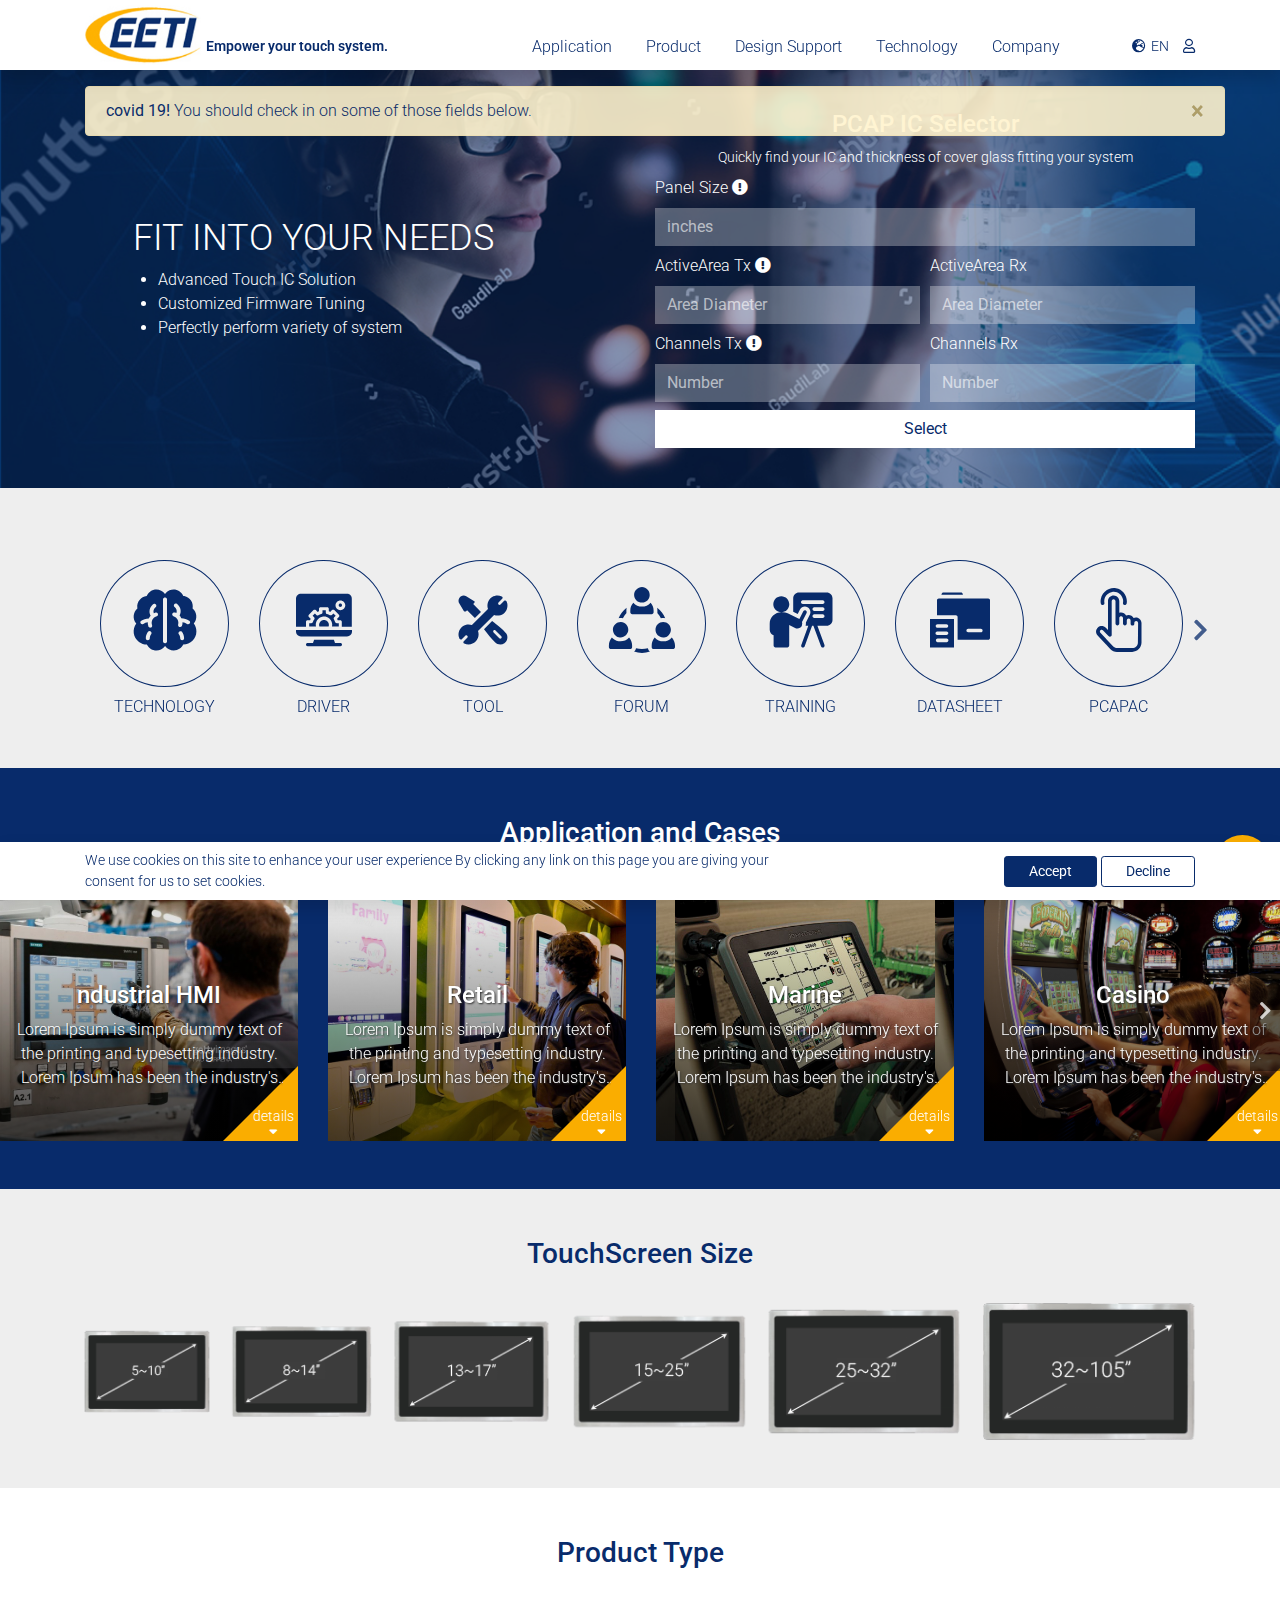
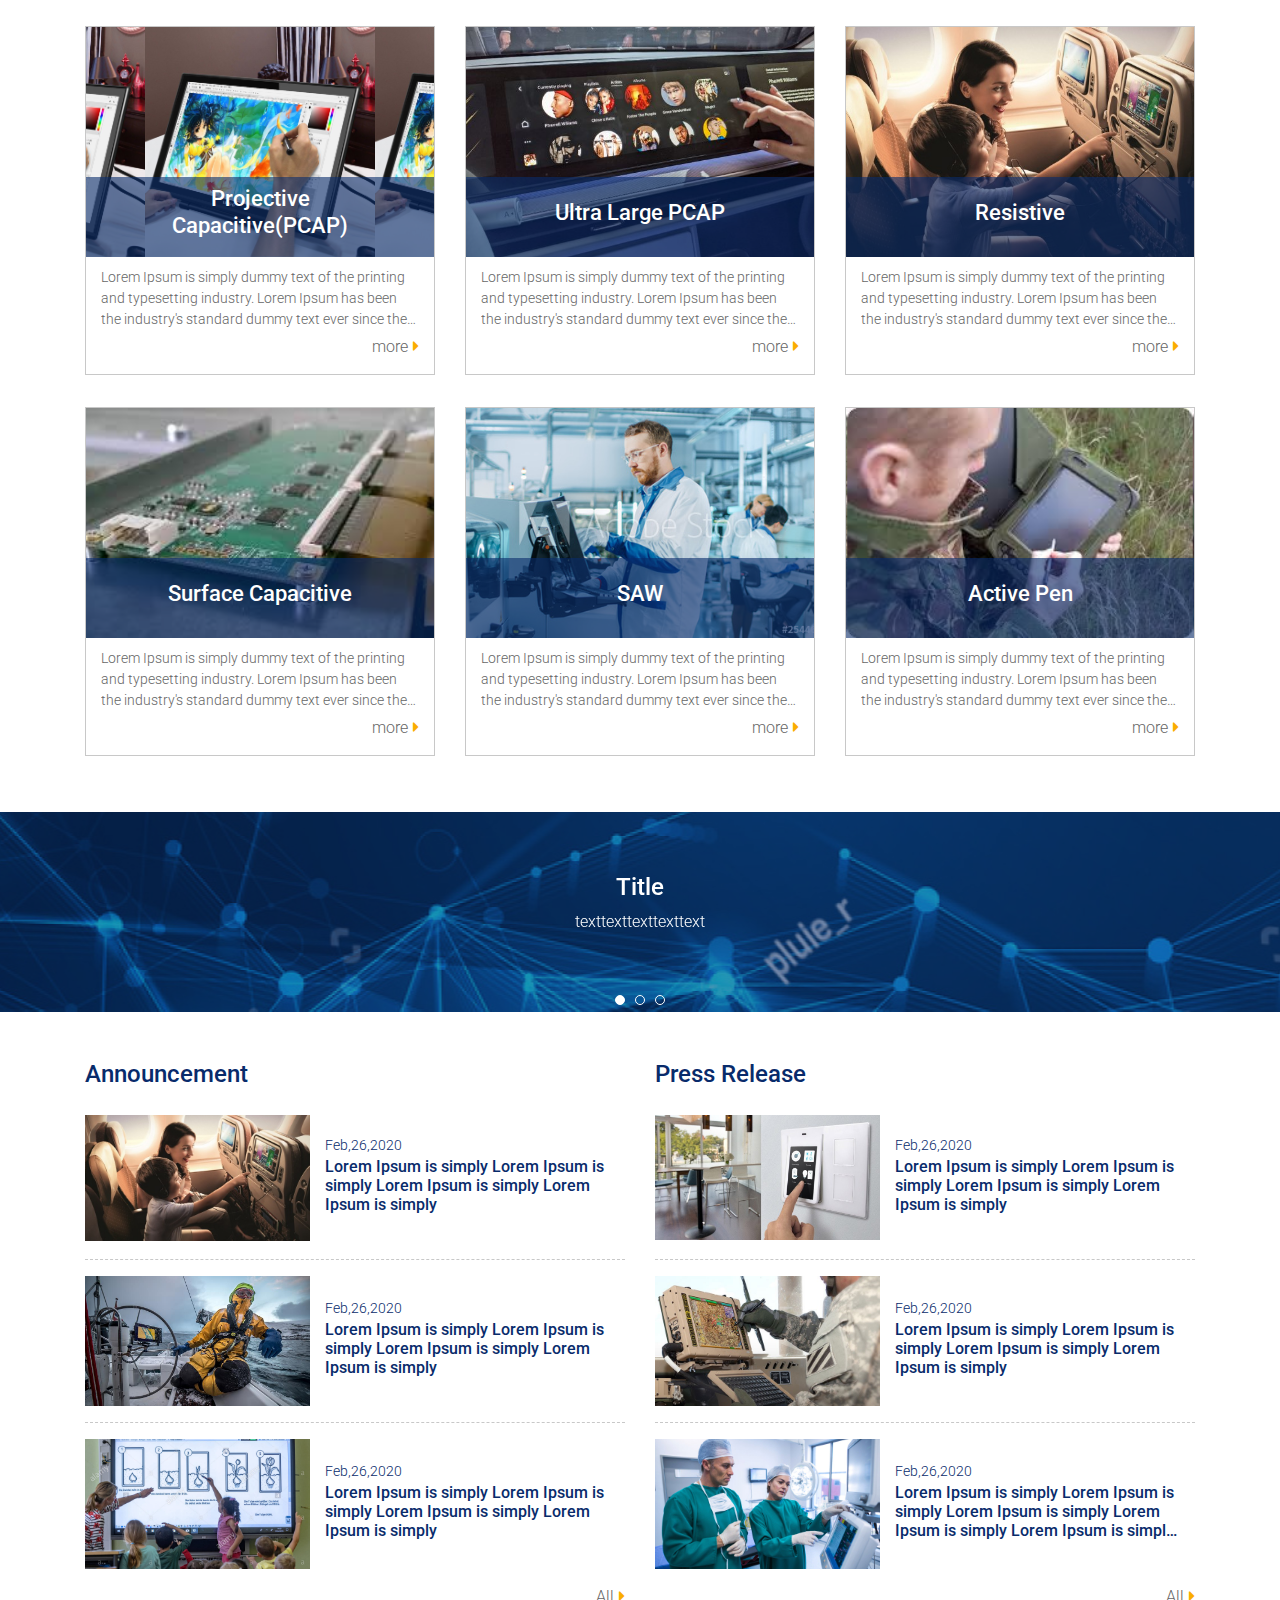
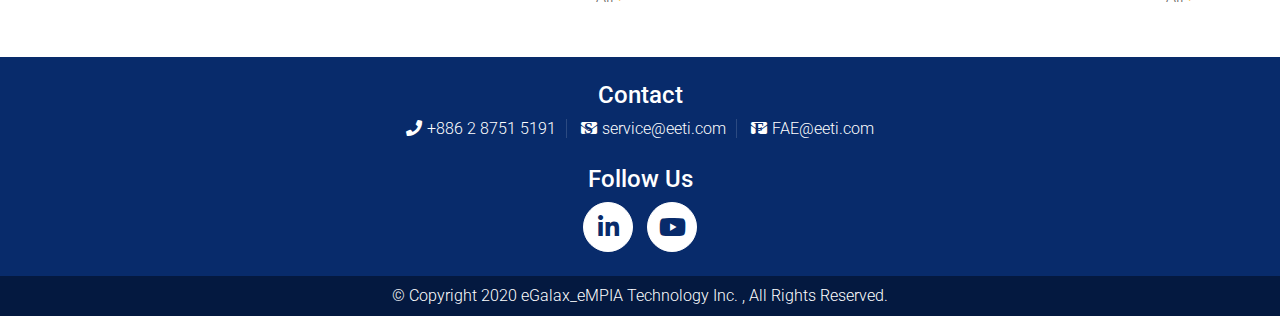
==== commit 7b7d41b3: "feat:init" ====
--- a/index.html
+++ b/index.html
@@ -1,14104 +1,726 @@
 <!DOCTYPE html>
-<!-- saved from url=(0029)http://localhost:8080/confirm -->
-<html lang="en"><head><meta http-equiv="Content-Type" content="text/html; charset=UTF-8">
-    
-    <meta http-equiv="X-UA-Compatible" content="IE=edge">
-    <meta name="viewport" content="width=device-width,initial-scale=1.0">
-    <link rel="icon" href="http://localhost:8080/favicon.ico">
-    <title>tmni_pet_insurance_frontend</title>
-  <link href="http://localhost:8080/0.573aa3d399f22586b85a.hot-update.js" rel="prefetch"><link href="./index_files/0.js" rel="prefetch"><link href="http://localhost:8080/js/1.js" rel="prefetch"><link href="http://localhost:8080/js/2.js" rel="prefetch"><link href="http://localhost:8080/js/3.js" rel="prefetch"><link href="http://localhost:8080/js/4.js" rel="prefetch"><link href="http://localhost:8080/js/5.js" rel="prefetch"><link href="http://localhost:8080/js/6.js" rel="prefetch"><link href="http://localhost:8080/js/8.js" rel="prefetch"><link href="./index_files/app.js" rel="preload" as="script"><link href="./index_files/chunk-vendors.js" rel="preload" as="script"><style type="text/css">@import url(https://fonts.googleapis.com/css2?family=Noto+Sans+TC:wght@100;200;300;400;500;700&display=swap);</style><style type="text/css">@charset "UTF-8";
-html,
-body {
-  width: 100%;
-  height: 100%;
-  font-size: 16px;
-}
+<html dir="ltr" lang="en-US">
+	<head>
+		<meta charset="utf-8" />
+		<title>eGalax_eMPIA Technology Inc.</title>	
+		<meta name="viewport" content="width=device-width, initial-scale=1, shrink-to-fit=no">
+		<!-- 載入CSS -->
+		<link rel="stylesheet" href="css/bootstrap.min.css" />
+		<link rel="stylesheet" href="css/all.css">
+		<link rel="stylesheet" href="css/ionicons.min.css">
+		<link rel="stylesheet" href="css/menu.css">
+		<link rel="stylesheet" href="css/slick.css">
+  		<link rel="stylesheet" href="css/slick-theme.css">
+		<link rel="stylesheet" href="css/custom.css">
+	</head>
 
-* {
-  margin: 0;
-  padding: 0;
-  box-sizing: border-box;
-  color: #4f4f4f;
-  font-family: Noto Sans TC, 微軟正黑體, sans-serif;
-}
+	<body>
+		<!-- wrapper
+		============================================= -->
+		<div class="wrapper">
+			<!-- header
+			============================================= -->
+			<header>
+				<!-- navbar
+				============================================= -->
+				<nav class="navbar fixed-top navbar-light bg-light shadow">
+					<div class="container">
+						<a class="navbar-brand" href="index.html">
+							<img src="images/logo.png" class="d-inline-block align-top" alt="" loading="lazy">
+							<span>Empower your touch system.</span>
+						</a>
+						<div class="menu">
+							<ul>
+								<li><a href="#">Application</a>
+									<ul>
+										<li><a href="#">Casino/Gaming</a></li>
+										<li><a href="#">Industrial HMI</a></li>
+										<li><a href="#">Medical/Fitness</a></li>
+										<li><a href="#">Retail/Warehousing</a></li>
+										<li><a href="#">Military</a></li>
+										<li><a href="#">Aviation</a></li>
+										<li><a href="#">IWB</a></li>
+										<li><a href="#">Agriculture</a></li>
+										<li><a href="#">Smart Home</a></li>
+										<li><a href="#">Automotive</a></li>
+										<li><a href="#">Consumer</a></li>
+									</ul>
+								</li>
+								<li><a href="#">Product</a>
+									<ul>
+										<li><a href="#">IC</a>
+											<ul>
+												<li><a href="#">PCAP</a></li>
+												<li><a href="#">Ultra-Large PCAP</a></li>
+												<li><a href="#">Resistive</a></li>
+												<li><a href="#">Surface Capacitive</a></li>
+												<li><a href="#">SAW</a></li>
+												<li><a href="#">Active Pen</a></li>
+											</ul>
+										</li>
+										<li><a href="#">Controller Board</a>
+											<ul>
+												<li><a href="#">PCAP</a></li>
+												<li><a href="#">Ultra-Large PCAP</a></li>
+												<li><a href="#">Resistive</a></li>
+												<li><a href="#">Surface Capacitive</a></li>
+												<li><a href="#">SAW</a></li>
+												<li><a href="#">Active Pen</a></li>
+											</ul>
+										</li>
+										<li><a href="#">Assesory</a></li>
+									</ul>
+								</li>
+								<li><a href="#">Design Support</a>
+									<ul>
+										<li><a href="#">Programming Guide</a></li>
+										<li><a href="#">FirmWare Tuning</a></li>
+										<li><a href="#">API Notes</a></li>
+										<li><a href="#">Driver</a></li>
+										<li><a href="#">WorkShop Training</a></li>
+										<li><a href="#">New Project Starting</a></li>
+										<li><a href="#">TP and LCM Partners</a></li>
+										<li><a href="#">FAE Support</a></li>
+										<li><a href="#">FAQ</a></li>
+									</ul>
+								</li>
+								<li><a href="#">Technology</a>
+									<ul>
+										<li><a href="technology.html">Strong Anti-Interface</a></li>
+										<li><a href="#">High Signal-to-Noise Ratio</a></li>
+										<li><a href="#">Customized Design Technology</a></li>
+										<li><a href="#">PCAP Auto-Tuning Tool</a></li>
+										<li><a href="#">Simultaneously Mixed Input</a></li>
+										<li><a href="#">Ultra-Large Multi-Touch PCAP</a></li>
+										<li><a href="#">Moisture Immunity</a></li>
+									</ul>
+								</li>
+								<li><a href="#">Company</a>
+									<ul>
+										<li><a href="about.html">About Us</a></li>
+										<li><a href="#">Investor Relations</a></li>
+										<li><a href="#">Partnerships</a></li>
+										<li><a href="#">Careers</a></li>
+										<li><a href="#">Press Release/News</a></li>
+										<li><a href="#">Confidential Obligation</a></li>
+										<li><a href="#">Contact Us</a></li>
+									</ul>
+								</li>
+							</ul>
+						</div>
+						<span class="icon-link">
+							<a href="#"><i class="fas fa-globe-europe"></i></a>
+							<a href="login.html"><i class="far fa-user"></i></a>
+						</span>
+					</div>
+				</nav>
+			</header>
+			<!-- jumbotron
+			============================================= -->
+			<div class="jumbotron jumbotron-fluid text-white bg-dark mb-0 banner">
+				<div class="container">
+					<div class="alert alert-warning alert-dismissible fade show" role="alert">
+						<a href="#"><strong>covid 19!</strong> You should check in on some of those fields below.</a>
+						<button type="button" class="close" data-dismiss="alert" aria-label="Close">
+							<span aria-hidden="true">&times;</span>
+						</button>
+					</div>
+					<div class="row align-items-center">
+						<div class="col">
+							<div class="p-5">
+								<h4 class="display-4 text-white">FIT INTO YOUR NEEDS</h4>
+								<ul>
+									<li>Advanced Touch IC Solution</li>
+									<li>Customized Firmware Tuning</li>
+									<li>Perfectly perform variety of system</li>
+								</ul>
+							</div>
+						</div>
+						<div class="col d-none d-md-block">
+							<div class="selector">
+								<h4 class="text-center text-white">PCAP IC Selector</h4>
+								<p class="text-center">Quickly find your IC and thickness of cover glass fitting your system</p>
+								<form>
+									
+									<div class="form-group">
+									  <label for="inputPanelSize">Panel Size<i class="fas fa-exclamation-circle ml-1" data-toggle="tooltip" data-placement="right" title="Panel Size"></i></label>
+									  <input type="text" class="form-control" id="inputPanelSize" placeholder="inches">
+									</div>
+									<div class="form-row">
+										<div class="form-group col-md-6">
+										  <label for="inputTx">ActiveArea Tx<i class="fas fa-exclamation-circle ml-1" data-toggle="tooltip" data-placement="right" title="Tx"></i></label>
+										  <input type="text" class="form-control" id="inputTx" placeholder="Area Diameter">
+										</div>
+										<div class="form-group col-md-6">
+										  <label for="inputRx">ActiveArea Rx</label>
+										  <input type="text" class="form-control" id="inputRx" placeholder="Area Diameter">
+										</div>
+									</div>
+									<div class="form-row">
+										<div class="form-group col-md-6">
+										  <label for="inputTx2">Channels Tx<i class="fas fa-exclamation-circle ml-1" data-toggle="tooltip" data-placement="right" title="Tx"></i></label>
+										  <input type="text" class="form-control" id="inputTx2" placeholder="Number">
+										</div>
+										<div class="form-group col-md-6">
+										  <label for="inputRx2">Channels Rx</label>
+										  <input type="text" class="form-control" id="inputRx2" placeholder="Number">
+										</div>
+									</div>
+									<button type="submit" class="btn btn-light btn-block">Select</button>
+								</form>
+							</div>
+						</div>
+					</div>
+				</div>
+			</div>
+			<!-- Rapid Links
+			============================================= -->
+			<div class="py-5 bg-light">
+				<div class="container">
+					<!--<h2 class="text-center">Rapid Links</h2>-->
+					<div class="pt-4">
+						<section class="rapidLinks slider">
+							<div class="list">
+								<a href="#"><div class="icon"><div class="Links rapidLinks-1"></div></div>
+							  	<p>technology</p></a>
+							</div>
+							<div class="list">
+								<a href="#"><div class="icon"><div class="Links rapidLinks-2"></div></div>
+							  	<p>driver</p></a>
+							</div>
+							<div class="list">
+								<a href="#"><div class="icon"><div class="Links rapidLinks-3"></div></div>
+							  	<p>tool</p></a>
+							</div>
+							<div class="list">
+								<a href="#"><div class="icon"><div class="Links rapidLinks-4"></div></div>
+							  	<p>forum</p></a>
+							</div>
+							<div class="list">
+								<a href="#"><div class="icon"><div class="Links rapidLinks-5"></div></div>
+							  	<p>training</p></a>
+							</div>
+							<div class="list">
+								<a href="#"><div class="icon"><div class="Links rapidLinks-6"></div></div>
+							  	<p>datasheet</p></a>
+							</div>
+							<div class="list">
+								<a href="#"><div class="icon"><div class="Links rapidLinks-7"></div></div>
+							  	<p>pcapac</p></a>
+							</div>
+							<div class="list">
+								<a href="#"><div class="icon"><div class="Links rapidLinks-1"></div></div>
+							  	<p>technology</p></a>
+							</div>
+							<div class="list">
+								<a href="#"><div class="icon"><div class="Links rapidLinks-2"></div></div>
+							  	<p>driver</p></a>
+							</div>
+						</section>
+					</div>
+				</div>
+			</div>
+			<!-- Application and Cases
+			============================================= -->
+			<div class="py-5 text-white bg-dark">
+				<h2 class="text-center">Application and Cases</h2>
+				<div class="pt-4 overflow-hidden">
+					<section class="application slider d-none d-sm-block">
+						<div class="list text-center" style="background-image: url(images/industrial.jpg);">
+							<h3 class="text-white">ndustrial HMI</h3>
+							<p>Lorem Ipsum is simply dummy text of the printing and typesetting industry. Lorem Ipsum has been the industry's standard dummy text ever since the 1500s, when an unknown printer took a galley of type and scrambled it to make a type specimen book. It has survived not only five centuries, but also the leap into electronic typesetting, remaining essentially unchanged. It was popularised in the 1960s with the release of Letraset sheets containing Lorem Ipsum passages, and more recently with desktop publishing software like Aldus PageMaker including versions of Lorem Ipsum.</p>
+							<a href="#" class="more text-center">details<i class="fas fa-sort-down"></i></a>
+						</div>
+						<div class="list text-center" style="background-image: url(images/commercial.jpg);">
+							<h3 class="text-white">Retail</h3>
+							<p>Lorem Ipsum is simply dummy text of the printing and typesetting industry. Lorem Ipsum has been the industry's standard dummy text ever since the 1500s, when an unknown printer took a galley of type and scrambled it to make a type specimen book. It has survived not only five centuries, but also the leap into electronic typesetting, remaining essentially unchanged. It was popularised in the 1960s with the release of Letraset sheets containing Lorem Ipsum passages, and more recently with desktop publishing software like Aldus PageMaker including versions of Lorem Ipsum.</p>
+							<a href="#" class="more text-center">details<i class="fas fa-sort-down"></i></a>
+						</div>
+						<div class="list text-center" style="background-image: url(images/agriculture.jpg);">
+							<h3 class="text-white">Marine</h3>
+							<p>Lorem Ipsum is simply dummy text of the printing and typesetting industry. Lorem Ipsum has been the industry's standard dummy text ever since the 1500s, when an unknown printer took a galley of type and scrambled it to make a type specimen book. It has survived not only five centuries, but also the leap into electronic typesetting, remaining essentially unchanged. It was popularised in the 1960s with the release of Letraset sheets containing Lorem Ipsum passages, and more recently with desktop publishing software like Aldus PageMaker including versions of Lorem Ipsum.</p>
+							<a href="#" class="more text-center">details<i class="fas fa-sort-down"></i></a>
+						</div>
+						<div class="list text-center" style="background-image: url(images/Gaming.jpg);">
+							<h3 class="text-white">Casino</h3>
+							<p>Lorem Ipsum is simply dummy text of the printing and typesetting industry. Lorem Ipsum has been the industry's standard dummy text ever since the 1500s, when an unknown printer took a galley of type and scrambled it to make a type specimen book. It has survived not only five centuries, but also the leap into electronic typesetting, remaining essentially unchanged. It was popularised in the 1960s with the release of Letraset sheets containing Lorem Ipsum passages, and more recently with desktop publishing software like Aldus PageMaker including versions of Lorem Ipsum.</p>
+							<a href="#" class="more text-center">details<i class="fas fa-sort-down"></i></a>
+						</div>
+						<div class="list text-center" style="background-image: url(images/industrial.jpg);">
+							<h3 class="text-white">ndustrial HMI</h3>
+							<p>Lorem Ipsum is simply dummy text of the printing and typesetting industry. Lorem Ipsum has been the industry's standard dummy text ever since the 1500s, when an unknown printer took a galley of type and scrambled it to make a type specimen book. It has survived not only five centuries, but also the leap into electronic typesetting, remaining essentially unchanged. It was popularised in the 1960s with the release of Letraset sheets containing Lorem Ipsum passages, and more recently with desktop publishing software like Aldus PageMaker including versions of Lorem Ipsum.</p>
+							<a href="#" class="more text-center">details<i class="fas fa-sort-down"></i></a>
+						</div>
+					</section>
 
-.page-enter-active,
-.page-leave-active {
-  transition: 0.5s;
-}
+					<!-- 手機版
+					============================================= -->
+					<div class="d-block d-sm-none">
+						<section class="application">
+							<div class="list text-center" style="background-image: url(images/industrial.jpg);">
+								<h3 class="text-white">ndustrial HMI</h3>
+								<p>Lorem Ipsum is simply dummy text of the printing and typesetting industry. Lorem Ipsum has been the industry's standard dummy text ever since the 1500s, when an unknown printer took a galley of type and scrambled it to make a type specimen book. It has survived not only five centuries, but also the leap into electronic typesetting, remaining essentially unchanged. It was popularised in the 1960s with the release of Letraset sheets containing Lorem Ipsum passages, and more recently with desktop publishing software like Aldus PageMaker including versions of Lorem Ipsum.</p>
+								<a href="#" class="more text-center">details<i class="fas fa-sort-down"></i></a>
+							</div>
+							<div class="list text-center" style="background-image: url(images/commercial.jpg);">
+								<h3 class="text-white">Retail</h3>
+								<p>Lorem Ipsum is simply dummy text of the printing and typesetting industry. Lorem Ipsum has been the industry's standard dummy text ever since the 1500s, when an unknown printer took a galley of type and scrambled it to make a type specimen book. It has survived not only five centuries, but also the leap into electronic typesetting, remaining essentially unchanged. It was popularised in the 1960s with the release of Letraset sheets containing Lorem Ipsum passages, and more recently with desktop publishing software like Aldus PageMaker including versions of Lorem Ipsum.</p>
+								<a href="#" class="more text-center">details<i class="fas fa-sort-down"></i></a>
+							</div>
+							<div class="list text-center" style="background-image: url(images/agriculture.jpg);">
+								<h3 class="text-white">Marine</h3>
+								<p>Lorem Ipsum is simply dummy text of the printing and typesetting industry. Lorem Ipsum has been the industry's standard dummy text ever since the 1500s, when an unknown printer took a galley of type and scrambled it to make a type specimen book. It has survived not only five centuries, but also the leap into electronic typesetting, remaining essentially unchanged. It was popularised in the 1960s with the release of Letraset sheets containing Lorem Ipsum passages, and more recently with desktop publishing software like Aldus PageMaker including versions of Lorem Ipsum.</p>
+								<a href="#" class="more text-center">details<i class="fas fa-sort-down"></i></a>
+							</div>
+							<div class="list text-center" style="background-image: url(images/Gaming.jpg);">
+								<h3 class="text-white">Casino</h3>
+								<p>Lorem Ipsum is simply dummy text of the printing and typesetting industry. Lorem Ipsum has been the industry's standard dummy text ever since the 1500s, when an unknown printer took a galley of type and scrambled it to make a type specimen book. It has survived not only five centuries, but also the leap into electronic typesetting, remaining essentially unchanged. It was popularised in the 1960s with the release of Letraset sheets containing Lorem Ipsum passages, and more recently with desktop publishing software like Aldus PageMaker including versions of Lorem Ipsum.</p>
+								<a href="#" class="more text-center">details<i class="fas fa-sort-down"></i></a>
+							</div>
+							<div class="list text-center" style="background-image: url(images/industrial.jpg);">
+								<h3 class="text-white">ndustrial HMI</h3>
+								<p>Lorem Ipsum is simply dummy text of the printing and typesetting industry. Lorem Ipsum has been the industry's standard dummy text ever since the 1500s, when an unknown printer took a galley of type and scrambled it to make a type specimen book. It has survived not only five centuries, but also the leap into electronic typesetting, remaining essentially unchanged. It was popularised in the 1960s with the release of Letraset sheets containing Lorem Ipsum passages, and more recently with desktop publishing software like Aldus PageMaker including versions of Lorem Ipsum.</p>
+								<a href="#" class="more text-center">details<i class="fas fa-sort-down"></i></a>
+							</div>
+						</section>
+						<section class="application slider">
+							<div class="list text-center" style="background-image: url(images/industrial.jpg);">
+								<h3 class="text-white">ndustrial HMI</h3>
+								<p>Lorem Ipsum is simply dummy text of the printing and typesetting industry. Lorem Ipsum has been the industry's standard dummy text ever since the 1500s, when an unknown printer took a galley of type and scrambled it to make a type specimen book. It has survived not only five centuries, but also the leap into electronic typesetting, remaining essentially unchanged. It was popularised in the 1960s with the release of Letraset sheets containing Lorem Ipsum passages, and more recently with desktop publishing software like Aldus PageMaker including versions of Lorem Ipsum.</p>
+								<a href="#" class="more text-center">details<i class="fas fa-sort-down"></i></a>
+							</div>
+							<div class="list text-center" style="background-image: url(images/commercial.jpg);">
+								<h3 class="text-white">Retail</h3>
+								<p>Lorem Ipsum is simply dummy text of the printing and typesetting industry. Lorem Ipsum has been the industry's standard dummy text ever since the 1500s, when an unknown printer took a galley of type and scrambled it to make a type specimen book. It has survived not only five centuries, but also the leap into electronic typesetting, remaining essentially unchanged. It was popularised in the 1960s with the release of Letraset sheets containing Lorem Ipsum passages, and more recently with desktop publishing software like Aldus PageMaker including versions of Lorem Ipsum.</p>
+								<a href="#" class="more text-center">details<i class="fas fa-sort-down"></i></a>
+							</div>
+							<div class="list text-center" style="background-image: url(images/agriculture.jpg);">
+								<h3 class="text-white">Marine</h3>
+								<p>Lorem Ipsum is simply dummy text of the printing and typesetting industry. Lorem Ipsum has been the industry's standard dummy text ever since the 1500s, when an unknown printer took a galley of type and scrambled it to make a type specimen book. It has survived not only five centuries, but also the leap into electronic typesetting, remaining essentially unchanged. It was popularised in the 1960s with the release of Letraset sheets containing Lorem Ipsum passages, and more recently with desktop publishing software like Aldus PageMaker including versions of Lorem Ipsum.</p>
+								<a href="#" class="more text-center">details<i class="fas fa-sort-down"></i></a>
+							</div>
+							<div class="list text-center" style="background-image: url(images/Gaming.jpg);">
+								<h3 class="text-white">Casino</h3>
+								<p>Lorem Ipsum is simply dummy text of the printing and typesetting industry. Lorem Ipsum has been the industry's standard dummy text ever since the 1500s, when an unknown printer took a galley of type and scrambled it to make a type specimen book. It has survived not only five centuries, but also the leap into electronic typesetting, remaining essentially unchanged. It was popularised in the 1960s with the release of Letraset sheets containing Lorem Ipsum passages, and more recently with desktop publishing software like Aldus PageMaker including versions of Lorem Ipsum.</p>
+								<a href="#" class="more text-center">details<i class="fas fa-sort-down"></i></a>
+							</div>
+							<div class="list text-center" style="background-image: url(images/industrial.jpg);">
+								<h3 class="text-white">ndustrial HMI</h3>
+								<p>Lorem Ipsum is simply dummy text of the printing and typesetting industry. Lorem Ipsum has been the industry's standard dummy text ever since the 1500s, when an unknown printer took a galley of type and scrambled it to make a type specimen book. It has survived not only five centuries, but also the leap into electronic typesetting, remaining essentially unchanged. It was popularised in the 1960s with the release of Letraset sheets containing Lorem Ipsum passages, and more recently with desktop publishing software like Aldus PageMaker including versions of Lorem Ipsum.</p>
+								<a href="#" class="more text-center">details<i class="fas fa-sort-down"></i></a>
+							</div>
+						</section>
+					</div>
 
-.page-enter,
-.page-leave-to {
-  opacity: 0;
-}
+				</div>
+			</div>
+			<!-- TouchScreen Size
+			============================================= -->
+			<div class="py-5 bg-light">
+				<div class="container">
+					<h2 class="text-center">TouchScreen Size</h2>
+					<div class="touchscreen_size pt-4">
+						<img class="d-block" src="images/touchscreen_size.png">
+					</div>
+				</div>
+			</div>
+			<!-- Product Type
+			============================================= -->
+			<div class="container py-5">
+				<h2 class="text-center">Product Type</h2>
 
-.flex_h {
-  display: flex;
-  flex-direction: row;
-}
+				<div class=" d-none d-sm-block">
+					<div class="row product_type pt-5">
+						<div class="col-md-4">
+							<div class="list">
+								<div class="img" style="background-image: url(images/consumer.jpg);">
+									<div class="d-flex justify-content-center align-items-center">
+										<h3>Projective Capacitive(PCAP)</h3>
+									</div>
+								</div>
+								<div class="text">
+									<p>Lorem Ipsum is simply dummy text of the printing and typesetting industry. Lorem Ipsum has been the industry's standard dummy text ever since the 1500s, when an unknown printer took a galley of type and scrambled it to make a type specimen book. It has survived not only five centuries, but also the leap into electronic typesetting, remaining essentially unchanged. It was popularised in the 1960s with the release of Letraset sheets containing Lorem Ipsum passages, and more recently with desktop publishing software like Aldus PageMaker including versions of Lorem Ipsum.</p>
+									<a href="#" class="more">more<i class="fas fa-caret-right"></i></a>
+								</div>
+							</div>
+						</div>
+						<div class="col-md-4">
+							<div class="list">
+								<div class="img" style="background-image: url(images/automotive.jpg);">
+									<div class="d-flex justify-content-center align-items-center">
+										<h3>Ultra Large PCAP</h3>
+									</div>
+								</div>
+								<div class="text">
+									<p>Lorem Ipsum is simply dummy text of the printing and typesetting industry. Lorem Ipsum has been the industry's standard dummy text ever since the 1500s, when an unknown printer took a galley of type and scrambled it to make a type specimen book. It has survived not only five centuries, but also the leap into electronic typesetting, remaining essentially unchanged. It was popularised in the 1960s with the release of Letraset sheets containing Lorem Ipsum passages, and more recently with desktop publishing software like Aldus PageMaker including versions of Lorem Ipsum.</p>
+									<a href="#" class="more">more<i class="fas fa-caret-right"></i></a>
+								</div>
+							</div>
+						</div>
+						<div class="col-md-4">
+							<div class="list">
+								<div class="img" style="background-image: url(images/aviation2.jpg);">
+									<div class="d-flex justify-content-center align-items-center">
+										<h3>Resistive</h3>
+									</div>
+								</div>
+								<div class="text">
+									<p>Lorem Ipsum is simply dummy text of the printing and typesetting industry. Lorem Ipsum has been the industry's standard dummy text ever since the 1500s, when an unknown printer took a galley of type and scrambled it to make a type specimen book. It has survived not only five centuries, but also the leap into electronic typesetting, remaining essentially unchanged. It was popularised in the 1960s with the release of Letraset sheets containing Lorem Ipsum passages, and more recently with desktop publishing software like Aldus PageMaker including versions of Lorem Ipsum.</p>
+									<a href="#" class="more">more<i class="fas fa-caret-right"></i></a>
+								</div>
+							</div>
+						</div>
+						<div class="col-md-4">
+							<div class="list">
+								<div class="img" style="background-image: url(images/controllermodulesolution.jpg);">
+									<div class="d-flex justify-content-center align-items-center">
+										<h3>Surface Capacitive</h3>
+									</div>
+								</div>
+								<div class="text">
+									<p>Lorem Ipsum is simply dummy text of the printing and typesetting industry. Lorem Ipsum has been the industry's standard dummy text ever since the 1500s, when an unknown printer took a galley of type and scrambled it to make a type specimen book. It has survived not only five centuries, but also the leap into electronic typesetting, remaining essentially unchanged. It was popularised in the 1960s with the release of Letraset sheets containing Lorem Ipsum passages, and more recently with desktop publishing software like Aldus PageMaker including versions of Lorem Ipsum.</p>
+									<a href="#" class="more">more<i class="fas fa-caret-right"></i></a>
+								</div>
+							</div>
+						</div>
+						<div class="col-md-4">
+							<div class="list">
+								<div class="img" style="background-image: url(images/Industrial1.jpg);">
+									<div class="d-flex justify-content-center align-items-center">
+										<h3>SAW</h3>
+									</div>
+								</div>
+								<div class="text">
+									<p>Lorem Ipsum is simply dummy text of the printing and typesetting industry. Lorem Ipsum has been the industry's standard dummy text ever since the 1500s, when an unknown printer took a galley of type and scrambled it to make a type specimen book. It has survived not only five centuries, but also the leap into electronic typesetting, remaining essentially unchanged. It was popularised in the 1960s with the release of Letraset sheets containing Lorem Ipsum passages, and more recently with desktop publishing software like Aldus PageMaker including versions of Lorem Ipsum.</p>
+									<a href="#" class="more">more<i class="fas fa-caret-right"></i></a>
+								</div>
+							</div>
+						</div>
+						<div class="col-md-4">
+							<div class="list">
+								<div class="img" style="background-image: url(images/military1.jpg);">
+									<div class="d-flex justify-content-center align-items-center">
+										<h3>Active Pen</h3>
+									</div>
+								</div>
+								<div class="text">
+									<p>Lorem Ipsum is simply dummy text of the printing and typesetting industry. Lorem Ipsum has been the industry's standard dummy text ever since the 1500s, when an unknown printer took a galley of type and scrambled it to make a type specimen book. It has survived not only five centuries, but also the leap into electronic typesetting, remaining essentially unchanged. It was popularised in the 1960s with the release of Letraset sheets containing Lorem Ipsum passages, and more recently with desktop publishing software like Aldus PageMaker including versions of Lorem Ipsum.</p>
+									<a href="#" class="more">more<i class="fas fa-caret-right"></i></a>
+								</div>
+							</div>
+						</div>
+					</div>
+				</div>
 
-.flex_v {
-  display: flex;
-  flex-direction: column;
-}
-
-.hidden {
-  display: none;
-}
-
-.main_btn {
-  width: auto;
-  height: 56px;
-  background-color: #01bfa5;
-  padding-left: 40px;
-  padding-right: 40px;
-  border-radius: 5px;
-  line-height: 56px;
-  color: #ffffff;
-  font-size: 18px;
-}
-
-h1.title {
-  font-size: 2.25rem;
-  font-weight: 400;
-}
-
-.top_bar {
-  height: 8px;
-  background-color: #01bfa5;
-  border-radius: 4px 4px 0 0;
-  border-width: 1px 1px 0 1px;
-  border-color: #e8e8e8;
-  border-style: solid;
-}
-
-/*webkit瀏覽器專用*/
-::-webkit-input-placeholder {
-  color: #86898b;
-}
-
-/*Firefox 4-18瀏覽器專用*/
-input::-moz-placeholder {
-  color: #86898b;
-}
-
-/*Firefox 19+瀏覽器專用*/
-input::-moz-placeholder {
-  color: #86898b;
-}
-
-/*IE10瀏覽器專用*/
-:-ms-input-placeholder {
-  color: #86898b;
-}
-
-@media (min-width: 1200px) {
-  .custom_container_lg {
-    max-width: 1270px !important;
-  }
-
-  .custom_container_md {
-    max-width: 1060px !important;
-  }
-
-  .custom_container_b {
-    max-width: 1000px !important;
-  }
-
-  .custom_container_card {
-    max-width: 956px !important;
-  }
-
-  .custom_container_guarantor_data {
-    max-width: 640px !important;
-  }
-
-  .custom_container_pet_data {
-    max-width: 848px !important;
-  }
-}
-.stroke_btn {
-  width: 114px;
-  height: 42px;
-  background-color: #ffffff;
-  border-radius: 30px;
-  text-align: center;
-  vertical-align: middle;
-  font-size: 1rem;
-  line-height: 36px;
-  color: #01bfa5;
-  border: 2px solid #01bfa5;
-  font-weight: normal;
-  box-shadow: 0px 2px 4px 0px rgba(155, 155, 155, 0.25);
-  cursor: pointer;
-}
-
-/*步驟底下的綠色按鈕*/
-.fill_info_btn {
-  width: 240px;
-  height: 56px;
-  background-color: #01bfa5;
-  border-radius: 28px;
-  text-align: center;
-  cursor: pointer;
-}
-.fill_info_btn span {
-  text-align: center;
-  line-height: 56px;
-  color: #ffffff;
-  font-size: 1.125rem;
-}
-
-@media (max-width: 991px) {
-  h1.title {
-    text-align: center !important;
-  }
-}
-@media (max-width: 767px) {
-  /*步驟底下的綠色按鈕*/
-  .fill_info_btn {
-    width: auto;
-    height: 75px;
-    border-radius: 50px;
-  }
-  .fill_info_btn span {
-    line-height: 75px;
-    font-size: 1.5rem;
-  }
-}</style><style type="text/css">.is_leave {
-  transform: translateY(-95px);
-  transition: all 0.5s ease;
-}
-nav {
-  height: 95px;
-  width: 100%;
-  background-color: #ffffff;
-  font-weight: 300;
-  top: 0;
-  position: fixed;
-  z-index: 999;
-  box-shadow: 0px 0px 10px 0px rgba(0, 133, 120, 0.15);
-}
-nav .nav_top_bar {
-  width: 100%;
-  height: 6px;
-  background-image: linear-gradient(90deg, #f2a900 0%, #f2a900 52px, #ffffff 94px, #ffffff 100px, #f2a900 142px, #f2a900 100%);
-}
-nav .nav_bottom_bar {
-  display: none;
-}
-nav .nav_main {
-  position: relative;
-  width: 100%;
-  height: 89px;
-}
-nav .nav_main .nav_logo {
-  flex-basis: 464px;
-  flex-grow: 1;
-  flex-shrink: 1;
-  position: relative;
-  height: 100%;
-  justify-content: flex-start;
-}
-nav .nav_main .logo {
-  position: absolute;
-  width: 244px;
-  height: auto;
-  margin-top: 19px;
-  left: 70px;
-}
-nav .nav_main ul.nav_links {
-  height: 100%;
-  flex-basis: 512px;
-  flex-grow: 1;
-  flex-shrink: 1;
-  line-height: 95px;
-  justify-content: space-between;
-}
-nav .nav_main li {
-  display: inline-block;
-  color: #25282b;
-}
-nav .nav_main .nav_function_list {
-  flex-grow: 1;
-  flex-basis: 464px;
-  height: 100%;
-  justify-content: flex-end;
-  align-items: center;
-}
-nav .nav_main .nav_function_list .nav_btn {
-  width: 50px;
-  height: 50px;
-  margin-right: 30px;
-  font-size: 12px;
-  text-align: center;
-}
-nav .nav_main .nav_function_list .nav_btn p.nav_btn_text {
-  margin-top: 6px;
-}
-nav .nav_main .nav_function_list .more > p {
-  color: #01bfa5;
-}
-@media (max-width: 991px) {
-nav .nav_top_bar {
-    display: none;
-}
-nav .nav_bottom_bar {
-    display: block;
-    width: 100%;
-    height: 30px;
-    position: absolute;
-    bottom: 0;
-}
-nav .nav_bottom_bar img {
-    width: 100%;
-    height: 100%;
-}
-nav .nav_main .logo {
-    left: 20px;
-    width: 268px;
-}
-}</style><style type="text/css">#app {
-  display: flex;
-  flex-direction: column;
-}
-#app .main {
-  position: relative;
-  margin-top: 95px;
-}</style><style type="text/css">/*!
- * Bootstrap v4.5.0 (https://getbootstrap.com/)
- * Copyright 2011-2020 The Bootstrap Authors
- * Copyright 2011-2020 Twitter, Inc.
- * Licensed under MIT (https://github.com/twbs/bootstrap/blob/master/LICENSE)
- */
-:root {
-  --blue: #007bff;
-  --indigo: #6610f2;
-  --purple: #6f42c1;
-  --pink: #e83e8c;
-  --red: #dc3545;
-  --orange: #fd7e14;
-  --yellow: #ffc107;
-  --green: #28a745;
-  --teal: #20c997;
-  --cyan: #17a2b8;
-  --white: #fff;
-  --gray: #6c757d;
-  --gray-dark: #343a40;
-  --primary: #007bff;
-  --secondary: #6c757d;
-  --success: #28a745;
-  --info: #17a2b8;
-  --warning: #ffc107;
-  --danger: #dc3545;
-  --light: #f8f9fa;
-  --dark: #343a40;
-  --breakpoint-xs: 0;
-  --breakpoint-sm: 576px;
-  --breakpoint-md: 768px;
-  --breakpoint-lg: 992px;
-  --breakpoint-xl: 1200px;
-  --font-family-sans-serif: -apple-system, BlinkMacSystemFont, "Segoe UI", Roboto, "Helvetica Neue", Arial, "Noto Sans", sans-serif, "Apple Color Emoji", "Segoe UI Emoji", "Segoe UI Symbol", "Noto Color Emoji";
-  --font-family-monospace: SFMono-Regular, Menlo, Monaco, Consolas, "Liberation Mono", "Courier New", monospace;
-}
-
-*,
-*::before,
-*::after {
-  box-sizing: border-box;
-}
-
-html {
-  font-family: sans-serif;
-  line-height: 1.15;
-  -webkit-text-size-adjust: 100%;
-  -webkit-tap-highlight-color: rgba(0, 0, 0, 0);
-}
-
-article, aside, figcaption, figure, footer, header, hgroup, main, nav, section {
-  display: block;
-}
-
-body {
-  margin: 0;
-  font-family: -apple-system, BlinkMacSystemFont, "Segoe UI", Roboto, "Helvetica Neue", Arial, "Noto Sans", sans-serif, "Apple Color Emoji", "Segoe UI Emoji", "Segoe UI Symbol", "Noto Color Emoji";
-  font-size: 1rem;
-  font-weight: 400;
-  line-height: 1.5;
-  color: #212529;
-  text-align: left;
-  background-color: #fff;
-}
-
-[tabindex="-1"]:focus:not(:focus-visible) {
-  outline: 0 !important;
-}
-
-hr {
-  box-sizing: content-box;
-  height: 0;
-  overflow: visible;
-}
-
-h1, h2, h3, h4, h5, h6 {
-  margin-top: 0;
-  margin-bottom: 0.5rem;
-}
-
-p {
-  margin-top: 0;
-  margin-bottom: 1rem;
-}
-
-abbr[title],
-abbr[data-original-title] {
-  text-decoration: underline;
-  -webkit-text-decoration: underline dotted;
-  text-decoration: underline dotted;
-  cursor: help;
-  border-bottom: 0;
-  -webkit-text-decoration-skip-ink: none;
-  text-decoration-skip-ink: none;
-}
-
-address {
-  margin-bottom: 1rem;
-  font-style: normal;
-  line-height: inherit;
-}
-
-ol,
-ul,
-dl {
-  margin-top: 0;
-  margin-bottom: 1rem;
-}
-
-ol ol,
-ul ul,
-ol ul,
-ul ol {
-  margin-bottom: 0;
-}
-
-dt {
-  font-weight: 700;
-}
-
-dd {
-  margin-bottom: .5rem;
-  margin-left: 0;
-}
-
-blockquote {
-  margin: 0 0 1rem;
-}
-
-b,
-strong {
-  font-weight: bolder;
-}
-
-small {
-  font-size: 80%;
-}
-
-sub,
-sup {
-  position: relative;
-  font-size: 75%;
-  line-height: 0;
-  vertical-align: baseline;
-}
-
-sub {
-  bottom: -.25em;
-}
-
-sup {
-  top: -.5em;
-}
-
-a {
-  color: #007bff;
-  text-decoration: none;
-  background-color: transparent;
-}
-
-a:hover {
-  color: #0056b3;
-  text-decoration: underline;
-}
-
-a:not([href]) {
-  color: inherit;
-  text-decoration: none;
-}
-
-a:not([href]):hover {
-  color: inherit;
-  text-decoration: none;
-}
-
-pre,
-code,
-kbd,
-samp {
-  font-family: SFMono-Regular, Menlo, Monaco, Consolas, "Liberation Mono", "Courier New", monospace;
-  font-size: 1em;
-}
-
-pre {
-  margin-top: 0;
-  margin-bottom: 1rem;
-  overflow: auto;
-  -ms-overflow-style: scrollbar;
-}
-
-figure {
-  margin: 0 0 1rem;
-}
-
-img {
-  vertical-align: middle;
-  border-style: none;
-}
-
-svg {
-  overflow: hidden;
-  vertical-align: middle;
-}
-
-table {
-  border-collapse: collapse;
-}
-
-caption {
-  padding-top: 0.75rem;
-  padding-bottom: 0.75rem;
-  color: #6c757d;
-  text-align: left;
-  caption-side: bottom;
-}
-
-th {
-  text-align: inherit;
-}
-
-label {
-  display: inline-block;
-  margin-bottom: 0.5rem;
-}
-
-button {
-  border-radius: 0;
-}
-
-button:focus {
-  outline: 1px dotted;
-  outline: 5px auto -webkit-focus-ring-color;
-}
-
-input,
-button,
-select,
-optgroup,
-textarea {
-  margin: 0;
-  font-family: inherit;
-  font-size: inherit;
-  line-height: inherit;
-}
-
-button,
-input {
-  overflow: visible;
-}
-
-button,
-select {
-  text-transform: none;
-}
-
-[role="button"] {
-  cursor: pointer;
-}
-
-select {
-  word-wrap: normal;
-}
-
-button,
-[type="button"],
-[type="reset"],
-[type="submit"] {
-  -webkit-appearance: button;
-}
-
-button:not(:disabled),
-[type="button"]:not(:disabled),
-[type="reset"]:not(:disabled),
-[type="submit"]:not(:disabled) {
-  cursor: pointer;
-}
-
-button::-moz-focus-inner,
-[type="button"]::-moz-focus-inner,
-[type="reset"]::-moz-focus-inner,
-[type="submit"]::-moz-focus-inner {
-  padding: 0;
-  border-style: none;
-}
-
-input[type="radio"],
-input[type="checkbox"] {
-  box-sizing: border-box;
-  padding: 0;
-}
-
-textarea {
-  overflow: auto;
-  resize: vertical;
-}
-
-fieldset {
-  min-width: 0;
-  padding: 0;
-  margin: 0;
-  border: 0;
-}
-
-legend {
-  display: block;
-  width: 100%;
-  max-width: 100%;
-  padding: 0;
-  margin-bottom: .5rem;
-  font-size: 1.5rem;
-  line-height: inherit;
-  color: inherit;
-  white-space: normal;
-}
-
-progress {
-  vertical-align: baseline;
-}
-
-[type="number"]::-webkit-inner-spin-button,
-[type="number"]::-webkit-outer-spin-button {
-  height: auto;
-}
-
-[type="search"] {
-  outline-offset: -2px;
-  -webkit-appearance: none;
-}
-
-[type="search"]::-webkit-search-decoration {
-  -webkit-appearance: none;
-}
-
-::-webkit-file-upload-button {
-  font: inherit;
-  -webkit-appearance: button;
-}
-
-output {
-  display: inline-block;
-}
-
-summary {
-  display: list-item;
-  cursor: pointer;
-}
-
-template {
-  display: none;
-}
-
-[hidden] {
-  display: none !important;
-}
-
-h1, h2, h3, h4, h5, h6,
-.h1, .h2, .h3, .h4, .h5, .h6 {
-  margin-bottom: 0.5rem;
-  font-weight: 500;
-  line-height: 1.2;
-}
-
-h1, .h1 {
-  font-size: 2.5rem;
-}
-
-h2, .h2 {
-  font-size: 2rem;
-}
-
-h3, .h3 {
-  font-size: 1.75rem;
-}
-
-h4, .h4 {
-  font-size: 1.5rem;
-}
-
-h5, .h5 {
-  font-size: 1.25rem;
-}
-
-h6, .h6 {
-  font-size: 1rem;
-}
-
-.lead {
-  font-size: 1.25rem;
-  font-weight: 300;
-}
-
-.display-1 {
-  font-size: 6rem;
-  font-weight: 300;
-  line-height: 1.2;
-}
-
-.display-2 {
-  font-size: 5.5rem;
-  font-weight: 300;
-  line-height: 1.2;
-}
-
-.display-3 {
-  font-size: 4.5rem;
-  font-weight: 300;
-  line-height: 1.2;
-}
-
-.display-4 {
-  font-size: 3.5rem;
-  font-weight: 300;
-  line-height: 1.2;
-}
-
-hr {
-  margin-top: 1rem;
-  margin-bottom: 1rem;
-  border: 0;
-  border-top: 1px solid rgba(0, 0, 0, 0.1);
-}
-
-small,
-.small {
-  font-size: 80%;
-  font-weight: 400;
-}
-
-mark,
-.mark {
-  padding: 0.2em;
-  background-color: #fcf8e3;
-}
-
-.list-unstyled {
-  padding-left: 0;
-  list-style: none;
-}
-
-.list-inline {
-  padding-left: 0;
-  list-style: none;
-}
-
-.list-inline-item {
-  display: inline-block;
-}
-
-.list-inline-item:not(:last-child) {
-  margin-right: 0.5rem;
-}
-
-.initialism {
-  font-size: 90%;
-  text-transform: uppercase;
-}
-
-.blockquote {
-  margin-bottom: 1rem;
-  font-size: 1.25rem;
-}
-
-.blockquote-footer {
-  display: block;
-  font-size: 80%;
-  color: #6c757d;
-}
-
-.blockquote-footer::before {
-  content: "\2014\00A0";
-}
-
-.img-fluid {
-  max-width: 100%;
-  height: auto;
-}
-
-.img-thumbnail {
-  padding: 0.25rem;
-  background-color: #fff;
-  border: 1px solid #dee2e6;
-  border-radius: 0.25rem;
-  max-width: 100%;
-  height: auto;
-}
-
-.figure {
-  display: inline-block;
-}
-
-.figure-img {
-  margin-bottom: 0.5rem;
-  line-height: 1;
-}
-
-.figure-caption {
-  font-size: 90%;
-  color: #6c757d;
-}
-
-code {
-  font-size: 87.5%;
-  color: #e83e8c;
-  word-wrap: break-word;
-}
-
-a > code {
-  color: inherit;
-}
-
-kbd {
-  padding: 0.2rem 0.4rem;
-  font-size: 87.5%;
-  color: #fff;
-  background-color: #212529;
-  border-radius: 0.2rem;
-}
-
-kbd kbd {
-  padding: 0;
-  font-size: 100%;
-  font-weight: 700;
-}
-
-pre {
-  display: block;
-  font-size: 87.5%;
-  color: #212529;
-}
-
-pre code {
-  font-size: inherit;
-  color: inherit;
-  word-break: normal;
-}
-
-.pre-scrollable {
-  max-height: 340px;
-  overflow-y: scroll;
-}
-
-.container {
-  width: 100%;
-  padding-right: 15px;
-  padding-left: 15px;
-  margin-right: auto;
-  margin-left: auto;
-}
-
-@media (min-width: 576px) {
-  .container {
-    max-width: 540px;
-  }
-}
-
-@media (min-width: 768px) {
-  .container {
-    max-width: 720px;
-  }
-}
-
-@media (min-width: 992px) {
-  .container {
-    max-width: 960px;
-  }
-}
-
-@media (min-width: 1200px) {
-  .container {
-    max-width: 1140px;
-  }
-}
-
-.container-fluid, .container-sm, .container-md, .container-lg, .container-xl {
-  width: 100%;
-  padding-right: 15px;
-  padding-left: 15px;
-  margin-right: auto;
-  margin-left: auto;
-}
-
-@media (min-width: 576px) {
-  .container, .container-sm {
-    max-width: 540px;
-  }
-}
-
-@media (min-width: 768px) {
-  .container, .container-sm, .container-md {
-    max-width: 720px;
-  }
-}
-
-@media (min-width: 992px) {
-  .container, .container-sm, .container-md, .container-lg {
-    max-width: 960px;
-  }
-}
-
-@media (min-width: 1200px) {
-  .container, .container-sm, .container-md, .container-lg, .container-xl {
-    max-width: 1140px;
-  }
-}
-
-.row {
-  display: flex;
-  flex-wrap: wrap;
-  margin-right: -15px;
-  margin-left: -15px;
-}
-
-.no-gutters {
-  margin-right: 0;
-  margin-left: 0;
-}
-
-.no-gutters > .col,
-.no-gutters > [class*="col-"] {
-  padding-right: 0;
-  padding-left: 0;
-}
-
-.col-1, .col-2, .col-3, .col-4, .col-5, .col-6, .col-7, .col-8, .col-9, .col-10, .col-11, .col-12, .col,
-.col-auto, .col-sm-1, .col-sm-2, .col-sm-3, .col-sm-4, .col-sm-5, .col-sm-6, .col-sm-7, .col-sm-8, .col-sm-9, .col-sm-10, .col-sm-11, .col-sm-12, .col-sm,
-.col-sm-auto, .col-md-1, .col-md-2, .col-md-3, .col-md-4, .col-md-5, .col-md-6, .col-md-7, .col-md-8, .col-md-9, .col-md-10, .col-md-11, .col-md-12, .col-md,
-.col-md-auto, .col-lg-1, .col-lg-2, .col-lg-3, .col-lg-4, .col-lg-5, .col-lg-6, .col-lg-7, .col-lg-8, .col-lg-9, .col-lg-10, .col-lg-11, .col-lg-12, .col-lg,
-.col-lg-auto, .col-xl-1, .col-xl-2, .col-xl-3, .col-xl-4, .col-xl-5, .col-xl-6, .col-xl-7, .col-xl-8, .col-xl-9, .col-xl-10, .col-xl-11, .col-xl-12, .col-xl,
-.col-xl-auto {
-  position: relative;
-  width: 100%;
-  padding-right: 15px;
-  padding-left: 15px;
-}
-
-.col {
-  flex-basis: 0;
-  flex-grow: 1;
-  min-width: 0;
-  max-width: 100%;
-}
-
-.row-cols-1 > * {
-  flex: 0 0 100%;
-  max-width: 100%;
-}
-
-.row-cols-2 > * {
-  flex: 0 0 50%;
-  max-width: 50%;
-}
-
-.row-cols-3 > * {
-  flex: 0 0 33.333333%;
-  max-width: 33.333333%;
-}
-
-.row-cols-4 > * {
-  flex: 0 0 25%;
-  max-width: 25%;
-}
-
-.row-cols-5 > * {
-  flex: 0 0 20%;
-  max-width: 20%;
-}
-
-.row-cols-6 > * {
-  flex: 0 0 16.666667%;
-  max-width: 16.666667%;
-}
-
-.col-auto {
-  flex: 0 0 auto;
-  width: auto;
-  max-width: 100%;
-}
-
-.col-1 {
-  flex: 0 0 8.333333%;
-  max-width: 8.333333%;
-}
-
-.col-2 {
-  flex: 0 0 16.666667%;
-  max-width: 16.666667%;
-}
-
-.col-3 {
-  flex: 0 0 25%;
-  max-width: 25%;
-}
-
-.col-4 {
-  flex: 0 0 33.333333%;
-  max-width: 33.333333%;
-}
-
-.col-5 {
-  flex: 0 0 41.666667%;
-  max-width: 41.666667%;
-}
-
-.col-6 {
-  flex: 0 0 50%;
-  max-width: 50%;
-}
-
-.col-7 {
-  flex: 0 0 58.333333%;
-  max-width: 58.333333%;
-}
-
-.col-8 {
-  flex: 0 0 66.666667%;
-  max-width: 66.666667%;
-}
-
-.col-9 {
-  flex: 0 0 75%;
-  max-width: 75%;
-}
-
-.col-10 {
-  flex: 0 0 83.333333%;
-  max-width: 83.333333%;
-}
-
-.col-11 {
-  flex: 0 0 91.666667%;
-  max-width: 91.666667%;
-}
-
-.col-12 {
-  flex: 0 0 100%;
-  max-width: 100%;
-}
-
-.order-first {
-  order: -1;
-}
-
-.order-last {
-  order: 13;
-}
-
-.order-0 {
-  order: 0;
-}
-
-.order-1 {
-  order: 1;
-}
-
-.order-2 {
-  order: 2;
-}
-
-.order-3 {
-  order: 3;
-}
-
-.order-4 {
-  order: 4;
-}
-
-.order-5 {
-  order: 5;
-}
-
-.order-6 {
-  order: 6;
-}
-
-.order-7 {
-  order: 7;
-}
-
-.order-8 {
-  order: 8;
-}
-
-.order-9 {
-  order: 9;
-}
-
-.order-10 {
-  order: 10;
-}
-
-.order-11 {
-  order: 11;
-}
-
-.order-12 {
-  order: 12;
-}
-
-.offset-1 {
-  margin-left: 8.333333%;
-}
-
-.offset-2 {
-  margin-left: 16.666667%;
-}
-
-.offset-3 {
-  margin-left: 25%;
-}
-
-.offset-4 {
-  margin-left: 33.333333%;
-}
-
-.offset-5 {
-  margin-left: 41.666667%;
-}
-
-.offset-6 {
-  margin-left: 50%;
-}
-
-.offset-7 {
-  margin-left: 58.333333%;
-}
-
-.offset-8 {
-  margin-left: 66.666667%;
-}
-
-.offset-9 {
-  margin-left: 75%;
-}
-
-.offset-10 {
-  margin-left: 83.333333%;
-}
-
-.offset-11 {
-  margin-left: 91.666667%;
-}
-
-@media (min-width: 576px) {
-  .col-sm {
-    flex-basis: 0;
-    flex-grow: 1;
-    min-width: 0;
-    max-width: 100%;
-  }
-  .row-cols-sm-1 > * {
-    flex: 0 0 100%;
-    max-width: 100%;
-  }
-  .row-cols-sm-2 > * {
-    flex: 0 0 50%;
-    max-width: 50%;
-  }
-  .row-cols-sm-3 > * {
-    flex: 0 0 33.333333%;
-    max-width: 33.333333%;
-  }
-  .row-cols-sm-4 > * {
-    flex: 0 0 25%;
-    max-width: 25%;
-  }
-  .row-cols-sm-5 > * {
-    flex: 0 0 20%;
-    max-width: 20%;
-  }
-  .row-cols-sm-6 > * {
-    flex: 0 0 16.666667%;
-    max-width: 16.666667%;
-  }
-  .col-sm-auto {
-    flex: 0 0 auto;
-    width: auto;
-    max-width: 100%;
-  }
-  .col-sm-1 {
-    flex: 0 0 8.333333%;
-    max-width: 8.333333%;
-  }
-  .col-sm-2 {
-    flex: 0 0 16.666667%;
-    max-width: 16.666667%;
-  }
-  .col-sm-3 {
-    flex: 0 0 25%;
-    max-width: 25%;
-  }
-  .col-sm-4 {
-    flex: 0 0 33.333333%;
-    max-width: 33.333333%;
-  }
-  .col-sm-5 {
-    flex: 0 0 41.666667%;
-    max-width: 41.666667%;
-  }
-  .col-sm-6 {
-    flex: 0 0 50%;
-    max-width: 50%;
-  }
-  .col-sm-7 {
-    flex: 0 0 58.333333%;
-    max-width: 58.333333%;
-  }
-  .col-sm-8 {
-    flex: 0 0 66.666667%;
-    max-width: 66.666667%;
-  }
-  .col-sm-9 {
-    flex: 0 0 75%;
-    max-width: 75%;
-  }
-  .col-sm-10 {
-    flex: 0 0 83.333333%;
-    max-width: 83.333333%;
-  }
-  .col-sm-11 {
-    flex: 0 0 91.666667%;
-    max-width: 91.666667%;
-  }
-  .col-sm-12 {
-    flex: 0 0 100%;
-    max-width: 100%;
-  }
-  .order-sm-first {
-    order: -1;
-  }
-  .order-sm-last {
-    order: 13;
-  }
-  .order-sm-0 {
-    order: 0;
-  }
-  .order-sm-1 {
-    order: 1;
-  }
-  .order-sm-2 {
-    order: 2;
-  }
-  .order-sm-3 {
-    order: 3;
-  }
-  .order-sm-4 {
-    order: 4;
-  }
-  .order-sm-5 {
-    order: 5;
-  }
-  .order-sm-6 {
-    order: 6;
-  }
-  .order-sm-7 {
-    order: 7;
-  }
-  .order-sm-8 {
-    order: 8;
-  }
-  .order-sm-9 {
-    order: 9;
-  }
-  .order-sm-10 {
-    order: 10;
-  }
-  .order-sm-11 {
-    order: 11;
-  }
-  .order-sm-12 {
-    order: 12;
-  }
-  .offset-sm-0 {
-    margin-left: 0;
-  }
-  .offset-sm-1 {
-    margin-left: 8.333333%;
-  }
-  .offset-sm-2 {
-    margin-left: 16.666667%;
-  }
-  .offset-sm-3 {
-    margin-left: 25%;
-  }
-  .offset-sm-4 {
-    margin-left: 33.333333%;
-  }
-  .offset-sm-5 {
-    margin-left: 41.666667%;
-  }
-  .offset-sm-6 {
-    margin-left: 50%;
-  }
-  .offset-sm-7 {
-    margin-left: 58.333333%;
-  }
-  .offset-sm-8 {
-    margin-left: 66.666667%;
-  }
-  .offset-sm-9 {
-    margin-left: 75%;
-  }
-  .offset-sm-10 {
-    margin-left: 83.333333%;
-  }
-  .offset-sm-11 {
-    margin-left: 91.666667%;
-  }
-}
-
-@media (min-width: 768px) {
-  .col-md {
-    flex-basis: 0;
-    flex-grow: 1;
-    min-width: 0;
-    max-width: 100%;
-  }
-  .row-cols-md-1 > * {
-    flex: 0 0 100%;
-    max-width: 100%;
-  }
-  .row-cols-md-2 > * {
-    flex: 0 0 50%;
-    max-width: 50%;
-  }
-  .row-cols-md-3 > * {
-    flex: 0 0 33.333333%;
-    max-width: 33.333333%;
-  }
-  .row-cols-md-4 > * {
-    flex: 0 0 25%;
-    max-width: 25%;
-  }
-  .row-cols-md-5 > * {
-    flex: 0 0 20%;
-    max-width: 20%;
-  }
-  .row-cols-md-6 > * {
-    flex: 0 0 16.666667%;
-    max-width: 16.666667%;
-  }
-  .col-md-auto {
-    flex: 0 0 auto;
-    width: auto;
-    max-width: 100%;
-  }
-  .col-md-1 {
-    flex: 0 0 8.333333%;
-    max-width: 8.333333%;
-  }
-  .col-md-2 {
-    flex: 0 0 16.666667%;
-    max-width: 16.666667%;
-  }
-  .col-md-3 {
-    flex: 0 0 25%;
-    max-width: 25%;
-  }
-  .col-md-4 {
-    flex: 0 0 33.333333%;
-    max-width: 33.333333%;
-  }
-  .col-md-5 {
-    flex: 0 0 41.666667%;
-    max-width: 41.666667%;
-  }
-  .col-md-6 {
-    flex: 0 0 50%;
-    max-width: 50%;
-  }
-  .col-md-7 {
-    flex: 0 0 58.333333%;
-    max-width: 58.333333%;
-  }
-  .col-md-8 {
-    flex: 0 0 66.666667%;
-    max-width: 66.666667%;
-  }
-  .col-md-9 {
-    flex: 0 0 75%;
-    max-width: 75%;
-  }
-  .col-md-10 {
-    flex: 0 0 83.333333%;
-    max-width: 83.333333%;
-  }
-  .col-md-11 {
-    flex: 0 0 91.666667%;
-    max-width: 91.666667%;
-  }
-  .col-md-12 {
-    flex: 0 0 100%;
-    max-width: 100%;
-  }
-  .order-md-first {
-    order: -1;
-  }
-  .order-md-last {
-    order: 13;
-  }
-  .order-md-0 {
-    order: 0;
-  }
-  .order-md-1 {
-    order: 1;
-  }
-  .order-md-2 {
-    order: 2;
-  }
-  .order-md-3 {
-    order: 3;
-  }
-  .order-md-4 {
-    order: 4;
-  }
-  .order-md-5 {
-    order: 5;
-  }
-  .order-md-6 {
-    order: 6;
-  }
-  .order-md-7 {
-    order: 7;
-  }
-  .order-md-8 {
-    order: 8;
-  }
-  .order-md-9 {
-    order: 9;
-  }
-  .order-md-10 {
-    order: 10;
-  }
-  .order-md-11 {
-    order: 11;
-  }
-  .order-md-12 {
-    order: 12;
-  }
-  .offset-md-0 {
-    margin-left: 0;
-  }
-  .offset-md-1 {
-    margin-left: 8.333333%;
-  }
-  .offset-md-2 {
-    margin-left: 16.666667%;
-  }
-  .offset-md-3 {
-    margin-left: 25%;
-  }
-  .offset-md-4 {
-    margin-left: 33.333333%;
-  }
-  .offset-md-5 {
-    margin-left: 41.666667%;
-  }
-  .offset-md-6 {
-    margin-left: 50%;
-  }
-  .offset-md-7 {
-    margin-left: 58.333333%;
-  }
-  .offset-md-8 {
-    margin-left: 66.666667%;
-  }
-  .offset-md-9 {
-    margin-left: 75%;
-  }
-  .offset-md-10 {
-    margin-left: 83.333333%;
-  }
-  .offset-md-11 {
-    margin-left: 91.666667%;
-  }
-}
-
-@media (min-width: 992px) {
-  .col-lg {
-    flex-basis: 0;
-    flex-grow: 1;
-    min-width: 0;
-    max-width: 100%;
-  }
-  .row-cols-lg-1 > * {
-    flex: 0 0 100%;
-    max-width: 100%;
-  }
-  .row-cols-lg-2 > * {
-    flex: 0 0 50%;
-    max-width: 50%;
-  }
-  .row-cols-lg-3 > * {
-    flex: 0 0 33.333333%;
-    max-width: 33.333333%;
-  }
-  .row-cols-lg-4 > * {
-    flex: 0 0 25%;
-    max-width: 25%;
-  }
-  .row-cols-lg-5 > * {
-    flex: 0 0 20%;
-    max-width: 20%;
-  }
-  .row-cols-lg-6 > * {
-    flex: 0 0 16.666667%;
-    max-width: 16.666667%;
-  }
-  .col-lg-auto {
-    flex: 0 0 auto;
-    width: auto;
-    max-width: 100%;
-  }
-  .col-lg-1 {
-    flex: 0 0 8.333333%;
-    max-width: 8.333333%;
-  }
-  .col-lg-2 {
-    flex: 0 0 16.666667%;
-    max-width: 16.666667%;
-  }
-  .col-lg-3 {
-    flex: 0 0 25%;
-    max-width: 25%;
-  }
-  .col-lg-4 {
-    flex: 0 0 33.333333%;
-    max-width: 33.333333%;
-  }
-  .col-lg-5 {
-    flex: 0 0 41.666667%;
-    max-width: 41.666667%;
-  }
-  .col-lg-6 {
-    flex: 0 0 50%;
-    max-width: 50%;
-  }
-  .col-lg-7 {
-    flex: 0 0 58.333333%;
-    max-width: 58.333333%;
-  }
-  .col-lg-8 {
-    flex: 0 0 66.666667%;
-    max-width: 66.666667%;
-  }
-  .col-lg-9 {
-    flex: 0 0 75%;
-    max-width: 75%;
-  }
-  .col-lg-10 {
-    flex: 0 0 83.333333%;
-    max-width: 83.333333%;
-  }
-  .col-lg-11 {
-    flex: 0 0 91.666667%;
-    max-width: 91.666667%;
-  }
-  .col-lg-12 {
-    flex: 0 0 100%;
-    max-width: 100%;
-  }
-  .order-lg-first {
-    order: -1;
-  }
-  .order-lg-last {
-    order: 13;
-  }
-  .order-lg-0 {
-    order: 0;
-  }
-  .order-lg-1 {
-    order: 1;
-  }
-  .order-lg-2 {
-    order: 2;
-  }
-  .order-lg-3 {
-    order: 3;
-  }
-  .order-lg-4 {
-    order: 4;
-  }
-  .order-lg-5 {
-    order: 5;
-  }
-  .order-lg-6 {
-    order: 6;
-  }
-  .order-lg-7 {
-    order: 7;
-  }
-  .order-lg-8 {
-    order: 8;
-  }
-  .order-lg-9 {
-    order: 9;
-  }
-  .order-lg-10 {
-    order: 10;
-  }
-  .order-lg-11 {
-    order: 11;
-  }
-  .order-lg-12 {
-    order: 12;
-  }
-  .offset-lg-0 {
-    margin-left: 0;
-  }
-  .offset-lg-1 {
-    margin-left: 8.333333%;
-  }
-  .offset-lg-2 {
-    margin-left: 16.666667%;
-  }
-  .offset-lg-3 {
-    margin-left: 25%;
-  }
-  .offset-lg-4 {
-    margin-left: 33.333333%;
-  }
-  .offset-lg-5 {
-    margin-left: 41.666667%;
-  }
-  .offset-lg-6 {
-    margin-left: 50%;
-  }
-  .offset-lg-7 {
-    margin-left: 58.333333%;
-  }
-  .offset-lg-8 {
-    margin-left: 66.666667%;
-  }
-  .offset-lg-9 {
-    margin-left: 75%;
-  }
-  .offset-lg-10 {
-    margin-left: 83.333333%;
-  }
-  .offset-lg-11 {
-    margin-left: 91.666667%;
-  }
-}
-
-@media (min-width: 1200px) {
-  .col-xl {
-    flex-basis: 0;
-    flex-grow: 1;
-    min-width: 0;
-    max-width: 100%;
-  }
-  .row-cols-xl-1 > * {
-    flex: 0 0 100%;
-    max-width: 100%;
-  }
-  .row-cols-xl-2 > * {
-    flex: 0 0 50%;
-    max-width: 50%;
-  }
-  .row-cols-xl-3 > * {
-    flex: 0 0 33.333333%;
-    max-width: 33.333333%;
-  }
-  .row-cols-xl-4 > * {
-    flex: 0 0 25%;
-    max-width: 25%;
-  }
-  .row-cols-xl-5 > * {
-    flex: 0 0 20%;
-    max-width: 20%;
-  }
-  .row-cols-xl-6 > * {
-    flex: 0 0 16.666667%;
-    max-width: 16.666667%;
-  }
-  .col-xl-auto {
-    flex: 0 0 auto;
-    width: auto;
-    max-width: 100%;
-  }
-  .col-xl-1 {
-    flex: 0 0 8.333333%;
-    max-width: 8.333333%;
-  }
-  .col-xl-2 {
-    flex: 0 0 16.666667%;
-    max-width: 16.666667%;
-  }
-  .col-xl-3 {
-    flex: 0 0 25%;
-    max-width: 25%;
-  }
-  .col-xl-4 {
-    flex: 0 0 33.333333%;
-    max-width: 33.333333%;
-  }
-  .col-xl-5 {
-    flex: 0 0 41.666667%;
-    max-width: 41.666667%;
-  }
-  .col-xl-6 {
-    flex: 0 0 50%;
-    max-width: 50%;
-  }
-  .col-xl-7 {
-    flex: 0 0 58.333333%;
-    max-width: 58.333333%;
-  }
-  .col-xl-8 {
-    flex: 0 0 66.666667%;
-    max-width: 66.666667%;
-  }
-  .col-xl-9 {
-    flex: 0 0 75%;
-    max-width: 75%;
-  }
-  .col-xl-10 {
-    flex: 0 0 83.333333%;
-    max-width: 83.333333%;
-  }
-  .col-xl-11 {
-    flex: 0 0 91.666667%;
-    max-width: 91.666667%;
-  }
-  .col-xl-12 {
-    flex: 0 0 100%;
-    max-width: 100%;
-  }
-  .order-xl-first {
-    order: -1;
-  }
-  .order-xl-last {
-    order: 13;
-  }
-  .order-xl-0 {
-    order: 0;
-  }
-  .order-xl-1 {
-    order: 1;
-  }
-  .order-xl-2 {
-    order: 2;
-  }
-  .order-xl-3 {
-    order: 3;
-  }
-  .order-xl-4 {
-    order: 4;
-  }
-  .order-xl-5 {
-    order: 5;
-  }
-  .order-xl-6 {
-    order: 6;
-  }
-  .order-xl-7 {
-    order: 7;
-  }
-  .order-xl-8 {
-    order: 8;
-  }
-  .order-xl-9 {
-    order: 9;
-  }
-  .order-xl-10 {
-    order: 10;
-  }
-  .order-xl-11 {
-    order: 11;
-  }
-  .order-xl-12 {
-    order: 12;
-  }
-  .offset-xl-0 {
-    margin-left: 0;
-  }
-  .offset-xl-1 {
-    margin-left: 8.333333%;
-  }
-  .offset-xl-2 {
-    margin-left: 16.666667%;
-  }
-  .offset-xl-3 {
-    margin-left: 25%;
-  }
-  .offset-xl-4 {
-    margin-left: 33.333333%;
-  }
-  .offset-xl-5 {
-    margin-left: 41.666667%;
-  }
-  .offset-xl-6 {
-    margin-left: 50%;
-  }
-  .offset-xl-7 {
-    margin-left: 58.333333%;
-  }
-  .offset-xl-8 {
-    margin-left: 66.666667%;
-  }
-  .offset-xl-9 {
-    margin-left: 75%;
-  }
-  .offset-xl-10 {
-    margin-left: 83.333333%;
-  }
-  .offset-xl-11 {
-    margin-left: 91.666667%;
-  }
-}
-
-.table {
-  width: 100%;
-  margin-bottom: 1rem;
-  color: #212529;
-}
-
-.table th,
-.table td {
-  padding: 0.75rem;
-  vertical-align: top;
-  border-top: 1px solid #dee2e6;
-}
-
-.table thead th {
-  vertical-align: bottom;
-  border-bottom: 2px solid #dee2e6;
-}
-
-.table tbody + tbody {
-  border-top: 2px solid #dee2e6;
-}
-
-.table-sm th,
-.table-sm td {
-  padding: 0.3rem;
-}
-
-.table-bordered {
-  border: 1px solid #dee2e6;
-}
-
-.table-bordered th,
-.table-bordered td {
-  border: 1px solid #dee2e6;
-}
-
-.table-bordered thead th,
-.table-bordered thead td {
-  border-bottom-width: 2px;
-}
-
-.table-borderless th,
-.table-borderless td,
-.table-borderless thead th,
-.table-borderless tbody + tbody {
-  border: 0;
-}
-
-.table-striped tbody tr:nth-of-type(odd) {
-  background-color: rgba(0, 0, 0, 0.05);
-}
-
-.table-hover tbody tr:hover {
-  color: #212529;
-  background-color: rgba(0, 0, 0, 0.075);
-}
-
-.table-primary,
-.table-primary > th,
-.table-primary > td {
-  background-color: #b8daff;
-}
-
-.table-primary th,
-.table-primary td,
-.table-primary thead th,
-.table-primary tbody + tbody {
-  border-color: #7abaff;
-}
-
-.table-hover .table-primary:hover {
-  background-color: #9fcdff;
-}
-
-.table-hover .table-primary:hover > td,
-.table-hover .table-primary:hover > th {
-  background-color: #9fcdff;
-}
-
-.table-secondary,
-.table-secondary > th,
-.table-secondary > td {
-  background-color: #d6d8db;
-}
-
-.table-secondary th,
-.table-secondary td,
-.table-secondary thead th,
-.table-secondary tbody + tbody {
-  border-color: #b3b7bb;
-}
-
-.table-hover .table-secondary:hover {
-  background-color: #c8cbcf;
-}
-
-.table-hover .table-secondary:hover > td,
-.table-hover .table-secondary:hover > th {
-  background-color: #c8cbcf;
-}
-
-.table-success,
-.table-success > th,
-.table-success > td {
-  background-color: #c3e6cb;
-}
-
-.table-success th,
-.table-success td,
-.table-success thead th,
-.table-success tbody + tbody {
-  border-color: #8fd19e;
-}
-
-.table-hover .table-success:hover {
-  background-color: #b1dfbb;
-}
-
-.table-hover .table-success:hover > td,
-.table-hover .table-success:hover > th {
-  background-color: #b1dfbb;
-}
-
-.table-info,
-.table-info > th,
-.table-info > td {
-  background-color: #bee5eb;
-}
-
-.table-info th,
-.table-info td,
-.table-info thead th,
-.table-info tbody + tbody {
-  border-color: #86cfda;
-}
-
-.table-hover .table-info:hover {
-  background-color: #abdde5;
-}
-
-.table-hover .table-info:hover > td,
-.table-hover .table-info:hover > th {
-  background-color: #abdde5;
-}
-
-.table-warning,
-.table-warning > th,
-.table-warning > td {
-  background-color: #ffeeba;
-}
-
-.table-warning th,
-.table-warning td,
-.table-warning thead th,
-.table-warning tbody + tbody {
-  border-color: #ffdf7e;
-}
-
-.table-hover .table-warning:hover {
-  background-color: #ffe8a1;
-}
-
-.table-hover .table-warning:hover > td,
-.table-hover .table-warning:hover > th {
-  background-color: #ffe8a1;
-}
-
-.table-danger,
-.table-danger > th,
-.table-danger > td {
-  background-color: #f5c6cb;
-}
-
-.table-danger th,
-.table-danger td,
-.table-danger thead th,
-.table-danger tbody + tbody {
-  border-color: #ed969e;
-}
-
-.table-hover .table-danger:hover {
-  background-color: #f1b0b7;
-}
-
-.table-hover .table-danger:hover > td,
-.table-hover .table-danger:hover > th {
-  background-color: #f1b0b7;
-}
-
-.table-light,
-.table-light > th,
-.table-light > td {
-  background-color: #fdfdfe;
-}
-
-.table-light th,
-.table-light td,
-.table-light thead th,
-.table-light tbody + tbody {
-  border-color: #fbfcfc;
-}
-
-.table-hover .table-light:hover {
-  background-color: #ececf6;
-}
-
-.table-hover .table-light:hover > td,
-.table-hover .table-light:hover > th {
-  background-color: #ececf6;
-}
-
-.table-dark,
-.table-dark > th,
-.table-dark > td {
-  background-color: #c6c8ca;
-}
-
-.table-dark th,
-.table-dark td,
-.table-dark thead th,
-.table-dark tbody + tbody {
-  border-color: #95999c;
-}
-
-.table-hover .table-dark:hover {
-  background-color: #b9bbbe;
-}
-
-.table-hover .table-dark:hover > td,
-.table-hover .table-dark:hover > th {
-  background-color: #b9bbbe;
-}
-
-.table-active,
-.table-active > th,
-.table-active > td {
-  background-color: rgba(0, 0, 0, 0.075);
-}
-
-.table-hover .table-active:hover {
-  background-color: rgba(0, 0, 0, 0.075);
-}
-
-.table-hover .table-active:hover > td,
-.table-hover .table-active:hover > th {
-  background-color: rgba(0, 0, 0, 0.075);
-}
-
-.table .thead-dark th {
-  color: #fff;
-  background-color: #343a40;
-  border-color: #454d55;
-}
-
-.table .thead-light th {
-  color: #495057;
-  background-color: #e9ecef;
-  border-color: #dee2e6;
-}
-
-.table-dark {
-  color: #fff;
-  background-color: #343a40;
-}
-
-.table-dark th,
-.table-dark td,
-.table-dark thead th {
-  border-color: #454d55;
-}
-
-.table-dark.table-bordered {
-  border: 0;
-}
-
-.table-dark.table-striped tbody tr:nth-of-type(odd) {
-  background-color: rgba(255, 255, 255, 0.05);
-}
-
-.table-dark.table-hover tbody tr:hover {
-  color: #fff;
-  background-color: rgba(255, 255, 255, 0.075);
-}
-
-@media (max-width: 575.98px) {
-  .table-responsive-sm {
-    display: block;
-    width: 100%;
-    overflow-x: auto;
-    -webkit-overflow-scrolling: touch;
-  }
-  .table-responsive-sm > .table-bordered {
-    border: 0;
-  }
-}
-
-@media (max-width: 767.98px) {
-  .table-responsive-md {
-    display: block;
-    width: 100%;
-    overflow-x: auto;
-    -webkit-overflow-scrolling: touch;
-  }
-  .table-responsive-md > .table-bordered {
-    border: 0;
-  }
-}
-
-@media (max-width: 991.98px) {
-  .table-responsive-lg {
-    display: block;
-    width: 100%;
-    overflow-x: auto;
-    -webkit-overflow-scrolling: touch;
-  }
-  .table-responsive-lg > .table-bordered {
-    border: 0;
-  }
-}
-
-@media (max-width: 1199.98px) {
-  .table-responsive-xl {
-    display: block;
-    width: 100%;
-    overflow-x: auto;
-    -webkit-overflow-scrolling: touch;
-  }
-  .table-responsive-xl > .table-bordered {
-    border: 0;
-  }
-}
-
-.table-responsive {
-  display: block;
-  width: 100%;
-  overflow-x: auto;
-  -webkit-overflow-scrolling: touch;
-}
-
-.table-responsive > .table-bordered {
-  border: 0;
-}
-
-.form-control {
-  display: block;
-  width: 100%;
-  height: calc(1.5em + 0.75rem + 2px);
-  padding: 0.375rem 0.75rem;
-  font-size: 1rem;
-  font-weight: 400;
-  line-height: 1.5;
-  color: #495057;
-  background-color: #fff;
-  background-clip: padding-box;
-  border: 1px solid #ced4da;
-  border-radius: 0.25rem;
-  transition: border-color 0.15s ease-in-out, box-shadow 0.15s ease-in-out;
-}
-
-@media (prefers-reduced-motion: reduce) {
-  .form-control {
-    transition: none;
-  }
-}
-
-.form-control::-ms-expand {
-  background-color: transparent;
-  border: 0;
-}
-
-.form-control:-moz-focusring {
-  color: transparent;
-  text-shadow: 0 0 0 #495057;
-}
-
-.form-control:focus {
-  color: #495057;
-  background-color: #fff;
-  border-color: #80bdff;
-  outline: 0;
-  box-shadow: 0 0 0 0.2rem rgba(0, 123, 255, 0.25);
-}
-
-.form-control::-moz-placeholder {
-  color: #6c757d;
-  opacity: 1;
-}
-
-.form-control:-ms-input-placeholder {
-  color: #6c757d;
-  opacity: 1;
-}
-
-.form-control::-ms-input-placeholder {
-  color: #6c757d;
-  opacity: 1;
-}
-
-.form-control::placeholder {
-  color: #6c757d;
-  opacity: 1;
-}
-
-.form-control:disabled, .form-control[readonly] {
-  background-color: #e9ecef;
-  opacity: 1;
-}
-
-input[type="date"].form-control,
-input[type="time"].form-control,
-input[type="datetime-local"].form-control,
-input[type="month"].form-control {
-  -webkit-appearance: none;
-  -moz-appearance: none;
-  appearance: none;
-}
-
-select.form-control:focus::-ms-value {
-  color: #495057;
-  background-color: #fff;
-}
-
-.form-control-file,
-.form-control-range {
-  display: block;
-  width: 100%;
-}
-
-.col-form-label {
-  padding-top: calc(0.375rem + 1px);
-  padding-bottom: calc(0.375rem + 1px);
-  margin-bottom: 0;
-  font-size: inherit;
-  line-height: 1.5;
-}
-
-.col-form-label-lg {
-  padding-top: calc(0.5rem + 1px);
-  padding-bottom: calc(0.5rem + 1px);
-  font-size: 1.25rem;
-  line-height: 1.5;
-}
-
-.col-form-label-sm {
-  padding-top: calc(0.25rem + 1px);
-  padding-bottom: calc(0.25rem + 1px);
-  font-size: 0.875rem;
-  line-height: 1.5;
-}
-
-.form-control-plaintext {
-  display: block;
-  width: 100%;
-  padding: 0.375rem 0;
-  margin-bottom: 0;
-  font-size: 1rem;
-  line-height: 1.5;
-  color: #212529;
-  background-color: transparent;
-  border: solid transparent;
-  border-width: 1px 0;
-}
-
-.form-control-plaintext.form-control-sm, .form-control-plaintext.form-control-lg {
-  padding-right: 0;
-  padding-left: 0;
-}
-
-.form-control-sm {
-  height: calc(1.5em + 0.5rem + 2px);
-  padding: 0.25rem 0.5rem;
-  font-size: 0.875rem;
-  line-height: 1.5;
-  border-radius: 0.2rem;
-}
-
-.form-control-lg {
-  height: calc(1.5em + 1rem + 2px);
-  padding: 0.5rem 1rem;
-  font-size: 1.25rem;
-  line-height: 1.5;
-  border-radius: 0.3rem;
-}
-
-select.form-control[size], select.form-control[multiple] {
-  height: auto;
-}
-
-textarea.form-control {
-  height: auto;
-}
-
-.form-group {
-  margin-bottom: 1rem;
-}
-
-.form-text {
-  display: block;
-  margin-top: 0.25rem;
-}
-
-.form-row {
-  display: flex;
-  flex-wrap: wrap;
-  margin-right: -5px;
-  margin-left: -5px;
-}
-
-.form-row > .col,
-.form-row > [class*="col-"] {
-  padding-right: 5px;
-  padding-left: 5px;
-}
-
-.form-check {
-  position: relative;
-  display: block;
-  padding-left: 1.25rem;
-}
-
-.form-check-input {
-  position: absolute;
-  margin-top: 0.3rem;
-  margin-left: -1.25rem;
-}
-
-.form-check-input[disabled] ~ .form-check-label,
-.form-check-input:disabled ~ .form-check-label {
-  color: #6c757d;
-}
-
-.form-check-label {
-  margin-bottom: 0;
-}
-
-.form-check-inline {
-  display: inline-flex;
-  align-items: center;
-  padding-left: 0;
-  margin-right: 0.75rem;
-}
-
-.form-check-inline .form-check-input {
-  position: static;
-  margin-top: 0;
-  margin-right: 0.3125rem;
-  margin-left: 0;
-}
-
-.valid-feedback {
-  display: none;
-  width: 100%;
-  margin-top: 0.25rem;
-  font-size: 80%;
-  color: #28a745;
-}
-
-.valid-tooltip {
-  position: absolute;
-  top: 100%;
-  z-index: 5;
-  display: none;
-  max-width: 100%;
-  padding: 0.25rem 0.5rem;
-  margin-top: .1rem;
-  font-size: 0.875rem;
-  line-height: 1.5;
-  color: #fff;
-  background-color: rgba(40, 167, 69, 0.9);
-  border-radius: 0.25rem;
-}
-
-.was-validated :valid ~ .valid-feedback,
-.was-validated :valid ~ .valid-tooltip,
-.is-valid ~ .valid-feedback,
-.is-valid ~ .valid-tooltip {
-  display: block;
-}
-
-.was-validated .form-control:valid, .form-control.is-valid {
-  border-color: #28a745;
-  padding-right: calc(1.5em + 0.75rem);
-  background-image: url("data:image/svg+xml,%3csvg xmlns='http://www.w3.org/2000/svg' width='8' height='8' viewBox='0 0 8 8'%3e%3cpath fill='%2328a745' d='M2.3 6.73L.6 4.53c-.4-1.04.46-1.4 1.1-.8l1.1 1.4 3.4-3.8c.6-.63 1.6-.27 1.2.7l-4 4.6c-.43.5-.8.4-1.1.1z'/%3e%3c/svg%3e");
-  background-repeat: no-repeat;
-  background-position: right calc(0.375em + 0.1875rem) center;
-  background-size: calc(0.75em + 0.375rem) calc(0.75em + 0.375rem);
-}
-
-.was-validated .form-control:valid:focus, .form-control.is-valid:focus {
-  border-color: #28a745;
-  box-shadow: 0 0 0 0.2rem rgba(40, 167, 69, 0.25);
-}
-
-.was-validated textarea.form-control:valid, textarea.form-control.is-valid {
-  padding-right: calc(1.5em + 0.75rem);
-  background-position: top calc(0.375em + 0.1875rem) right calc(0.375em + 0.1875rem);
-}
-
-.was-validated .custom-select:valid, .custom-select.is-valid {
-  border-color: #28a745;
-  padding-right: calc(0.75em + 2.3125rem);
-  background: url("data:image/svg+xml,%3csvg xmlns='http://www.w3.org/2000/svg' width='4' height='5' viewBox='0 0 4 5'%3e%3cpath fill='%23343a40' d='M2 0L0 2h4zm0 5L0 3h4z'/%3e%3c/svg%3e") no-repeat right 0.75rem center/8px 10px, url("data:image/svg+xml,%3csvg xmlns='http://www.w3.org/2000/svg' width='8' height='8' viewBox='0 0 8 8'%3e%3cpath fill='%2328a745' d='M2.3 6.73L.6 4.53c-.4-1.04.46-1.4 1.1-.8l1.1 1.4 3.4-3.8c.6-.63 1.6-.27 1.2.7l-4 4.6c-.43.5-.8.4-1.1.1z'/%3e%3c/svg%3e") #fff no-repeat center right 1.75rem/calc(0.75em + 0.375rem) calc(0.75em + 0.375rem);
-}
-
-.was-validated .custom-select:valid:focus, .custom-select.is-valid:focus {
-  border-color: #28a745;
-  box-shadow: 0 0 0 0.2rem rgba(40, 167, 69, 0.25);
-}
-
-.was-validated .form-check-input:valid ~ .form-check-label, .form-check-input.is-valid ~ .form-check-label {
-  color: #28a745;
-}
-
-.was-validated .form-check-input:valid ~ .valid-feedback,
-.was-validated .form-check-input:valid ~ .valid-tooltip, .form-check-input.is-valid ~ .valid-feedback,
-.form-check-input.is-valid ~ .valid-tooltip {
-  display: block;
-}
-
-.was-validated .custom-control-input:valid ~ .custom-control-label, .custom-control-input.is-valid ~ .custom-control-label {
-  color: #28a745;
-}
-
-.was-validated .custom-control-input:valid ~ .custom-control-label::before, .custom-control-input.is-valid ~ .custom-control-label::before {
-  border-color: #28a745;
-}
-
-.was-validated .custom-control-input:valid:checked ~ .custom-control-label::before, .custom-control-input.is-valid:checked ~ .custom-control-label::before {
-  border-color: #34ce57;
-  background-color: #34ce57;
-}
-
-.was-validated .custom-control-input:valid:focus ~ .custom-control-label::before, .custom-control-input.is-valid:focus ~ .custom-control-label::before {
-  box-shadow: 0 0 0 0.2rem rgba(40, 167, 69, 0.25);
-}
-
-.was-validated .custom-control-input:valid:focus:not(:checked) ~ .custom-control-label::before, .custom-control-input.is-valid:focus:not(:checked) ~ .custom-control-label::before {
-  border-color: #28a745;
-}
-
-.was-validated .custom-file-input:valid ~ .custom-file-label, .custom-file-input.is-valid ~ .custom-file-label {
-  border-color: #28a745;
-}
-
-.was-validated .custom-file-input:valid:focus ~ .custom-file-label, .custom-file-input.is-valid:focus ~ .custom-file-label {
-  border-color: #28a745;
-  box-shadow: 0 0 0 0.2rem rgba(40, 167, 69, 0.25);
-}
-
-.invalid-feedback {
-  display: none;
-  width: 100%;
-  margin-top: 0.25rem;
-  font-size: 80%;
-  color: #dc3545;
-}
-
-.invalid-tooltip {
-  position: absolute;
-  top: 100%;
-  z-index: 5;
-  display: none;
-  max-width: 100%;
-  padding: 0.25rem 0.5rem;
-  margin-top: .1rem;
-  font-size: 0.875rem;
-  line-height: 1.5;
-  color: #fff;
-  background-color: rgba(220, 53, 69, 0.9);
-  border-radius: 0.25rem;
-}
-
-.was-validated :invalid ~ .invalid-feedback,
-.was-validated :invalid ~ .invalid-tooltip,
-.is-invalid ~ .invalid-feedback,
-.is-invalid ~ .invalid-tooltip {
-  display: block;
-}
-
-.was-validated .form-control:invalid, .form-control.is-invalid {
-  border-color: #dc3545;
-  padding-right: calc(1.5em + 0.75rem);
-  background-image: url("data:image/svg+xml,%3csvg xmlns='http://www.w3.org/2000/svg' width='12' height='12' fill='none' stroke='%23dc3545' viewBox='0 0 12 12'%3e%3ccircle cx='6' cy='6' r='4.5'/%3e%3cpath stroke-linejoin='round' d='M5.8 3.6h.4L6 6.5z'/%3e%3ccircle cx='6' cy='8.2' r='.6' fill='%23dc3545' stroke='none'/%3e%3c/svg%3e");
-  background-repeat: no-repeat;
-  background-position: right calc(0.375em + 0.1875rem) center;
-  background-size: calc(0.75em + 0.375rem) calc(0.75em + 0.375rem);
-}
-
-.was-validated .form-control:invalid:focus, .form-control.is-invalid:focus {
-  border-color: #dc3545;
-  box-shadow: 0 0 0 0.2rem rgba(220, 53, 69, 0.25);
-}
-
-.was-validated textarea.form-control:invalid, textarea.form-control.is-invalid {
-  padding-right: calc(1.5em + 0.75rem);
-  background-position: top calc(0.375em + 0.1875rem) right calc(0.375em + 0.1875rem);
-}
-
-.was-validated .custom-select:invalid, .custom-select.is-invalid {
-  border-color: #dc3545;
-  padding-right: calc(0.75em + 2.3125rem);
-  background: url("data:image/svg+xml,%3csvg xmlns='http://www.w3.org/2000/svg' width='4' height='5' viewBox='0 0 4 5'%3e%3cpath fill='%23343a40' d='M2 0L0 2h4zm0 5L0 3h4z'/%3e%3c/svg%3e") no-repeat right 0.75rem center/8px 10px, url("data:image/svg+xml,%3csvg xmlns='http://www.w3.org/2000/svg' width='12' height='12' fill='none' stroke='%23dc3545' viewBox='0 0 12 12'%3e%3ccircle cx='6' cy='6' r='4.5'/%3e%3cpath stroke-linejoin='round' d='M5.8 3.6h.4L6 6.5z'/%3e%3ccircle cx='6' cy='8.2' r='.6' fill='%23dc3545' stroke='none'/%3e%3c/svg%3e") #fff no-repeat center right 1.75rem/calc(0.75em + 0.375rem) calc(0.75em + 0.375rem);
-}
-
-.was-validated .custom-select:invalid:focus, .custom-select.is-invalid:focus {
-  border-color: #dc3545;
-  box-shadow: 0 0 0 0.2rem rgba(220, 53, 69, 0.25);
-}
-
-.was-validated .form-check-input:invalid ~ .form-check-label, .form-check-input.is-invalid ~ .form-check-label {
-  color: #dc3545;
-}
-
-.was-validated .form-check-input:invalid ~ .invalid-feedback,
-.was-validated .form-check-input:invalid ~ .invalid-tooltip, .form-check-input.is-invalid ~ .invalid-feedback,
-.form-check-input.is-invalid ~ .invalid-tooltip {
-  display: block;
-}
-
-.was-validated .custom-control-input:invalid ~ .custom-control-label, .custom-control-input.is-invalid ~ .custom-control-label {
-  color: #dc3545;
-}
-
-.was-validated .custom-control-input:invalid ~ .custom-control-label::before, .custom-control-input.is-invalid ~ .custom-control-label::before {
-  border-color: #dc3545;
-}
-
-.was-validated .custom-control-input:invalid:checked ~ .custom-control-label::before, .custom-control-input.is-invalid:checked ~ .custom-control-label::before {
-  border-color: #e4606d;
-  background-color: #e4606d;
-}
-
-.was-validated .custom-control-input:invalid:focus ~ .custom-control-label::before, .custom-control-input.is-invalid:focus ~ .custom-control-label::before {
-  box-shadow: 0 0 0 0.2rem rgba(220, 53, 69, 0.25);
-}
-
-.was-validated .custom-control-input:invalid:focus:not(:checked) ~ .custom-control-label::before, .custom-control-input.is-invalid:focus:not(:checked) ~ .custom-control-label::before {
-  border-color: #dc3545;
-}
-
-.was-validated .custom-file-input:invalid ~ .custom-file-label, .custom-file-input.is-invalid ~ .custom-file-label {
-  border-color: #dc3545;
-}
-
-.was-validated .custom-file-input:invalid:focus ~ .custom-file-label, .custom-file-input.is-invalid:focus ~ .custom-file-label {
-  border-color: #dc3545;
-  box-shadow: 0 0 0 0.2rem rgba(220, 53, 69, 0.25);
-}
-
-.form-inline {
-  display: flex;
-  flex-flow: row wrap;
-  align-items: center;
-}
-
-.form-inline .form-check {
-  width: 100%;
-}
-
-@media (min-width: 576px) {
-  .form-inline label {
-    display: flex;
-    align-items: center;
-    justify-content: center;
-    margin-bottom: 0;
-  }
-  .form-inline .form-group {
-    display: flex;
-    flex: 0 0 auto;
-    flex-flow: row wrap;
-    align-items: center;
-    margin-bottom: 0;
-  }
-  .form-inline .form-control {
-    display: inline-block;
-    width: auto;
-    vertical-align: middle;
-  }
-  .form-inline .form-control-plaintext {
-    display: inline-block;
-  }
-  .form-inline .input-group,
-  .form-inline .custom-select {
-    width: auto;
-  }
-  .form-inline .form-check {
-    display: flex;
-    align-items: center;
-    justify-content: center;
-    width: auto;
-    padding-left: 0;
-  }
-  .form-inline .form-check-input {
-    position: relative;
-    flex-shrink: 0;
-    margin-top: 0;
-    margin-right: 0.25rem;
-    margin-left: 0;
-  }
-  .form-inline .custom-control {
-    align-items: center;
-    justify-content: center;
-  }
-  .form-inline .custom-control-label {
-    margin-bottom: 0;
-  }
-}
-
-.btn {
-  display: inline-block;
-  font-weight: 400;
-  color: #212529;
-  text-align: center;
-  vertical-align: middle;
-  -webkit-user-select: none;
-  -moz-user-select: none;
-  -ms-user-select: none;
-  user-select: none;
-  background-color: transparent;
-  border: 1px solid transparent;
-  padding: 0.375rem 0.75rem;
-  font-size: 1rem;
-  line-height: 1.5;
-  border-radius: 0.25rem;
-  transition: color 0.15s ease-in-out, background-color 0.15s ease-in-out, border-color 0.15s ease-in-out, box-shadow 0.15s ease-in-out;
-}
-
-@media (prefers-reduced-motion: reduce) {
-  .btn {
-    transition: none;
-  }
-}
-
-.btn:hover {
-  color: #212529;
-  text-decoration: none;
-}
-
-.btn:focus, .btn.focus {
-  outline: 0;
-  box-shadow: 0 0 0 0.2rem rgba(0, 123, 255, 0.25);
-}
-
-.btn.disabled, .btn:disabled {
-  opacity: 0.65;
-}
-
-.btn:not(:disabled):not(.disabled) {
-  cursor: pointer;
-}
-
-a.btn.disabled,
-fieldset:disabled a.btn {
-  pointer-events: none;
-}
-
-.btn-primary {
-  color: #fff;
-  background-color: #007bff;
-  border-color: #007bff;
-}
-
-.btn-primary:hover {
-  color: #fff;
-  background-color: #0069d9;
-  border-color: #0062cc;
-}
-
-.btn-primary:focus, .btn-primary.focus {
-  color: #fff;
-  background-color: #0069d9;
-  border-color: #0062cc;
-  box-shadow: 0 0 0 0.2rem rgba(38, 143, 255, 0.5);
-}
-
-.btn-primary.disabled, .btn-primary:disabled {
-  color: #fff;
-  background-color: #007bff;
-  border-color: #007bff;
-}
-
-.btn-primary:not(:disabled):not(.disabled):active, .btn-primary:not(:disabled):not(.disabled).active,
-.show > .btn-primary.dropdown-toggle {
-  color: #fff;
-  background-color: #0062cc;
-  border-color: #005cbf;
-}
-
-.btn-primary:not(:disabled):not(.disabled):active:focus, .btn-primary:not(:disabled):not(.disabled).active:focus,
-.show > .btn-primary.dropdown-toggle:focus {
-  box-shadow: 0 0 0 0.2rem rgba(38, 143, 255, 0.5);
-}
-
-.btn-secondary {
-  color: #fff;
-  background-color: #6c757d;
-  border-color: #6c757d;
-}
-
-.btn-secondary:hover {
-  color: #fff;
-  background-color: #5a6268;
-  border-color: #545b62;
-}
-
-.btn-secondary:focus, .btn-secondary.focus {
-  color: #fff;
-  background-color: #5a6268;
-  border-color: #545b62;
-  box-shadow: 0 0 0 0.2rem rgba(130, 138, 145, 0.5);
-}
-
-.btn-secondary.disabled, .btn-secondary:disabled {
-  color: #fff;
-  background-color: #6c757d;
-  border-color: #6c757d;
-}
-
-.btn-secondary:not(:disabled):not(.disabled):active, .btn-secondary:not(:disabled):not(.disabled).active,
-.show > .btn-secondary.dropdown-toggle {
-  color: #fff;
-  background-color: #545b62;
-  border-color: #4e555b;
-}
-
-.btn-secondary:not(:disabled):not(.disabled):active:focus, .btn-secondary:not(:disabled):not(.disabled).active:focus,
-.show > .btn-secondary.dropdown-toggle:focus {
-  box-shadow: 0 0 0 0.2rem rgba(130, 138, 145, 0.5);
-}
-
-.btn-success {
-  color: #fff;
-  background-color: #28a745;
-  border-color: #28a745;
-}
-
-.btn-success:hover {
-  color: #fff;
-  background-color: #218838;
-  border-color: #1e7e34;
-}
-
-.btn-success:focus, .btn-success.focus {
-  color: #fff;
-  background-color: #218838;
-  border-color: #1e7e34;
-  box-shadow: 0 0 0 0.2rem rgba(72, 180, 97, 0.5);
-}
-
-.btn-success.disabled, .btn-success:disabled {
-  color: #fff;
-  background-color: #28a745;
-  border-color: #28a745;
-}
-
-.btn-success:not(:disabled):not(.disabled):active, .btn-success:not(:disabled):not(.disabled).active,
-.show > .btn-success.dropdown-toggle {
-  color: #fff;
-  background-color: #1e7e34;
-  border-color: #1c7430;
-}
-
-.btn-success:not(:disabled):not(.disabled):active:focus, .btn-success:not(:disabled):not(.disabled).active:focus,
-.show > .btn-success.dropdown-toggle:focus {
-  box-shadow: 0 0 0 0.2rem rgba(72, 180, 97, 0.5);
-}
-
-.btn-info {
-  color: #fff;
-  background-color: #17a2b8;
-  border-color: #17a2b8;
-}
-
-.btn-info:hover {
-  color: #fff;
-  background-color: #138496;
-  border-color: #117a8b;
-}
-
-.btn-info:focus, .btn-info.focus {
-  color: #fff;
-  background-color: #138496;
-  border-color: #117a8b;
-  box-shadow: 0 0 0 0.2rem rgba(58, 176, 195, 0.5);
-}
-
-.btn-info.disabled, .btn-info:disabled {
-  color: #fff;
-  background-color: #17a2b8;
-  border-color: #17a2b8;
-}
-
-.btn-info:not(:disabled):not(.disabled):active, .btn-info:not(:disabled):not(.disabled).active,
-.show > .btn-info.dropdown-toggle {
-  color: #fff;
-  background-color: #117a8b;
-  border-color: #10707f;
-}
-
-.btn-info:not(:disabled):not(.disabled):active:focus, .btn-info:not(:disabled):not(.disabled).active:focus,
-.show > .btn-info.dropdown-toggle:focus {
-  box-shadow: 0 0 0 0.2rem rgba(58, 176, 195, 0.5);
-}
-
-.btn-warning {
-  color: #212529;
-  background-color: #ffc107;
-  border-color: #ffc107;
-}
-
-.btn-warning:hover {
-  color: #212529;
-  background-color: #e0a800;
-  border-color: #d39e00;
-}
-
-.btn-warning:focus, .btn-warning.focus {
-  color: #212529;
-  background-color: #e0a800;
-  border-color: #d39e00;
-  box-shadow: 0 0 0 0.2rem rgba(222, 170, 12, 0.5);
-}
-
-.btn-warning.disabled, .btn-warning:disabled {
-  color: #212529;
-  background-color: #ffc107;
-  border-color: #ffc107;
-}
-
-.btn-warning:not(:disabled):not(.disabled):active, .btn-warning:not(:disabled):not(.disabled).active,
-.show > .btn-warning.dropdown-toggle {
-  color: #212529;
-  background-color: #d39e00;
-  border-color: #c69500;
-}
-
-.btn-warning:not(:disabled):not(.disabled):active:focus, .btn-warning:not(:disabled):not(.disabled).active:focus,
-.show > .btn-warning.dropdown-toggle:focus {
-  box-shadow: 0 0 0 0.2rem rgba(222, 170, 12, 0.5);
-}
-
-.btn-danger {
-  color: #fff;
-  background-color: #dc3545;
-  border-color: #dc3545;
-}
-
-.btn-danger:hover {
-  color: #fff;
-  background-color: #c82333;
-  border-color: #bd2130;
-}
-
-.btn-danger:focus, .btn-danger.focus {
-  color: #fff;
-  background-color: #c82333;
-  border-color: #bd2130;
-  box-shadow: 0 0 0 0.2rem rgba(225, 83, 97, 0.5);
-}
-
-.btn-danger.disabled, .btn-danger:disabled {
-  color: #fff;
-  background-color: #dc3545;
-  border-color: #dc3545;
-}
-
-.btn-danger:not(:disabled):not(.disabled):active, .btn-danger:not(:disabled):not(.disabled).active,
-.show > .btn-danger.dropdown-toggle {
-  color: #fff;
-  background-color: #bd2130;
-  border-color: #b21f2d;
-}
-
-.btn-danger:not(:disabled):not(.disabled):active:focus, .btn-danger:not(:disabled):not(.disabled).active:focus,
-.show > .btn-danger.dropdown-toggle:focus {
-  box-shadow: 0 0 0 0.2rem rgba(225, 83, 97, 0.5);
-}
-
-.btn-light {
-  color: #212529;
-  background-color: #f8f9fa;
-  border-color: #f8f9fa;
-}
-
-.btn-light:hover {
-  color: #212529;
-  background-color: #e2e6ea;
-  border-color: #dae0e5;
-}
-
-.btn-light:focus, .btn-light.focus {
-  color: #212529;
-  background-color: #e2e6ea;
-  border-color: #dae0e5;
-  box-shadow: 0 0 0 0.2rem rgba(216, 217, 219, 0.5);
-}
-
-.btn-light.disabled, .btn-light:disabled {
-  color: #212529;
-  background-color: #f8f9fa;
-  border-color: #f8f9fa;
-}
-
-.btn-light:not(:disabled):not(.disabled):active, .btn-light:not(:disabled):not(.disabled).active,
-.show > .btn-light.dropdown-toggle {
-  color: #212529;
-  background-color: #dae0e5;
-  border-color: #d3d9df;
-}
-
-.btn-light:not(:disabled):not(.disabled):active:focus, .btn-light:not(:disabled):not(.disabled).active:focus,
-.show > .btn-light.dropdown-toggle:focus {
-  box-shadow: 0 0 0 0.2rem rgba(216, 217, 219, 0.5);
-}
-
-.btn-dark {
-  color: #fff;
-  background-color: #343a40;
-  border-color: #343a40;
-}
-
-.btn-dark:hover {
-  color: #fff;
-  background-color: #23272b;
-  border-color: #1d2124;
-}
-
-.btn-dark:focus, .btn-dark.focus {
-  color: #fff;
-  background-color: #23272b;
-  border-color: #1d2124;
-  box-shadow: 0 0 0 0.2rem rgba(82, 88, 93, 0.5);
-}
-
-.btn-dark.disabled, .btn-dark:disabled {
-  color: #fff;
-  background-color: #343a40;
-  border-color: #343a40;
-}
-
-.btn-dark:not(:disabled):not(.disabled):active, .btn-dark:not(:disabled):not(.disabled).active,
-.show > .btn-dark.dropdown-toggle {
-  color: #fff;
-  background-color: #1d2124;
-  border-color: #171a1d;
-}
-
-.btn-dark:not(:disabled):not(.disabled):active:focus, .btn-dark:not(:disabled):not(.disabled).active:focus,
-.show > .btn-dark.dropdown-toggle:focus {
-  box-shadow: 0 0 0 0.2rem rgba(82, 88, 93, 0.5);
-}
-
-.btn-outline-primary {
-  color: #007bff;
-  border-color: #007bff;
-}
-
-.btn-outline-primary:hover {
-  color: #fff;
-  background-color: #007bff;
-  border-color: #007bff;
-}
-
-.btn-outline-primary:focus, .btn-outline-primary.focus {
-  box-shadow: 0 0 0 0.2rem rgba(0, 123, 255, 0.5);
-}
-
-.btn-outline-primary.disabled, .btn-outline-primary:disabled {
-  color: #007bff;
-  background-color: transparent;
-}
-
-.btn-outline-primary:not(:disabled):not(.disabled):active, .btn-outline-primary:not(:disabled):not(.disabled).active,
-.show > .btn-outline-primary.dropdown-toggle {
-  color: #fff;
-  background-color: #007bff;
-  border-color: #007bff;
-}
-
-.btn-outline-primary:not(:disabled):not(.disabled):active:focus, .btn-outline-primary:not(:disabled):not(.disabled).active:focus,
-.show > .btn-outline-primary.dropdown-toggle:focus {
-  box-shadow: 0 0 0 0.2rem rgba(0, 123, 255, 0.5);
-}
-
-.btn-outline-secondary {
-  color: #6c757d;
-  border-color: #6c757d;
-}
-
-.btn-outline-secondary:hover {
-  color: #fff;
-  background-color: #6c757d;
-  border-color: #6c757d;
-}
-
-.btn-outline-secondary:focus, .btn-outline-secondary.focus {
-  box-shadow: 0 0 0 0.2rem rgba(108, 117, 125, 0.5);
-}
-
-.btn-outline-secondary.disabled, .btn-outline-secondary:disabled {
-  color: #6c757d;
-  background-color: transparent;
-}
-
-.btn-outline-secondary:not(:disabled):not(.disabled):active, .btn-outline-secondary:not(:disabled):not(.disabled).active,
-.show > .btn-outline-secondary.dropdown-toggle {
-  color: #fff;
-  background-color: #6c757d;
-  border-color: #6c757d;
-}
-
-.btn-outline-secondary:not(:disabled):not(.disabled):active:focus, .btn-outline-secondary:not(:disabled):not(.disabled).active:focus,
-.show > .btn-outline-secondary.dropdown-toggle:focus {
-  box-shadow: 0 0 0 0.2rem rgba(108, 117, 125, 0.5);
-}
-
-.btn-outline-success {
-  color: #28a745;
-  border-color: #28a745;
-}
-
-.btn-outline-success:hover {
-  color: #fff;
-  background-color: #28a745;
-  border-color: #28a745;
-}
-
-.btn-outline-success:focus, .btn-outline-success.focus {
-  box-shadow: 0 0 0 0.2rem rgba(40, 167, 69, 0.5);
-}
-
-.btn-outline-success.disabled, .btn-outline-success:disabled {
-  color: #28a745;
-  background-color: transparent;
-}
-
-.btn-outline-success:not(:disabled):not(.disabled):active, .btn-outline-success:not(:disabled):not(.disabled).active,
-.show > .btn-outline-success.dropdown-toggle {
-  color: #fff;
-  background-color: #28a745;
-  border-color: #28a745;
-}
-
-.btn-outline-success:not(:disabled):not(.disabled):active:focus, .btn-outline-success:not(:disabled):not(.disabled).active:focus,
-.show > .btn-outline-success.dropdown-toggle:focus {
-  box-shadow: 0 0 0 0.2rem rgba(40, 167, 69, 0.5);
-}
-
-.btn-outline-info {
-  color: #17a2b8;
-  border-color: #17a2b8;
-}
-
-.btn-outline-info:hover {
-  color: #fff;
-  background-color: #17a2b8;
-  border-color: #17a2b8;
-}
-
-.btn-outline-info:focus, .btn-outline-info.focus {
-  box-shadow: 0 0 0 0.2rem rgba(23, 162, 184, 0.5);
-}
-
-.btn-outline-info.disabled, .btn-outline-info:disabled {
-  color: #17a2b8;
-  background-color: transparent;
-}
-
-.btn-outline-info:not(:disabled):not(.disabled):active, .btn-outline-info:not(:disabled):not(.disabled).active,
-.show > .btn-outline-info.dropdown-toggle {
-  color: #fff;
-  background-color: #17a2b8;
-  border-color: #17a2b8;
-}
-
-.btn-outline-info:not(:disabled):not(.disabled):active:focus, .btn-outline-info:not(:disabled):not(.disabled).active:focus,
-.show > .btn-outline-info.dropdown-toggle:focus {
-  box-shadow: 0 0 0 0.2rem rgba(23, 162, 184, 0.5);
-}
-
-.btn-outline-warning {
-  color: #ffc107;
-  border-color: #ffc107;
-}
-
-.btn-outline-warning:hover {
-  color: #212529;
-  background-color: #ffc107;
-  border-color: #ffc107;
-}
-
-.btn-outline-warning:focus, .btn-outline-warning.focus {
-  box-shadow: 0 0 0 0.2rem rgba(255, 193, 7, 0.5);
-}
-
-.btn-outline-warning.disabled, .btn-outline-warning:disabled {
-  color: #ffc107;
-  background-color: transparent;
-}
-
-.btn-outline-warning:not(:disabled):not(.disabled):active, .btn-outline-warning:not(:disabled):not(.disabled).active,
-.show > .btn-outline-warning.dropdown-toggle {
-  color: #212529;
-  background-color: #ffc107;
-  border-color: #ffc107;
-}
-
-.btn-outline-warning:not(:disabled):not(.disabled):active:focus, .btn-outline-warning:not(:disabled):not(.disabled).active:focus,
-.show > .btn-outline-warning.dropdown-toggle:focus {
-  box-shadow: 0 0 0 0.2rem rgba(255, 193, 7, 0.5);
-}
-
-.btn-outline-danger {
-  color: #dc3545;
-  border-color: #dc3545;
-}
-
-.btn-outline-danger:hover {
-  color: #fff;
-  background-color: #dc3545;
-  border-color: #dc3545;
-}
-
-.btn-outline-danger:focus, .btn-outline-danger.focus {
-  box-shadow: 0 0 0 0.2rem rgba(220, 53, 69, 0.5);
-}
-
-.btn-outline-danger.disabled, .btn-outline-danger:disabled {
-  color: #dc3545;
-  background-color: transparent;
-}
-
-.btn-outline-danger:not(:disabled):not(.disabled):active, .btn-outline-danger:not(:disabled):not(.disabled).active,
-.show > .btn-outline-danger.dropdown-toggle {
-  color: #fff;
-  background-color: #dc3545;
-  border-color: #dc3545;
-}
-
-.btn-outline-danger:not(:disabled):not(.disabled):active:focus, .btn-outline-danger:not(:disabled):not(.disabled).active:focus,
-.show > .btn-outline-danger.dropdown-toggle:focus {
-  box-shadow: 0 0 0 0.2rem rgba(220, 53, 69, 0.5);
-}
-
-.btn-outline-light {
-  color: #f8f9fa;
-  border-color: #f8f9fa;
-}
-
-.btn-outline-light:hover {
-  color: #212529;
-  background-color: #f8f9fa;
-  border-color: #f8f9fa;
-}
-
-.btn-outline-light:focus, .btn-outline-light.focus {
-  box-shadow: 0 0 0 0.2rem rgba(248, 249, 250, 0.5);
-}
-
-.btn-outline-light.disabled, .btn-outline-light:disabled {
-  color: #f8f9fa;
-  background-color: transparent;
-}
-
-.btn-outline-light:not(:disabled):not(.disabled):active, .btn-outline-light:not(:disabled):not(.disabled).active,
-.show > .btn-outline-light.dropdown-toggle {
-  color: #212529;
-  background-color: #f8f9fa;
-  border-color: #f8f9fa;
-}
-
-.btn-outline-light:not(:disabled):not(.disabled):active:focus, .btn-outline-light:not(:disabled):not(.disabled).active:focus,
-.show > .btn-outline-light.dropdown-toggle:focus {
-  box-shadow: 0 0 0 0.2rem rgba(248, 249, 250, 0.5);
-}
-
-.btn-outline-dark {
-  color: #343a40;
-  border-color: #343a40;
-}
-
-.btn-outline-dark:hover {
-  color: #fff;
-  background-color: #343a40;
-  border-color: #343a40;
-}
-
-.btn-outline-dark:focus, .btn-outline-dark.focus {
-  box-shadow: 0 0 0 0.2rem rgba(52, 58, 64, 0.5);
-}
-
-.btn-outline-dark.disabled, .btn-outline-dark:disabled {
-  color: #343a40;
-  background-color: transparent;
-}
-
-.btn-outline-dark:not(:disabled):not(.disabled):active, .btn-outline-dark:not(:disabled):not(.disabled).active,
-.show > .btn-outline-dark.dropdown-toggle {
-  color: #fff;
-  background-color: #343a40;
-  border-color: #343a40;
-}
-
-.btn-outline-dark:not(:disabled):not(.disabled):active:focus, .btn-outline-dark:not(:disabled):not(.disabled).active:focus,
-.show > .btn-outline-dark.dropdown-toggle:focus {
-  box-shadow: 0 0 0 0.2rem rgba(52, 58, 64, 0.5);
-}
-
-.btn-link {
-  font-weight: 400;
-  color: #007bff;
-  text-decoration: none;
-}
-
-.btn-link:hover {
-  color: #0056b3;
-  text-decoration: underline;
-}
-
-.btn-link:focus, .btn-link.focus {
-  text-decoration: underline;
-}
-
-.btn-link:disabled, .btn-link.disabled {
-  color: #6c757d;
-  pointer-events: none;
-}
-
-.btn-lg, .btn-group-lg > .btn {
-  padding: 0.5rem 1rem;
-  font-size: 1.25rem;
-  line-height: 1.5;
-  border-radius: 0.3rem;
-}
-
-.btn-sm, .btn-group-sm > .btn {
-  padding: 0.25rem 0.5rem;
-  font-size: 0.875rem;
-  line-height: 1.5;
-  border-radius: 0.2rem;
-}
-
-.btn-block {
-  display: block;
-  width: 100%;
-}
-
-.btn-block + .btn-block {
-  margin-top: 0.5rem;
-}
-
-input[type="submit"].btn-block,
-input[type="reset"].btn-block,
-input[type="button"].btn-block {
-  width: 100%;
-}
-
-.fade {
-  transition: opacity 0.15s linear;
-}
-
-@media (prefers-reduced-motion: reduce) {
-  .fade {
-    transition: none;
-  }
-}
-
-.fade:not(.show) {
-  opacity: 0;
-}
-
-.collapse:not(.show) {
-  display: none;
-}
-
-.collapsing {
-  position: relative;
-  height: 0;
-  overflow: hidden;
-  transition: height 0.35s ease;
-}
-
-@media (prefers-reduced-motion: reduce) {
-  .collapsing {
-    transition: none;
-  }
-}
-
-.dropup,
-.dropright,
-.dropdown,
-.dropleft {
-  position: relative;
-}
-
-.dropdown-toggle {
-  white-space: nowrap;
-}
-
-.dropdown-toggle::after {
-  display: inline-block;
-  margin-left: 0.255em;
-  vertical-align: 0.255em;
-  content: "";
-  border-top: 0.3em solid;
-  border-right: 0.3em solid transparent;
-  border-bottom: 0;
-  border-left: 0.3em solid transparent;
-}
-
-.dropdown-toggle:empty::after {
-  margin-left: 0;
-}
-
-.dropdown-menu {
-  position: absolute;
-  top: 100%;
-  left: 0;
-  z-index: 1000;
-  display: none;
-  float: left;
-  min-width: 10rem;
-  padding: 0.5rem 0;
-  margin: 0.125rem 0 0;
-  font-size: 1rem;
-  color: #212529;
-  text-align: left;
-  list-style: none;
-  background-color: #fff;
-  background-clip: padding-box;
-  border: 1px solid rgba(0, 0, 0, 0.15);
-  border-radius: 0.25rem;
-}
-
-.dropdown-menu-left {
-  right: auto;
-  left: 0;
-}
-
-.dropdown-menu-right {
-  right: 0;
-  left: auto;
-}
-
-@media (min-width: 576px) {
-  .dropdown-menu-sm-left {
-    right: auto;
-    left: 0;
-  }
-  .dropdown-menu-sm-right {
-    right: 0;
-    left: auto;
-  }
-}
-
-@media (min-width: 768px) {
-  .dropdown-menu-md-left {
-    right: auto;
-    left: 0;
-  }
-  .dropdown-menu-md-right {
-    right: 0;
-    left: auto;
-  }
-}
-
-@media (min-width: 992px) {
-  .dropdown-menu-lg-left {
-    right: auto;
-    left: 0;
-  }
-  .dropdown-menu-lg-right {
-    right: 0;
-    left: auto;
-  }
-}
-
-@media (min-width: 1200px) {
-  .dropdown-menu-xl-left {
-    right: auto;
-    left: 0;
-  }
-  .dropdown-menu-xl-right {
-    right: 0;
-    left: auto;
-  }
-}
-
-.dropup .dropdown-menu {
-  top: auto;
-  bottom: 100%;
-  margin-top: 0;
-  margin-bottom: 0.125rem;
-}
-
-.dropup .dropdown-toggle::after {
-  display: inline-block;
-  margin-left: 0.255em;
-  vertical-align: 0.255em;
-  content: "";
-  border-top: 0;
-  border-right: 0.3em solid transparent;
-  border-bottom: 0.3em solid;
-  border-left: 0.3em solid transparent;
-}
-
-.dropup .dropdown-toggle:empty::after {
-  margin-left: 0;
-}
-
-.dropright .dropdown-menu {
-  top: 0;
-  right: auto;
-  left: 100%;
-  margin-top: 0;
-  margin-left: 0.125rem;
-}
-
-.dropright .dropdown-toggle::after {
-  display: inline-block;
-  margin-left: 0.255em;
-  vertical-align: 0.255em;
-  content: "";
-  border-top: 0.3em solid transparent;
-  border-right: 0;
-  border-bottom: 0.3em solid transparent;
-  border-left: 0.3em solid;
-}
-
-.dropright .dropdown-toggle:empty::after {
-  margin-left: 0;
-}
-
-.dropright .dropdown-toggle::after {
-  vertical-align: 0;
-}
-
-.dropleft .dropdown-menu {
-  top: 0;
-  right: 100%;
-  left: auto;
-  margin-top: 0;
-  margin-right: 0.125rem;
-}
-
-.dropleft .dropdown-toggle::after {
-  display: inline-block;
-  margin-left: 0.255em;
-  vertical-align: 0.255em;
-  content: "";
-}
-
-.dropleft .dropdown-toggle::after {
-  display: none;
-}
-
-.dropleft .dropdown-toggle::before {
-  display: inline-block;
-  margin-right: 0.255em;
-  vertical-align: 0.255em;
-  content: "";
-  border-top: 0.3em solid transparent;
-  border-right: 0.3em solid;
-  border-bottom: 0.3em solid transparent;
-}
-
-.dropleft .dropdown-toggle:empty::after {
-  margin-left: 0;
-}
-
-.dropleft .dropdown-toggle::before {
-  vertical-align: 0;
-}
-
-.dropdown-menu[x-placement^="top"], .dropdown-menu[x-placement^="right"], .dropdown-menu[x-placement^="bottom"], .dropdown-menu[x-placement^="left"] {
-  right: auto;
-  bottom: auto;
-}
-
-.dropdown-divider {
-  height: 0;
-  margin: 0.5rem 0;
-  overflow: hidden;
-  border-top: 1px solid #e9ecef;
-}
-
-.dropdown-item {
-  display: block;
-  width: 100%;
-  padding: 0.25rem 1.5rem;
-  clear: both;
-  font-weight: 400;
-  color: #212529;
-  text-align: inherit;
-  white-space: nowrap;
-  background-color: transparent;
-  border: 0;
-}
-
-.dropdown-item:hover, .dropdown-item:focus {
-  color: #16181b;
-  text-decoration: none;
-  background-color: #f8f9fa;
-}
-
-.dropdown-item.active, .dropdown-item:active {
-  color: #fff;
-  text-decoration: none;
-  background-color: #007bff;
-}
-
-.dropdown-item.disabled, .dropdown-item:disabled {
-  color: #6c757d;
-  pointer-events: none;
-  background-color: transparent;
-}
-
-.dropdown-menu.show {
-  display: block;
-}
-
-.dropdown-header {
-  display: block;
-  padding: 0.5rem 1.5rem;
-  margin-bottom: 0;
-  font-size: 0.875rem;
-  color: #6c757d;
-  white-space: nowrap;
-}
-
-.dropdown-item-text {
-  display: block;
-  padding: 0.25rem 1.5rem;
-  color: #212529;
-}
-
-.btn-group,
-.btn-group-vertical {
-  position: relative;
-  display: inline-flex;
-  vertical-align: middle;
-}
-
-.btn-group > .btn,
-.btn-group-vertical > .btn {
-  position: relative;
-  flex: 1 1 auto;
-}
-
-.btn-group > .btn:hover,
-.btn-group-vertical > .btn:hover {
-  z-index: 1;
-}
-
-.btn-group > .btn:focus, .btn-group > .btn:active, .btn-group > .btn.active,
-.btn-group-vertical > .btn:focus,
-.btn-group-vertical > .btn:active,
-.btn-group-vertical > .btn.active {
-  z-index: 1;
-}
-
-.btn-toolbar {
-  display: flex;
-  flex-wrap: wrap;
-  justify-content: flex-start;
-}
-
-.btn-toolbar .input-group {
-  width: auto;
-}
-
-.btn-group > .btn:not(:first-child),
-.btn-group > .btn-group:not(:first-child) {
-  margin-left: -1px;
-}
-
-.btn-group > .btn:not(:last-child):not(.dropdown-toggle),
-.btn-group > .btn-group:not(:last-child) > .btn {
-  border-top-right-radius: 0;
-  border-bottom-right-radius: 0;
-}
-
-.btn-group > .btn:not(:first-child),
-.btn-group > .btn-group:not(:first-child) > .btn {
-  border-top-left-radius: 0;
-  border-bottom-left-radius: 0;
-}
-
-.dropdown-toggle-split {
-  padding-right: 0.5625rem;
-  padding-left: 0.5625rem;
-}
-
-.dropdown-toggle-split::after,
-.dropup .dropdown-toggle-split::after,
-.dropright .dropdown-toggle-split::after {
-  margin-left: 0;
-}
-
-.dropleft .dropdown-toggle-split::before {
-  margin-right: 0;
-}
-
-.btn-sm + .dropdown-toggle-split, .btn-group-sm > .btn + .dropdown-toggle-split {
-  padding-right: 0.375rem;
-  padding-left: 0.375rem;
-}
-
-.btn-lg + .dropdown-toggle-split, .btn-group-lg > .btn + .dropdown-toggle-split {
-  padding-right: 0.75rem;
-  padding-left: 0.75rem;
-}
-
-.btn-group-vertical {
-  flex-direction: column;
-  align-items: flex-start;
-  justify-content: center;
-}
-
-.btn-group-vertical > .btn,
-.btn-group-vertical > .btn-group {
-  width: 100%;
-}
-
-.btn-group-vertical > .btn:not(:first-child),
-.btn-group-vertical > .btn-group:not(:first-child) {
-  margin-top: -1px;
-}
-
-.btn-group-vertical > .btn:not(:last-child):not(.dropdown-toggle),
-.btn-group-vertical > .btn-group:not(:last-child) > .btn {
-  border-bottom-right-radius: 0;
-  border-bottom-left-radius: 0;
-}
-
-.btn-group-vertical > .btn:not(:first-child),
-.btn-group-vertical > .btn-group:not(:first-child) > .btn {
-  border-top-left-radius: 0;
-  border-top-right-radius: 0;
-}
-
-.btn-group-toggle > .btn,
-.btn-group-toggle > .btn-group > .btn {
-  margin-bottom: 0;
-}
-
-.btn-group-toggle > .btn input[type="radio"],
-.btn-group-toggle > .btn input[type="checkbox"],
-.btn-group-toggle > .btn-group > .btn input[type="radio"],
-.btn-group-toggle > .btn-group > .btn input[type="checkbox"] {
-  position: absolute;
-  clip: rect(0, 0, 0, 0);
-  pointer-events: none;
-}
-
-.input-group {
-  position: relative;
-  display: flex;
-  flex-wrap: wrap;
-  align-items: stretch;
-  width: 100%;
-}
-
-.input-group > .form-control,
-.input-group > .form-control-plaintext,
-.input-group > .custom-select,
-.input-group > .custom-file {
-  position: relative;
-  flex: 1 1 auto;
-  width: 1%;
-  min-width: 0;
-  margin-bottom: 0;
-}
-
-.input-group > .form-control + .form-control,
-.input-group > .form-control + .custom-select,
-.input-group > .form-control + .custom-file,
-.input-group > .form-control-plaintext + .form-control,
-.input-group > .form-control-plaintext + .custom-select,
-.input-group > .form-control-plaintext + .custom-file,
-.input-group > .custom-select + .form-control,
-.input-group > .custom-select + .custom-select,
-.input-group > .custom-select + .custom-file,
-.input-group > .custom-file + .form-control,
-.input-group > .custom-file + .custom-select,
-.input-group > .custom-file + .custom-file {
-  margin-left: -1px;
-}
-
-.input-group > .form-control:focus,
-.input-group > .custom-select:focus,
-.input-group > .custom-file .custom-file-input:focus ~ .custom-file-label {
-  z-index: 3;
-}
-
-.input-group > .custom-file .custom-file-input:focus {
-  z-index: 4;
-}
-
-.input-group > .form-control:not(:last-child),
-.input-group > .custom-select:not(:last-child) {
-  border-top-right-radius: 0;
-  border-bottom-right-radius: 0;
-}
-
-.input-group > .form-control:not(:first-child),
-.input-group > .custom-select:not(:first-child) {
-  border-top-left-radius: 0;
-  border-bottom-left-radius: 0;
-}
-
-.input-group > .custom-file {
-  display: flex;
-  align-items: center;
-}
-
-.input-group > .custom-file:not(:last-child) .custom-file-label,
-.input-group > .custom-file:not(:last-child) .custom-file-label::after {
-  border-top-right-radius: 0;
-  border-bottom-right-radius: 0;
-}
-
-.input-group > .custom-file:not(:first-child) .custom-file-label {
-  border-top-left-radius: 0;
-  border-bottom-left-radius: 0;
-}
-
-.input-group-prepend,
-.input-group-append {
-  display: flex;
-}
-
-.input-group-prepend .btn,
-.input-group-append .btn {
-  position: relative;
-  z-index: 2;
-}
-
-.input-group-prepend .btn:focus,
-.input-group-append .btn:focus {
-  z-index: 3;
-}
-
-.input-group-prepend .btn + .btn,
-.input-group-prepend .btn + .input-group-text,
-.input-group-prepend .input-group-text + .input-group-text,
-.input-group-prepend .input-group-text + .btn,
-.input-group-append .btn + .btn,
-.input-group-append .btn + .input-group-text,
-.input-group-append .input-group-text + .input-group-text,
-.input-group-append .input-group-text + .btn {
-  margin-left: -1px;
-}
-
-.input-group-prepend {
-  margin-right: -1px;
-}
-
-.input-group-append {
-  margin-left: -1px;
-}
-
-.input-group-text {
-  display: flex;
-  align-items: center;
-  padding: 0.375rem 0.75rem;
-  margin-bottom: 0;
-  font-size: 1rem;
-  font-weight: 400;
-  line-height: 1.5;
-  color: #495057;
-  text-align: center;
-  white-space: nowrap;
-  background-color: #e9ecef;
-  border: 1px solid #ced4da;
-  border-radius: 0.25rem;
-}
-
-.input-group-text input[type="radio"],
-.input-group-text input[type="checkbox"] {
-  margin-top: 0;
-}
-
-.input-group-lg > .form-control:not(textarea),
-.input-group-lg > .custom-select {
-  height: calc(1.5em + 1rem + 2px);
-}
-
-.input-group-lg > .form-control,
-.input-group-lg > .custom-select,
-.input-group-lg > .input-group-prepend > .input-group-text,
-.input-group-lg > .input-group-append > .input-group-text,
-.input-group-lg > .input-group-prepend > .btn,
-.input-group-lg > .input-group-append > .btn {
-  padding: 0.5rem 1rem;
-  font-size: 1.25rem;
-  line-height: 1.5;
-  border-radius: 0.3rem;
-}
-
-.input-group-sm > .form-control:not(textarea),
-.input-group-sm > .custom-select {
-  height: calc(1.5em + 0.5rem + 2px);
-}
-
-.input-group-sm > .form-control,
-.input-group-sm > .custom-select,
-.input-group-sm > .input-group-prepend > .input-group-text,
-.input-group-sm > .input-group-append > .input-group-text,
-.input-group-sm > .input-group-prepend > .btn,
-.input-group-sm > .input-group-append > .btn {
-  padding: 0.25rem 0.5rem;
-  font-size: 0.875rem;
-  line-height: 1.5;
-  border-radius: 0.2rem;
-}
-
-.input-group-lg > .custom-select,
-.input-group-sm > .custom-select {
-  padding-right: 1.75rem;
-}
-
-.input-group > .input-group-prepend > .btn,
-.input-group > .input-group-prepend > .input-group-text,
-.input-group > .input-group-append:not(:last-child) > .btn,
-.input-group > .input-group-append:not(:last-child) > .input-group-text,
-.input-group > .input-group-append:last-child > .btn:not(:last-child):not(.dropdown-toggle),
-.input-group > .input-group-append:last-child > .input-group-text:not(:last-child) {
-  border-top-right-radius: 0;
-  border-bottom-right-radius: 0;
-}
-
-.input-group > .input-group-append > .btn,
-.input-group > .input-group-append > .input-group-text,
-.input-group > .input-group-prepend:not(:first-child) > .btn,
-.input-group > .input-group-prepend:not(:first-child) > .input-group-text,
-.input-group > .input-group-prepend:first-child > .btn:not(:first-child),
-.input-group > .input-group-prepend:first-child > .input-group-text:not(:first-child) {
-  border-top-left-radius: 0;
-  border-bottom-left-radius: 0;
-}
-
-.custom-control {
-  position: relative;
-  display: block;
-  min-height: 1.5rem;
-  padding-left: 1.5rem;
-}
-
-.custom-control-inline {
-  display: inline-flex;
-  margin-right: 1rem;
-}
-
-.custom-control-input {
-  position: absolute;
-  left: 0;
-  z-index: -1;
-  width: 1rem;
-  height: 1.25rem;
-  opacity: 0;
-}
-
-.custom-control-input:checked ~ .custom-control-label::before {
-  color: #fff;
-  border-color: #007bff;
-  background-color: #007bff;
-}
-
-.custom-control-input:focus ~ .custom-control-label::before {
-  box-shadow: 0 0 0 0.2rem rgba(0, 123, 255, 0.25);
-}
-
-.custom-control-input:focus:not(:checked) ~ .custom-control-label::before {
-  border-color: #80bdff;
-}
-
-.custom-control-input:not(:disabled):active ~ .custom-control-label::before {
-  color: #fff;
-  background-color: #b3d7ff;
-  border-color: #b3d7ff;
-}
-
-.custom-control-input[disabled] ~ .custom-control-label, .custom-control-input:disabled ~ .custom-control-label {
-  color: #6c757d;
-}
-
-.custom-control-input[disabled] ~ .custom-control-label::before, .custom-control-input:disabled ~ .custom-control-label::before {
-  background-color: #e9ecef;
-}
-
-.custom-control-label {
-  position: relative;
-  margin-bottom: 0;
-  vertical-align: top;
-}
-
-.custom-control-label::before {
-  position: absolute;
-  top: 0.25rem;
-  left: -1.5rem;
-  display: block;
-  width: 1rem;
-  height: 1rem;
-  pointer-events: none;
-  content: "";
-  background-color: #fff;
-  border: #adb5bd solid 1px;
-}
-
-.custom-control-label::after {
-  position: absolute;
-  top: 0.25rem;
-  left: -1.5rem;
-  display: block;
-  width: 1rem;
-  height: 1rem;
-  content: "";
-  background: no-repeat 50% / 50% 50%;
-}
-
-.custom-checkbox .custom-control-label::before {
-  border-radius: 0.25rem;
-}
-
-.custom-checkbox .custom-control-input:checked ~ .custom-control-label::after {
-  background-image: url("data:image/svg+xml,%3csvg xmlns='http://www.w3.org/2000/svg' width='8' height='8' viewBox='0 0 8 8'%3e%3cpath fill='%23fff' d='M6.564.75l-3.59 3.612-1.538-1.55L0 4.26l2.974 2.99L8 2.193z'/%3e%3c/svg%3e");
-}
-
-.custom-checkbox .custom-control-input:indeterminate ~ .custom-control-label::before {
-  border-color: #007bff;
-  background-color: #007bff;
-}
-
-.custom-checkbox .custom-control-input:indeterminate ~ .custom-control-label::after {
-  background-image: url("data:image/svg+xml,%3csvg xmlns='http://www.w3.org/2000/svg' width='4' height='4' viewBox='0 0 4 4'%3e%3cpath stroke='%23fff' d='M0 2h4'/%3e%3c/svg%3e");
-}
-
-.custom-checkbox .custom-control-input:disabled:checked ~ .custom-control-label::before {
-  background-color: rgba(0, 123, 255, 0.5);
-}
-
-.custom-checkbox .custom-control-input:disabled:indeterminate ~ .custom-control-label::before {
-  background-color: rgba(0, 123, 255, 0.5);
-}
-
-.custom-radio .custom-control-label::before {
-  border-radius: 50%;
-}
-
-.custom-radio .custom-control-input:checked ~ .custom-control-label::after {
-  background-image: url("data:image/svg+xml,%3csvg xmlns='http://www.w3.org/2000/svg' width='12' height='12' viewBox='-4 -4 8 8'%3e%3ccircle r='3' fill='%23fff'/%3e%3c/svg%3e");
-}
-
-.custom-radio .custom-control-input:disabled:checked ~ .custom-control-label::before {
-  background-color: rgba(0, 123, 255, 0.5);
-}
-
-.custom-switch {
-  padding-left: 2.25rem;
-}
-
-.custom-switch .custom-control-label::before {
-  left: -2.25rem;
-  width: 1.75rem;
-  pointer-events: all;
-  border-radius: 0.5rem;
-}
-
-.custom-switch .custom-control-label::after {
-  top: calc(0.25rem + 2px);
-  left: calc(-2.25rem + 2px);
-  width: calc(1rem - 4px);
-  height: calc(1rem - 4px);
-  background-color: #adb5bd;
-  border-radius: 0.5rem;
-  transition: transform 0.15s ease-in-out, background-color 0.15s ease-in-out, border-color 0.15s ease-in-out, box-shadow 0.15s ease-in-out;
-}
-
-@media (prefers-reduced-motion: reduce) {
-  .custom-switch .custom-control-label::after {
-    transition: none;
-  }
-}
-
-.custom-switch .custom-control-input:checked ~ .custom-control-label::after {
-  background-color: #fff;
-  transform: translateX(0.75rem);
-}
-
-.custom-switch .custom-control-input:disabled:checked ~ .custom-control-label::before {
-  background-color: rgba(0, 123, 255, 0.5);
-}
-
-.custom-select {
-  display: inline-block;
-  width: 100%;
-  height: calc(1.5em + 0.75rem + 2px);
-  padding: 0.375rem 1.75rem 0.375rem 0.75rem;
-  font-size: 1rem;
-  font-weight: 400;
-  line-height: 1.5;
-  color: #495057;
-  vertical-align: middle;
-  background: #fff url("data:image/svg+xml,%3csvg xmlns='http://www.w3.org/2000/svg' width='4' height='5' viewBox='0 0 4 5'%3e%3cpath fill='%23343a40' d='M2 0L0 2h4zm0 5L0 3h4z'/%3e%3c/svg%3e") no-repeat right 0.75rem center/8px 10px;
-  border: 1px solid #ced4da;
-  border-radius: 0.25rem;
-  -webkit-appearance: none;
-  -moz-appearance: none;
-  appearance: none;
-}
-
-.custom-select:focus {
-  border-color: #80bdff;
-  outline: 0;
-  box-shadow: 0 0 0 0.2rem rgba(0, 123, 255, 0.25);
-}
-
-.custom-select:focus::-ms-value {
-  color: #495057;
-  background-color: #fff;
-}
-
-.custom-select[multiple], .custom-select[size]:not([size="1"]) {
-  height: auto;
-  padding-right: 0.75rem;
-  background-image: none;
-}
-
-.custom-select:disabled {
-  color: #6c757d;
-  background-color: #e9ecef;
-}
-
-.custom-select::-ms-expand {
-  display: none;
-}
-
-.custom-select:-moz-focusring {
-  color: transparent;
-  text-shadow: 0 0 0 #495057;
-}
-
-.custom-select-sm {
-  height: calc(1.5em + 0.5rem + 2px);
-  padding-top: 0.25rem;
-  padding-bottom: 0.25rem;
-  padding-left: 0.5rem;
-  font-size: 0.875rem;
-}
-
-.custom-select-lg {
-  height: calc(1.5em + 1rem + 2px);
-  padding-top: 0.5rem;
-  padding-bottom: 0.5rem;
-  padding-left: 1rem;
-  font-size: 1.25rem;
-}
-
-.custom-file {
-  position: relative;
-  display: inline-block;
-  width: 100%;
-  height: calc(1.5em + 0.75rem + 2px);
-  margin-bottom: 0;
-}
-
-.custom-file-input {
-  position: relative;
-  z-index: 2;
-  width: 100%;
-  height: calc(1.5em + 0.75rem + 2px);
-  margin: 0;
-  opacity: 0;
-}
-
-.custom-file-input:focus ~ .custom-file-label {
-  border-color: #80bdff;
-  box-shadow: 0 0 0 0.2rem rgba(0, 123, 255, 0.25);
-}
-
-.custom-file-input[disabled] ~ .custom-file-label,
-.custom-file-input:disabled ~ .custom-file-label {
-  background-color: #e9ecef;
-}
-
-.custom-file-input:lang(en) ~ .custom-file-label::after {
-  content: "Browse";
-}
-
-.custom-file-input ~ .custom-file-label[data-browse]::after {
-  content: attr(data-browse);
-}
-
-.custom-file-label {
-  position: absolute;
-  top: 0;
-  right: 0;
-  left: 0;
-  z-index: 1;
-  height: calc(1.5em + 0.75rem + 2px);
-  padding: 0.375rem 0.75rem;
-  font-weight: 400;
-  line-height: 1.5;
-  color: #495057;
-  background-color: #fff;
-  border: 1px solid #ced4da;
-  border-radius: 0.25rem;
-}
-
-.custom-file-label::after {
-  position: absolute;
-  top: 0;
-  right: 0;
-  bottom: 0;
-  z-index: 3;
-  display: block;
-  height: calc(1.5em + 0.75rem);
-  padding: 0.375rem 0.75rem;
-  line-height: 1.5;
-  color: #495057;
-  content: "Browse";
-  background-color: #e9ecef;
-  border-left: inherit;
-  border-radius: 0 0.25rem 0.25rem 0;
-}
-
-.custom-range {
-  width: 100%;
-  height: 1.4rem;
-  padding: 0;
-  background-color: transparent;
-  -webkit-appearance: none;
-  -moz-appearance: none;
-  appearance: none;
-}
-
-.custom-range:focus {
-  outline: none;
-}
-
-.custom-range:focus::-webkit-slider-thumb {
-  box-shadow: 0 0 0 1px #fff, 0 0 0 0.2rem rgba(0, 123, 255, 0.25);
-}
-
-.custom-range:focus::-moz-range-thumb {
-  box-shadow: 0 0 0 1px #fff, 0 0 0 0.2rem rgba(0, 123, 255, 0.25);
-}
-
-.custom-range:focus::-ms-thumb {
-  box-shadow: 0 0 0 1px #fff, 0 0 0 0.2rem rgba(0, 123, 255, 0.25);
-}
-
-.custom-range::-moz-focus-outer {
-  border: 0;
-}
-
-.custom-range::-webkit-slider-thumb {
-  width: 1rem;
-  height: 1rem;
-  margin-top: -0.25rem;
-  background-color: #007bff;
-  border: 0;
-  border-radius: 1rem;
-  -webkit-transition: background-color 0.15s ease-in-out, border-color 0.15s ease-in-out, box-shadow 0.15s ease-in-out;
-  transition: background-color 0.15s ease-in-out, border-color 0.15s ease-in-out, box-shadow 0.15s ease-in-out;
-  -webkit-appearance: none;
-  appearance: none;
-}
-
-@media (prefers-reduced-motion: reduce) {
-  .custom-range::-webkit-slider-thumb {
-    -webkit-transition: none;
-    transition: none;
-  }
-}
-
-.custom-range::-webkit-slider-thumb:active {
-  background-color: #b3d7ff;
-}
-
-.custom-range::-webkit-slider-runnable-track {
-  width: 100%;
-  height: 0.5rem;
-  color: transparent;
-  cursor: pointer;
-  background-color: #dee2e6;
-  border-color: transparent;
-  border-radius: 1rem;
-}
-
-.custom-range::-moz-range-thumb {
-  width: 1rem;
-  height: 1rem;
-  background-color: #007bff;
-  border: 0;
-  border-radius: 1rem;
-  -moz-transition: background-color 0.15s ease-in-out, border-color 0.15s ease-in-out, box-shadow 0.15s ease-in-out;
-  transition: background-color 0.15s ease-in-out, border-color 0.15s ease-in-out, box-shadow 0.15s ease-in-out;
-  -moz-appearance: none;
-  appearance: none;
-}
-
-@media (prefers-reduced-motion: reduce) {
-  .custom-range::-moz-range-thumb {
-    -moz-transition: none;
-    transition: none;
-  }
-}
-
-.custom-range::-moz-range-thumb:active {
-  background-color: #b3d7ff;
-}
-
-.custom-range::-moz-range-track {
-  width: 100%;
-  height: 0.5rem;
-  color: transparent;
-  cursor: pointer;
-  background-color: #dee2e6;
-  border-color: transparent;
-  border-radius: 1rem;
-}
-
-.custom-range::-ms-thumb {
-  width: 1rem;
-  height: 1rem;
-  margin-top: 0;
-  margin-right: 0.2rem;
-  margin-left: 0.2rem;
-  background-color: #007bff;
-  border: 0;
-  border-radius: 1rem;
-  -ms-transition: background-color 0.15s ease-in-out, border-color 0.15s ease-in-out, box-shadow 0.15s ease-in-out;
-  transition: background-color 0.15s ease-in-out, border-color 0.15s ease-in-out, box-shadow 0.15s ease-in-out;
-  appearance: none;
-}
-
-@media (prefers-reduced-motion: reduce) {
-  .custom-range::-ms-thumb {
-    -ms-transition: none;
-    transition: none;
-  }
-}
-
-.custom-range::-ms-thumb:active {
-  background-color: #b3d7ff;
-}
-
-.custom-range::-ms-track {
-  width: 100%;
-  height: 0.5rem;
-  color: transparent;
-  cursor: pointer;
-  background-color: transparent;
-  border-color: transparent;
-  border-width: 0.5rem;
-}
-
-.custom-range::-ms-fill-lower {
-  background-color: #dee2e6;
-  border-radius: 1rem;
-}
-
-.custom-range::-ms-fill-upper {
-  margin-right: 15px;
-  background-color: #dee2e6;
-  border-radius: 1rem;
-}
-
-.custom-range:disabled::-webkit-slider-thumb {
-  background-color: #adb5bd;
-}
-
-.custom-range:disabled::-webkit-slider-runnable-track {
-  cursor: default;
-}
-
-.custom-range:disabled::-moz-range-thumb {
-  background-color: #adb5bd;
-}
-
-.custom-range:disabled::-moz-range-track {
-  cursor: default;
-}
-
-.custom-range:disabled::-ms-thumb {
-  background-color: #adb5bd;
-}
-
-.custom-control-label::before,
-.custom-file-label,
-.custom-select {
-  transition: background-color 0.15s ease-in-out, border-color 0.15s ease-in-out, box-shadow 0.15s ease-in-out;
-}
-
-@media (prefers-reduced-motion: reduce) {
-  .custom-control-label::before,
-  .custom-file-label,
-  .custom-select {
-    transition: none;
-  }
-}
-
-.nav {
-  display: flex;
-  flex-wrap: wrap;
-  padding-left: 0;
-  margin-bottom: 0;
-  list-style: none;
-}
-
-.nav-link {
-  display: block;
-  padding: 0.5rem 1rem;
-}
-
-.nav-link:hover, .nav-link:focus {
-  text-decoration: none;
-}
-
-.nav-link.disabled {
-  color: #6c757d;
-  pointer-events: none;
-  cursor: default;
-}
-
-.nav-tabs {
-  border-bottom: 1px solid #dee2e6;
-}
-
-.nav-tabs .nav-item {
-  margin-bottom: -1px;
-}
-
-.nav-tabs .nav-link {
-  border: 1px solid transparent;
-  border-top-left-radius: 0.25rem;
-  border-top-right-radius: 0.25rem;
-}
-
-.nav-tabs .nav-link:hover, .nav-tabs .nav-link:focus {
-  border-color: #e9ecef #e9ecef #dee2e6;
-}
-
-.nav-tabs .nav-link.disabled {
-  color: #6c757d;
-  background-color: transparent;
-  border-color: transparent;
-}
-
-.nav-tabs .nav-link.active,
-.nav-tabs .nav-item.show .nav-link {
-  color: #495057;
-  background-color: #fff;
-  border-color: #dee2e6 #dee2e6 #fff;
-}
-
-.nav-tabs .dropdown-menu {
-  margin-top: -1px;
-  border-top-left-radius: 0;
-  border-top-right-radius: 0;
-}
-
-.nav-pills .nav-link {
-  border-radius: 0.25rem;
-}
-
-.nav-pills .nav-link.active,
-.nav-pills .show > .nav-link {
-  color: #fff;
-  background-color: #007bff;
-}
-
-.nav-fill .nav-item {
-  flex: 1 1 auto;
-  text-align: center;
-}
-
-.nav-justified .nav-item {
-  flex-basis: 0;
-  flex-grow: 1;
-  text-align: center;
-}
-
-.tab-content > .tab-pane {
-  display: none;
-}
-
-.tab-content > .active {
-  display: block;
-}
-
-.navbar {
-  position: relative;
-  display: flex;
-  flex-wrap: wrap;
-  align-items: center;
-  justify-content: space-between;
-  padding: 0.5rem 1rem;
-}
-
-.navbar .container,
-.navbar .container-fluid, .navbar .container-sm, .navbar .container-md, .navbar .container-lg, .navbar .container-xl {
-  display: flex;
-  flex-wrap: wrap;
-  align-items: center;
-  justify-content: space-between;
-}
-
-.navbar-brand {
-  display: inline-block;
-  padding-top: 0.3125rem;
-  padding-bottom: 0.3125rem;
-  margin-right: 1rem;
-  font-size: 1.25rem;
-  line-height: inherit;
-  white-space: nowrap;
-}
-
-.navbar-brand:hover, .navbar-brand:focus {
-  text-decoration: none;
-}
-
-.navbar-nav {
-  display: flex;
-  flex-direction: column;
-  padding-left: 0;
-  margin-bottom: 0;
-  list-style: none;
-}
-
-.navbar-nav .nav-link {
-  padding-right: 0;
-  padding-left: 0;
-}
-
-.navbar-nav .dropdown-menu {
-  position: static;
-  float: none;
-}
-
-.navbar-text {
-  display: inline-block;
-  padding-top: 0.5rem;
-  padding-bottom: 0.5rem;
-}
-
-.navbar-collapse {
-  flex-basis: 100%;
-  flex-grow: 1;
-  align-items: center;
-}
-
-.navbar-toggler {
-  padding: 0.25rem 0.75rem;
-  font-size: 1.25rem;
-  line-height: 1;
-  background-color: transparent;
-  border: 1px solid transparent;
-  border-radius: 0.25rem;
-}
-
-.navbar-toggler:hover, .navbar-toggler:focus {
-  text-decoration: none;
-}
-
-.navbar-toggler-icon {
-  display: inline-block;
-  width: 1.5em;
-  height: 1.5em;
-  vertical-align: middle;
-  content: "";
-  background: no-repeat center center;
-  background-size: 100% 100%;
-}
-
-@media (max-width: 575.98px) {
-  .navbar-expand-sm > .container,
-  .navbar-expand-sm > .container-fluid, .navbar-expand-sm > .container-sm, .navbar-expand-sm > .container-md, .navbar-expand-sm > .container-lg, .navbar-expand-sm > .container-xl {
-    padding-right: 0;
-    padding-left: 0;
-  }
-}
-
-@media (min-width: 576px) {
-  .navbar-expand-sm {
-    flex-flow: row nowrap;
-    justify-content: flex-start;
-  }
-  .navbar-expand-sm .navbar-nav {
-    flex-direction: row;
-  }
-  .navbar-expand-sm .navbar-nav .dropdown-menu {
-    position: absolute;
-  }
-  .navbar-expand-sm .navbar-nav .nav-link {
-    padding-right: 0.5rem;
-    padding-left: 0.5rem;
-  }
-  .navbar-expand-sm > .container,
-  .navbar-expand-sm > .container-fluid, .navbar-expand-sm > .container-sm, .navbar-expand-sm > .container-md, .navbar-expand-sm > .container-lg, .navbar-expand-sm > .container-xl {
-    flex-wrap: nowrap;
-  }
-  .navbar-expand-sm .navbar-collapse {
-    display: flex !important;
-    flex-basis: auto;
-  }
-  .navbar-expand-sm .navbar-toggler {
-    display: none;
-  }
-}
-
-@media (max-width: 767.98px) {
-  .navbar-expand-md > .container,
-  .navbar-expand-md > .container-fluid, .navbar-expand-md > .container-sm, .navbar-expand-md > .container-md, .navbar-expand-md > .container-lg, .navbar-expand-md > .container-xl {
-    padding-right: 0;
-    padding-left: 0;
-  }
-}
-
-@media (min-width: 768px) {
-  .navbar-expand-md {
-    flex-flow: row nowrap;
-    justify-content: flex-start;
-  }
-  .navbar-expand-md .navbar-nav {
-    flex-direction: row;
-  }
-  .navbar-expand-md .navbar-nav .dropdown-menu {
-    position: absolute;
-  }
-  .navbar-expand-md .navbar-nav .nav-link {
-    padding-right: 0.5rem;
-    padding-left: 0.5rem;
-  }
-  .navbar-expand-md > .container,
-  .navbar-expand-md > .container-fluid, .navbar-expand-md > .container-sm, .navbar-expand-md > .container-md, .navbar-expand-md > .container-lg, .navbar-expand-md > .container-xl {
-    flex-wrap: nowrap;
-  }
-  .navbar-expand-md .navbar-collapse {
-    display: flex !important;
-    flex-basis: auto;
-  }
-  .navbar-expand-md .navbar-toggler {
-    display: none;
-  }
-}
-
-@media (max-width: 991.98px) {
-  .navbar-expand-lg > .container,
-  .navbar-expand-lg > .container-fluid, .navbar-expand-lg > .container-sm, .navbar-expand-lg > .container-md, .navbar-expand-lg > .container-lg, .navbar-expand-lg > .container-xl {
-    padding-right: 0;
-    padding-left: 0;
-  }
-}
-
-@media (min-width: 992px) {
-  .navbar-expand-lg {
-    flex-flow: row nowrap;
-    justify-content: flex-start;
-  }
-  .navbar-expand-lg .navbar-nav {
-    flex-direction: row;
-  }
-  .navbar-expand-lg .navbar-nav .dropdown-menu {
-    position: absolute;
-  }
-  .navbar-expand-lg .navbar-nav .nav-link {
-    padding-right: 0.5rem;
-    padding-left: 0.5rem;
-  }
-  .navbar-expand-lg > .container,
-  .navbar-expand-lg > .container-fluid, .navbar-expand-lg > .container-sm, .navbar-expand-lg > .container-md, .navbar-expand-lg > .container-lg, .navbar-expand-lg > .container-xl {
-    flex-wrap: nowrap;
-  }
-  .navbar-expand-lg .navbar-collapse {
-    display: flex !important;
-    flex-basis: auto;
-  }
-  .navbar-expand-lg .navbar-toggler {
-    display: none;
-  }
-}
-
-@media (max-width: 1199.98px) {
-  .navbar-expand-xl > .container,
-  .navbar-expand-xl > .container-fluid, .navbar-expand-xl > .container-sm, .navbar-expand-xl > .container-md, .navbar-expand-xl > .container-lg, .navbar-expand-xl > .container-xl {
-    padding-right: 0;
-    padding-left: 0;
-  }
-}
-
-@media (min-width: 1200px) {
-  .navbar-expand-xl {
-    flex-flow: row nowrap;
-    justify-content: flex-start;
-  }
-  .navbar-expand-xl .navbar-nav {
-    flex-direction: row;
-  }
-  .navbar-expand-xl .navbar-nav .dropdown-menu {
-    position: absolute;
-  }
-  .navbar-expand-xl .navbar-nav .nav-link {
-    padding-right: 0.5rem;
-    padding-left: 0.5rem;
-  }
-  .navbar-expand-xl > .container,
-  .navbar-expand-xl > .container-fluid, .navbar-expand-xl > .container-sm, .navbar-expand-xl > .container-md, .navbar-expand-xl > .container-lg, .navbar-expand-xl > .container-xl {
-    flex-wrap: nowrap;
-  }
-  .navbar-expand-xl .navbar-collapse {
-    display: flex !important;
-    flex-basis: auto;
-  }
-  .navbar-expand-xl .navbar-toggler {
-    display: none;
-  }
-}
-
-.navbar-expand {
-  flex-flow: row nowrap;
-  justify-content: flex-start;
-}
-
-.navbar-expand > .container,
-.navbar-expand > .container-fluid, .navbar-expand > .container-sm, .navbar-expand > .container-md, .navbar-expand > .container-lg, .navbar-expand > .container-xl {
-  padding-right: 0;
-  padding-left: 0;
-}
-
-.navbar-expand .navbar-nav {
-  flex-direction: row;
-}
-
-.navbar-expand .navbar-nav .dropdown-menu {
-  position: absolute;
-}
-
-.navbar-expand .navbar-nav .nav-link {
-  padding-right: 0.5rem;
-  padding-left: 0.5rem;
-}
-
-.navbar-expand > .container,
-.navbar-expand > .container-fluid, .navbar-expand > .container-sm, .navbar-expand > .container-md, .navbar-expand > .container-lg, .navbar-expand > .container-xl {
-  flex-wrap: nowrap;
-}
-
-.navbar-expand .navbar-collapse {
-  display: flex !important;
-  flex-basis: auto;
-}
-
-.navbar-expand .navbar-toggler {
-  display: none;
-}
-
-.navbar-light .navbar-brand {
-  color: rgba(0, 0, 0, 0.9);
-}
-
-.navbar-light .navbar-brand:hover, .navbar-light .navbar-brand:focus {
-  color: rgba(0, 0, 0, 0.9);
-}
-
-.navbar-light .navbar-nav .nav-link {
-  color: rgba(0, 0, 0, 0.5);
-}
-
-.navbar-light .navbar-nav .nav-link:hover, .navbar-light .navbar-nav .nav-link:focus {
-  color: rgba(0, 0, 0, 0.7);
-}
-
-.navbar-light .navbar-nav .nav-link.disabled {
-  color: rgba(0, 0, 0, 0.3);
-}
-
-.navbar-light .navbar-nav .show > .nav-link,
-.navbar-light .navbar-nav .active > .nav-link,
-.navbar-light .navbar-nav .nav-link.show,
-.navbar-light .navbar-nav .nav-link.active {
-  color: rgba(0, 0, 0, 0.9);
-}
-
-.navbar-light .navbar-toggler {
-  color: rgba(0, 0, 0, 0.5);
-  border-color: rgba(0, 0, 0, 0.1);
-}
-
-.navbar-light .navbar-toggler-icon {
-  background-image: url("data:image/svg+xml,%3csvg xmlns='http://www.w3.org/2000/svg' width='30' height='30' viewBox='0 0 30 30'%3e%3cpath stroke='rgba%280, 0, 0, 0.5%29' stroke-linecap='round' stroke-miterlimit='10' stroke-width='2' d='M4 7h22M4 15h22M4 23h22'/%3e%3c/svg%3e");
-}
-
-.navbar-light .navbar-text {
-  color: rgba(0, 0, 0, 0.5);
-}
-
-.navbar-light .navbar-text a {
-  color: rgba(0, 0, 0, 0.9);
-}
-
-.navbar-light .navbar-text a:hover, .navbar-light .navbar-text a:focus {
-  color: rgba(0, 0, 0, 0.9);
-}
-
-.navbar-dark .navbar-brand {
-  color: #fff;
-}
-
-.navbar-dark .navbar-brand:hover, .navbar-dark .navbar-brand:focus {
-  color: #fff;
-}
-
-.navbar-dark .navbar-nav .nav-link {
-  color: rgba(255, 255, 255, 0.5);
-}
-
-.navbar-dark .navbar-nav .nav-link:hover, .navbar-dark .navbar-nav .nav-link:focus {
-  color: rgba(255, 255, 255, 0.75);
-}
-
-.navbar-dark .navbar-nav .nav-link.disabled {
-  color: rgba(255, 255, 255, 0.25);
-}
-
-.navbar-dark .navbar-nav .show > .nav-link,
-.navbar-dark .navbar-nav .active > .nav-link,
-.navbar-dark .navbar-nav .nav-link.show,
-.navbar-dark .navbar-nav .nav-link.active {
-  color: #fff;
-}
-
-.navbar-dark .navbar-toggler {
-  color: rgba(255, 255, 255, 0.5);
-  border-color: rgba(255, 255, 255, 0.1);
-}
-
-.navbar-dark .navbar-toggler-icon {
-  background-image: url("data:image/svg+xml,%3csvg xmlns='http://www.w3.org/2000/svg' width='30' height='30' viewBox='0 0 30 30'%3e%3cpath stroke='rgba%28255, 255, 255, 0.5%29' stroke-linecap='round' stroke-miterlimit='10' stroke-width='2' d='M4 7h22M4 15h22M4 23h22'/%3e%3c/svg%3e");
-}
-
-.navbar-dark .navbar-text {
-  color: rgba(255, 255, 255, 0.5);
-}
-
-.navbar-dark .navbar-text a {
-  color: #fff;
-}
-
-.navbar-dark .navbar-text a:hover, .navbar-dark .navbar-text a:focus {
-  color: #fff;
-}
-
-.card {
-  position: relative;
-  display: flex;
-  flex-direction: column;
-  min-width: 0;
-  word-wrap: break-word;
-  background-color: #fff;
-  background-clip: border-box;
-  border: 1px solid rgba(0, 0, 0, 0.125);
-  border-radius: 0.25rem;
-}
-
-.card > hr {
-  margin-right: 0;
-  margin-left: 0;
-}
-
-.card > .list-group {
-  border-top: inherit;
-  border-bottom: inherit;
-}
-
-.card > .list-group:first-child {
-  border-top-width: 0;
-  border-top-left-radius: calc(0.25rem - 1px);
-  border-top-right-radius: calc(0.25rem - 1px);
-}
-
-.card > .list-group:last-child {
-  border-bottom-width: 0;
-  border-bottom-right-radius: calc(0.25rem - 1px);
-  border-bottom-left-radius: calc(0.25rem - 1px);
-}
-
-.card-body {
-  flex: 1 1 auto;
-  min-height: 1px;
-  padding: 1.25rem;
-}
-
-.card-title {
-  margin-bottom: 0.75rem;
-}
-
-.card-subtitle {
-  margin-top: -0.375rem;
-  margin-bottom: 0;
-}
-
-.card-text:last-child {
-  margin-bottom: 0;
-}
-
-.card-link:hover {
-  text-decoration: none;
-}
-
-.card-link + .card-link {
-  margin-left: 1.25rem;
-}
-
-.card-header {
-  padding: 0.75rem 1.25rem;
-  margin-bottom: 0;
-  background-color: rgba(0, 0, 0, 0.03);
-  border-bottom: 1px solid rgba(0, 0, 0, 0.125);
-}
-
-.card-header:first-child {
-  border-radius: calc(0.25rem - 1px) calc(0.25rem - 1px) 0 0;
-}
-
-.card-header + .list-group .list-group-item:first-child {
-  border-top: 0;
-}
-
-.card-footer {
-  padding: 0.75rem 1.25rem;
-  background-color: rgba(0, 0, 0, 0.03);
-  border-top: 1px solid rgba(0, 0, 0, 0.125);
-}
-
-.card-footer:last-child {
-  border-radius: 0 0 calc(0.25rem - 1px) calc(0.25rem - 1px);
-}
-
-.card-header-tabs {
-  margin-right: -0.625rem;
-  margin-bottom: -0.75rem;
-  margin-left: -0.625rem;
-  border-bottom: 0;
-}
-
-.card-header-pills {
-  margin-right: -0.625rem;
-  margin-left: -0.625rem;
-}
-
-.card-img-overlay {
-  position: absolute;
-  top: 0;
-  right: 0;
-  bottom: 0;
-  left: 0;
-  padding: 1.25rem;
-}
-
-.card-img,
-.card-img-top,
-.card-img-bottom {
-  flex-shrink: 0;
-  width: 100%;
-}
-
-.card-img,
-.card-img-top {
-  border-top-left-radius: calc(0.25rem - 1px);
-  border-top-right-radius: calc(0.25rem - 1px);
-}
-
-.card-img,
-.card-img-bottom {
-  border-bottom-right-radius: calc(0.25rem - 1px);
-  border-bottom-left-radius: calc(0.25rem - 1px);
-}
-
-.card-deck .card {
-  margin-bottom: 15px;
-}
-
-@media (min-width: 576px) {
-  .card-deck {
-    display: flex;
-    flex-flow: row wrap;
-    margin-right: -15px;
-    margin-left: -15px;
-  }
-  .card-deck .card {
-    flex: 1 0 0%;
-    margin-right: 15px;
-    margin-bottom: 0;
-    margin-left: 15px;
-  }
-}
-
-.card-group > .card {
-  margin-bottom: 15px;
-}
-
-@media (min-width: 576px) {
-  .card-group {
-    display: flex;
-    flex-flow: row wrap;
-  }
-  .card-group > .card {
-    flex: 1 0 0%;
-    margin-bottom: 0;
-  }
-  .card-group > .card + .card {
-    margin-left: 0;
-    border-left: 0;
-  }
-  .card-group > .card:not(:last-child) {
-    border-top-right-radius: 0;
-    border-bottom-right-radius: 0;
-  }
-  .card-group > .card:not(:last-child) .card-img-top,
-  .card-group > .card:not(:last-child) .card-header {
-    border-top-right-radius: 0;
-  }
-  .card-group > .card:not(:last-child) .card-img-bottom,
-  .card-group > .card:not(:last-child) .card-footer {
-    border-bottom-right-radius: 0;
-  }
-  .card-group > .card:not(:first-child) {
-    border-top-left-radius: 0;
-    border-bottom-left-radius: 0;
-  }
-  .card-group > .card:not(:first-child) .card-img-top,
-  .card-group > .card:not(:first-child) .card-header {
-    border-top-left-radius: 0;
-  }
-  .card-group > .card:not(:first-child) .card-img-bottom,
-  .card-group > .card:not(:first-child) .card-footer {
-    border-bottom-left-radius: 0;
-  }
-}
-
-.card-columns .card {
-  margin-bottom: 0.75rem;
-}
-
-@media (min-width: 576px) {
-  .card-columns {
-    -moz-column-count: 3;
-    column-count: 3;
-    -moz-column-gap: 1.25rem;
-    column-gap: 1.25rem;
-    orphans: 1;
-    widows: 1;
-  }
-  .card-columns .card {
-    display: inline-block;
-    width: 100%;
-  }
-}
-
-.accordion > .card {
-  overflow: hidden;
-}
-
-.accordion > .card:not(:last-of-type) {
-  border-bottom: 0;
-  border-bottom-right-radius: 0;
-  border-bottom-left-radius: 0;
-}
-
-.accordion > .card:not(:first-of-type) {
-  border-top-left-radius: 0;
-  border-top-right-radius: 0;
-}
-
-.accordion > .card > .card-header {
-  border-radius: 0;
-  margin-bottom: -1px;
-}
-
-.breadcrumb {
-  display: flex;
-  flex-wrap: wrap;
-  padding: 0.75rem 1rem;
-  margin-bottom: 1rem;
-  list-style: none;
-  background-color: #e9ecef;
-  border-radius: 0.25rem;
-}
-
-.breadcrumb-item {
-  display: flex;
-}
-
-.breadcrumb-item + .breadcrumb-item {
-  padding-left: 0.5rem;
-}
-
-.breadcrumb-item + .breadcrumb-item::before {
-  display: inline-block;
-  padding-right: 0.5rem;
-  color: #6c757d;
-  content: "/";
-}
-
-.breadcrumb-item + .breadcrumb-item:hover::before {
-  text-decoration: underline;
-}
-
-.breadcrumb-item + .breadcrumb-item:hover::before {
-  text-decoration: none;
-}
-
-.breadcrumb-item.active {
-  color: #6c757d;
-}
-
-.pagination {
-  display: flex;
-  padding-left: 0;
-  list-style: none;
-  border-radius: 0.25rem;
-}
-
-.page-link {
-  position: relative;
-  display: block;
-  padding: 0.5rem 0.75rem;
-  margin-left: -1px;
-  line-height: 1.25;
-  color: #007bff;
-  background-color: #fff;
-  border: 1px solid #dee2e6;
-}
-
-.page-link:hover {
-  z-index: 2;
-  color: #0056b3;
-  text-decoration: none;
-  background-color: #e9ecef;
-  border-color: #dee2e6;
-}
-
-.page-link:focus {
-  z-index: 3;
-  outline: 0;
-  box-shadow: 0 0 0 0.2rem rgba(0, 123, 255, 0.25);
-}
-
-.page-item:first-child .page-link {
-  margin-left: 0;
-  border-top-left-radius: 0.25rem;
-  border-bottom-left-radius: 0.25rem;
-}
-
-.page-item:last-child .page-link {
-  border-top-right-radius: 0.25rem;
-  border-bottom-right-radius: 0.25rem;
-}
-
-.page-item.active .page-link {
-  z-index: 3;
-  color: #fff;
-  background-color: #007bff;
-  border-color: #007bff;
-}
-
-.page-item.disabled .page-link {
-  color: #6c757d;
-  pointer-events: none;
-  cursor: auto;
-  background-color: #fff;
-  border-color: #dee2e6;
-}
-
-.pagination-lg .page-link {
-  padding: 0.75rem 1.5rem;
-  font-size: 1.25rem;
-  line-height: 1.5;
-}
-
-.pagination-lg .page-item:first-child .page-link {
-  border-top-left-radius: 0.3rem;
-  border-bottom-left-radius: 0.3rem;
-}
-
-.pagination-lg .page-item:last-child .page-link {
-  border-top-right-radius: 0.3rem;
-  border-bottom-right-radius: 0.3rem;
-}
-
-.pagination-sm .page-link {
-  padding: 0.25rem 0.5rem;
-  font-size: 0.875rem;
-  line-height: 1.5;
-}
-
-.pagination-sm .page-item:first-child .page-link {
-  border-top-left-radius: 0.2rem;
-  border-bottom-left-radius: 0.2rem;
-}
-
-.pagination-sm .page-item:last-child .page-link {
-  border-top-right-radius: 0.2rem;
-  border-bottom-right-radius: 0.2rem;
-}
-
-.badge {
-  display: inline-block;
-  padding: 0.25em 0.4em;
-  font-size: 75%;
-  font-weight: 700;
-  line-height: 1;
-  text-align: center;
-  white-space: nowrap;
-  vertical-align: baseline;
-  border-radius: 0.25rem;
-  transition: color 0.15s ease-in-out, background-color 0.15s ease-in-out, border-color 0.15s ease-in-out, box-shadow 0.15s ease-in-out;
-}
-
-@media (prefers-reduced-motion: reduce) {
-  .badge {
-    transition: none;
-  }
-}
-
-a.badge:hover, a.badge:focus {
-  text-decoration: none;
-}
-
-.badge:empty {
-  display: none;
-}
-
-.btn .badge {
-  position: relative;
-  top: -1px;
-}
-
-.badge-pill {
-  padding-right: 0.6em;
-  padding-left: 0.6em;
-  border-radius: 10rem;
-}
-
-.badge-primary {
-  color: #fff;
-  background-color: #007bff;
-}
-
-a.badge-primary:hover, a.badge-primary:focus {
-  color: #fff;
-  background-color: #0062cc;
-}
-
-a.badge-primary:focus, a.badge-primary.focus {
-  outline: 0;
-  box-shadow: 0 0 0 0.2rem rgba(0, 123, 255, 0.5);
-}
-
-.badge-secondary {
-  color: #fff;
-  background-color: #6c757d;
-}
-
-a.badge-secondary:hover, a.badge-secondary:focus {
-  color: #fff;
-  background-color: #545b62;
-}
-
-a.badge-secondary:focus, a.badge-secondary.focus {
-  outline: 0;
-  box-shadow: 0 0 0 0.2rem rgba(108, 117, 125, 0.5);
-}
-
-.badge-success {
-  color: #fff;
-  background-color: #28a745;
-}
-
-a.badge-success:hover, a.badge-success:focus {
-  color: #fff;
-  background-color: #1e7e34;
-}
-
-a.badge-success:focus, a.badge-success.focus {
-  outline: 0;
-  box-shadow: 0 0 0 0.2rem rgba(40, 167, 69, 0.5);
-}
-
-.badge-info {
-  color: #fff;
-  background-color: #17a2b8;
-}
-
-a.badge-info:hover, a.badge-info:focus {
-  color: #fff;
-  background-color: #117a8b;
-}
-
-a.badge-info:focus, a.badge-info.focus {
-  outline: 0;
-  box-shadow: 0 0 0 0.2rem rgba(23, 162, 184, 0.5);
-}
-
-.badge-warning {
-  color: #212529;
-  background-color: #ffc107;
-}
-
-a.badge-warning:hover, a.badge-warning:focus {
-  color: #212529;
-  background-color: #d39e00;
-}
-
-a.badge-warning:focus, a.badge-warning.focus {
-  outline: 0;
-  box-shadow: 0 0 0 0.2rem rgba(255, 193, 7, 0.5);
-}
-
-.badge-danger {
-  color: #fff;
-  background-color: #dc3545;
-}
-
-a.badge-danger:hover, a.badge-danger:focus {
-  color: #fff;
-  background-color: #bd2130;
-}
-
-a.badge-danger:focus, a.badge-danger.focus {
-  outline: 0;
-  box-shadow: 0 0 0 0.2rem rgba(220, 53, 69, 0.5);
-}
-
-.badge-light {
-  color: #212529;
-  background-color: #f8f9fa;
-}
-
-a.badge-light:hover, a.badge-light:focus {
-  color: #212529;
-  background-color: #dae0e5;
-}
-
-a.badge-light:focus, a.badge-light.focus {
-  outline: 0;
-  box-shadow: 0 0 0 0.2rem rgba(248, 249, 250, 0.5);
-}
-
-.badge-dark {
-  color: #fff;
-  background-color: #343a40;
-}
-
-a.badge-dark:hover, a.badge-dark:focus {
-  color: #fff;
-  background-color: #1d2124;
-}
-
-a.badge-dark:focus, a.badge-dark.focus {
-  outline: 0;
-  box-shadow: 0 0 0 0.2rem rgba(52, 58, 64, 0.5);
-}
-
-.jumbotron {
-  padding: 2rem 1rem;
-  margin-bottom: 2rem;
-  background-color: #e9ecef;
-  border-radius: 0.3rem;
-}
-
-@media (min-width: 576px) {
-  .jumbotron {
-    padding: 4rem 2rem;
-  }
-}
-
-.jumbotron-fluid {
-  padding-right: 0;
-  padding-left: 0;
-  border-radius: 0;
-}
-
-.alert {
-  position: relative;
-  padding: 0.75rem 1.25rem;
-  margin-bottom: 1rem;
-  border: 1px solid transparent;
-  border-radius: 0.25rem;
-}
-
-.alert-heading {
-  color: inherit;
-}
-
-.alert-link {
-  font-weight: 700;
-}
-
-.alert-dismissible {
-  padding-right: 4rem;
-}
-
-.alert-dismissible .close {
-  position: absolute;
-  top: 0;
-  right: 0;
-  padding: 0.75rem 1.25rem;
-  color: inherit;
-}
-
-.alert-primary {
-  color: #004085;
-  background-color: #cce5ff;
-  border-color: #b8daff;
-}
-
-.alert-primary hr {
-  border-top-color: #9fcdff;
-}
-
-.alert-primary .alert-link {
-  color: #002752;
-}
-
-.alert-secondary {
-  color: #383d41;
-  background-color: #e2e3e5;
-  border-color: #d6d8db;
-}
-
-.alert-secondary hr {
-  border-top-color: #c8cbcf;
-}
-
-.alert-secondary .alert-link {
-  color: #202326;
-}
-
-.alert-success {
-  color: #155724;
-  background-color: #d4edda;
-  border-color: #c3e6cb;
-}
-
-.alert-success hr {
-  border-top-color: #b1dfbb;
-}
-
-.alert-success .alert-link {
-  color: #0b2e13;
-}
-
-.alert-info {
-  color: #0c5460;
-  background-color: #d1ecf1;
-  border-color: #bee5eb;
-}
-
-.alert-info hr {
-  border-top-color: #abdde5;
-}
-
-.alert-info .alert-link {
-  color: #062c33;
-}
-
-.alert-warning {
-  color: #856404;
-  background-color: #fff3cd;
-  border-color: #ffeeba;
-}
-
-.alert-warning hr {
-  border-top-color: #ffe8a1;
-}
-
-.alert-warning .alert-link {
-  color: #533f03;
-}
-
-.alert-danger {
-  color: #721c24;
-  background-color: #f8d7da;
-  border-color: #f5c6cb;
-}
-
-.alert-danger hr {
-  border-top-color: #f1b0b7;
-}
-
-.alert-danger .alert-link {
-  color: #491217;
-}
-
-.alert-light {
-  color: #818182;
-  background-color: #fefefe;
-  border-color: #fdfdfe;
-}
-
-.alert-light hr {
-  border-top-color: #ececf6;
-}
-
-.alert-light .alert-link {
-  color: #686868;
-}
-
-.alert-dark {
-  color: #1b1e21;
-  background-color: #d6d8d9;
-  border-color: #c6c8ca;
-}
-
-.alert-dark hr {
-  border-top-color: #b9bbbe;
-}
-
-.alert-dark .alert-link {
-  color: #040505;
-}
-
-@-webkit-keyframes progress-bar-stripes {
-  from {
-    background-position: 1rem 0;
-  }
-  to {
-    background-position: 0 0;
-  }
-}
-
-@keyframes progress-bar-stripes {
-  from {
-    background-position: 1rem 0;
-  }
-  to {
-    background-position: 0 0;
-  }
-}
-
-.progress {
-  display: flex;
-  height: 1rem;
-  overflow: hidden;
-  line-height: 0;
-  font-size: 0.75rem;
-  background-color: #e9ecef;
-  border-radius: 0.25rem;
-}
-
-.progress-bar {
-  display: flex;
-  flex-direction: column;
-  justify-content: center;
-  overflow: hidden;
-  color: #fff;
-  text-align: center;
-  white-space: nowrap;
-  background-color: #007bff;
-  transition: width 0.6s ease;
-}
-
-@media (prefers-reduced-motion: reduce) {
-  .progress-bar {
-    transition: none;
-  }
-}
-
-.progress-bar-striped {
-  background-image: linear-gradient(45deg, rgba(255, 255, 255, 0.15) 25%, transparent 25%, transparent 50%, rgba(255, 255, 255, 0.15) 50%, rgba(255, 255, 255, 0.15) 75%, transparent 75%, transparent);
-  background-size: 1rem 1rem;
-}
-
-.progress-bar-animated {
-  -webkit-animation: progress-bar-stripes 1s linear infinite;
-  animation: progress-bar-stripes 1s linear infinite;
-}
-
-@media (prefers-reduced-motion: reduce) {
-  .progress-bar-animated {
-    -webkit-animation: none;
-    animation: none;
-  }
-}
-
-.media {
-  display: flex;
-  align-items: flex-start;
-}
-
-.media-body {
-  flex: 1;
-}
-
-.list-group {
-  display: flex;
-  flex-direction: column;
-  padding-left: 0;
-  margin-bottom: 0;
-  border-radius: 0.25rem;
-}
-
-.list-group-item-action {
-  width: 100%;
-  color: #495057;
-  text-align: inherit;
-}
-
-.list-group-item-action:hover, .list-group-item-action:focus {
-  z-index: 1;
-  color: #495057;
-  text-decoration: none;
-  background-color: #f8f9fa;
-}
-
-.list-group-item-action:active {
-  color: #212529;
-  background-color: #e9ecef;
-}
-
-.list-group-item {
-  position: relative;
-  display: block;
-  padding: 0.75rem 1.25rem;
-  background-color: #fff;
-  border: 1px solid rgba(0, 0, 0, 0.125);
-}
-
-.list-group-item:first-child {
-  border-top-left-radius: inherit;
-  border-top-right-radius: inherit;
-}
-
-.list-group-item:last-child {
-  border-bottom-right-radius: inherit;
-  border-bottom-left-radius: inherit;
-}
-
-.list-group-item.disabled, .list-group-item:disabled {
-  color: #6c757d;
-  pointer-events: none;
-  background-color: #fff;
-}
-
-.list-group-item.active {
-  z-index: 2;
-  color: #fff;
-  background-color: #007bff;
-  border-color: #007bff;
-}
-
-.list-group-item + .list-group-item {
-  border-top-width: 0;
-}
-
-.list-group-item + .list-group-item.active {
-  margin-top: -1px;
-  border-top-width: 1px;
-}
-
-.list-group-horizontal {
-  flex-direction: row;
-}
-
-.list-group-horizontal > .list-group-item:first-child {
-  border-bottom-left-radius: 0.25rem;
-  border-top-right-radius: 0;
-}
-
-.list-group-horizontal > .list-group-item:last-child {
-  border-top-right-radius: 0.25rem;
-  border-bottom-left-radius: 0;
-}
-
-.list-group-horizontal > .list-group-item.active {
-  margin-top: 0;
-}
-
-.list-group-horizontal > .list-group-item + .list-group-item {
-  border-top-width: 1px;
-  border-left-width: 0;
-}
-
-.list-group-horizontal > .list-group-item + .list-group-item.active {
-  margin-left: -1px;
-  border-left-width: 1px;
-}
-
-@media (min-width: 576px) {
-  .list-group-horizontal-sm {
-    flex-direction: row;
-  }
-  .list-group-horizontal-sm > .list-group-item:first-child {
-    border-bottom-left-radius: 0.25rem;
-    border-top-right-radius: 0;
-  }
-  .list-group-horizontal-sm > .list-group-item:last-child {
-    border-top-right-radius: 0.25rem;
-    border-bottom-left-radius: 0;
-  }
-  .list-group-horizontal-sm > .list-group-item.active {
-    margin-top: 0;
-  }
-  .list-group-horizontal-sm > .list-group-item + .list-group-item {
-    border-top-width: 1px;
-    border-left-width: 0;
-  }
-  .list-group-horizontal-sm > .list-group-item + .list-group-item.active {
-    margin-left: -1px;
-    border-left-width: 1px;
-  }
-}
-
-@media (min-width: 768px) {
-  .list-group-horizontal-md {
-    flex-direction: row;
-  }
-  .list-group-horizontal-md > .list-group-item:first-child {
-    border-bottom-left-radius: 0.25rem;
-    border-top-right-radius: 0;
-  }
-  .list-group-horizontal-md > .list-group-item:last-child {
-    border-top-right-radius: 0.25rem;
-    border-bottom-left-radius: 0;
-  }
-  .list-group-horizontal-md > .list-group-item.active {
-    margin-top: 0;
-  }
-  .list-group-horizontal-md > .list-group-item + .list-group-item {
-    border-top-width: 1px;
-    border-left-width: 0;
-  }
-  .list-group-horizontal-md > .list-group-item + .list-group-item.active {
-    margin-left: -1px;
-    border-left-width: 1px;
-  }
-}
-
-@media (min-width: 992px) {
-  .list-group-horizontal-lg {
-    flex-direction: row;
-  }
-  .list-group-horizontal-lg > .list-group-item:first-child {
-    border-bottom-left-radius: 0.25rem;
-    border-top-right-radius: 0;
-  }
-  .list-group-horizontal-lg > .list-group-item:last-child {
-    border-top-right-radius: 0.25rem;
-    border-bottom-left-radius: 0;
-  }
-  .list-group-horizontal-lg > .list-group-item.active {
-    margin-top: 0;
-  }
-  .list-group-horizontal-lg > .list-group-item + .list-group-item {
-    border-top-width: 1px;
-    border-left-width: 0;
-  }
-  .list-group-horizontal-lg > .list-group-item + .list-group-item.active {
-    margin-left: -1px;
-    border-left-width: 1px;
-  }
-}
-
-@media (min-width: 1200px) {
-  .list-group-horizontal-xl {
-    flex-direction: row;
-  }
-  .list-group-horizontal-xl > .list-group-item:first-child {
-    border-bottom-left-radius: 0.25rem;
-    border-top-right-radius: 0;
-  }
-  .list-group-horizontal-xl > .list-group-item:last-child {
-    border-top-right-radius: 0.25rem;
-    border-bottom-left-radius: 0;
-  }
-  .list-group-horizontal-xl > .list-group-item.active {
-    margin-top: 0;
-  }
-  .list-group-horizontal-xl > .list-group-item + .list-group-item {
-    border-top-width: 1px;
-    border-left-width: 0;
-  }
-  .list-group-horizontal-xl > .list-group-item + .list-group-item.active {
-    margin-left: -1px;
-    border-left-width: 1px;
-  }
-}
-
-.list-group-flush {
-  border-radius: 0;
-}
-
-.list-group-flush > .list-group-item {
-  border-width: 0 0 1px;
-}
-
-.list-group-flush > .list-group-item:last-child {
-  border-bottom-width: 0;
-}
-
-.list-group-item-primary {
-  color: #004085;
-  background-color: #b8daff;
-}
-
-.list-group-item-primary.list-group-item-action:hover, .list-group-item-primary.list-group-item-action:focus {
-  color: #004085;
-  background-color: #9fcdff;
-}
-
-.list-group-item-primary.list-group-item-action.active {
-  color: #fff;
-  background-color: #004085;
-  border-color: #004085;
-}
-
-.list-group-item-secondary {
-  color: #383d41;
-  background-color: #d6d8db;
-}
-
-.list-group-item-secondary.list-group-item-action:hover, .list-group-item-secondary.list-group-item-action:focus {
-  color: #383d41;
-  background-color: #c8cbcf;
-}
-
-.list-group-item-secondary.list-group-item-action.active {
-  color: #fff;
-  background-color: #383d41;
-  border-color: #383d41;
-}
-
-.list-group-item-success {
-  color: #155724;
-  background-color: #c3e6cb;
-}
-
-.list-group-item-success.list-group-item-action:hover, .list-group-item-success.list-group-item-action:focus {
-  color: #155724;
-  background-color: #b1dfbb;
-}
-
-.list-group-item-success.list-group-item-action.active {
-  color: #fff;
-  background-color: #155724;
-  border-color: #155724;
-}
-
-.list-group-item-info {
-  color: #0c5460;
-  background-color: #bee5eb;
-}
-
-.list-group-item-info.list-group-item-action:hover, .list-group-item-info.list-group-item-action:focus {
-  color: #0c5460;
-  background-color: #abdde5;
-}
-
-.list-group-item-info.list-group-item-action.active {
-  color: #fff;
-  background-color: #0c5460;
-  border-color: #0c5460;
-}
-
-.list-group-item-warning {
-  color: #856404;
-  background-color: #ffeeba;
-}
-
-.list-group-item-warning.list-group-item-action:hover, .list-group-item-warning.list-group-item-action:focus {
-  color: #856404;
-  background-color: #ffe8a1;
-}
-
-.list-group-item-warning.list-group-item-action.active {
-  color: #fff;
-  background-color: #856404;
-  border-color: #856404;
-}
-
-.list-group-item-danger {
-  color: #721c24;
-  background-color: #f5c6cb;
-}
-
-.list-group-item-danger.list-group-item-action:hover, .list-group-item-danger.list-group-item-action:focus {
-  color: #721c24;
-  background-color: #f1b0b7;
-}
-
-.list-group-item-danger.list-group-item-action.active {
-  color: #fff;
-  background-color: #721c24;
-  border-color: #721c24;
-}
-
-.list-group-item-light {
-  color: #818182;
-  background-color: #fdfdfe;
-}
-
-.list-group-item-light.list-group-item-action:hover, .list-group-item-light.list-group-item-action:focus {
-  color: #818182;
-  background-color: #ececf6;
-}
-
-.list-group-item-light.list-group-item-action.active {
-  color: #fff;
-  background-color: #818182;
-  border-color: #818182;
-}
-
-.list-group-item-dark {
-  color: #1b1e21;
-  background-color: #c6c8ca;
-}
-
-.list-group-item-dark.list-group-item-action:hover, .list-group-item-dark.list-group-item-action:focus {
-  color: #1b1e21;
-  background-color: #b9bbbe;
-}
-
-.list-group-item-dark.list-group-item-action.active {
-  color: #fff;
-  background-color: #1b1e21;
-  border-color: #1b1e21;
-}
-
-.close {
-  float: right;
-  font-size: 1.5rem;
-  font-weight: 700;
-  line-height: 1;
-  color: #000;
-  text-shadow: 0 1px 0 #fff;
-  opacity: .5;
-}
-
-.close:hover {
-  color: #000;
-  text-decoration: none;
-}
-
-.close:not(:disabled):not(.disabled):hover, .close:not(:disabled):not(.disabled):focus {
-  opacity: .75;
-}
-
-button.close {
-  padding: 0;
-  background-color: transparent;
-  border: 0;
-}
-
-a.close.disabled {
-  pointer-events: none;
-}
-
-.toast {
-  max-width: 350px;
-  overflow: hidden;
-  font-size: 0.875rem;
-  background-color: rgba(255, 255, 255, 0.85);
-  background-clip: padding-box;
-  border: 1px solid rgba(0, 0, 0, 0.1);
-  box-shadow: 0 0.25rem 0.75rem rgba(0, 0, 0, 0.1);
-  -webkit-backdrop-filter: blur(10px);
-  backdrop-filter: blur(10px);
-  opacity: 0;
-  border-radius: 0.25rem;
-}
-
-.toast:not(:last-child) {
-  margin-bottom: 0.75rem;
-}
-
-.toast.showing {
-  opacity: 1;
-}
-
-.toast.show {
-  display: block;
-  opacity: 1;
-}
-
-.toast.hide {
-  display: none;
-}
-
-.toast-header {
-  display: flex;
-  align-items: center;
-  padding: 0.25rem 0.75rem;
-  color: #6c757d;
-  background-color: rgba(255, 255, 255, 0.85);
-  background-clip: padding-box;
-  border-bottom: 1px solid rgba(0, 0, 0, 0.05);
-}
-
-.toast-body {
-  padding: 0.75rem;
-}
-
-.modal-open {
-  overflow: hidden;
-}
-
-.modal-open .modal {
-  overflow-x: hidden;
-  overflow-y: auto;
-}
-
-.modal {
-  position: fixed;
-  top: 0;
-  left: 0;
-  z-index: 1050;
-  display: none;
-  width: 100%;
-  height: 100%;
-  overflow: hidden;
-  outline: 0;
-}
-
-.modal-dialog {
-  position: relative;
-  width: auto;
-  margin: 0.5rem;
-  pointer-events: none;
-}
-
-.modal.fade .modal-dialog {
-  transition: transform 0.3s ease-out;
-  transform: translate(0, -50px);
-}
-
-@media (prefers-reduced-motion: reduce) {
-  .modal.fade .modal-dialog {
-    transition: none;
-  }
-}
-
-.modal.show .modal-dialog {
-  transform: none;
-}
-
-.modal.modal-static .modal-dialog {
-  transform: scale(1.02);
-}
-
-.modal-dialog-scrollable {
-  display: flex;
-  max-height: calc(100% - 1rem);
-}
-
-.modal-dialog-scrollable .modal-content {
-  max-height: calc(100vh - 1rem);
-  overflow: hidden;
-}
-
-.modal-dialog-scrollable .modal-header,
-.modal-dialog-scrollable .modal-footer {
-  flex-shrink: 0;
-}
-
-.modal-dialog-scrollable .modal-body {
-  overflow-y: auto;
-}
-
-.modal-dialog-centered {
-  display: flex;
-  align-items: center;
-  min-height: calc(100% - 1rem);
-}
-
-.modal-dialog-centered::before {
-  display: block;
-  height: calc(100vh - 1rem);
-  height: -webkit-min-content;
-  height: -moz-min-content;
-  height: min-content;
-  content: "";
-}
-
-.modal-dialog-centered.modal-dialog-scrollable {
-  flex-direction: column;
-  justify-content: center;
-  height: 100%;
-}
-
-.modal-dialog-centered.modal-dialog-scrollable .modal-content {
-  max-height: none;
-}
-
-.modal-dialog-centered.modal-dialog-scrollable::before {
-  content: none;
-}
-
-.modal-content {
-  position: relative;
-  display: flex;
-  flex-direction: column;
-  width: 100%;
-  pointer-events: auto;
-  background-color: #fff;
-  background-clip: padding-box;
-  border: 1px solid rgba(0, 0, 0, 0.2);
-  border-radius: 0.3rem;
-  outline: 0;
-}
-
-.modal-backdrop {
-  position: fixed;
-  top: 0;
-  left: 0;
-  z-index: 1040;
-  width: 100vw;
-  height: 100vh;
-  background-color: #000;
-}
-
-.modal-backdrop.fade {
-  opacity: 0;
-}
-
-.modal-backdrop.show {
-  opacity: 0.5;
-}
-
-.modal-header {
-  display: flex;
-  align-items: flex-start;
-  justify-content: space-between;
-  padding: 1rem 1rem;
-  border-bottom: 1px solid #dee2e6;
-  border-top-left-radius: calc(0.3rem - 1px);
-  border-top-right-radius: calc(0.3rem - 1px);
-}
-
-.modal-header .close {
-  padding: 1rem 1rem;
-  margin: -1rem -1rem -1rem auto;
-}
-
-.modal-title {
-  margin-bottom: 0;
-  line-height: 1.5;
-}
-
-.modal-body {
-  position: relative;
-  flex: 1 1 auto;
-  padding: 1rem;
-}
-
-.modal-footer {
-  display: flex;
-  flex-wrap: wrap;
-  align-items: center;
-  justify-content: flex-end;
-  padding: 0.75rem;
-  border-top: 1px solid #dee2e6;
-  border-bottom-right-radius: calc(0.3rem - 1px);
-  border-bottom-left-radius: calc(0.3rem - 1px);
-}
-
-.modal-footer > * {
-  margin: 0.25rem;
-}
-
-.modal-scrollbar-measure {
-  position: absolute;
-  top: -9999px;
-  width: 50px;
-  height: 50px;
-  overflow: scroll;
-}
-
-@media (min-width: 576px) {
-  .modal-dialog {
-    max-width: 500px;
-    margin: 1.75rem auto;
-  }
-  .modal-dialog-scrollable {
-    max-height: calc(100% - 3.5rem);
-  }
-  .modal-dialog-scrollable .modal-content {
-    max-height: calc(100vh - 3.5rem);
-  }
-  .modal-dialog-centered {
-    min-height: calc(100% - 3.5rem);
-  }
-  .modal-dialog-centered::before {
-    height: calc(100vh - 3.5rem);
-    height: -webkit-min-content;
-    height: -moz-min-content;
-    height: min-content;
-  }
-  .modal-sm {
-    max-width: 300px;
-  }
-}
-
-@media (min-width: 992px) {
-  .modal-lg,
-  .modal-xl {
-    max-width: 800px;
-  }
-}
-
-@media (min-width: 1200px) {
-  .modal-xl {
-    max-width: 1140px;
-  }
-}
-
-.tooltip {
-  position: absolute;
-  z-index: 1070;
-  display: block;
-  margin: 0;
-  font-family: -apple-system, BlinkMacSystemFont, "Segoe UI", Roboto, "Helvetica Neue", Arial, "Noto Sans", sans-serif, "Apple Color Emoji", "Segoe UI Emoji", "Segoe UI Symbol", "Noto Color Emoji";
-  font-style: normal;
-  font-weight: 400;
-  line-height: 1.5;
-  text-align: left;
-  text-align: start;
-  text-decoration: none;
-  text-shadow: none;
-  text-transform: none;
-  letter-spacing: normal;
-  word-break: normal;
-  word-spacing: normal;
-  white-space: normal;
-  line-break: auto;
-  font-size: 0.875rem;
-  word-wrap: break-word;
-  opacity: 0;
-}
-
-.tooltip.show {
-  opacity: 0.9;
-}
-
-.tooltip .arrow {
-  position: absolute;
-  display: block;
-  width: 0.8rem;
-  height: 0.4rem;
-}
-
-.tooltip .arrow::before {
-  position: absolute;
-  content: "";
-  border-color: transparent;
-  border-style: solid;
-}
-
-.bs-tooltip-top, .bs-tooltip-auto[x-placement^="top"] {
-  padding: 0.4rem 0;
-}
-
-.bs-tooltip-top .arrow, .bs-tooltip-auto[x-placement^="top"] .arrow {
-  bottom: 0;
-}
-
-.bs-tooltip-top .arrow::before, .bs-tooltip-auto[x-placement^="top"] .arrow::before {
-  top: 0;
-  border-width: 0.4rem 0.4rem 0;
-  border-top-color: #000;
-}
-
-.bs-tooltip-right, .bs-tooltip-auto[x-placement^="right"] {
-  padding: 0 0.4rem;
-}
-
-.bs-tooltip-right .arrow, .bs-tooltip-auto[x-placement^="right"] .arrow {
-  left: 0;
-  width: 0.4rem;
-  height: 0.8rem;
-}
-
-.bs-tooltip-right .arrow::before, .bs-tooltip-auto[x-placement^="right"] .arrow::before {
-  right: 0;
-  border-width: 0.4rem 0.4rem 0.4rem 0;
-  border-right-color: #000;
-}
-
-.bs-tooltip-bottom, .bs-tooltip-auto[x-placement^="bottom"] {
-  padding: 0.4rem 0;
-}
-
-.bs-tooltip-bottom .arrow, .bs-tooltip-auto[x-placement^="bottom"] .arrow {
-  top: 0;
-}
-
-.bs-tooltip-bottom .arrow::before, .bs-tooltip-auto[x-placement^="bottom"] .arrow::before {
-  bottom: 0;
-  border-width: 0 0.4rem 0.4rem;
-  border-bottom-color: #000;
-}
-
-.bs-tooltip-left, .bs-tooltip-auto[x-placement^="left"] {
-  padding: 0 0.4rem;
-}
-
-.bs-tooltip-left .arrow, .bs-tooltip-auto[x-placement^="left"] .arrow {
-  right: 0;
-  width: 0.4rem;
-  height: 0.8rem;
-}
-
-.bs-tooltip-left .arrow::before, .bs-tooltip-auto[x-placement^="left"] .arrow::before {
-  left: 0;
-  border-width: 0.4rem 0 0.4rem 0.4rem;
-  border-left-color: #000;
-}
-
-.tooltip-inner {
-  max-width: 200px;
-  padding: 0.25rem 0.5rem;
-  color: #fff;
-  text-align: center;
-  background-color: #000;
-  border-radius: 0.25rem;
-}
-
-.popover {
-  position: absolute;
-  top: 0;
-  left: 0;
-  z-index: 1060;
-  display: block;
-  max-width: 276px;
-  font-family: -apple-system, BlinkMacSystemFont, "Segoe UI", Roboto, "Helvetica Neue", Arial, "Noto Sans", sans-serif, "Apple Color Emoji", "Segoe UI Emoji", "Segoe UI Symbol", "Noto Color Emoji";
-  font-style: normal;
-  font-weight: 400;
-  line-height: 1.5;
-  text-align: left;
-  text-align: start;
-  text-decoration: none;
-  text-shadow: none;
-  text-transform: none;
-  letter-spacing: normal;
-  word-break: normal;
-  word-spacing: normal;
-  white-space: normal;
-  line-break: auto;
-  font-size: 0.875rem;
-  word-wrap: break-word;
-  background-color: #fff;
-  background-clip: padding-box;
-  border: 1px solid rgba(0, 0, 0, 0.2);
-  border-radius: 0.3rem;
-}
-
-.popover .arrow {
-  position: absolute;
-  display: block;
-  width: 1rem;
-  height: 0.5rem;
-  margin: 0 0.3rem;
-}
-
-.popover .arrow::before, .popover .arrow::after {
-  position: absolute;
-  display: block;
-  content: "";
-  border-color: transparent;
-  border-style: solid;
-}
-
-.bs-popover-top, .bs-popover-auto[x-placement^="top"] {
-  margin-bottom: 0.5rem;
-}
-
-.bs-popover-top > .arrow, .bs-popover-auto[x-placement^="top"] > .arrow {
-  bottom: calc(-0.5rem - 1px);
-}
-
-.bs-popover-top > .arrow::before, .bs-popover-auto[x-placement^="top"] > .arrow::before {
-  bottom: 0;
-  border-width: 0.5rem 0.5rem 0;
-  border-top-color: rgba(0, 0, 0, 0.25);
-}
-
-.bs-popover-top > .arrow::after, .bs-popover-auto[x-placement^="top"] > .arrow::after {
-  bottom: 1px;
-  border-width: 0.5rem 0.5rem 0;
-  border-top-color: #fff;
-}
-
-.bs-popover-right, .bs-popover-auto[x-placement^="right"] {
-  margin-left: 0.5rem;
-}
-
-.bs-popover-right > .arrow, .bs-popover-auto[x-placement^="right"] > .arrow {
-  left: calc(-0.5rem - 1px);
-  width: 0.5rem;
-  height: 1rem;
-  margin: 0.3rem 0;
-}
-
-.bs-popover-right > .arrow::before, .bs-popover-auto[x-placement^="right"] > .arrow::before {
-  left: 0;
-  border-width: 0.5rem 0.5rem 0.5rem 0;
-  border-right-color: rgba(0, 0, 0, 0.25);
-}
-
-.bs-popover-right > .arrow::after, .bs-popover-auto[x-placement^="right"] > .arrow::after {
-  left: 1px;
-  border-width: 0.5rem 0.5rem 0.5rem 0;
-  border-right-color: #fff;
-}
-
-.bs-popover-bottom, .bs-popover-auto[x-placement^="bottom"] {
-  margin-top: 0.5rem;
-}
-
-.bs-popover-bottom > .arrow, .bs-popover-auto[x-placement^="bottom"] > .arrow {
-  top: calc(-0.5rem - 1px);
-}
-
-.bs-popover-bottom > .arrow::before, .bs-popover-auto[x-placement^="bottom"] > .arrow::before {
-  top: 0;
-  border-width: 0 0.5rem 0.5rem 0.5rem;
-  border-bottom-color: rgba(0, 0, 0, 0.25);
-}
-
-.bs-popover-bottom > .arrow::after, .bs-popover-auto[x-placement^="bottom"] > .arrow::after {
-  top: 1px;
-  border-width: 0 0.5rem 0.5rem 0.5rem;
-  border-bottom-color: #fff;
-}
-
-.bs-popover-bottom .popover-header::before, .bs-popover-auto[x-placement^="bottom"] .popover-header::before {
-  position: absolute;
-  top: 0;
-  left: 50%;
-  display: block;
-  width: 1rem;
-  margin-left: -0.5rem;
-  content: "";
-  border-bottom: 1px solid #f7f7f7;
-}
-
-.bs-popover-left, .bs-popover-auto[x-placement^="left"] {
-  margin-right: 0.5rem;
-}
-
-.bs-popover-left > .arrow, .bs-popover-auto[x-placement^="left"] > .arrow {
-  right: calc(-0.5rem - 1px);
-  width: 0.5rem;
-  height: 1rem;
-  margin: 0.3rem 0;
-}
-
-.bs-popover-left > .arrow::before, .bs-popover-auto[x-placement^="left"] > .arrow::before {
-  right: 0;
-  border-width: 0.5rem 0 0.5rem 0.5rem;
-  border-left-color: rgba(0, 0, 0, 0.25);
-}
-
-.bs-popover-left > .arrow::after, .bs-popover-auto[x-placement^="left"] > .arrow::after {
-  right: 1px;
-  border-width: 0.5rem 0 0.5rem 0.5rem;
-  border-left-color: #fff;
-}
-
-.popover-header {
-  padding: 0.5rem 0.75rem;
-  margin-bottom: 0;
-  font-size: 1rem;
-  background-color: #f7f7f7;
-  border-bottom: 1px solid #ebebeb;
-  border-top-left-radius: calc(0.3rem - 1px);
-  border-top-right-radius: calc(0.3rem - 1px);
-}
-
-.popover-header:empty {
-  display: none;
-}
-
-.popover-body {
-  padding: 0.5rem 0.75rem;
-  color: #212529;
-}
-
-.carousel {
-  position: relative;
-}
-
-.carousel.pointer-event {
-  touch-action: pan-y;
-}
-
-.carousel-inner {
-  position: relative;
-  width: 100%;
-  overflow: hidden;
-}
-
-.carousel-inner::after {
-  display: block;
-  clear: both;
-  content: "";
-}
-
-.carousel-item {
-  position: relative;
-  display: none;
-  float: left;
-  width: 100%;
-  margin-right: -100%;
-  -webkit-backface-visibility: hidden;
-  backface-visibility: hidden;
-  transition: transform 0.6s ease-in-out;
-}
-
-@media (prefers-reduced-motion: reduce) {
-  .carousel-item {
-    transition: none;
-  }
-}
-
-.carousel-item.active,
-.carousel-item-next,
-.carousel-item-prev {
-  display: block;
-}
-
-.carousel-item-next:not(.carousel-item-left),
-.active.carousel-item-right {
-  transform: translateX(100%);
-}
-
-.carousel-item-prev:not(.carousel-item-right),
-.active.carousel-item-left {
-  transform: translateX(-100%);
-}
-
-.carousel-fade .carousel-item {
-  opacity: 0;
-  transition-property: opacity;
-  transform: none;
-}
-
-.carousel-fade .carousel-item.active,
-.carousel-fade .carousel-item-next.carousel-item-left,
-.carousel-fade .carousel-item-prev.carousel-item-right {
-  z-index: 1;
-  opacity: 1;
-}
-
-.carousel-fade .active.carousel-item-left,
-.carousel-fade .active.carousel-item-right {
-  z-index: 0;
-  opacity: 0;
-  transition: opacity 0s 0.6s;
-}
-
-@media (prefers-reduced-motion: reduce) {
-  .carousel-fade .active.carousel-item-left,
-  .carousel-fade .active.carousel-item-right {
-    transition: none;
-  }
-}
-
-.carousel-control-prev,
-.carousel-control-next {
-  position: absolute;
-  top: 0;
-  bottom: 0;
-  z-index: 1;
-  display: flex;
-  align-items: center;
-  justify-content: center;
-  width: 15%;
-  color: #fff;
-  text-align: center;
-  opacity: 0.5;
-  transition: opacity 0.15s ease;
-}
-
-@media (prefers-reduced-motion: reduce) {
-  .carousel-control-prev,
-  .carousel-control-next {
-    transition: none;
-  }
-}
-
-.carousel-control-prev:hover, .carousel-control-prev:focus,
-.carousel-control-next:hover,
-.carousel-control-next:focus {
-  color: #fff;
-  text-decoration: none;
-  outline: 0;
-  opacity: 0.9;
-}
-
-.carousel-control-prev {
-  left: 0;
-}
-
-.carousel-control-next {
-  right: 0;
-}
-
-.carousel-control-prev-icon,
-.carousel-control-next-icon {
-  display: inline-block;
-  width: 20px;
-  height: 20px;
-  background: no-repeat 50% / 100% 100%;
-}
-
-.carousel-control-prev-icon {
-  background-image: url("data:image/svg+xml,%3csvg xmlns='http://www.w3.org/2000/svg' fill='%23fff' width='8' height='8' viewBox='0 0 8 8'%3e%3cpath d='M5.25 0l-4 4 4 4 1.5-1.5L4.25 4l2.5-2.5L5.25 0z'/%3e%3c/svg%3e");
-}
-
-.carousel-control-next-icon {
-  background-image: url("data:image/svg+xml,%3csvg xmlns='http://www.w3.org/2000/svg' fill='%23fff' width='8' height='8' viewBox='0 0 8 8'%3e%3cpath d='M2.75 0l-1.5 1.5L3.75 4l-2.5 2.5L2.75 8l4-4-4-4z'/%3e%3c/svg%3e");
-}
-
-.carousel-indicators {
-  position: absolute;
-  right: 0;
-  bottom: 0;
-  left: 0;
-  z-index: 15;
-  display: flex;
-  justify-content: center;
-  padding-left: 0;
-  margin-right: 15%;
-  margin-left: 15%;
-  list-style: none;
-}
-
-.carousel-indicators li {
-  box-sizing: content-box;
-  flex: 0 1 auto;
-  width: 30px;
-  height: 3px;
-  margin-right: 3px;
-  margin-left: 3px;
-  text-indent: -999px;
-  cursor: pointer;
-  background-color: #fff;
-  background-clip: padding-box;
-  border-top: 10px solid transparent;
-  border-bottom: 10px solid transparent;
-  opacity: .5;
-  transition: opacity 0.6s ease;
-}
-
-@media (prefers-reduced-motion: reduce) {
-  .carousel-indicators li {
-    transition: none;
-  }
-}
-
-.carousel-indicators .active {
-  opacity: 1;
-}
-
-.carousel-caption {
-  position: absolute;
-  right: 15%;
-  bottom: 20px;
-  left: 15%;
-  z-index: 10;
-  padding-top: 20px;
-  padding-bottom: 20px;
-  color: #fff;
-  text-align: center;
-}
-
-@-webkit-keyframes spinner-border {
-  to {
-    transform: rotate(360deg);
-  }
-}
-
-@keyframes spinner-border {
-  to {
-    transform: rotate(360deg);
-  }
-}
-
-.spinner-border {
-  display: inline-block;
-  width: 2rem;
-  height: 2rem;
-  vertical-align: text-bottom;
-  border: 0.25em solid currentColor;
-  border-right-color: transparent;
-  border-radius: 50%;
-  -webkit-animation: spinner-border .75s linear infinite;
-  animation: spinner-border .75s linear infinite;
-}
-
-.spinner-border-sm {
-  width: 1rem;
-  height: 1rem;
-  border-width: 0.2em;
-}
-
-@-webkit-keyframes spinner-grow {
-  0% {
-    transform: scale(0);
-  }
-  50% {
-    opacity: 1;
-    transform: none;
-  }
-}
-
-@keyframes spinner-grow {
-  0% {
-    transform: scale(0);
-  }
-  50% {
-    opacity: 1;
-    transform: none;
-  }
-}
-
-.spinner-grow {
-  display: inline-block;
-  width: 2rem;
-  height: 2rem;
-  vertical-align: text-bottom;
-  background-color: currentColor;
-  border-radius: 50%;
-  opacity: 0;
-  -webkit-animation: spinner-grow .75s linear infinite;
-  animation: spinner-grow .75s linear infinite;
-}
-
-.spinner-grow-sm {
-  width: 1rem;
-  height: 1rem;
-}
-
-.align-baseline {
-  vertical-align: baseline !important;
-}
-
-.align-top {
-  vertical-align: top !important;
-}
-
-.align-middle {
-  vertical-align: middle !important;
-}
-
-.align-bottom {
-  vertical-align: bottom !important;
-}
-
-.align-text-bottom {
-  vertical-align: text-bottom !important;
-}
-
-.align-text-top {
-  vertical-align: text-top !important;
-}
-
-.bg-primary {
-  background-color: #007bff !important;
-}
-
-a.bg-primary:hover, a.bg-primary:focus,
-button.bg-primary:hover,
-button.bg-primary:focus {
-  background-color: #0062cc !important;
-}
-
-.bg-secondary {
-  background-color: #6c757d !important;
-}
-
-a.bg-secondary:hover, a.bg-secondary:focus,
-button.bg-secondary:hover,
-button.bg-secondary:focus {
-  background-color: #545b62 !important;
-}
-
-.bg-success {
-  background-color: #28a745 !important;
-}
-
-a.bg-success:hover, a.bg-success:focus,
-button.bg-success:hover,
-button.bg-success:focus {
-  background-color: #1e7e34 !important;
-}
-
-.bg-info {
-  background-color: #17a2b8 !important;
-}
-
-a.bg-info:hover, a.bg-info:focus,
-button.bg-info:hover,
-button.bg-info:focus {
-  background-color: #117a8b !important;
-}
-
-.bg-warning {
-  background-color: #ffc107 !important;
-}
-
-a.bg-warning:hover, a.bg-warning:focus,
-button.bg-warning:hover,
-button.bg-warning:focus {
-  background-color: #d39e00 !important;
-}
-
-.bg-danger {
-  background-color: #dc3545 !important;
-}
-
-a.bg-danger:hover, a.bg-danger:focus,
-button.bg-danger:hover,
-button.bg-danger:focus {
-  background-color: #bd2130 !important;
-}
-
-.bg-light {
-  background-color: #f8f9fa !important;
-}
-
-a.bg-light:hover, a.bg-light:focus,
-button.bg-light:hover,
-button.bg-light:focus {
-  background-color: #dae0e5 !important;
-}
-
-.bg-dark {
-  background-color: #343a40 !important;
-}
-
-a.bg-dark:hover, a.bg-dark:focus,
-button.bg-dark:hover,
-button.bg-dark:focus {
-  background-color: #1d2124 !important;
-}
-
-.bg-white {
-  background-color: #fff !important;
-}
-
-.bg-transparent {
-  background-color: transparent !important;
-}
-
-.border {
-  border: 1px solid #dee2e6 !important;
-}
-
-.border-top {
-  border-top: 1px solid #dee2e6 !important;
-}
-
-.border-right {
-  border-right: 1px solid #dee2e6 !important;
-}
-
-.border-bottom {
-  border-bottom: 1px solid #dee2e6 !important;
-}
-
-.border-left {
-  border-left: 1px solid #dee2e6 !important;
-}
-
-.border-0 {
-  border: 0 !important;
-}
-
-.border-top-0 {
-  border-top: 0 !important;
-}
-
-.border-right-0 {
-  border-right: 0 !important;
-}
-
-.border-bottom-0 {
-  border-bottom: 0 !important;
-}
-
-.border-left-0 {
-  border-left: 0 !important;
-}
-
-.border-primary {
-  border-color: #007bff !important;
-}
-
-.border-secondary {
-  border-color: #6c757d !important;
-}
-
-.border-success {
-  border-color: #28a745 !important;
-}
-
-.border-info {
-  border-color: #17a2b8 !important;
-}
-
-.border-warning {
-  border-color: #ffc107 !important;
-}
-
-.border-danger {
-  border-color: #dc3545 !important;
-}
-
-.border-light {
-  border-color: #f8f9fa !important;
-}
-
-.border-dark {
-  border-color: #343a40 !important;
-}
-
-.border-white {
-  border-color: #fff !important;
-}
-
-.rounded-sm {
-  border-radius: 0.2rem !important;
-}
-
-.rounded {
-  border-radius: 0.25rem !important;
-}
-
-.rounded-top {
-  border-top-left-radius: 0.25rem !important;
-  border-top-right-radius: 0.25rem !important;
-}
-
-.rounded-right {
-  border-top-right-radius: 0.25rem !important;
-  border-bottom-right-radius: 0.25rem !important;
-}
-
-.rounded-bottom {
-  border-bottom-right-radius: 0.25rem !important;
-  border-bottom-left-radius: 0.25rem !important;
-}
-
-.rounded-left {
-  border-top-left-radius: 0.25rem !important;
-  border-bottom-left-radius: 0.25rem !important;
-}
-
-.rounded-lg {
-  border-radius: 0.3rem !important;
-}
-
-.rounded-circle {
-  border-radius: 50% !important;
-}
-
-.rounded-pill {
-  border-radius: 50rem !important;
-}
-
-.rounded-0 {
-  border-radius: 0 !important;
-}
-
-.clearfix::after {
-  display: block;
-  clear: both;
-  content: "";
-}
-
-.d-none {
-  display: none !important;
-}
-
-.d-inline {
-  display: inline !important;
-}
-
-.d-inline-block {
-  display: inline-block !important;
-}
-
-.d-block {
-  display: block !important;
-}
-
-.d-table {
-  display: table !important;
-}
-
-.d-table-row {
-  display: table-row !important;
-}
-
-.d-table-cell {
-  display: table-cell !important;
-}
-
-.d-flex {
-  display: flex !important;
-}
-
-.d-inline-flex {
-  display: inline-flex !important;
-}
-
-@media (min-width: 576px) {
-  .d-sm-none {
-    display: none !important;
-  }
-  .d-sm-inline {
-    display: inline !important;
-  }
-  .d-sm-inline-block {
-    display: inline-block !important;
-  }
-  .d-sm-block {
-    display: block !important;
-  }
-  .d-sm-table {
-    display: table !important;
-  }
-  .d-sm-table-row {
-    display: table-row !important;
-  }
-  .d-sm-table-cell {
-    display: table-cell !important;
-  }
-  .d-sm-flex {
-    display: flex !important;
-  }
-  .d-sm-inline-flex {
-    display: inline-flex !important;
-  }
-}
-
-@media (min-width: 768px) {
-  .d-md-none {
-    display: none !important;
-  }
-  .d-md-inline {
-    display: inline !important;
-  }
-  .d-md-inline-block {
-    display: inline-block !important;
-  }
-  .d-md-block {
-    display: block !important;
-  }
-  .d-md-table {
-    display: table !important;
-  }
-  .d-md-table-row {
-    display: table-row !important;
-  }
-  .d-md-table-cell {
-    display: table-cell !important;
-  }
-  .d-md-flex {
-    display: flex !important;
-  }
-  .d-md-inline-flex {
-    display: inline-flex !important;
-  }
-}
-
-@media (min-width: 992px) {
-  .d-lg-none {
-    display: none !important;
-  }
-  .d-lg-inline {
-    display: inline !important;
-  }
-  .d-lg-inline-block {
-    display: inline-block !important;
-  }
-  .d-lg-block {
-    display: block !important;
-  }
-  .d-lg-table {
-    display: table !important;
-  }
-  .d-lg-table-row {
-    display: table-row !important;
-  }
-  .d-lg-table-cell {
-    display: table-cell !important;
-  }
-  .d-lg-flex {
-    display: flex !important;
-  }
-  .d-lg-inline-flex {
-    display: inline-flex !important;
-  }
-}
-
-@media (min-width: 1200px) {
-  .d-xl-none {
-    display: none !important;
-  }
-  .d-xl-inline {
-    display: inline !important;
-  }
-  .d-xl-inline-block {
-    display: inline-block !important;
-  }
-  .d-xl-block {
-    display: block !important;
-  }
-  .d-xl-table {
-    display: table !important;
-  }
-  .d-xl-table-row {
-    display: table-row !important;
-  }
-  .d-xl-table-cell {
-    display: table-cell !important;
-  }
-  .d-xl-flex {
-    display: flex !important;
-  }
-  .d-xl-inline-flex {
-    display: inline-flex !important;
-  }
-}
-
-@media print {
-  .d-print-none {
-    display: none !important;
-  }
-  .d-print-inline {
-    display: inline !important;
-  }
-  .d-print-inline-block {
-    display: inline-block !important;
-  }
-  .d-print-block {
-    display: block !important;
-  }
-  .d-print-table {
-    display: table !important;
-  }
-  .d-print-table-row {
-    display: table-row !important;
-  }
-  .d-print-table-cell {
-    display: table-cell !important;
-  }
-  .d-print-flex {
-    display: flex !important;
-  }
-  .d-print-inline-flex {
-    display: inline-flex !important;
-  }
-}
-
-.embed-responsive {
-  position: relative;
-  display: block;
-  width: 100%;
-  padding: 0;
-  overflow: hidden;
-}
-
-.embed-responsive::before {
-  display: block;
-  content: "";
-}
-
-.embed-responsive .embed-responsive-item,
-.embed-responsive iframe,
-.embed-responsive embed,
-.embed-responsive object,
-.embed-responsive video {
-  position: absolute;
-  top: 0;
-  bottom: 0;
-  left: 0;
-  width: 100%;
-  height: 100%;
-  border: 0;
-}
-
-.embed-responsive-21by9::before {
-  padding-top: 42.857143%;
-}
-
-.embed-responsive-16by9::before {
-  padding-top: 56.25%;
-}
-
-.embed-responsive-4by3::before {
-  padding-top: 75%;
-}
-
-.embed-responsive-1by1::before {
-  padding-top: 100%;
-}
-
-.flex-row {
-  flex-direction: row !important;
-}
-
-.flex-column {
-  flex-direction: column !important;
-}
-
-.flex-row-reverse {
-  flex-direction: row-reverse !important;
-}
-
-.flex-column-reverse {
-  flex-direction: column-reverse !important;
-}
-
-.flex-wrap {
-  flex-wrap: wrap !important;
-}
-
-.flex-nowrap {
-  flex-wrap: nowrap !important;
-}
-
-.flex-wrap-reverse {
-  flex-wrap: wrap-reverse !important;
-}
-
-.flex-fill {
-  flex: 1 1 auto !important;
-}
-
-.flex-grow-0 {
-  flex-grow: 0 !important;
-}
-
-.flex-grow-1 {
-  flex-grow: 1 !important;
-}
-
-.flex-shrink-0 {
-  flex-shrink: 0 !important;
-}
-
-.flex-shrink-1 {
-  flex-shrink: 1 !important;
-}
-
-.justify-content-start {
-  justify-content: flex-start !important;
-}
-
-.justify-content-end {
-  justify-content: flex-end !important;
-}
-
-.justify-content-center {
-  justify-content: center !important;
-}
-
-.justify-content-between {
-  justify-content: space-between !important;
-}
-
-.justify-content-around {
-  justify-content: space-around !important;
-}
-
-.align-items-start {
-  align-items: flex-start !important;
-}
-
-.align-items-end {
-  align-items: flex-end !important;
-}
-
-.align-items-center {
-  align-items: center !important;
-}
-
-.align-items-baseline {
-  align-items: baseline !important;
-}
-
-.align-items-stretch {
-  align-items: stretch !important;
-}
-
-.align-content-start {
-  align-content: flex-start !important;
-}
-
-.align-content-end {
-  align-content: flex-end !important;
-}
-
-.align-content-center {
-  align-content: center !important;
-}
-
-.align-content-between {
-  align-content: space-between !important;
-}
-
-.align-content-around {
-  align-content: space-around !important;
-}
-
-.align-content-stretch {
-  align-content: stretch !important;
-}
-
-.align-self-auto {
-  align-self: auto !important;
-}
-
-.align-self-start {
-  align-self: flex-start !important;
-}
-
-.align-self-end {
-  align-self: flex-end !important;
-}
-
-.align-self-center {
-  align-self: center !important;
-}
-
-.align-self-baseline {
-  align-self: baseline !important;
-}
-
-.align-self-stretch {
-  align-self: stretch !important;
-}
-
-@media (min-width: 576px) {
-  .flex-sm-row {
-    flex-direction: row !important;
-  }
-  .flex-sm-column {
-    flex-direction: column !important;
-  }
-  .flex-sm-row-reverse {
-    flex-direction: row-reverse !important;
-  }
-  .flex-sm-column-reverse {
-    flex-direction: column-reverse !important;
-  }
-  .flex-sm-wrap {
-    flex-wrap: wrap !important;
-  }
-  .flex-sm-nowrap {
-    flex-wrap: nowrap !important;
-  }
-  .flex-sm-wrap-reverse {
-    flex-wrap: wrap-reverse !important;
-  }
-  .flex-sm-fill {
-    flex: 1 1 auto !important;
-  }
-  .flex-sm-grow-0 {
-    flex-grow: 0 !important;
-  }
-  .flex-sm-grow-1 {
-    flex-grow: 1 !important;
-  }
-  .flex-sm-shrink-0 {
-    flex-shrink: 0 !important;
-  }
-  .flex-sm-shrink-1 {
-    flex-shrink: 1 !important;
-  }
-  .justify-content-sm-start {
-    justify-content: flex-start !important;
-  }
-  .justify-content-sm-end {
-    justify-content: flex-end !important;
-  }
-  .justify-content-sm-center {
-    justify-content: center !important;
-  }
-  .justify-content-sm-between {
-    justify-content: space-between !important;
-  }
-  .justify-content-sm-around {
-    justify-content: space-around !important;
-  }
-  .align-items-sm-start {
-    align-items: flex-start !important;
-  }
-  .align-items-sm-end {
-    align-items: flex-end !important;
-  }
-  .align-items-sm-center {
-    align-items: center !important;
-  }
-  .align-items-sm-baseline {
-    align-items: baseline !important;
-  }
-  .align-items-sm-stretch {
-    align-items: stretch !important;
-  }
-  .align-content-sm-start {
-    align-content: flex-start !important;
-  }
-  .align-content-sm-end {
-    align-content: flex-end !important;
-  }
-  .align-content-sm-center {
-    align-content: center !important;
-  }
-  .align-content-sm-between {
-    align-content: space-between !important;
-  }
-  .align-content-sm-around {
-    align-content: space-around !important;
-  }
-  .align-content-sm-stretch {
-    align-content: stretch !important;
-  }
-  .align-self-sm-auto {
-    align-self: auto !important;
-  }
-  .align-self-sm-start {
-    align-self: flex-start !important;
-  }
-  .align-self-sm-end {
-    align-self: flex-end !important;
-  }
-  .align-self-sm-center {
-    align-self: center !important;
-  }
-  .align-self-sm-baseline {
-    align-self: baseline !important;
-  }
-  .align-self-sm-stretch {
-    align-self: stretch !important;
-  }
-}
-
-@media (min-width: 768px) {
-  .flex-md-row {
-    flex-direction: row !important;
-  }
-  .flex-md-column {
-    flex-direction: column !important;
-  }
-  .flex-md-row-reverse {
-    flex-direction: row-reverse !important;
-  }
-  .flex-md-column-reverse {
-    flex-direction: column-reverse !important;
-  }
-  .flex-md-wrap {
-    flex-wrap: wrap !important;
-  }
-  .flex-md-nowrap {
-    flex-wrap: nowrap !important;
-  }
-  .flex-md-wrap-reverse {
-    flex-wrap: wrap-reverse !important;
-  }
-  .flex-md-fill {
-    flex: 1 1 auto !important;
-  }
-  .flex-md-grow-0 {
-    flex-grow: 0 !important;
-  }
-  .flex-md-grow-1 {
-    flex-grow: 1 !important;
-  }
-  .flex-md-shrink-0 {
-    flex-shrink: 0 !important;
-  }
-  .flex-md-shrink-1 {
-    flex-shrink: 1 !important;
-  }
-  .justify-content-md-start {
-    justify-content: flex-start !important;
-  }
-  .justify-content-md-end {
-    justify-content: flex-end !important;
-  }
-  .justify-content-md-center {
-    justify-content: center !important;
-  }
-  .justify-content-md-between {
-    justify-content: space-between !important;
-  }
-  .justify-content-md-around {
-    justify-content: space-around !important;
-  }
-  .align-items-md-start {
-    align-items: flex-start !important;
-  }
-  .align-items-md-end {
-    align-items: flex-end !important;
-  }
-  .align-items-md-center {
-    align-items: center !important;
-  }
-  .align-items-md-baseline {
-    align-items: baseline !important;
-  }
-  .align-items-md-stretch {
-    align-items: stretch !important;
-  }
-  .align-content-md-start {
-    align-content: flex-start !important;
-  }
-  .align-content-md-end {
-    align-content: flex-end !important;
-  }
-  .align-content-md-center {
-    align-content: center !important;
-  }
-  .align-content-md-between {
-    align-content: space-between !important;
-  }
-  .align-content-md-around {
-    align-content: space-around !important;
-  }
-  .align-content-md-stretch {
-    align-content: stretch !important;
-  }
-  .align-self-md-auto {
-    align-self: auto !important;
-  }
-  .align-self-md-start {
-    align-self: flex-start !important;
-  }
-  .align-self-md-end {
-    align-self: flex-end !important;
-  }
-  .align-self-md-center {
-    align-self: center !important;
-  }
-  .align-self-md-baseline {
-    align-self: baseline !important;
-  }
-  .align-self-md-stretch {
-    align-self: stretch !important;
-  }
-}
-
-@media (min-width: 992px) {
-  .flex-lg-row {
-    flex-direction: row !important;
-  }
-  .flex-lg-column {
-    flex-direction: column !important;
-  }
-  .flex-lg-row-reverse {
-    flex-direction: row-reverse !important;
-  }
-  .flex-lg-column-reverse {
-    flex-direction: column-reverse !important;
-  }
-  .flex-lg-wrap {
-    flex-wrap: wrap !important;
-  }
-  .flex-lg-nowrap {
-    flex-wrap: nowrap !important;
-  }
-  .flex-lg-wrap-reverse {
-    flex-wrap: wrap-reverse !important;
-  }
-  .flex-lg-fill {
-    flex: 1 1 auto !important;
-  }
-  .flex-lg-grow-0 {
-    flex-grow: 0 !important;
-  }
-  .flex-lg-grow-1 {
-    flex-grow: 1 !important;
-  }
-  .flex-lg-shrink-0 {
-    flex-shrink: 0 !important;
-  }
-  .flex-lg-shrink-1 {
-    flex-shrink: 1 !important;
-  }
-  .justify-content-lg-start {
-    justify-content: flex-start !important;
-  }
-  .justify-content-lg-end {
-    justify-content: flex-end !important;
-  }
-  .justify-content-lg-center {
-    justify-content: center !important;
-  }
-  .justify-content-lg-between {
-    justify-content: space-between !important;
-  }
-  .justify-content-lg-around {
-    justify-content: space-around !important;
-  }
-  .align-items-lg-start {
-    align-items: flex-start !important;
-  }
-  .align-items-lg-end {
-    align-items: flex-end !important;
-  }
-  .align-items-lg-center {
-    align-items: center !important;
-  }
-  .align-items-lg-baseline {
-    align-items: baseline !important;
-  }
-  .align-items-lg-stretch {
-    align-items: stretch !important;
-  }
-  .align-content-lg-start {
-    align-content: flex-start !important;
-  }
-  .align-content-lg-end {
-    align-content: flex-end !important;
-  }
-  .align-content-lg-center {
-    align-content: center !important;
-  }
-  .align-content-lg-between {
-    align-content: space-between !important;
-  }
-  .align-content-lg-around {
-    align-content: space-around !important;
-  }
-  .align-content-lg-stretch {
-    align-content: stretch !important;
-  }
-  .align-self-lg-auto {
-    align-self: auto !important;
-  }
-  .align-self-lg-start {
-    align-self: flex-start !important;
-  }
-  .align-self-lg-end {
-    align-self: flex-end !important;
-  }
-  .align-self-lg-center {
-    align-self: center !important;
-  }
-  .align-self-lg-baseline {
-    align-self: baseline !important;
-  }
-  .align-self-lg-stretch {
-    align-self: stretch !important;
-  }
-}
-
-@media (min-width: 1200px) {
-  .flex-xl-row {
-    flex-direction: row !important;
-  }
-  .flex-xl-column {
-    flex-direction: column !important;
-  }
-  .flex-xl-row-reverse {
-    flex-direction: row-reverse !important;
-  }
-  .flex-xl-column-reverse {
-    flex-direction: column-reverse !important;
-  }
-  .flex-xl-wrap {
-    flex-wrap: wrap !important;
-  }
-  .flex-xl-nowrap {
-    flex-wrap: nowrap !important;
-  }
-  .flex-xl-wrap-reverse {
-    flex-wrap: wrap-reverse !important;
-  }
-  .flex-xl-fill {
-    flex: 1 1 auto !important;
-  }
-  .flex-xl-grow-0 {
-    flex-grow: 0 !important;
-  }
-  .flex-xl-grow-1 {
-    flex-grow: 1 !important;
-  }
-  .flex-xl-shrink-0 {
-    flex-shrink: 0 !important;
-  }
-  .flex-xl-shrink-1 {
-    flex-shrink: 1 !important;
-  }
-  .justify-content-xl-start {
-    justify-content: flex-start !important;
-  }
-  .justify-content-xl-end {
-    justify-content: flex-end !important;
-  }
-  .justify-content-xl-center {
-    justify-content: center !important;
-  }
-  .justify-content-xl-between {
-    justify-content: space-between !important;
-  }
-  .justify-content-xl-around {
-    justify-content: space-around !important;
-  }
-  .align-items-xl-start {
-    align-items: flex-start !important;
-  }
-  .align-items-xl-end {
-    align-items: flex-end !important;
-  }
-  .align-items-xl-center {
-    align-items: center !important;
-  }
-  .align-items-xl-baseline {
-    align-items: baseline !important;
-  }
-  .align-items-xl-stretch {
-    align-items: stretch !important;
-  }
-  .align-content-xl-start {
-    align-content: flex-start !important;
-  }
-  .align-content-xl-end {
-    align-content: flex-end !important;
-  }
-  .align-content-xl-center {
-    align-content: center !important;
-  }
-  .align-content-xl-between {
-    align-content: space-between !important;
-  }
-  .align-content-xl-around {
-    align-content: space-around !important;
-  }
-  .align-content-xl-stretch {
-    align-content: stretch !important;
-  }
-  .align-self-xl-auto {
-    align-self: auto !important;
-  }
-  .align-self-xl-start {
-    align-self: flex-start !important;
-  }
-  .align-self-xl-end {
-    align-self: flex-end !important;
-  }
-  .align-self-xl-center {
-    align-self: center !important;
-  }
-  .align-self-xl-baseline {
-    align-self: baseline !important;
-  }
-  .align-self-xl-stretch {
-    align-self: stretch !important;
-  }
-}
-
-.float-left {
-  float: left !important;
-}
-
-.float-right {
-  float: right !important;
-}
-
-.float-none {
-  float: none !important;
-}
-
-@media (min-width: 576px) {
-  .float-sm-left {
-    float: left !important;
-  }
-  .float-sm-right {
-    float: right !important;
-  }
-  .float-sm-none {
-    float: none !important;
-  }
-}
-
-@media (min-width: 768px) {
-  .float-md-left {
-    float: left !important;
-  }
-  .float-md-right {
-    float: right !important;
-  }
-  .float-md-none {
-    float: none !important;
-  }
-}
-
-@media (min-width: 992px) {
-  .float-lg-left {
-    float: left !important;
-  }
-  .float-lg-right {
-    float: right !important;
-  }
-  .float-lg-none {
-    float: none !important;
-  }
-}
-
-@media (min-width: 1200px) {
-  .float-xl-left {
-    float: left !important;
-  }
-  .float-xl-right {
-    float: right !important;
-  }
-  .float-xl-none {
-    float: none !important;
-  }
-}
-
-.user-select-all {
-  -webkit-user-select: all !important;
-  -moz-user-select: all !important;
-  -ms-user-select: all !important;
-  user-select: all !important;
-}
-
-.user-select-auto {
-  -webkit-user-select: auto !important;
-  -moz-user-select: auto !important;
-  -ms-user-select: auto !important;
-  user-select: auto !important;
-}
-
-.user-select-none {
-  -webkit-user-select: none !important;
-  -moz-user-select: none !important;
-  -ms-user-select: none !important;
-  user-select: none !important;
-}
-
-.overflow-auto {
-  overflow: auto !important;
-}
-
-.overflow-hidden {
-  overflow: hidden !important;
-}
-
-.position-static {
-  position: static !important;
-}
-
-.position-relative {
-  position: relative !important;
-}
-
-.position-absolute {
-  position: absolute !important;
-}
-
-.position-fixed {
-  position: fixed !important;
-}
-
-.position-sticky {
-  position: -webkit-sticky !important;
-  position: sticky !important;
-}
-
-.fixed-top {
-  position: fixed;
-  top: 0;
-  right: 0;
-  left: 0;
-  z-index: 1030;
-}
-
-.fixed-bottom {
-  position: fixed;
-  right: 0;
-  bottom: 0;
-  left: 0;
-  z-index: 1030;
-}
-
-@supports ((position: -webkit-sticky) or (position: sticky)) {
-  .sticky-top {
-    position: -webkit-sticky;
-    position: sticky;
-    top: 0;
-    z-index: 1020;
-  }
-}
-
-.sr-only {
-  position: absolute;
-  width: 1px;
-  height: 1px;
-  padding: 0;
-  margin: -1px;
-  overflow: hidden;
-  clip: rect(0, 0, 0, 0);
-  white-space: nowrap;
-  border: 0;
-}
-
-.sr-only-focusable:active, .sr-only-focusable:focus {
-  position: static;
-  width: auto;
-  height: auto;
-  overflow: visible;
-  clip: auto;
-  white-space: normal;
-}
-
-.shadow-sm {
-  box-shadow: 0 0.125rem 0.25rem rgba(0, 0, 0, 0.075) !important;
-}
-
-.shadow {
-  box-shadow: 0 0.5rem 1rem rgba(0, 0, 0, 0.15) !important;
-}
-
-.shadow-lg {
-  box-shadow: 0 1rem 3rem rgba(0, 0, 0, 0.175) !important;
-}
-
-.shadow-none {
-  box-shadow: none !important;
-}
-
-.w-25 {
-  width: 25% !important;
-}
-
-.w-50 {
-  width: 50% !important;
-}
-
-.w-75 {
-  width: 75% !important;
-}
-
-.w-100 {
-  width: 100% !important;
-}
-
-.w-auto {
-  width: auto !important;
-}
-
-.h-25 {
-  height: 25% !important;
-}
-
-.h-50 {
-  height: 50% !important;
-}
-
-.h-75 {
-  height: 75% !important;
-}
-
-.h-100 {
-  height: 100% !important;
-}
-
-.h-auto {
-  height: auto !important;
-}
-
-.mw-100 {
-  max-width: 100% !important;
-}
-
-.mh-100 {
-  max-height: 100% !important;
-}
-
-.min-vw-100 {
-  min-width: 100vw !important;
-}
-
-.min-vh-100 {
-  min-height: 100vh !important;
-}
-
-.vw-100 {
-  width: 100vw !important;
-}
-
-.vh-100 {
-  height: 100vh !important;
-}
-
-.m-0 {
-  margin: 0 !important;
-}
-
-.mt-0,
-.my-0 {
-  margin-top: 0 !important;
-}
-
-.mr-0,
-.mx-0 {
-  margin-right: 0 !important;
-}
-
-.mb-0,
-.my-0 {
-  margin-bottom: 0 !important;
-}
-
-.ml-0,
-.mx-0 {
-  margin-left: 0 !important;
-}
-
-.m-1 {
-  margin: 0.25rem !important;
-}
-
-.mt-1,
-.my-1 {
-  margin-top: 0.25rem !important;
-}
-
-.mr-1,
-.mx-1 {
-  margin-right: 0.25rem !important;
-}
-
-.mb-1,
-.my-1 {
-  margin-bottom: 0.25rem !important;
-}
-
-.ml-1,
-.mx-1 {
-  margin-left: 0.25rem !important;
-}
-
-.m-2 {
-  margin: 0.5rem !important;
-}
-
-.mt-2,
-.my-2 {
-  margin-top: 0.5rem !important;
-}
-
-.mr-2,
-.mx-2 {
-  margin-right: 0.5rem !important;
-}
-
-.mb-2,
-.my-2 {
-  margin-bottom: 0.5rem !important;
-}
-
-.ml-2,
-.mx-2 {
-  margin-left: 0.5rem !important;
-}
-
-.m-3 {
-  margin: 1rem !important;
-}
-
-.mt-3,
-.my-3 {
-  margin-top: 1rem !important;
-}
-
-.mr-3,
-.mx-3 {
-  margin-right: 1rem !important;
-}
-
-.mb-3,
-.my-3 {
-  margin-bottom: 1rem !important;
-}
-
-.ml-3,
-.mx-3 {
-  margin-left: 1rem !important;
-}
-
-.m-4 {
-  margin: 1.5rem !important;
-}
-
-.mt-4,
-.my-4 {
-  margin-top: 1.5rem !important;
-}
-
-.mr-4,
-.mx-4 {
-  margin-right: 1.5rem !important;
-}
-
-.mb-4,
-.my-4 {
-  margin-bottom: 1.5rem !important;
-}
-
-.ml-4,
-.mx-4 {
-  margin-left: 1.5rem !important;
-}
-
-.m-5 {
-  margin: 3rem !important;
-}
-
-.mt-5,
-.my-5 {
-  margin-top: 3rem !important;
-}
-
-.mr-5,
-.mx-5 {
-  margin-right: 3rem !important;
-}
-
-.mb-5,
-.my-5 {
-  margin-bottom: 3rem !important;
-}
-
-.ml-5,
-.mx-5 {
-  margin-left: 3rem !important;
-}
-
-.p-0 {
-  padding: 0 !important;
-}
-
-.pt-0,
-.py-0 {
-  padding-top: 0 !important;
-}
-
-.pr-0,
-.px-0 {
-  padding-right: 0 !important;
-}
-
-.pb-0,
-.py-0 {
-  padding-bottom: 0 !important;
-}
-
-.pl-0,
-.px-0 {
-  padding-left: 0 !important;
-}
-
-.p-1 {
-  padding: 0.25rem !important;
-}
-
-.pt-1,
-.py-1 {
-  padding-top: 0.25rem !important;
-}
-
-.pr-1,
-.px-1 {
-  padding-right: 0.25rem !important;
-}
-
-.pb-1,
-.py-1 {
-  padding-bottom: 0.25rem !important;
-}
-
-.pl-1,
-.px-1 {
-  padding-left: 0.25rem !important;
-}
-
-.p-2 {
-  padding: 0.5rem !important;
-}
-
-.pt-2,
-.py-2 {
-  padding-top: 0.5rem !important;
-}
-
-.pr-2,
-.px-2 {
-  padding-right: 0.5rem !important;
-}
-
-.pb-2,
-.py-2 {
-  padding-bottom: 0.5rem !important;
-}
-
-.pl-2,
-.px-2 {
-  padding-left: 0.5rem !important;
-}
-
-.p-3 {
-  padding: 1rem !important;
-}
-
-.pt-3,
-.py-3 {
-  padding-top: 1rem !important;
-}
-
-.pr-3,
-.px-3 {
-  padding-right: 1rem !important;
-}
-
-.pb-3,
-.py-3 {
-  padding-bottom: 1rem !important;
-}
-
-.pl-3,
-.px-3 {
-  padding-left: 1rem !important;
-}
-
-.p-4 {
-  padding: 1.5rem !important;
-}
-
-.pt-4,
-.py-4 {
-  padding-top: 1.5rem !important;
-}
-
-.pr-4,
-.px-4 {
-  padding-right: 1.5rem !important;
-}
-
-.pb-4,
-.py-4 {
-  padding-bottom: 1.5rem !important;
-}
-
-.pl-4,
-.px-4 {
-  padding-left: 1.5rem !important;
-}
-
-.p-5 {
-  padding: 3rem !important;
-}
-
-.pt-5,
-.py-5 {
-  padding-top: 3rem !important;
-}
-
-.pr-5,
-.px-5 {
-  padding-right: 3rem !important;
-}
-
-.pb-5,
-.py-5 {
-  padding-bottom: 3rem !important;
-}
-
-.pl-5,
-.px-5 {
-  padding-left: 3rem !important;
-}
-
-.m-n1 {
-  margin: -0.25rem !important;
-}
-
-.mt-n1,
-.my-n1 {
-  margin-top: -0.25rem !important;
-}
-
-.mr-n1,
-.mx-n1 {
-  margin-right: -0.25rem !important;
-}
-
-.mb-n1,
-.my-n1 {
-  margin-bottom: -0.25rem !important;
-}
-
-.ml-n1,
-.mx-n1 {
-  margin-left: -0.25rem !important;
-}
-
-.m-n2 {
-  margin: -0.5rem !important;
-}
-
-.mt-n2,
-.my-n2 {
-  margin-top: -0.5rem !important;
-}
-
-.mr-n2,
-.mx-n2 {
-  margin-right: -0.5rem !important;
-}
-
-.mb-n2,
-.my-n2 {
-  margin-bottom: -0.5rem !important;
-}
-
-.ml-n2,
-.mx-n2 {
-  margin-left: -0.5rem !important;
-}
-
-.m-n3 {
-  margin: -1rem !important;
-}
-
-.mt-n3,
-.my-n3 {
-  margin-top: -1rem !important;
-}
-
-.mr-n3,
-.mx-n3 {
-  margin-right: -1rem !important;
-}
-
-.mb-n3,
-.my-n3 {
-  margin-bottom: -1rem !important;
-}
-
-.ml-n3,
-.mx-n3 {
-  margin-left: -1rem !important;
-}
-
-.m-n4 {
-  margin: -1.5rem !important;
-}
-
-.mt-n4,
-.my-n4 {
-  margin-top: -1.5rem !important;
-}
-
-.mr-n4,
-.mx-n4 {
-  margin-right: -1.5rem !important;
-}
-
-.mb-n4,
-.my-n4 {
-  margin-bottom: -1.5rem !important;
-}
-
-.ml-n4,
-.mx-n4 {
-  margin-left: -1.5rem !important;
-}
-
-.m-n5 {
-  margin: -3rem !important;
-}
-
-.mt-n5,
-.my-n5 {
-  margin-top: -3rem !important;
-}
-
-.mr-n5,
-.mx-n5 {
-  margin-right: -3rem !important;
-}
-
-.mb-n5,
-.my-n5 {
-  margin-bottom: -3rem !important;
-}
-
-.ml-n5,
-.mx-n5 {
-  margin-left: -3rem !important;
-}
-
-.m-auto {
-  margin: auto !important;
-}
-
-.mt-auto,
-.my-auto {
-  margin-top: auto !important;
-}
-
-.mr-auto,
-.mx-auto {
-  margin-right: auto !important;
-}
-
-.mb-auto,
-.my-auto {
-  margin-bottom: auto !important;
-}
-
-.ml-auto,
-.mx-auto {
-  margin-left: auto !important;
-}
-
-@media (min-width: 576px) {
-  .m-sm-0 {
-    margin: 0 !important;
-  }
-  .mt-sm-0,
-  .my-sm-0 {
-    margin-top: 0 !important;
-  }
-  .mr-sm-0,
-  .mx-sm-0 {
-    margin-right: 0 !important;
-  }
-  .mb-sm-0,
-  .my-sm-0 {
-    margin-bottom: 0 !important;
-  }
-  .ml-sm-0,
-  .mx-sm-0 {
-    margin-left: 0 !important;
-  }
-  .m-sm-1 {
-    margin: 0.25rem !important;
-  }
-  .mt-sm-1,
-  .my-sm-1 {
-    margin-top: 0.25rem !important;
-  }
-  .mr-sm-1,
-  .mx-sm-1 {
-    margin-right: 0.25rem !important;
-  }
-  .mb-sm-1,
-  .my-sm-1 {
-    margin-bottom: 0.25rem !important;
-  }
-  .ml-sm-1,
-  .mx-sm-1 {
-    margin-left: 0.25rem !important;
-  }
-  .m-sm-2 {
-    margin: 0.5rem !important;
-  }
-  .mt-sm-2,
-  .my-sm-2 {
-    margin-top: 0.5rem !important;
-  }
-  .mr-sm-2,
-  .mx-sm-2 {
-    margin-right: 0.5rem !important;
-  }
-  .mb-sm-2,
-  .my-sm-2 {
-    margin-bottom: 0.5rem !important;
-  }
-  .ml-sm-2,
-  .mx-sm-2 {
-    margin-left: 0.5rem !important;
-  }
-  .m-sm-3 {
-    margin: 1rem !important;
-  }
-  .mt-sm-3,
-  .my-sm-3 {
-    margin-top: 1rem !important;
-  }
-  .mr-sm-3,
-  .mx-sm-3 {
-    margin-right: 1rem !important;
-  }
-  .mb-sm-3,
-  .my-sm-3 {
-    margin-bottom: 1rem !important;
-  }
-  .ml-sm-3,
-  .mx-sm-3 {
-    margin-left: 1rem !important;
-  }
-  .m-sm-4 {
-    margin: 1.5rem !important;
-  }
-  .mt-sm-4,
-  .my-sm-4 {
-    margin-top: 1.5rem !important;
-  }
-  .mr-sm-4,
-  .mx-sm-4 {
-    margin-right: 1.5rem !important;
-  }
-  .mb-sm-4,
-  .my-sm-4 {
-    margin-bottom: 1.5rem !important;
-  }
-  .ml-sm-4,
-  .mx-sm-4 {
-    margin-left: 1.5rem !important;
-  }
-  .m-sm-5 {
-    margin: 3rem !important;
-  }
-  .mt-sm-5,
-  .my-sm-5 {
-    margin-top: 3rem !important;
-  }
-  .mr-sm-5,
-  .mx-sm-5 {
-    margin-right: 3rem !important;
-  }
-  .mb-sm-5,
-  .my-sm-5 {
-    margin-bottom: 3rem !important;
-  }
-  .ml-sm-5,
-  .mx-sm-5 {
-    margin-left: 3rem !important;
-  }
-  .p-sm-0 {
-    padding: 0 !important;
-  }
-  .pt-sm-0,
-  .py-sm-0 {
-    padding-top: 0 !important;
-  }
-  .pr-sm-0,
-  .px-sm-0 {
-    padding-right: 0 !important;
-  }
-  .pb-sm-0,
-  .py-sm-0 {
-    padding-bottom: 0 !important;
-  }
-  .pl-sm-0,
-  .px-sm-0 {
-    padding-left: 0 !important;
-  }
-  .p-sm-1 {
-    padding: 0.25rem !important;
-  }
-  .pt-sm-1,
-  .py-sm-1 {
-    padding-top: 0.25rem !important;
-  }
-  .pr-sm-1,
-  .px-sm-1 {
-    padding-right: 0.25rem !important;
-  }
-  .pb-sm-1,
-  .py-sm-1 {
-    padding-bottom: 0.25rem !important;
-  }
-  .pl-sm-1,
-  .px-sm-1 {
-    padding-left: 0.25rem !important;
-  }
-  .p-sm-2 {
-    padding: 0.5rem !important;
-  }
-  .pt-sm-2,
-  .py-sm-2 {
-    padding-top: 0.5rem !important;
-  }
-  .pr-sm-2,
-  .px-sm-2 {
-    padding-right: 0.5rem !important;
-  }
-  .pb-sm-2,
-  .py-sm-2 {
-    padding-bottom: 0.5rem !important;
-  }
-  .pl-sm-2,
-  .px-sm-2 {
-    padding-left: 0.5rem !important;
-  }
-  .p-sm-3 {
-    padding: 1rem !important;
-  }
-  .pt-sm-3,
-  .py-sm-3 {
-    padding-top: 1rem !important;
-  }
-  .pr-sm-3,
-  .px-sm-3 {
-    padding-right: 1rem !important;
-  }
-  .pb-sm-3,
-  .py-sm-3 {
-    padding-bottom: 1rem !important;
-  }
-  .pl-sm-3,
-  .px-sm-3 {
-    padding-left: 1rem !important;
-  }
-  .p-sm-4 {
-    padding: 1.5rem !important;
-  }
-  .pt-sm-4,
-  .py-sm-4 {
-    padding-top: 1.5rem !important;
-  }
-  .pr-sm-4,
-  .px-sm-4 {
-    padding-right: 1.5rem !important;
-  }
-  .pb-sm-4,
-  .py-sm-4 {
-    padding-bottom: 1.5rem !important;
-  }
-  .pl-sm-4,
-  .px-sm-4 {
-    padding-left: 1.5rem !important;
-  }
-  .p-sm-5 {
-    padding: 3rem !important;
-  }
-  .pt-sm-5,
-  .py-sm-5 {
-    padding-top: 3rem !important;
-  }
-  .pr-sm-5,
-  .px-sm-5 {
-    padding-right: 3rem !important;
-  }
-  .pb-sm-5,
-  .py-sm-5 {
-    padding-bottom: 3rem !important;
-  }
-  .pl-sm-5,
-  .px-sm-5 {
-    padding-left: 3rem !important;
-  }
-  .m-sm-n1 {
-    margin: -0.25rem !important;
-  }
-  .mt-sm-n1,
-  .my-sm-n1 {
-    margin-top: -0.25rem !important;
-  }
-  .mr-sm-n1,
-  .mx-sm-n1 {
-    margin-right: -0.25rem !important;
-  }
-  .mb-sm-n1,
-  .my-sm-n1 {
-    margin-bottom: -0.25rem !important;
-  }
-  .ml-sm-n1,
-  .mx-sm-n1 {
-    margin-left: -0.25rem !important;
-  }
-  .m-sm-n2 {
-    margin: -0.5rem !important;
-  }
-  .mt-sm-n2,
-  .my-sm-n2 {
-    margin-top: -0.5rem !important;
-  }
-  .mr-sm-n2,
-  .mx-sm-n2 {
-    margin-right: -0.5rem !important;
-  }
-  .mb-sm-n2,
-  .my-sm-n2 {
-    margin-bottom: -0.5rem !important;
-  }
-  .ml-sm-n2,
-  .mx-sm-n2 {
-    margin-left: -0.5rem !important;
-  }
-  .m-sm-n3 {
-    margin: -1rem !important;
-  }
-  .mt-sm-n3,
-  .my-sm-n3 {
-    margin-top: -1rem !important;
-  }
-  .mr-sm-n3,
-  .mx-sm-n3 {
-    margin-right: -1rem !important;
-  }
-  .mb-sm-n3,
-  .my-sm-n3 {
-    margin-bottom: -1rem !important;
-  }
-  .ml-sm-n3,
-  .mx-sm-n3 {
-    margin-left: -1rem !important;
-  }
-  .m-sm-n4 {
-    margin: -1.5rem !important;
-  }
-  .mt-sm-n4,
-  .my-sm-n4 {
-    margin-top: -1.5rem !important;
-  }
-  .mr-sm-n4,
-  .mx-sm-n4 {
-    margin-right: -1.5rem !important;
-  }
-  .mb-sm-n4,
-  .my-sm-n4 {
-    margin-bottom: -1.5rem !important;
-  }
-  .ml-sm-n4,
-  .mx-sm-n4 {
-    margin-left: -1.5rem !important;
-  }
-  .m-sm-n5 {
-    margin: -3rem !important;
-  }
-  .mt-sm-n5,
-  .my-sm-n5 {
-    margin-top: -3rem !important;
-  }
-  .mr-sm-n5,
-  .mx-sm-n5 {
-    margin-right: -3rem !important;
-  }
-  .mb-sm-n5,
-  .my-sm-n5 {
-    margin-bottom: -3rem !important;
-  }
-  .ml-sm-n5,
-  .mx-sm-n5 {
-    margin-left: -3rem !important;
-  }
-  .m-sm-auto {
-    margin: auto !important;
-  }
-  .mt-sm-auto,
-  .my-sm-auto {
-    margin-top: auto !important;
-  }
-  .mr-sm-auto,
-  .mx-sm-auto {
-    margin-right: auto !important;
-  }
-  .mb-sm-auto,
-  .my-sm-auto {
-    margin-bottom: auto !important;
-  }
-  .ml-sm-auto,
-  .mx-sm-auto {
-    margin-left: auto !important;
-  }
-}
-
-@media (min-width: 768px) {
-  .m-md-0 {
-    margin: 0 !important;
-  }
-  .mt-md-0,
-  .my-md-0 {
-    margin-top: 0 !important;
-  }
-  .mr-md-0,
-  .mx-md-0 {
-    margin-right: 0 !important;
-  }
-  .mb-md-0,
-  .my-md-0 {
-    margin-bottom: 0 !important;
-  }
-  .ml-md-0,
-  .mx-md-0 {
-    margin-left: 0 !important;
-  }
-  .m-md-1 {
-    margin: 0.25rem !important;
-  }
-  .mt-md-1,
-  .my-md-1 {
-    margin-top: 0.25rem !important;
-  }
-  .mr-md-1,
-  .mx-md-1 {
-    margin-right: 0.25rem !important;
-  }
-  .mb-md-1,
-  .my-md-1 {
-    margin-bottom: 0.25rem !important;
-  }
-  .ml-md-1,
-  .mx-md-1 {
-    margin-left: 0.25rem !important;
-  }
-  .m-md-2 {
-    margin: 0.5rem !important;
-  }
-  .mt-md-2,
-  .my-md-2 {
-    margin-top: 0.5rem !important;
-  }
-  .mr-md-2,
-  .mx-md-2 {
-    margin-right: 0.5rem !important;
-  }
-  .mb-md-2,
-  .my-md-2 {
-    margin-bottom: 0.5rem !important;
-  }
-  .ml-md-2,
-  .mx-md-2 {
-    margin-left: 0.5rem !important;
-  }
-  .m-md-3 {
-    margin: 1rem !important;
-  }
-  .mt-md-3,
-  .my-md-3 {
-    margin-top: 1rem !important;
-  }
-  .mr-md-3,
-  .mx-md-3 {
-    margin-right: 1rem !important;
-  }
-  .mb-md-3,
-  .my-md-3 {
-    margin-bottom: 1rem !important;
-  }
-  .ml-md-3,
-  .mx-md-3 {
-    margin-left: 1rem !important;
-  }
-  .m-md-4 {
-    margin: 1.5rem !important;
-  }
-  .mt-md-4,
-  .my-md-4 {
-    margin-top: 1.5rem !important;
-  }
-  .mr-md-4,
-  .mx-md-4 {
-    margin-right: 1.5rem !important;
-  }
-  .mb-md-4,
-  .my-md-4 {
-    margin-bottom: 1.5rem !important;
-  }
-  .ml-md-4,
-  .mx-md-4 {
-    margin-left: 1.5rem !important;
-  }
-  .m-md-5 {
-    margin: 3rem !important;
-  }
-  .mt-md-5,
-  .my-md-5 {
-    margin-top: 3rem !important;
-  }
-  .mr-md-5,
-  .mx-md-5 {
-    margin-right: 3rem !important;
-  }
-  .mb-md-5,
-  .my-md-5 {
-    margin-bottom: 3rem !important;
-  }
-  .ml-md-5,
-  .mx-md-5 {
-    margin-left: 3rem !important;
-  }
-  .p-md-0 {
-    padding: 0 !important;
-  }
-  .pt-md-0,
-  .py-md-0 {
-    padding-top: 0 !important;
-  }
-  .pr-md-0,
-  .px-md-0 {
-    padding-right: 0 !important;
-  }
-  .pb-md-0,
-  .py-md-0 {
-    padding-bottom: 0 !important;
-  }
-  .pl-md-0,
-  .px-md-0 {
-    padding-left: 0 !important;
-  }
-  .p-md-1 {
-    padding: 0.25rem !important;
-  }
-  .pt-md-1,
-  .py-md-1 {
-    padding-top: 0.25rem !important;
-  }
-  .pr-md-1,
-  .px-md-1 {
-    padding-right: 0.25rem !important;
-  }
-  .pb-md-1,
-  .py-md-1 {
-    padding-bottom: 0.25rem !important;
-  }
-  .pl-md-1,
-  .px-md-1 {
-    padding-left: 0.25rem !important;
-  }
-  .p-md-2 {
-    padding: 0.5rem !important;
-  }
-  .pt-md-2,
-  .py-md-2 {
-    padding-top: 0.5rem !important;
-  }
-  .pr-md-2,
-  .px-md-2 {
-    padding-right: 0.5rem !important;
-  }
-  .pb-md-2,
-  .py-md-2 {
-    padding-bottom: 0.5rem !important;
-  }
-  .pl-md-2,
-  .px-md-2 {
-    padding-left: 0.5rem !important;
-  }
-  .p-md-3 {
-    padding: 1rem !important;
-  }
-  .pt-md-3,
-  .py-md-3 {
-    padding-top: 1rem !important;
-  }
-  .pr-md-3,
-  .px-md-3 {
-    padding-right: 1rem !important;
-  }
-  .pb-md-3,
-  .py-md-3 {
-    padding-bottom: 1rem !important;
-  }
-  .pl-md-3,
-  .px-md-3 {
-    padding-left: 1rem !important;
-  }
-  .p-md-4 {
-    padding: 1.5rem !important;
-  }
-  .pt-md-4,
-  .py-md-4 {
-    padding-top: 1.5rem !important;
-  }
-  .pr-md-4,
-  .px-md-4 {
-    padding-right: 1.5rem !important;
-  }
-  .pb-md-4,
-  .py-md-4 {
-    padding-bottom: 1.5rem !important;
-  }
-  .pl-md-4,
-  .px-md-4 {
-    padding-left: 1.5rem !important;
-  }
-  .p-md-5 {
-    padding: 3rem !important;
-  }
-  .pt-md-5,
-  .py-md-5 {
-    padding-top: 3rem !important;
-  }
-  .pr-md-5,
-  .px-md-5 {
-    padding-right: 3rem !important;
-  }
-  .pb-md-5,
-  .py-md-5 {
-    padding-bottom: 3rem !important;
-  }
-  .pl-md-5,
-  .px-md-5 {
-    padding-left: 3rem !important;
-  }
-  .m-md-n1 {
-    margin: -0.25rem !important;
-  }
-  .mt-md-n1,
-  .my-md-n1 {
-    margin-top: -0.25rem !important;
-  }
-  .mr-md-n1,
-  .mx-md-n1 {
-    margin-right: -0.25rem !important;
-  }
-  .mb-md-n1,
-  .my-md-n1 {
-    margin-bottom: -0.25rem !important;
-  }
-  .ml-md-n1,
-  .mx-md-n1 {
-    margin-left: -0.25rem !important;
-  }
-  .m-md-n2 {
-    margin: -0.5rem !important;
-  }
-  .mt-md-n2,
-  .my-md-n2 {
-    margin-top: -0.5rem !important;
-  }
-  .mr-md-n2,
-  .mx-md-n2 {
-    margin-right: -0.5rem !important;
-  }
-  .mb-md-n2,
-  .my-md-n2 {
-    margin-bottom: -0.5rem !important;
-  }
-  .ml-md-n2,
-  .mx-md-n2 {
-    margin-left: -0.5rem !important;
-  }
-  .m-md-n3 {
-    margin: -1rem !important;
-  }
-  .mt-md-n3,
-  .my-md-n3 {
-    margin-top: -1rem !important;
-  }
-  .mr-md-n3,
-  .mx-md-n3 {
-    margin-right: -1rem !important;
-  }
-  .mb-md-n3,
-  .my-md-n3 {
-    margin-bottom: -1rem !important;
-  }
-  .ml-md-n3,
-  .mx-md-n3 {
-    margin-left: -1rem !important;
-  }
-  .m-md-n4 {
-    margin: -1.5rem !important;
-  }
-  .mt-md-n4,
-  .my-md-n4 {
-    margin-top: -1.5rem !important;
-  }
-  .mr-md-n4,
-  .mx-md-n4 {
-    margin-right: -1.5rem !important;
-  }
-  .mb-md-n4,
-  .my-md-n4 {
-    margin-bottom: -1.5rem !important;
-  }
-  .ml-md-n4,
-  .mx-md-n4 {
-    margin-left: -1.5rem !important;
-  }
-  .m-md-n5 {
-    margin: -3rem !important;
-  }
-  .mt-md-n5,
-  .my-md-n5 {
-    margin-top: -3rem !important;
-  }
-  .mr-md-n5,
-  .mx-md-n5 {
-    margin-right: -3rem !important;
-  }
-  .mb-md-n5,
-  .my-md-n5 {
-    margin-bottom: -3rem !important;
-  }
-  .ml-md-n5,
-  .mx-md-n5 {
-    margin-left: -3rem !important;
-  }
-  .m-md-auto {
-    margin: auto !important;
-  }
-  .mt-md-auto,
-  .my-md-auto {
-    margin-top: auto !important;
-  }
-  .mr-md-auto,
-  .mx-md-auto {
-    margin-right: auto !important;
-  }
-  .mb-md-auto,
-  .my-md-auto {
-    margin-bottom: auto !important;
-  }
-  .ml-md-auto,
-  .mx-md-auto {
-    margin-left: auto !important;
-  }
-}
-
-@media (min-width: 992px) {
-  .m-lg-0 {
-    margin: 0 !important;
-  }
-  .mt-lg-0,
-  .my-lg-0 {
-    margin-top: 0 !important;
-  }
-  .mr-lg-0,
-  .mx-lg-0 {
-    margin-right: 0 !important;
-  }
-  .mb-lg-0,
-  .my-lg-0 {
-    margin-bottom: 0 !important;
-  }
-  .ml-lg-0,
-  .mx-lg-0 {
-    margin-left: 0 !important;
-  }
-  .m-lg-1 {
-    margin: 0.25rem !important;
-  }
-  .mt-lg-1,
-  .my-lg-1 {
-    margin-top: 0.25rem !important;
-  }
-  .mr-lg-1,
-  .mx-lg-1 {
-    margin-right: 0.25rem !important;
-  }
-  .mb-lg-1,
-  .my-lg-1 {
-    margin-bottom: 0.25rem !important;
-  }
-  .ml-lg-1,
-  .mx-lg-1 {
-    margin-left: 0.25rem !important;
-  }
-  .m-lg-2 {
-    margin: 0.5rem !important;
-  }
-  .mt-lg-2,
-  .my-lg-2 {
-    margin-top: 0.5rem !important;
-  }
-  .mr-lg-2,
-  .mx-lg-2 {
-    margin-right: 0.5rem !important;
-  }
-  .mb-lg-2,
-  .my-lg-2 {
-    margin-bottom: 0.5rem !important;
-  }
-  .ml-lg-2,
-  .mx-lg-2 {
-    margin-left: 0.5rem !important;
-  }
-  .m-lg-3 {
-    margin: 1rem !important;
-  }
-  .mt-lg-3,
-  .my-lg-3 {
-    margin-top: 1rem !important;
-  }
-  .mr-lg-3,
-  .mx-lg-3 {
-    margin-right: 1rem !important;
-  }
-  .mb-lg-3,
-  .my-lg-3 {
-    margin-bottom: 1rem !important;
-  }
-  .ml-lg-3,
-  .mx-lg-3 {
-    margin-left: 1rem !important;
-  }
-  .m-lg-4 {
-    margin: 1.5rem !important;
-  }
-  .mt-lg-4,
-  .my-lg-4 {
-    margin-top: 1.5rem !important;
-  }
-  .mr-lg-4,
-  .mx-lg-4 {
-    margin-right: 1.5rem !important;
-  }
-  .mb-lg-4,
-  .my-lg-4 {
-    margin-bottom: 1.5rem !important;
-  }
-  .ml-lg-4,
-  .mx-lg-4 {
-    margin-left: 1.5rem !important;
-  }
-  .m-lg-5 {
-    margin: 3rem !important;
-  }
-  .mt-lg-5,
-  .my-lg-5 {
-    margin-top: 3rem !important;
-  }
-  .mr-lg-5,
-  .mx-lg-5 {
-    margin-right: 3rem !important;
-  }
-  .mb-lg-5,
-  .my-lg-5 {
-    margin-bottom: 3rem !important;
-  }
-  .ml-lg-5,
-  .mx-lg-5 {
-    margin-left: 3rem !important;
-  }
-  .p-lg-0 {
-    padding: 0 !important;
-  }
-  .pt-lg-0,
-  .py-lg-0 {
-    padding-top: 0 !important;
-  }
-  .pr-lg-0,
-  .px-lg-0 {
-    padding-right: 0 !important;
-  }
-  .pb-lg-0,
-  .py-lg-0 {
-    padding-bottom: 0 !important;
-  }
-  .pl-lg-0,
-  .px-lg-0 {
-    padding-left: 0 !important;
-  }
-  .p-lg-1 {
-    padding: 0.25rem !important;
-  }
-  .pt-lg-1,
-  .py-lg-1 {
-    padding-top: 0.25rem !important;
-  }
-  .pr-lg-1,
-  .px-lg-1 {
-    padding-right: 0.25rem !important;
-  }
-  .pb-lg-1,
-  .py-lg-1 {
-    padding-bottom: 0.25rem !important;
-  }
-  .pl-lg-1,
-  .px-lg-1 {
-    padding-left: 0.25rem !important;
-  }
-  .p-lg-2 {
-    padding: 0.5rem !important;
-  }
-  .pt-lg-2,
-  .py-lg-2 {
-    padding-top: 0.5rem !important;
-  }
-  .pr-lg-2,
-  .px-lg-2 {
-    padding-right: 0.5rem !important;
-  }
-  .pb-lg-2,
-  .py-lg-2 {
-    padding-bottom: 0.5rem !important;
-  }
-  .pl-lg-2,
-  .px-lg-2 {
-    padding-left: 0.5rem !important;
-  }
-  .p-lg-3 {
-    padding: 1rem !important;
-  }
-  .pt-lg-3,
-  .py-lg-3 {
-    padding-top: 1rem !important;
-  }
-  .pr-lg-3,
-  .px-lg-3 {
-    padding-right: 1rem !important;
-  }
-  .pb-lg-3,
-  .py-lg-3 {
-    padding-bottom: 1rem !important;
-  }
-  .pl-lg-3,
-  .px-lg-3 {
-    padding-left: 1rem !important;
-  }
-  .p-lg-4 {
-    padding: 1.5rem !important;
-  }
-  .pt-lg-4,
-  .py-lg-4 {
-    padding-top: 1.5rem !important;
-  }
-  .pr-lg-4,
-  .px-lg-4 {
-    padding-right: 1.5rem !important;
-  }
-  .pb-lg-4,
-  .py-lg-4 {
-    padding-bottom: 1.5rem !important;
-  }
-  .pl-lg-4,
-  .px-lg-4 {
-    padding-left: 1.5rem !important;
-  }
-  .p-lg-5 {
-    padding: 3rem !important;
-  }
-  .pt-lg-5,
-  .py-lg-5 {
-    padding-top: 3rem !important;
-  }
-  .pr-lg-5,
-  .px-lg-5 {
-    padding-right: 3rem !important;
-  }
-  .pb-lg-5,
-  .py-lg-5 {
-    padding-bottom: 3rem !important;
-  }
-  .pl-lg-5,
-  .px-lg-5 {
-    padding-left: 3rem !important;
-  }
-  .m-lg-n1 {
-    margin: -0.25rem !important;
-  }
-  .mt-lg-n1,
-  .my-lg-n1 {
-    margin-top: -0.25rem !important;
-  }
-  .mr-lg-n1,
-  .mx-lg-n1 {
-    margin-right: -0.25rem !important;
-  }
-  .mb-lg-n1,
-  .my-lg-n1 {
-    margin-bottom: -0.25rem !important;
-  }
-  .ml-lg-n1,
-  .mx-lg-n1 {
-    margin-left: -0.25rem !important;
-  }
-  .m-lg-n2 {
-    margin: -0.5rem !important;
-  }
-  .mt-lg-n2,
-  .my-lg-n2 {
-    margin-top: -0.5rem !important;
-  }
-  .mr-lg-n2,
-  .mx-lg-n2 {
-    margin-right: -0.5rem !important;
-  }
-  .mb-lg-n2,
-  .my-lg-n2 {
-    margin-bottom: -0.5rem !important;
-  }
-  .ml-lg-n2,
-  .mx-lg-n2 {
-    margin-left: -0.5rem !important;
-  }
-  .m-lg-n3 {
-    margin: -1rem !important;
-  }
-  .mt-lg-n3,
-  .my-lg-n3 {
-    margin-top: -1rem !important;
-  }
-  .mr-lg-n3,
-  .mx-lg-n3 {
-    margin-right: -1rem !important;
-  }
-  .mb-lg-n3,
-  .my-lg-n3 {
-    margin-bottom: -1rem !important;
-  }
-  .ml-lg-n3,
-  .mx-lg-n3 {
-    margin-left: -1rem !important;
-  }
-  .m-lg-n4 {
-    margin: -1.5rem !important;
-  }
-  .mt-lg-n4,
-  .my-lg-n4 {
-    margin-top: -1.5rem !important;
-  }
-  .mr-lg-n4,
-  .mx-lg-n4 {
-    margin-right: -1.5rem !important;
-  }
-  .mb-lg-n4,
-  .my-lg-n4 {
-    margin-bottom: -1.5rem !important;
-  }
-  .ml-lg-n4,
-  .mx-lg-n4 {
-    margin-left: -1.5rem !important;
-  }
-  .m-lg-n5 {
-    margin: -3rem !important;
-  }
-  .mt-lg-n5,
-  .my-lg-n5 {
-    margin-top: -3rem !important;
-  }
-  .mr-lg-n5,
-  .mx-lg-n5 {
-    margin-right: -3rem !important;
-  }
-  .mb-lg-n5,
-  .my-lg-n5 {
-    margin-bottom: -3rem !important;
-  }
-  .ml-lg-n5,
-  .mx-lg-n5 {
-    margin-left: -3rem !important;
-  }
-  .m-lg-auto {
-    margin: auto !important;
-  }
-  .mt-lg-auto,
-  .my-lg-auto {
-    margin-top: auto !important;
-  }
-  .mr-lg-auto,
-  .mx-lg-auto {
-    margin-right: auto !important;
-  }
-  .mb-lg-auto,
-  .my-lg-auto {
-    margin-bottom: auto !important;
-  }
-  .ml-lg-auto,
-  .mx-lg-auto {
-    margin-left: auto !important;
-  }
-}
-
-@media (min-width: 1200px) {
-  .m-xl-0 {
-    margin: 0 !important;
-  }
-  .mt-xl-0,
-  .my-xl-0 {
-    margin-top: 0 !important;
-  }
-  .mr-xl-0,
-  .mx-xl-0 {
-    margin-right: 0 !important;
-  }
-  .mb-xl-0,
-  .my-xl-0 {
-    margin-bottom: 0 !important;
-  }
-  .ml-xl-0,
-  .mx-xl-0 {
-    margin-left: 0 !important;
-  }
-  .m-xl-1 {
-    margin: 0.25rem !important;
-  }
-  .mt-xl-1,
-  .my-xl-1 {
-    margin-top: 0.25rem !important;
-  }
-  .mr-xl-1,
-  .mx-xl-1 {
-    margin-right: 0.25rem !important;
-  }
-  .mb-xl-1,
-  .my-xl-1 {
-    margin-bottom: 0.25rem !important;
-  }
-  .ml-xl-1,
-  .mx-xl-1 {
-    margin-left: 0.25rem !important;
-  }
-  .m-xl-2 {
-    margin: 0.5rem !important;
-  }
-  .mt-xl-2,
-  .my-xl-2 {
-    margin-top: 0.5rem !important;
-  }
-  .mr-xl-2,
-  .mx-xl-2 {
-    margin-right: 0.5rem !important;
-  }
-  .mb-xl-2,
-  .my-xl-2 {
-    margin-bottom: 0.5rem !important;
-  }
-  .ml-xl-2,
-  .mx-xl-2 {
-    margin-left: 0.5rem !important;
-  }
-  .m-xl-3 {
-    margin: 1rem !important;
-  }
-  .mt-xl-3,
-  .my-xl-3 {
-    margin-top: 1rem !important;
-  }
-  .mr-xl-3,
-  .mx-xl-3 {
-    margin-right: 1rem !important;
-  }
-  .mb-xl-3,
-  .my-xl-3 {
-    margin-bottom: 1rem !important;
-  }
-  .ml-xl-3,
-  .mx-xl-3 {
-    margin-left: 1rem !important;
-  }
-  .m-xl-4 {
-    margin: 1.5rem !important;
-  }
-  .mt-xl-4,
-  .my-xl-4 {
-    margin-top: 1.5rem !important;
-  }
-  .mr-xl-4,
-  .mx-xl-4 {
-    margin-right: 1.5rem !important;
-  }
-  .mb-xl-4,
-  .my-xl-4 {
-    margin-bottom: 1.5rem !important;
-  }
-  .ml-xl-4,
-  .mx-xl-4 {
-    margin-left: 1.5rem !important;
-  }
-  .m-xl-5 {
-    margin: 3rem !important;
-  }
-  .mt-xl-5,
-  .my-xl-5 {
-    margin-top: 3rem !important;
-  }
-  .mr-xl-5,
-  .mx-xl-5 {
-    margin-right: 3rem !important;
-  }
-  .mb-xl-5,
-  .my-xl-5 {
-    margin-bottom: 3rem !important;
-  }
-  .ml-xl-5,
-  .mx-xl-5 {
-    margin-left: 3rem !important;
-  }
-  .p-xl-0 {
-    padding: 0 !important;
-  }
-  .pt-xl-0,
-  .py-xl-0 {
-    padding-top: 0 !important;
-  }
-  .pr-xl-0,
-  .px-xl-0 {
-    padding-right: 0 !important;
-  }
-  .pb-xl-0,
-  .py-xl-0 {
-    padding-bottom: 0 !important;
-  }
-  .pl-xl-0,
-  .px-xl-0 {
-    padding-left: 0 !important;
-  }
-  .p-xl-1 {
-    padding: 0.25rem !important;
-  }
-  .pt-xl-1,
-  .py-xl-1 {
-    padding-top: 0.25rem !important;
-  }
-  .pr-xl-1,
-  .px-xl-1 {
-    padding-right: 0.25rem !important;
-  }
-  .pb-xl-1,
-  .py-xl-1 {
-    padding-bottom: 0.25rem !important;
-  }
-  .pl-xl-1,
-  .px-xl-1 {
-    padding-left: 0.25rem !important;
-  }
-  .p-xl-2 {
-    padding: 0.5rem !important;
-  }
-  .pt-xl-2,
-  .py-xl-2 {
-    padding-top: 0.5rem !important;
-  }
-  .pr-xl-2,
-  .px-xl-2 {
-    padding-right: 0.5rem !important;
-  }
-  .pb-xl-2,
-  .py-xl-2 {
-    padding-bottom: 0.5rem !important;
-  }
-  .pl-xl-2,
-  .px-xl-2 {
-    padding-left: 0.5rem !important;
-  }
-  .p-xl-3 {
-    padding: 1rem !important;
-  }
-  .pt-xl-3,
-  .py-xl-3 {
-    padding-top: 1rem !important;
-  }
-  .pr-xl-3,
-  .px-xl-3 {
-    padding-right: 1rem !important;
-  }
-  .pb-xl-3,
-  .py-xl-3 {
-    padding-bottom: 1rem !important;
-  }
-  .pl-xl-3,
-  .px-xl-3 {
-    padding-left: 1rem !important;
-  }
-  .p-xl-4 {
-    padding: 1.5rem !important;
-  }
-  .pt-xl-4,
-  .py-xl-4 {
-    padding-top: 1.5rem !important;
-  }
-  .pr-xl-4,
-  .px-xl-4 {
-    padding-right: 1.5rem !important;
-  }
-  .pb-xl-4,
-  .py-xl-4 {
-    padding-bottom: 1.5rem !important;
-  }
-  .pl-xl-4,
-  .px-xl-4 {
-    padding-left: 1.5rem !important;
-  }
-  .p-xl-5 {
-    padding: 3rem !important;
-  }
-  .pt-xl-5,
-  .py-xl-5 {
-    padding-top: 3rem !important;
-  }
-  .pr-xl-5,
-  .px-xl-5 {
-    padding-right: 3rem !important;
-  }
-  .pb-xl-5,
-  .py-xl-5 {
-    padding-bottom: 3rem !important;
-  }
-  .pl-xl-5,
-  .px-xl-5 {
-    padding-left: 3rem !important;
-  }
-  .m-xl-n1 {
-    margin: -0.25rem !important;
-  }
-  .mt-xl-n1,
-  .my-xl-n1 {
-    margin-top: -0.25rem !important;
-  }
-  .mr-xl-n1,
-  .mx-xl-n1 {
-    margin-right: -0.25rem !important;
-  }
-  .mb-xl-n1,
-  .my-xl-n1 {
-    margin-bottom: -0.25rem !important;
-  }
-  .ml-xl-n1,
-  .mx-xl-n1 {
-    margin-left: -0.25rem !important;
-  }
-  .m-xl-n2 {
-    margin: -0.5rem !important;
-  }
-  .mt-xl-n2,
-  .my-xl-n2 {
-    margin-top: -0.5rem !important;
-  }
-  .mr-xl-n2,
-  .mx-xl-n2 {
-    margin-right: -0.5rem !important;
-  }
-  .mb-xl-n2,
-  .my-xl-n2 {
-    margin-bottom: -0.5rem !important;
-  }
-  .ml-xl-n2,
-  .mx-xl-n2 {
-    margin-left: -0.5rem !important;
-  }
-  .m-xl-n3 {
-    margin: -1rem !important;
-  }
-  .mt-xl-n3,
-  .my-xl-n3 {
-    margin-top: -1rem !important;
-  }
-  .mr-xl-n3,
-  .mx-xl-n3 {
-    margin-right: -1rem !important;
-  }
-  .mb-xl-n3,
-  .my-xl-n3 {
-    margin-bottom: -1rem !important;
-  }
-  .ml-xl-n3,
-  .mx-xl-n3 {
-    margin-left: -1rem !important;
-  }
-  .m-xl-n4 {
-    margin: -1.5rem !important;
-  }
-  .mt-xl-n4,
-  .my-xl-n4 {
-    margin-top: -1.5rem !important;
-  }
-  .mr-xl-n4,
-  .mx-xl-n4 {
-    margin-right: -1.5rem !important;
-  }
-  .mb-xl-n4,
-  .my-xl-n4 {
-    margin-bottom: -1.5rem !important;
-  }
-  .ml-xl-n4,
-  .mx-xl-n4 {
-    margin-left: -1.5rem !important;
-  }
-  .m-xl-n5 {
-    margin: -3rem !important;
-  }
-  .mt-xl-n5,
-  .my-xl-n5 {
-    margin-top: -3rem !important;
-  }
-  .mr-xl-n5,
-  .mx-xl-n5 {
-    margin-right: -3rem !important;
-  }
-  .mb-xl-n5,
-  .my-xl-n5 {
-    margin-bottom: -3rem !important;
-  }
-  .ml-xl-n5,
-  .mx-xl-n5 {
-    margin-left: -3rem !important;
-  }
-  .m-xl-auto {
-    margin: auto !important;
-  }
-  .mt-xl-auto,
-  .my-xl-auto {
-    margin-top: auto !important;
-  }
-  .mr-xl-auto,
-  .mx-xl-auto {
-    margin-right: auto !important;
-  }
-  .mb-xl-auto,
-  .my-xl-auto {
-    margin-bottom: auto !important;
-  }
-  .ml-xl-auto,
-  .mx-xl-auto {
-    margin-left: auto !important;
-  }
-}
-
-.stretched-link::after {
-  position: absolute;
-  top: 0;
-  right: 0;
-  bottom: 0;
-  left: 0;
-  z-index: 1;
-  pointer-events: auto;
-  content: "";
-  background-color: rgba(0, 0, 0, 0);
-}
-
-.text-monospace {
-  font-family: SFMono-Regular, Menlo, Monaco, Consolas, "Liberation Mono", "Courier New", monospace !important;
-}
-
-.text-justify {
-  text-align: justify !important;
-}
-
-.text-wrap {
-  white-space: normal !important;
-}
-
-.text-nowrap {
-  white-space: nowrap !important;
-}
-
-.text-truncate {
-  overflow: hidden;
-  text-overflow: ellipsis;
-  white-space: nowrap;
-}
-
-.text-left {
-  text-align: left !important;
-}
-
-.text-right {
-  text-align: right !important;
-}
-
-.text-center {
-  text-align: center !important;
-}
-
-@media (min-width: 576px) {
-  .text-sm-left {
-    text-align: left !important;
-  }
-  .text-sm-right {
-    text-align: right !important;
-  }
-  .text-sm-center {
-    text-align: center !important;
-  }
-}
-
-@media (min-width: 768px) {
-  .text-md-left {
-    text-align: left !important;
-  }
-  .text-md-right {
-    text-align: right !important;
-  }
-  .text-md-center {
-    text-align: center !important;
-  }
-}
-
-@media (min-width: 992px) {
-  .text-lg-left {
-    text-align: left !important;
-  }
-  .text-lg-right {
-    text-align: right !important;
-  }
-  .text-lg-center {
-    text-align: center !important;
-  }
-}
-
-@media (min-width: 1200px) {
-  .text-xl-left {
-    text-align: left !important;
-  }
-  .text-xl-right {
-    text-align: right !important;
-  }
-  .text-xl-center {
-    text-align: center !important;
-  }
-}
-
-.text-lowercase {
-  text-transform: lowercase !important;
-}
-
-.text-uppercase {
-  text-transform: uppercase !important;
-}
-
-.text-capitalize {
-  text-transform: capitalize !important;
-}
-
-.font-weight-light {
-  font-weight: 300 !important;
-}
-
-.font-weight-lighter {
-  font-weight: lighter !important;
-}
-
-.font-weight-normal {
-  font-weight: 400 !important;
-}
-
-.font-weight-bold {
-  font-weight: 700 !important;
-}
-
-.font-weight-bolder {
-  font-weight: bolder !important;
-}
-
-.font-italic {
-  font-style: italic !important;
-}
-
-.text-white {
-  color: #fff !important;
-}
-
-.text-primary {
-  color: #007bff !important;
-}
-
-a.text-primary:hover, a.text-primary:focus {
-  color: #0056b3 !important;
-}
-
-.text-secondary {
-  color: #6c757d !important;
-}
-
-a.text-secondary:hover, a.text-secondary:focus {
-  color: #494f54 !important;
-}
-
-.text-success {
-  color: #28a745 !important;
-}
-
-a.text-success:hover, a.text-success:focus {
-  color: #19692c !important;
-}
-
-.text-info {
-  color: #17a2b8 !important;
-}
-
-a.text-info:hover, a.text-info:focus {
-  color: #0f6674 !important;
-}
-
-.text-warning {
-  color: #ffc107 !important;
-}
-
-a.text-warning:hover, a.text-warning:focus {
-  color: #ba8b00 !important;
-}
-
-.text-danger {
-  color: #dc3545 !important;
-}
-
-a.text-danger:hover, a.text-danger:focus {
-  color: #a71d2a !important;
-}
-
-.text-light {
-  color: #f8f9fa !important;
-}
-
-a.text-light:hover, a.text-light:focus {
-  color: #cbd3da !important;
-}
-
-.text-dark {
-  color: #343a40 !important;
-}
-
-a.text-dark:hover, a.text-dark:focus {
-  color: #121416 !important;
-}
-
-.text-body {
-  color: #212529 !important;
-}
-
-.text-muted {
-  color: #6c757d !important;
-}
-
-.text-black-50 {
-  color: rgba(0, 0, 0, 0.5) !important;
-}
-
-.text-white-50 {
-  color: rgba(255, 255, 255, 0.5) !important;
-}
-
-.text-hide {
-  font: 0/0 a;
-  color: transparent;
-  text-shadow: none;
-  background-color: transparent;
-  border: 0;
-}
-
-.text-decoration-none {
-  text-decoration: none !important;
-}
-
-.text-break {
-  word-wrap: break-word !important;
-}
-
-.text-reset {
-  color: inherit !important;
-}
-
-.visible {
-  visibility: visible !important;
-}
-
-.invisible {
-  visibility: hidden !important;
-}
-
-@media print {
-  *,
-  *::before,
-  *::after {
-    text-shadow: none !important;
-    box-shadow: none !important;
-  }
-  a:not(.btn) {
-    text-decoration: underline;
-  }
-  abbr[title]::after {
-    content: " (" attr(title) ")";
-  }
-  pre {
-    white-space: pre-wrap !important;
-  }
-  pre,
-  blockquote {
-    border: 1px solid #adb5bd;
-    page-break-inside: avoid;
-  }
-  thead {
-    display: table-header-group;
-  }
-  tr,
-  img {
-    page-break-inside: avoid;
-  }
-  p,
-  h2,
-  h3 {
-    orphans: 3;
-    widows: 3;
-  }
-  h2,
-  h3 {
-    page-break-after: avoid;
-  }
-  @page {
-    size: a3;
-  }
-  body {
-    min-width: 992px !important;
-  }
-  .container {
-    min-width: 992px !important;
-  }
-  .navbar {
-    display: none;
-  }
-  .badge {
-    border: 1px solid #000;
-  }
-  .table {
-    border-collapse: collapse !important;
-  }
-  .table td,
-  .table th {
-    background-color: #fff !important;
-  }
-  .table-bordered th,
-  .table-bordered td {
-    border: 1px solid #dee2e6 !important;
-  }
-  .table-dark {
-    color: inherit;
-  }
-  .table-dark th,
-  .table-dark td,
-  .table-dark thead th,
-  .table-dark tbody + tbody {
-    border-color: #dee2e6;
-  }
-  .table .thead-dark th {
-    color: inherit;
-    border-color: #dee2e6;
-  }
-}</style><style type="text/css">/*!
- * BootstrapVue Custom CSS (https://bootstrap-vue.org)
- */
-.bv-no-focus-ring:focus {
-  outline: none;
-}
-
-@media (max-width: 575.98px) {
-  .bv-d-xs-down-none {
-    display: none !important;
-  }
-}
-
-@media (max-width: 767.98px) {
-  .bv-d-sm-down-none {
-    display: none !important;
-  }
-}
-
-@media (max-width: 991.98px) {
-  .bv-d-md-down-none {
-    display: none !important;
-  }
-}
-
-@media (max-width: 1199.98px) {
-  .bv-d-lg-down-none {
-    display: none !important;
-  }
-}
-
-.bv-d-xl-down-none {
-  display: none !important;
-}
-
-.form-control.focus {
-  color: #495057;
-  background-color: #fff;
-  border-color: #80bdff;
-  outline: 0;
-  box-shadow: 0 0 0 0.2rem rgba(0, 123, 255, 0.25);
-}
-
-.form-control.focus.is-valid {
-  border-color: #28a745;
-  box-shadow: 0 0 0 0.2rem rgba(40, 167, 69, 0.25);
-}
-
-.form-control.focus.is-invalid {
-  border-color: #dc3545;
-  box-shadow: 0 0 0 0.2rem rgba(220, 53, 69, 0.25);
-}
-
-.b-form-btn-label-control.form-control {
-  background-image: none;
-  padding: 0;
-}
-
-.input-group .b-form-btn-label-control.form-control {
-  padding: 0;
-}
-
-[dir="rtl"] .b-form-btn-label-control.form-control, .b-form-btn-label-control.form-control[dir="rtl"] {
-  flex-direction: row-reverse;
-}
-
-[dir="rtl"] .b-form-btn-label-control.form-control > label, .b-form-btn-label-control.form-control[dir="rtl"] > label {
-  text-align: right;
-}
-
-.b-form-btn-label-control.form-control > .btn {
-  line-height: 1;
-  font-size: inherit;
-  box-shadow: none !important;
-  border: 0;
-}
-
-.b-form-btn-label-control.form-control > .btn:disabled {
-  pointer-events: none;
-}
-
-.b-form-btn-label-control.form-control.is-valid > .btn {
-  color: #28a745;
-}
-
-.b-form-btn-label-control.form-control.is-invalid > .btn {
-  color: #dc3545;
-}
-
-.b-form-btn-label-control.form-control > .dropdown-menu {
-  padding: 0.5rem;
-}
-
-.b-form-btn-label-control.form-control > label {
-  outline: 0;
-  padding-left: 0.25rem;
-  margin: 0;
-  border: 0;
-  font-size: inherit;
-  cursor: pointer;
-  min-height: calc(calc(1.5em + 0.75rem + 2px) - 2px);
-}
-
-.b-form-btn-label-control.form-control > label.form-control-sm {
-  min-height: calc(calc(1.5em + 0.5rem + 2px) - 2px);
-}
-
-.b-form-btn-label-control.form-control > label.form-control-lg {
-  min-height: calc(calc(1.5em + 1rem + 2px) - 2px);
-}
-
-.input-group.input-group-sm .b-form-btn-label-control.form-control > label {
-  min-height: calc(calc(1.5em + 0.5rem + 2px) - 2px);
-  padding-top: 0.25rem;
-  padding-bottom: 0.25rem;
-}
-
-.input-group.input-group-lg .b-form-btn-label-control.form-control > label {
-  min-height: calc(calc(1.5em + 1rem + 2px) - 2px);
-  padding-top: 0.5rem;
-  padding-bottom: 0.5rem;
-}
-
-.b-form-btn-label-control.form-control[aria-disabled="true"], .b-form-btn-label-control.form-control[aria-readonly="true"] {
-  background-color: #e9ecef;
-  opacity: 1;
-}
-
-.b-form-btn-label-control.form-control[aria-disabled="true"] {
-  pointer-events: none;
-}
-
-.b-form-btn-label-control.form-control[aria-disabled="true"] > label {
-  cursor: default;
-}
-
-.b-form-btn-label-control.btn-group > .dropdown-menu {
-  padding: 0.5rem;
-}
-
-.b-avatar {
-  display: inline-flex;
-  align-items: center;
-  justify-content: center;
-  vertical-align: middle;
-  font-size: inherit;
-  font-weight: 400;
-  line-height: 1;
-  max-width: 100%;
-  max-height: auto;
-  text-align: center;
-  overflow: visible;
-  position: relative;
-  transition: color 0.15s ease-in-out, background-color 0.15s ease-in-out,- box-shadow 0.15s ease-in-out;
-}
-
-.b-avatar:focus {
-  outline: 0;
-}
-
-.b-avatar.btn, .b-avatar[href] {
-  padding: 0;
-  border: 0;
-}
-
-.b-avatar.btn .b-avatar-img img, .b-avatar[href] .b-avatar-img img {
-  transition: transform 0.15s ease-in-out;
-}
-
-.b-avatar.btn:not(:disabled):not(.disabled), .b-avatar[href]:not(:disabled):not(.disabled) {
-  cursor: pointer;
-}
-
-.b-avatar.btn:not(:disabled):not(.disabled):hover .b-avatar-img img, .b-avatar[href]:not(:disabled):not(.disabled):hover .b-avatar-img img {
-  transform: scale(1.15);
-}
-
-.b-avatar.disabled, .b-avatar:disabled, .b-avatar[disabled] {
-  opacity: 0.65;
-  pointer-events: none;
-}
-
-.b-avatar .b-avatar-custom,
-.b-avatar .b-avatar-text,
-.b-avatar .b-avatar-img {
-  border-radius: inherit;
-  width: 100%;
-  height: 100%;
-  overflow: hidden;
-  display: flex;
-  justify-content: center;
-  align-items: center;
-}
-
-.b-avatar .b-avatar-text {
-  text-transform: uppercase;
-  white-space: nowrap;
-}
-
-.b-avatar[href] {
-  text-decoration: none;
-}
-
-.b-avatar > .b-icon {
-  width: 60%;
-  height: auto;
-  max-width: 100%;
-}
-
-.b-avatar .b-avatar-img img {
-  width: 100%;
-  height: 100%;
-  max-height: auto;
-  border-radius: inherit;
-}
-
-.b-avatar .b-avatar-badge {
-  position: absolute;
-  min-height: 1.5em;
-  min-width: 1.5em;
-  padding: 0.25em;
-  line-height: 1;
-  border-radius: 10em;
-  font-size: 70%;
-  font-weight: 700;
-  z-index: 5;
-}
-
-.b-avatar-group .b-avatar-group-inner {
-  display: flex;
-  flex-wrap: wrap;
-}
-
-.b-avatar-group .b-avatar {
-  border: 1px solid #dee2e6;
-}
-
-.b-avatar-group a.b-avatar:hover:not(.disabled):not(disabled),
-.b-avatar-group .btn.b-avatar:hover:not(.disabled):not(disabled) {
-  z-index: 3;
-}
-
-.b-calendar {
-  display: inline-flex;
-}
-
-.b-calendar .b-calendar-inner {
-  min-width: 250px;
-}
-
-.b-calendar .b-calendar-header,
-.b-calendar .b-calendar-nav {
-  margin-bottom: 0.25rem;
-}
-
-.b-calendar .b-calendar-nav .btn {
-  padding: 0.25rem;
-}
-
-.b-calendar output {
-  padding: 0.25rem;
-  font-size: 80%;
-}
-
-.b-calendar output.readonly {
-  background-color: #e9ecef;
-  opacity: 1;
-}
-
-.b-calendar .b-calendar-footer {
-  margin-top: 0.5rem;
-}
-
-.b-calendar .b-calendar-grid {
-  padding: 0;
-  margin: 0;
-  overflow: hidden;
-}
-
-.b-calendar .b-calendar-grid .row {
-  flex-wrap: nowrap;
-}
-
-.b-calendar .b-calendar-grid-caption {
-  padding: 0.25rem;
-}
-
-.b-calendar .b-calendar-grid-body .col[data-date] .btn {
-  width: 32px;
-  height: 32px;
-  font-size: 14px;
-  line-height: 1;
-  margin: 3px auto;
-  padding: 9px 0;
-}
-
-.b-calendar .btn:disabled, .b-calendar .btn.disabled, .b-calendar .btn[aria-disabled="true"] {
-  cursor: default;
-  pointer-events: none;
-}
-
-.card-img-left {
-  border-top-left-radius: calc(0.25rem - 1px);
-  border-bottom-left-radius: calc(0.25rem - 1px);
-}
-
-.card-img-right {
-  border-top-right-radius: calc(0.25rem - 1px);
-  border-bottom-right-radius: calc(0.25rem - 1px);
-}
-
-.dropdown:not(.dropleft) .dropdown-toggle.dropdown-toggle-no-caret::after {
-  display: none !important;
-}
-
-.dropdown.dropleft .dropdown-toggle.dropdown-toggle-no-caret::before {
-  display: none !important;
-}
-
-.dropdown .dropdown-menu:focus {
-  outline: none;
-}
-
-.b-dropdown-form {
-  display: inline-block;
-  padding: 0.25rem 1.5rem;
-  width: 100%;
-  clear: both;
-  font-weight: 400;
-}
-
-.b-dropdown-form:focus {
-  outline: 1px dotted !important;
-  outline: 5px auto -webkit-focus-ring-color !important;
-}
-
-.b-dropdown-form.disabled, .b-dropdown-form:disabled {
-  outline: 0 !important;
-  color: #6c757d;
-  pointer-events: none;
-}
-
-.b-dropdown-text {
-  display: inline-block;
-  padding: 0.25rem 1.5rem;
-  margin-bottom: 0;
-  width: 100%;
-  clear: both;
-  font-weight: lighter;
-}
-
-.custom-checkbox.b-custom-control-lg,
-.input-group-lg .custom-checkbox {
-  font-size: 1.25rem;
-  line-height: 1.5;
-  padding-left: 1.875rem;
-}
-
-.custom-checkbox.b-custom-control-lg .custom-control-label::before,
-.input-group-lg .custom-checkbox .custom-control-label::before {
-  top: 0.3125rem;
-  left: -1.875rem;
-  width: 1.25rem;
-  height: 1.25rem;
-  border-radius: 0.3rem;
-}
-
-.custom-checkbox.b-custom-control-lg .custom-control-label::after,
-.input-group-lg .custom-checkbox .custom-control-label::after {
-  top: 0.3125rem;
-  left: -1.875rem;
-  width: 1.25rem;
-  height: 1.25rem;
-  background-size: 50% 50%;
-}
-
-.custom-checkbox.b-custom-control-sm,
-.input-group-sm .custom-checkbox {
-  font-size: 0.875rem;
-  line-height: 1.5;
-  padding-left: 1.3125rem;
-}
-
-.custom-checkbox.b-custom-control-sm .custom-control-label::before,
-.input-group-sm .custom-checkbox .custom-control-label::before {
-  top: 0.21875rem;
-  left: -1.3125rem;
-  width: 0.875rem;
-  height: 0.875rem;
-  border-radius: 0.2rem;
-}
-
-.custom-checkbox.b-custom-control-sm .custom-control-label::after,
-.input-group-sm .custom-checkbox .custom-control-label::after {
-  top: 0.21875rem;
-  left: -1.3125rem;
-  width: 0.875rem;
-  height: 0.875rem;
-  background-size: 50% 50%;
-}
-
-.custom-switch.b-custom-control-lg,
-.input-group-lg .custom-switch {
-  padding-left: 2.8125rem;
-}
-
-.custom-switch.b-custom-control-lg .custom-control-label,
-.input-group-lg .custom-switch .custom-control-label {
-  font-size: 1.25rem;
-  line-height: 1.5;
-}
-
-.custom-switch.b-custom-control-lg .custom-control-label::before,
-.input-group-lg .custom-switch .custom-control-label::before {
-  top: 0.3125rem;
-  height: 1.25rem;
-  left: -2.8125rem;
-  width: 2.1875rem;
-  border-radius: 0.625rem;
-}
-
-.custom-switch.b-custom-control-lg .custom-control-label::after,
-.input-group-lg .custom-switch .custom-control-label::after {
-  top: calc( 0.3125rem + 2px);
-  left: calc( -2.8125rem + 2px);
-  width: calc( 1.25rem - 4px);
-  height: calc( 1.25rem - 4px);
-  border-radius: 0.625rem;
-  background-size: 50% 50%;
-}
-
-.custom-switch.b-custom-control-lg .custom-control-input:checked ~ .custom-control-label::after,
-.input-group-lg .custom-switch .custom-control-input:checked ~ .custom-control-label::after {
-  transform: translateX(0.9375rem);
-}
-
-.custom-switch.b-custom-control-sm,
-.input-group-sm .custom-switch {
-  padding-left: 1.96875rem;
-}
-
-.custom-switch.b-custom-control-sm .custom-control-label,
-.input-group-sm .custom-switch .custom-control-label {
-  font-size: 0.875rem;
-  line-height: 1.5;
-}
-
-.custom-switch.b-custom-control-sm .custom-control-label::before,
-.input-group-sm .custom-switch .custom-control-label::before {
-  top: 0.21875rem;
-  left: -1.96875rem;
-  width: 1.53125rem;
-  height: 0.875rem;
-  border-radius: 0.4375rem;
-}
-
-.custom-switch.b-custom-control-sm .custom-control-label::after,
-.input-group-sm .custom-switch .custom-control-label::after {
-  top: calc( 0.21875rem + 2px);
-  left: calc( -1.96875rem + 2px);
-  width: calc( 0.875rem - 4px);
-  height: calc( 0.875rem - 4px);
-  border-radius: 0.4375rem;
-  background-size: 50% 50%;
-}
-
-.custom-switch.b-custom-control-sm .custom-control-input:checked ~ .custom-control-label::after,
-.input-group-sm .custom-switch .custom-control-input:checked ~ .custom-control-label::after {
-  transform: translateX(0.65625rem);
-}
-
-.input-group > .input-group-prepend > .btn-group > .btn,
-.input-group > .input-group-append:not(:last-child) > .btn-group > .btn,
-.input-group > .input-group-append:last-child > .btn-group:not(:last-child):not(.dropdown-toggle) > .btn {
-  border-top-right-radius: 0;
-  border-bottom-right-radius: 0;
-}
-
-.input-group > .input-group-append > .btn-group > .btn,
-.input-group > .input-group-prepend:not(:first-child) > .btn-group > .btn,
-.input-group > .input-group-prepend:first-child > .btn-group:not(:first-child) > .btn {
-  border-top-left-radius: 0;
-  border-bottom-left-radius: 0;
-}
-
-.b-custom-control-lg.custom-file,
-.b-custom-control-lg .custom-file-input,
-.b-custom-control-lg .custom-file-label,
-.input-group-lg.custom-file,
-.input-group-lg .custom-file-input,
-.input-group-lg .custom-file-label {
-  font-size: 1.25rem;
-  height: calc(1.5em + 1rem + 2px);
-}
-
-.b-custom-control-lg .custom-file-label,
-.b-custom-control-lg .custom-file-label:after,
-.input-group-lg .custom-file-label,
-.input-group-lg .custom-file-label:after {
-  padding: 0.5rem 1rem;
-  line-height: 1.5;
-}
-
-.b-custom-control-lg .custom-file-label,
-.input-group-lg .custom-file-label {
-  border-radius: 0.3rem;
-}
-
-.b-custom-control-lg .custom-file-label::after,
-.input-group-lg .custom-file-label::after {
-  font-size: inherit;
-  height: calc( 1.5em + 1rem);
-  border-radius: 0 0.3rem 0.3rem 0;
-}
-
-.b-custom-control-sm.custom-file,
-.b-custom-control-sm .custom-file-input,
-.b-custom-control-sm .custom-file-label,
-.input-group-sm.custom-file,
-.input-group-sm .custom-file-input,
-.input-group-sm .custom-file-label {
-  font-size: 0.875rem;
-  height: calc(1.5em + 0.5rem + 2px);
-}
-
-.b-custom-control-sm .custom-file-label,
-.b-custom-control-sm .custom-file-label:after,
-.input-group-sm .custom-file-label,
-.input-group-sm .custom-file-label:after {
-  padding: 0.25rem 0.5rem;
-  line-height: 1.5;
-}
-
-.b-custom-control-sm .custom-file-label,
-.input-group-sm .custom-file-label {
-  border-radius: 0.2rem;
-}
-
-.b-custom-control-sm .custom-file-label::after,
-.input-group-sm .custom-file-label::after {
-  font-size: inherit;
-  height: calc( 1.5em + 0.5rem);
-  border-radius: 0 0.2rem 0.2rem 0;
-}
-
-.was-validated .form-control:invalid,
-.was-validated .form-control:valid, .form-control.is-invalid, .form-control.is-valid {
-  background-position: right calc(0.375em + 0.1875rem) center;
-}
-
-input[type="color"].form-control {
-  height: calc(1.5em + 0.75rem + 2px);
-  padding: 0.125rem 0.25rem;
-}
-
-input[type="color"].form-control.form-control-sm,
-.input-group-sm input[type="color"].form-control {
-  height: calc(1.5em + 0.5rem + 2px);
-  padding: 0.125rem 0.25rem;
-}
-
-input[type="color"].form-control.form-control-lg,
-.input-group-lg input[type="color"].form-control {
-  height: calc(1.5em + 1rem + 2px);
-  padding: 0.125rem 0.25rem;
-}
-
-input[type="color"].form-control:disabled {
-  background-color: #adb5bd;
-  opacity: 0.65;
-}
-
-.input-group > .custom-range {
-  position: relative;
-  flex: 1 1 auto;
-  width: 1%;
-  margin-bottom: 0;
-}
-
-.input-group > .custom-range + .form-control,
-.input-group > .custom-range + .form-control-plaintext,
-.input-group > .custom-range + .custom-select,
-.input-group > .custom-range + .custom-range,
-.input-group > .custom-range + .custom-file {
-  margin-left: -1px;
-}
-
-.input-group > .form-control + .custom-range,
-.input-group > .form-control-plaintext + .custom-range,
-.input-group > .custom-select + .custom-range,
-.input-group > .custom-range + .custom-range,
-.input-group > .custom-file + .custom-range {
-  margin-left: -1px;
-}
-
-.input-group > .custom-range:focus {
-  z-index: 3;
-}
-
-.input-group > .custom-range:not(:last-child) {
-  border-top-right-radius: 0;
-  border-bottom-right-radius: 0;
-}
-
-.input-group > .custom-range:not(:first-child) {
-  border-top-left-radius: 0;
-  border-bottom-left-radius: 0;
-}
-
-.input-group > .custom-range {
-  height: calc(1.5em + 0.75rem + 2px);
-  padding: 0 0.75rem;
-  background-color: #fff;
-  background-clip: padding-box;
-  border: 1px solid #ced4da;
-  height: calc(1.5em + 0.75rem + 2px);
-  border-radius: 0.25rem;
-  transition: border-color 0.15s ease-in-out, box-shadow 0.15s ease-in-out;
-}
-
-@media (prefers-reduced-motion: reduce) {
-  .input-group > .custom-range {
-    transition: none;
-  }
-}
-
-.input-group > .custom-range:focus {
-  color: #495057;
-  background-color: #fff;
-  border-color: #80bdff;
-  outline: 0;
-  box-shadow: 0 0 0 0.2rem rgba(0, 123, 255, 0.25);
-}
-
-.input-group > .custom-range:disabled, .input-group > .custom-range[readonly] {
-  background-color: #e9ecef;
-}
-
-.input-group-lg > .custom-range {
-  height: calc(1.5em + 1rem + 2px);
-  padding: 0 1rem;
-  border-radius: 0.3rem;
-}
-
-.input-group-sm > .custom-range {
-  height: calc(1.5em + 0.5rem + 2px);
-  padding: 0 0.5rem;
-  border-radius: 0.2rem;
-}
-
-.was-validated .input-group .custom-range:valid, .input-group .custom-range.is-valid {
-  border-color: #28a745;
-}
-
-.was-validated .input-group .custom-range:valid:focus, .input-group .custom-range.is-valid:focus {
-  border-color: #28a745;
-  box-shadow: 0 0 0 0.2rem rgba(40, 167, 69, 0.25);
-}
-
-.was-validated .custom-range:valid:focus::-webkit-slider-thumb, .custom-range.is-valid:focus::-webkit-slider-thumb {
-  box-shadow: 0 0 0 1px #fff, 0 0 0 0.2rem #9be7ac;
-}
-
-.was-validated .custom-range:valid:focus::-moz-range-thumb, .custom-range.is-valid:focus::-moz-range-thumb {
-  box-shadow: 0 0 0 1px #fff, 0 0 0 0.2rem #9be7ac;
-}
-
-.was-validated .custom-range:valid:focus::-ms-thumb, .custom-range.is-valid:focus::-ms-thumb {
-  box-shadow: 0 0 0 1px #fff, 0 0 0 0.2rem #9be7ac;
-}
-
-.was-validated .custom-range:valid::-webkit-slider-thumb, .custom-range.is-valid::-webkit-slider-thumb {
-  background-color: #28a745;
-  background-image: none;
-}
-
-.was-validated .custom-range:valid::-webkit-slider-thumb:active, .custom-range.is-valid::-webkit-slider-thumb:active {
-  background-color: #9be7ac;
-  background-image: none;
-}
-
-.was-validated .custom-range:valid::-webkit-slider-runnable-track, .custom-range.is-valid::-webkit-slider-runnable-track {
-  background-color: rgba(40, 167, 69, 0.35);
-}
-
-.was-validated .custom-range:valid::-moz-range-thumb, .custom-range.is-valid::-moz-range-thumb {
-  background-color: #28a745;
-  background-image: none;
-}
-
-.was-validated .custom-range:valid::-moz-range-thumb:active, .custom-range.is-valid::-moz-range-thumb:active {
-  background-color: #9be7ac;
-  background-image: none;
-}
-
-.was-validated .custom-range:valid::-moz-range-track, .custom-range.is-valid::-moz-range-track {
-  background: rgba(40, 167, 69, 0.35);
-}
-
-.was-validated .custom-range:valid ~ .valid-feedback,
-.was-validated .custom-range:valid ~ .valid-tooltip, .custom-range.is-valid ~ .valid-feedback,
-.custom-range.is-valid ~ .valid-tooltip {
-  display: block;
-}
-
-.was-validated .custom-range:valid::-ms-thumb, .custom-range.is-valid::-ms-thumb {
-  background-color: #28a745;
-  background-image: none;
-}
-
-.was-validated .custom-range:valid::-ms-thumb:active, .custom-range.is-valid::-ms-thumb:active {
-  background-color: #9be7ac;
-  background-image: none;
-}
-
-.was-validated .custom-range:valid::-ms-track-lower, .custom-range.is-valid::-ms-track-lower {
-  background: rgba(40, 167, 69, 0.35);
-}
-
-.was-validated .custom-range:valid::-ms-track-upper, .custom-range.is-valid::-ms-track-upper {
-  background: rgba(40, 167, 69, 0.35);
-}
-
-.was-validated .input-group .custom-range:invalid, .input-group .custom-range.is-invalid {
-  border-color: #dc3545;
-}
-
-.was-validated .input-group .custom-range:invalid:focus, .input-group .custom-range.is-invalid:focus {
-  border-color: #dc3545;
-  box-shadow: 0 0 0 0.2rem rgba(220, 53, 69, 0.25);
-}
-
-.was-validated .custom-range:invalid:focus::-webkit-slider-thumb, .custom-range.is-invalid:focus::-webkit-slider-thumb {
-  box-shadow: 0 0 0 1px #fff, 0 0 0 0.2rem #f6cdd1;
-}
-
-.was-validated .custom-range:invalid:focus::-moz-range-thumb, .custom-range.is-invalid:focus::-moz-range-thumb {
-  box-shadow: 0 0 0 1px #fff, 0 0 0 0.2rem #f6cdd1;
-}
-
-.was-validated .custom-range:invalid:focus::-ms-thumb, .custom-range.is-invalid:focus::-ms-thumb {
-  box-shadow: 0 0 0 1px #fff, 0 0 0 0.2rem #f6cdd1;
-}
-
-.was-validated .custom-range:invalid::-webkit-slider-thumb, .custom-range.is-invalid::-webkit-slider-thumb {
-  background-color: #dc3545;
-  background-image: none;
-}
-
-.was-validated .custom-range:invalid::-webkit-slider-thumb:active, .custom-range.is-invalid::-webkit-slider-thumb:active {
-  background-color: #f6cdd1;
-  background-image: none;
-}
-
-.was-validated .custom-range:invalid::-webkit-slider-runnable-track, .custom-range.is-invalid::-webkit-slider-runnable-track {
-  background-color: rgba(220, 53, 69, 0.35);
-}
-
-.was-validated .custom-range:invalid::-moz-range-thumb, .custom-range.is-invalid::-moz-range-thumb {
-  background-color: #dc3545;
-  background-image: none;
-}
-
-.was-validated .custom-range:invalid::-moz-range-thumb:active, .custom-range.is-invalid::-moz-range-thumb:active {
-  background-color: #f6cdd1;
-  background-image: none;
-}
-
-.was-validated .custom-range:invalid::-moz-range-track, .custom-range.is-invalid::-moz-range-track {
-  background: rgba(220, 53, 69, 0.35);
-}
-
-.was-validated .custom-range:invalid ~ .invalid-feedback,
-.was-validated .custom-range:invalid ~ .invalid-tooltip, .custom-range.is-invalid ~ .invalid-feedback,
-.custom-range.is-invalid ~ .invalid-tooltip {
-  display: block;
-}
-
-.was-validated .custom-range:invalid::-ms-thumb, .custom-range.is-invalid::-ms-thumb {
-  background-color: #dc3545;
-  background-image: none;
-}
-
-.was-validated .custom-range:invalid::-ms-thumb:active, .custom-range.is-invalid::-ms-thumb:active {
-  background-color: #f6cdd1;
-  background-image: none;
-}
-
-.was-validated .custom-range:invalid::-ms-track-lower, .custom-range.is-invalid::-ms-track-lower {
-  background: rgba(220, 53, 69, 0.35);
-}
-
-.was-validated .custom-range:invalid::-ms-track-upper, .custom-range.is-invalid::-ms-track-upper {
-  background: rgba(220, 53, 69, 0.35);
-}
-
-.custom-radio.b-custom-control-lg,
-.input-group-lg .custom-radio {
-  font-size: 1.25rem;
-  line-height: 1.5;
-  padding-left: 1.875rem;
-}
-
-.custom-radio.b-custom-control-lg .custom-control-label::before,
-.input-group-lg .custom-radio .custom-control-label::before {
-  top: 0.3125rem;
-  left: -1.875rem;
-  width: 1.25rem;
-  height: 1.25rem;
-  border-radius: 50%;
-}
-
-.custom-radio.b-custom-control-lg .custom-control-label::after,
-.input-group-lg .custom-radio .custom-control-label::after {
-  top: 0.3125rem;
-  left: -1.875rem;
-  width: 1.25rem;
-  height: 1.25rem;
-  background: no-repeat 50% / 50% 50%;
-}
-
-.custom-radio.b-custom-control-sm,
-.input-group-sm .custom-radio {
-  font-size: 0.875rem;
-  line-height: 1.5;
-  padding-left: 1.3125rem;
-}
-
-.custom-radio.b-custom-control-sm .custom-control-label::before,
-.input-group-sm .custom-radio .custom-control-label::before {
-  top: 0.21875rem;
-  left: -1.3125rem;
-  width: 0.875rem;
-  height: 0.875rem;
-  border-radius: 50%;
-}
-
-.custom-radio.b-custom-control-sm .custom-control-label::after,
-.input-group-sm .custom-radio .custom-control-label::after {
-  top: 0.21875rem;
-  left: -1.3125rem;
-  width: 0.875rem;
-  height: 0.875rem;
-  background: no-repeat 50% / 50% 50%;
-}
-
-.b-rating {
-  text-align: center;
-}
-
-.b-rating.d-inline-flex {
-  width: auto;
-}
-
-.b-rating .b-rating-star,
-.b-rating .b-rating-value {
-  padding: 0 0.25em;
-}
-
-.b-rating .b-rating-value {
-  min-width: 2.5em;
-}
-
-.b-rating .b-rating-star {
-  display: inline-flex;
-  justify-content: center;
-  outline: 0;
-}
-
-.b-rating .b-rating-star .b-rating-icon {
-  display: inline-flex;
-  transition: all 0.15s ease-in-out;
-}
-
-.b-rating.disabled, .b-rating:disabled {
-  background-color: #e9ecef;
-  color: #6c757d;
-}
-
-.b-rating:not(.disabled):not(.readonly) .b-rating-star {
-  cursor: pointer;
-}
-
-.b-rating:not(.disabled):not(.readonly):focus:not(:hover) .b-rating-star.focused .b-rating-icon,
-.b-rating:not(.disabled):not(.readonly) .b-rating-star:hover .b-rating-icon {
-  transform: scale(1.5);
-}
-
-.b-rating[dir="rtl"] .b-rating-star-half {
-  transform: scale(-1, 1);
-}
-
-.b-form-spinbutton {
-  text-align: center;
-  overflow: hidden;
-  background-image: none;
-  padding: 0;
-}
-
-[dir="rtl"] .b-form-spinbutton:not(.flex-column), .b-form-spinbutton[dir="rtl"]:not(.flex-column) {
-  flex-direction: row-reverse;
-}
-
-.b-form-spinbutton output {
-  font-size: inherit;
-  outline: 0;
-  border: 0;
-  background-color: transparent;
-  width: auto;
-  margin: 0;
-  padding: 0 0.25rem;
-}
-
-.b-form-spinbutton output > div,
-.b-form-spinbutton output > bdi {
-  display: block;
-  min-width: 2.25em;
-  height: 1.5em;
-}
-
-.b-form-spinbutton.flex-column {
-  height: auto;
-  width: auto;
-}
-
-.b-form-spinbutton.flex-column output {
-  margin: 0 0.25rem;
-  padding: 0.25rem 0;
-}
-
-.b-form-spinbutton:not(.d-inline-flex):not(.flex-column) {
-  output-width: 100%;
-}
-
-.b-form-spinbutton.d-inline-flex:not(.flex-column) {
-  width: auto;
-}
-
-.b-form-spinbutton .btn {
-  line-height: 1;
-  box-shadow: none !important;
-}
-
-.b-form-spinbutton .btn:disabled {
-  pointer-events: none;
-}
-
-.b-form-spinbutton .btn:hover:not(:disabled) > div > .b-icon {
-  transform: scale(1.25);
-}
-
-.b-form-spinbutton.disabled, .b-form-spinbutton.readonly {
-  background-color: #e9ecef;
-}
-
-.b-form-spinbutton.disabled {
-  pointer-events: none;
-}
-
-.b-form-tags.focus {
-  color: #495057;
-  background-color: #fff;
-  border-color: #80bdff;
-  outline: 0;
-  box-shadow: 0 0 0 0.2rem rgba(0, 123, 255, 0.25);
-}
-
-.b-form-tags.focus.is-valid {
-  border-color: #28a745;
-  box-shadow: 0 0 0 0.2rem rgba(40, 167, 69, 0.25);
-}
-
-.b-form-tags.focus.is-invalid {
-  border-color: #dc3545;
-  box-shadow: 0 0 0 0.2rem rgba(220, 53, 69, 0.25);
-}
-
-.b-form-tags.disabled {
-  background-color: #e9ecef;
-}
-
-.b-form-tag {
-  font-size: 75%;
-  font-weight: normal;
-  line-height: 1.5;
-}
-
-.b-form-tag.disabled {
-  opacity: 0.75;
-}
-
-.b-form-tag > button.b-form-tag-remove {
-  color: inherit;
-  font-size: 125%;
-  line-height: 1;
-  float: none;
-}
-
-.form-control-sm .b-form-tag {
-  line-height: 1.5;
-}
-
-.form-control-lg .b-form-tag {
-  line-height: 1.5;
-}
-
-.modal-backdrop {
-  opacity: 0.5;
-}
-
-.b-pagination-pills .page-item .page-link {
-  border-radius: 50rem !important;
-  margin-left: 0.25rem;
-  line-height: 1;
-}
-
-.b-pagination-pills .page-item:first-child .page-link {
-  margin-left: 0;
-}
-
-.popover.b-popover {
-  display: block;
-  opacity: 1;
-  outline: 0;
-}
-
-.popover.b-popover.fade:not(.show) {
-  opacity: 0;
-}
-
-.popover.b-popover.show {
-  opacity: 1;
-}
-
-.b-popover-primary.popover {
-  background-color: #cce5ff;
-  border-color: #b8daff;
-}
-
-.b-popover-primary.bs-popover-top > .arrow::before, .b-popover-primary.bs-popover-auto[x-placement^="top"] > .arrow::before {
-  border-top-color: #b8daff;
-}
-
-.b-popover-primary.bs-popover-top > .arrow::after, .b-popover-primary.bs-popover-auto[x-placement^="top"] > .arrow::after {
-  border-top-color: #cce5ff;
-}
-
-.b-popover-primary.bs-popover-right > .arrow::before, .b-popover-primary.bs-popover-auto[x-placement^="right"] > .arrow::before {
-  border-right-color: #b8daff;
-}
-
-.b-popover-primary.bs-popover-right > .arrow::after, .b-popover-primary.bs-popover-auto[x-placement^="right"] > .arrow::after {
-  border-right-color: #cce5ff;
-}
-
-.b-popover-primary.bs-popover-bottom > .arrow::before, .b-popover-primary.bs-popover-auto[x-placement^="bottom"] > .arrow::before {
-  border-bottom-color: #b8daff;
-}
-
-.b-popover-primary.bs-popover-bottom > .arrow::after, .b-popover-primary.bs-popover-auto[x-placement^="bottom"] > .arrow::after {
-  border-bottom-color: #bdddff;
-}
-
-.b-popover-primary.bs-popover-bottom .popover-header::before, .b-popover-primary.bs-popover-auto[x-placement^="bottom"] .popover-header::before {
-  border-bottom-color: #bdddff;
-}
-
-.b-popover-primary.bs-popover-left > .arrow::before, .b-popover-primary.bs-popover-auto[x-placement^="left"] > .arrow::before {
-  border-left-color: #b8daff;
-}
-
-.b-popover-primary.bs-popover-left > .arrow::after, .b-popover-primary.bs-popover-auto[x-placement^="left"] > .arrow::after {
-  border-left-color: #cce5ff;
-}
-
-.b-popover-primary .popover-header {
-  color: #212529;
-  background-color: #bdddff;
-  border-bottom-color: #a3d0ff;
-}
-
-.b-popover-primary .popover-body {
-  color: #004085;
-}
-
-.b-popover-secondary.popover {
-  background-color: #e2e3e5;
-  border-color: #d6d8db;
-}
-
-.b-popover-secondary.bs-popover-top > .arrow::before, .b-popover-secondary.bs-popover-auto[x-placement^="top"] > .arrow::before {
-  border-top-color: #d6d8db;
-}
-
-.b-popover-secondary.bs-popover-top > .arrow::after, .b-popover-secondary.bs-popover-auto[x-placement^="top"] > .arrow::after {
-  border-top-color: #e2e3e5;
-}
-
-.b-popover-secondary.bs-popover-right > .arrow::before, .b-popover-secondary.bs-popover-auto[x-placement^="right"] > .arrow::before {
-  border-right-color: #d6d8db;
-}
-
-.b-popover-secondary.bs-popover-right > .arrow::after, .b-popover-secondary.bs-popover-auto[x-placement^="right"] > .arrow::after {
-  border-right-color: #e2e3e5;
-}
-
-.b-popover-secondary.bs-popover-bottom > .arrow::before, .b-popover-secondary.bs-popover-auto[x-placement^="bottom"] > .arrow::before {
-  border-bottom-color: #d6d8db;
-}
-
-.b-popover-secondary.bs-popover-bottom > .arrow::after, .b-popover-secondary.bs-popover-auto[x-placement^="bottom"] > .arrow::after {
-  border-bottom-color: #dadbde;
-}
-
-.b-popover-secondary.bs-popover-bottom .popover-header::before, .b-popover-secondary.bs-popover-auto[x-placement^="bottom"] .popover-header::before {
-  border-bottom-color: #dadbde;
-}
-
-.b-popover-secondary.bs-popover-left > .arrow::before, .b-popover-secondary.bs-popover-auto[x-placement^="left"] > .arrow::before {
-  border-left-color: #d6d8db;
-}
-
-.b-popover-secondary.bs-popover-left > .arrow::after, .b-popover-secondary.bs-popover-auto[x-placement^="left"] > .arrow::after {
-  border-left-color: #e2e3e5;
-}
-
-.b-popover-secondary .popover-header {
-  color: #212529;
-  background-color: #dadbde;
-  border-bottom-color: #ccced2;
-}
-
-.b-popover-secondary .popover-body {
-  color: #383d41;
-}
-
-.b-popover-success.popover {
-  background-color: #d4edda;
-  border-color: #c3e6cb;
-}
-
-.b-popover-success.bs-popover-top > .arrow::before, .b-popover-success.bs-popover-auto[x-placement^="top"] > .arrow::before {
-  border-top-color: #c3e6cb;
-}
-
-.b-popover-success.bs-popover-top > .arrow::after, .b-popover-success.bs-popover-auto[x-placement^="top"] > .arrow::after {
-  border-top-color: #d4edda;
-}
-
-.b-popover-success.bs-popover-right > .arrow::before, .b-popover-success.bs-popover-auto[x-placement^="right"] > .arrow::before {
-  border-right-color: #c3e6cb;
-}
-
-.b-popover-success.bs-popover-right > .arrow::after, .b-popover-success.bs-popover-auto[x-placement^="right"] > .arrow::after {
-  border-right-color: #d4edda;
-}
-
-.b-popover-success.bs-popover-bottom > .arrow::before, .b-popover-success.bs-popover-auto[x-placement^="bottom"] > .arrow::before {
-  border-bottom-color: #c3e6cb;
-}
-
-.b-popover-success.bs-popover-bottom > .arrow::after, .b-popover-success.bs-popover-auto[x-placement^="bottom"] > .arrow::after {
-  border-bottom-color: #c9e8d1;
-}
-
-.b-popover-success.bs-popover-bottom .popover-header::before, .b-popover-success.bs-popover-auto[x-placement^="bottom"] .popover-header::before {
-  border-bottom-color: #c9e8d1;
-}
-
-.b-popover-success.bs-popover-left > .arrow::before, .b-popover-success.bs-popover-auto[x-placement^="left"] > .arrow::before {
-  border-left-color: #c3e6cb;
-}
-
-.b-popover-success.bs-popover-left > .arrow::after, .b-popover-success.bs-popover-auto[x-placement^="left"] > .arrow::after {
-  border-left-color: #d4edda;
-}
-
-.b-popover-success .popover-header {
-  color: #212529;
-  background-color: #c9e8d1;
-  border-bottom-color: #b7e1c1;
-}
-
-.b-popover-success .popover-body {
-  color: #155724;
-}
-
-.b-popover-info.popover {
-  background-color: #d1ecf1;
-  border-color: #bee5eb;
-}
-
-.b-popover-info.bs-popover-top > .arrow::before, .b-popover-info.bs-popover-auto[x-placement^="top"] > .arrow::before {
-  border-top-color: #bee5eb;
-}
-
-.b-popover-info.bs-popover-top > .arrow::after, .b-popover-info.bs-popover-auto[x-placement^="top"] > .arrow::after {
-  border-top-color: #d1ecf1;
-}
-
-.b-popover-info.bs-popover-right > .arrow::before, .b-popover-info.bs-popover-auto[x-placement^="right"] > .arrow::before {
-  border-right-color: #bee5eb;
-}
-
-.b-popover-info.bs-popover-right > .arrow::after, .b-popover-info.bs-popover-auto[x-placement^="right"] > .arrow::after {
-  border-right-color: #d1ecf1;
-}
-
-.b-popover-info.bs-popover-bottom > .arrow::before, .b-popover-info.bs-popover-auto[x-placement^="bottom"] > .arrow::before {
-  border-bottom-color: #bee5eb;
-}
-
-.b-popover-info.bs-popover-bottom > .arrow::after, .b-popover-info.bs-popover-auto[x-placement^="bottom"] > .arrow::after {
-  border-bottom-color: #c5e7ed;
-}
-
-.b-popover-info.bs-popover-bottom .popover-header::before, .b-popover-info.bs-popover-auto[x-placement^="bottom"] .popover-header::before {
-  border-bottom-color: #c5e7ed;
-}
-
-.b-popover-info.bs-popover-left > .arrow::before, .b-popover-info.bs-popover-auto[x-placement^="left"] > .arrow::before {
-  border-left-color: #bee5eb;
-}
-
-.b-popover-info.bs-popover-left > .arrow::after, .b-popover-info.bs-popover-auto[x-placement^="left"] > .arrow::after {
-  border-left-color: #d1ecf1;
-}
-
-.b-popover-info .popover-header {
-  color: #212529;
-  background-color: #c5e7ed;
-  border-bottom-color: #b2dfe7;
-}
-
-.b-popover-info .popover-body {
-  color: #0c5460;
-}
-
-.b-popover-warning.popover {
-  background-color: #fff3cd;
-  border-color: #ffeeba;
-}
-
-.b-popover-warning.bs-popover-top > .arrow::before, .b-popover-warning.bs-popover-auto[x-placement^="top"] > .arrow::before {
-  border-top-color: #ffeeba;
-}
-
-.b-popover-warning.bs-popover-top > .arrow::after, .b-popover-warning.bs-popover-auto[x-placement^="top"] > .arrow::after {
-  border-top-color: #fff3cd;
-}
-
-.b-popover-warning.bs-popover-right > .arrow::before, .b-popover-warning.bs-popover-auto[x-placement^="right"] > .arrow::before {
-  border-right-color: #ffeeba;
-}
-
-.b-popover-warning.bs-popover-right > .arrow::after, .b-popover-warning.bs-popover-auto[x-placement^="right"] > .arrow::after {
-  border-right-color: #fff3cd;
-}
-
-.b-popover-warning.bs-popover-bottom > .arrow::before, .b-popover-warning.bs-popover-auto[x-placement^="bottom"] > .arrow::before {
-  border-bottom-color: #ffeeba;
-}
-
-.b-popover-warning.bs-popover-bottom > .arrow::after, .b-popover-warning.bs-popover-auto[x-placement^="bottom"] > .arrow::after {
-  border-bottom-color: #ffefbe;
-}
-
-.b-popover-warning.bs-popover-bottom .popover-header::before, .b-popover-warning.bs-popover-auto[x-placement^="bottom"] .popover-header::before {
-  border-bottom-color: #ffefbe;
-}
-
-.b-popover-warning.bs-popover-left > .arrow::before, .b-popover-warning.bs-popover-auto[x-placement^="left"] > .arrow::before {
-  border-left-color: #ffeeba;
-}
-
-.b-popover-warning.bs-popover-left > .arrow::after, .b-popover-warning.bs-popover-auto[x-placement^="left"] > .arrow::after {
-  border-left-color: #fff3cd;
-}
-
-.b-popover-warning .popover-header {
-  color: #212529;
-  background-color: #ffefbe;
-  border-bottom-color: #ffe9a4;
-}
-
-.b-popover-warning .popover-body {
-  color: #856404;
-}
-
-.b-popover-danger.popover {
-  background-color: #f8d7da;
-  border-color: #f5c6cb;
-}
-
-.b-popover-danger.bs-popover-top > .arrow::before, .b-popover-danger.bs-popover-auto[x-placement^="top"] > .arrow::before {
-  border-top-color: #f5c6cb;
-}
-
-.b-popover-danger.bs-popover-top > .arrow::after, .b-popover-danger.bs-popover-auto[x-placement^="top"] > .arrow::after {
-  border-top-color: #f8d7da;
-}
-
-.b-popover-danger.bs-popover-right > .arrow::before, .b-popover-danger.bs-popover-auto[x-placement^="right"] > .arrow::before {
-  border-right-color: #f5c6cb;
-}
-
-.b-popover-danger.bs-popover-right > .arrow::after, .b-popover-danger.bs-popover-auto[x-placement^="right"] > .arrow::after {
-  border-right-color: #f8d7da;
-}
-
-.b-popover-danger.bs-popover-bottom > .arrow::before, .b-popover-danger.bs-popover-auto[x-placement^="bottom"] > .arrow::before {
-  border-bottom-color: #f5c6cb;
-}
-
-.b-popover-danger.bs-popover-bottom > .arrow::after, .b-popover-danger.bs-popover-auto[x-placement^="bottom"] > .arrow::after {
-  border-bottom-color: #f6cace;
-}
-
-.b-popover-danger.bs-popover-bottom .popover-header::before, .b-popover-danger.bs-popover-auto[x-placement^="bottom"] .popover-header::before {
-  border-bottom-color: #f6cace;
-}
-
-.b-popover-danger.bs-popover-left > .arrow::before, .b-popover-danger.bs-popover-auto[x-placement^="left"] > .arrow::before {
-  border-left-color: #f5c6cb;
-}
-
-.b-popover-danger.bs-popover-left > .arrow::after, .b-popover-danger.bs-popover-auto[x-placement^="left"] > .arrow::after {
-  border-left-color: #f8d7da;
-}
-
-.b-popover-danger .popover-header {
-  color: #212529;
-  background-color: #f6cace;
-  border-bottom-color: #f2b4ba;
-}
-
-.b-popover-danger .popover-body {
-  color: #721c24;
-}
-
-.b-popover-light.popover {
-  background-color: #fefefe;
-  border-color: #fdfdfe;
-}
-
-.b-popover-light.bs-popover-top > .arrow::before, .b-popover-light.bs-popover-auto[x-placement^="top"] > .arrow::before {
-  border-top-color: #fdfdfe;
-}
-
-.b-popover-light.bs-popover-top > .arrow::after, .b-popover-light.bs-popover-auto[x-placement^="top"] > .arrow::after {
-  border-top-color: #fefefe;
-}
-
-.b-popover-light.bs-popover-right > .arrow::before, .b-popover-light.bs-popover-auto[x-placement^="right"] > .arrow::before {
-  border-right-color: #fdfdfe;
-}
-
-.b-popover-light.bs-popover-right > .arrow::after, .b-popover-light.bs-popover-auto[x-placement^="right"] > .arrow::after {
-  border-right-color: #fefefe;
-}
-
-.b-popover-light.bs-popover-bottom > .arrow::before, .b-popover-light.bs-popover-auto[x-placement^="bottom"] > .arrow::before {
-  border-bottom-color: #fdfdfe;
-}
-
-.b-popover-light.bs-popover-bottom > .arrow::after, .b-popover-light.bs-popover-auto[x-placement^="bottom"] > .arrow::after {
-  border-bottom-color: #f6f6f6;
-}
-
-.b-popover-light.bs-popover-bottom .popover-header::before, .b-popover-light.bs-popover-auto[x-placement^="bottom"] .popover-header::before {
-  border-bottom-color: #f6f6f6;
-}
-
-.b-popover-light.bs-popover-left > .arrow::before, .b-popover-light.bs-popover-auto[x-placement^="left"] > .arrow::before {
-  border-left-color: #fdfdfe;
-}
-
-.b-popover-light.bs-popover-left > .arrow::after, .b-popover-light.bs-popover-auto[x-placement^="left"] > .arrow::after {
-  border-left-color: #fefefe;
-}
-
-.b-popover-light .popover-header {
-  color: #212529;
-  background-color: #f6f6f6;
-  border-bottom-color: #eaeaea;
-}
-
-.b-popover-light .popover-body {
-  color: #818182;
-}
-
-.b-popover-dark.popover {
-  background-color: #d6d8d9;
-  border-color: #c6c8ca;
-}
-
-.b-popover-dark.bs-popover-top > .arrow::before, .b-popover-dark.bs-popover-auto[x-placement^="top"] > .arrow::before {
-  border-top-color: #c6c8ca;
-}
-
-.b-popover-dark.bs-popover-top > .arrow::after, .b-popover-dark.bs-popover-auto[x-placement^="top"] > .arrow::after {
-  border-top-color: #d6d8d9;
-}
-
-.b-popover-dark.bs-popover-right > .arrow::before, .b-popover-dark.bs-popover-auto[x-placement^="right"] > .arrow::before {
-  border-right-color: #c6c8ca;
-}
-
-.b-popover-dark.bs-popover-right > .arrow::after, .b-popover-dark.bs-popover-auto[x-placement^="right"] > .arrow::after {
-  border-right-color: #d6d8d9;
-}
-
-.b-popover-dark.bs-popover-bottom > .arrow::before, .b-popover-dark.bs-popover-auto[x-placement^="bottom"] > .arrow::before {
-  border-bottom-color: #c6c8ca;
-}
-
-.b-popover-dark.bs-popover-bottom > .arrow::after, .b-popover-dark.bs-popover-auto[x-placement^="bottom"] > .arrow::after {
-  border-bottom-color: #ced0d2;
-}
-
-.b-popover-dark.bs-popover-bottom .popover-header::before, .b-popover-dark.bs-popover-auto[x-placement^="bottom"] .popover-header::before {
-  border-bottom-color: #ced0d2;
-}
-
-.b-popover-dark.bs-popover-left > .arrow::before, .b-popover-dark.bs-popover-auto[x-placement^="left"] > .arrow::before {
-  border-left-color: #c6c8ca;
-}
-
-.b-popover-dark.bs-popover-left > .arrow::after, .b-popover-dark.bs-popover-auto[x-placement^="left"] > .arrow::after {
-  border-left-color: #d6d8d9;
-}
-
-.b-popover-dark .popover-header {
-  color: #212529;
-  background-color: #ced0d2;
-  border-bottom-color: #c1c4c5;
-}
-
-.b-popover-dark .popover-body {
-  color: #1b1e21;
-}
-
-.b-sidebar-outer {
-  position: fixed !important;
-  top: 0;
-  left: 0;
-  right: 0;
-  height: 0;
-  overflow: visible;
-  z-index: calc(1030 + 5);
-}
-
-.b-sidebar-backdrop {
-  position: fixed !important;
-  top: 0;
-  left: 0;
-  z-index: -1;
-  width: 100vw;
-  height: 100vh;
-  opacity: 0.6;
-}
-
-.b-sidebar {
-  display: flex;
-  flex-direction: column;
-  position: fixed !important;
-  top: 0;
-  height: 100vh;
-  width: 320px;
-  max-width: 100% !important;
-  height: 100vh !important;
-  margin: 0 !important;
-  outline: 0;
-  transform: translateX(0);
-}
-
-.b-sidebar.slide {
-  transition: transform 0.3s ease-in-out;
-}
-
-@media (prefers-reduced-motion: reduce) {
-  .b-sidebar.slide {
-    transition: none;
-  }
-}
-
-.b-sidebar:not(.b-sidebar-right) {
-  left: 0;
-  right: auto;
-}
-
-.b-sidebar:not(.b-sidebar-right).slide:not(.show) {
-  transform: translateX(-100%);
-}
-
-.b-sidebar:not(.b-sidebar-right) > .b-sidebar-header .close {
-  margin-left: auto;
-}
-
-.b-sidebar.b-sidebar-right {
-  left: auto;
-  right: 0;
-}
-
-.b-sidebar.b-sidebar-right.slide:not(.show) {
-  transform: translateX(100%);
-}
-
-.b-sidebar.b-sidebar-right > .b-sidebar-header .close {
-  margin-right: auto;
-}
-
-.b-sidebar > .b-sidebar-header {
-  font-size: 1.5rem;
-  padding: 0.5rem 1rem;
-  display: flex;
-  flex-direction: row;
-  flex-grow: 0;
-  align-items: center;
-}
-
-[dir="rtl"] .b-sidebar > .b-sidebar-header {
-  flex-direction: row-reverse;
-}
-
-.b-sidebar > .b-sidebar-header .close {
-  float: none;
-  font-size: 1.5rem;
-}
-
-.b-sidebar > .b-sidebar-body {
-  flex-grow: 1;
-  height: 100%;
-  overflow-y: auto;
-}
-
-.b-sidebar > .b-sidebar-footer {
-  flex-grow: 0;
-}
-
-.table.b-table.b-table-fixed {
-  table-layout: fixed;
-}
-
-.table.b-table.b-table-no-border-collapse {
-  border-collapse: separate;
-  border-spacing: 0;
-}
-
-.table.b-table[aria-busy="true"] {
-  opacity: 0.55;
-}
-
-.table.b-table > tbody > tr.b-table-details > td {
-  border-top: none !important;
-}
-
-.table.b-table > caption {
-  caption-side: bottom;
-}
-
-.table.b-table.b-table-caption-top > caption {
-  caption-side: top !important;
-}
-
-.table.b-table > tbody > .table-active,
-.table.b-table > tbody > .table-active > th,
-.table.b-table > tbody > .table-active > td {
-  background-color: rgba(0, 0, 0, 0.075);
-}
-
-.table.b-table.table-hover > tbody > tr.table-active:hover td,
-.table.b-table.table-hover > tbody > tr.table-active:hover th {
-  color: #212529;
-  background-image: linear-gradient(rgba(0, 0, 0, 0.075), rgba(0, 0, 0, 0.075));
-  background-repeat: no-repeat;
-}
-
-.table.b-table > tbody > .bg-active,
-.table.b-table > tbody > .bg-active > th,
-.table.b-table > tbody > .bg-active > td {
-  background-color: rgba(255, 255, 255, 0.075) !important;
-}
-
-.table.b-table.table-hover.table-dark > tbody > tr.bg-active:hover td,
-.table.b-table.table-hover.table-dark > tbody > tr.bg-active:hover th {
-  color: #fff;
-  background-image: linear-gradient(rgba(255, 255, 255, 0.075), rgba(255, 255, 255, 0.075));
-  background-repeat: no-repeat;
-}
-
-.b-table-sticky-header,
-.table-responsive,
-[class*="table-responsive-"] {
-  margin-bottom: 1rem;
-}
-
-.b-table-sticky-header > .table,
-.table-responsive > .table,
-[class*="table-responsive-"] > .table {
-  margin-bottom: 0;
-}
-
-.b-table-sticky-header {
-  overflow-y: auto;
-  max-height: 300px;
-}
-
-@media print {
-  .b-table-sticky-header {
-    overflow-y: visible !important;
-    max-height: none !important;
-  }
-}
-
-@supports ((position: -webkit-sticky) or (position: sticky)) {
-  .b-table-sticky-header > .table.b-table > thead > tr > th {
-    position: -webkit-sticky;
-    position: sticky;
-    top: 0;
-    z-index: 2;
-  }
-  .b-table-sticky-header > .table.b-table > thead > tr > .b-table-sticky-column,
-  .b-table-sticky-header > .table.b-table > tbody > tr > .b-table-sticky-column,
-  .b-table-sticky-header > .table.b-table > tfoot > tr > .b-table-sticky-column,
-  .table-responsive > .table.b-table > thead > tr > .b-table-sticky-column,
-  .table-responsive > .table.b-table > tbody > tr > .b-table-sticky-column,
-  .table-responsive > .table.b-table > tfoot > tr > .b-table-sticky-column,
-  [class*="table-responsive-"] > .table.b-table > thead > tr > .b-table-sticky-column,
-  [class*="table-responsive-"] > .table.b-table > tbody > tr > .b-table-sticky-column,
-  [class*="table-responsive-"] > .table.b-table > tfoot > tr > .b-table-sticky-column {
-    position: -webkit-sticky;
-    position: sticky;
-    left: 0;
-  }
-  .b-table-sticky-header > .table.b-table > thead > tr > .b-table-sticky-column,
-  .table-responsive > .table.b-table > thead > tr > .b-table-sticky-column,
-  [class*="table-responsive-"] > .table.b-table > thead > tr > .b-table-sticky-column {
-    z-index: 5;
-  }
-  .b-table-sticky-header > .table.b-table > tbody > tr > .b-table-sticky-column,
-  .b-table-sticky-header > .table.b-table > tfoot > tr > .b-table-sticky-column,
-  .table-responsive > .table.b-table > tbody > tr > .b-table-sticky-column,
-  .table-responsive > .table.b-table > tfoot > tr > .b-table-sticky-column,
-  [class*="table-responsive-"] > .table.b-table > tbody > tr > .b-table-sticky-column,
-  [class*="table-responsive-"] > .table.b-table > tfoot > tr > .b-table-sticky-column {
-    z-index: 2;
-  }
-  .table.b-table > thead > tr > .table-b-table-default,
-  .table.b-table > tbody > tr > .table-b-table-default,
-  .table.b-table > tfoot > tr > .table-b-table-default {
-    color: #212529;
-    background-color: #fff;
-  }
-  .table.b-table.table-dark > thead > tr > .bg-b-table-default,
-  .table.b-table.table-dark > tbody > tr > .bg-b-table-default,
-  .table.b-table.table-dark > tfoot > tr > .bg-b-table-default {
-    color: #fff;
-    background-color: #343a40;
-  }
-  .table.b-table.table-striped > tbody > tr:nth-of-type(odd) > .table-b-table-default {
-    background-image: linear-gradient(rgba(0, 0, 0, 0.05), rgba(0, 0, 0, 0.05));
-    background-repeat: no-repeat;
-  }
-  .table.b-table.table-striped.table-dark > tbody > tr:nth-of-type(odd) > .bg-b-table-default {
-    background-image: linear-gradient(rgba(255, 255, 255, 0.05), rgba(255, 255, 255, 0.05));
-    background-repeat: no-repeat;
-  }
-  .table.b-table.table-hover > tbody > tr:hover > .table-b-table-default {
-    color: #212529;
-    background-image: linear-gradient(rgba(0, 0, 0, 0.075), rgba(0, 0, 0, 0.075));
-    background-repeat: no-repeat;
-  }
-  .table.b-table.table-hover.table-dark > tbody > tr:hover > .bg-b-table-default {
-    color: #fff;
-    background-image: linear-gradient(rgba(255, 255, 255, 0.075), rgba(255, 255, 255, 0.075));
-    background-repeat: no-repeat;
-  }
-}
-
-.table.b-table > thead > tr > [aria-sort],
-.table.b-table > tfoot > tr > [aria-sort] {
-  cursor: pointer;
-  background-image: none;
-  background-repeat: no-repeat;
-  background-size: 0.65em 1em;
-}
-
-.table.b-table > thead > tr > [aria-sort]:not(.b-table-sort-icon-left),
-.table.b-table > tfoot > tr > [aria-sort]:not(.b-table-sort-icon-left) {
-  background-position: right calc(0.75rem / 2) center;
-  padding-right: calc(0.75rem + 0.65em);
-}
-
-.table.b-table > thead > tr > [aria-sort].b-table-sort-icon-left,
-.table.b-table > tfoot > tr > [aria-sort].b-table-sort-icon-left {
-  background-position: left calc(0.75rem / 2) center;
-  padding-left: calc(0.75rem + 0.65em);
-}
-
-.table.b-table > thead > tr > [aria-sort="none"],
-.table.b-table > tfoot > tr > [aria-sort="none"] {
-  background-image: url("data:image/svg+xml,%3csvg xmlns='http://www.w3.org/2000/svg' width='101' height='101' view-box='0 0 101 101' preserveAspectRatio='none'%3e%3cpath fill='black' opacity='.3' d='M51 1l25 23 24 22H1l25-22zM51 101l25-23 24-22H1l25 22z'/%3e%3c/svg%3e");
-}
-
-.table.b-table > thead > tr > [aria-sort="ascending"],
-.table.b-table > tfoot > tr > [aria-sort="ascending"] {
-  background-image: url("data:image/svg+xml,%3csvg xmlns='http://www.w3.org/2000/svg' width='101' height='101' view-box='0 0 101 101' preserveAspectRatio='none'%3e%3cpath fill='black' d='M51 1l25 23 24 22H1l25-22z'/%3e%3cpath fill='black' opacity='.3' d='M51 101l25-23 24-22H1l25 22z'/%3e%3c/svg%3e");
-}
-
-.table.b-table > thead > tr > [aria-sort="descending"],
-.table.b-table > tfoot > tr > [aria-sort="descending"] {
-  background-image: url("data:image/svg+xml,%3csvg xmlns='http://www.w3.org/2000/svg' width='101' height='101' view-box='0 0 101 101' preserveAspectRatio='none'%3e%3cpath fill='black' opacity='.3' d='M51 1l25 23 24 22H1l25-22z'/%3e%3cpath fill='black' d='M51 101l25-23 24-22H1l25 22z'/%3e%3c/svg%3e");
-}
-
-.table.b-table.table-dark > thead > tr > [aria-sort="none"],
-.table.b-table.table-dark > tfoot > tr > [aria-sort="none"],
-.table.b-table > .thead-dark > tr > [aria-sort="none"] {
-  background-image: url("data:image/svg+xml,%3csvg xmlns='http://www.w3.org/2000/svg' width='101' height='101' view-box='0 0 101 101' preserveAspectRatio='none'%3e%3cpath fill='white' opacity='.3' d='M51 1l25 23 24 22H1l25-22zM51 101l25-23 24-22H1l25 22z'/%3e%3c/svg%3e");
-}
-
-.table.b-table.table-dark > thead > tr > [aria-sort="ascending"],
-.table.b-table.table-dark > tfoot > tr > [aria-sort="ascending"],
-.table.b-table > .thead-dark > tr > [aria-sort="ascending"] {
-  background-image: url("data:image/svg+xml,%3csvg xmlns='http://www.w3.org/2000/svg' width='101' height='101' view-box='0 0 101 101' preserveAspectRatio='none'%3e%3cpath fill='white' d='M51 1l25 23 24 22H1l25-22z'/%3e%3cpath fill='white' opacity='.3' d='M51 101l25-23 24-22H1l25 22z'/%3e%3c/svg%3e");
-}
-
-.table.b-table.table-dark > thead > tr > [aria-sort="descending"],
-.table.b-table.table-dark > tfoot > tr > [aria-sort="descending"],
-.table.b-table > .thead-dark > tr > [aria-sort="descending"] {
-  background-image: url("data:image/svg+xml,%3csvg xmlns='http://www.w3.org/2000/svg' width='101' height='101' view-box='0 0 101 101' preserveAspectRatio='none'%3e%3cpath fill='white' opacity='.3' d='M51 1l25 23 24 22H1l25-22z'/%3e%3cpath fill='white' d='M51 101l25-23 24-22H1l25 22z'/%3e%3c/svg%3e");
-}
-
-.table.b-table > thead > tr > .table-dark[aria-sort="none"],
-.table.b-table > tfoot > tr > .table-dark[aria-sort="none"] {
-  background-image: url("data:image/svg+xml,%3csvg xmlns='http://www.w3.org/2000/svg' width='101' height='101' view-box='0 0 101 101' preserveAspectRatio='none'%3e%3cpath fill='white' opacity='.3' d='M51 1l25 23 24 22H1l25-22zM51 101l25-23 24-22H1l25 22z'/%3e%3c/svg%3e");
-}
-
-.table.b-table > thead > tr > .table-dark[aria-sort="ascending"],
-.table.b-table > tfoot > tr > .table-dark[aria-sort="ascending"] {
-  background-image: url("data:image/svg+xml,%3csvg xmlns='http://www.w3.org/2000/svg' width='101' height='101' view-box='0 0 101 101' preserveAspectRatio='none'%3e%3cpath fill='white' d='M51 1l25 23 24 22H1l25-22z'/%3e%3cpath fill='white' opacity='.3' d='M51 101l25-23 24-22H1l25 22z'/%3e%3c/svg%3e");
-}
-
-.table.b-table > thead > tr > .table-dark[aria-sort="descending"],
-.table.b-table > tfoot > tr > .table-dark[aria-sort="descending"] {
-  background-image: url("data:image/svg+xml,%3csvg xmlns='http://www.w3.org/2000/svg' width='101' height='101' view-box='0 0 101 101' preserveAspectRatio='none'%3e%3cpath fill='white' opacity='.3' d='M51 1l25 23 24 22H1l25-22z'/%3e%3cpath fill='white' d='M51 101l25-23 24-22H1l25 22z'/%3e%3c/svg%3e");
-}
-
-.table.b-table.table-sm > thead > tr > [aria-sort]:not(.b-table-sort-icon-left),
-.table.b-table.table-sm > tfoot > tr > [aria-sort]:not(.b-table-sort-icon-left) {
-  background-position: right calc(0.3rem / 2) center;
-  padding-right: calc(0.3rem + 0.65em);
-}
-
-.table.b-table.table-sm > thead > tr > [aria-sort].b-table-sort-icon-left,
-.table.b-table.table-sm > tfoot > tr > [aria-sort].b-table-sort-icon-left {
-  background-position: left calc(0.3rem / 2) center;
-  padding-left: calc(0.3rem + 0.65em);
-}
-
-.table.b-table.b-table-selectable:not(.b-table-selectable-no-click) > tbody > tr {
-  cursor: pointer;
-}
-
-.table.b-table.b-table-selectable:not(.b-table-selectable-no-click).b-table-selecting.b-table-select-range > tbody > tr {
-  -webkit-user-select: none;
-  -moz-user-select: none;
-  -ms-user-select: none;
-  user-select: none;
-}
-
-@media (max-width: 575.98px) {
-  .table.b-table.b-table-stacked-sm {
-    display: block;
-    width: 100%;
-  }
-  .table.b-table.b-table-stacked-sm > caption,
-  .table.b-table.b-table-stacked-sm > tbody,
-  .table.b-table.b-table-stacked-sm > tbody > tr,
-  .table.b-table.b-table-stacked-sm > tbody > tr > td,
-  .table.b-table.b-table-stacked-sm > tbody > tr > th {
-    display: block;
-  }
-  .table.b-table.b-table-stacked-sm > thead,
-  .table.b-table.b-table-stacked-sm > tfoot {
-    display: none;
-  }
-  .table.b-table.b-table-stacked-sm > thead > tr.b-table-top-row,
-  .table.b-table.b-table-stacked-sm > thead > tr.b-table-bottom-row,
-  .table.b-table.b-table-stacked-sm > tfoot > tr.b-table-top-row,
-  .table.b-table.b-table-stacked-sm > tfoot > tr.b-table-bottom-row {
-    display: none;
-  }
-  .table.b-table.b-table-stacked-sm > caption {
-    caption-side: top !important;
-  }
-  .table.b-table.b-table-stacked-sm > tbody > tr > [data-label]::before {
-    content: attr(data-label);
-    width: 40%;
-    float: left;
-    text-align: right;
-    overflow-wrap: break-word;
-    font-weight: bold;
-    font-style: normal;
-    padding: 0 calc(1rem / 2) 0 0;
-    margin: 0;
-  }
-  .table.b-table.b-table-stacked-sm > tbody > tr > [data-label]::after {
-    display: block;
-    clear: both;
-    content: "";
-  }
-  .table.b-table.b-table-stacked-sm > tbody > tr > [data-label] > div {
-    display: inline-block;
-    width: calc(100% - 40%);
-    padding: 0 0 0 calc(1rem / 2);
-    margin: 0;
-  }
-  .table.b-table.b-table-stacked-sm > tbody > tr.top-row, .table.b-table.b-table-stacked-sm > tbody > tr.bottom-row {
-    display: none;
-  }
-  .table.b-table.b-table-stacked-sm > tbody > tr > :first-child {
-    border-top-width: 3px;
-  }
-  .table.b-table.b-table-stacked-sm > tbody > tr > [rowspan] + td,
-  .table.b-table.b-table-stacked-sm > tbody > tr > [rowspan] + th {
-    border-top-width: 3px;
-  }
-}
-
-@media (max-width: 767.98px) {
-  .table.b-table.b-table-stacked-md {
-    display: block;
-    width: 100%;
-  }
-  .table.b-table.b-table-stacked-md > caption,
-  .table.b-table.b-table-stacked-md > tbody,
-  .table.b-table.b-table-stacked-md > tbody > tr,
-  .table.b-table.b-table-stacked-md > tbody > tr > td,
-  .table.b-table.b-table-stacked-md > tbody > tr > th {
-    display: block;
-  }
-  .table.b-table.b-table-stacked-md > thead,
-  .table.b-table.b-table-stacked-md > tfoot {
-    display: none;
-  }
-  .table.b-table.b-table-stacked-md > thead > tr.b-table-top-row,
-  .table.b-table.b-table-stacked-md > thead > tr.b-table-bottom-row,
-  .table.b-table.b-table-stacked-md > tfoot > tr.b-table-top-row,
-  .table.b-table.b-table-stacked-md > tfoot > tr.b-table-bottom-row {
-    display: none;
-  }
-  .table.b-table.b-table-stacked-md > caption {
-    caption-side: top !important;
-  }
-  .table.b-table.b-table-stacked-md > tbody > tr > [data-label]::before {
-    content: attr(data-label);
-    width: 40%;
-    float: left;
-    text-align: right;
-    overflow-wrap: break-word;
-    font-weight: bold;
-    font-style: normal;
-    padding: 0 calc(1rem / 2) 0 0;
-    margin: 0;
-  }
-  .table.b-table.b-table-stacked-md > tbody > tr > [data-label]::after {
-    display: block;
-    clear: both;
-    content: "";
-  }
-  .table.b-table.b-table-stacked-md > tbody > tr > [data-label] > div {
-    display: inline-block;
-    width: calc(100% - 40%);
-    padding: 0 0 0 calc(1rem / 2);
-    margin: 0;
-  }
-  .table.b-table.b-table-stacked-md > tbody > tr.top-row, .table.b-table.b-table-stacked-md > tbody > tr.bottom-row {
-    display: none;
-  }
-  .table.b-table.b-table-stacked-md > tbody > tr > :first-child {
-    border-top-width: 3px;
-  }
-  .table.b-table.b-table-stacked-md > tbody > tr > [rowspan] + td,
-  .table.b-table.b-table-stacked-md > tbody > tr > [rowspan] + th {
-    border-top-width: 3px;
-  }
-}
-
-@media (max-width: 991.98px) {
-  .table.b-table.b-table-stacked-lg {
-    display: block;
-    width: 100%;
-  }
-  .table.b-table.b-table-stacked-lg > caption,
-  .table.b-table.b-table-stacked-lg > tbody,
-  .table.b-table.b-table-stacked-lg > tbody > tr,
-  .table.b-table.b-table-stacked-lg > tbody > tr > td,
-  .table.b-table.b-table-stacked-lg > tbody > tr > th {
-    display: block;
-  }
-  .table.b-table.b-table-stacked-lg > thead,
-  .table.b-table.b-table-stacked-lg > tfoot {
-    display: none;
-  }
-  .table.b-table.b-table-stacked-lg > thead > tr.b-table-top-row,
-  .table.b-table.b-table-stacked-lg > thead > tr.b-table-bottom-row,
-  .table.b-table.b-table-stacked-lg > tfoot > tr.b-table-top-row,
-  .table.b-table.b-table-stacked-lg > tfoot > tr.b-table-bottom-row {
-    display: none;
-  }
-  .table.b-table.b-table-stacked-lg > caption {
-    caption-side: top !important;
-  }
-  .table.b-table.b-table-stacked-lg > tbody > tr > [data-label]::before {
-    content: attr(data-label);
-    width: 40%;
-    float: left;
-    text-align: right;
-    overflow-wrap: break-word;
-    font-weight: bold;
-    font-style: normal;
-    padding: 0 calc(1rem / 2) 0 0;
-    margin: 0;
-  }
-  .table.b-table.b-table-stacked-lg > tbody > tr > [data-label]::after {
-    display: block;
-    clear: both;
-    content: "";
-  }
-  .table.b-table.b-table-stacked-lg > tbody > tr > [data-label] > div {
-    display: inline-block;
-    width: calc(100% - 40%);
-    padding: 0 0 0 calc(1rem / 2);
-    margin: 0;
-  }
-  .table.b-table.b-table-stacked-lg > tbody > tr.top-row, .table.b-table.b-table-stacked-lg > tbody > tr.bottom-row {
-    display: none;
-  }
-  .table.b-table.b-table-stacked-lg > tbody > tr > :first-child {
-    border-top-width: 3px;
-  }
-  .table.b-table.b-table-stacked-lg > tbody > tr > [rowspan] + td,
-  .table.b-table.b-table-stacked-lg > tbody > tr > [rowspan] + th {
-    border-top-width: 3px;
-  }
-}
-
-@media (max-width: 1199.98px) {
-  .table.b-table.b-table-stacked-xl {
-    display: block;
-    width: 100%;
-  }
-  .table.b-table.b-table-stacked-xl > caption,
-  .table.b-table.b-table-stacked-xl > tbody,
-  .table.b-table.b-table-stacked-xl > tbody > tr,
-  .table.b-table.b-table-stacked-xl > tbody > tr > td,
-  .table.b-table.b-table-stacked-xl > tbody > tr > th {
-    display: block;
-  }
-  .table.b-table.b-table-stacked-xl > thead,
-  .table.b-table.b-table-stacked-xl > tfoot {
-    display: none;
-  }
-  .table.b-table.b-table-stacked-xl > thead > tr.b-table-top-row,
-  .table.b-table.b-table-stacked-xl > thead > tr.b-table-bottom-row,
-  .table.b-table.b-table-stacked-xl > tfoot > tr.b-table-top-row,
-  .table.b-table.b-table-stacked-xl > tfoot > tr.b-table-bottom-row {
-    display: none;
-  }
-  .table.b-table.b-table-stacked-xl > caption {
-    caption-side: top !important;
-  }
-  .table.b-table.b-table-stacked-xl > tbody > tr > [data-label]::before {
-    content: attr(data-label);
-    width: 40%;
-    float: left;
-    text-align: right;
-    overflow-wrap: break-word;
-    font-weight: bold;
-    font-style: normal;
-    padding: 0 calc(1rem / 2) 0 0;
-    margin: 0;
-  }
-  .table.b-table.b-table-stacked-xl > tbody > tr > [data-label]::after {
-    display: block;
-    clear: both;
-    content: "";
-  }
-  .table.b-table.b-table-stacked-xl > tbody > tr > [data-label] > div {
-    display: inline-block;
-    width: calc(100% - 40%);
-    padding: 0 0 0 calc(1rem / 2);
-    margin: 0;
-  }
-  .table.b-table.b-table-stacked-xl > tbody > tr.top-row, .table.b-table.b-table-stacked-xl > tbody > tr.bottom-row {
-    display: none;
-  }
-  .table.b-table.b-table-stacked-xl > tbody > tr > :first-child {
-    border-top-width: 3px;
-  }
-  .table.b-table.b-table-stacked-xl > tbody > tr > [rowspan] + td,
-  .table.b-table.b-table-stacked-xl > tbody > tr > [rowspan] + th {
-    border-top-width: 3px;
-  }
-}
-
-.table.b-table.b-table-stacked {
-  display: block;
-  width: 100%;
-}
-
-.table.b-table.b-table-stacked > caption,
-.table.b-table.b-table-stacked > tbody,
-.table.b-table.b-table-stacked > tbody > tr,
-.table.b-table.b-table-stacked > tbody > tr > td,
-.table.b-table.b-table-stacked > tbody > tr > th {
-  display: block;
-}
-
-.table.b-table.b-table-stacked > thead,
-.table.b-table.b-table-stacked > tfoot {
-  display: none;
-}
-
-.table.b-table.b-table-stacked > thead > tr.b-table-top-row,
-.table.b-table.b-table-stacked > thead > tr.b-table-bottom-row,
-.table.b-table.b-table-stacked > tfoot > tr.b-table-top-row,
-.table.b-table.b-table-stacked > tfoot > tr.b-table-bottom-row {
-  display: none;
-}
-
-.table.b-table.b-table-stacked > caption {
-  caption-side: top !important;
-}
-
-.table.b-table.b-table-stacked > tbody > tr > [data-label]::before {
-  content: attr(data-label);
-  width: 40%;
-  float: left;
-  text-align: right;
-  overflow-wrap: break-word;
-  font-weight: bold;
-  font-style: normal;
-  padding: 0 calc(1rem / 2) 0 0;
-  margin: 0;
-}
-
-.table.b-table.b-table-stacked > tbody > tr > [data-label]::after {
-  display: block;
-  clear: both;
-  content: "";
-}
-
-.table.b-table.b-table-stacked > tbody > tr > [data-label] > div {
-  display: inline-block;
-  width: calc(100% - 40%);
-  padding: 0 0 0 calc(1rem / 2);
-  margin: 0;
-}
-
-.table.b-table.b-table-stacked > tbody > tr.top-row, .table.b-table.b-table-stacked > tbody > tr.bottom-row {
-  display: none;
-}
-
-.table.b-table.b-table-stacked > tbody > tr > :first-child {
-  border-top-width: 3px;
-}
-
-.table.b-table.b-table-stacked > tbody > tr > [rowspan] + td,
-.table.b-table.b-table-stacked > tbody > tr > [rowspan] + th {
-  border-top-width: 3px;
-}
-
-.b-time {
-  min-width: 150px;
-}
-
-.b-time[aria-disabled="true"] output,
-.b-time[aria-readonly="true"] output,
-.b-time output.disabled {
-  background-color: #e9ecef;
-  opacity: 1;
-}
-
-.b-time[aria-disabled="true"] output {
-  pointer-events: none;
-}
-
-[dir="rtl"] .b-time > .d-flex:not(.flex-column) {
-  flex-direction: row-reverse;
-}
-
-.b-time .b-time-header {
-  margin-bottom: 0.5rem;
-}
-
-.b-time .b-time-header output {
-  padding: 0.25rem;
-  font-size: 80%;
-}
-
-.b-time .b-time-footer {
-  margin-top: 0.5rem;
-}
-
-.b-time .b-time-ampm {
-  margin-left: 0.5rem;
-}
-
-.b-toast {
-  display: block;
-  position: relative;
-  max-width: 350px;
-  -webkit-backface-visibility: hidden;
-  backface-visibility: hidden;
-  background-clip: padding-box;
-  z-index: 1;
-  border-radius: 0.25rem;
-}
-
-.b-toast .toast {
-  background-color: rgba(255, 255, 255, 0.85);
-}
-
-.b-toast:not(:last-child) {
-  margin-bottom: 0.75rem;
-}
-
-.b-toast.b-toast-solid .toast {
-  background-color: white;
-}
-
-.b-toast .toast {
-  opacity: 1;
-}
-
-.b-toast .toast.fade:not(.show) {
-  opacity: 0;
-}
-
-.b-toast .toast .toast-body {
-  display: block;
-}
-
-.b-toast-primary .toast {
-  background-color: rgba(230, 242, 255, 0.85);
-  border-color: rgba(184, 218, 255, 0.85);
-  color: #004085;
-}
-
-.b-toast-primary .toast .toast-header {
-  color: #004085;
-  background-color: rgba(204, 229, 255, 0.85);
-  border-bottom-color: rgba(184, 218, 255, 0.85);
-}
-
-.b-toast-primary.b-toast-solid .toast {
-  background-color: #e6f2ff;
-}
-
-.b-toast-secondary .toast {
-  background-color: rgba(239, 240, 241, 0.85);
-  border-color: rgba(214, 216, 219, 0.85);
-  color: #383d41;
-}
-
-.b-toast-secondary .toast .toast-header {
-  color: #383d41;
-  background-color: rgba(226, 227, 229, 0.85);
-  border-bottom-color: rgba(214, 216, 219, 0.85);
-}
-
-.b-toast-secondary.b-toast-solid .toast {
-  background-color: #eff0f1;
-}
-
-.b-toast-success .toast {
-  background-color: rgba(230, 245, 233, 0.85);
-  border-color: rgba(195, 230, 203, 0.85);
-  color: #155724;
-}
-
-.b-toast-success .toast .toast-header {
-  color: #155724;
-  background-color: rgba(212, 237, 218, 0.85);
-  border-bottom-color: rgba(195, 230, 203, 0.85);
-}
-
-.b-toast-success.b-toast-solid .toast {
-  background-color: #e6f5e9;
-}
-
-.b-toast-info .toast {
-  background-color: rgba(229, 244, 247, 0.85);
-  border-color: rgba(190, 229, 235, 0.85);
-  color: #0c5460;
-}
-
-.b-toast-info .toast .toast-header {
-  color: #0c5460;
-  background-color: rgba(209, 236, 241, 0.85);
-  border-bottom-color: rgba(190, 229, 235, 0.85);
-}
-
-.b-toast-info.b-toast-solid .toast {
-  background-color: #e5f4f7;
-}
-
-.b-toast-warning .toast {
-  background-color: rgba(255, 249, 231, 0.85);
-  border-color: rgba(255, 238, 186, 0.85);
-  color: #856404;
-}
-
-.b-toast-warning .toast .toast-header {
-  color: #856404;
-  background-color: rgba(255, 243, 205, 0.85);
-  border-bottom-color: rgba(255, 238, 186, 0.85);
-}
-
-.b-toast-warning.b-toast-solid .toast {
-  background-color: #fff9e7;
-}
-
-.b-toast-danger .toast {
-  background-color: rgba(252, 237, 238, 0.85);
-  border-color: rgba(245, 198, 203, 0.85);
-  color: #721c24;
-}
-
-.b-toast-danger .toast .toast-header {
-  color: #721c24;
-  background-color: rgba(248, 215, 218, 0.85);
-  border-bottom-color: rgba(245, 198, 203, 0.85);
-}
-
-.b-toast-danger.b-toast-solid .toast {
-  background-color: #fcedee;
-}
-
-.b-toast-light .toast {
-  background-color: rgba(255, 255, 255, 0.85);
-  border-color: rgba(253, 253, 254, 0.85);
-  color: #818182;
-}
-
-.b-toast-light .toast .toast-header {
-  color: #818182;
-  background-color: rgba(254, 254, 254, 0.85);
-  border-bottom-color: rgba(253, 253, 254, 0.85);
-}
-
-.b-toast-light.b-toast-solid .toast {
-  background-color: white;
-}
-
-.b-toast-dark .toast {
-  background-color: rgba(227, 229, 229, 0.85);
-  border-color: rgba(198, 200, 202, 0.85);
-  color: #1b1e21;
-}
-
-.b-toast-dark .toast .toast-header {
-  color: #1b1e21;
-  background-color: rgba(214, 216, 217, 0.85);
-  border-bottom-color: rgba(198, 200, 202, 0.85);
-}
-
-.b-toast-dark.b-toast-solid .toast {
-  background-color: #e3e5e5;
-}
-
-.b-toaster {
-  z-index: 1100;
-}
-
-.b-toaster .b-toaster-slot {
-  position: relative;
-  display: block;
-}
-
-.b-toaster .b-toaster-slot:empty {
-  display: none !important;
-}
-
-.b-toaster.b-toaster-top-right, .b-toaster.b-toaster-top-left, .b-toaster.b-toaster-top-center, .b-toaster.b-toaster-top-full, .b-toaster.b-toaster-bottom-right, .b-toaster.b-toaster-bottom-left, .b-toaster.b-toaster-bottom-center, .b-toaster.b-toaster-bottom-full {
-  position: fixed;
-  left: 0.5rem;
-  right: 0.5rem;
-  margin: 0;
-  padding: 0;
-  height: 0;
-  overflow: visible;
-}
-
-.b-toaster.b-toaster-top-right .b-toaster-slot, .b-toaster.b-toaster-top-left .b-toaster-slot, .b-toaster.b-toaster-top-center .b-toaster-slot, .b-toaster.b-toaster-top-full .b-toaster-slot, .b-toaster.b-toaster-bottom-right .b-toaster-slot, .b-toaster.b-toaster-bottom-left .b-toaster-slot, .b-toaster.b-toaster-bottom-center .b-toaster-slot, .b-toaster.b-toaster-bottom-full .b-toaster-slot {
-  position: absolute;
-  max-width: 350px;
-  width: 100%;
-  /* IE 11 fix */
-  left: 0;
-  right: 0;
-  padding: 0;
-  margin: 0;
-}
-
-.b-toaster.b-toaster-top-full .b-toaster-slot, .b-toaster.b-toaster-bottom-full .b-toaster-slot {
-  width: 100%;
-  max-width: 100%;
-}
-
-.b-toaster.b-toaster-top-full .b-toaster-slot .b-toast,
-.b-toaster.b-toaster-top-full .b-toaster-slot .toast, .b-toaster.b-toaster-bottom-full .b-toaster-slot .b-toast,
-.b-toaster.b-toaster-bottom-full .b-toaster-slot .toast {
-  width: 100%;
-  max-width: 100%;
-}
-
-.b-toaster.b-toaster-top-right, .b-toaster.b-toaster-top-left, .b-toaster.b-toaster-top-center, .b-toaster.b-toaster-top-full {
-  top: 0;
-}
-
-.b-toaster.b-toaster-top-right .b-toaster-slot, .b-toaster.b-toaster-top-left .b-toaster-slot, .b-toaster.b-toaster-top-center .b-toaster-slot, .b-toaster.b-toaster-top-full .b-toaster-slot {
-  top: 0.5rem;
-}
-
-.b-toaster.b-toaster-bottom-right, .b-toaster.b-toaster-bottom-left, .b-toaster.b-toaster-bottom-center, .b-toaster.b-toaster-bottom-full {
-  bottom: 0;
-}
-
-.b-toaster.b-toaster-bottom-right .b-toaster-slot, .b-toaster.b-toaster-bottom-left .b-toaster-slot, .b-toaster.b-toaster-bottom-center .b-toaster-slot, .b-toaster.b-toaster-bottom-full .b-toaster-slot {
-  bottom: 0.5rem;
-}
-
-.b-toaster.b-toaster-top-right .b-toaster-slot, .b-toaster.b-toaster-bottom-right .b-toaster-slot, .b-toaster.b-toaster-top-center .b-toaster-slot, .b-toaster.b-toaster-bottom-center .b-toaster-slot {
-  margin-left: auto;
-}
-
-.b-toaster.b-toaster-top-left .b-toaster-slot, .b-toaster.b-toaster-bottom-left .b-toaster-slot, .b-toaster.b-toaster-top-center .b-toaster-slot, .b-toaster.b-toaster-bottom-center .b-toaster-slot {
-  margin-right: auto;
-}
-
-.b-toaster.b-toaster-top-right .b-toast.b-toaster-enter-active, .b-toaster.b-toaster-top-right .b-toast.b-toaster-leave-active, .b-toaster.b-toaster-top-right .b-toast.b-toaster-move, .b-toaster.b-toaster-top-left .b-toast.b-toaster-enter-active, .b-toaster.b-toaster-top-left .b-toast.b-toaster-leave-active, .b-toaster.b-toaster-top-left .b-toast.b-toaster-move, .b-toaster.b-toaster-bottom-right .b-toast.b-toaster-enter-active, .b-toaster.b-toaster-bottom-right .b-toast.b-toaster-leave-active, .b-toaster.b-toaster-bottom-right .b-toast.b-toaster-move, .b-toaster.b-toaster-bottom-left .b-toast.b-toaster-enter-active, .b-toaster.b-toaster-bottom-left .b-toast.b-toaster-leave-active, .b-toaster.b-toaster-bottom-left .b-toast.b-toaster-move {
-  transition: transform 0.175s;
-}
-
-.b-toaster.b-toaster-top-right .b-toast.b-toaster-enter-to .toast.fade, .b-toaster.b-toaster-top-right .b-toast.b-toaster-enter-active .toast.fade, .b-toaster.b-toaster-top-left .b-toast.b-toaster-enter-to .toast.fade, .b-toaster.b-toaster-top-left .b-toast.b-toaster-enter-active .toast.fade, .b-toaster.b-toaster-bottom-right .b-toast.b-toaster-enter-to .toast.fade, .b-toaster.b-toaster-bottom-right .b-toast.b-toaster-enter-active .toast.fade, .b-toaster.b-toaster-bottom-left .b-toast.b-toaster-enter-to .toast.fade, .b-toaster.b-toaster-bottom-left .b-toast.b-toaster-enter-active .toast.fade {
-  transition-delay: 0.175s;
-}
-
-.b-toaster.b-toaster-top-right .b-toast.b-toaster-leave-active, .b-toaster.b-toaster-top-left .b-toast.b-toaster-leave-active, .b-toaster.b-toaster-bottom-right .b-toast.b-toaster-leave-active, .b-toaster.b-toaster-bottom-left .b-toast.b-toaster-leave-active {
-  position: absolute;
-  transition-delay: 0.175s;
-}
-
-.b-toaster.b-toaster-top-right .b-toast.b-toaster-leave-active .toast.fade, .b-toaster.b-toaster-top-left .b-toast.b-toaster-leave-active .toast.fade, .b-toaster.b-toaster-bottom-right .b-toast.b-toaster-leave-active .toast.fade, .b-toaster.b-toaster-bottom-left .b-toast.b-toaster-leave-active .toast.fade {
-  transition-delay: 0s;
-}
-
-.tooltip.b-tooltip {
-  display: block;
-  opacity: 0.9;
-  outline: 0;
-}
-
-.tooltip.b-tooltip.fade:not(.show) {
-  opacity: 0;
-}
-
-.tooltip.b-tooltip.show {
-  opacity: 0.9;
-}
-
-.tooltip.b-tooltip.noninteractive {
-  pointer-events: none;
-}
-
-.tooltip.b-tooltip .arrow {
-  margin: 0 0.25rem;
-}
-
-.tooltip.b-tooltip.bs-tooltip-right .arrow, .tooltip.b-tooltip.b-tooltip-primary.bs-tooltip-auto[x-placement^="right"] .arrow, .tooltip.b-tooltip.b-tooltip-secondary.bs-tooltip-auto[x-placement^="right"] .arrow, .tooltip.b-tooltip.b-tooltip-success.bs-tooltip-auto[x-placement^="right"] .arrow, .tooltip.b-tooltip.b-tooltip-info.bs-tooltip-auto[x-placement^="right"] .arrow, .tooltip.b-tooltip.b-tooltip-warning.bs-tooltip-auto[x-placement^="right"] .arrow, .tooltip.b-tooltip.b-tooltip-danger.bs-tooltip-auto[x-placement^="right"] .arrow, .tooltip.b-tooltip.b-tooltip-light.bs-tooltip-auto[x-placement^="right"] .arrow, .tooltip.b-tooltip.b-tooltip-dark.bs-tooltip-auto[x-placement^="right"] .arrow, .tooltip.b-tooltip.bs-tooltip-left .arrow, .tooltip.b-tooltip.b-tooltip-primary.bs-tooltip-auto[x-placement^="left"] .arrow, .tooltip.b-tooltip.b-tooltip-secondary.bs-tooltip-auto[x-placement^="left"] .arrow, .tooltip.b-tooltip.b-tooltip-success.bs-tooltip-auto[x-placement^="left"] .arrow, .tooltip.b-tooltip.b-tooltip-info.bs-tooltip-auto[x-placement^="left"] .arrow, .tooltip.b-tooltip.b-tooltip-warning.bs-tooltip-auto[x-placement^="left"] .arrow, .tooltip.b-tooltip.b-tooltip-danger.bs-tooltip-auto[x-placement^="left"] .arrow, .tooltip.b-tooltip.b-tooltip-light.bs-tooltip-auto[x-placement^="left"] .arrow, .tooltip.b-tooltip.b-tooltip-dark.bs-tooltip-auto[x-placement^="left"] .arrow {
-  margin: 0.25rem 0;
-}
-
-.tooltip.b-tooltip-primary.bs-tooltip-top .arrow::before, .tooltip.b-tooltip-primary.bs-tooltip-auto[x-placement^="top"] .arrow::before {
-  border-top-color: #007bff;
-}
-
-.tooltip.b-tooltip-primary.bs-tooltip-right .arrow::before, .tooltip.b-tooltip-primary.bs-tooltip-auto[x-placement^="right"] .arrow::before {
-  border-right-color: #007bff;
-}
-
-.tooltip.b-tooltip-primary.bs-tooltip-bottom .arrow::before, .tooltip.b-tooltip-primary.bs-tooltip-auto[x-placement^="bottom"] .arrow::before {
-  border-bottom-color: #007bff;
-}
-
-.tooltip.b-tooltip-primary.bs-tooltip-left .arrow::before, .tooltip.b-tooltip-primary.bs-tooltip-auto[x-placement^="left"] .arrow::before {
-  border-left-color: #007bff;
-}
-
-.tooltip.b-tooltip-primary .tooltip-inner {
-  color: #fff;
-  background-color: #007bff;
-}
-
-.tooltip.b-tooltip-secondary.bs-tooltip-top .arrow::before, .tooltip.b-tooltip-secondary.bs-tooltip-auto[x-placement^="top"] .arrow::before {
-  border-top-color: #6c757d;
-}
-
-.tooltip.b-tooltip-secondary.bs-tooltip-right .arrow::before, .tooltip.b-tooltip-secondary.bs-tooltip-auto[x-placement^="right"] .arrow::before {
-  border-right-color: #6c757d;
-}
-
-.tooltip.b-tooltip-secondary.bs-tooltip-bottom .arrow::before, .tooltip.b-tooltip-secondary.bs-tooltip-auto[x-placement^="bottom"] .arrow::before {
-  border-bottom-color: #6c757d;
-}
-
-.tooltip.b-tooltip-secondary.bs-tooltip-left .arrow::before, .tooltip.b-tooltip-seconda